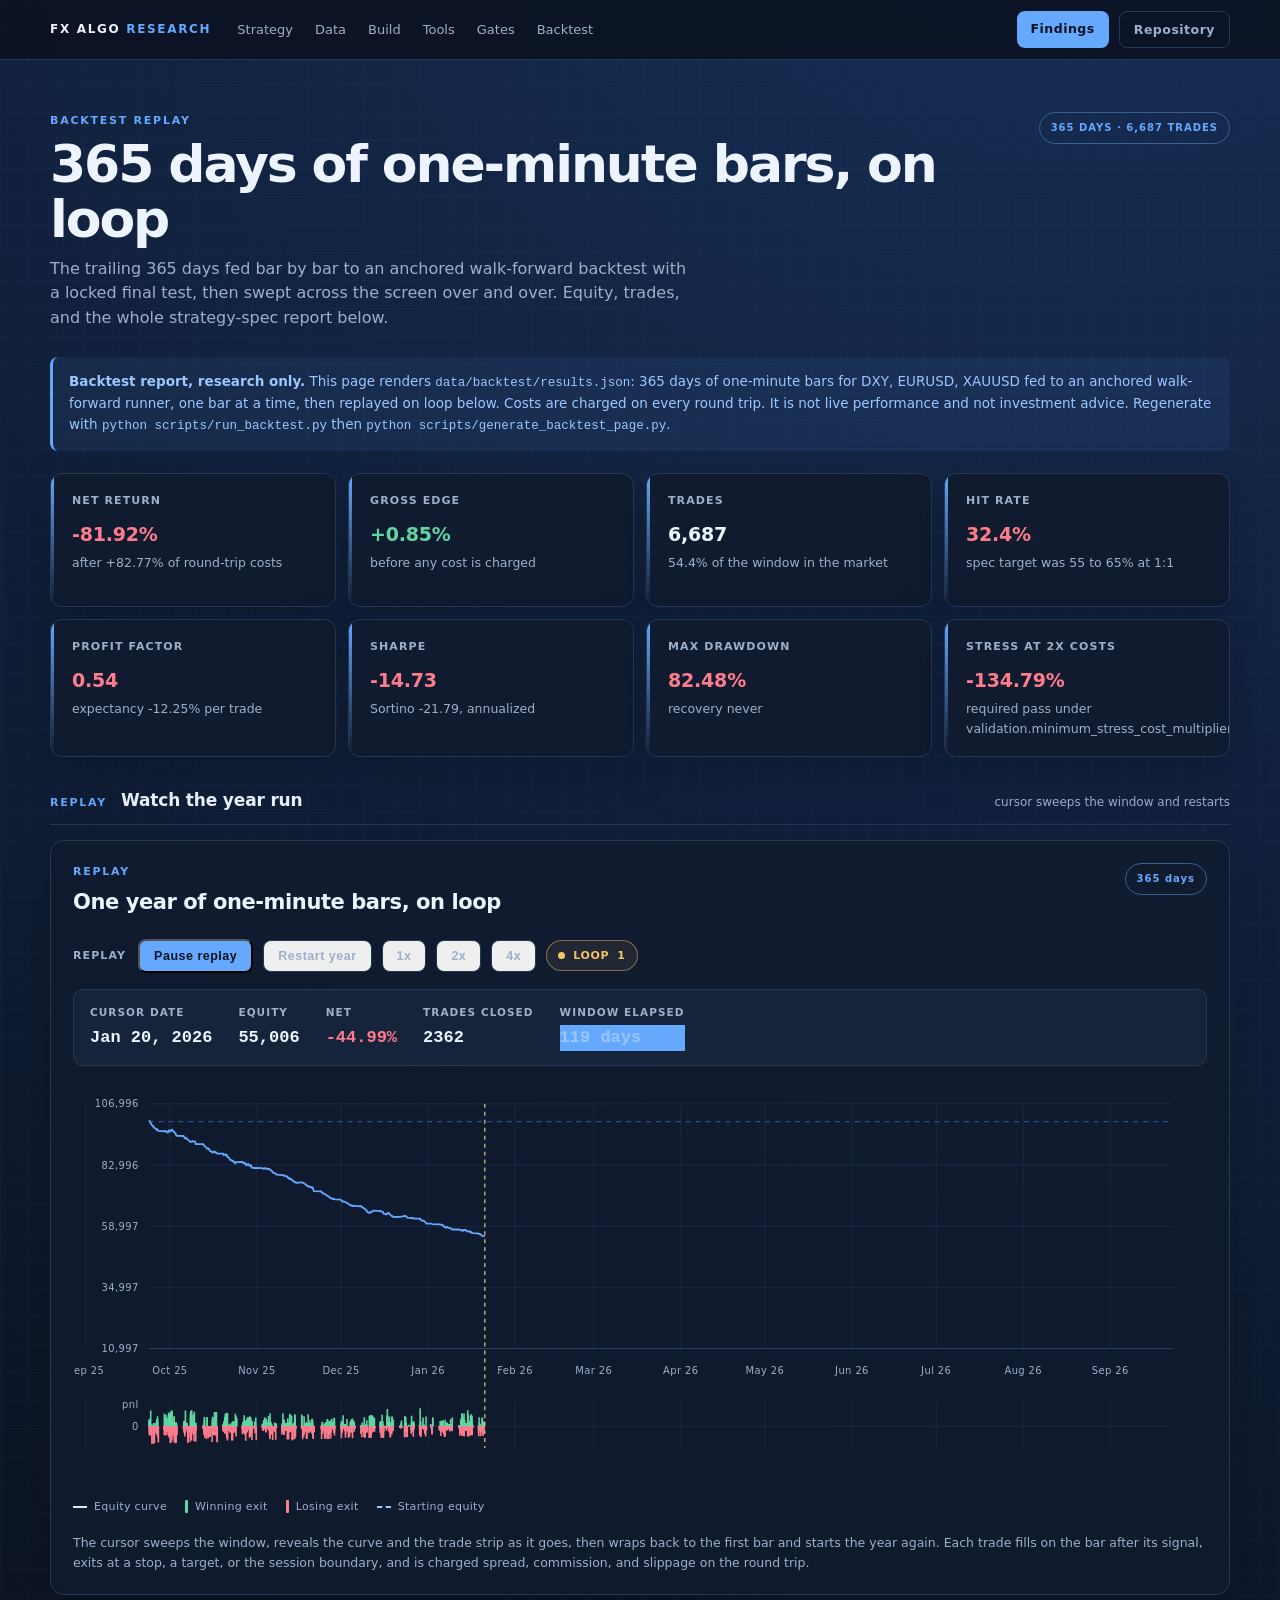
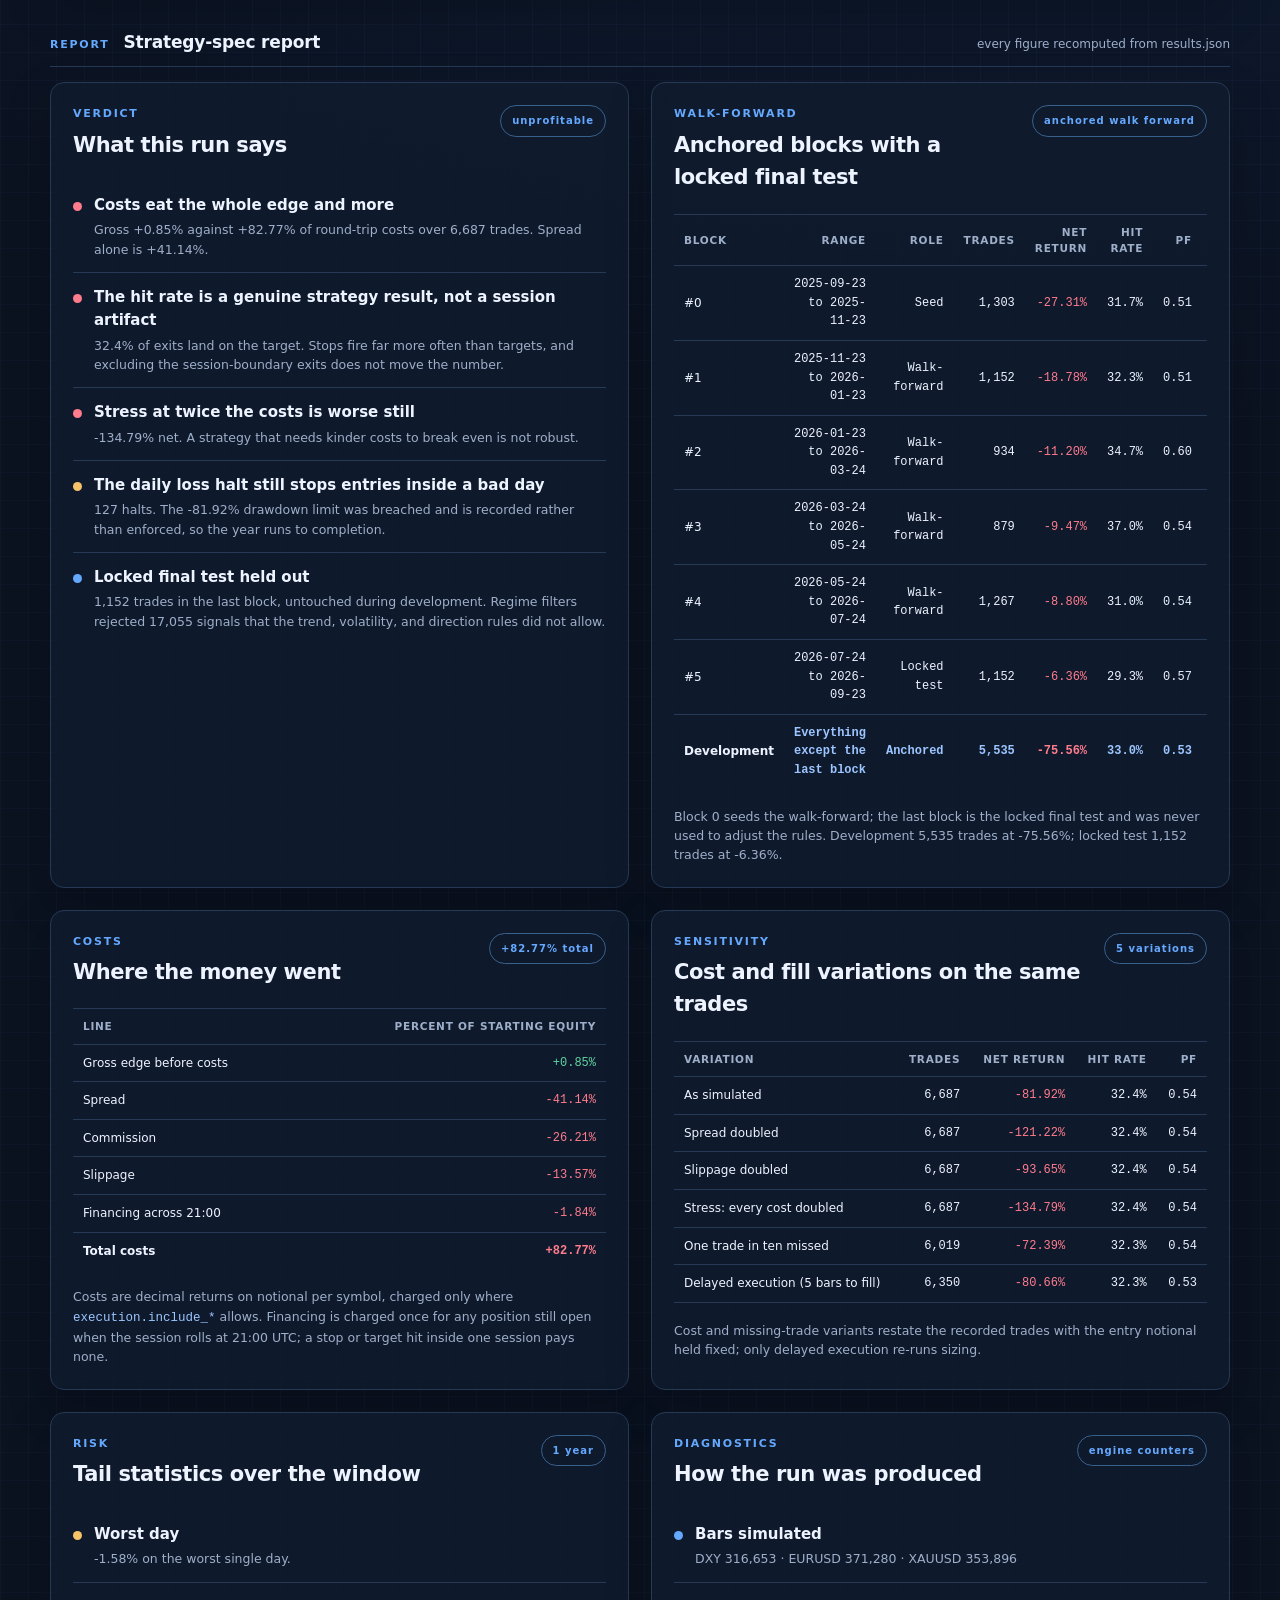
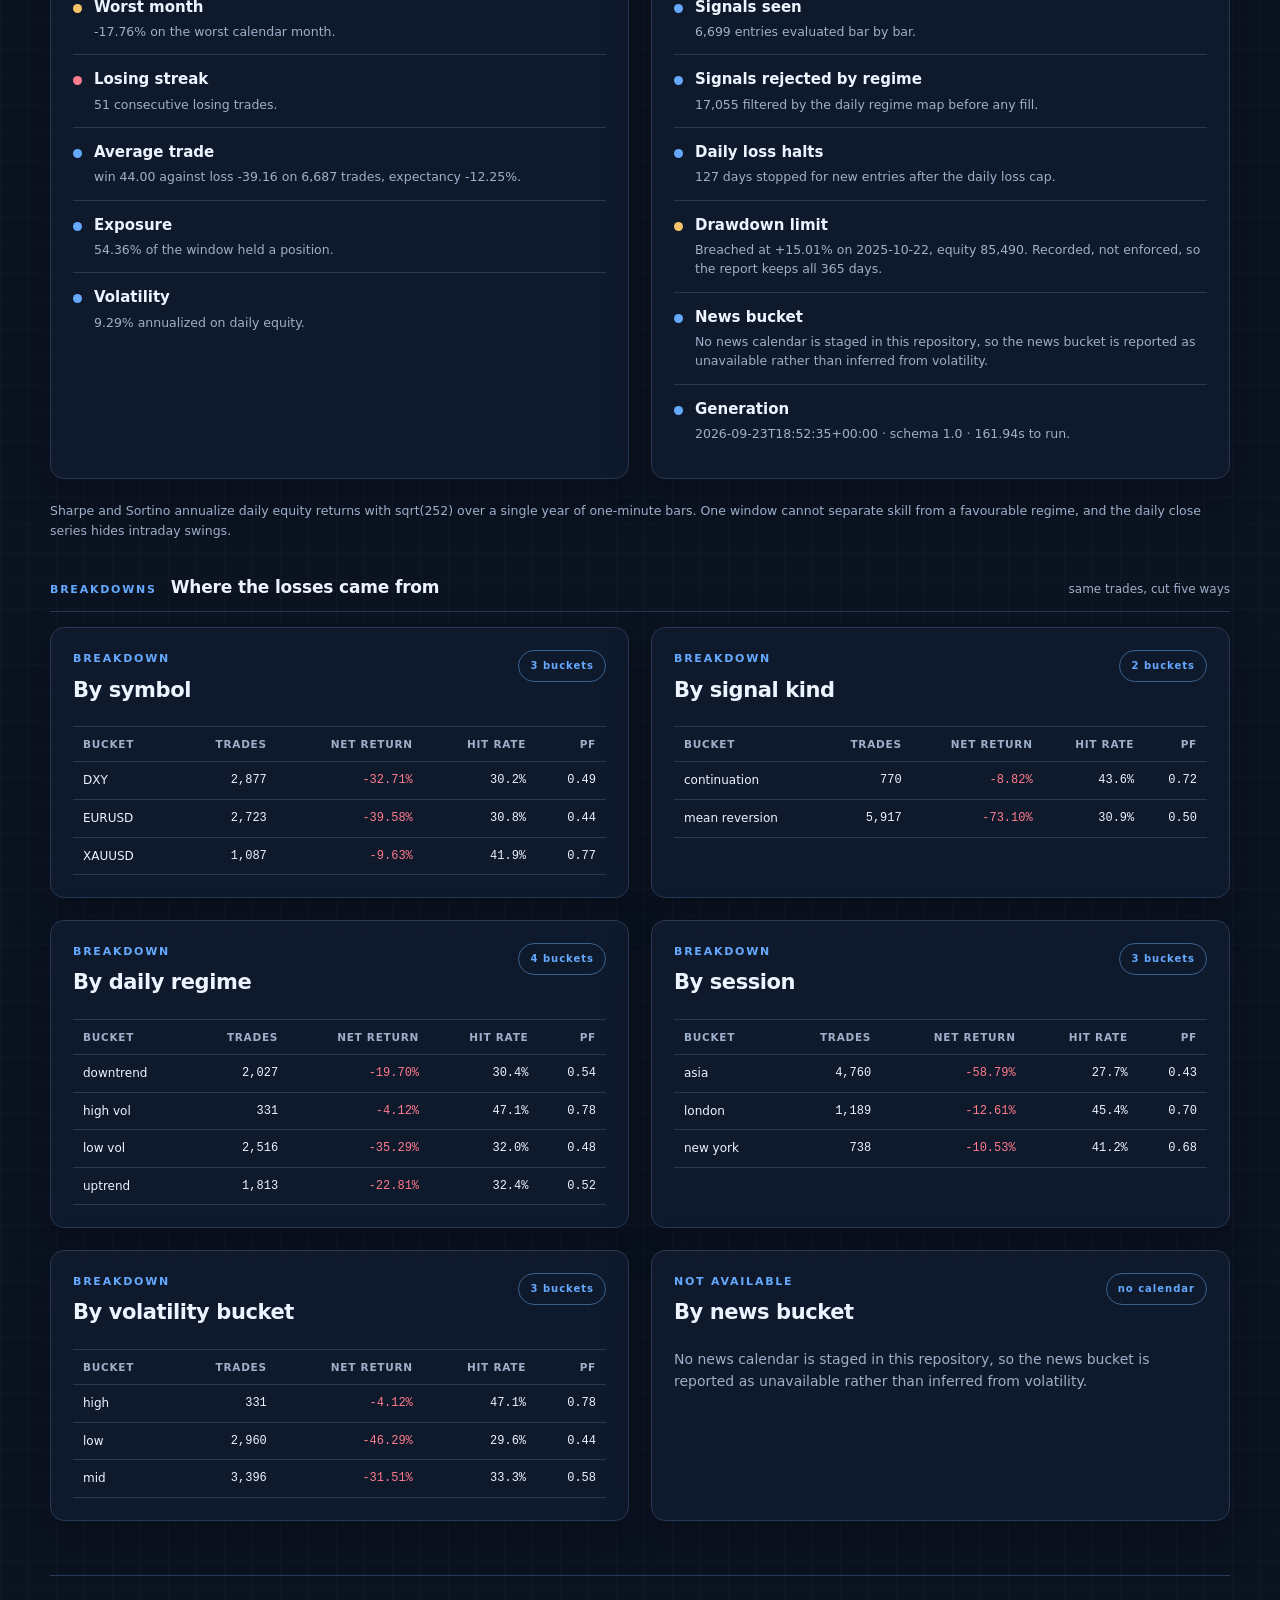
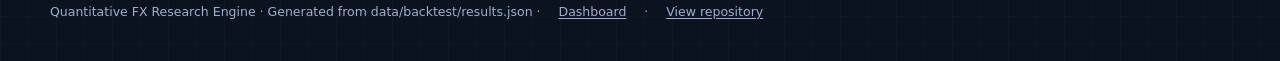
==== dashboard/backtest.html @ 33cde4d0 "Add one-year backtest runner, engine, and looping dashboard replay - src/fx_strategy/backtest/engine" ====
<!doctype html>
<html lang="en">
<head>
  <meta charset="utf-8">
  <meta name="viewport" content="width=device-width, initial-scale=1">
  <meta name="description" content="One year of one-minute bars replayed through an anchored walk-forward backtest for EURUSD, XAUUSD, and DXY, with equity, trades, costs, and the full strategy-spec report.">
  <title>Backtest replay | Quantitative FX Research Dashboard</title>
  <link rel="stylesheet" href="styles.css">
  <link rel="stylesheet" href="findings.css">
  <style>
.xtab-wrap { overflow-x: auto; }
.xtab { width: 100%; border-collapse: collapse; font-size: 12.5px; }
.xtab th, .xtab td { padding: 9px 10px; border-bottom: 1px solid var(--line); text-align: right; font-variant-numeric: tabular-nums; }
.xtab th:first-child, .xtab td:first-child { text-align: left; }
.xtab thead th { color: var(--muted); font-size: 10.5px; text-transform: uppercase; letter-spacing: .07em; border-top: 1px solid var(--line); }
.xtab tbody td { color: var(--text); font-family: var(--mono); font-size: 12px; }
.xtab tbody td:first-child { font-family: inherit; }
.xtab tbody td.mute { color: var(--muted); }
.xtab tbody td.pos { color: var(--green); }
.xtab tbody td.neg { color: var(--red); }
.xtab tfoot td { color: var(--b-70); font-weight: 700; font-family: var(--mono); font-size: 12px; border-bottom: 0; border-top: 1px solid var(--line); }
.xtab tfoot td:first-child { font-family: inherit; color: var(--text); }
.xtab tfoot td.pos { color: var(--green); }
.xtab tfoot td.neg { color: var(--red); }

.kpi strong.pos { color: var(--green); }
.kpi strong.neg { color: var(--red); }
.kpi strong.mute { color: var(--muted); }

.replay-bar { display: flex; flex-wrap: wrap; align-items: center; gap: 10px; margin-bottom: 16px; }
.replay-bar .switch-label { color: var(--muted); font-size: 11px; font-weight: 700; letter-spacing: .1em; text-transform: uppercase; margin-right: 2px; }
.readout { display: flex; flex-wrap: wrap; gap: 10px 26px; padding: 14px 16px; background: var(--surface-2); border: 1px solid var(--line); border-radius: var(--radius-sm); margin-bottom: 16px; }
.readout div span { display: block; color: var(--muted); font-size: 10.5px; font-weight: 700; letter-spacing: .1em; text-transform: uppercase; }
.readout div b { display: block; margin-top: 5px; font-family: var(--mono); font-size: 17px; font-variant-numeric: tabular-nums; color: var(--text); }
.readout div b.pos { color: var(--green); }
.readout div b.neg { color: var(--red); }
.readout div b.blue { color: var(--b-70); }

.chart.equity-chart { margin-top: 4px; }
.chart .grid { stroke: rgba(101, 169, 255, .10); stroke-width: 1; }
.chart .axis { fill: var(--muted); font-size: 10px; letter-spacing: .04em; }
.chart .axis-line { stroke: var(--line); stroke-width: 1; }
.chart .baseline { stroke: var(--b-25); stroke-width: 1; stroke-dasharray: 5 5; }
.chart .equity { fill: none; stroke: var(--b-50); stroke-width: 1.8; stroke-linejoin: round; }
.chart .cursor { stroke: var(--amber); stroke-width: 1.2; stroke-dasharray: 4 4; }
.chart .tick-win { stroke: var(--green); stroke-width: 1.6; }
.chart .tick-loss { stroke: var(--red); stroke-width: 1.6; }
.legend i.tick-win { background: var(--green); width: 3px; height: 13px; border-radius: 1px; }
.legend i.tick-loss { background: var(--red); width: 3px; height: 13px; border-radius: 1px; }

.loop-chip { display: inline-flex; align-items: center; gap: 8px; padding: 6px 11px; border: 1px solid rgba(245, 196, 106, .45); background: rgba(245, 196, 106, .08); border-radius: 999px; color: var(--amber); font-size: 11px; font-weight: 700; letter-spacing: .06em; }
.loop-chip i { width: 7px; height: 7px; border-radius: 50%; background: var(--amber); animation: pulse 1.1s ease-in-out infinite; }
@keyframes pulse { 0%, 100% { opacity: .25; } 50% { opacity: 1; } }

.two-up { display: grid; grid-template-columns: repeat(2, minmax(0, 1fr)); gap: 22px; }
@media (max-width: 900px) { .two-up { grid-template-columns: 1fr; } }
</style>
</head>
<body>
  <nav class="nav" aria-label="Primary">
    <div class="nav-inner">
      <a class="brand" href="index.html">FX ALGO <span>RESEARCH</span></a>
      <div class="nav-links">
        <a href="index.html#strategy">Strategy</a>
        <a href="index.html#data">Data</a>
        <a href="index.html#build">Build</a>
        <a href="index.html#tools">Tools</a>
        <a href="index.html#gates">Gates</a>
        <a href="backtest.html">Backtest</a>
      </div>
      <div class="nav-actions">
        <a class="btn btn-primary" href="findings.html">Findings</a>
        <a class="btn btn-ghost" href="https://github.com/shaswatishu2004-prog/forex-algo-trading-" target="_blank" rel="noreferrer">Repository</a>
      </div>
    </div>
  </nav>
  <header class="topbar">
    <div>
      <p class="eyebrow">BACKTEST REPLAY</p>
      <h1>365 days of one-minute bars, on loop</h1>
      <p class="subtitle">The trailing 365 days fed bar by bar to an anchored walk-forward backtest with a locked final test, then swept across the screen over and over. Equity, trades, and the whole strategy-spec report below.</p>
    </div>
    <span class="status-pill">365 DAYS &#183; 6,687 TRADES</span>
  </header>

  <main>
    <section class="notice" aria-label="Backtest note"><strong>Backtest report, research only.</strong> This page renders <span class='formula'>data/backtest/results.json</span>: 365 days of one-minute bars for DXY, EURUSD, XAUUSD fed to an anchored walk-forward runner, one bar at a time, then replayed on loop below. Costs are charged on every round trip. It is not live performance and not investment advice. Regenerate with <span class='formula'>python scripts/run_backtest.py</span> then <span class='formula'>python scripts/generate_backtest_page.py</span>.</section>

    <section class="kpi-grid" aria-label="Headline results"><article class="kpi"><span>Net return</span><strong class="neg">-81.92%</strong><small>after +82.77% of round-trip costs</small></article><article class="kpi"><span>Gross edge</span><strong class="pos">+0.85%</strong><small>before any cost is charged</small></article><article class="kpi"><span>Trades</span><strong>6,687</strong><small>54.4% of the window in the market</small></article><article class="kpi"><span>Hit rate</span><strong class="neg">32.4%</strong><small>spec target was 55 to 65% at 1:1</small></article><article class="kpi"><span>Profit factor</span><strong class="neg">0.54</strong><small>expectancy -12.25% per trade</small></article><article class="kpi"><span>Sharpe</span><strong class="neg">-14.73</strong><small>Sortino -21.79, annualized</small></article><article class="kpi"><span>Max drawdown</span><strong class="neg">82.48%</strong><small>recovery never</small></article><article class="kpi"><span>Stress at 2x costs</span><strong class="neg">-134.79%</strong><small>required pass under validation.minimum_stress_cost_multiplier</small></article></section>

    <section class="band" id="replay">
      <div class="band-head">
        <p class="eyebrow">REPLAY</p>
        <h2 class="band-title">Watch the year run</h2>
        <span class="band-note">cursor sweeps the window and restarts</span>
      </div>
      
    <section class="panel">
      <div class="panel-heading">
        <div><p class="eyebrow">REPLAY</p><h2>One year of one-minute bars, on loop</h2></div>
        <span class="panel-tag">365 days</span>
      </div>
      
    <div class="replay-bar">
      <span class="switch-label">Replay</span>
      <button id="btn-play" class="btn btn-primary" type="button">Pause replay</button>
      <button id="btn-restart" class="btn btn-ghost" type="button">Restart year</button>
      <button class="btn btn-ghost" data-speed="1" type="button">1x</button>
      <button class="btn btn-ghost" data-speed="2" type="button">2x</button>
      <button class="btn btn-ghost" data-speed="4" type="button">4x</button>
      <span class="loop-chip"><i></i>LOOP <span id="loop-count">1</span></span>
    </div>
    <div class="readout" aria-live="off">
      <div><span>Cursor date</span><b id="ro-date">&mdash;</b></div>
      <div><span>Equity</span><b id="ro-equity">&mdash;</b></div>
      <div><span>Net</span><b id="ro-net">&mdash;</b></div>
      <div><span>Trades closed</span><b id="ro-trades">0</b></div>
      <div><span>Window elapsed</span><b id="ro-elapsed" class="blue">0 days</b></div>
    </div><svg class="chart" role="img" aria-label="Equity curve and trade strip" viewBox="0 0 1140 404" preserveAspectRatio="xMidYMid meet"><defs><clipPath id="replay-cut"><rect id="replay-rect" x="76" y="0" width="0" height="404"/></clipPath></defs><line class="axis-line" x1="76" y1="268" x2="1106" y2="268"/><line class="grid" x1="76" y1="268.0" x2="1106" y2="268.0"/><text class="axis" x="66" y="271.5" text-anchor="end">10,997</text><line class="grid" x1="76" y1="206.5" x2="1106" y2="206.5"/><text class="axis" x="66" y="210.0" text-anchor="end">34,997</text><line class="grid" x1="76" y1="145.0" x2="1106" y2="145.0"/><text class="axis" x="66" y="148.5" text-anchor="end">58,997</text><line class="grid" x1="76" y1="83.5" x2="1106" y2="83.5"/><text class="axis" x="66" y="87.0" text-anchor="end">82,996</text><line class="grid" x1="76" y1="22.0" x2="1106" y2="22.0"/><text class="axis" x="66" y="25.5" text-anchor="end">106,996</text><line class="grid" x1="12.7" y1="22" x2="12.7" y2="268"/><text class="axis" x="12.7" y="294" text-anchor="middle">Sep 25</text><line class="grid" x1="97.4" y1="22" x2="97.4" y2="268"/><text class="axis" x="97.4" y="294" text-anchor="middle">Oct 25</text><line class="grid" x1="184.9" y1="22" x2="184.9" y2="268"/><text class="axis" x="184.9" y="294" text-anchor="middle">Nov 25</text><line class="grid" x1="269.5" y1="22" x2="269.5" y2="268"/><text class="axis" x="269.5" y="294" text-anchor="middle">Dec 25</text><line class="grid" x1="357.0" y1="22" x2="357.0" y2="268"/><text class="axis" x="357.0" y="294" text-anchor="middle">Jan 26</text><line class="grid" x1="444.5" y1="22" x2="444.5" y2="268"/><text class="axis" x="444.5" y="294" text-anchor="middle">Feb 26</text><line class="grid" x1="523.5" y1="22" x2="523.5" y2="268"/><text class="axis" x="523.5" y="294" text-anchor="middle">Mar 26</text><line class="grid" x1="611.0" y1="22" x2="611.0" y2="268"/><text class="axis" x="611.0" y="294" text-anchor="middle">Apr 26</text><line class="grid" x1="695.6" y1="22" x2="695.6" y2="268"/><text class="axis" x="695.6" y="294" text-anchor="middle">May 26</text><line class="grid" x1="783.1" y1="22" x2="783.1" y2="268"/><text class="axis" x="783.1" y="294" text-anchor="middle">Jun 26</text><line class="grid" x1="867.8" y1="22" x2="867.8" y2="268"/><text class="axis" x="867.8" y="294" text-anchor="middle">Jul 26</text><line class="grid" x1="955.3" y1="22" x2="955.3" y2="268"/><text class="axis" x="955.3" y="294" text-anchor="middle">Aug 26</text><line class="grid" x1="1042.7" y1="22" x2="1042.7" y2="268"/><text class="axis" x="1042.7" y="294" text-anchor="middle">Sep 26</text><line class="baseline" x1="76" y1="39.9" x2="1106" y2="39.9"/><line class="grid" x1="76" y1="346" x2="1106" y2="346"/><text class="axis" x="66" y="349.5" text-anchor="end">0</text><text class="axis" x="66" y="328" text-anchor="end">pnl</text><line class="grid" x1="12.7" y1="320" x2="12.7" y2="368.0"/><line class="grid" x1="97.4" y1="320" x2="97.4" y2="368.0"/><line class="grid" x1="184.9" y1="320" x2="184.9" y2="368.0"/><line class="grid" x1="269.5" y1="320" x2="269.5" y2="368.0"/><line class="grid" x1="357.0" y1="320" x2="357.0" y2="368.0"/><line class="grid" x1="444.5" y1="320" x2="444.5" y2="368.0"/><line class="grid" x1="523.5" y1="320" x2="523.5" y2="368.0"/><line class="grid" x1="611.0" y1="320" x2="611.0" y2="368.0"/><line class="grid" x1="695.6" y1="320" x2="695.6" y2="368.0"/><line class="grid" x1="783.1" y1="320" x2="783.1" y2="368.0"/><line class="grid" x1="867.8" y1="320" x2="867.8" y2="368.0"/><line class="grid" x1="955.3" y1="320" x2="955.3" y2="368.0"/><line class="grid" x1="1042.7" y1="320" x2="1042.7" y2="368.0"/><g clip-path="url(#replay-cut)"><polyline class="equity" points="76.0,39.9 76.3,39.4 76.5,39.4 76.8,39.0 77.3,39.6 77.4,39.9 77.6,40.2 77.7,40.8 78.1,41.4 78.4,41.7 79.3,43.4 80.6,44.1 80.6,44.7 80.7,44.9 81.0,45.6 81.3,45.5 81.4,45.7 83.3,46.9 83.4,47.4 83.9,48.1 84.3,47.8 84.6,47.7 84.8,47.4 84.9,48.3 85.8,49.2 91.5,49.5 91.8,49.3 92.8,49.2 92.9,49.3 93.0,49.8 93.2,49.5 93.4,49.8 94.3,49.6 94.4,49.8 94.6,50.0 94.6,49.9 94.7,50.4 94.9,50.5 95.5,51.0 96.4,48.6 96.8,48.5 97.1,48.6 97.3,48.7 97.4,48.9 97.5,49.1 97.7,49.6 97.9,49.7 98.8,48.5 99.2,47.8 99.9,48.2 100.0,48.3 100.2,48.8 100.3,49.2 100.8,49.1 101.0,50.0 101.8,50.4 103.1,51.6 103.2,51.9 103.2,51.9 103.3,52.7 103.6,52.9 103.7,53.9 103.8,53.4 104.4,54.1 111.2,54.3 111.3,54.6 111.5,54.7 111.6,55.0 111.6,55.2 111.7,55.2 112.1,55.5 112.4,56.6 114.0,56.1 114.1,56.2 114.2,56.4 114.3,56.5 114.4,56.8 114.5,57.3 114.8,57.3 114.9,57.5 117.2,59.5 117.3,59.9 118.1,60.1 119.0,60.1 119.7,59.3 120.0,59.3 120.3,59.7 120.7,59.9 122.5,59.8 122.8,60.3 122.9,60.5 122.9,60.9 123.1,61.3 123.4,62.5 131.0,62.5 131.3,62.8 131.5,63.6 132.1,64.2 132.6,64.7 134.2,65.9 134.5,66.9 136.6,67.1 136.9,67.4 137.0,67.7 137.0,68.1 137.6,69.2 139.7,70.0 139.9,71.0 140.7,70.5 141.2,69.9 141.6,70.5 142.3,70.3 142.6,70.5 142.6,71.1 142.8,69.9 142.9,70.3 143.4,70.4 143.9,70.9 145.0,71.9 151.0,72.0 151.1,72.1 151.1,72.3 151.2,72.7 151.6,73.6 151.8,73.4 152.5,73.2 152.8,72.9 153.1,73.0 153.5,73.2 153.8,73.4 153.9,73.5 154.1,72.9 154.8,73.6 155.0,75.2 156.7,75.9 156.8,76.4 157.0,76.8 157.4,77.1 157.5,77.3 157.8,78.0 159.6,78.8 160.2,79.3 160.4,79.9 160.6,79.1 161.1,79.8 162.3,80.4 162.3,80.7 162.4,81.2 162.8,81.7 163.2,82.0 163.6,80.8 163.9,80.6 170.4,80.3 170.5,80.6 170.6,80.6 170.7,80.8 170.8,81.0 170.9,81.4 171.5,81.3 172.0,81.9 172.4,81.4 173.0,81.6 173.3,81.8 173.4,82.1 173.6,83.1 174.1,83.7 174.4,83.7 174.7,83.4 175.1,83.4 175.6,82.6 176.1,82.2 176.3,82.5 176.4,82.7 176.5,83.0 176.5,83.4 177.5,84.4 178.3,84.1 178.6,83.4 179.0,83.8 179.2,84.4 179.3,84.7 179.5,85.4 179.9,86.3 182.1,86.4 182.2,86.5 183.3,86.3 190.3,86.5 190.5,86.7 190.7,86.8 191.0,87.1 191.4,87.4 192.1,87.0 193.0,86.5 193.1,86.8 193.2,87.1 193.9,87.2 194.4,87.1 195.8,87.2 195.9,87.5 196.0,87.7 196.3,87.8 196.8,87.4 197.2,87.3 197.9,88.0 198.6,88.4 198.7,88.7 199.0,88.7 199.8,89.2 200.0,90.0 201.8,91.5 203.0,91.7 204.3,92.5 204.3,92.8 204.4,93.1 210.2,93.6 210.4,93.6 210.7,93.8 210.9,93.9 211.2,94.0 212.0,93.6 212.7,94.3 212.9,94.7 213.6,94.6 213.9,94.7 214.1,94.6 215.6,95.1 215.6,95.4 215.6,95.7 215.7,96.0 215.8,96.2 215.9,96.1 216.1,96.3 216.4,96.5 216.9,96.8 217.0,96.7 217.3,96.8 217.6,97.5 217.8,97.0 218.4,97.1 218.5,97.3 218.6,97.7 218.9,97.6 219.4,97.6 219.6,97.8 220.6,98.9 221.2,99.1 221.3,99.4 221.3,99.7 221.8,99.6 221.9,99.7 222.4,100.4 222.4,100.4 222.7,100.4 223.1,100.5 223.6,100.9 224.0,101.0 224.1,101.2 224.1,101.3 229.9,101.0 230.2,100.6 230.9,101.4 232.5,101.8 232.6,102.1 232.9,102.2 233.2,102.3 233.4,102.6 233.6,103.0 233.8,102.9 234.7,103.9 235.8,104.5 235.9,104.8 236.1,104.9 236.3,104.9 236.6,104.7 236.8,105.2 237.2,105.0 238.2,105.4 238.2,105.6 238.5,105.8 239.7,105.8 240.1,105.9 240.2,106.3 240.3,106.2 241.0,105.9 241.0,106.1 241.0,106.3 241.1,106.6 241.2,107.2 241.4,107.8 241.8,108.9 242.3,109.8 249.7,110.0 249.9,110.7 250.0,110.9 250.2,111.2 250.8,111.3 251.0,111.9 252.8,112.3 253.0,112.5 253.5,112.9 254.0,113.3 255.4,113.9 255.5,114.2 255.7,114.5 257.1,115.1 258.2,116.1 258.4,116.5 259.2,117.1 260.7,116.9 260.8,117.1 261.0,117.3 261.1,117.4 261.2,117.7 261.6,117.7 261.8,117.3 262.0,117.2 262.6,117.7 262.9,117.8 263.6,118.0 269.3,118.2 269.4,118.4 269.5,118.6 269.7,118.8 269.9,119.4 270.4,119.4 270.7,120.2 272.5,120.0 272.9,120.3 273.2,120.5 273.4,120.5 273.7,121.0 274.1,121.3 275.4,121.3 276.8,122.6 277.7,123.2 278.0,123.3 278.8,124.1 279.8,123.8 280.3,124.4 280.6,124.6 280.8,124.7 280.9,124.6 281.4,124.8 282.6,124.2 283.3,124.2 283.4,124.4 283.4,124.6 289.4,124.9 290.2,125.1 290.6,125.9 291.0,126.2 292.5,127.0 293.0,127.3 293.1,127.7 294.9,128.6 295.0,129.0 295.1,128.9 295.1,129.1 295.1,129.4 295.2,129.8 295.2,129.9 295.3,129.7 295.4,130.2 295.5,130.5 298.1,131.5 298.6,131.8 299.3,130.6 299.6,130.1 300.2,130.1 300.3,130.3 300.6,130.4 300.7,130.5 301.0,130.2 301.4,130.0 302.2,129.5 302.6,129.1 303.2,129.4 309.0,129.8 309.1,129.4 309.2,129.7 309.9,130.1 310.1,130.3 311.1,130.5 311.5,130.5 311.6,130.6 311.9,130.9 312.0,131.6 312.1,132.3 314.7,132.7 314.9,132.9 314.9,133.3 316.3,131.8 317.2,131.7 317.3,132.0 317.5,132.1 317.6,132.1 317.7,132.4 317.9,132.6 318.2,132.3 318.5,132.9 319.3,134.0 320.4,134.5 320.5,134.9 320.7,134.7 320.8,134.8 321.1,134.7 321.9,135.7 328.7,135.5 328.8,135.5 329.7,135.4 331.4,135.1 333.8,134.6 334.2,134.9 334.5,134.6 335.1,135.1 336.0,136.4 337.4,136.7 340.0,136.8 340.0,137.0 340.2,137.1 340.5,136.6 340.7,136.8 340.9,136.8 341.6,136.7 342.4,137.1 342.6,137.2 342.6,137.4 348.4,137.3 348.6,137.9 349.0,137.5 349.4,138.0 349.9,139.0 351.5,139.6 352.2,139.3 352.3,139.5 352.6,139.4 353.6,140.3 353.9,140.6 354.1,140.7 354.3,140.8 354.4,141.0 354.4,140.8 354.5,141.6 354.9,141.6 355.2,142.3 360.0,142.3 360.3,142.5 361.6,142.9 368.4,143.1 368.5,143.2 369.5,143.2 370.8,143.8 370.8,144.0 371.1,143.9 371.4,144.0 372.1,144.0 372.9,145.4 374.0,145.9 374.2,146.1 374.8,146.5 375.7,145.9 375.8,145.6 376.4,146.0 376.7,146.1 376.9,146.1 377.0,146.4 377.5,146.5 377.7,146.4 377.9,146.7 378.3,146.8 378.4,146.8 379.4,147.2 379.7,147.0 379.8,147.4 380.4,147.5 380.8,148.2 381.3,148.3 388.1,148.1 388.2,148.4 389.8,148.8 390.6,148.9 390.6,149.1 390.7,149.3 390.8,149.3 390.9,149.2 391.1,148.7 391.9,149.6 392.4,149.5 392.6,148.8 392.8,148.7 393.4,148.6 393.7,148.6 394.1,148.8 394.7,148.7 394.8,148.9 395.1,149.6 395.3,149.6 396.5,150.1 396.9,150.4 398.1,149.9 399.0,150.2 399.1,150.5 399.4,151.0 399.6,150.7 399.8,151.4 400.0,150.9 400.3,150.7 400.4,150.9 400.6,151.4 401.1,151.2 401.2,151.8 401.8,151.9 401.9,152.0 407.6,152.1 407.9,152.9 408.2,152.6 409.3,152.8 410.3,153.7 410.3,153.8 410.6,153.9 410.8,154.5 411.0,154.7 411.5,154.4 413.2,154.9 413.2,155.2 413.4,155.0 413.6,155.1 413.6,155.3 413.8,155.2 414.3,155.0 414.9,155.6 415.2,154.9 415.4,155.7 415.8,156.2 415.9,156.1 415.9,156.2 416.0,156.3 416.0,156.4 416.4,156.3 416.7,156.6 416.8,156.8 417.1,156.8 417.2,156.9 417.3,157.2 417.4,157.3 417.6,157.3 418.8,157.6 418.8,157.7 419.2,157.8 419.4,158.2 419.9,158.3 420.2,158.3 420.6,158.3 421.6,157.7 421.7,157.7 427.6,158.2 427.8,158.1 428.5,158.8 429.1,158.8 429.8,159.3 430.6,159.3 430.9,159.7 431.8,159.4 432.9,158.8 433.1,159.0 433.5,159.7 434.5,160.3 437.2,161.3 437.8,161.4 438.5,161.1 438.9,161.5 439.1,162.4 440.0,161.6 440.6,161.4 441.4,161.7 441.4,162.1 447.1,162.2 447.2,162.4 447.5,163.0 448.1,163.3 448.4,163.2 449.9,163.6 449.9,163.7 450.1,163.3 451.7,163.3 451.9,163.4 452.7,163.5 453.0,163.7 453.3,163.4 454.6,163.1 454.8,163.5 455.0,164.5 455.5,164.9 455.9,164.9 456.0,165.0 456.6,165.2 457.2,165.5 457.8,165.6 458.3,165.9 458.3,166.1 458.6,166.3 461.1,166.1 461.1,166.3 466.9,166.4 467.2,166.4 467.9,166.2 469.5,166.2 469.6,166.3 469.8,166.5 470.1,166.8 470.9,166.4 471.4,166.4 471.5,166.4 471.9,166.7 472.4,166.9 472.5,167.0 472.6,167.2 474.2,167.2 474.6,168.6 476.0,168.3 476.3,168.7 477.4,168.0 477.7,167.7 478.0,167.8 478.1,168.0 478.4,168.1 478.5,168.0 478.6,168.1 479.0,168.4 480.3,168.0 480.9,168.1 480.9,168.1 487.0,168.4 487.4,168.0 487.7,168.1 487.8,168.3 488.0,168.4 488.6,168.8 489.4,168.9 489.6,169.1 489.8,168.8 490.3,168.9 490.5,168.6 490.7,168.7 492.2,168.7 492.2,168.9 492.4,168.8 492.6,168.8 492.9,169.3 493.6,169.7 494.1,169.6 495.0,169.7 495.0,169.9 495.3,170.1 495.6,170.3 495.7,170.4 496.0,170.4 496.2,170.5 496.5,171.0 497.8,171.2 498.3,171.2 499.0,171.4 499.3,172.0 499.7,172.4 506.7,172.5 506.9,172.7 507.5,172.7 508.5,172.4 509.1,172.5 509.3,172.9 509.9,172.7 511.6,172.3 512.0,172.4 512.2,172.4 512.4,172.5 512.5,172.7 513.2,172.4 514.7,173.0 515.2,173.1 516.0,172.9 516.9,173.4 517.5,173.8 517.6,173.9 518.0,174.0 518.1,174.1 518.8,174.5 519.5,174.2 519.7,174.2 520.3,174.5 520.4,174.6 520.5,174.4 526.4,174.8 526.6,175.2 526.8,175.6 528.0,176.0 529.3,176.0 529.4,176.1 530.1,176.1 531.6,175.7 531.9,175.8 532.8,175.8 533.5,176.7 534.8,177.2 535.9,176.5 537.5,176.4 537.6,176.5 537.8,176.7 538.2,176.7 538.6,176.4 539.6,176.6 540.1,177.1 540.2,177.0 546.1,176.9 546.5,177.2 547.0,178.0 547.6,178.4 548.9,178.6 549.7,178.6 550.3,177.8 550.9,177.7 551.7,178.2 551.9,178.3 552.2,178.7 552.6,178.7 554.3,179.4 555.5,179.6 555.9,179.8 557.0,179.9 557.4,180.2 557.5,180.7 559.3,180.3 565.6,180.5 565.7,180.6 565.9,180.6 566.3,181.1 566.8,181.0 568.7,182.0 569.1,182.0 569.3,182.0 569.7,181.9 570.6,183.3 571.5,183.9 571.5,184.3 572.5,184.2 572.8,183.9 573.0,183.1 574.0,183.2 574.3,183.2 574.4,183.4 574.9,183.4 575.5,183.1 575.6,182.4 575.8,182.7 576.8,183.0 577.1,183.1 578.4,183.8 585.3,184.2 585.7,184.3 586.9,185.7 590.6,186.1 591.2,186.8 593.9,186.9 594.4,187.0 596.0,186.3 598.3,185.9 605.4,185.7 606.2,186.0 608.3,186.2 609.6,186.4 611.0,186.3 612.8,185.8 614.0,185.6 624.8,185.6 625.5,186.2 626.8,186.7 628.2,186.9 629.6,187.1 630.5,187.4 630.5,187.4 630.6,187.3 630.9,186.8 632.1,187.4 633.7,187.1 635.4,186.1 636.4,186.6 637.6,187.3 644.9,187.4 646.8,186.9 647.5,187.3 648.5,187.4 650.2,187.5 650.5,187.5 650.8,187.7 651.6,187.7 651.7,188.1 652.6,188.7 653.4,188.8 653.5,188.9 654.1,189.4 654.9,190.1 656.2,190.3 656.3,190.4 656.4,190.6 656.6,190.7 657.0,190.8 657.2,190.6 657.7,189.8 664.3,190.9 664.4,191.1 665.4,191.2 667.5,191.4 667.6,191.6 667.8,191.4 668.3,191.8 669.2,191.7 669.6,192.2 670.4,192.8 670.6,192.8 671.0,192.9 672.0,193.3 673.1,193.4 674.1,193.3 674.5,193.5 674.7,193.4 675.4,194.3 675.9,194.4 676.0,194.8 676.2,194.9 676.6,194.7 676.8,194.6 677.2,194.8 684.1,195.3 686.9,195.6 687.0,195.8 687.2,195.8 687.3,195.9 687.4,196.2 688.3,196.5 690.0,196.6 690.1,196.7 690.3,196.9 690.9,197.1 691.3,197.2 691.6,197.6 693.0,197.7 693.6,198.0 695.4,198.0 695.4,198.0 695.7,198.3 695.8,198.4 695.8,198.2 695.9,198.7 696.1,198.8 696.5,199.0 698.1,199.2 703.9,199.3 704.1,199.7 704.2,199.7 704.4,199.7 704.6,199.7 705.0,199.5 705.4,199.9 706.6,200.6 707.0,200.9 707.3,200.8 707.6,200.9 707.7,200.7 708.0,200.8 708.2,200.7 708.6,200.8 709.5,200.9 709.6,201.0 709.8,201.0 710.0,201.2 710.3,201.3 712.6,201.8 712.6,201.9 712.6,201.9 712.7,202.2 713.0,202.1 713.4,201.8 713.4,201.8 714.2,202.5 714.6,202.5 715.4,202.9 715.6,202.9 715.7,203.0 715.8,203.0 717.0,203.9 723.6,203.8 723.7,203.8 723.8,203.9 723.9,204.0 723.9,203.9 724.0,203.5 724.0,203.9 724.1,203.1 724.2,202.9 724.6,202.7 725.3,202.9 726.2,203.6 726.4,203.8 726.5,203.9 726.7,204.2 726.8,204.2 727.2,204.8 729.5,205.0 729.5,205.1 729.6,205.3 729.7,205.6 729.7,205.7 729.9,205.9 732.3,205.5 732.4,205.6 732.4,206.0 732.5,206.3 732.5,206.5 735.2,206.6 735.5,206.8 735.8,207.6 743.4,207.7 743.6,207.4 743.6,207.4 743.7,207.8 744.0,207.5 744.2,207.4 745.0,208.3 746.5,208.1 746.5,208.3 746.7,208.7 747.2,208.9 749.3,209.0 749.3,208.8 749.4,208.9 749.4,208.9 749.7,209.1 750.0,209.1 750.1,208.9 750.4,208.9 750.6,209.1 750.8,209.1 750.9,209.0 751.7,209.5 751.9,209.6 752.0,209.7 752.1,209.9 752.1,209.7 752.2,209.7 752.7,209.9 753.1,210.0 754.1,210.2 754.6,210.0 754.7,210.1 754.8,210.0 754.9,210.1 755.0,210.0 755.0,210.2 755.1,210.5 755.1,210.7 757.4,211.0 763.4,211.3 763.4,211.4 763.5,211.3 764.1,211.3 764.3,211.4 764.8,211.5 765.3,211.2 766.0,211.0 766.1,211.2 766.2,211.2 766.3,211.2 766.6,211.4 767.2,211.5 767.4,211.6 767.6,211.8 768.8,212.0 769.0,212.1 769.1,212.2 769.2,212.1 769.4,212.0 769.7,212.1 769.8,212.2 769.9,212.3 770.2,212.4 770.5,212.5 770.7,212.3 771.6,212.3 771.6,212.4 771.8,212.3 771.9,212.3 772.0,212.2 772.2,212.4 773.5,212.8 774.3,213.0 774.5,213.1 774.7,213.1 774.7,213.3 774.8,213.3 774.8,213.5 774.9,213.5 775.0,213.2 775.4,213.7 775.6,213.9 782.9,214.1 783.0,214.3 783.1,214.6 783.2,214.7 783.3,214.5 783.5,214.7 783.7,214.6 783.9,215.0 784.3,215.3 786.0,215.8 786.0,215.8 786.1,216.0 786.1,216.1 786.2,216.0 786.4,216.2 787.6,216.1 788.8,216.1 789.1,216.4 789.4,216.3 789.7,216.6 790.0,216.4 790.5,216.9 791.7,216.8 791.7,217.0 791.8,216.9 791.9,217.2 792.2,217.5 792.3,217.4 792.5,217.4 792.6,217.5 794.4,217.9 794.4,217.9 794.5,218.0 794.5,218.1 794.6,218.2 794.6,218.3 794.7,218.4 794.8,218.5 795.0,218.7 802.6,218.8 802.7,218.8 802.8,218.8 802.9,219.0 803.5,218.9 803.9,219.0 804.2,219.3 805.5,219.5 805.7,219.6 805.8,219.7 805.9,219.7 806.2,220.3 808.6,220.5 808.7,220.6 809.2,220.8 809.7,221.2 811.4,221.3 811.4,221.6 811.5,222.0 814.7,222.0 815.1,222.0 815.3,222.3 815.8,221.9 816.2,221.2 822.3,220.9 822.4,221.1 822.6,221.1 822.8,220.8 823.2,221.2 824.2,221.4 825.1,221.5 825.3,221.5 825.5,221.6 825.6,221.7 825.7,221.9 826.1,222.3 828.3,222.5 828.4,222.5 828.6,222.4 828.9,222.6 829.0,222.6 829.2,222.7 830.0,223.3 831.5,223.5 831.9,223.5 832.1,223.3 833.7,223.3 833.9,223.3 834.0,223.4 834.0,223.5 835.4,223.8 842.1,224.1 842.3,224.2 842.4,224.0 842.4,224.2 842.5,224.3 842.9,224.1 844.2,223.9 844.9,224.0 845.1,224.0 845.2,223.9 845.3,224.0 845.4,224.0 845.6,223.9 846.0,223.8 846.5,224.0 848.0,224.0 848.1,223.9 848.8,224.4 849.7,224.4 850.6,224.4 850.9,224.4 851.1,224.5 851.9,224.8 852.3,225.0 853.7,225.4 853.7,225.5 853.8,225.6 854.0,225.4 854.2,225.8 856.1,226.2 861.9,226.2 862.1,226.2 862.2,226.3 862.3,225.8 862.4,225.9 862.5,225.9 862.8,225.6 863.5,225.8 863.8,226.0 864.7,226.0 864.8,226.0 865.0,226.0 865.7,226.3 867.4,226.7 867.8,226.6 868.5,226.7 869.4,227.1 870.6,227.2 870.7,227.3 870.8,227.4 871.0,227.6 871.2,227.8 873.5,228.1 874.2,228.4 881.6,228.1 881.7,228.1 881.9,228.4 881.9,228.5 882.0,228.6 882.7,228.5 884.5,228.8 884.6,228.8 884.7,228.8 884.9,228.9 885.7,229.0 886.4,229.0 887.3,228.9 887.5,229.0 887.6,229.0 887.8,228.7 887.9,229.0 888.4,229.3 890.0,229.3 890.1,229.4 890.2,229.4 890.4,229.6 890.4,229.7 890.8,229.5 891.0,229.7 891.4,229.7 892.1,229.9 892.9,229.9 893.1,229.9 893.2,229.9 893.3,229.8 893.3,230.0 893.5,230.3 894.4,229.9 901.4,229.8 901.7,229.6 902.4,229.3 903.3,229.2 904.3,229.0 904.3,229.0 904.5,228.9 904.5,229.1 904.7,229.0 904.9,229.3 905.4,229.5 905.9,229.8 907.3,229.7 907.3,229.7 907.6,229.6 908.1,229.8 909.0,229.9 909.8,230.0 909.9,230.0 910.2,230.1 910.3,229.9 911.0,230.0 912.0,229.5 912.7,229.5 912.8,229.5 912.9,229.8 913.0,229.9 913.0,230.0 913.1,230.2 915.4,230.6 921.2,230.6 921.4,231.0 924.2,231.4 924.3,231.5 924.4,231.5 924.5,231.7 924.8,231.8 925.5,231.9 927.0,232.1 927.1,232.2 927.2,232.4 927.5,232.6 927.7,232.6 927.9,232.8 929.9,232.8 929.9,233.0 930.0,233.1 930.1,233.1 930.7,233.0 931.4,232.6 932.4,232.7 932.5,232.8 932.5,232.9 932.6,232.9 932.7,233.0 932.8,233.0 932.8,233.0 933.0,233.1 933.3,233.0 933.5,233.3 934.0,233.3 934.4,233.5 935.2,233.4 940.9,233.4 941.2,233.5 941.2,233.5 941.4,233.8 941.9,233.7 942.4,233.7 943.6,233.8 943.7,233.9 943.8,233.9 944.0,234.0 944.1,234.0 944.3,234.0 944.4,234.0 944.7,234.2 945.7,234.4 946.5,234.4 946.8,234.4 946.8,234.4 946.9,234.7 947.0,234.8 947.1,235.1 949.7,235.2 949.8,235.0 950.3,235.3 950.7,235.4 951.2,236.0 952.5,236.0 952.6,235.9 952.8,236.1 953.3,236.2 953.5,235.9 953.6,235.8 954.5,236.4 960.6,236.6 960.7,236.7 960.9,236.6 960.9,236.6 961.0,236.5 961.7,236.5 962.5,236.4 963.4,237.0 963.6,237.0 963.7,237.0 963.7,237.1 963.8,237.3 964.2,237.2 964.4,237.4 964.5,237.6 964.6,237.5 964.8,237.7 966.7,237.9 966.7,238.0 966.8,238.2 967.1,238.4 969.4,238.4 969.5,238.7 969.8,238.6 970.4,238.7 970.9,238.9 972.2,239.1 972.3,239.1 972.3,239.2 972.6,239.1 973.1,239.3 973.2,239.4 973.6,239.3 980.3,239.6 980.4,239.7 980.6,239.7 980.7,239.8 980.8,239.9 981.0,240.0 983.6,239.9 983.7,240.0 984.1,240.2 984.4,240.4 984.9,240.1 985.7,240.0 986.1,240.1 986.2,239.9 986.4,239.9 986.5,240.0 986.9,240.2 987.5,240.0 988.3,240.2 988.8,240.3 989.1,240.4 989.3,240.5 989.7,240.7 990.0,240.8 992.0,241.0 992.1,241.1 994.4,240.8 1000.4,241.0 1001.3,241.0 1002.6,241.5 1003.2,241.5 1003.3,241.6 1003.4,241.8 1003.9,242.0 1004.3,242.0 1006.2,242.1 1006.2,242.3 1007.6,242.1 1008.6,242.1 1008.7,242.2 1008.7,242.2 1008.8,242.4 1008.9,242.4 1008.9,242.5 1009.0,242.5 1009.4,242.7 1009.5,242.9 1011.7,243.1 1011.8,243.3 1012.3,243.4 1014.2,243.7 1020.0,243.6 1020.1,243.6 1020.2,243.7 1020.4,243.4 1020.7,243.6 1021.0,243.7 1022.2,243.9 1023.0,243.9 1023.1,244.0 1023.3,244.3 1023.5,244.4 1026.0,244.6 1026.1,244.4 1026.3,244.6 1026.4,245.0 1028.9,245.1 1029.0,245.1 1029.0,245.2 1029.1,245.2 1029.2,245.2 1029.2,245.3 1029.2,245.3 1029.3,245.6 1029.5,245.6 1029.6,245.6 1031.5,245.9 1031.7,246.1 1031.8,246.1 1031.8,246.1 1031.9,246.3 1034.0,246.5 1039.8,246.5 1040.1,247.0 1043.0,247.2 1043.1,247.7 1045.6,247.7 1045.7,247.8 1045.8,247.8 1046.0,248.1 1048.4,248.2 1048.6,248.3 1049.8,248.5 1051.1,248.6 1051.6,248.7 1051.8,248.8 1052.1,248.8 1052.7,248.5 1059.4,248.5 1059.7,248.7 1059.8,248.9 1060.1,248.8 1060.6,249.0 1062.6,249.0 1062.6,249.1 1063.2,249.1 1063.3,249.3 1064.7,249.5 1066.6,249.7 1067.3,249.6 1067.9,249.7 1068.0,249.7 1068.1,249.7 1068.2,249.9 1068.3,249.8 1068.3,249.8 1068.4,250.0 1069.0,250.0 1071.1,250.0 1071.3,249.8 1071.4,250.0 1072.3,250.1 1073.1,250.0 1073.3,250.2 1073.4,250.2 1079.2,250.2 1079.2,250.2 1079.2,250.2 1079.4,250.4 1079.4,250.3 1079.5,250.4 1079.6,250.5 1079.9,250.6 1080.1,250.8 1082.4,250.7 1082.6,250.7 1082.7,250.7 1082.7,250.8 1082.9,250.8 1083.2,251.0 1083.5,251.0 1083.9,250.8 1084.2,250.7 1084.4,250.6 1084.6,250.1 1084.7,249.7 1084.7,249.5 1084.8,249.6 1084.9,249.6 1085.1,249.7 1085.3,249.5 1085.3,249.6 1085.4,249.6 1086.1,249.7 1086.5,249.9 1087.1,249.8 1087.2,250.0 1087.9,250.3 1088.1,250.3 1088.4,250.1 1088.6,250.1 1089.1,250.2 1089.4,250.5 1089.9,250.4 1090.1,250.5 1090.2,250.2 1090.2,250.1 1090.3,249.8 1090.3,249.4 1090.5,249.3 1090.5,249.3 1090.6,249.3 1090.7,249.4 1090.8,249.1 1091.1,248.9 1091.3,249.1 1092.1,248.9 1093.1,248.8 1093.2,248.6 1098.9,248.6 1099.0,248.5 1099.1,248.6 1099.3,248.6 1099.3,248.7 1099.4,248.7 1102.0,249.1 1102.1,249.0 1102.3,249.3 1104.8,249.6 1104.9,249.6"/><line class="tick-win" x1="76.1" y1="346" x2="76.1" y2="340.8"/><line class="tick-win" x1="76.1" y1="346" x2="76.1" y2="338.6"/><line class="tick-loss" x1="76.3" y1="346" x2="76.3" y2="355.5"/><line class="tick-win" x1="76.3" y1="346" x2="76.3" y2="340.8"/><line class="tick-win" x1="76.3" y1="346" x2="76.3" y2="339.9"/><line class="tick-win" x1="76.4" y1="346" x2="76.4" y2="339.7"/><line class="tick-loss" x1="76.5" y1="346" x2="76.5" y2="350.7"/><line class="tick-loss" x1="76.5" y1="346" x2="76.5" y2="351.0"/><line class="tick-win" x1="76.5" y1="346" x2="76.5" y2="343.0"/><line class="tick-win" x1="76.7" y1="346" x2="76.7" y2="340.2"/><line class="tick-win" x1="76.7" y1="346" x2="76.7" y2="342.1"/><line class="tick-win" x1="76.8" y1="346" x2="76.8" y2="339.0"/><line class="tick-win" x1="76.8" y1="346" x2="76.8" y2="341.5"/><line class="tick-loss" x1="76.8" y1="346" x2="76.8" y2="354.7"/><line class="tick-loss" x1="76.9" y1="346" x2="76.9" y2="353.6"/><line class="tick-loss" x1="77.1" y1="346" x2="77.1" y2="352.6"/><line class="tick-loss" x1="77.3" y1="346" x2="77.3" y2="347.7"/><line class="tick-loss" x1="77.3" y1="346" x2="77.3" y2="348.5"/><line class="tick-loss" x1="77.3" y1="346" x2="77.3" y2="347.8"/><line class="tick-loss" x1="77.3" y1="346" x2="77.3" y2="346.9"/><line class="tick-loss" x1="77.3" y1="346" x2="77.3" y2="347.0"/><line class="tick-loss" x1="77.4" y1="346" x2="77.4" y2="347.1"/><line class="tick-loss" x1="77.4" y1="346" x2="77.4" y2="348.0"/><line class="tick-loss" x1="77.4" y1="346" x2="77.4" y2="348.8"/><line class="tick-win" x1="77.5" y1="346" x2="77.5" y2="344.6"/><line class="tick-win" x1="77.6" y1="346" x2="77.6" y2="345.2"/><line class="tick-loss" x1="77.6" y1="346" x2="77.6" y2="353.7"/><line class="tick-loss" x1="77.7" y1="346" x2="77.7" y2="352.7"/><line class="tick-loss" x1="77.7" y1="346" x2="77.7" y2="348.8"/><line class="tick-loss" x1="77.7" y1="346" x2="77.7" y2="349.8"/><line class="tick-loss" x1="77.7" y1="346" x2="77.7" y2="348.9"/><line class="tick-loss" x1="77.8" y1="346" x2="77.8" y2="350.8"/><line class="tick-loss" x1="77.8" y1="346" x2="77.8" y2="353.1"/><line class="tick-loss" x1="77.8" y1="346" x2="77.8" y2="354.4"/><line class="tick-loss" x1="78.1" y1="346" x2="78.1" y2="353.3"/><line class="tick-loss" x1="77.9" y1="346" x2="77.9" y2="352.0"/><line class="tick-loss" x1="78.3" y1="346" x2="78.3" y2="353.8"/><line class="tick-win" x1="78.1" y1="346" x2="78.1" y2="330.3"/><line class="tick-win" x1="78.3" y1="346" x2="78.3" y2="344.5"/><line class="tick-loss" x1="78.3" y1="346" x2="78.3" y2="351.2"/><line class="tick-win" x1="78.4" y1="346" x2="78.4" y2="344.3"/><line class="tick-loss" x1="78.4" y1="346" x2="78.4" y2="355.0"/><line class="tick-loss" x1="78.4" y1="346" x2="78.4" y2="349.5"/><line class="tick-loss" x1="78.6" y1="346" x2="78.6" y2="355.9"/><line class="tick-loss" x1="79.3" y1="346" x2="79.3" y2="363.9"/><line class="tick-loss" x1="80.5" y1="346" x2="80.5" y2="349.1"/><line class="tick-loss" x1="80.6" y1="346" x2="80.6" y2="364.0"/><line class="tick-loss" x1="80.5" y1="346" x2="80.5" y2="348.6"/><line class="tick-loss" x1="80.6" y1="346" x2="80.6" y2="350.2"/><line class="tick-loss" x1="80.5" y1="346" x2="80.5" y2="348.4"/><line class="tick-loss" x1="80.6" y1="346" x2="80.6" y2="348.2"/><line class="tick-loss" x1="80.6" y1="346" x2="80.6" y2="348.8"/><line class="tick-win" x1="80.6" y1="346" x2="80.6" y2="344.7"/><line class="tick-win" x1="80.6" y1="346" x2="80.6" y2="345.5"/><line class="tick-win" x1="80.7" y1="346" x2="80.7" y2="344.2"/><line class="tick-win" x1="80.7" y1="346" x2="80.7" y2="344.5"/><line class="tick-loss" x1="80.7" y1="346" x2="80.7" y2="349.3"/><line class="tick-loss" x1="80.7" y1="346" x2="80.7" y2="350.2"/><line class="tick-loss" x1="80.7" y1="346" x2="80.7" y2="349.8"/><line class="tick-loss" x1="80.8" y1="346" x2="80.8" y2="348.8"/><line class="tick-loss" x1="80.8" y1="346" x2="80.8" y2="350.3"/><line class="tick-loss" x1="80.9" y1="346" x2="80.9" y2="349.9"/><line class="tick-loss" x1="81.0" y1="346" x2="81.0" y2="350.1"/><line class="tick-loss" x1="81.2" y1="346" x2="81.2" y2="351.3"/><line class="tick-win" x1="81.2" y1="346" x2="81.2" y2="343.0"/><line class="tick-win" x1="81.2" y1="346" x2="81.2" y2="343.2"/><line class="tick-win" x1="81.3" y1="346" x2="81.3" y2="343.6"/><line class="tick-win" x1="81.3" y1="346" x2="81.3" y2="344.5"/><line class="tick-win" x1="81.3" y1="346" x2="81.3" y2="342.7"/><line class="tick-win" x1="81.4" y1="346" x2="81.4" y2="344.6"/><line class="tick-loss" x1="81.4" y1="346" x2="81.4" y2="351.7"/><line class="tick-loss" x1="81.4" y1="346" x2="81.4" y2="350.5"/><line class="tick-loss" x1="81.8" y1="346" x2="81.8" y2="362.9"/><line class="tick-loss" x1="81.5" y1="346" x2="81.5" y2="352.2"/><line class="tick-loss" x1="81.5" y1="346" x2="81.5" y2="353.0"/><line class="tick-loss" x1="83.3" y1="346" x2="83.3" y2="350.6"/><line class="tick-loss" x1="83.3" y1="346" x2="83.3" y2="346.5"/><line class="tick-loss" x1="83.3" y1="346" x2="83.3" y2="348.5"/><line class="tick-loss" x1="83.3" y1="346" x2="83.3" y2="348.8"/><line class="tick-loss" x1="83.3" y1="346" x2="83.3" y2="347.6"/><line class="tick-loss" x1="83.4" y1="346" x2="83.4" y2="349.9"/><line class="tick-win" x1="83.5" y1="346" x2="83.5" y2="342.5"/><line class="tick-loss" x1="83.6" y1="346" x2="83.6" y2="352.2"/><line class="tick-loss" x1="83.6" y1="346" x2="83.6" y2="353.2"/><line class="tick-loss" x1="83.9" y1="346" x2="83.9" y2="353.1"/><line class="tick-win" x1="84.1" y1="346" x2="84.1" y2="341.1"/><line class="tick-win" x1="84.2" y1="346" x2="84.2" y2="339.1"/><line class="tick-win" x1="84.1" y1="346" x2="84.1" y2="342.1"/><line class="tick-win" x1="84.2" y1="346" x2="84.2" y2="341.8"/><line class="tick-loss" x1="84.3" y1="346" x2="84.3" y2="354.5"/><line class="tick-loss" x1="84.3" y1="346" x2="84.3" y2="352.5"/><line class="tick-win" x1="84.4" y1="346" x2="84.4" y2="341.9"/><line class="tick-win" x1="84.5" y1="346" x2="84.5" y2="339.7"/><line class="tick-win" x1="84.5" y1="346" x2="84.5" y2="342.9"/><line class="tick-loss" x1="84.6" y1="346" x2="84.6" y2="353.0"/><line class="tick-win" x1="84.7" y1="346" x2="84.7" y2="339.0"/><line class="tick-win" x1="84.7" y1="346" x2="84.7" y2="342.0"/><line class="tick-win" x1="84.8" y1="346" x2="84.8" y2="341.4"/><line class="tick-loss" x1="84.8" y1="346" x2="84.8" y2="350.5"/><line class="tick-win" x1="84.8" y1="346" x2="84.8" y2="339.4"/><line class="tick-loss" x1="84.8" y1="346" x2="84.8" y2="352.1"/><line class="tick-loss" x1="84.8" y1="346" x2="84.8" y2="354.9"/><line class="tick-win" x1="85.0" y1="346" x2="85.0" y2="336.0"/><line class="tick-loss" x1="84.9" y1="346" x2="84.9" y2="353.1"/><line class="tick-loss" x1="84.9" y1="346" x2="84.9" y2="354.7"/><line class="tick-loss" x1="84.9" y1="346" x2="84.9" y2="354.9"/><line class="tick-loss" x1="85.8" y1="346" x2="85.8" y2="362.5"/><line class="tick-loss" x1="85.3" y1="346" x2="85.3" y2="357.7"/><line class="tick-loss" x1="91.4" y1="346" x2="91.4" y2="348.8"/><line class="tick-win" x1="91.5" y1="346" x2="91.5" y2="345.8"/><line class="tick-loss" x1="91.5" y1="346" x2="91.5" y2="346.9"/><line class="tick-loss" x1="91.5" y1="346" x2="91.5" y2="348.7"/><line class="tick-loss" x1="91.6" y1="346" x2="91.6" y2="348.5"/><line class="tick-loss" x1="91.7" y1="346" x2="91.7" y2="349.3"/><line class="tick-loss" x1="91.8" y1="346" x2="91.8" y2="349.9"/><line class="tick-win" x1="91.8" y1="346" x2="91.8" y2="333.5"/><line class="tick-loss" x1="91.9" y1="346" x2="91.9" y2="355.1"/><line class="tick-loss" x1="92.0" y1="346" x2="92.0" y2="354.9"/><line class="tick-win" x1="92.6" y1="346" x2="92.6" y2="338.1"/><line class="tick-win" x1="92.7" y1="346" x2="92.7" y2="338.6"/><line class="tick-win" x1="92.8" y1="346" x2="92.8" y2="338.6"/><line class="tick-loss" x1="92.8" y1="346" x2="92.8" y2="347.6"/><line class="tick-loss" x1="92.9" y1="346" x2="92.9" y2="347.0"/><line class="tick-loss" x1="92.9" y1="346" x2="92.9" y2="348.5"/><line class="tick-win" x1="92.9" y1="346" x2="92.9" y2="345.5"/><line class="tick-loss" x1="92.9" y1="346" x2="92.9" y2="347.8"/><line class="tick-loss" x1="92.9" y1="346" x2="92.9" y2="347.8"/><line class="tick-loss" x1="92.9" y1="346" x2="92.9" y2="348.9"/><line class="tick-loss" x1="93.0" y1="346" x2="93.0" y2="349.6"/><line class="tick-loss" x1="93.0" y1="346" x2="93.0" y2="347.9"/><line class="tick-loss" x1="93.1" y1="346" x2="93.1" y2="348.8"/><line class="tick-win" x1="93.2" y1="346" x2="93.2" y2="339.2"/><line class="tick-win" x1="93.2" y1="346" x2="93.2" y2="343.3"/><line class="tick-loss" x1="93.2" y1="346" x2="93.2" y2="351.8"/><line class="tick-win" x1="93.2" y1="346" x2="93.2" y2="338.3"/><line class="tick-loss" x1="93.2" y1="346" x2="93.2" y2="350.7"/><line class="tick-loss" x1="93.2" y1="346" x2="93.2" y2="351.3"/><line class="tick-loss" x1="93.4" y1="346" x2="93.4" y2="355.4"/><line class="tick-win" x1="93.4" y1="346" x2="93.4" y2="337.4"/><line class="tick-win" x1="93.5" y1="346" x2="93.5" y2="334.4"/><line class="tick-loss" x1="94.3" y1="346" x2="94.3" y2="346.8"/><line class="tick-loss" x1="94.3" y1="346" x2="94.3" y2="347.6"/><line class="tick-loss" x1="94.3" y1="346" x2="94.3" y2="346.3"/><line class="tick-loss" x1="94.3" y1="346" x2="94.3" y2="348.7"/><line class="tick-win" x1="94.3" y1="346" x2="94.3" y2="345.7"/><line class="tick-loss" x1="94.3" y1="346" x2="94.3" y2="346.7"/><line class="tick-loss" x1="94.3" y1="346" x2="94.3" y2="346.8"/><line class="tick-loss" x1="94.4" y1="346" x2="94.4" y2="348.6"/><line class="tick-loss" x1="94.4" y1="346" x2="94.4" y2="346.2"/><line class="tick-loss" x1="94.4" y1="346" x2="94.4" y2="346.3"/><line class="tick-loss" x1="94.5" y1="346" x2="94.5" y2="348.5"/><line class="tick-loss" x1="94.6" y1="346" x2="94.6" y2="347.8"/><line class="tick-win" x1="94.6" y1="346" x2="94.6" y2="344.9"/><line class="tick-win" x1="94.6" y1="346" x2="94.6" y2="337.6"/><line class="tick-loss" x1="94.6" y1="346" x2="94.6" y2="347.9"/><line class="tick-loss" x1="94.6" y1="346" x2="94.6" y2="348.2"/><line class="tick-loss" x1="94.6" y1="346" x2="94.6" y2="349.0"/><line class="tick-loss" x1="94.6" y1="346" x2="94.6" y2="348.4"/><line class="tick-loss" x1="94.6" y1="346" x2="94.6" y2="348.0"/><line class="tick-loss" x1="94.6" y1="346" x2="94.6" y2="349.0"/><line class="tick-loss" x1="94.7" y1="346" x2="94.7" y2="348.7"/><line class="tick-loss" x1="94.7" y1="346" x2="94.7" y2="348.7"/><line class="tick-win" x1="94.7" y1="346" x2="94.7" y2="343.1"/><line class="tick-loss" x1="94.8" y1="346" x2="94.8" y2="350.7"/><line class="tick-loss" x1="94.8" y1="346" x2="94.8" y2="352.1"/><line class="tick-win" x1="94.9" y1="346" x2="94.9" y2="342.4"/><line class="tick-win" x1="95.1" y1="346" x2="95.1" y2="342.5"/><line class="tick-win" x1="95.1" y1="346" x2="95.1" y2="343.5"/><line class="tick-loss" x1="95.2" y1="346" x2="95.2" y2="350.3"/><line class="tick-loss" x1="95.2" y1="346" x2="95.2" y2="351.3"/><line class="tick-loss" x1="95.5" y1="346" x2="95.5" y2="355.0"/><line class="tick-win" x1="96.1" y1="346" x2="96.1" y2="335.6"/><line class="tick-win" x1="96.1" y1="346" x2="96.1" y2="334.5"/><line class="tick-win" x1="96.2" y1="346" x2="96.2" y2="332.9"/><line class="tick-win" x1="96.2" y1="346" x2="96.2" y2="335.4"/><line class="tick-win" x1="96.4" y1="346" x2="96.4" y2="335.7"/><line class="tick-win" x1="96.4" y1="346" x2="96.4" y2="332.2"/><line class="tick-loss" x1="96.6" y1="346" x2="96.6" y2="356.2"/><line class="tick-loss" x1="96.6" y1="346" x2="96.6" y2="357.5"/><line class="tick-win" x1="96.8" y1="346" x2="96.8" y2="335.1"/><line class="tick-win" x1="96.9" y1="346" x2="96.9" y2="335.2"/><line class="tick-loss" x1="97.1" y1="346" x2="97.1" y2="347.3"/><line class="tick-loss" x1="97.1" y1="346" x2="97.1" y2="348.1"/><line class="tick-loss" x1="97.1" y1="346" x2="97.1" y2="347.0"/><line class="tick-loss" x1="97.1" y1="346" x2="97.1" y2="347.1"/><line class="tick-loss" x1="97.1" y1="346" x2="97.1" y2="348.2"/><line class="tick-loss" x1="97.2" y1="346" x2="97.2" y2="347.1"/><line class="tick-loss" x1="97.2" y1="346" x2="97.2" y2="348.0"/><line class="tick-win" x1="97.2" y1="346" x2="97.2" y2="345.2"/><line class="tick-win" x1="97.3" y1="346" x2="97.3" y2="345.8"/><line class="tick-loss" x1="97.3" y1="346" x2="97.3" y2="348.6"/><line class="tick-win" x1="97.4" y1="346" x2="97.4" y2="345.1"/><line class="tick-loss" x1="97.4" y1="346" x2="97.4" y2="349.1"/><line class="tick-win" x1="97.5" y1="346" x2="97.5" y2="344.8"/><line class="tick-win" x1="97.5" y1="346" x2="97.5" y2="345.7"/><line class="tick-loss" x1="97.5" y1="346" x2="97.5" y2="346.2"/><line class="tick-loss" x1="97.5" y1="346" x2="97.5" y2="349.6"/><line class="tick-loss" x1="97.5" y1="346" x2="97.5" y2="348.9"/><line class="tick-loss" x1="97.6" y1="346" x2="97.6" y2="349.8"/><line class="tick-win" x1="97.7" y1="346" x2="97.7" y2="343.1"/><line class="tick-loss" x1="97.7" y1="346" x2="97.7" y2="363.0"/><line class="tick-win" x1="97.7" y1="346" x2="97.7" y2="344.4"/><line class="tick-win" x1="97.7" y1="346" x2="97.7" y2="344.7"/><line class="tick-win" x1="97.7" y1="346" x2="97.7" y2="345.6"/><line class="tick-win" x1="97.8" y1="346" x2="97.8" y2="345.2"/><line class="tick-loss" x1="97.9" y1="346" x2="97.9" y2="349.9"/><line class="tick-win" x1="97.9" y1="346" x2="97.9" y2="342.9"/><line class="tick-win" x1="98.0" y1="346" x2="98.0" y2="339.1"/><line class="tick-win" x1="98.3" y1="346" x2="98.3" y2="333.5"/><line class="tick-loss" x1="98.9" y1="346" x2="98.9" y2="362.5"/><line class="tick-win" x1="98.5" y1="346" x2="98.5" y2="331.1"/><line class="tick-loss" x1="98.6" y1="346" x2="98.6" y2="361.0"/><line class="tick-win" x1="98.8" y1="346" x2="98.8" y2="332.9"/><line class="tick-win" x1="98.8" y1="346" x2="98.8" y2="331.9"/><line class="tick-win" x1="98.9" y1="346" x2="98.9" y2="331.6"/><line class="tick-win" x1="99.1" y1="346" x2="99.1" y2="333.0"/><line class="tick-loss" x1="99.2" y1="346" x2="99.2" y2="356.0"/><line class="tick-win" x1="99.6" y1="346" x2="99.6" y2="330.0"/><line class="tick-loss" x1="99.3" y1="346" x2="99.3" y2="360.0"/><line class="tick-loss" x1="99.9" y1="346" x2="99.9" y2="354.7"/><line class="tick-loss" x1="99.9" y1="346" x2="99.9" y2="348.7"/><line class="tick-loss" x1="100.0" y1="346" x2="100.0" y2="347.3"/><line class="tick-win" x1="100.0" y1="346" x2="100.0" y2="345.0"/><line class="tick-loss" x1="100.0" y1="346" x2="100.0" y2="347.3"/><line class="tick-win" x1="100.0" y1="346" x2="100.0" y2="344.7"/><line class="tick-loss" x1="100.0" y1="346" x2="100.0" y2="349.3"/><line class="tick-loss" x1="100.1" y1="346" x2="100.1" y2="349.6"/><line class="tick-loss" x1="100.2" y1="346" x2="100.2" y2="350.1"/><line class="tick-loss" x1="100.2" y1="346" x2="100.2" y2="346.7"/><line class="tick-loss" x1="100.2" y1="346" x2="100.2" y2="349.9"/><line class="tick-loss" x1="100.3" y1="346" x2="100.3" y2="347.7"/><line class="tick-loss" x1="100.3" y1="346" x2="100.3" y2="350.3"/><line class="tick-win" x1="100.3" y1="346" x2="100.3" y2="345.6"/><line class="tick-loss" x1="100.3" y1="346" x2="100.3" y2="350.4"/><line class="tick-win" x1="100.4" y1="346" x2="100.4" y2="344.7"/><line class="tick-loss" x1="100.4" y1="346" x2="100.4" y2="348.7"/><line class="tick-loss" x1="100.4" y1="346" x2="100.4" y2="350.7"/><line class="tick-win" x1="100.8" y1="346" x2="100.8" y2="340.9"/><line class="tick-win" x1="100.7" y1="346" x2="100.7" y2="342.8"/><line class="tick-loss" x1="100.9" y1="346" x2="100.9" y2="349.6"/><line class="tick-loss" x1="100.9" y1="346" x2="100.9" y2="350.6"/><line class="tick-loss" x1="101.0" y1="346" x2="101.0" y2="351.0"/><line class="tick-loss" x1="101.0" y1="346" x2="101.0" y2="352.1"/><line class="tick-loss" x1="101.0" y1="346" x2="101.0" y2="350.3"/><line class="tick-loss" x1="101.0" y1="346" x2="101.0" y2="352.3"/><line class="tick-win" x1="101.7" y1="346" x2="101.7" y2="335.7"/><line class="tick-win" x1="101.7" y1="346" x2="101.7" y2="337.1"/><line class="tick-loss" x1="101.8" y1="346" x2="101.8" y2="362.5"/><line class="tick-loss" x1="101.8" y1="346" x2="101.8" y2="356.4"/><line class="tick-loss" x1="101.8" y1="346" x2="101.8" y2="356.3"/><line class="tick-loss" x1="102.8" y1="346" x2="102.8" y2="360.1"/><line class="tick-win" x1="103.1" y1="346" x2="103.1" y2="344.3"/><line class="tick-loss" x1="103.1" y1="346" x2="103.1" y2="347.0"/><line class="tick-loss" x1="103.1" y1="346" x2="103.1" y2="347.8"/><line class="tick-loss" x1="103.1" y1="346" x2="103.1" y2="348.2"/><line class="tick-loss" x1="103.2" y1="346" x2="103.2" y2="350.8"/><line class="tick-loss" x1="103.2" y1="346" x2="103.2" y2="348.2"/><line class="tick-loss" x1="103.2" y1="346" x2="103.2" y2="347.4"/><line class="tick-win" x1="103.2" y1="346" x2="103.2" y2="342.3"/><line class="tick-win" x1="103.2" y1="346" x2="103.2" y2="345.4"/><line class="tick-loss" x1="103.2" y1="346" x2="103.2" y2="349.7"/><line class="tick-loss" x1="103.2" y1="346" x2="103.2" y2="349.0"/><line class="tick-win" x1="103.2" y1="346" x2="103.2" y2="344.1"/><line class="tick-loss" x1="103.2" y1="346" x2="103.2" y2="363.1"/><line class="tick-loss" x1="103.3" y1="346" x2="103.3" y2="349.6"/><line class="tick-win" x1="103.3" y1="346" x2="103.3" y2="344.0"/><line class="tick-win" x1="103.3" y1="346" x2="103.3" y2="343.3"/><line class="tick-loss" x1="103.4" y1="346" x2="103.4" y2="350.5"/><line class="tick-win" x1="103.4" y1="346" x2="103.4" y2="344.0"/><line class="tick-loss" x1="103.7" y1="346" x2="103.7" y2="362.6"/><line class="tick-win" x1="103.6" y1="346" x2="103.6" y2="343.8"/><line class="tick-loss" x1="103.6" y1="346" x2="103.6" y2="349.3"/><line class="tick-loss" x1="103.7" y1="346" x2="103.7" y2="350.3"/><line class="tick-loss" x1="103.7" y1="346" x2="103.7" y2="350.3"/><line class="tick-win" x1="103.8" y1="346" x2="103.8" y2="342.5"/><line class="tick-loss" x1="103.7" y1="346" x2="103.7" y2="351.0"/><line class="tick-win" x1="103.8" y1="346" x2="103.8" y2="342.6"/><line class="tick-loss" x1="103.8" y1="346" x2="103.8" y2="347.2"/><line class="tick-win" x1="103.8" y1="346" x2="103.8" y2="342.2"/><line class="tick-win" x1="103.8" y1="346" x2="103.8" y2="343.3"/><line class="tick-win" x1="103.9" y1="346" x2="103.9" y2="343.9"/><line class="tick-win" x1="103.9" y1="346" x2="103.9" y2="342.7"/><line class="tick-loss" x1="103.9" y1="346" x2="103.9" y2="351.2"/><line class="tick-loss" x1="103.9" y1="346" x2="103.9" y2="350.2"/><line class="tick-loss" x1="104.4" y1="346" x2="104.4" y2="354.7"/><line class="tick-loss" x1="104.4" y1="346" x2="104.4" y2="354.8"/><line class="tick-loss" x1="111.2" y1="346" x2="111.2" y2="346.1"/><line class="tick-loss" x1="111.2" y1="346" x2="111.2" y2="347.3"/><line class="tick-loss" x1="111.2" y1="346" x2="111.2" y2="347.7"/><line class="tick-win" x1="111.2" y1="346" x2="111.2" y2="345.8"/><line class="tick-loss" x1="111.2" y1="346" x2="111.2" y2="346.1"/><line class="tick-loss" x1="111.3" y1="346" x2="111.3" y2="349.1"/><line class="tick-loss" x1="111.3" y1="346" x2="111.3" y2="348.0"/><line class="tick-loss" x1="111.3" y1="346" x2="111.3" y2="346.5"/><line class="tick-loss" x1="111.3" y1="346" x2="111.3" y2="349.7"/><line class="tick-loss" x1="111.3" y1="346" x2="111.3" y2="350.3"/><line class="tick-win" x1="111.5" y1="346" x2="111.5" y2="341.0"/><line class="tick-loss" x1="111.5" y1="346" x2="111.5" y2="348.7"/><line class="tick-loss" x1="111.5" y1="346" x2="111.5" y2="347.5"/><line class="tick-loss" x1="111.6" y1="346" x2="111.6" y2="348.9"/><line class="tick-loss" x1="111.6" y1="346" x2="111.6" y2="347.5"/><line class="tick-loss" x1="111.6" y1="346" x2="111.6" y2="348.4"/><line class="tick-win" x1="111.6" y1="346" x2="111.6" y2="341.7"/><line class="tick-loss" x1="111.6" y1="346" x2="111.6" y2="349.3"/><line class="tick-loss" x1="111.6" y1="346" x2="111.6" y2="347.6"/><line class="tick-win" x1="111.6" y1="346" x2="111.6" y2="345.6"/><line class="tick-loss" x1="111.6" y1="346" x2="111.6" y2="347.9"/><line class="tick-loss" x1="111.7" y1="346" x2="111.7" y2="348.1"/><line class="tick-win" x1="111.7" y1="346" x2="111.7" y2="341.5"/><line class="tick-win" x1="111.7" y1="346" x2="111.7" y2="345.4"/><line class="tick-loss" x1="111.7" y1="346" x2="111.7" y2="347.2"/><line class="tick-loss" x1="111.7" y1="346" x2="111.7" y2="348.4"/><line class="tick-loss" x1="111.7" y1="346" x2="111.7" y2="349.3"/><line class="tick-loss" x1="111.7" y1="346" x2="111.7" y2="352.4"/><line class="tick-win" x1="112.1" y1="346" x2="112.1" y2="340.6"/><line class="tick-loss" x1="112.2" y1="346" x2="112.2" y2="352.0"/><line class="tick-loss" x1="112.2" y1="346" x2="112.2" y2="351.6"/><line class="tick-loss" x1="112.2" y1="346" x2="112.2" y2="353.1"/><line class="tick-loss" x1="112.3" y1="346" x2="112.3" y2="353.3"/><line class="tick-loss" x1="112.4" y1="346" x2="112.4" y2="353.8"/><line class="tick-loss" x1="112.4" y1="346" x2="112.4" y2="356.4"/><line class="tick-win" x1="112.4" y1="346" x2="112.4" y2="340.7"/><line class="tick-loss" x1="112.4" y1="346" x2="112.4" y2="346.2"/><line class="tick-win" x1="113.0" y1="346" x2="113.0" y2="330.3"/><line class="tick-win" x1="114.3" y1="346" x2="114.3" y2="342.6"/><line class="tick-win" x1="114.0" y1="346" x2="114.0" y2="343.3"/><line class="tick-loss" x1="114.0" y1="346" x2="114.0" y2="348.6"/><line class="tick-loss" x1="114.0" y1="346" x2="114.0" y2="347.1"/><line class="tick-win" x1="114.1" y1="346" x2="114.1" y2="345.6"/><line class="tick-loss" x1="114.1" y1="346" x2="114.1" y2="346.1"/><line class="tick-loss" x1="114.1" y1="346" x2="114.1" y2="348.4"/><line class="tick-loss" x1="114.1" y1="346" x2="114.1" y2="347.8"/><line class="tick-loss" x1="114.1" y1="346" x2="114.1" y2="348.7"/><line class="tick-win" x1="114.2" y1="346" x2="114.2" y2="344.9"/><line class="tick-loss" x1="114.2" y1="346" x2="114.2" y2="346.1"/><line class="tick-loss" x1="114.3" y1="346" x2="114.3" y2="346.3"/><line class="tick-loss" x1="114.3" y1="346" x2="114.3" y2="346.2"/><line class="tick-loss" x1="114.3" y1="346" x2="114.3" y2="348.5"/><line class="tick-loss" x1="114.3" y1="346" x2="114.3" y2="349.1"/><line class="tick-loss" x1="114.4" y1="346" x2="114.4" y2="348.7"/><line class="tick-loss" x1="114.4" y1="346" x2="114.4" y2="346.5"/><line class="tick-win" x1="114.4" y1="346" x2="114.4" y2="345.8"/><line class="tick-loss" x1="114.4" y1="346" x2="114.4" y2="348.3"/><line class="tick-loss" x1="114.4" y1="346" x2="114.4" y2="349.0"/><line class="tick-loss" x1="114.4" y1="346" x2="114.4" y2="348.2"/><line class="tick-loss" x1="114.5" y1="346" x2="114.5" y2="348.6"/><line class="tick-loss" x1="114.5" y1="346" x2="114.5" y2="348.5"/><line class="tick-loss" x1="114.5" y1="346" x2="114.5" y2="349.9"/><line class="tick-loss" x1="114.5" y1="346" x2="114.5" y2="348.3"/><line class="tick-win" x1="114.8" y1="346" x2="114.8" y2="343.0"/><line class="tick-win" x1="114.7" y1="346" x2="114.7" y2="344.1"/><line class="tick-win" x1="114.8" y1="346" x2="114.8" y2="345.2"/><line class="tick-win" x1="114.8" y1="346" x2="114.8" y2="345.1"/><line class="tick-win" x1="114.9" y1="346" x2="114.9" y2="344.6"/><line class="tick-loss" x1="114.9" y1="346" x2="114.9" y2="351.8"/><line class="tick-loss" x1="114.9" y1="346" x2="114.9" y2="349.0"/><line class="tick-loss" x1="115.4" y1="346" x2="115.4" y2="362.2"/><line class="tick-loss" x1="115.7" y1="346" x2="115.7" y2="361.4"/><line class="tick-loss" x1="115.7" y1="346" x2="115.7" y2="363.0"/><line class="tick-loss" x1="117.2" y1="346" x2="117.2" y2="347.2"/><line class="tick-loss" x1="117.2" y1="346" x2="117.2" y2="348.4"/><line class="tick-win" x1="117.2" y1="346" x2="117.2" y2="345.7"/><line class="tick-loss" x1="117.3" y1="346" x2="117.3" y2="351.6"/><line class="tick-loss" x1="117.3" y1="346" x2="117.3" y2="349.0"/><line class="tick-loss" x1="117.3" y1="346" x2="117.3" y2="346.5"/><line class="tick-loss" x1="117.3" y1="346" x2="117.3" y2="349.6"/><line class="tick-loss" x1="117.8" y1="346" x2="117.8" y2="356.9"/><line class="tick-loss" x1="117.9" y1="346" x2="117.9" y2="361.6"/><line class="tick-win" x1="118.1" y1="346" x2="118.1" y2="337.3"/><line class="tick-win" x1="118.1" y1="346" x2="118.1" y2="332.6"/><line class="tick-win" x1="118.4" y1="346" x2="118.4" y2="337.0"/><line class="tick-win" x1="118.4" y1="346" x2="118.4" y2="330.6"/><line class="tick-loss" x1="119.0" y1="346" x2="119.0" y2="360.1"/><line class="tick-loss" x1="119.0" y1="346" x2="119.0" y2="354.7"/><line class="tick-win" x1="119.4" y1="346" x2="119.4" y2="330.1"/><line class="tick-win" x1="119.5" y1="346" x2="119.5" y2="335.5"/><line class="tick-loss" x1="119.6" y1="346" x2="119.6" y2="347.1"/><line class="tick-loss" x1="119.7" y1="346" x2="119.7" y2="347.0"/><line class="tick-loss" x1="119.7" y1="346" x2="119.7" y2="347.9"/><line class="tick-win" x1="119.7" y1="346" x2="119.7" y2="345.9"/><line class="tick-win" x1="119.8" y1="346" x2="119.8" y2="344.5"/><line class="tick-loss" x1="120.0" y1="346" x2="120.0" y2="346.9"/><line class="tick-loss" x1="120.0" y1="346" x2="120.0" y2="347.9"/><line class="tick-loss" x1="120.0" y1="346" x2="120.0" y2="348.9"/><line class="tick-win" x1="120.1" y1="346" x2="120.1" y2="344.3"/><line class="tick-loss" x1="120.1" y1="346" x2="120.1" y2="349.6"/><line class="tick-loss" x1="120.3" y1="346" x2="120.3" y2="351.6"/><line class="tick-win" x1="120.4" y1="346" x2="120.4" y2="343.0"/><line class="tick-loss" x1="120.6" y1="346" x2="120.6" y2="351.0"/><line class="tick-win" x1="120.6" y1="346" x2="120.6" y2="344.2"/><line class="tick-loss" x1="120.7" y1="346" x2="120.7" y2="354.1"/><line class="tick-win" x1="120.7" y1="346" x2="120.7" y2="341.2"/><line class="tick-win" x1="121.0" y1="346" x2="121.0" y2="334.1"/><line class="tick-loss" x1="121.6" y1="346" x2="121.6" y2="361.1"/><line class="tick-win" x1="122.0" y1="346" x2="122.0" y2="331.5"/><line class="tick-loss" x1="122.6" y1="346" x2="122.6" y2="353.1"/><line class="tick-loss" x1="122.5" y1="346" x2="122.5" y2="348.5"/><line class="tick-loss" x1="122.5" y1="346" x2="122.5" y2="349.8"/><line class="tick-loss" x1="122.6" y1="346" x2="122.6" y2="353.6"/><line class="tick-win" x1="122.7" y1="346" x2="122.7" y2="344.1"/><line class="tick-loss" x1="122.8" y1="346" x2="122.8" y2="349.3"/><line class="tick-win" x1="122.8" y1="346" x2="122.8" y2="344.7"/><line class="tick-loss" x1="122.9" y1="346" x2="122.9" y2="346.2"/><line class="tick-loss" x1="122.9" y1="346" x2="122.9" y2="349.1"/><line class="tick-loss" x1="122.9" y1="346" x2="122.9" y2="349.1"/><line class="tick-loss" x1="122.9" y1="346" x2="122.9" y2="348.8"/><line class="tick-loss" x1="122.9" y1="346" x2="122.9" y2="347.7"/><line class="tick-loss" x1="122.9" y1="346" x2="122.9" y2="350.2"/><line class="tick-loss" x1="122.9" y1="346" x2="122.9" y2="349.3"/><line class="tick-loss" x1="122.9" y1="346" x2="122.9" y2="348.2"/><line class="tick-win" x1="123.0" y1="346" x2="123.0" y2="344.3"/><line class="tick-win" x1="123.0" y1="346" x2="123.0" y2="344.9"/><line class="tick-loss" x1="123.1" y1="346" x2="123.1" y2="350.8"/><line class="tick-loss" x1="123.1" y1="346" x2="123.1" y2="350.3"/><line class="tick-loss" x1="123.2" y1="346" x2="123.2" y2="350.8"/><line class="tick-loss" x1="123.2" y1="346" x2="123.2" y2="350.2"/><line class="tick-loss" x1="123.4" y1="346" x2="123.4" y2="361.6"/><line class="tick-loss" x1="123.4" y1="346" x2="123.4" y2="350.7"/><line class="tick-loss" x1="123.4" y1="346" x2="123.4" y2="349.8"/><line class="tick-win" x1="123.5" y1="346" x2="123.5" y2="342.6"/><line class="tick-loss" x1="131.0" y1="346" x2="131.0" y2="349.2"/><line class="tick-win" x1="131.0" y1="346" x2="131.0" y2="344.7"/><line class="tick-loss" x1="131.0" y1="346" x2="131.0" y2="347.6"/><line class="tick-loss" x1="131.0" y1="346" x2="131.0" y2="348.2"/><line class="tick-loss" x1="131.0" y1="346" x2="131.0" y2="348.7"/><line class="tick-loss" x1="131.3" y1="346" x2="131.3" y2="347.9"/><line class="tick-loss" x1="131.3" y1="346" x2="131.3" y2="347.9"/><line class="tick-loss" x1="131.3" y1="346" x2="131.3" y2="347.9"/><line class="tick-loss" x1="131.4" y1="346" x2="131.4" y2="351.5"/><line class="tick-loss" x1="131.5" y1="346" x2="131.5" y2="351.9"/><line class="tick-loss" x1="131.5" y1="346" x2="131.5" y2="351.8"/><line class="tick-loss" x1="131.5" y1="346" x2="131.5" y2="352.2"/><line class="tick-loss" x1="132.0" y1="346" x2="132.0" y2="354.0"/><line class="tick-loss" x1="132.0" y1="346" x2="132.0" y2="355.1"/><line class="tick-win" x1="132.1" y1="346" x2="132.1" y2="336.9"/><line class="tick-win" x1="132.1" y1="346" x2="132.1" y2="340.8"/><line class="tick-loss" x1="132.1" y1="346" x2="132.1" y2="351.5"/><line class="tick-win" x1="132.1" y1="346" x2="132.1" y2="338.2"/><line class="tick-loss" x1="132.2" y1="346" x2="132.2" y2="355.4"/><line class="tick-loss" x1="132.6" y1="346" x2="132.6" y2="357.8"/><line class="tick-loss" x1="134.1" y1="346" x2="134.1" y2="358.8"/><line class="tick-loss" x1="133.7" y1="346" x2="133.7" y2="354.5"/><line class="tick-loss" x1="134.2" y1="346" x2="134.2" y2="354.2"/><line class="tick-loss" x1="134.2" y1="346" x2="134.2" y2="348.5"/><line class="tick-loss" x1="134.4" y1="346" x2="134.4" y2="352.8"/><line class="tick-loss" x1="134.4" y1="346" x2="134.4" y2="351.2"/><line class="tick-loss" x1="134.5" y1="346" x2="134.5" y2="350.7"/><line class="tick-loss" x1="134.5" y1="346" x2="134.5" y2="352.9"/><line class="tick-win" x1="134.8" y1="346" x2="134.8" y2="337.4"/><line class="tick-win" x1="134.8" y1="346" x2="134.8" y2="336.8"/><line class="tick-loss" x1="135.8" y1="346" x2="135.8" y2="358.3"/><line class="tick-loss" x1="135.9" y1="346" x2="135.9" y2="357.1"/><line class="tick-loss" x1="136.6" y1="346" x2="136.6" y2="347.4"/><line class="tick-loss" x1="136.6" y1="346" x2="136.6" y2="347.9"/><line class="tick-loss" x1="136.6" y1="346" x2="136.6" y2="348.2"/><line class="tick-loss" x1="136.7" y1="346" x2="136.7" y2="346.7"/><line class="tick-loss" x1="136.7" y1="346" x2="136.7" y2="347.6"/><line class="tick-loss" x1="136.9" y1="346" x2="136.9" y2="346.6"/><line class="tick-loss" x1="136.9" y1="346" x2="136.9" y2="347.2"/><line class="tick-loss" x1="136.9" y1="346" x2="136.9" y2="348.0"/><line class="tick-loss" x1="137.0" y1="346" x2="137.0" y2="349.5"/><line class="tick-loss" x1="137.0" y1="346" x2="137.0" y2="346.7"/><line class="tick-loss" x1="137.0" y1="346" x2="137.0" y2="347.7"/><line class="tick-loss" x1="137.0" y1="346" x2="137.0" y2="348.4"/><line class="tick-loss" x1="137.0" y1="346" x2="137.0" y2="348.2"/><line class="tick-loss" x1="137.0" y1="346" x2="137.0" y2="349.4"/><line class="tick-loss" x1="137.0" y1="346" x2="137.0" y2="347.1"/><line class="tick-loss" x1="137.0" y1="346" x2="137.0" y2="347.0"/><line class="tick-loss" x1="137.2" y1="346" x2="137.2" y2="353.1"/><line class="tick-loss" x1="137.6" y1="346" x2="137.6" y2="356.4"/><line class="tick-loss" x1="137.6" y1="346" x2="137.6" y2="355.0"/><line class="tick-loss" x1="137.7" y1="346" x2="137.7" y2="356.8"/><line class="tick-loss" x1="137.7" y1="346" x2="137.7" y2="355.0"/><line class="tick-win" x1="139.7" y1="346" x2="139.7" y2="344.8"/><line class="tick-loss" x1="139.7" y1="346" x2="139.7" y2="348.0"/><line class="tick-loss" x1="139.7" y1="346" x2="139.7" y2="347.9"/><line class="tick-loss" x1="139.8" y1="346" x2="139.8" y2="348.4"/><line class="tick-loss" x1="139.8" y1="346" x2="139.8" y2="361.8"/><line class="tick-loss" x1="139.9" y1="346" x2="139.9" y2="353.6"/><line class="tick-win" x1="140.1" y1="346" x2="140.1" y2="339.8"/><line class="tick-win" x1="140.3" y1="346" x2="140.3" y2="336.5"/><line class="tick-loss" x1="140.5" y1="346" x2="140.5" y2="354.4"/><line class="tick-win" x1="140.7" y1="346" x2="140.7" y2="339.3"/><line class="tick-loss" x1="140.7" y1="346" x2="140.7" y2="354.9"/><line class="tick-win" x1="140.7" y1="346" x2="140.7" y2="337.5"/><line class="tick-win" x1="140.9" y1="346" x2="140.9" y2="340.6"/><line class="tick-win" x1="141.2" y1="346" x2="141.2" y2="341.4"/><line class="tick-win" x1="141.2" y1="346" x2="141.2" y2="340.0"/><line class="tick-win" x1="141.3" y1="346" x2="141.3" y2="339.3"/><line class="tick-win" x1="141.4" y1="346" x2="141.4" y2="340.8"/><line class="tick-loss" x1="141.4" y1="346" x2="141.4" y2="353.0"/><line class="tick-loss" x1="141.4" y1="346" x2="141.4" y2="353.2"/><line class="tick-loss" x1="141.6" y1="346" x2="141.6" y2="354.8"/><line class="tick-loss" x1="141.6" y1="346" x2="141.6" y2="355.2"/><line class="tick-win" x1="142.2" y1="346" x2="142.2" y2="331.8"/><line class="tick-loss" x1="142.2" y1="346" x2="142.2" y2="347.4"/><line class="tick-loss" x1="142.2" y1="346" x2="142.2" y2="347.1"/><line class="tick-loss" x1="142.3" y1="346" x2="142.3" y2="348.8"/><line class="tick-win" x1="142.3" y1="346" x2="142.3" y2="345.9"/><line class="tick-loss" x1="142.3" y1="346" x2="142.3" y2="348.6"/><line class="tick-loss" x1="142.6" y1="346" x2="142.6" y2="348.2"/><line class="tick-loss" x1="142.6" y1="346" x2="142.6" y2="352.1"/><line class="tick-loss" x1="142.6" y1="346" x2="142.6" y2="349.2"/><line class="tick-loss" x1="142.6" y1="346" x2="142.6" y2="348.2"/><line class="tick-loss" x1="142.6" y1="346" x2="142.6" y2="348.1"/><line class="tick-loss" x1="142.6" y1="346" x2="142.6" y2="348.5"/><line class="tick-loss" x1="142.6" y1="346" x2="142.6" y2="347.3"/><line class="tick-win" x1="142.7" y1="346" x2="142.7" y2="342.7"/><line class="tick-win" x1="142.7" y1="346" x2="142.7" y2="332.9"/><line class="tick-win" x1="142.8" y1="346" x2="142.8" y2="338.1"/><line class="tick-win" x1="142.8" y1="346" x2="142.8" y2="345.3"/><line class="tick-win" x1="142.8" y1="346" x2="142.8" y2="332.0"/><line class="tick-loss" x1="142.8" y1="346" x2="142.8" y2="350.0"/><line class="tick-loss" x1="143.0" y1="346" x2="143.0" y2="354.4"/><line class="tick-loss" x1="142.9" y1="346" x2="142.9" y2="350.1"/><line class="tick-loss" x1="142.9" y1="346" x2="142.9" y2="349.3"/><line class="tick-loss" x1="143.1" y1="346" x2="143.1" y2="351.5"/><line class="tick-loss" x1="143.2" y1="346" x2="143.2" y2="354.7"/><line class="tick-win" x1="143.4" y1="346" x2="143.4" y2="339.1"/><line class="tick-win" x1="143.4" y1="346" x2="143.4" y2="339.4"/><line class="tick-win" x1="143.6" y1="346" x2="143.6" y2="340.7"/><line class="tick-win" x1="143.6" y1="346" x2="143.6" y2="336.6"/><line class="tick-loss" x1="143.8" y1="346" x2="143.8" y2="352.9"/><line class="tick-loss" x1="143.8" y1="346" x2="143.8" y2="355.8"/><line class="tick-loss" x1="143.9" y1="346" x2="143.9" y2="353.6"/><line class="tick-loss" x1="143.9" y1="346" x2="143.9" y2="352.2"/><line class="tick-win" x1="144.2" y1="346" x2="144.2" y2="331.7"/><line class="tick-loss" x1="150.8" y1="346" x2="150.8" y2="351.1"/><line class="tick-loss" x1="145.0" y1="346" x2="145.0" y2="361.9"/><line class="tick-loss" x1="144.9" y1="346" x2="144.9" y2="362.2"/><line class="tick-loss" x1="150.8" y1="346" x2="150.8" y2="348.6"/><line class="tick-win" x1="151.0" y1="346" x2="151.0" y2="344.1"/><line class="tick-loss" x1="151.0" y1="346" x2="151.0" y2="347.4"/><line class="tick-loss" x1="151.0" y1="346" x2="151.0" y2="347.2"/><line class="tick-loss" x1="151.0" y1="346" x2="151.0" y2="347.5"/><line class="tick-win" x1="151.1" y1="346" x2="151.1" y2="343.7"/><line class="tick-loss" x1="151.1" y1="346" x2="151.1" y2="347.7"/><line class="tick-loss" x1="151.1" y1="346" x2="151.1" y2="347.5"/><line class="tick-win" x1="151.1" y1="346" x2="151.1" y2="344.1"/><line class="tick-loss" x1="151.1" y1="346" x2="151.1" y2="348.1"/><line class="tick-loss" x1="151.1" y1="346" x2="151.1" y2="349.7"/><line class="tick-loss" x1="151.1" y1="346" x2="151.1" y2="348.7"/><line class="tick-loss" x1="151.1" y1="346" x2="151.1" y2="349.5"/><line class="tick-loss" x1="151.1" y1="346" x2="151.1" y2="348.0"/><line class="tick-win" x1="151.2" y1="346" x2="151.2" y2="345.2"/><line class="tick-loss" x1="151.2" y1="346" x2="151.2" y2="348.8"/><line class="tick-loss" x1="151.3" y1="346" x2="151.3" y2="351.1"/><line class="tick-loss" x1="151.3" y1="346" x2="151.3" y2="350.5"/><line class="tick-loss" x1="151.5" y1="346" x2="151.5" y2="350.2"/><line class="tick-loss" x1="151.6" y1="346" x2="151.6" y2="351.7"/><line class="tick-loss" x1="151.6" y1="346" x2="151.6" y2="350.1"/><line class="tick-win" x1="151.7" y1="346" x2="151.7" y2="343.3"/><line class="tick-win" x1="151.8" y1="346" x2="151.8" y2="341.1"/><line class="tick-win" x1="151.8" y1="346" x2="151.8" y2="342.4"/><line class="tick-loss" x1="151.8" y1="346" x2="151.8" y2="350.7"/><line class="tick-win" x1="151.9" y1="346" x2="151.9" y2="341.9"/><line class="tick-win" x1="152.1" y1="346" x2="152.1" y2="342.8"/><line class="tick-loss" x1="152.2" y1="346" x2="152.2" y2="350.6"/><line class="tick-loss" x1="152.2" y1="346" x2="152.2" y2="351.8"/><line class="tick-loss" x1="152.6" y1="346" x2="152.6" y2="353.2"/><line class="tick-loss" x1="152.6" y1="346" x2="152.6" y2="352.7"/><line class="tick-win" x1="152.5" y1="346" x2="152.5" y2="336.6"/><line class="tick-win" x1="153.2" y1="346" x2="153.2" y2="333.2"/><line class="tick-win" x1="152.7" y1="346" x2="152.7" y2="340.5"/><line class="tick-win" x1="152.7" y1="346" x2="152.7" y2="340.6"/><line class="tick-win" x1="152.8" y1="346" x2="152.8" y2="340.8"/><line class="tick-win" x1="152.8" y1="346" x2="152.8" y2="341.2"/><line class="tick-win" x1="152.9" y1="346" x2="152.9" y2="341.4"/><line class="tick-loss" x1="153.1" y1="346" x2="153.1" y2="353.5"/><line class="tick-loss" x1="153.1" y1="346" x2="153.1" y2="353.0"/><line class="tick-loss" x1="153.4" y1="346" x2="153.4" y2="352.8"/><line class="tick-loss" x1="153.5" y1="346" x2="153.5" y2="347.3"/><line class="tick-loss" x1="153.5" y1="346" x2="153.5" y2="348.4"/><line class="tick-loss" x1="153.5" y1="346" x2="153.5" y2="348.2"/><line class="tick-loss" x1="153.5" y1="346" x2="153.5" y2="348.4"/><line class="tick-loss" x1="153.5" y1="346" x2="153.5" y2="347.7"/><line class="tick-loss" x1="153.7" y1="346" x2="153.7" y2="346.5"/><line class="tick-loss" x1="153.8" y1="346" x2="153.8" y2="346.3"/><line class="tick-loss" x1="153.8" y1="346" x2="153.8" y2="346.8"/><line class="tick-loss" x1="153.9" y1="346" x2="153.9" y2="347.7"/><line class="tick-win" x1="153.9" y1="346" x2="153.9" y2="343.9"/><line class="tick-loss" x1="153.9" y1="346" x2="153.9" y2="348.8"/><line class="tick-win" x1="154.0" y1="346" x2="154.0" y2="343.0"/><line class="tick-loss" x1="154.0" y1="346" x2="154.0" y2="348.8"/><line class="tick-win" x1="154.0" y1="346" x2="154.0" y2="333.4"/><line class="tick-win" x1="154.0" y1="346" x2="154.0" y2="338.3"/><line class="tick-loss" x1="154.1" y1="346" x2="154.1" y2="350.9"/><line class="tick-loss" x1="154.1" y1="346" x2="154.1" y2="351.0"/><line class="tick-loss" x1="154.5" y1="346" x2="154.5" y2="353.5"/><line class="tick-loss" x1="154.5" y1="346" x2="154.5" y2="356.6"/><line class="tick-loss" x1="154.8" y1="346" x2="154.8" y2="355.0"/><line class="tick-loss" x1="154.9" y1="346" x2="154.9" y2="356.3"/><line class="tick-win" x1="154.8" y1="346" x2="154.8" y2="332.6"/><line class="tick-win" x1="155.3" y1="346" x2="155.3" y2="333.0"/><line class="tick-loss" x1="154.9" y1="346" x2="154.9" y2="353.4"/><line class="tick-loss" x1="155.0" y1="346" x2="155.0" y2="358.8"/><line class="tick-loss" x1="155.0" y1="346" x2="155.0" y2="356.8"/><line class="tick-loss" x1="155.3" y1="346" x2="155.3" y2="358.5"/><line class="tick-loss" x1="155.3" y1="346" x2="155.3" y2="360.5"/><line class="tick-loss" x1="156.7" y1="346" x2="156.7" y2="348.1"/><line class="tick-loss" x1="156.7" y1="346" x2="156.7" y2="347.5"/><line class="tick-loss" x1="156.7" y1="346" x2="156.7" y2="348.8"/><line class="tick-loss" x1="156.7" y1="346" x2="156.7" y2="347.4"/><line class="tick-loss" x1="156.8" y1="346" x2="156.8" y2="349.0"/><line class="tick-loss" x1="156.8" y1="346" x2="156.8" y2="349.9"/><line class="tick-win" x1="156.8" y1="346" x2="156.8" y2="345.7"/><line class="tick-loss" x1="156.9" y1="346" x2="156.9" y2="349.4"/><line class="tick-loss" x1="156.9" y1="346" x2="156.9" y2="349.8"/><line class="tick-loss" x1="157.0" y1="346" x2="157.0" y2="349.8"/><line class="tick-win" x1="157.1" y1="346" x2="157.1" y2="345.2"/><line class="tick-loss" x1="157.3" y1="346" x2="157.3" y2="350.4"/><line class="tick-win" x1="157.1" y1="346" x2="157.1" y2="344.6"/><line class="tick-loss" x1="157.3" y1="346" x2="157.3" y2="349.2"/><line class="tick-loss" x1="157.4" y1="346" x2="157.4" y2="349.3"/><line class="tick-win" x1="157.4" y1="346" x2="157.4" y2="344.0"/><line class="tick-loss" x1="157.4" y1="346" x2="157.4" y2="350.4"/><line class="tick-win" x1="157.5" y1="346" x2="157.5" y2="345.0"/><line class="tick-win" x1="157.5" y1="346" x2="157.5" y2="343.6"/><line class="tick-loss" x1="157.5" y1="346" x2="157.5" y2="351.0"/><line class="tick-win" x1="157.5" y1="346" x2="157.5" y2="343.5"/><line class="tick-loss" x1="157.6" y1="346" x2="157.6" y2="351.1"/><line class="tick-loss" x1="157.6" y1="346" x2="157.6" y2="351.2"/><line class="tick-loss" x1="157.8" y1="346" x2="157.8" y2="352.1"/><line class="tick-loss" x1="157.8" y1="346" x2="157.8" y2="352.6"/><line class="tick-loss" x1="159.5" y1="346" x2="159.5" y2="347.8"/><line class="tick-loss" x1="159.6" y1="346" x2="159.6" y2="360.5"/><line class="tick-loss" x1="159.7" y1="346" x2="159.7" y2="351.6"/><line class="tick-win" x1="159.6" y1="346" x2="159.6" y2="345.6"/><line class="tick-loss" x1="159.6" y1="346" x2="159.6" y2="349.8"/><line class="tick-loss" x1="159.7" y1="346" x2="159.7" y2="350.3"/><line class="tick-loss" x1="159.9" y1="346" x2="159.9" y2="351.3"/><line class="tick-win" x1="160.2" y1="346" x2="160.2" y2="342.9"/><line class="tick-loss" x1="160.4" y1="346" x2="160.4" y2="360.4"/><line class="tick-win" x1="160.2" y1="346" x2="160.2" y2="343.3"/><line class="tick-loss" x1="160.3" y1="346" x2="160.3" y2="351.2"/><line class="tick-win" x1="160.3" y1="346" x2="160.3" y2="341.8"/><line class="tick-win" x1="160.4" y1="346" x2="160.4" y2="341.8"/><line class="tick-win" x1="160.4" y1="346" x2="160.4" y2="342.2"/><line class="tick-win" x1="160.5" y1="346" x2="160.5" y2="342.6"/><line class="tick-win" x1="160.6" y1="346" x2="160.6" y2="342.9"/><line class="tick-win" x1="160.6" y1="346" x2="160.6" y2="342.6"/><line class="tick-loss" x1="160.7" y1="346" x2="160.7" y2="350.9"/><line class="tick-loss" x1="160.7" y1="346" x2="160.7" y2="351.8"/><line class="tick-loss" x1="160.9" y1="346" x2="160.9" y2="350.2"/><line class="tick-win" x1="161.0" y1="346" x2="161.0" y2="340.7"/><line class="tick-loss" x1="161.1" y1="346" x2="161.1" y2="351.7"/><line class="tick-loss" x1="161.1" y1="346" x2="161.1" y2="352.4"/><line class="tick-loss" x1="161.1" y1="346" x2="161.1" y2="353.0"/><line class="tick-loss" x1="161.1" y1="346" x2="161.1" y2="350.9"/><line class="tick-loss" x1="162.3" y1="346" x2="162.3" y2="348.7"/><line class="tick-loss" x1="162.3" y1="346" x2="162.3" y2="347.8"/><line class="tick-loss" x1="162.3" y1="346" x2="162.3" y2="348.2"/><line class="tick-loss" x1="162.3" y1="346" x2="162.3" y2="346.4"/><line class="tick-loss" x1="162.4" y1="346" x2="162.4" y2="348.9"/><line class="tick-loss" x1="162.3" y1="346" x2="162.3" y2="347.2"/><line class="tick-loss" x1="162.4" y1="346" x2="162.4" y2="347.8"/><line class="tick-loss" x1="162.4" y1="346" x2="162.4" y2="349.0"/><line class="tick-loss" x1="162.4" y1="346" x2="162.4" y2="348.6"/><line class="tick-loss" x1="162.4" y1="346" x2="162.4" y2="347.4"/><line class="tick-loss" x1="162.4" y1="346" x2="162.4" y2="347.8"/><line class="tick-loss" x1="162.4" y1="346" x2="162.4" y2="348.7"/><line class="tick-loss" x1="162.6" y1="346" x2="162.6" y2="351.2"/><line class="tick-loss" x1="162.9" y1="346" x2="162.9" y2="352.6"/><line class="tick-loss" x1="162.8" y1="346" x2="162.8" y2="350.4"/><line class="tick-win" x1="163.1" y1="346" x2="163.1" y2="341.3"/><line class="tick-win" x1="163.2" y1="346" x2="163.2" y2="333.5"/><line class="tick-win" x1="163.2" y1="346" x2="163.2" y2="342.0"/><line class="tick-loss" x1="163.2" y1="346" x2="163.2" y2="351.2"/><line class="tick-loss" x1="163.2" y1="346" x2="163.2" y2="351.6"/><line class="tick-win" x1="163.3" y1="346" x2="163.3" y2="341.3"/><line class="tick-win" x1="163.5" y1="346" x2="163.5" y2="340.5"/><line class="tick-win" x1="163.5" y1="346" x2="163.5" y2="341.3"/><line class="tick-win" x1="163.6" y1="346" x2="163.6" y2="342.0"/><line class="tick-win" x1="163.7" y1="346" x2="163.7" y2="342.3"/><line class="tick-win" x1="163.8" y1="346" x2="163.8" y2="343.9"/><line class="tick-loss" x1="163.9" y1="346" x2="163.9" y2="356.5"/><line class="tick-win" x1="163.9" y1="346" x2="163.9" y2="336.3"/><line class="tick-win" x1="164.1" y1="346" x2="164.1" y2="336.3"/><line class="tick-loss" x1="170.3" y1="346" x2="170.3" y2="354.1"/><line class="tick-win" x1="164.7" y1="346" x2="164.7" y2="338.0"/><line class="tick-loss" x1="170.4" y1="346" x2="170.4" y2="348.0"/><line class="tick-loss" x1="170.4" y1="346" x2="170.4" y2="346.8"/><line class="tick-loss" x1="170.4" y1="346" x2="170.4" y2="350.3"/><line class="tick-loss" x1="170.4" y1="346" x2="170.4" y2="347.6"/><line class="tick-loss" x1="170.4" y1="346" x2="170.4" y2="346.3"/><line class="tick-loss" x1="170.5" y1="346" x2="170.5" y2="346.4"/><line class="tick-win" x1="170.5" y1="346" x2="170.5" y2="344.4"/><line class="tick-loss" x1="170.5" y1="346" x2="170.5" y2="349.3"/><line class="tick-win" x1="170.6" y1="346" x2="170.6" y2="345.0"/><line class="tick-win" x1="170.6" y1="346" x2="170.6" y2="344.8"/><line class="tick-loss" x1="170.7" y1="346" x2="170.7" y2="348.8"/><line class="tick-loss" x1="170.7" y1="346" x2="170.7" y2="346.4"/><line class="tick-win" x1="170.7" y1="346" x2="170.7" y2="344.7"/><line class="tick-loss" x1="170.7" y1="346" x2="170.7" y2="348.0"/><line class="tick-loss" x1="170.7" y1="346" x2="170.7" y2="347.9"/><line class="tick-loss" x1="170.7" y1="346" x2="170.7" y2="346.3"/><line class="tick-loss" x1="170.7" y1="346" x2="170.7" y2="348.9"/><line class="tick-loss" x1="170.7" y1="346" x2="170.7" y2="348.7"/><line class="tick-win" x1="170.8" y1="346" x2="170.8" y2="344.3"/><line class="tick-win" x1="170.8" y1="346" x2="170.8" y2="345.5"/><line class="tick-loss" x1="170.9" y1="346" x2="170.9" y2="349.4"/><line class="tick-loss" x1="170.9" y1="346" x2="170.9" y2="350.9"/><line class="tick-loss" x1="170.9" y1="346" x2="170.9" y2="350.2"/><line class="tick-win" x1="171.0" y1="346" x2="171.0" y2="341.9"/><line class="tick-win" x1="171.0" y1="346" x2="171.0" y2="342.3"/><line class="tick-loss" x1="171.3" y1="346" x2="171.3" y2="351.9"/><line class="tick-loss" x1="171.3" y1="346" x2="171.3" y2="352.5"/><line class="tick-win" x1="171.5" y1="346" x2="171.5" y2="342.1"/><line class="tick-win" x1="171.5" y1="346" x2="171.5" y2="341.1"/><line class="tick-loss" x1="171.7" y1="346" x2="171.7" y2="351.9"/><line class="tick-win" x1="171.8" y1="346" x2="171.8" y2="340.9"/><line class="tick-win" x1="172.1" y1="346" x2="172.1" y2="335.0"/><line class="tick-loss" x1="171.9" y1="346" x2="171.9" y2="352.2"/><line class="tick-loss" x1="172.0" y1="346" x2="172.0" y2="352.4"/><line class="tick-loss" x1="172.2" y1="346" x2="172.2" y2="353.5"/><line class="tick-loss" x1="172.2" y1="346" x2="172.2" y2="352.2"/><line class="tick-win" x1="172.4" y1="346" x2="172.4" y2="339.2"/><line class="tick-win" x1="172.4" y1="346" x2="172.4" y2="340.0"/><line class="tick-win" x1="172.5" y1="346" x2="172.5" y2="340.6"/><line class="tick-win" x1="172.7" y1="346" x2="172.7" y2="340.2"/><line class="tick-loss" x1="173.0" y1="346" x2="173.0" y2="353.4"/><line class="tick-loss" x1="173.0" y1="346" x2="173.0" y2="354.6"/><line class="tick-loss" x1="173.6" y1="346" x2="173.6" y2="353.4"/><line class="tick-loss" x1="173.3" y1="346" x2="173.3" y2="347.0"/><line class="tick-loss" x1="173.3" y1="346" x2="173.3" y2="347.3"/><line class="tick-loss" x1="173.3" y1="346" x2="173.3" y2="348.0"/><line class="tick-loss" x1="173.3" y1="346" x2="173.3" y2="347.0"/><line class="tick-loss" x1="173.3" y1="346" x2="173.3" y2="347.3"/><line class="tick-loss" x1="173.3" y1="346" x2="173.3" y2="347.9"/><line class="tick-loss" x1="173.3" y1="346" x2="173.3" y2="347.7"/><line class="tick-loss" x1="173.4" y1="346" x2="173.4" y2="346.8"/><line class="tick-loss" x1="173.4" y1="346" x2="173.4" y2="347.3"/><line class="tick-loss" x1="173.4" y1="346" x2="173.4" y2="348.2"/><line class="tick-loss" x1="173.6" y1="346" x2="173.6" y2="360.7"/><line class="tick-loss" x1="173.6" y1="346" x2="173.6" y2="347.4"/><line class="tick-loss" x1="173.6" y1="346" x2="173.6" y2="349.5"/><line class="tick-loss" x1="173.7" y1="346" x2="173.7" y2="350.7"/><line class="tick-loss" x1="173.8" y1="346" x2="173.8" y2="351.9"/><line class="tick-win" x1="173.9" y1="346" x2="173.9" y2="343.2"/><line class="tick-loss" x1="174.1" y1="346" x2="174.1" y2="352.3"/><line class="tick-loss" x1="174.1" y1="346" x2="174.1" y2="350.2"/><line class="tick-loss" x1="174.1" y1="346" x2="174.1" y2="349.7"/><line class="tick-win" x1="174.4" y1="346" x2="174.4" y2="341.0"/><line class="tick-win" x1="174.4" y1="346" x2="174.4" y2="341.9"/><line class="tick-win" x1="174.5" y1="346" x2="174.5" y2="341.2"/><line class="tick-win" x1="174.6" y1="346" x2="174.6" y2="339.8"/><line class="tick-win" x1="174.6" y1="346" x2="174.6" y2="342.3"/><line class="tick-loss" x1="174.7" y1="346" x2="174.7" y2="350.9"/><line class="tick-loss" x1="174.7" y1="346" x2="174.7" y2="349.4"/><line class="tick-win" x1="174.7" y1="346" x2="174.7" y2="341.0"/><line class="tick-win" x1="174.7" y1="346" x2="174.7" y2="340.5"/><line class="tick-win" x1="174.9" y1="346" x2="174.9" y2="341.5"/><line class="tick-loss" x1="175.0" y1="346" x2="175.0" y2="352.3"/><line class="tick-loss" x1="175.1" y1="346" x2="175.1" y2="351.9"/><line class="tick-loss" x1="175.1" y1="346" x2="175.1" y2="351.6"/><line class="tick-win" x1="175.3" y1="346" x2="175.3" y2="337.7"/><line class="tick-win" x1="175.6" y1="346" x2="175.6" y2="337.9"/><line class="tick-win" x1="175.6" y1="346" x2="175.6" y2="338.2"/><line class="tick-win" x1="175.9" y1="346" x2="175.9" y2="336.9"/><line class="tick-win" x1="175.8" y1="346" x2="175.8" y2="338.6"/><line class="tick-loss" x1="176.1" y1="346" x2="176.1" y2="348.0"/><line class="tick-loss" x1="176.1" y1="346" x2="176.1" y2="347.3"/><line class="tick-loss" x1="176.1" y1="346" x2="176.1" y2="347.5"/><line class="tick-loss" x1="176.2" y1="346" x2="176.2" y2="347.8"/><line class="tick-loss" x1="176.2" y1="346" x2="176.2" y2="347.7"/><line class="tick-loss" x1="176.2" y1="346" x2="176.2" y2="347.6"/><line class="tick-loss" x1="176.3" y1="346" x2="176.3" y2="348.2"/><line class="tick-loss" x1="176.3" y1="346" x2="176.3" y2="346.2"/><line class="tick-loss" x1="176.4" y1="346" x2="176.4" y2="348.3"/><line class="tick-loss" x1="176.4" y1="346" x2="176.4" y2="347.9"/><line class="tick-loss" x1="176.4" y1="346" x2="176.4" y2="348.2"/><line class="tick-loss" x1="176.4" y1="346" x2="176.4" y2="348.4"/><line class="tick-win" x1="176.4" y1="346" x2="176.4" y2="345.9"/><line class="tick-loss" x1="176.4" y1="346" x2="176.4" y2="349.0"/><line class="tick-loss" x1="176.5" y1="346" x2="176.5" y2="349.8"/><line class="tick-win" x1="176.5" y1="346" x2="176.5" y2="344.2"/><line class="tick-loss" x1="176.5" y1="346" x2="176.5" y2="348.4"/><line class="tick-loss" x1="176.5" y1="346" x2="176.5" y2="349.6"/><line class="tick-loss" x1="176.5" y1="346" x2="176.5" y2="349.5"/><line class="tick-win" x1="176.5" y1="346" x2="176.5" y2="344.7"/><line class="tick-loss" x1="176.5" y1="346" x2="176.5" y2="348.2"/><line class="tick-loss" x1="176.6" y1="346" x2="176.6" y2="347.8"/><line class="tick-loss" x1="176.6" y1="346" x2="176.6" y2="348.0"/><line class="tick-loss" x1="176.6" y1="346" x2="176.6" y2="347.8"/><line class="tick-loss" x1="177.5" y1="346" x2="177.5" y2="356.7"/><line class="tick-loss" x1="177.5" y1="346" x2="177.5" y2="357.6"/><line class="tick-win" x1="177.6" y1="346" x2="177.6" y2="336.5"/><line class="tick-win" x1="178.0" y1="346" x2="178.0" y2="336.3"/><line class="tick-win" x1="178.0" y1="346" x2="178.0" y2="338.1"/><line class="tick-loss" x1="178.3" y1="346" x2="178.3" y2="356.1"/><line class="tick-loss" x1="178.3" y1="346" x2="178.3" y2="356.6"/><line class="tick-win" x1="178.5" y1="346" x2="178.5" y2="337.2"/><line class="tick-win" x1="178.6" y1="346" x2="178.6" y2="338.3"/><line class="tick-win" x1="178.6" y1="346" x2="178.6" y2="344.5"/><line class="tick-win" x1="178.6" y1="346" x2="178.6" y2="341.8"/><line class="tick-loss" x1="179.2" y1="346" x2="179.2" y2="352.1"/><line class="tick-loss" x1="178.9" y1="346" x2="178.9" y2="346.9"/><line class="tick-loss" x1="178.9" y1="346" x2="178.9" y2="348.6"/><line class="tick-loss" x1="178.9" y1="346" x2="178.9" y2="347.9"/><line class="tick-loss" x1="179.0" y1="346" x2="179.0" y2="346.3"/><line class="tick-loss" x1="179.0" y1="346" x2="179.0" y2="355.5"/><line class="tick-win" x1="179.1" y1="346" x2="179.1" y2="345.8"/><line class="tick-loss" x1="179.1" y1="346" x2="179.1" y2="348.2"/><line class="tick-loss" x1="179.1" y1="346" x2="179.1" y2="348.5"/><line class="tick-loss" x1="179.2" y1="346" x2="179.2" y2="348.1"/><line class="tick-loss" x1="179.2" y1="346" x2="179.2" y2="348.2"/><line class="tick-loss" x1="179.2" y1="346" x2="179.2" y2="347.7"/><line class="tick-loss" x1="179.3" y1="346" x2="179.3" y2="350.0"/><line class="tick-loss" x1="179.3" y1="346" x2="179.3" y2="348.7"/><line class="tick-loss" x1="179.3" y1="346" x2="179.3" y2="348.8"/><line class="tick-loss" x1="179.5" y1="346" x2="179.5" y2="352.3"/><line class="tick-loss" x1="179.5" y1="346" x2="179.5" y2="352.1"/><line class="tick-loss" x1="179.6" y1="346" x2="179.6" y2="351.5"/><line class="tick-win" x1="179.7" y1="346" x2="179.7" y2="342.0"/><line class="tick-loss" x1="179.7" y1="346" x2="179.7" y2="352.9"/><line class="tick-loss" x1="179.7" y1="346" x2="179.7" y2="349.6"/><line class="tick-loss" x1="179.9" y1="346" x2="179.9" y2="359.9"/><line class="tick-win" x1="180.0" y1="346" x2="180.0" y2="340.6"/><line class="tick-loss" x1="182.1" y1="346" x2="182.1" y2="348.3"/><line class="tick-loss" x1="182.1" y1="346" x2="182.1" y2="346.5"/><line class="tick-loss" x1="182.1" y1="346" x2="182.1" y2="348.3"/><line class="tick-loss" x1="182.1" y1="346" x2="182.1" y2="346.8"/><line class="tick-loss" x1="182.1" y1="346" x2="182.1" y2="346.3"/><line class="tick-win" x1="182.2" y1="346" x2="182.2" y2="345.9"/><line class="tick-loss" x1="182.2" y1="346" x2="182.2" y2="347.4"/><line class="tick-loss" x1="182.2" y1="346" x2="182.2" y2="346.2"/><line class="tick-win" x1="182.9" y1="346" x2="182.9" y2="341.9"/><line class="tick-loss" x1="183.1" y1="346" x2="183.1" y2="353.3"/><line class="tick-win" x1="183.2" y1="346" x2="183.2" y2="341.3"/><line class="tick-win" x1="183.3" y1="346" x2="183.3" y2="342.4"/><line class="tick-win" x1="183.4" y1="346" x2="183.4" y2="343.1"/><line class="tick-win" x1="183.7" y1="346" x2="183.7" y2="337.3"/><line class="tick-win" x1="190.6" y1="346" x2="190.6" y2="345.7"/><line class="tick-win" x1="190.3" y1="346" x2="190.3" y2="343.9"/><line class="tick-loss" x1="184.2" y1="346" x2="184.2" y2="359.9"/><line class="tick-loss" x1="190.4" y1="346" x2="190.4" y2="347.4"/><line class="tick-loss" x1="190.4" y1="346" x2="190.4" y2="348.5"/><line class="tick-loss" x1="190.4" y1="346" x2="190.4" y2="347.8"/><line class="tick-loss" x1="190.7" y1="346" x2="190.7" y2="347.2"/><line class="tick-loss" x1="190.7" y1="346" x2="190.7" y2="347.1"/><line class="tick-loss" x1="190.7" y1="346" x2="190.7" y2="348.0"/><line class="tick-loss" x1="190.7" y1="346" x2="190.7" y2="348.7"/><line class="tick-win" x1="190.7" y1="346" x2="190.7" y2="346.0"/><line class="tick-win" x1="190.8" y1="346" x2="190.8" y2="345.4"/><line class="tick-loss" x1="190.8" y1="346" x2="190.8" y2="347.7"/><line class="tick-loss" x1="191.0" y1="346" x2="191.0" y2="350.4"/><line class="tick-loss" x1="191.0" y1="346" x2="191.0" y2="348.6"/><line class="tick-loss" x1="191.2" y1="346" x2="191.2" y2="350.1"/><line class="tick-loss" x1="191.2" y1="346" x2="191.2" y2="349.7"/><line class="tick-loss" x1="191.3" y1="346" x2="191.3" y2="350.3"/><line class="tick-win" x1="191.4" y1="346" x2="191.4" y2="343.0"/><line class="tick-loss" x1="191.4" y1="346" x2="191.4" y2="350.5"/><line class="tick-win" x1="191.5" y1="346" x2="191.5" y2="343.2"/><line class="tick-win" x1="191.5" y1="346" x2="191.5" y2="342.7"/><line class="tick-win" x1="191.7" y1="346" x2="191.7" y2="339.7"/><line class="tick-win" x1="192.1" y1="346" x2="192.1" y2="340.5"/><line class="tick-win" x1="192.7" y1="346" x2="192.7" y2="337.4"/><line class="tick-win" x1="192.7" y1="346" x2="192.7" y2="337.6"/><line class="tick-loss" x1="193.0" y1="346" x2="193.0" y2="349.4"/><line class="tick-loss" x1="193.0" y1="346" x2="193.0" y2="347.8"/><line class="tick-loss" x1="193.0" y1="346" x2="193.0" y2="346.9"/><line class="tick-loss" x1="193.0" y1="346" x2="193.0" y2="347.2"/><line class="tick-loss" x1="193.1" y1="346" x2="193.1" y2="348.3"/><line class="tick-loss" x1="193.1" y1="346" x2="193.1" y2="347.8"/><line class="tick-loss" x1="193.1" y1="346" x2="193.1" y2="347.6"/><line class="tick-loss" x1="193.1" y1="346" x2="193.1" y2="348.0"/><line class="tick-loss" x1="193.1" y1="346" x2="193.1" y2="347.7"/><line class="tick-loss" x1="193.1" y1="346" x2="193.1" y2="347.6"/><line class="tick-loss" x1="193.1" y1="346" x2="193.1" y2="346.8"/><line class="tick-loss" x1="193.2" y1="346" x2="193.2" y2="348.1"/><line class="tick-loss" x1="193.3" y1="346" x2="193.3" y2="346.2"/><line class="tick-win" x1="193.4" y1="346" x2="193.4" y2="345.4"/><line class="tick-loss" x1="193.9" y1="346" x2="193.9" y2="352.3"/><line class="tick-win" x1="193.9" y1="346" x2="193.9" y2="341.5"/><line class="tick-loss" x1="194.1" y1="346" x2="194.1" y2="351.5"/><line class="tick-loss" x1="194.1" y1="346" x2="194.1" y2="351.5"/><line class="tick-win" x1="194.4" y1="346" x2="194.4" y2="338.6"/><line class="tick-win" x1="194.4" y1="346" x2="194.4" y2="339.7"/><line class="tick-loss" x1="195.8" y1="346" x2="195.8" y2="347.8"/><line class="tick-win" x1="195.1" y1="346" x2="195.1" y2="342.6"/><line class="tick-loss" x1="195.8" y1="346" x2="195.8" y2="347.3"/><line class="tick-loss" x1="195.8" y1="346" x2="195.8" y2="347.8"/><line class="tick-loss" x1="195.8" y1="346" x2="195.8" y2="346.9"/><line class="tick-loss" x1="195.9" y1="346" x2="195.9" y2="347.7"/><line class="tick-loss" x1="195.9" y1="346" x2="195.9" y2="347.3"/><line class="tick-loss" x1="195.9" y1="346" x2="195.9" y2="346.9"/><line class="tick-loss" x1="195.9" y1="346" x2="195.9" y2="347.7"/><line class="tick-loss" x1="195.9" y1="346" x2="195.9" y2="348.1"/><line class="tick-loss" x1="195.9" y1="346" x2="195.9" y2="347.8"/><line class="tick-loss" x1="196.0" y1="346" x2="196.0" y2="346.6"/><line class="tick-loss" x1="196.0" y1="346" x2="196.0" y2="347.5"/><line class="tick-loss" x1="196.0" y1="346" x2="196.0" y2="347.3"/><line class="tick-loss" x1="196.0" y1="346" x2="196.0" y2="347.4"/><line class="tick-loss" x1="196.2" y1="346" x2="196.2" y2="347.6"/><line class="tick-loss" x1="196.3" y1="346" x2="196.3" y2="346.2"/><line class="tick-loss" x1="196.3" y1="346" x2="196.3" y2="346.0"/><line class="tick-loss" x1="196.3" y1="346" x2="196.3" y2="349.5"/><line class="tick-loss" x1="196.3" y1="346" x2="196.3" y2="348.4"/><line class="tick-win" x1="196.4" y1="346" x2="196.4" y2="341.6"/><line class="tick-loss" x1="196.8" y1="346" x2="196.8" y2="350.6"/><line class="tick-win" x1="196.6" y1="346" x2="196.6" y2="335.7"/><line class="tick-win" x1="198.1" y1="346" x2="198.1" y2="333.0"/><line class="tick-win" x1="196.9" y1="346" x2="196.9" y2="343.6"/><line class="tick-loss" x1="197.1" y1="346" x2="197.1" y2="348.8"/><line class="tick-win" x1="197.2" y1="346" x2="197.2" y2="344.1"/><line class="tick-win" x1="197.2" y1="346" x2="197.2" y2="343.5"/><line class="tick-loss" x1="197.6" y1="346" x2="197.6" y2="354.8"/><line class="tick-win" x1="197.6" y1="346" x2="197.6" y2="342.9"/><line class="tick-win" x1="197.7" y1="346" x2="197.7" y2="343.2"/><line class="tick-loss" x1="197.9" y1="346" x2="197.9" y2="356.0"/><line class="tick-loss" x1="197.9" y1="346" x2="197.9" y2="357.9"/><line class="tick-win" x1="197.9" y1="346" x2="197.9" y2="341.6"/><line class="tick-loss" x1="198.0" y1="346" x2="198.0" y2="359.2"/><line class="tick-loss" x1="198.6" y1="346" x2="198.6" y2="348.3"/><line class="tick-loss" x1="198.6" y1="346" x2="198.6" y2="347.8"/><line class="tick-loss" x1="198.6" y1="346" x2="198.6" y2="347.3"/><line class="tick-loss" x1="198.6" y1="346" x2="198.6" y2="347.1"/><line class="tick-loss" x1="198.7" y1="346" x2="198.7" y2="348.5"/><line class="tick-loss" x1="198.7" y1="346" x2="198.7" y2="347.8"/><line class="tick-loss" x1="198.7" y1="346" x2="198.7" y2="348.8"/><line class="tick-win" x1="198.7" y1="346" x2="198.7" y2="345.6"/><line class="tick-win" x1="198.9" y1="346" x2="198.9" y2="341.9"/><line class="tick-loss" x1="198.9" y1="346" x2="198.9" y2="347.6"/><line class="tick-loss" x1="199.0" y1="346" x2="199.0" y2="348.5"/><line class="tick-loss" x1="199.1" y1="346" x2="199.1" y2="346.7"/><line class="tick-loss" x1="199.2" y1="346" x2="199.2" y2="351.6"/><line class="tick-loss" x1="199.7" y1="346" x2="199.7" y2="352.9"/><line class="tick-win" x1="199.8" y1="346" x2="199.8" y2="343.6"/><line class="tick-loss" x1="199.9" y1="346" x2="199.9" y2="353.9"/><line class="tick-loss" x1="199.9" y1="346" x2="199.9" y2="351.6"/><line class="tick-loss" x1="200.7" y1="346" x2="200.7" y2="359.8"/><line class="tick-loss" x1="200.0" y1="346" x2="200.0" y2="350.8"/><line class="tick-loss" x1="200.0" y1="346" x2="200.0" y2="352.4"/><line class="tick-loss" x1="200.4" y1="346" x2="200.4" y2="352.2"/><line class="tick-loss" x1="200.4" y1="346" x2="200.4" y2="354.8"/><line class="tick-loss" x1="200.4" y1="346" x2="200.4" y2="352.7"/><line class="tick-loss" x1="201.9" y1="346" x2="201.9" y2="348.3"/><line class="tick-loss" x1="202.2" y1="346" x2="202.2" y2="350.7"/><line class="tick-loss" x1="202.5" y1="346" x2="202.5" y2="351.3"/><line class="tick-win" x1="202.8" y1="346" x2="202.8" y2="342.2"/><line class="tick-win" x1="203.0" y1="346" x2="203.0" y2="342.7"/><line class="tick-loss" x1="203.1" y1="346" x2="203.1" y2="351.7"/><line class="tick-loss" x1="203.1" y1="346" x2="203.1" y2="352.1"/><line class="tick-loss" x1="203.8" y1="346" x2="203.8" y2="359.6"/><line class="tick-win" x1="204.3" y1="346" x2="204.3" y2="343.4"/><line class="tick-loss" x1="204.3" y1="346" x2="204.3" y2="347.4"/><line class="tick-loss" x1="204.3" y1="346" x2="204.3" y2="347.6"/><line class="tick-loss" x1="204.3" y1="346" x2="204.3" y2="347.1"/><line class="tick-loss" x1="204.3" y1="346" x2="204.3" y2="347.0"/><line class="tick-loss" x1="204.3" y1="346" x2="204.3" y2="347.1"/><line class="tick-loss" x1="204.3" y1="346" x2="204.3" y2="346.7"/><line class="tick-loss" x1="204.4" y1="346" x2="204.4" y2="347.7"/><line class="tick-loss" x1="204.4" y1="346" x2="204.4" y2="347.3"/><line class="tick-loss" x1="204.4" y1="346" x2="204.4" y2="348.0"/><line class="tick-loss" x1="210.0" y1="346" x2="210.0" y2="354.5"/><line class="tick-loss" x1="210.1" y1="346" x2="210.1" y2="347.8"/><line class="tick-loss" x1="210.2" y1="346" x2="210.2" y2="347.0"/><line class="tick-loss" x1="210.2" y1="346" x2="210.2" y2="347.5"/><line class="tick-loss" x1="210.2" y1="346" x2="210.2" y2="350.1"/><line class="tick-win" x1="210.4" y1="346" x2="210.4" y2="343.1"/><line class="tick-win" x1="210.4" y1="346" x2="210.4" y2="343.6"/><line class="tick-loss" x1="210.4" y1="346" x2="210.4" y2="348.9"/><line class="tick-loss" x1="210.4" y1="346" x2="210.4" y2="350.4"/><line class="tick-loss" x1="210.4" y1="346" x2="210.4" y2="348.3"/><line class="tick-win" x1="211.0" y1="346" x2="211.0" y2="332.9"/><line class="tick-win" x1="210.7" y1="346" x2="210.7" y2="343.9"/><line class="tick-loss" x1="210.6" y1="346" x2="210.6" y2="351.0"/><line class="tick-win" x1="210.7" y1="346" x2="210.7" y2="343.7"/><line class="tick-loss" x1="210.8" y1="346" x2="210.8" y2="350.2"/><line class="tick-loss" x1="210.8" y1="346" x2="210.8" y2="349.5"/><line class="tick-win" x1="210.9" y1="346" x2="210.9" y2="344.3"/><line class="tick-loss" x1="210.9" y1="346" x2="210.9" y2="350.1"/><line class="tick-win" x1="211.1" y1="346" x2="211.1" y2="343.4"/><line class="tick-win" x1="211.1" y1="346" x2="211.1" y2="342.8"/><line class="tick-loss" x1="211.2" y1="346" x2="211.2" y2="351.8"/><line class="tick-loss" x1="211.2" y1="346" x2="211.2" y2="350.5"/><line class="tick-win" x1="211.5" y1="346" x2="211.5" y2="340.7"/><line class="tick-win" x1="211.6" y1="346" x2="211.6" y2="339.3"/><line class="tick-loss" x1="211.8" y1="346" x2="211.8" y2="354.5"/><line class="tick-loss" x1="211.8" y1="346" x2="211.8" y2="352.8"/><line class="tick-win" x1="212.0" y1="346" x2="212.0" y2="339.8"/><line class="tick-win" x1="212.0" y1="346" x2="212.0" y2="339.2"/><line class="tick-loss" x1="212.2" y1="346" x2="212.2" y2="354.6"/><line class="tick-loss" x1="212.3" y1="346" x2="212.3" y2="354.9"/><line class="tick-loss" x1="212.7" y1="346" x2="212.7" y2="348.3"/><line class="tick-loss" x1="212.8" y1="346" x2="212.8" y2="347.4"/><line class="tick-loss" x1="212.8" y1="346" x2="212.8" y2="347.3"/><line class="tick-loss" x1="212.8" y1="346" x2="212.8" y2="347.1"/><line class="tick-loss" x1="212.8" y1="346" x2="212.8" y2="347.7"/><line class="tick-loss" x1="212.9" y1="346" x2="212.9" y2="349.7"/><line class="tick-loss" x1="213.2" y1="346" x2="213.2" y2="348.7"/><line class="tick-win" x1="213.3" y1="346" x2="213.3" y2="343.5"/><line class="tick-win" x1="213.5" y1="346" x2="213.5" y2="344.3"/><line class="tick-win" x1="213.6" y1="346" x2="213.6" y2="344.3"/><line class="tick-loss" x1="213.7" y1="346" x2="213.7" y2="350.2"/><line class="tick-win" x1="213.9" y1="346" x2="213.9" y2="343.1"/><line class="tick-win" x1="213.9" y1="346" x2="213.9" y2="343.5"/><line class="tick-loss" x1="213.9" y1="346" x2="213.9" y2="349.2"/><line class="tick-win" x1="214.0" y1="346" x2="214.0" y2="342.6"/><line class="tick-loss" x1="214.1" y1="346" x2="214.1" y2="350.1"/><line class="tick-win" x1="214.1" y1="346" x2="214.1" y2="343.1"/><line class="tick-loss" x1="214.1" y1="346" x2="214.1" y2="350.2"/><line class="tick-win" x1="214.1" y1="346" x2="214.1" y2="343.5"/><line class="tick-win" x1="214.1" y1="346" x2="214.1" y2="343.9"/><line class="tick-loss" x1="214.2" y1="346" x2="214.2" y2="350.4"/><line class="tick-loss" x1="214.3" y1="346" x2="214.3" y2="350.8"/><line class="tick-loss" x1="215.4" y1="346" x2="215.4" y2="359.4"/><line class="tick-win" x1="215.6" y1="346" x2="215.6" y2="342.8"/><line class="tick-win" x1="215.6" y1="346" x2="215.6" y2="345.0"/><line class="tick-loss" x1="215.6" y1="346" x2="215.6" y2="347.2"/><line class="tick-loss" x1="215.6" y1="346" x2="215.6" y2="347.3"/><line class="tick-loss" x1="215.6" y1="346" x2="215.6" y2="347.0"/><line class="tick-loss" x1="215.6" y1="346" x2="215.6" y2="347.5"/><line class="tick-loss" x1="215.6" y1="346" x2="215.6" y2="347.4"/><line class="tick-loss" x1="215.6" y1="346" x2="215.6" y2="347.7"/><line class="tick-loss" x1="215.6" y1="346" x2="215.6" y2="347.9"/><line class="tick-loss" x1="215.6" y1="346" x2="215.6" y2="347.9"/><line class="tick-loss" x1="215.6" y1="346" x2="215.6" y2="347.3"/><line class="tick-loss" x1="215.6" y1="346" x2="215.6" y2="347.8"/><line class="tick-loss" x1="215.6" y1="346" x2="215.6" y2="347.5"/><line class="tick-loss" x1="215.7" y1="346" x2="215.7" y2="347.9"/><line class="tick-loss" x1="215.6" y1="346" x2="215.6" y2="347.4"/><line class="tick-loss" x1="215.7" y1="346" x2="215.7" y2="347.9"/><line class="tick-loss" x1="215.7" y1="346" x2="215.7" y2="346.6"/><line class="tick-loss" x1="215.8" y1="346" x2="215.8" y2="346.6"/><line class="tick-loss" x1="215.8" y1="346" x2="215.8" y2="346.5"/><line class="tick-loss" x1="215.8" y1="346" x2="215.8" y2="347.9"/><line class="tick-win" x1="215.9" y1="346" x2="215.9" y2="338.3"/><line class="tick-loss" x1="215.9" y1="346" x2="215.9" y2="346.5"/><line class="tick-loss" x1="215.9" y1="346" x2="215.9" y2="346.6"/><line class="tick-loss" x1="215.9" y1="346" x2="215.9" y2="347.9"/><line class="tick-loss" x1="215.9" y1="346" x2="215.9" y2="347.9"/><line class="tick-loss" x1="216.0" y1="346" x2="216.0" y2="346.4"/><line class="tick-loss" x1="216.0" y1="346" x2="216.0" y2="348.2"/><line class="tick-loss" x1="216.1" y1="346" x2="216.1" y2="349.0"/><line class="tick-win" x1="216.3" y1="346" x2="216.3" y2="344.1"/><line class="tick-win" x1="216.3" y1="346" x2="216.3" y2="344.7"/><line class="tick-loss" x1="216.4" y1="346" x2="216.4" y2="350.3"/><line class="tick-loss" x1="216.8" y1="346" x2="216.8" y2="359.4"/><line class="tick-loss" x1="216.4" y1="346" x2="216.4" y2="350.0"/><line class="tick-win" x1="216.6" y1="346" x2="216.6" y2="343.4"/><line class="tick-win" x1="216.7" y1="346" x2="216.7" y2="343.2"/><line class="tick-loss" x1="216.8" y1="346" x2="216.8" y2="350.6"/><line class="tick-win" x1="216.9" y1="346" x2="216.9" y2="343.0"/><line class="tick-win" x1="216.9" y1="346" x2="216.9" y2="342.9"/><line class="tick-win" x1="217.0" y1="346" x2="217.0" y2="344.0"/><line class="tick-win" x1="217.0" y1="346" x2="217.0" y2="342.6"/><line class="tick-loss" x1="217.0" y1="346" x2="217.0" y2="350.8"/><line class="tick-win" x1="217.0" y1="346" x2="217.0" y2="343.6"/><line class="tick-loss" x1="217.0" y1="346" x2="217.0" y2="349.6"/><line class="tick-loss" x1="217.1" y1="346" x2="217.1" y2="350.8"/><line class="tick-loss" x1="217.1" y1="346" x2="217.1" y2="350.6"/><line class="tick-win" x1="217.3" y1="346" x2="217.3" y2="341.9"/><line class="tick-win" x1="217.3" y1="346" x2="217.3" y2="342.3"/><line class="tick-win" x1="217.5" y1="346" x2="217.5" y2="342.4"/><line class="tick-loss" x1="217.5" y1="346" x2="217.5" y2="352.0"/><line class="tick-loss" x1="217.5" y1="346" x2="217.5" y2="351.8"/><line class="tick-loss" x1="217.6" y1="346" x2="217.6" y2="349.9"/><line class="tick-loss" x1="217.6" y1="346" x2="217.6" y2="352.2"/><line class="tick-win" x1="217.7" y1="346" x2="217.7" y2="341.3"/><line class="tick-win" x1="217.8" y1="346" x2="217.8" y2="334.5"/><line class="tick-win" x1="217.7" y1="346" x2="217.7" y2="342.3"/><line class="tick-loss" x1="217.8" y1="346" x2="217.8" y2="351.4"/><line class="tick-loss" x1="217.8" y1="346" x2="217.8" y2="351.3"/><line class="tick-win" x1="218.1" y1="346" x2="218.1" y2="333.4"/><line class="tick-loss" x1="218.4" y1="346" x2="218.4" y2="348.6"/><line class="tick-loss" x1="218.4" y1="346" x2="218.4" y2="351.7"/><line class="tick-loss" x1="218.4" y1="346" x2="218.4" y2="347.5"/><line class="tick-loss" x1="218.4" y1="346" x2="218.4" y2="346.7"/><line class="tick-loss" x1="218.5" y1="346" x2="218.5" y2="346.6"/><line class="tick-loss" x1="218.4" y1="346" x2="218.4" y2="348.5"/><line class="tick-loss" x1="218.5" y1="346" x2="218.5" y2="348.1"/><line class="tick-loss" x1="218.5" y1="346" x2="218.5" y2="347.3"/><line class="tick-loss" x1="218.5" y1="346" x2="218.5" y2="346.6"/><line class="tick-loss" x1="218.5" y1="346" x2="218.5" y2="347.8"/><line class="tick-loss" x1="218.5" y1="346" x2="218.5" y2="347.8"/><line class="tick-loss" x1="218.6" y1="346" x2="218.6" y2="349.8"/><line class="tick-win" x1="218.7" y1="346" x2="218.7" y2="344.0"/><line class="tick-loss" x1="218.8" y1="346" x2="218.8" y2="349.2"/><line class="tick-win" x1="218.9" y1="346" x2="218.9" y2="342.3"/><line class="tick-win" x1="219.4" y1="346" x2="219.4" y2="343.1"/><line class="tick-win" x1="219.0" y1="346" x2="219.0" y2="343.4"/><line class="tick-win" x1="219.2" y1="346" x2="219.2" y2="343.9"/><line class="tick-win" x1="219.7" y1="346" x2="219.7" y2="335.3"/><line class="tick-win" x1="219.3" y1="346" x2="219.3" y2="344.0"/><line class="tick-loss" x1="219.4" y1="346" x2="219.4" y2="350.2"/><line class="tick-loss" x1="219.4" y1="346" x2="219.4" y2="350.8"/><line class="tick-win" x1="219.6" y1="346" x2="219.6" y2="343.9"/><line class="tick-win" x1="219.6" y1="346" x2="219.6" y2="344.5"/><line class="tick-loss" x1="219.6" y1="346" x2="219.6" y2="350.2"/><line class="tick-loss" x1="219.6" y1="346" x2="219.6" y2="349.7"/><line class="tick-loss" x1="220.4" y1="346" x2="220.4" y2="359.2"/><line class="tick-loss" x1="220.5" y1="346" x2="220.5" y2="360.1"/><line class="tick-loss" x1="220.6" y1="346" x2="220.6" y2="360.2"/><line class="tick-loss" x1="221.2" y1="346" x2="221.2" y2="349.9"/><line class="tick-win" x1="221.2" y1="346" x2="221.2" y2="344.4"/><line class="tick-loss" x1="221.2" y1="346" x2="221.2" y2="346.5"/><line class="tick-loss" x1="221.2" y1="346" x2="221.2" y2="347.6"/><line class="tick-loss" x1="221.2" y1="346" x2="221.2" y2="346.5"/><line class="tick-loss" x1="221.2" y1="346" x2="221.2" y2="347.7"/><line class="tick-loss" x1="221.2" y1="346" x2="221.2" y2="348.1"/><line class="tick-loss" x1="221.2" y1="346" x2="221.2" y2="347.5"/><line class="tick-loss" x1="221.2" y1="346" x2="221.2" y2="347.8"/><line class="tick-loss" x1="221.3" y1="346" x2="221.3" y2="347.5"/><line class="tick-loss" x1="221.3" y1="346" x2="221.3" y2="348.3"/><line class="tick-loss" x1="221.3" y1="346" x2="221.3" y2="347.6"/><line class="tick-loss" x1="221.3" y1="346" x2="221.3" y2="347.5"/><line class="tick-loss" x1="221.3" y1="346" x2="221.3" y2="347.5"/><line class="tick-win" x1="221.7" y1="346" x2="221.7" y2="345.4"/><line class="tick-win" x1="221.7" y1="346" x2="221.7" y2="344.5"/><line class="tick-win" x1="221.7" y1="346" x2="221.7" y2="343.4"/><line class="tick-loss" x1="221.8" y1="346" x2="221.8" y2="348.4"/><line class="tick-win" x1="221.8" y1="346" x2="221.8" y2="345.0"/><line class="tick-win" x1="221.8" y1="346" x2="221.8" y2="344.3"/><line class="tick-win" x1="221.8" y1="346" x2="221.8" y2="345.0"/><line class="tick-win" x1="221.9" y1="346" x2="221.9" y2="344.4"/><line class="tick-loss" x1="221.9" y1="346" x2="221.9" y2="349.9"/><line class="tick-loss" x1="222.0" y1="346" x2="222.0" y2="350.1"/><line class="tick-loss" x1="222.2" y1="346" x2="222.2" y2="359.2"/><line class="tick-loss" x1="222.2" y1="346" x2="222.2" y2="349.7"/><line class="tick-loss" x1="222.3" y1="346" x2="222.3" y2="350.0"/><line class="tick-win" x1="222.4" y1="346" x2="222.4" y2="342.4"/><line class="tick-win" x1="222.4" y1="346" x2="222.4" y2="344.2"/><line class="tick-win" x1="222.4" y1="346" x2="222.4" y2="344.1"/><line class="tick-loss" x1="222.4" y1="346" x2="222.4" y2="351.9"/><line class="tick-win" x1="222.4" y1="346" x2="222.4" y2="343.3"/><line class="tick-win" x1="222.5" y1="346" x2="222.5" y2="343.6"/><line class="tick-win" x1="222.5" y1="346" x2="222.5" y2="342.3"/><line class="tick-loss" x1="222.5" y1="346" x2="222.5" y2="349.5"/><line class="tick-win" x1="222.6" y1="346" x2="222.6" y2="342.5"/><line class="tick-loss" x1="222.7" y1="346" x2="222.7" y2="351.3"/><line class="tick-loss" x1="223.0" y1="346" x2="223.0" y2="359.0"/><line class="tick-win" x1="223.0" y1="346" x2="223.0" y2="334.9"/><line class="tick-win" x1="223.1" y1="346" x2="223.1" y2="333.9"/><line class="tick-loss" x1="223.1" y1="346" x2="223.1" y2="352.2"/><line class="tick-loss" x1="223.1" y1="346" x2="223.1" y2="354.6"/><line class="tick-loss" x1="224.0" y1="346" x2="224.0" y2="348.3"/><line class="tick-win" x1="223.2" y1="346" x2="223.2" y2="338.9"/><line class="tick-win" x1="223.2" y1="346" x2="223.2" y2="337.7"/><line class="tick-loss" x1="223.4" y1="346" x2="223.4" y2="355.7"/><line class="tick-loss" x1="223.6" y1="346" x2="223.6" y2="356.8"/><line class="tick-loss" x1="224.0" y1="346" x2="224.0" y2="347.6"/><line class="tick-loss" x1="224.0" y1="346" x2="224.0" y2="347.1"/><line class="tick-loss" x1="224.0" y1="346" x2="224.0" y2="347.5"/><line class="tick-loss" x1="224.0" y1="346" x2="224.0" y2="347.3"/><line class="tick-loss" x1="224.1" y1="346" x2="224.1" y2="346.6"/><line class="tick-loss" x1="224.1" y1="346" x2="224.1" y2="346.4"/><line class="tick-loss" x1="224.1" y1="346" x2="224.1" y2="346.7"/><line class="tick-loss" x1="224.1" y1="346" x2="224.1" y2="346.2"/><line class="tick-loss" x1="224.1" y1="346" x2="224.1" y2="348.5"/><line class="tick-loss" x1="224.1" y1="346" x2="224.1" y2="347.5"/><line class="tick-loss" x1="224.1" y1="346" x2="224.1" y2="347.0"/><line class="tick-loss" x1="224.1" y1="346" x2="224.1" y2="346.4"/><line class="tick-loss" x1="224.1" y1="346" x2="224.1" y2="346.3"/><line class="tick-loss" x1="224.1" y1="346" x2="224.1" y2="346.4"/><line class="tick-loss" x1="229.8" y1="346" x2="229.8" y2="347.3"/><line class="tick-loss" x1="229.9" y1="346" x2="229.9" y2="348.0"/><line class="tick-win" x1="229.9" y1="346" x2="229.9" y2="334.3"/><line class="tick-loss" x1="229.9" y1="346" x2="229.9" y2="348.1"/><line class="tick-win" x1="230.0" y1="346" x2="230.0" y2="344.2"/><line class="tick-win" x1="230.1" y1="346" x2="230.1" y2="335.6"/><line class="tick-win" x1="230.2" y1="346" x2="230.2" y2="345.8"/><line class="tick-loss" x1="230.2" y1="346" x2="230.2" y2="349.1"/><line class="tick-loss" x1="230.2" y1="346" x2="230.2" y2="346.3"/><line class="tick-loss" x1="230.9" y1="346" x2="230.9" y2="359.1"/><line class="tick-loss" x1="230.9" y1="346" x2="230.9" y2="349.7"/><line class="tick-loss" x1="231.9" y1="346" x2="231.9" y2="356.6"/><line class="tick-win" x1="232.3" y1="346" x2="232.3" y2="336.0"/><line class="tick-loss" x1="232.5" y1="346" x2="232.5" y2="353.9"/><line class="tick-loss" x1="232.5" y1="346" x2="232.5" y2="347.2"/><line class="tick-loss" x1="232.5" y1="346" x2="232.5" y2="346.9"/><line class="tick-loss" x1="232.5" y1="346" x2="232.5" y2="347.6"/><line class="tick-loss" x1="232.5" y1="346" x2="232.5" y2="347.2"/><line class="tick-loss" x1="232.6" y1="346" x2="232.6" y2="347.1"/><line class="tick-loss" x1="232.6" y1="346" x2="232.6" y2="347.1"/><line class="tick-loss" x1="232.6" y1="346" x2="232.6" y2="348.0"/><line class="tick-loss" x1="232.7" y1="346" x2="232.7" y2="346.3"/><line class="tick-loss" x1="232.7" y1="346" x2="232.7" y2="348.0"/><line class="tick-loss" x1="232.8" y1="346" x2="232.8" y2="346.1"/><line class="tick-win" x1="233.1" y1="346" x2="233.1" y2="345.0"/><line class="tick-win" x1="233.1" y1="346" x2="233.1" y2="345.6"/><line class="tick-loss" x1="233.2" y1="346" x2="233.2" y2="348.6"/><line class="tick-win" x1="233.2" y1="346" x2="233.2" y2="345.7"/><line class="tick-loss" x1="233.2" y1="346" x2="233.2" y2="348.7"/><line class="tick-loss" x1="233.2" y1="346" x2="233.2" y2="348.8"/><line class="tick-win" x1="233.3" y1="346" x2="233.3" y2="345.2"/><line class="tick-win" x1="233.3" y1="346" x2="233.3" y2="345.9"/><line class="tick-loss" x1="233.4" y1="346" x2="233.4" y2="349.1"/><line class="tick-loss" x1="233.4" y1="346" x2="233.4" y2="348.2"/><line class="tick-loss" x1="233.4" y1="346" x2="233.4" y2="350.5"/><line class="tick-loss" x1="233.6" y1="346" x2="233.6" y2="350.5"/><line class="tick-win" x1="233.6" y1="346" x2="233.6" y2="342.9"/><line class="tick-loss" x1="233.6" y1="346" x2="233.6" y2="351.1"/><line class="tick-win" x1="233.7" y1="346" x2="233.7" y2="343.1"/><line class="tick-win" x1="233.8" y1="346" x2="233.8" y2="343.6"/><line class="tick-win" x1="233.8" y1="346" x2="233.8" y2="344.0"/><line class="tick-loss" x1="233.8" y1="346" x2="233.8" y2="348.7"/><line class="tick-loss" x1="233.8" y1="346" x2="233.8" y2="348.8"/><line class="tick-loss" x1="234.6" y1="346" x2="234.6" y2="351.6"/><line class="tick-win" x1="234.6" y1="346" x2="234.6" y2="341.7"/><line class="tick-loss" x1="234.7" y1="346" x2="234.7" y2="358.8"/><line class="tick-loss" x1="234.7" y1="346" x2="234.7" y2="351.5"/><line class="tick-loss" x1="234.7" y1="346" x2="234.7" y2="351.0"/><line class="tick-loss" x1="235.2" y1="346" x2="235.2" y2="358.9"/><line class="tick-loss" x1="235.7" y1="346" x2="235.7" y2="348.3"/><line class="tick-loss" x1="235.8" y1="346" x2="235.8" y2="347.8"/><line class="tick-loss" x1="235.8" y1="346" x2="235.8" y2="348.8"/><line class="tick-win" x1="235.8" y1="346" x2="235.8" y2="345.6"/><line class="tick-win" x1="235.8" y1="346" x2="235.8" y2="346.0"/><line class="tick-loss" x1="235.9" y1="346" x2="235.9" y2="348.3"/><line class="tick-loss" x1="235.9" y1="346" x2="235.9" y2="348.3"/><line class="tick-loss" x1="235.9" y1="346" x2="235.9" y2="348.4"/><line class="tick-win" x1="236.0" y1="346" x2="236.0" y2="344.8"/><line class="tick-win" x1="236.0" y1="346" x2="236.0" y2="344.7"/><line class="tick-win" x1="236.1" y1="346" x2="236.1" y2="345.1"/><line class="tick-loss" x1="236.1" y1="346" x2="236.1" y2="349.4"/><line class="tick-win" x1="236.2" y1="346" x2="236.2" y2="344.7"/><line class="tick-win" x1="236.2" y1="346" x2="236.2" y2="345.1"/><line class="tick-win" x1="236.2" y1="346" x2="236.2" y2="345.2"/><line class="tick-loss" x1="236.3" y1="346" x2="236.3" y2="348.1"/><line class="tick-loss" x1="236.3" y1="346" x2="236.3" y2="349.4"/><line class="tick-loss" x1="236.3" y1="346" x2="236.3" y2="348.5"/><line class="tick-win" x1="236.4" y1="346" x2="236.4" y2="334.1"/><line class="tick-win" x1="236.5" y1="346" x2="236.5" y2="344.2"/><line class="tick-loss" x1="236.6" y1="346" x2="236.6" y2="349.1"/><line class="tick-loss" x1="236.6" y1="346" x2="236.6" y2="350.3"/><line class="tick-win" x1="236.6" y1="346" x2="236.6" y2="342.7"/><line class="tick-loss" x1="236.7" y1="346" x2="236.7" y2="351.0"/><line class="tick-loss" x1="236.7" y1="346" x2="236.7" y2="349.6"/><line class="tick-loss" x1="236.8" y1="346" x2="236.8" y2="350.6"/><line class="tick-loss" x1="237.0" y1="346" x2="237.0" y2="351.6"/><line class="tick-win" x1="237.0" y1="346" x2="237.0" y2="341.6"/><line class="tick-win" x1="237.2" y1="346" x2="237.2" y2="339.7"/><line class="tick-win" x1="237.2" y1="346" x2="237.2" y2="342.0"/><line class="tick-win" x1="237.3" y1="346" x2="237.3" y2="342.5"/><line class="tick-loss" x1="237.3" y1="346" x2="237.3" y2="353.0"/><line class="tick-loss" x1="237.3" y1="346" x2="237.3" y2="352.2"/><line class="tick-loss" x1="238.2" y1="346" x2="238.2" y2="347.3"/><line class="tick-loss" x1="238.2" y1="346" x2="238.2" y2="347.2"/><line class="tick-loss" x1="238.2" y1="346" x2="238.2" y2="346.9"/><line class="tick-loss" x1="238.2" y1="346" x2="238.2" y2="347.2"/><line class="tick-loss" x1="238.2" y1="346" x2="238.2" y2="347.5"/><line class="tick-loss" x1="238.2" y1="346" x2="238.2" y2="347.1"/><line class="tick-loss" x1="238.2" y1="346" x2="238.2" y2="347.9"/><line class="tick-loss" x1="238.2" y1="346" x2="238.2" y2="347.8"/><line class="tick-loss" x1="238.2" y1="346" x2="238.2" y2="347.1"/><line class="tick-loss" x1="238.2" y1="346" x2="238.2" y2="347.3"/><line class="tick-win" x1="238.5" y1="346" x2="238.5" y2="342.9"/><line class="tick-win" x1="238.6" y1="346" x2="238.6" y2="344.5"/><line class="tick-loss" x1="238.7" y1="346" x2="238.7" y2="351.2"/><line class="tick-win" x1="239.7" y1="346" x2="239.7" y2="339.9"/><line class="tick-loss" x1="239.7" y1="346" x2="239.7" y2="351.9"/><line class="tick-win" x1="239.8" y1="346" x2="239.8" y2="342.4"/><line class="tick-loss" x1="240.0" y1="346" x2="240.0" y2="352.5"/><line class="tick-loss" x1="240.1" y1="346" x2="240.1" y2="351.6"/><line class="tick-win" x1="240.1" y1="346" x2="240.1" y2="340.7"/><line class="tick-loss" x1="240.1" y1="346" x2="240.1" y2="347.1"/><line class="tick-loss" x1="240.1" y1="346" x2="240.1" y2="351.2"/><line class="tick-loss" x1="240.1" y1="346" x2="240.1" y2="351.4"/><line class="tick-loss" x1="240.1" y1="346" x2="240.1" y2="353.5"/><line class="tick-win" x1="240.2" y1="346" x2="240.2" y2="340.8"/><line class="tick-win" x1="240.2" y1="346" x2="240.2" y2="340.6"/><line class="tick-loss" x1="240.2" y1="346" x2="240.2" y2="352.3"/><line class="tick-loss" x1="240.2" y1="346" x2="240.2" y2="352.1"/><line class="tick-win" x1="240.3" y1="346" x2="240.3" y2="340.5"/><line class="tick-win" x1="240.3" y1="346" x2="240.3" y2="338.8"/><line class="tick-loss" x1="240.4" y1="346" x2="240.4" y2="352.5"/><line class="tick-win" x1="241.0" y1="346" x2="241.0" y2="343.2"/><line class="tick-win" x1="240.6" y1="346" x2="240.6" y2="338.6"/><line class="tick-win" x1="240.9" y1="346" x2="240.9" y2="340.8"/><line class="tick-loss" x1="241.0" y1="346" x2="241.0" y2="346.9"/><line class="tick-loss" x1="241.0" y1="346" x2="241.0" y2="347.3"/><line class="tick-loss" x1="241.0" y1="346" x2="241.0" y2="347.3"/><line class="tick-loss" x1="241.0" y1="346" x2="241.0" y2="347.3"/><line class="tick-loss" x1="241.0" y1="346" x2="241.0" y2="347.3"/><line class="tick-loss" x1="241.0" y1="346" x2="241.0" y2="347.8"/><line class="tick-loss" x1="241.0" y1="346" x2="241.0" y2="347.3"/><line class="tick-loss" x1="241.0" y1="346" x2="241.0" y2="346.4"/><line class="tick-loss" x1="241.0" y1="346" x2="241.0" y2="347.2"/><line class="tick-loss" x1="241.0" y1="346" x2="241.0" y2="346.4"/><line class="tick-loss" x1="241.1" y1="346" x2="241.1" y2="348.0"/><line class="tick-loss" x1="241.1" y1="346" x2="241.1" y2="347.8"/><line class="tick-loss" x1="241.1" y1="346" x2="241.1" y2="348.0"/><line class="tick-loss" x1="241.1" y1="346" x2="241.1" y2="346.4"/><line class="tick-loss" x1="241.1" y1="346" x2="241.1" y2="348.0"/><line class="tick-loss" x1="241.2" y1="346" x2="241.2" y2="347.5"/><line class="tick-loss" x1="241.2" y1="346" x2="241.2" y2="346.1"/><line class="tick-loss" x1="241.2" y1="346" x2="241.2" y2="348.4"/><line class="tick-loss" x1="241.2" y1="346" x2="241.2" y2="346.2"/><line class="tick-loss" x1="241.2" y1="346" x2="241.2" y2="355.6"/><line class="tick-loss" x1="241.2" y1="346" x2="241.2" y2="347.4"/><line class="tick-loss" x1="241.2" y1="346" x2="241.2" y2="358.1"/><line class="tick-loss" x1="241.4" y1="346" x2="241.4" y2="349.2"/><line class="tick-loss" x1="241.4" y1="346" x2="241.4" y2="346.8"/><line class="tick-loss" x1="241.5" y1="346" x2="241.5" y2="359.0"/><line class="tick-loss" x1="241.8" y1="346" x2="241.8" y2="352.4"/><line class="tick-loss" x1="241.6" y1="346" x2="241.6" y2="350.4"/><line class="tick-loss" x1="241.8" y1="346" x2="241.8" y2="350.2"/><line class="tick-loss" x1="242.0" y1="346" x2="242.0" y2="350.4"/><line class="tick-loss" x1="242.0" y1="346" x2="242.0" y2="351.0"/><line class="tick-loss" x1="242.2" y1="346" x2="242.2" y2="351.4"/><line class="tick-loss" x1="242.3" y1="346" x2="242.3" y2="351.8"/><line class="tick-loss" x1="242.3" y1="346" x2="242.3" y2="350.7"/><line class="tick-loss" x1="249.6" y1="346" x2="249.6" y2="346.4"/><line class="tick-loss" x1="249.6" y1="346" x2="249.6" y2="346.8"/><line class="tick-loss" x1="249.7" y1="346" x2="249.7" y2="346.9"/><line class="tick-loss" x1="249.7" y1="346" x2="249.7" y2="349.7"/><line class="tick-win" x1="249.7" y1="346" x2="249.7" y2="346.0"/><line class="tick-loss" x1="249.9" y1="346" x2="249.9" y2="359.0"/><line class="tick-loss" x1="249.9" y1="346" x2="249.9" y2="346.9"/><line class="tick-loss" x1="249.9" y1="346" x2="249.9" y2="348.2"/><line class="tick-loss" x1="250.0" y1="346" x2="250.0" y2="347.5"/><line class="tick-loss" x1="250.0" y1="346" x2="250.0" y2="346.8"/><line class="tick-loss" x1="250.0" y1="346" x2="250.0" y2="347.3"/><line class="tick-win" x1="250.0" y1="346" x2="250.0" y2="344.6"/><line class="tick-win" x1="250.0" y1="346" x2="250.0" y2="345.1"/><line class="tick-loss" x1="250.0" y1="346" x2="250.0" y2="349.3"/><line class="tick-loss" x1="250.0" y1="346" x2="250.0" y2="348.0"/><line class="tick-loss" x1="250.2" y1="346" x2="250.2" y2="349.5"/><line class="tick-loss" x1="250.2" y1="346" x2="250.2" y2="349.8"/><line class="tick-loss" x1="250.4" y1="346" x2="250.4" y2="349.6"/><line class="tick-win" x1="250.6" y1="346" x2="250.6" y2="342.3"/><line class="tick-win" x1="250.7" y1="346" x2="250.7" y2="341.6"/><line class="tick-loss" x1="250.8" y1="346" x2="250.8" y2="351.6"/><line class="tick-loss" x1="250.8" y1="346" x2="250.8" y2="350.6"/><line class="tick-win" x1="250.9" y1="346" x2="250.9" y2="343.2"/><line class="tick-loss" x1="251.0" y1="346" x2="251.0" y2="354.0"/><line class="tick-loss" x1="251.0" y1="346" x2="251.0" y2="350.6"/><line class="tick-loss" x1="251.0" y1="346" x2="251.0" y2="350.0"/><line class="tick-loss" x1="252.7" y1="346" x2="252.7" y2="348.3"/><line class="tick-loss" x1="252.8" y1="346" x2="252.8" y2="348.4"/><line class="tick-loss" x1="252.8" y1="346" x2="252.8" y2="347.7"/><line class="tick-loss" x1="252.8" y1="346" x2="252.8" y2="348.1"/><line class="tick-win" x1="252.8" y1="346" x2="252.8" y2="345.7"/><line class="tick-win" x1="252.9" y1="346" x2="252.9" y2="344.5"/><line class="tick-win" x1="252.9" y1="346" x2="252.9" y2="345.5"/><line class="tick-loss" x1="253.0" y1="346" x2="253.0" y2="358.5"/><line class="tick-loss" x1="253.0" y1="346" x2="253.0" y2="349.0"/><line class="tick-win" x1="253.0" y1="346" x2="253.0" y2="344.1"/><line class="tick-loss" x1="253.5" y1="346" x2="253.5" y2="350.7"/><line class="tick-win" x1="253.5" y1="346" x2="253.5" y2="343.2"/><line class="tick-win" x1="253.6" y1="346" x2="253.6" y2="343.5"/><line class="tick-loss" x1="253.6" y1="346" x2="253.6" y2="349.7"/><line class="tick-loss" x1="253.7" y1="346" x2="253.7" y2="351.0"/><line class="tick-loss" x1="253.8" y1="346" x2="253.8" y2="358.3"/><line class="tick-win" x1="254.0" y1="346" x2="254.0" y2="341.7"/><line class="tick-win" x1="254.0" y1="346" x2="254.0" y2="341.9"/><line class="tick-loss" x1="254.1" y1="346" x2="254.1" y2="351.6"/><line class="tick-loss" x1="254.1" y1="346" x2="254.1" y2="350.6"/><line class="tick-loss" x1="254.1" y1="346" x2="254.1" y2="352.7"/><line class="tick-win" x1="255.5" y1="346" x2="255.5" y2="338.8"/><line class="tick-loss" x1="255.5" y1="346" x2="255.5" y2="358.9"/><line class="tick-loss" x1="255.5" y1="346" x2="255.5" y2="348.9"/><line class="tick-win" x1="255.5" y1="346" x2="255.5" y2="345.7"/><line class="tick-win" x1="255.6" y1="346" x2="255.6" y2="345.6"/><line class="tick-win" x1="255.6" y1="346" x2="255.6" y2="345.6"/><line class="tick-loss" x1="255.6" y1="346" x2="255.6" y2="348.5"/><line class="tick-loss" x1="255.6" y1="346" x2="255.6" y2="347.7"/><line class="tick-loss" x1="255.7" y1="346" x2="255.7" y2="350.3"/><line class="tick-loss" x1="255.9" y1="346" x2="255.9" y2="352.0"/><line class="tick-loss" x1="256.2" y1="346" x2="256.2" y2="353.5"/><line class="tick-win" x1="256.3" y1="346" x2="256.3" y2="341.5"/><line class="tick-win" x1="256.3" y1="346" x2="256.3" y2="339.5"/><line class="tick-loss" x1="257.1" y1="346" x2="257.1" y2="358.8"/><line class="tick-loss" x1="257.2" y1="346" x2="257.2" y2="354.1"/><line class="tick-loss" x1="257.3" y1="346" x2="257.3" y2="353.6"/><line class="tick-loss" x1="257.3" y1="346" x2="257.3" y2="354.7"/><line class="tick-loss" x1="258.3" y1="346" x2="258.3" y2="349.8"/><line class="tick-win" x1="258.4" y1="346" x2="258.4" y2="341.1"/><line class="tick-win" x1="258.4" y1="346" x2="258.4" y2="341.4"/><line class="tick-loss" x1="258.4" y1="346" x2="258.4" y2="350.7"/><line class="tick-loss" x1="258.4" y1="346" x2="258.4" y2="352.0"/><line class="tick-loss" x1="259.1" y1="346" x2="259.1" y2="358.5"/><line class="tick-win" x1="258.6" y1="346" x2="258.6" y2="341.2"/><line class="tick-loss" x1="259.0" y1="346" x2="259.0" y2="350.6"/><line class="tick-loss" x1="259.0" y1="346" x2="259.0" y2="350.3"/><line class="tick-loss" x1="259.2" y1="346" x2="259.2" y2="351.4"/><line class="tick-loss" x1="259.3" y1="346" x2="259.3" y2="352.3"/><line class="tick-win" x1="259.9" y1="346" x2="259.9" y2="339.4"/><line class="tick-win" x1="260.0" y1="346" x2="260.0" y2="338.5"/><line class="tick-loss" x1="260.7" y1="346" x2="260.7" y2="347.4"/><line class="tick-loss" x1="260.7" y1="346" x2="260.7" y2="347.3"/><line class="tick-loss" x1="260.7" y1="346" x2="260.7" y2="347.3"/><line class="tick-loss" x1="260.8" y1="346" x2="260.8" y2="347.4"/><line class="tick-loss" x1="260.8" y1="346" x2="260.8" y2="347.3"/><line class="tick-loss" x1="260.8" y1="346" x2="260.8" y2="347.5"/><line class="tick-loss" x1="260.8" y1="346" x2="260.8" y2="347.0"/><line class="tick-loss" x1="260.8" y1="346" x2="260.8" y2="347.0"/><line class="tick-loss" x1="260.8" y1="346" x2="260.8" y2="347.5"/><line class="tick-win" x1="260.9" y1="346" x2="260.9" y2="345.4"/><line class="tick-loss" x1="261.0" y1="346" x2="261.0" y2="347.9"/><line class="tick-loss" x1="261.0" y1="346" x2="261.0" y2="346.4"/><line class="tick-loss" x1="261.1" y1="346" x2="261.1" y2="349.0"/><line class="tick-win" x1="261.1" y1="346" x2="261.1" y2="345.5"/><line class="tick-loss" x1="261.2" y1="346" x2="261.2" y2="348.6"/><line class="tick-loss" x1="261.2" y1="346" x2="261.2" y2="348.4"/><line class="tick-loss" x1="261.2" y1="346" x2="261.2" y2="346.5"/><line class="tick-loss" x1="261.2" y1="346" x2="261.2" y2="347.9"/><line class="tick-loss" x1="261.2" y1="346" x2="261.2" y2="346.3"/><line class="tick-loss" x1="261.2" y1="346" x2="261.2" y2="347.2"/><line class="tick-loss" x1="261.2" y1="346" x2="261.2" y2="347.4"/><line class="tick-loss" x1="261.2" y1="346" x2="261.2" y2="348.6"/><line class="tick-win" x1="261.5" y1="346" x2="261.5" y2="344.1"/><line class="tick-win" x1="261.6" y1="346" x2="261.6" y2="342.4"/><line class="tick-win" x1="261.7" y1="346" x2="261.7" y2="345.5"/><line class="tick-win" x1="261.7" y1="346" x2="261.7" y2="342.0"/><line class="tick-win" x1="261.8" y1="346" x2="261.8" y2="342.4"/><line class="tick-win" x1="261.8" y1="346" x2="261.8" y2="344.7"/><line class="tick-win" x1="261.8" y1="346" x2="261.8" y2="342.5"/><line class="tick-loss" x1="261.9" y1="346" x2="261.9" y2="349.4"/><line class="tick-win" x1="261.9" y1="346" x2="261.9" y2="341.9"/><line class="tick-loss" x1="262.0" y1="346" x2="262.0" y2="349.1"/><line class="tick-win" x1="262.0" y1="346" x2="262.0" y2="343.1"/><line class="tick-loss" x1="262.0" y1="346" x2="262.0" y2="351.1"/><line class="tick-loss" x1="262.2" y1="346" x2="262.2" y2="350.9"/><line class="tick-loss" x1="262.2" y1="346" x2="262.2" y2="351.0"/><line class="tick-loss" x1="262.2" y1="346" x2="262.2" y2="352.9"/><line class="tick-win" x1="262.6" y1="346" x2="262.6" y2="338.2"/><line class="tick-win" x1="262.7" y1="346" x2="262.7" y2="337.5"/><line class="tick-win" x1="262.8" y1="346" x2="262.8" y2="340.6"/><line class="tick-loss" x1="262.9" y1="346" x2="262.9" y2="351.7"/><line class="tick-loss" x1="262.9" y1="346" x2="262.9" y2="355.4"/><line class="tick-loss" x1="263.6" y1="346" x2="263.6" y2="347.3"/><line class="tick-loss" x1="263.6" y1="346" x2="263.6" y2="346.8"/><line class="tick-loss" x1="263.6" y1="346" x2="263.6" y2="347.0"/><line class="tick-loss" x1="263.6" y1="346" x2="263.6" y2="346.4"/><line class="tick-loss" x1="263.6" y1="346" x2="263.6" y2="347.6"/><line class="tick-loss" x1="263.6" y1="346" x2="263.6" y2="346.7"/><line class="tick-loss" x1="263.7" y1="346" x2="263.7" y2="347.9"/><line class="tick-loss" x1="269.3" y1="346" x2="269.3" y2="347.6"/><line class="tick-loss" x1="269.3" y1="346" x2="269.3" y2="346.9"/><line class="tick-loss" x1="269.3" y1="346" x2="269.3" y2="346.5"/><line class="tick-loss" x1="269.3" y1="346" x2="269.3" y2="347.8"/><line class="tick-loss" x1="269.4" y1="346" x2="269.4" y2="347.8"/><line class="tick-loss" x1="269.4" y1="346" x2="269.4" y2="347.3"/><line class="tick-loss" x1="269.4" y1="346" x2="269.4" y2="347.7"/><line class="tick-loss" x1="269.4" y1="346" x2="269.4" y2="347.7"/><line class="tick-loss" x1="269.4" y1="346" x2="269.4" y2="348.1"/><line class="tick-loss" x1="269.4" y1="346" x2="269.4" y2="347.3"/><line class="tick-win" x1="269.6" y1="346" x2="269.6" y2="343.8"/><line class="tick-loss" x1="269.6" y1="346" x2="269.6" y2="349.2"/><line class="tick-loss" x1="269.7" y1="346" x2="269.7" y2="349.4"/><line class="tick-loss" x1="269.7" y1="346" x2="269.7" y2="346.9"/><line class="tick-win" x1="269.7" y1="346" x2="269.7" y2="343.5"/><line class="tick-win" x1="269.8" y1="346" x2="269.8" y2="340.5"/><line class="tick-loss" x1="269.8" y1="346" x2="269.8" y2="357.9"/><line class="tick-loss" x1="269.8" y1="346" x2="269.8" y2="349.6"/><line class="tick-loss" x1="269.9" y1="346" x2="269.9" y2="351.6"/><line class="tick-win" x1="270.1" y1="346" x2="270.1" y2="342.5"/><line class="tick-win" x1="270.1" y1="346" x2="270.1" y2="342.1"/><line class="tick-loss" x1="270.3" y1="346" x2="270.3" y2="349.7"/><line class="tick-win" x1="270.4" y1="346" x2="270.4" y2="342.4"/><line class="tick-loss" x1="270.4" y1="346" x2="270.4" y2="350.6"/><line class="tick-loss" x1="270.4" y1="346" x2="270.4" y2="351.0"/><line class="tick-loss" x1="270.5" y1="346" x2="270.5" y2="349.7"/><line class="tick-loss" x1="270.5" y1="346" x2="270.5" y2="350.2"/><line class="tick-loss" x1="270.6" y1="346" x2="270.6" y2="352.6"/><line class="tick-loss" x1="270.7" y1="346" x2="270.7" y2="352.1"/><line class="tick-win" x1="271.6" y1="346" x2="271.6" y2="335.1"/><line class="tick-loss" x1="272.4" y1="346" x2="272.4" y2="348.1"/><line class="tick-loss" x1="272.5" y1="346" x2="272.5" y2="348.1"/><line class="tick-loss" x1="272.5" y1="346" x2="272.5" y2="346.3"/><line class="tick-loss" x1="272.5" y1="346" x2="272.5" y2="348.5"/><line class="tick-loss" x1="272.5" y1="346" x2="272.5" y2="348.1"/><line class="tick-loss" x1="272.8" y1="346" x2="272.8" y2="349.5"/><line class="tick-win" x1="272.9" y1="346" x2="272.9" y2="345.3"/><line class="tick-loss" x1="273.1" y1="346" x2="273.1" y2="348.5"/><line class="tick-loss" x1="273.1" y1="346" x2="273.1" y2="348.8"/><line class="tick-win" x1="273.2" y1="346" x2="273.2" y2="345.3"/><line class="tick-win" x1="273.2" y1="346" x2="273.2" y2="344.7"/><line class="tick-win" x1="273.2" y1="346" x2="273.2" y2="345.5"/><line class="tick-loss" x1="273.2" y1="346" x2="273.2" y2="350.6"/><line class="tick-win" x1="273.3" y1="346" x2="273.3" y2="344.7"/><line class="tick-win" x1="273.3" y1="346" x2="273.3" y2="345.3"/><line class="tick-win" x1="273.4" y1="346" x2="273.4" y2="345.2"/><line class="tick-loss" x1="273.5" y1="346" x2="273.5" y2="348.8"/><line class="tick-loss" x1="273.5" y1="346" x2="273.5" y2="349.0"/><line class="tick-loss" x1="273.9" y1="346" x2="273.9" y2="357.7"/><line class="tick-loss" x1="273.5" y1="346" x2="273.5" y2="348.0"/><line class="tick-loss" x1="273.6" y1="346" x2="273.6" y2="348.9"/><line class="tick-win" x1="273.7" y1="346" x2="273.7" y2="344.1"/><line class="tick-win" x1="273.8" y1="346" x2="273.8" y2="343.8"/><line class="tick-win" x1="273.9" y1="346" x2="273.9" y2="344.1"/><line class="tick-win" x1="274.1" y1="346" x2="274.1" y2="344.0"/><line class="tick-loss" x1="274.0" y1="346" x2="274.0" y2="354.0"/><line class="tick-loss" x1="274.2" y1="346" x2="274.2" y2="349.9"/><line class="tick-loss" x1="274.2" y1="346" x2="274.2" y2="349.1"/><line class="tick-win" x1="275.4" y1="346" x2="275.4" y2="338.7"/><line class="tick-loss" x1="275.8" y1="346" x2="275.8" y2="351.2"/><line class="tick-loss" x1="275.9" y1="346" x2="275.9" y2="350.9"/><line class="tick-loss" x1="276.0" y1="346" x2="276.0" y2="351.7"/><line class="tick-loss" x1="276.3" y1="346" x2="276.3" y2="350.6"/><line class="tick-loss" x1="276.8" y1="346" x2="276.8" y2="357.7"/><line class="tick-loss" x1="277.3" y1="346" x2="277.3" y2="357.1"/><line class="tick-loss" x1="277.7" y1="346" x2="277.7" y2="347.2"/><line class="tick-loss" x1="277.7" y1="346" x2="277.7" y2="347.1"/><line class="tick-loss" x1="277.7" y1="346" x2="277.7" y2="347.1"/><line class="tick-loss" x1="277.7" y1="346" x2="277.7" y2="346.9"/><line class="tick-loss" x1="277.7" y1="346" x2="277.7" y2="347.5"/><line class="tick-loss" x1="277.7" y1="346" x2="277.7" y2="347.7"/><line class="tick-loss" x1="277.7" y1="346" x2="277.7" y2="347.8"/><line class="tick-loss" x1="278.1" y1="346" x2="278.1" y2="356.5"/><line class="tick-loss" x1="278.2" y1="346" x2="278.2" y2="349.7"/><line class="tick-loss" x1="278.4" y1="346" x2="278.4" y2="349.9"/><line class="tick-win" x1="278.7" y1="346" x2="278.7" y2="341.6"/><line class="tick-loss" x1="278.8" y1="346" x2="278.8" y2="350.6"/><line class="tick-win" x1="278.9" y1="346" x2="278.9" y2="343.4"/><line class="tick-loss" x1="279.0" y1="346" x2="279.0" y2="349.7"/><line class="tick-loss" x1="279.4" y1="346" x2="279.4" y2="352.2"/><line class="tick-win" x1="279.6" y1="346" x2="279.6" y2="340.5"/><line class="tick-win" x1="279.8" y1="346" x2="279.8" y2="339.0"/><line class="tick-win" x1="279.8" y1="346" x2="279.8" y2="341.1"/><line class="tick-loss" x1="279.8" y1="346" x2="279.8" y2="352.4"/><line class="tick-loss" x1="280.1" y1="346" x2="280.1" y2="351.3"/><line class="tick-loss" x1="280.3" y1="346" x2="280.3" y2="352.3"/><line class="tick-loss" x1="280.5" y1="346" x2="280.5" y2="347.0"/><line class="tick-loss" x1="280.5" y1="346" x2="280.5" y2="347.2"/><line class="tick-loss" x1="280.5" y1="346" x2="280.5" y2="347.6"/><line class="tick-loss" x1="280.5" y1="346" x2="280.5" y2="347.0"/><line class="tick-loss" x1="280.6" y1="346" x2="280.6" y2="346.5"/><line class="tick-loss" x1="280.6" y1="346" x2="280.6" y2="346.1"/><line class="tick-loss" x1="280.7" y1="346" x2="280.7" y2="347.7"/><line class="tick-loss" x1="280.7" y1="346" x2="280.7" y2="347.6"/><line class="tick-loss" x1="280.8" y1="346" x2="280.8" y2="347.7"/><line class="tick-loss" x1="280.8" y1="346" x2="280.8" y2="348.0"/><line class="tick-win" x1="280.8" y1="346" x2="280.8" y2="344.7"/><line class="tick-win" x1="280.9" y1="346" x2="280.9" y2="345.4"/><line class="tick-win" x1="280.9" y1="346" x2="280.9" y2="344.8"/><line class="tick-win" x1="280.9" y1="346" x2="280.9" y2="343.9"/><line class="tick-win" x1="281.0" y1="346" x2="281.0" y2="338.4"/><line class="tick-loss" x1="281.0" y1="346" x2="281.0" y2="358.1"/><line class="tick-win" x1="281.2" y1="346" x2="281.2" y2="344.0"/><line class="tick-loss" x1="281.4" y1="346" x2="281.4" y2="348.7"/><line class="tick-loss" x1="281.4" y1="346" x2="281.4" y2="348.7"/><line class="tick-win" x1="281.9" y1="346" x2="281.9" y2="340.3"/><line class="tick-win" x1="282.4" y1="346" x2="282.4" y2="342.0"/><line class="tick-win" x1="282.5" y1="346" x2="282.5" y2="341.5"/><line class="tick-win" x1="282.6" y1="346" x2="282.6" y2="342.4"/><line class="tick-win" x1="282.6" y1="346" x2="282.6" y2="342.4"/><line class="tick-win" x1="282.7" y1="346" x2="282.7" y2="341.8"/><line class="tick-loss" x1="282.7" y1="346" x2="282.7" y2="351.5"/><line class="tick-loss" x1="283.3" y1="346" x2="283.3" y2="347.7"/><line class="tick-loss" x1="283.3" y1="346" x2="283.3" y2="347.2"/><line class="tick-loss" x1="283.3" y1="346" x2="283.3" y2="347.2"/><line class="tick-loss" x1="283.3" y1="346" x2="283.3" y2="346.6"/><line class="tick-loss" x1="283.4" y1="346" x2="283.4" y2="346.8"/><line class="tick-loss" x1="283.4" y1="346" x2="283.4" y2="347.0"/><line class="tick-loss" x1="283.4" y1="346" x2="283.4" y2="347.6"/><line class="tick-loss" x1="283.4" y1="346" x2="283.4" y2="347.2"/><line class="tick-loss" x1="283.4" y1="346" x2="283.4" y2="348.7"/><line class="tick-win" x1="283.4" y1="346" x2="283.4" y2="345.6"/><line class="tick-win" x1="289.1" y1="346" x2="289.1" y2="345.4"/><line class="tick-win" x1="289.1" y1="346" x2="289.1" y2="345.7"/><line class="tick-loss" x1="289.4" y1="346" x2="289.4" y2="353.7"/><line class="tick-loss" x1="289.4" y1="346" x2="289.4" y2="347.2"/><line class="tick-loss" x1="289.4" y1="346" x2="289.4" y2="347.3"/><line class="tick-loss" x1="289.8" y1="346" x2="289.8" y2="346.2"/><line class="tick-win" x1="290.0" y1="346" x2="290.0" y2="344.9"/><line class="tick-loss" x1="290.3" y1="346" x2="290.3" y2="357.1"/><line class="tick-win" x1="290.2" y1="346" x2="290.2" y2="344.5"/><line class="tick-loss" x1="290.3" y1="346" x2="290.3" y2="348.6"/><line class="tick-loss" x1="290.4" y1="346" x2="290.4" y2="349.3"/><line class="tick-loss" x1="290.5" y1="346" x2="290.5" y2="350.5"/><line class="tick-loss" x1="290.6" y1="346" x2="290.6" y2="350.3"/><line class="tick-loss" x1="290.6" y1="346" x2="290.6" y2="349.7"/><line class="tick-win" x1="290.8" y1="346" x2="290.8" y2="342.2"/><line class="tick-loss" x1="290.9" y1="346" x2="290.9" y2="351.6"/><line class="tick-loss" x1="291.0" y1="346" x2="291.0" y2="349.9"/><line class="tick-loss" x1="291.0" y1="346" x2="291.0" y2="350.2"/><line class="tick-loss" x1="292.2" y1="346" x2="292.2" y2="350.0"/><line class="tick-loss" x1="292.2" y1="346" x2="292.2" y2="346.8"/><line class="tick-loss" x1="292.7" y1="346" x2="292.7" y2="350.0"/><line class="tick-loss" x1="293.0" y1="346" x2="293.0" y2="351.1"/><line class="tick-loss" x1="292.5" y1="346" x2="292.5" y2="356.8"/><line class="tick-win" x1="292.8" y1="346" x2="292.8" y2="337.1"/><line class="tick-loss" x1="293.1" y1="346" x2="293.1" y2="357.6"/><line class="tick-win" x1="292.9" y1="346" x2="292.9" y2="345.2"/><line class="tick-loss" x1="293.0" y1="346" x2="293.0" y2="348.7"/><line class="tick-loss" x1="293.1" y1="346" x2="293.1" y2="349.3"/><line class="tick-loss" x1="293.1" y1="346" x2="293.1" y2="349.3"/><line class="tick-win" x1="293.1" y1="346" x2="293.1" y2="344.6"/><line class="tick-win" x1="293.1" y1="346" x2="293.1" y2="344.3"/><line class="tick-loss" x1="293.7" y1="346" x2="293.7" y2="357.3"/><line class="tick-loss" x1="293.3" y1="346" x2="293.3" y2="353.7"/><line class="tick-loss" x1="293.3" y1="346" x2="293.3" y2="352.6"/><line class="tick-win" x1="294.9" y1="346" x2="294.9" y2="344.2"/><line class="tick-loss" x1="295.0" y1="346" x2="295.0" y2="349.7"/><line class="tick-loss" x1="295.0" y1="346" x2="295.0" y2="347.6"/><line class="tick-loss" x1="295.0" y1="346" x2="295.0" y2="347.8"/><line class="tick-loss" x1="295.0" y1="346" x2="295.0" y2="349.6"/><line class="tick-loss" x1="295.0" y1="346" x2="295.0" y2="346.1"/><line class="tick-win" x1="295.1" y1="346" x2="295.1" y2="344.3"/><line class="tick-win" x1="295.1" y1="346" x2="295.1" y2="345.9"/><line class="tick-win" x1="295.1" y1="346" x2="295.1" y2="344.1"/><line class="tick-loss" x1="295.1" y1="346" x2="295.1" y2="347.4"/><line class="tick-loss" x1="295.1" y1="346" x2="295.1" y2="346.3"/><line class="tick-loss" x1="295.1" y1="346" x2="295.1" y2="347.0"/><line class="tick-loss" x1="295.1" y1="346" x2="295.1" y2="348.4"/><line class="tick-loss" x1="295.1" y1="346" x2="295.1" y2="346.2"/><line class="tick-loss" x1="295.1" y1="346" x2="295.1" y2="346.6"/><line class="tick-loss" x1="295.1" y1="346" x2="295.1" y2="347.2"/><line class="tick-loss" x1="295.1" y1="346" x2="295.1" y2="347.9"/><line class="tick-loss" x1="295.1" y1="346" x2="295.1" y2="348.5"/><line class="tick-loss" x1="295.1" y1="346" x2="295.1" y2="347.5"/><line class="tick-loss" x1="295.2" y1="346" x2="295.2" y2="347.3"/><line class="tick-win" x1="295.2" y1="346" x2="295.2" y2="345.8"/><line class="tick-loss" x1="295.2" y1="346" x2="295.2" y2="349.8"/><line class="tick-loss" x1="295.2" y1="346" x2="295.2" y2="352.1"/><line class="tick-loss" x1="295.2" y1="346" x2="295.2" y2="346.0"/><line class="tick-win" x1="295.2" y1="346" x2="295.2" y2="345.8"/><line class="tick-loss" x1="295.2" y1="346" x2="295.2" y2="346.5"/><line class="tick-win" x1="295.2" y1="346" x2="295.2" y2="345.7"/><line class="tick-loss" x1="295.2" y1="346" x2="295.2" y2="346.2"/><line class="tick-loss" x1="295.3" y1="346" x2="295.3" y2="351.2"/><line class="tick-loss" x1="295.3" y1="346" x2="295.3" y2="347.9"/><line class="tick-loss" x1="295.3" y1="346" x2="295.3" y2="346.3"/><line class="tick-win" x1="295.3" y1="346" x2="295.3" y2="340.1"/><line class="tick-loss" x1="295.3" y1="346" x2="295.3" y2="347.8"/><line class="tick-loss" x1="295.4" y1="346" x2="295.4" y2="351.1"/><line class="tick-win" x1="295.3" y1="346" x2="295.3" y2="345.9"/><line class="tick-loss" x1="295.3" y1="346" x2="295.3" y2="346.1"/><line class="tick-loss" x1="295.4" y1="346" x2="295.4" y2="347.7"/><line class="tick-win" x1="295.4" y1="346" x2="295.4" y2="345.9"/><line class="tick-win" x1="295.4" y1="346" x2="295.4" y2="345.8"/><line class="tick-loss" x1="295.5" y1="346" x2="295.5" y2="347.6"/><line class="tick-loss" x1="295.5" y1="346" x2="295.5" y2="352.7"/><line class="tick-loss" x1="295.5" y1="346" x2="295.5" y2="347.6"/><line class="tick-loss" x1="297.9" y1="346" x2="297.9" y2="357.9"/><line class="tick-win" x1="297.9" y1="346" x2="297.9" y2="335.8"/><line class="tick-loss" x1="298.1" y1="346" x2="298.1" y2="357.7"/><line class="tick-loss" x1="298.1" y1="346" x2="298.1" y2="357.7"/><line class="tick-loss" x1="298.3" y1="346" x2="298.3" y2="350.2"/><line class="tick-loss" x1="298.3" y1="346" x2="298.3" y2="350.6"/><line class="tick-loss" x1="298.5" y1="346" x2="298.5" y2="351.0"/><line class="tick-win" x1="298.9" y1="346" x2="298.9" y2="334.7"/><line class="tick-win" x1="298.6" y1="346" x2="298.6" y2="341.8"/><line class="tick-win" x1="298.6" y1="346" x2="298.6" y2="342.5"/><line class="tick-win" x1="298.9" y1="346" x2="298.9" y2="342.4"/><line class="tick-win" x1="298.9" y1="346" x2="298.9" y2="342.1"/><line class="tick-win" x1="299.4" y1="346" x2="299.4" y2="337.4"/><line class="tick-win" x1="299.3" y1="346" x2="299.3" y2="335.0"/><line class="tick-win" x1="299.4" y1="346" x2="299.4" y2="335.5"/><line class="tick-win" x1="299.6" y1="346" x2="299.6" y2="337.0"/><line class="tick-win" x1="299.6" y1="346" x2="299.6" y2="336.9"/><line class="tick-loss" x1="299.5" y1="346" x2="299.5" y2="357.5"/><line class="tick-loss" x1="299.6" y1="346" x2="299.6" y2="357.5"/><line class="tick-loss" x1="300.2" y1="346" x2="300.2" y2="347.2"/><line class="tick-loss" x1="300.2" y1="346" x2="300.2" y2="347.2"/><line class="tick-win" x1="300.2" y1="346" x2="300.2" y2="345.9"/><line class="tick-loss" x1="300.3" y1="346" x2="300.3" y2="347.2"/><line class="tick-loss" x1="300.3" y1="346" x2="300.3" y2="346.1"/><line class="tick-loss" x1="300.3" y1="346" x2="300.3" y2="346.9"/><line class="tick-loss" x1="300.3" y1="346" x2="300.3" y2="347.7"/><line class="tick-loss" x1="300.7" y1="346" x2="300.7" y2="346.4"/><line class="tick-loss" x1="300.3" y1="346" x2="300.3" y2="347.5"/><line class="tick-loss" x1="300.3" y1="346" x2="300.3" y2="347.6"/><line class="tick-win" x1="300.5" y1="346" x2="300.5" y2="346.0"/><line class="tick-win" x1="300.6" y1="346" x2="300.6" y2="345.4"/><line class="tick-loss" x1="300.5" y1="346" x2="300.5" y2="351.7"/><line class="tick-win" x1="300.6" y1="346" x2="300.6" y2="337.1"/><line class="tick-loss" x1="300.7" y1="346" x2="300.7" y2="351.5"/><line class="tick-win" x1="300.7" y1="346" x2="300.7" y2="345.8"/><line class="tick-loss" x1="300.7" y1="346" x2="300.7" y2="352.7"/><line class="tick-loss" x1="300.8" y1="346" x2="300.8" y2="347.7"/><line class="tick-win" x1="300.8" y1="346" x2="300.8" y2="335.1"/><line class="tick-loss" x1="301.0" y1="346" x2="301.0" y2="349.0"/><line class="tick-win" x1="300.9" y1="346" x2="300.9" y2="337.5"/><line class="tick-win" x1="301.2" y1="346" x2="301.2" y2="337.6"/><line class="tick-loss" x1="301.1" y1="346" x2="301.1" y2="349.4"/><line class="tick-loss" x1="301.2" y1="346" x2="301.2" y2="349.3"/><line class="tick-win" x1="301.3" y1="346" x2="301.3" y2="344.2"/><line class="tick-win" x1="301.4" y1="346" x2="301.4" y2="344.5"/><line class="tick-win" x1="301.6" y1="346" x2="301.6" y2="336.4"/><line class="tick-loss" x1="301.6" y1="346" x2="301.6" y2="349.0"/><line class="tick-loss" x1="301.8" y1="346" x2="301.8" y2="349.8"/><line class="tick-win" x1="302.3" y1="346" x2="302.3" y2="340.3"/><line class="tick-win" x1="302.2" y1="346" x2="302.2" y2="341.8"/><line class="tick-loss" x1="302.2" y1="346" x2="302.2" y2="351.4"/><line class="tick-win" x1="302.3" y1="346" x2="302.3" y2="342.9"/><line class="tick-win" x1="303.0" y1="346" x2="303.0" y2="337.6"/><line class="tick-win" x1="302.6" y1="346" x2="302.6" y2="341.3"/><line class="tick-win" x1="302.6" y1="346" x2="302.6" y2="343.0"/><line class="tick-loss" x1="303.1" y1="346" x2="303.1" y2="351.7"/><line class="tick-loss" x1="303.1" y1="346" x2="303.1" y2="348.1"/><line class="tick-loss" x1="303.1" y1="346" x2="303.1" y2="347.9"/><line class="tick-loss" x1="303.2" y1="346" x2="303.2" y2="347.9"/><line class="tick-loss" x1="303.2" y1="346" x2="303.2" y2="347.9"/><line class="tick-loss" x1="308.8" y1="346" x2="308.8" y2="347.8"/><line class="tick-loss" x1="309.0" y1="346" x2="309.0" y2="353.2"/><line class="tick-win" x1="309.0" y1="346" x2="309.0" y2="341.3"/><line class="tick-win" x1="309.1" y1="346" x2="309.1" y2="341.5"/><line class="tick-loss" x1="309.1" y1="346" x2="309.1" y2="348.6"/><line class="tick-win" x1="309.1" y1="346" x2="309.1" y2="341.5"/><line class="tick-win" x1="309.1" y1="346" x2="309.1" y2="342.1"/><line class="tick-win" x1="309.2" y1="346" x2="309.2" y2="344.1"/><line class="tick-loss" x1="309.2" y1="346" x2="309.2" y2="352.1"/><line class="tick-loss" x1="309.2" y1="346" x2="309.2" y2="347.0"/><line class="tick-loss" x1="309.2" y1="346" x2="309.2" y2="351.8"/><line class="tick-win" x1="309.2" y1="346" x2="309.2" y2="345.6"/><line class="tick-loss" x1="309.7" y1="346" x2="309.7" y2="357.5"/><line class="tick-loss" x1="309.8" y1="346" x2="309.8" y2="349.4"/><line class="tick-win" x1="309.9" y1="346" x2="309.9" y2="343.6"/><line class="tick-win" x1="309.9" y1="346" x2="309.9" y2="344.5"/><line class="tick-win" x1="310.7" y1="346" x2="310.7" y2="334.5"/><line class="tick-loss" x1="310.0" y1="346" x2="310.0" y2="349.7"/><line class="tick-win" x1="310.0" y1="346" x2="310.0" y2="344.7"/><line class="tick-win" x1="310.0" y1="346" x2="310.0" y2="344.3"/><line class="tick-win" x1="310.1" y1="346" x2="310.1" y2="344.2"/><line class="tick-loss" x1="310.3" y1="346" x2="310.3" y2="351.6"/><line class="tick-win" x1="310.8" y1="346" x2="310.8" y2="340.3"/><line class="tick-loss" x1="310.9" y1="346" x2="310.9" y2="357.3"/><line class="tick-loss" x1="311.1" y1="346" x2="311.1" y2="357.8"/><line class="tick-win" x1="311.5" y1="346" x2="311.5" y2="341.1"/><line class="tick-loss" x1="311.5" y1="346" x2="311.5" y2="347.5"/><line class="tick-loss" x1="311.5" y1="346" x2="311.5" y2="347.3"/><line class="tick-loss" x1="311.5" y1="346" x2="311.5" y2="347.7"/><line class="tick-win" x1="311.5" y1="346" x2="311.5" y2="345.9"/><line class="tick-loss" x1="311.6" y1="346" x2="311.6" y2="346.6"/><line class="tick-loss" x1="311.6" y1="346" x2="311.6" y2="347.8"/><line class="tick-win" x1="311.6" y1="346" x2="311.6" y2="344.7"/><line class="tick-loss" x1="311.6" y1="346" x2="311.6" y2="346.7"/><line class="tick-loss" x1="311.6" y1="346" x2="311.6" y2="346.8"/><line class="tick-loss" x1="311.7" y1="346" x2="311.7" y2="346.3"/><line class="tick-win" x1="311.9" y1="346" x2="311.9" y2="345.7"/><line class="tick-loss" x1="311.8" y1="346" x2="311.8" y2="354.0"/><line class="tick-loss" x1="312.0" y1="346" x2="312.0" y2="356.4"/><line class="tick-loss" x1="312.0" y1="346" x2="312.0" y2="348.9"/><line class="tick-loss" x1="312.0" y1="346" x2="312.0" y2="350.4"/><line class="tick-loss" x1="312.0" y1="346" x2="312.0" y2="347.8"/><line class="tick-loss" x1="312.0" y1="346" x2="312.0" y2="348.3"/><line class="tick-loss" x1="312.0" y1="346" x2="312.0" y2="347.8"/><line class="tick-loss" x1="312.1" y1="346" x2="312.1" y2="357.6"/><line class="tick-loss" x1="312.1" y1="346" x2="312.1" y2="347.8"/><line class="tick-win" x1="312.1" y1="346" x2="312.1" y2="345.2"/><line class="tick-win" x1="312.1" y1="346" x2="312.1" y2="345.4"/><line class="tick-loss" x1="312.2" y1="346" x2="312.2" y2="351.2"/><line class="tick-loss" x1="312.3" y1="346" x2="312.3" y2="351.4"/><line class="tick-loss" x1="314.7" y1="346" x2="314.7" y2="347.6"/><line class="tick-win" x1="314.8" y1="346" x2="314.8" y2="345.8"/><line class="tick-loss" x1="314.9" y1="346" x2="314.9" y2="347.5"/><line class="tick-loss" x1="314.9" y1="346" x2="314.9" y2="347.9"/><line class="tick-loss" x1="314.9" y1="346" x2="314.9" y2="347.0"/><line class="tick-loss" x1="314.9" y1="346" x2="314.9" y2="348.1"/><line class="tick-loss" x1="314.9" y1="346" x2="314.9" y2="348.1"/><line class="tick-loss" x1="314.9" y1="346" x2="314.9" y2="348.1"/><line class="tick-loss" x1="314.9" y1="346" x2="314.9" y2="348.3"/><line class="tick-loss" x1="314.9" y1="346" x2="314.9" y2="347.3"/><line class="tick-loss" x1="314.9" y1="346" x2="314.9" y2="346.9"/><line class="tick-loss" x1="315.2" y1="346" x2="315.2" y2="350.7"/><line class="tick-win" x1="315.7" y1="346" x2="315.7" y2="335.4"/><line class="tick-win" x1="316.3" y1="346" x2="316.3" y2="336.0"/><line class="tick-win" x1="316.3" y1="346" x2="316.3" y2="336.4"/><line class="tick-win" x1="316.0" y1="346" x2="316.0" y2="328.7"/><line class="tick-loss" x1="317.2" y1="346" x2="317.2" y2="346.6"/><line class="tick-loss" x1="317.2" y1="346" x2="317.2" y2="347.4"/><line class="tick-loss" x1="317.2" y1="346" x2="317.2" y2="346.6"/><line class="tick-loss" x1="317.2" y1="346" x2="317.2" y2="347.9"/><line class="tick-loss" x1="317.2" y1="346" x2="317.2" y2="347.9"/><line class="tick-loss" x1="317.3" y1="346" x2="317.3" y2="348.4"/><line class="tick-loss" x1="317.3" y1="346" x2="317.3" y2="347.0"/><line class="tick-loss" x1="317.3" y1="346" x2="317.3" y2="347.0"/><line class="tick-loss" x1="317.4" y1="346" x2="317.4" y2="348.2"/><line class="tick-loss" x1="317.4" y1="346" x2="317.4" y2="346.2"/><line class="tick-loss" x1="317.4" y1="346" x2="317.4" y2="350.5"/><line class="tick-win" x1="317.5" y1="346" x2="317.5" y2="341.1"/><line class="tick-win" x1="317.5" y1="346" x2="317.5" y2="341.5"/><line class="tick-win" x1="317.6" y1="346" x2="317.6" y2="341.9"/><line class="tick-loss" x1="317.6" y1="346" x2="317.6" y2="349.3"/><line class="tick-loss" x1="317.6" y1="346" x2="317.6" y2="351.7"/><line class="tick-loss" x1="317.6" y1="346" x2="317.6" y2="347.8"/><line class="tick-loss" x1="317.7" y1="346" x2="317.7" y2="348.6"/><line class="tick-loss" x1="317.7" y1="346" x2="317.7" y2="347.8"/><line class="tick-win" x1="317.7" y1="346" x2="317.7" y2="345.8"/><line class="tick-loss" x1="317.7" y1="346" x2="317.7" y2="347.4"/><line class="tick-loss" x1="317.7" y1="346" x2="317.7" y2="347.9"/><line class="tick-loss" x1="317.8" y1="346" x2="317.8" y2="348.1"/><line class="tick-win" x1="317.8" y1="346" x2="317.8" y2="345.3"/><line class="tick-win" x1="317.9" y1="346" x2="317.9" y2="344.9"/><line class="tick-loss" x1="317.8" y1="346" x2="317.8" y2="348.3"/><line class="tick-win" x1="318.1" y1="346" x2="318.1" y2="345.4"/><line class="tick-win" x1="318.0" y1="346" x2="318.0" y2="345.6"/><line class="tick-win" x1="318.1" y1="346" x2="318.1" y2="336.3"/><line class="tick-loss" x1="318.2" y1="346" x2="318.2" y2="350.0"/><line class="tick-win" x1="318.3" y1="346" x2="318.3" y2="345.7"/><line class="tick-loss" x1="318.4" y1="346" x2="318.4" y2="350.9"/><line class="tick-loss" x1="318.4" y1="346" x2="318.4" y2="347.8"/><line class="tick-loss" x1="318.5" y1="346" x2="318.5" y2="353.3"/><line class="tick-loss" x1="318.5" y1="346" x2="318.5" y2="347.7"/><line class="tick-loss" x1="318.9" y1="346" x2="318.9" y2="356.9"/><line class="tick-win" x1="319.1" y1="346" x2="319.1" y2="342.0"/><line class="tick-loss" x1="319.2" y1="346" x2="319.2" y2="357.5"/><line class="tick-loss" x1="319.2" y1="346" x2="319.2" y2="348.3"/><line class="tick-loss" x1="319.3" y1="346" x2="319.3" y2="352.3"/><line class="tick-loss" x1="320.4" y1="346" x2="320.4" y2="348.9"/><line class="tick-loss" x1="320.4" y1="346" x2="320.4" y2="350.4"/><line class="tick-loss" x1="320.4" y1="346" x2="320.4" y2="351.1"/><line class="tick-loss" x1="320.5" y1="346" x2="320.5" y2="347.1"/><line class="tick-loss" x1="320.5" y1="346" x2="320.5" y2="346.5"/><line class="tick-loss" x1="320.5" y1="346" x2="320.5" y2="354.1"/><line class="tick-loss" x1="320.5" y1="346" x2="320.5" y2="346.6"/><line class="tick-loss" x1="320.5" y1="346" x2="320.5" y2="347.1"/><line class="tick-win" x1="320.6" y1="346" x2="320.6" y2="345.4"/><line class="tick-win" x1="320.6" y1="346" x2="320.6" y2="336.2"/><line class="tick-loss" x1="320.6" y1="346" x2="320.6" y2="347.5"/><line class="tick-win" x1="321.0" y1="346" x2="321.0" y2="336.5"/><line class="tick-win" x1="320.7" y1="346" x2="320.7" y2="345.4"/><line class="tick-win" x1="320.7" y1="346" x2="320.7" y2="345.5"/><line class="tick-loss" x1="320.7" y1="346" x2="320.7" y2="347.4"/><line class="tick-win" x1="320.7" y1="346" x2="320.7" y2="345.2"/><line class="tick-loss" x1="320.8" y1="346" x2="320.8" y2="348.3"/><line class="tick-loss" x1="320.8" y1="346" x2="320.8" y2="348.0"/><line class="tick-loss" x1="320.8" y1="346" x2="320.8" y2="348.8"/><line class="tick-loss" x1="321.1" y1="346" x2="321.1" y2="349.8"/><line class="tick-loss" x1="321.1" y1="346" x2="321.1" y2="348.6"/><line class="tick-loss" x1="321.1" y1="346" x2="321.1" y2="347.6"/><line class="tick-loss" x1="321.2" y1="346" x2="321.2" y2="349.4"/><line class="tick-loss" x1="321.2" y1="346" x2="321.2" y2="349.5"/><line class="tick-loss" x1="321.3" y1="346" x2="321.3" y2="350.7"/><line class="tick-loss" x1="321.7" y1="346" x2="321.7" y2="351.0"/><line class="tick-loss" x1="321.9" y1="346" x2="321.9" y2="350.7"/><line class="tick-win" x1="322.0" y1="346" x2="322.0" y2="339.5"/><line class="tick-loss" x1="328.6" y1="346" x2="328.6" y2="347.6"/><line class="tick-loss" x1="328.7" y1="346" x2="328.7" y2="347.8"/><line class="tick-loss" x1="328.7" y1="346" x2="328.7" y2="346.0"/><line class="tick-win" x1="328.7" y1="346" x2="328.7" y2="345.9"/><line class="tick-loss" x1="328.8" y1="346" x2="328.8" y2="347.9"/><line class="tick-win" x1="328.8" y1="346" x2="328.8" y2="345.7"/><line class="tick-win" x1="328.9" y1="346" x2="328.9" y2="345.4"/><line class="tick-loss" x1="329.2" y1="346" x2="329.2" y2="346.2"/><line class="tick-win" x1="329.2" y1="346" x2="329.2" y2="345.9"/><line class="tick-loss" x1="329.6" y1="346" x2="329.6" y2="348.5"/><line class="tick-win" x1="329.7" y1="346" x2="329.7" y2="344.3"/><line class="tick-win" x1="329.7" y1="346" x2="329.7" y2="343.1"/><line class="tick-win" x1="329.8" y1="346" x2="329.8" y2="343.3"/><line class="tick-win" x1="330.2" y1="346" x2="330.2" y2="340.4"/><line class="tick-loss" x1="331.4" y1="346" x2="331.4" y2="347.6"/><line class="tick-loss" x1="333.3" y1="346" x2="333.3" y2="357.1"/><line class="tick-win" x1="333.8" y1="346" x2="333.8" y2="338.6"/><line class="tick-win" x1="333.6" y1="346" x2="333.6" y2="339.1"/><line class="tick-win" x1="333.6" y1="346" x2="333.6" y2="335.7"/><line class="tick-loss" x1="334.2" y1="346" x2="334.2" y2="350.5"/><line class="tick-loss" x1="334.1" y1="346" x2="334.1" y2="346.7"/><line class="tick-loss" x1="334.1" y1="346" x2="334.1" y2="347.0"/><line class="tick-loss" x1="334.1" y1="346" x2="334.1" y2="346.6"/><line class="tick-loss" x1="334.2" y1="346" x2="334.2" y2="346.1"/><line class="tick-loss" x1="334.2" y1="346" x2="334.2" y2="350.1"/><line class="tick-win" x1="334.2" y1="346" x2="334.2" y2="344.1"/><line class="tick-win" x1="334.5" y1="346" x2="334.5" y2="336.7"/><line class="tick-win" x1="334.5" y1="346" x2="334.5" y2="345.1"/><line class="tick-loss" x1="334.8" y1="346" x2="334.8" y2="351.5"/><line class="tick-loss" x1="334.8" y1="346" x2="334.8" y2="357.2"/><line class="tick-loss" x1="334.9" y1="346" x2="334.9" y2="350.5"/><line class="tick-loss" x1="336.0" y1="346" x2="336.0" y2="356.9"/><line class="tick-win" x1="335.1" y1="346" x2="335.1" y2="342.3"/><line class="tick-loss" x1="335.4" y1="346" x2="335.4" y2="349.2"/><line class="tick-loss" x1="335.4" y1="346" x2="335.4" y2="351.3"/><line class="tick-loss" x1="335.9" y1="346" x2="335.9" y2="350.4"/><line class="tick-loss" x1="336.0" y1="346" x2="336.0" y2="351.4"/><line class="tick-loss" x1="336.0" y1="346" x2="336.0" y2="350.3"/><line class="tick-loss" x1="336.0" y1="346" x2="336.0" y2="350.4"/><line class="tick-win" x1="337.4" y1="346" x2="337.4" y2="344.5"/><line class="tick-win" x1="337.5" y1="346" x2="337.5" y2="345.3"/><line class="tick-win" x1="337.6" y1="346" x2="337.6" y2="345.1"/><line class="tick-loss" x1="338.2" y1="346" x2="338.2" y2="346.7"/><line class="tick-loss" x1="339.9" y1="346" x2="339.9" y2="349.9"/><line class="tick-loss" x1="340.0" y1="346" x2="340.0" y2="346.6"/><line class="tick-loss" x1="340.0" y1="346" x2="340.0" y2="347.7"/><line class="tick-win" x1="340.0" y1="346" x2="340.0" y2="345.4"/><line class="tick-win" x1="340.0" y1="346" x2="340.0" y2="342.8"/><line class="tick-loss" x1="340.0" y1="346" x2="340.0" y2="346.1"/><line class="tick-loss" x1="340.0" y1="346" x2="340.0" y2="353.5"/><line class="tick-loss" x1="340.0" y1="346" x2="340.0" y2="347.0"/><line class="tick-loss" x1="340.1" y1="346" x2="340.1" y2="346.7"/><line class="tick-win" x1="340.2" y1="346" x2="340.2" y2="345.9"/><line class="tick-win" x1="340.2" y1="346" x2="340.2" y2="345.9"/><line class="tick-loss" x1="340.4" y1="346" x2="340.4" y2="346.3"/><line class="tick-win" x1="340.4" y1="346" x2="340.4" y2="335.5"/><line class="tick-win" x1="340.5" y1="346" x2="340.5" y2="345.4"/><line class="tick-win" x1="340.5" y1="346" x2="340.5" y2="345.7"/><line class="tick-loss" x1="340.6" y1="346" x2="340.6" y2="348.4"/><line class="tick-win" x1="340.6" y1="346" x2="340.6" y2="344.4"/><line class="tick-win" x1="340.6" y1="346" x2="340.6" y2="345.4"/><line class="tick-loss" x1="340.7" y1="346" x2="340.7" y2="348.5"/><line class="tick-loss" x1="340.7" y1="346" x2="340.7" y2="347.5"/><line class="tick-win" x1="340.7" y1="346" x2="340.7" y2="344.1"/><line class="tick-win" x1="340.8" y1="346" x2="340.8" y2="344.3"/><line class="tick-loss" x1="340.9" y1="346" x2="340.9" y2="349.1"/><line class="tick-loss" x1="340.9" y1="346" x2="340.9" y2="347.6"/><line class="tick-loss" x1="341.2" y1="346" x2="341.2" y2="351.3"/><line class="tick-loss" x1="341.2" y1="346" x2="341.2" y2="350.2"/><line class="tick-win" x1="341.4" y1="346" x2="341.4" y2="342.8"/><line class="tick-win" x1="341.4" y1="346" x2="341.4" y2="342.0"/><line class="tick-win" x1="341.6" y1="346" x2="341.6" y2="342.0"/><line class="tick-win" x1="341.6" y1="346" x2="341.6" y2="342.0"/><line class="tick-loss" x1="342.1" y1="346" x2="342.1" y2="356.6"/><line class="tick-loss" x1="342.0" y1="346" x2="342.0" y2="351.5"/><line class="tick-loss" x1="342.0" y1="346" x2="342.0" y2="351.4"/><line class="tick-win" x1="342.4" y1="346" x2="342.4" y2="341.2"/><line class="tick-win" x1="342.5" y1="346" x2="342.5" y2="341.3"/><line class="tick-loss" x1="342.6" y1="346" x2="342.6" y2="349.3"/><line class="tick-loss" x1="342.6" y1="346" x2="342.6" y2="347.1"/><line class="tick-win" x1="342.6" y1="346" x2="342.6" y2="344.4"/><line class="tick-win" x1="342.6" y1="346" x2="342.6" y2="343.3"/><line class="tick-loss" x1="342.6" y1="346" x2="342.6" y2="347.6"/><line class="tick-loss" x1="342.6" y1="346" x2="342.6" y2="347.7"/><line class="tick-loss" x1="342.6" y1="346" x2="342.6" y2="347.9"/><line class="tick-loss" x1="342.6" y1="346" x2="342.6" y2="348.5"/><line class="tick-loss" x1="342.6" y1="346" x2="342.6" y2="347.7"/><line class="tick-win" x1="342.7" y1="346" x2="342.7" y2="344.9"/><line class="tick-win" x1="348.7" y1="346" x2="348.7" y2="344.6"/><line class="tick-win" x1="348.3" y1="346" x2="348.3" y2="345.1"/><line class="tick-loss" x1="348.4" y1="346" x2="348.4" y2="346.0"/><line class="tick-loss" x1="348.5" y1="346" x2="348.5" y2="348.7"/><line class="tick-loss" x1="348.5" y1="346" x2="348.5" y2="354.8"/><line class="tick-loss" x1="348.5" y1="346" x2="348.5" y2="349.6"/><line class="tick-win" x1="349.0" y1="346" x2="349.0" y2="328.1"/><line class="tick-loss" x1="348.8" y1="346" x2="348.8" y2="347.9"/><line class="tick-loss" x1="348.9" y1="346" x2="348.9" y2="348.6"/><line class="tick-loss" x1="349.0" y1="346" x2="349.0" y2="348.9"/><line class="tick-loss" x1="349.0" y1="346" x2="349.0" y2="349.3"/><line class="tick-loss" x1="349.1" y1="346" x2="349.1" y2="350.4"/><line class="tick-loss" x1="349.1" y1="346" x2="349.1" y2="349.4"/><line class="tick-loss" x1="349.3" y1="346" x2="349.3" y2="356.7"/><line class="tick-win" x1="349.4" y1="346" x2="349.4" y2="341.0"/><line class="tick-win" x1="349.4" y1="346" x2="349.4" y2="341.6"/><line class="tick-loss" x1="349.6" y1="346" x2="349.6" y2="356.5"/><line class="tick-loss" x1="349.9" y1="346" x2="349.9" y2="356.5"/><line class="tick-loss" x1="349.9" y1="346" x2="349.9" y2="350.3"/><line class="tick-loss" x1="349.9" y1="346" x2="349.9" y2="351.8"/><line class="tick-loss" x1="350.0" y1="346" x2="350.0" y2="352.1"/><line class="tick-loss" x1="350.0" y1="346" x2="350.0" y2="351.1"/><line class="tick-loss" x1="351.5" y1="346" x2="351.5" y2="346.7"/><line class="tick-win" x1="351.6" y1="346" x2="351.6" y2="345.0"/><line class="tick-win" x1="351.9" y1="346" x2="351.9" y2="337.2"/><line class="tick-win" x1="351.7" y1="346" x2="351.7" y2="344.8"/><line class="tick-win" x1="351.8" y1="346" x2="351.8" y2="345.1"/><line class="tick-loss" x1="352.2" y1="346" x2="352.2" y2="348.4"/><line class="tick-win" x1="352.3" y1="346" x2="352.3" y2="344.2"/><line class="tick-loss" x1="352.3" y1="346" x2="352.3" y2="348.5"/><line class="tick-loss" x1="352.3" y1="346" x2="352.3" y2="348.3"/><line class="tick-loss" x1="352.3" y1="346" x2="352.3" y2="348.9"/><line class="tick-win" x1="352.4" y1="346" x2="352.4" y2="344.6"/><line class="tick-loss" x1="352.4" y1="346" x2="352.4" y2="348.8"/><line class="tick-win" x1="352.4" y1="346" x2="352.4" y2="345.0"/><line class="tick-win" x1="352.5" y1="346" x2="352.5" y2="344.4"/><line class="tick-win" x1="352.6" y1="346" x2="352.6" y2="344.5"/><line class="tick-loss" x1="352.8" y1="346" x2="352.8" y2="349.0"/><line class="tick-loss" x1="352.8" y1="346" x2="352.8" y2="349.5"/><line class="tick-loss" x1="353.0" y1="346" x2="353.0" y2="349.1"/><line class="tick-loss" x1="353.2" y1="346" x2="353.2" y2="350.1"/><line class="tick-loss" x1="353.6" y1="346" x2="353.6" y2="353.8"/><line class="tick-loss" x1="353.6" y1="346" x2="353.6" y2="352.0"/><line class="tick-loss" x1="353.9" y1="346" x2="353.9" y2="347.1"/><line class="tick-loss" x1="353.9" y1="346" x2="353.9" y2="347.0"/><line class="tick-loss" x1="353.9" y1="346" x2="353.9" y2="347.3"/><line class="tick-loss" x1="353.9" y1="346" x2="353.9" y2="347.3"/><line class="tick-loss" x1="353.9" y1="346" x2="353.9" y2="346.3"/><line class="tick-loss" x1="353.9" y1="346" x2="353.9" y2="346.5"/><line class="tick-loss" x1="354.0" y1="346" x2="354.0" y2="346.6"/><line class="tick-loss" x1="354.1" y1="346" x2="354.1" y2="346.3"/><line class="tick-loss" x1="354.1" y1="346" x2="354.1" y2="346.3"/><line class="tick-loss" x1="354.2" y1="346" x2="354.2" y2="346.3"/><line class="tick-loss" x1="354.2" y1="346" x2="354.2" y2="346.1"/><line class="tick-loss" x1="354.3" y1="346" x2="354.3" y2="347.9"/><line class="tick-loss" x1="354.3" y1="346" x2="354.3" y2="346.4"/><line class="tick-loss" x1="354.3" y1="346" x2="354.3" y2="347.7"/><line class="tick-loss" x1="354.4" y1="346" x2="354.4" y2="347.6"/><line class="tick-loss" x1="354.4" y1="346" x2="354.4" y2="346.2"/><line class="tick-loss" x1="354.5" y1="346" x2="354.5" y2="356.5"/><line class="tick-win" x1="354.4" y1="346" x2="354.4" y2="345.8"/><line class="tick-loss" x1="354.4" y1="346" x2="354.4" y2="346.1"/><line class="tick-loss" x1="354.4" y1="346" x2="354.4" y2="347.4"/><line class="tick-loss" x1="354.4" y1="346" x2="354.4" y2="346.1"/><line class="tick-loss" x1="354.4" y1="346" x2="354.4" y2="346.2"/><line class="tick-loss" x1="354.4" y1="346" x2="354.4" y2="346.4"/><line class="tick-loss" x1="354.4" y1="346" x2="354.4" y2="347.3"/><line class="tick-loss" x1="354.4" y1="346" x2="354.4" y2="346.8"/><line class="tick-loss" x1="354.5" y1="346" x2="354.5" y2="347.7"/><line class="tick-loss" x1="354.7" y1="346" x2="354.7" y2="348.5"/><line class="tick-loss" x1="354.7" y1="346" x2="354.7" y2="348.9"/><line class="tick-win" x1="354.9" y1="346" x2="354.9" y2="336.3"/><line class="tick-loss" x1="354.9" y1="346" x2="354.9" y2="349.7"/><line class="tick-loss" x1="354.9" y1="346" x2="354.9" y2="349.5"/><line class="tick-loss" x1="355.0" y1="346" x2="355.0" y2="350.1"/><line class="tick-loss" x1="355.1" y1="346" x2="355.1" y2="349.9"/><line class="tick-loss" x1="355.2" y1="346" x2="355.2" y2="350.4"/><line class="tick-loss" x1="355.2" y1="346" x2="355.2" y2="349.9"/><line class="tick-win" x1="359.7" y1="346" x2="359.7" y2="343.9"/><line class="tick-loss" x1="360.0" y1="346" x2="360.0" y2="347.2"/><line class="tick-loss" x1="360.0" y1="346" x2="360.0" y2="346.6"/><line class="tick-loss" x1="360.0" y1="346" x2="360.0" y2="346.9"/><line class="tick-loss" x1="360.1" y1="346" x2="360.1" y2="348.1"/><line class="tick-loss" x1="360.2" y1="346" x2="360.2" y2="346.3"/><line class="tick-loss" x1="360.3" y1="346" x2="360.3" y2="347.3"/><line class="tick-loss" x1="360.6" y1="346" x2="360.6" y2="350.9"/><line class="tick-loss" x1="360.7" y1="346" x2="360.7" y2="351.7"/><line class="tick-loss" x1="361.0" y1="346" x2="361.0" y2="354.4"/><line class="tick-loss" x1="361.0" y1="346" x2="361.0" y2="354.1"/><line class="tick-win" x1="361.6" y1="346" x2="361.6" y2="338.3"/><line class="tick-win" x1="361.7" y1="346" x2="361.7" y2="337.0"/><line class="tick-loss" x1="368.2" y1="346" x2="368.2" y2="346.4"/><line class="tick-loss" x1="368.4" y1="346" x2="368.4" y2="350.5"/><line class="tick-loss" x1="368.4" y1="346" x2="368.4" y2="347.3"/><line class="tick-loss" x1="368.6" y1="346" x2="368.6" y2="349.9"/><line class="tick-loss" x1="368.5" y1="346" x2="368.5" y2="347.4"/><line class="tick-win" x1="368.5" y1="346" x2="368.5" y2="345.4"/><line class="tick-loss" x1="368.5" y1="346" x2="368.5" y2="347.7"/><line class="tick-loss" x1="368.5" y1="346" x2="368.5" y2="348.1"/><line class="tick-loss" x1="368.6" y1="346" x2="368.6" y2="347.6"/><line class="tick-loss" x1="369.8" y1="346" x2="369.8" y2="356.0"/><line class="tick-win" x1="369.3" y1="346" x2="369.3" y2="341.1"/><line class="tick-win" x1="369.5" y1="346" x2="369.5" y2="340.7"/><line class="tick-win" x1="369.8" y1="346" x2="369.8" y2="342.1"/><line class="tick-loss" x1="369.8" y1="346" x2="369.8" y2="351.4"/><line class="tick-loss" x1="370.1" y1="346" x2="370.1" y2="350.6"/><line class="tick-loss" x1="370.8" y1="346" x2="370.8" y2="347.0"/><line class="tick-loss" x1="370.8" y1="346" x2="370.8" y2="347.3"/><line class="tick-loss" x1="370.8" y1="346" x2="370.8" y2="347.0"/><line class="tick-loss" x1="370.8" y1="346" x2="370.8" y2="346.8"/><line class="tick-loss" x1="370.8" y1="346" x2="370.8" y2="347.4"/><line class="tick-loss" x1="370.8" y1="346" x2="370.8" y2="346.4"/><line class="tick-loss" x1="370.9" y1="346" x2="370.9" y2="348.2"/><line class="tick-loss" x1="371.1" y1="346" x2="371.1" y2="348.5"/><line class="tick-win" x1="371.0" y1="346" x2="371.0" y2="340.2"/><line class="tick-loss" x1="371.2" y1="346" x2="371.2" y2="348.9"/><line class="tick-loss" x1="371.2" y1="346" x2="371.2" y2="346.8"/><line class="tick-win" x1="371.3" y1="346" x2="371.3" y2="344.2"/><line class="tick-win" x1="371.3" y1="346" x2="371.3" y2="343.7"/><line class="tick-loss" x1="371.4" y1="346" x2="371.4" y2="348.4"/><line class="tick-loss" x1="371.4" y1="346" x2="371.4" y2="349.5"/><line class="tick-loss" x1="372.0" y1="346" x2="372.0" y2="351.9"/><line class="tick-win" x1="372.1" y1="346" x2="372.1" y2="341.0"/><line class="tick-win" x1="372.1" y1="346" x2="372.1" y2="340.1"/><line class="tick-loss" x1="372.2" y1="346" x2="372.2" y2="350.8"/><line class="tick-loss" x1="372.2" y1="346" x2="372.2" y2="351.3"/><line class="tick-loss" x1="372.3" y1="346" x2="372.3" y2="351.3"/><line class="tick-loss" x1="372.4" y1="346" x2="372.4" y2="352.8"/><line class="tick-loss" x1="372.9" y1="346" x2="372.9" y2="354.0"/><line class="tick-loss" x1="372.9" y1="346" x2="372.9" y2="353.8"/><line class="tick-loss" x1="373.4" y1="346" x2="373.4" y2="356.8"/><line class="tick-loss" x1="374.0" y1="346" x2="374.0" y2="346.3"/><line class="tick-loss" x1="374.0" y1="346" x2="374.0" y2="347.6"/><line class="tick-loss" x1="374.1" y1="346" x2="374.1" y2="356.7"/><line class="tick-win" x1="374.1" y1="346" x2="374.1" y2="339.6"/><line class="tick-loss" x1="374.1" y1="346" x2="374.1" y2="348.6"/><line class="tick-win" x1="374.2" y1="346" x2="374.2" y2="345.0"/><line class="tick-loss" x1="374.4" y1="346" x2="374.4" y2="350.1"/><line class="tick-win" x1="374.8" y1="346" x2="374.8" y2="343.6"/><line class="tick-loss" x1="374.8" y1="346" x2="374.8" y2="348.9"/><line class="tick-loss" x1="374.8" y1="346" x2="374.8" y2="349.9"/><line class="tick-loss" x1="374.8" y1="346" x2="374.8" y2="346.8"/><line class="tick-win" x1="375.2" y1="346" x2="375.2" y2="343.3"/><line class="tick-win" x1="375.2" y1="346" x2="375.2" y2="342.7"/><line class="tick-win" x1="375.5" y1="346" x2="375.5" y2="342.4"/><line class="tick-win" x1="375.5" y1="346" x2="375.5" y2="343.1"/><line class="tick-win" x1="375.7" y1="346" x2="375.7" y2="343.1"/><line class="tick-win" x1="375.7" y1="346" x2="375.7" y2="342.2"/><line class="tick-loss" x1="375.7" y1="346" x2="375.7" y2="347.9"/><line class="tick-win" x1="375.8" y1="346" x2="375.8" y2="343.2"/><line class="tick-win" x1="375.8" y1="346" x2="375.8" y2="342.8"/><line class="tick-loss" x1="375.9" y1="346" x2="375.9" y2="349.3"/><line class="tick-win" x1="375.9" y1="346" x2="375.9" y2="343.3"/><line class="tick-loss" x1="376.2" y1="346" x2="376.2" y2="350.1"/><line class="tick-loss" x1="376.2" y1="346" x2="376.2" y2="350.3"/><line class="tick-loss" x1="376.4" y1="346" x2="376.4" y2="346.8"/><line class="tick-loss" x1="376.5" y1="346" x2="376.5" y2="347.1"/><line class="tick-loss" x1="376.5" y1="346" x2="376.5" y2="347.1"/><line class="tick-loss" x1="376.5" y1="346" x2="376.5" y2="347.0"/><line class="tick-loss" x1="376.5" y1="346" x2="376.5" y2="346.6"/><line class="tick-loss" x1="376.7" y1="346" x2="376.7" y2="346.2"/><line class="tick-loss" x1="376.7" y1="346" x2="376.7" y2="346.3"/><line class="tick-loss" x1="376.9" y1="346" x2="376.9" y2="346.1"/><line class="tick-win" x1="376.9" y1="346" x2="376.9" y2="345.4"/><line class="tick-loss" x1="376.9" y1="346" x2="376.9" y2="346.2"/><line class="tick-loss" x1="376.9" y1="346" x2="376.9" y2="346.3"/><line class="tick-loss" x1="376.9" y1="346" x2="376.9" y2="347.6"/><line class="tick-loss" x1="377.0" y1="346" x2="377.0" y2="347.4"/><line class="tick-loss" x1="377.0" y1="346" x2="377.0" y2="347.7"/><line class="tick-loss" x1="377.0" y1="346" x2="377.0" y2="348.2"/><line class="tick-loss" x1="377.1" y1="346" x2="377.1" y2="347.7"/><line class="tick-loss" x1="377.4" y1="346" x2="377.4" y2="348.4"/><line class="tick-win" x1="377.5" y1="346" x2="377.5" y2="344.5"/><line class="tick-win" x1="377.5" y1="346" x2="377.5" y2="345.3"/><line class="tick-loss" x1="377.6" y1="346" x2="377.6" y2="348.4"/><line class="tick-win" x1="377.6" y1="346" x2="377.6" y2="344.6"/><line class="tick-win" x1="377.6" y1="346" x2="377.6" y2="345.0"/><line class="tick-win" x1="377.7" y1="346" x2="377.7" y2="344.7"/><line class="tick-loss" x1="377.7" y1="346" x2="377.7" y2="347.8"/><line class="tick-win" x1="377.7" y1="346" x2="377.7" y2="344.8"/><line class="tick-loss" x1="377.7" y1="346" x2="377.7" y2="348.6"/><line class="tick-loss" x1="377.7" y1="346" x2="377.7" y2="347.5"/><line class="tick-loss" x1="377.9" y1="346" x2="377.9" y2="349.2"/><line class="tick-win" x1="378.0" y1="346" x2="378.0" y2="344.0"/><line class="tick-win" x1="378.0" y1="346" x2="378.0" y2="344.4"/><line class="tick-win" x1="378.0" y1="346" x2="378.0" y2="343.7"/><line class="tick-loss" x1="378.2" y1="346" x2="378.2" y2="349.1"/><line class="tick-win" x1="378.3" y1="346" x2="378.3" y2="344.0"/><line class="tick-loss" x1="378.3" y1="346" x2="378.3" y2="348.7"/><line class="tick-win" x1="378.3" y1="346" x2="378.3" y2="344.9"/><line class="tick-loss" x1="378.4" y1="346" x2="378.4" y2="348.3"/><line class="tick-loss" x1="378.4" y1="346" x2="378.4" y2="348.3"/><line class="tick-loss" x1="378.7" y1="346" x2="378.7" y2="350.9"/><line class="tick-loss" x1="378.7" y1="346" x2="378.7" y2="351.3"/><line class="tick-loss" x1="379.3" y1="346" x2="379.3" y2="347.0"/><line class="tick-loss" x1="379.3" y1="346" x2="379.3" y2="347.3"/><line class="tick-win" x1="379.4" y1="346" x2="379.4" y2="344.2"/><line class="tick-win" x1="379.5" y1="346" x2="379.5" y2="344.8"/><line class="tick-win" x1="379.6" y1="346" x2="379.6" y2="345.2"/><line class="tick-win" x1="379.6" y1="346" x2="379.6" y2="338.9"/><line class="tick-loss" x1="379.7" y1="346" x2="379.7" y2="348.6"/><line class="tick-loss" x1="379.7" y1="346" x2="379.7" y2="348.7"/><line class="tick-loss" x1="379.8" y1="346" x2="379.8" y2="348.4"/><line class="tick-loss" x1="379.8" y1="346" x2="379.8" y2="349.4"/><line class="tick-loss" x1="379.8" y1="346" x2="379.8" y2="349.6"/><line class="tick-win" x1="380.0" y1="346" x2="380.0" y2="344.0"/><line class="tick-win" x1="379.9" y1="346" x2="379.9" y2="344.4"/><line class="tick-win" x1="380.1" y1="346" x2="380.1" y2="344.3"/><line class="tick-loss" x1="380.3" y1="346" x2="380.3" y2="349.0"/><line class="tick-loss" x1="380.4" y1="346" x2="380.4" y2="349.0"/><line class="tick-loss" x1="380.4" y1="346" x2="380.4" y2="348.8"/><line class="tick-loss" x1="380.6" y1="346" x2="380.6" y2="349.5"/><line class="tick-loss" x1="380.6" y1="346" x2="380.6" y2="350.1"/><line class="tick-loss" x1="380.8" y1="346" x2="380.8" y2="350.3"/><line class="tick-loss" x1="380.8" y1="346" x2="380.8" y2="350.0"/><line class="tick-loss" x1="381.2" y1="346" x2="381.2" y2="351.0"/><line class="tick-loss" x1="381.2" y1="346" x2="381.2" y2="349.5"/><line class="tick-win" x1="381.3" y1="346" x2="381.3" y2="337.3"/><line class="tick-loss" x1="381.2" y1="346" x2="381.2" y2="348.4"/><line class="tick-win" x1="387.9" y1="346" x2="387.9" y2="345.3"/><line class="tick-win" x1="387.9" y1="346" x2="387.9" y2="345.3"/><line class="tick-win" x1="387.9" y1="346" x2="387.9" y2="345.9"/><line class="tick-win" x1="388.1" y1="346" x2="388.1" y2="344.8"/><line class="tick-loss" x1="388.1" y1="346" x2="388.1" y2="348.3"/><line class="tick-loss" x1="388.2" y1="346" x2="388.2" y2="346.5"/><line class="tick-loss" x1="388.2" y1="346" x2="388.2" y2="347.3"/><line class="tick-loss" x1="388.2" y1="346" x2="388.2" y2="347.7"/><line class="tick-loss" x1="388.9" y1="346" x2="388.9" y2="355.7"/><line class="tick-loss" x1="388.9" y1="346" x2="388.9" y2="350.6"/><line class="tick-win" x1="390.5" y1="346" x2="390.5" y2="338.1"/><line class="tick-loss" x1="389.6" y1="346" x2="389.6" y2="353.5"/><line class="tick-win" x1="389.8" y1="346" x2="389.8" y2="339.0"/><line class="tick-loss" x1="390.5" y1="346" x2="390.5" y2="346.9"/><line class="tick-loss" x1="390.6" y1="346" x2="390.6" y2="348.3"/><line class="tick-loss" x1="390.6" y1="346" x2="390.6" y2="347.5"/><line class="tick-loss" x1="390.6" y1="346" x2="390.6" y2="347.7"/><line class="tick-loss" x1="390.6" y1="346" x2="390.6" y2="346.3"/><line class="tick-loss" x1="390.6" y1="346" x2="390.6" y2="347.1"/><line class="tick-loss" x1="390.6" y1="346" x2="390.6" y2="347.6"/><line class="tick-loss" x1="390.6" y1="346" x2="390.6" y2="347.2"/><line class="tick-loss" x1="390.6" y1="346" x2="390.6" y2="347.6"/><line class="tick-loss" x1="390.6" y1="346" x2="390.6" y2="347.7"/><line class="tick-loss" x1="390.6" y1="346" x2="390.6" y2="347.5"/><line class="tick-loss" x1="390.6" y1="346" x2="390.6" y2="346.2"/><line class="tick-loss" x1="390.7" y1="346" x2="390.7" y2="346.2"/><line class="tick-loss" x1="390.7" y1="346" x2="390.7" y2="347.4"/><line class="tick-loss" x1="390.7" y1="346" x2="390.7" y2="348.0"/><line class="tick-loss" x1="390.7" y1="346" x2="390.7" y2="346.1"/><line class="tick-loss" x1="390.8" y1="346" x2="390.8" y2="346.1"/><line class="tick-win" x1="390.8" y1="346" x2="390.8" y2="343.9"/><line class="tick-loss" x1="390.8" y1="346" x2="390.8" y2="352.8"/><line class="tick-win" x1="390.9" y1="346" x2="390.9" y2="333.2"/><line class="tick-loss" x1="390.8" y1="346" x2="390.8" y2="347.4"/><line class="tick-loss" x1="390.8" y1="346" x2="390.8" y2="346.4"/><line class="tick-win" x1="390.9" y1="346" x2="390.9" y2="345.7"/><line class="tick-win" x1="391.0" y1="346" x2="391.0" y2="337.4"/><line class="tick-win" x1="391.0" y1="346" x2="391.0" y2="333.1"/><line class="tick-loss" x1="391.1" y1="346" x2="391.1" y2="355.0"/><line class="tick-loss" x1="391.1" y1="346" x2="391.1" y2="356.0"/><line class="tick-win" x1="391.6" y1="346" x2="391.6" y2="344.4"/><line class="tick-loss" x1="391.7" y1="346" x2="391.7" y2="353.9"/><line class="tick-loss" x1="391.8" y1="346" x2="391.8" y2="354.8"/><line class="tick-win" x1="391.9" y1="346" x2="391.9" y2="344.6"/><line class="tick-loss" x1="391.9" y1="346" x2="391.9" y2="349.2"/><line class="tick-loss" x1="392.0" y1="346" x2="392.0" y2="348.8"/><line class="tick-win" x1="392.1" y1="346" x2="392.1" y2="344.0"/><line class="tick-win" x1="392.2" y1="346" x2="392.2" y2="337.3"/><line class="tick-win" x1="392.4" y1="346" x2="392.4" y2="343.1"/><line class="tick-win" x1="392.4" y1="346" x2="392.4" y2="337.3"/><line class="tick-win" x1="392.6" y1="346" x2="392.6" y2="340.0"/><line class="tick-win" x1="392.5" y1="346" x2="392.5" y2="344.8"/><line class="tick-loss" x1="392.5" y1="346" x2="392.5" y2="350.0"/><line class="tick-win" x1="392.6" y1="346" x2="392.6" y2="344.6"/><line class="tick-win" x1="392.6" y1="346" x2="392.6" y2="344.0"/><line class="tick-loss" x1="392.7" y1="346" x2="392.7" y2="355.8"/><line class="tick-win" x1="392.8" y1="346" x2="392.8" y2="342.1"/><line class="tick-win" x1="392.8" y1="346" x2="392.8" y2="341.2"/><line class="tick-win" x1="393.1" y1="346" x2="393.1" y2="333.3"/><line class="tick-loss" x1="393.3" y1="346" x2="393.3" y2="356.3"/><line class="tick-win" x1="393.4" y1="346" x2="393.4" y2="345.1"/><line class="tick-loss" x1="393.4" y1="346" x2="393.4" y2="347.1"/><line class="tick-loss" x1="393.4" y1="346" x2="393.4" y2="346.1"/><line class="tick-win" x1="393.4" y1="346" x2="393.4" y2="345.7"/><line class="tick-loss" x1="393.4" y1="346" x2="393.4" y2="347.4"/><line class="tick-loss" x1="393.4" y1="346" x2="393.4" y2="347.6"/><line class="tick-win" x1="393.7" y1="346" x2="393.7" y2="339.9"/><line class="tick-loss" x1="393.7" y1="346" x2="393.7" y2="346.2"/><line class="tick-loss" x1="393.8" y1="346" x2="393.8" y2="348.8"/><line class="tick-loss" x1="394.1" y1="346" x2="394.1" y2="349.0"/><line class="tick-loss" x1="394.1" y1="346" x2="394.1" y2="348.6"/><line class="tick-win" x1="394.4" y1="346" x2="394.4" y2="344.0"/><line class="tick-win" x1="394.3" y1="346" x2="394.3" y2="344.9"/><line class="tick-loss" x1="394.5" y1="346" x2="394.5" y2="348.6"/><line class="tick-loss" x1="394.5" y1="346" x2="394.5" y2="349.1"/><line class="tick-win" x1="394.7" y1="346" x2="394.7" y2="343.9"/><line class="tick-win" x1="394.7" y1="346" x2="394.7" y2="342.8"/><line class="tick-win" x1="394.7" y1="346" x2="394.7" y2="344.6"/><line class="tick-loss" x1="394.8" y1="346" x2="394.8" y2="349.4"/><line class="tick-loss" x1="394.8" y1="346" x2="394.8" y2="349.0"/><line class="tick-loss" x1="394.8" y1="346" x2="394.8" y2="349.0"/><line class="tick-loss" x1="394.9" y1="346" x2="394.9" y2="349.0"/><line class="tick-loss" x1="394.9" y1="346" x2="394.9" y2="349.8"/><line class="tick-loss" x1="394.9" y1="346" x2="394.9" y2="349.5"/><line class="tick-loss" x1="395.1" y1="346" x2="395.1" y2="350.4"/><line class="tick-win" x1="395.1" y1="346" x2="395.1" y2="343.4"/><line class="tick-loss" x1="395.2" y1="346" x2="395.2" y2="350.7"/><line class="tick-loss" x1="395.2" y1="346" x2="395.2" y2="349.7"/><line class="tick-win" x1="395.3" y1="346" x2="395.3" y2="343.0"/><line class="tick-loss" x1="395.4" y1="346" x2="395.4" y2="350.9"/><line class="tick-win" x1="395.3" y1="346" x2="395.3" y2="344.1"/><line class="tick-loss" x1="395.4" y1="346" x2="395.4" y2="349.8"/><line class="tick-loss" x1="395.4" y1="346" x2="395.4" y2="349.1"/><line class="tick-win" x1="396.6" y1="346" x2="396.6" y2="345.5"/><line class="tick-loss" x1="396.7" y1="346" x2="396.7" y2="356.2"/><line class="tick-loss" x1="396.7" y1="346" x2="396.7" y2="350.7"/><line class="tick-win" x1="396.8" y1="346" x2="396.8" y2="330.1"/><line class="tick-loss" x1="396.9" y1="346" x2="396.9" y2="356.2"/><line class="tick-loss" x1="397.1" y1="346" x2="397.1" y2="356.1"/><line class="tick-win" x1="397.2" y1="346" x2="397.2" y2="333.8"/><line class="tick-win" x1="397.7" y1="346" x2="397.7" y2="343.6"/><line class="tick-win" x1="398.1" y1="346" x2="398.1" y2="340.8"/><line class="tick-win" x1="398.1" y1="346" x2="398.1" y2="341.9"/><line class="tick-win" x1="398.1" y1="346" x2="398.1" y2="344.4"/><line class="tick-win" x1="398.1" y1="346" x2="398.1" y2="343.2"/><line class="tick-loss" x1="398.1" y1="346" x2="398.1" y2="356.1"/><line class="tick-loss" x1="399.0" y1="346" x2="399.0" y2="347.4"/><line class="tick-loss" x1="399.0" y1="346" x2="399.0" y2="347.2"/><line class="tick-loss" x1="399.0" y1="346" x2="399.0" y2="347.0"/><line class="tick-loss" x1="399.0" y1="346" x2="399.0" y2="346.9"/><line class="tick-loss" x1="399.1" y1="346" x2="399.1" y2="348.5"/><line class="tick-loss" x1="399.1" y1="346" x2="399.1" y2="347.9"/><line class="tick-win" x1="399.4" y1="346" x2="399.4" y2="345.3"/><line class="tick-loss" x1="399.3" y1="346" x2="399.3" y2="350.5"/><line class="tick-loss" x1="399.4" y1="346" x2="399.4" y2="350.9"/><line class="tick-loss" x1="399.4" y1="346" x2="399.4" y2="352.1"/><line class="tick-win" x1="399.5" y1="346" x2="399.5" y2="335.9"/><line class="tick-loss" x1="399.6" y1="346" x2="399.6" y2="346.0"/><line class="tick-loss" x1="399.6" y1="346" x2="399.6" y2="355.5"/><line class="tick-win" x1="399.6" y1="346" x2="399.6" y2="345.7"/><line class="tick-win" x1="399.6" y1="346" x2="399.6" y2="345.4"/><line class="tick-loss" x1="399.6" y1="346" x2="399.6" y2="347.5"/><line class="tick-loss" x1="399.6" y1="346" x2="399.6" y2="348.0"/><line class="tick-loss" x1="399.8" y1="346" x2="399.8" y2="349.2"/><line class="tick-win" x1="399.7" y1="346" x2="399.7" y2="345.6"/><line class="tick-win" x1="400.0" y1="346" x2="400.0" y2="337.5"/><line class="tick-loss" x1="399.8" y1="346" x2="399.8" y2="348.4"/><line class="tick-win" x1="400.0" y1="346" x2="400.0" y2="344.1"/><line class="tick-win" x1="400.0" y1="346" x2="400.0" y2="345.4"/><line class="tick-win" x1="400.0" y1="346" x2="400.0" y2="345.3"/><line class="tick-win" x1="400.2" y1="346" x2="400.2" y2="334.1"/><line class="tick-loss" x1="400.2" y1="346" x2="400.2" y2="347.5"/><line class="tick-loss" x1="400.3" y1="346" x2="400.3" y2="349.2"/><line class="tick-loss" x1="400.3" y1="346" x2="400.3" y2="348.5"/><line class="tick-loss" x1="400.3" y1="346" x2="400.3" y2="347.4"/><line class="tick-loss" x1="400.3" y1="346" x2="400.3" y2="347.9"/><line class="tick-loss" x1="400.4" y1="346" x2="400.4" y2="349.4"/><line class="tick-loss" x1="400.3" y1="346" x2="400.3" y2="348.4"/><line class="tick-loss" x1="400.4" y1="346" x2="400.4" y2="348.6"/><line class="tick-win" x1="400.4" y1="346" x2="400.4" y2="345.1"/><line class="tick-loss" x1="400.4" y1="346" x2="400.4" y2="348.2"/><line class="tick-win" x1="400.5" y1="346" x2="400.5" y2="345.0"/><line class="tick-loss" x1="400.6" y1="346" x2="400.6" y2="349.8"/><line class="tick-loss" x1="400.6" y1="346" x2="400.6" y2="348.1"/><line class="tick-loss" x1="401.1" y1="346" x2="401.1" y2="349.9"/><line class="tick-win" x1="400.9" y1="346" x2="400.9" y2="336.2"/><line class="tick-loss" x1="400.9" y1="346" x2="400.9" y2="348.7"/><line class="tick-loss" x1="400.9" y1="346" x2="400.9" y2="355.0"/><line class="tick-loss" x1="401.1" y1="346" x2="401.1" y2="348.6"/><line class="tick-win" x1="401.0" y1="346" x2="401.0" y2="335.3"/><line class="tick-loss" x1="401.2" y1="346" x2="401.2" y2="355.2"/><line class="tick-win" x1="401.2" y1="346" x2="401.2" y2="340.7"/><line class="tick-loss" x1="401.2" y1="346" x2="401.2" y2="354.6"/><line class="tick-win" x1="401.8" y1="346" x2="401.8" y2="345.4"/><line class="tick-loss" x1="401.8" y1="346" x2="401.8" y2="347.1"/><line class="tick-loss" x1="401.8" y1="346" x2="401.8" y2="346.8"/><line class="tick-loss" x1="401.8" y1="346" x2="401.8" y2="347.9"/><line class="tick-loss" x1="401.8" y1="346" x2="401.8" y2="347.2"/><line class="tick-win" x1="401.8" y1="346" x2="401.8" y2="345.1"/><line class="tick-loss" x1="401.9" y1="346" x2="401.9" y2="346.6"/><line class="tick-loss" x1="401.9" y1="346" x2="401.9" y2="346.7"/><line class="tick-loss" x1="401.9" y1="346" x2="401.9" y2="346.9"/><line class="tick-loss" x1="401.9" y1="346" x2="401.9" y2="347.0"/><line class="tick-loss" x1="401.9" y1="346" x2="401.9" y2="346.7"/><line class="tick-loss" x1="401.9" y1="346" x2="401.9" y2="346.1"/><line class="tick-loss" x1="407.9" y1="346" x2="407.9" y2="348.2"/><line class="tick-loss" x1="407.6" y1="346" x2="407.6" y2="346.9"/><line class="tick-loss" x1="407.6" y1="346" x2="407.6" y2="347.4"/><line class="tick-loss" x1="407.7" y1="346" x2="407.7" y2="347.9"/><line class="tick-loss" x1="407.7" y1="346" x2="407.7" y2="353.0"/><line class="tick-loss" x1="407.9" y1="346" x2="407.9" y2="356.2"/><line class="tick-loss" x1="407.9" y1="346" x2="407.9" y2="347.2"/><line class="tick-loss" x1="407.9" y1="346" x2="407.9" y2="348.2"/><line class="tick-loss" x1="408.0" y1="346" x2="408.0" y2="348.1"/><line class="tick-loss" x1="409.8" y1="346" x2="409.8" y2="356.2"/><line class="tick-win" x1="408.2" y1="346" x2="408.2" y2="337.1"/><line class="tick-loss" x1="408.4" y1="346" x2="408.4" y2="350.4"/><line class="tick-loss" x1="408.7" y1="346" x2="408.7" y2="348.2"/><line class="tick-win" x1="408.7" y1="346" x2="408.7" y2="343.1"/><line class="tick-win" x1="409.3" y1="346" x2="409.3" y2="344.1"/><line class="tick-loss" x1="409.5" y1="346" x2="409.5" y2="350.4"/><line class="tick-loss" x1="409.7" y1="346" x2="409.7" y2="349.4"/><line class="tick-loss" x1="410.3" y1="346" x2="410.3" y2="346.9"/><line class="tick-loss" x1="410.3" y1="346" x2="410.3" y2="346.8"/><line class="tick-loss" x1="410.3" y1="346" x2="410.3" y2="346.9"/><line class="tick-loss" x1="410.3" y1="346" x2="410.3" y2="346.9"/><line class="tick-loss" x1="410.3" y1="346" x2="410.3" y2="347.2"/><line class="tick-loss" x1="410.3" y1="346" x2="410.3" y2="346.7"/><line class="tick-loss" x1="410.3" y1="346" x2="410.3" y2="347.0"/><line class="tick-loss" x1="410.3" y1="346" x2="410.3" y2="347.0"/><line class="tick-loss" x1="410.3" y1="346" x2="410.3" y2="346.9"/><line class="tick-loss" x1="410.4" y1="346" x2="410.4" y2="346.4"/><line class="tick-loss" x1="410.7" y1="346" x2="410.7" y2="351.1"/><line class="tick-loss" x1="410.8" y1="346" x2="410.8" y2="352.2"/><line class="tick-loss" x1="410.8" y1="346" x2="410.8" y2="347.2"/><line class="tick-loss" x1="410.8" y1="346" x2="410.8" y2="346.5"/><line class="tick-loss" x1="410.8" y1="346" x2="410.8" y2="347.0"/><line class="tick-loss" x1="410.8" y1="346" x2="410.8" y2="347.7"/><line class="tick-win" x1="410.9" y1="346" x2="410.9" y2="345.0"/><line class="tick-loss" x1="410.9" y1="346" x2="410.9" y2="347.9"/><line class="tick-loss" x1="410.9" y1="346" x2="410.9" y2="347.4"/><line class="tick-loss" x1="411.0" y1="346" x2="411.0" y2="349.0"/><line class="tick-loss" x1="411.0" y1="346" x2="411.0" y2="348.1"/><line class="tick-win" x1="411.2" y1="346" x2="411.2" y2="337.7"/><line class="tick-win" x1="411.5" y1="346" x2="411.5" y2="337.2"/><line class="tick-loss" x1="411.5" y1="346" x2="411.5" y2="352.7"/><line class="tick-loss" x1="412.2" y1="346" x2="412.2" y2="355.6"/><line class="tick-loss" x1="412.2" y1="346" x2="412.2" y2="355.7"/><line class="tick-win" x1="413.1" y1="346" x2="413.1" y2="341.1"/><line class="tick-win" x1="413.1" y1="346" x2="413.1" y2="343.4"/><line class="tick-loss" x1="413.2" y1="346" x2="413.2" y2="348.1"/><line class="tick-loss" x1="413.2" y1="346" x2="413.2" y2="347.7"/><line class="tick-loss" x1="413.2" y1="346" x2="413.2" y2="348.0"/><line class="tick-win" x1="413.2" y1="346" x2="413.2" y2="345.0"/><line class="tick-loss" x1="413.2" y1="346" x2="413.2" y2="347.5"/><line class="tick-loss" x1="413.2" y1="346" x2="413.2" y2="348.2"/><line class="tick-loss" x1="413.3" y1="346" x2="413.3" y2="346.1"/><line class="tick-loss" x1="413.3" y1="346" x2="413.3" y2="346.1"/><line class="tick-win" x1="413.4" y1="346" x2="413.4" y2="343.9"/><line class="tick-win" x1="413.4" y1="346" x2="413.4" y2="343.9"/><line class="tick-loss" x1="413.4" y1="346" x2="413.4" y2="347.8"/><line class="tick-win" x1="413.4" y1="346" x2="413.4" y2="341.8"/><line class="tick-loss" x1="413.5" y1="346" x2="413.5" y2="347.8"/><line class="tick-loss" x1="413.6" y1="346" x2="413.6" y2="347.5"/><line class="tick-loss" x1="413.6" y1="346" x2="413.6" y2="347.7"/><line class="tick-win" x1="413.6" y1="346" x2="413.6" y2="345.5"/><line class="tick-loss" x1="413.6" y1="346" x2="413.6" y2="347.2"/><line class="tick-loss" x1="413.6" y1="346" x2="413.6" y2="347.9"/><line class="tick-loss" x1="413.6" y1="346" x2="413.6" y2="348.4"/><line class="tick-win" x1="413.8" y1="346" x2="413.8" y2="344.3"/><line class="tick-win" x1="413.8" y1="346" x2="413.8" y2="343.8"/><line class="tick-win" x1="413.8" y1="346" x2="413.8" y2="343.8"/><line class="tick-loss" x1="413.8" y1="346" x2="413.8" y2="349.2"/><line class="tick-loss" x1="413.8" y1="346" x2="413.8" y2="348.2"/><line class="tick-win" x1="414.2" y1="346" x2="414.2" y2="343.9"/><line class="tick-win" x1="414.2" y1="346" x2="414.2" y2="344.1"/><line class="tick-win" x1="414.3" y1="346" x2="414.3" y2="343.8"/><line class="tick-win" x1="414.3" y1="346" x2="414.3" y2="343.3"/><line class="tick-loss" x1="414.4" y1="346" x2="414.4" y2="349.3"/><line class="tick-win" x1="414.4" y1="346" x2="414.4" y2="343.7"/><line class="tick-loss" x1="414.4" y1="346" x2="414.4" y2="350.1"/><line class="tick-loss" x1="414.6" y1="346" x2="414.6" y2="349.8"/><line class="tick-loss" x1="414.9" y1="346" x2="414.9" y2="351.0"/><line class="tick-loss" x1="415.0" y1="346" x2="415.0" y2="351.3"/><line class="tick-win" x1="415.1" y1="346" x2="415.1" y2="340.2"/><line class="tick-win" x1="415.1" y1="346" x2="415.1" y2="338.4"/><line class="tick-win" x1="415.3" y1="346" x2="415.3" y2="341.8"/><line class="tick-win" x1="415.2" y1="346" x2="415.2" y2="341.0"/><line class="tick-loss" x1="415.3" y1="346" x2="415.3" y2="352.2"/><line class="tick-loss" x1="415.4" y1="346" x2="415.4" y2="351.0"/><line class="tick-loss" x1="415.4" y1="346" x2="415.4" y2="352.5"/><line class="tick-loss" x1="415.4" y1="346" x2="415.4" y2="351.0"/><line class="tick-loss" x1="415.5" y1="346" x2="415.5" y2="352.3"/><line class="tick-win" x1="415.7" y1="346" x2="415.7" y2="336.2"/><line class="tick-loss" x1="415.5" y1="346" x2="415.5" y2="352.7"/><line class="tick-win" x1="415.7" y1="346" x2="415.7" y2="345.8"/><line class="tick-loss" x1="415.8" y1="346" x2="415.8" y2="355.4"/><line class="tick-win" x1="415.9" y1="346" x2="415.9" y2="340.0"/><line class="tick-loss" x1="415.9" y1="346" x2="415.9" y2="348.2"/><line class="tick-loss" x1="415.9" y1="346" x2="415.9" y2="347.1"/><line class="tick-win" x1="415.9" y1="346" x2="415.9" y2="345.3"/><line class="tick-win" x1="415.9" y1="346" x2="415.9" y2="344.6"/><line class="tick-loss" x1="415.9" y1="346" x2="415.9" y2="347.1"/><line class="tick-loss" x1="415.9" y1="346" x2="415.9" y2="346.5"/><line class="tick-loss" x1="415.9" y1="346" x2="415.9" y2="346.5"/><line class="tick-loss" x1="415.9" y1="346" x2="415.9" y2="347.4"/><line class="tick-loss" x1="415.9" y1="346" x2="415.9" y2="347.4"/><line class="tick-loss" x1="416.0" y1="346" x2="416.0" y2="346.1"/><line class="tick-loss" x1="416.0" y1="346" x2="416.0" y2="346.6"/><line class="tick-loss" x1="416.0" y1="346" x2="416.0" y2="346.3"/><line class="tick-loss" x1="416.0" y1="346" x2="416.0" y2="346.4"/><line class="tick-loss" x1="416.0" y1="346" x2="416.0" y2="347.0"/><line class="tick-loss" x1="416.0" y1="346" x2="416.0" y2="347.0"/><line class="tick-loss" x1="416.0" y1="346" x2="416.0" y2="346.7"/><line class="tick-loss" x1="416.0" y1="346" x2="416.0" y2="347.5"/><line class="tick-win" x1="416.3" y1="346" x2="416.3" y2="343.1"/><line class="tick-win" x1="416.4" y1="346" x2="416.4" y2="343.6"/><line class="tick-loss" x1="416.4" y1="346" x2="416.4" y2="347.6"/><line class="tick-loss" x1="416.4" y1="346" x2="416.4" y2="346.4"/><line class="tick-loss" x1="416.5" y1="346" x2="416.5" y2="349.6"/><line class="tick-loss" x1="416.5" y1="346" x2="416.5" y2="347.8"/><line class="tick-loss" x1="416.5" y1="346" x2="416.5" y2="347.5"/><line class="tick-loss" x1="416.6" y1="346" x2="416.6" y2="347.3"/><line class="tick-win" x1="416.7" y1="346" x2="416.7" y2="345.1"/><line class="tick-loss" x1="416.8" y1="346" x2="416.8" y2="349.8"/><line class="tick-win" x1="416.7" y1="346" x2="416.7" y2="345.9"/><line class="tick-loss" x1="416.8" y1="346" x2="416.8" y2="348.4"/><line class="tick-win" x1="416.8" y1="346" x2="416.8" y2="345.4"/><line class="tick-win" x1="417.0" y1="346" x2="417.0" y2="343.2"/><line class="tick-loss" x1="417.0" y1="346" x2="417.0" y2="348.4"/><line class="tick-loss" x1="417.0" y1="346" x2="417.0" y2="347.8"/><line class="tick-loss" x1="417.1" y1="346" x2="417.1" y2="347.9"/><line class="tick-win" x1="417.1" y1="346" x2="417.1" y2="343.7"/><line class="tick-loss" x1="417.1" y1="346" x2="417.1" y2="348.1"/><line class="tick-loss" x1="417.1" y1="346" x2="417.1" y2="348.0"/><line class="tick-win" x1="417.2" y1="346" x2="417.2" y2="344.6"/><line class="tick-win" x1="417.2" y1="346" x2="417.2" y2="345.6"/><line class="tick-loss" x1="417.2" y1="346" x2="417.2" y2="349.6"/><line class="tick-win" x1="417.2" y1="346" x2="417.2" y2="345.8"/><line class="tick-loss" x1="417.2" y1="346" x2="417.2" y2="348.4"/><line class="tick-win" x1="417.3" y1="346" x2="417.3" y2="343.5"/><line class="tick-win" x1="417.3" y1="346" x2="417.3" y2="345.0"/><line class="tick-loss" x1="417.3" y1="346" x2="417.3" y2="348.0"/><line class="tick-loss" x1="417.3" y1="346" x2="417.3" y2="348.2"/><line class="tick-loss" x1="417.3" y1="346" x2="417.3" y2="347.7"/><line class="tick-win" x1="417.3" y1="346" x2="417.3" y2="345.4"/><line class="tick-loss" x1="417.4" y1="346" x2="417.4" y2="347.5"/><line class="tick-loss" x1="417.4" y1="346" x2="417.4" y2="349.8"/><line class="tick-win" x1="417.5" y1="346" x2="417.5" y2="343.8"/><line class="tick-win" x1="417.5" y1="346" x2="417.5" y2="344.0"/><line class="tick-win" x1="417.5" y1="346" x2="417.5" y2="344.7"/><line class="tick-loss" x1="417.6" y1="346" x2="417.6" y2="348.3"/><line class="tick-loss" x1="417.6" y1="346" x2="417.6" y2="349.2"/><line class="tick-loss" x1="417.6" y1="346" x2="417.6" y2="348.2"/><line class="tick-loss" x1="418.7" y1="346" x2="418.7" y2="347.1"/><line class="tick-loss" x1="418.8" y1="346" x2="418.8" y2="346.9"/><line class="tick-loss" x1="418.8" y1="346" x2="418.8" y2="346.4"/><line class="tick-loss" x1="418.8" y1="346" x2="418.8" y2="346.6"/><line class="tick-loss" x1="418.8" y1="346" x2="418.8" y2="347.1"/><line class="tick-loss" x1="418.8" y1="346" x2="418.8" y2="347.4"/><line class="tick-loss" x1="418.8" y1="346" x2="418.8" y2="347.0"/><line class="tick-loss" x1="418.8" y1="346" x2="418.8" y2="347.3"/><line class="tick-win" x1="419.2" y1="346" x2="419.2" y2="345.5"/><line class="tick-loss" x1="419.2" y1="346" x2="419.2" y2="348.3"/><line class="tick-win" x1="419.2" y1="346" x2="419.2" y2="345.4"/><line class="tick-loss" x1="419.3" y1="346" x2="419.3" y2="348.6"/><line class="tick-loss" x1="419.3" y1="346" x2="419.3" y2="348.2"/><line class="tick-loss" x1="419.4" y1="346" x2="419.4" y2="348.4"/><line class="tick-loss" x1="419.4" y1="346" x2="419.4" y2="348.6"/><line class="tick-loss" x1="419.5" y1="346" x2="419.5" y2="348.5"/><line class="tick-win" x1="419.7" y1="346" x2="419.7" y2="344.8"/><line class="tick-win" x1="419.8" y1="346" x2="419.8" y2="344.6"/><line class="tick-loss" x1="419.9" y1="346" x2="419.9" y2="349.0"/><line class="tick-win" x1="419.9" y1="346" x2="419.9" y2="345.5"/><line class="tick-loss" x1="419.9" y1="346" x2="419.9" y2="348.3"/><line class="tick-loss" x1="420.0" y1="346" x2="420.0" y2="348.0"/><line class="tick-loss" x1="420.1" y1="346" x2="420.1" y2="350.1"/><line class="tick-win" x1="420.1" y1="346" x2="420.1" y2="338.4"/><line class="tick-loss" x1="420.3" y1="346" x2="420.3" y2="350.7"/><line class="tick-win" x1="420.2" y1="346" x2="420.2" y2="344.1"/><line class="tick-win" x1="420.3" y1="346" x2="420.3" y2="343.0"/><line class="tick-win" x1="420.6" y1="346" x2="420.6" y2="342.2"/><line class="tick-loss" x1="420.6" y1="346" x2="420.6" y2="349.8"/><line class="tick-win" x1="420.8" y1="346" x2="420.8" y2="342.6"/><line class="tick-loss" x1="420.8" y1="346" x2="420.8" y2="348.9"/><line class="tick-win" x1="421.1" y1="346" x2="421.1" y2="338.2"/><line class="tick-win" x1="421.5" y1="346" x2="421.5" y2="338.2"/><line class="tick-win" x1="421.6" y1="346" x2="421.6" y2="345.4"/><line class="tick-loss" x1="421.6" y1="346" x2="421.6" y2="347.2"/><line class="tick-loss" x1="421.6" y1="346" x2="421.6" y2="347.8"/><line class="tick-win" x1="421.7" y1="346" x2="421.7" y2="345.0"/><line class="tick-win" x1="421.7" y1="346" x2="421.7" y2="344.9"/><line class="tick-win" x1="421.7" y1="346" x2="421.7" y2="344.8"/><line class="tick-loss" x1="421.7" y1="346" x2="421.7" y2="352.4"/><line class="tick-loss" x1="427.6" y1="346" x2="427.6" y2="353.2"/><line class="tick-win" x1="427.8" y1="346" x2="427.8" y2="336.7"/><line class="tick-loss" x1="427.7" y1="346" x2="427.7" y2="346.5"/><line class="tick-loss" x1="427.7" y1="346" x2="427.7" y2="347.7"/><line class="tick-loss" x1="427.7" y1="346" x2="427.7" y2="348.1"/><line class="tick-loss" x1="427.7" y1="346" x2="427.7" y2="346.0"/><line class="tick-loss" x1="427.8" y1="346" x2="427.8" y2="350.4"/><line class="tick-loss" x1="427.9" y1="346" x2="427.9" y2="353.4"/><line class="tick-loss" x1="428.3" y1="346" x2="428.3" y2="350.2"/><line class="tick-loss" x1="428.5" y1="346" x2="428.5" y2="353.2"/><line class="tick-win" x1="428.4" y1="346" x2="428.4" y2="342.6"/><line class="tick-loss" x1="428.5" y1="346" x2="428.5" y2="348.6"/><line class="tick-win" x1="428.7" y1="346" x2="428.7" y2="340.0"/><line class="tick-win" x1="428.7" y1="346" x2="428.7" y2="342.1"/><line class="tick-loss" x1="429.1" y1="346" x2="429.1" y2="352.9"/><line class="tick-loss" x1="429.1" y1="346" x2="429.1" y2="350.3"/><line class="tick-win" x1="429.2" y1="346" x2="429.2" y2="340.3"/><line class="tick-win" x1="429.2" y1="346" x2="429.2" y2="341.7"/><line class="tick-loss" x1="429.8" y1="346" x2="429.8" y2="355.7"/><line class="tick-loss" x1="429.8" y1="346" x2="429.8" y2="355.5"/><line class="tick-loss" x1="430.0" y1="346" x2="430.0" y2="347.1"/><line class="tick-loss" x1="430.5" y1="346" x2="430.5" y2="348.2"/><line class="tick-win" x1="430.5" y1="346" x2="430.5" y2="344.8"/><line class="tick-win" x1="430.6" y1="346" x2="430.6" y2="344.1"/><line class="tick-win" x1="430.6" y1="346" x2="430.6" y2="345.2"/><line class="tick-win" x1="430.7" y1="346" x2="430.7" y2="345.2"/><line class="tick-loss" x1="430.8" y1="346" x2="430.8" y2="352.3"/><line class="tick-loss" x1="430.9" y1="346" x2="430.9" y2="350.2"/><line class="tick-win" x1="431.2" y1="346" x2="431.2" y2="343.4"/><line class="tick-win" x1="431.2" y1="346" x2="431.2" y2="343.1"/><line class="tick-loss" x1="431.3" y1="346" x2="431.3" y2="350.0"/><line class="tick-loss" x1="431.3" y1="346" x2="431.3" y2="350.3"/><line class="tick-win" x1="431.8" y1="346" x2="431.8" y2="338.4"/><line class="tick-win" x1="432.1" y1="346" x2="432.1" y2="337.7"/><line class="tick-win" x1="432.2" y1="346" x2="432.2" y2="338.3"/><line class="tick-win" x1="432.9" y1="346" x2="432.9" y2="337.7"/><line class="tick-loss" x1="432.9" y1="346" x2="432.9" y2="350.5"/><line class="tick-loss" x1="432.9" y1="346" x2="432.9" y2="348.6"/><line class="tick-loss" x1="432.9" y1="346" x2="432.9" y2="346.8"/><line class="tick-win" x1="432.9" y1="346" x2="432.9" y2="345.5"/><line class="tick-loss" x1="433.1" y1="346" x2="433.1" y2="348.9"/><line class="tick-loss" x1="433.1" y1="346" x2="433.1" y2="348.9"/><line class="tick-loss" x1="433.1" y1="346" x2="433.1" y2="355.4"/><line class="tick-loss" x1="433.3" y1="346" x2="433.3" y2="350.8"/><line class="tick-loss" x1="433.3" y1="346" x2="433.3" y2="355.2"/><line class="tick-win" x1="433.5" y1="346" x2="433.5" y2="339.0"/><line class="tick-win" x1="434.1" y1="346" x2="434.1" y2="336.8"/><line class="tick-loss" x1="433.8" y1="346" x2="433.8" y2="355.8"/><line class="tick-win" x1="434.1" y1="346" x2="434.1" y2="337.5"/><line class="tick-loss" x1="434.2" y1="346" x2="434.2" y2="355.7"/><line class="tick-loss" x1="434.8" y1="346" x2="434.8" y2="355.3"/><line class="tick-loss" x1="434.5" y1="346" x2="434.5" y2="355.6"/><line class="tick-loss" x1="434.8" y1="346" x2="434.8" y2="355.5"/><line class="tick-loss" x1="437.2" y1="346" x2="437.2" y2="353.4"/><line class="tick-loss" x1="437.2" y1="346" x2="437.2" y2="352.9"/><line class="tick-loss" x1="437.7" y1="346" x2="437.7" y2="354.2"/><line class="tick-win" x1="437.7" y1="346" x2="437.7" y2="338.2"/><line class="tick-win" x1="437.7" y1="346" x2="437.7" y2="338.2"/><line class="tick-loss" x1="437.8" y1="346" x2="437.8" y2="353.2"/><line class="tick-loss" x1="437.8" y1="346" x2="437.8" y2="354.2"/><line class="tick-win" x1="437.8" y1="346" x2="437.8" y2="337.3"/><line class="tick-win" x1="437.8" y1="346" x2="437.8" y2="337.8"/><line class="tick-loss" x1="438.5" y1="346" x2="438.5" y2="354.8"/><line class="tick-win" x1="438.0" y1="346" x2="438.0" y2="338.5"/><line class="tick-loss" x1="438.5" y1="346" x2="438.5" y2="347.0"/><line class="tick-loss" x1="438.5" y1="346" x2="438.5" y2="346.8"/><line class="tick-loss" x1="438.6" y1="346" x2="438.6" y2="355.2"/><line class="tick-loss" x1="438.9" y1="346" x2="438.9" y2="348.2"/><line class="tick-win" x1="439.1" y1="346" x2="439.1" y2="339.8"/><line class="tick-loss" x1="439.0" y1="346" x2="439.0" y2="355.6"/><line class="tick-loss" x1="439.1" y1="346" x2="439.1" y2="355.6"/><line class="tick-loss" x1="439.1" y1="346" x2="439.1" y2="355.5"/><line class="tick-win" x1="439.1" y1="346" x2="439.1" y2="338.4"/><line class="tick-win" x1="439.8" y1="346" x2="439.8" y2="335.8"/><line class="tick-win" x1="440.0" y1="346" x2="440.0" y2="338.4"/><line class="tick-win" x1="439.8" y1="346" x2="439.8" y2="337.0"/><line class="tick-loss" x1="440.0" y1="346" x2="440.0" y2="354.1"/><line class="tick-win" x1="440.2" y1="346" x2="440.2" y2="334.1"/><line class="tick-win" x1="440.2" y1="346" x2="440.2" y2="339.2"/><line class="tick-loss" x1="440.6" y1="346" x2="440.6" y2="353.7"/><line class="tick-loss" x1="440.6" y1="346" x2="440.6" y2="355.7"/><line class="tick-loss" x1="441.3" y1="346" x2="441.3" y2="346.7"/><line class="tick-loss" x1="441.3" y1="346" x2="441.3" y2="347.2"/><line class="tick-loss" x1="441.3" y1="346" x2="441.3" y2="346.5"/><line class="tick-loss" x1="441.4" y1="346" x2="441.4" y2="355.0"/><line class="tick-loss" x1="441.4" y1="346" x2="441.4" y2="347.6"/><line class="tick-loss" x1="441.4" y1="346" x2="441.4" y2="347.6"/><line class="tick-loss" x1="441.4" y1="346" x2="441.4" y2="347.5"/><line class="tick-loss" x1="441.4" y1="346" x2="441.4" y2="347.5"/><line class="tick-loss" x1="441.4" y1="346" x2="441.4" y2="347.8"/><line class="tick-win" x1="441.4" y1="346" x2="441.4" y2="345.7"/><line class="tick-win" x1="447.4" y1="346" x2="447.4" y2="346.0"/><line class="tick-loss" x1="447.1" y1="346" x2="447.1" y2="347.5"/><line class="tick-loss" x1="447.1" y1="346" x2="447.1" y2="346.4"/><line class="tick-loss" x1="447.1" y1="346" x2="447.1" y2="346.7"/><line class="tick-loss" x1="447.1" y1="346" x2="447.1" y2="347.1"/><line class="tick-loss" x1="447.1" y1="346" x2="447.1" y2="346.1"/><line class="tick-loss" x1="447.2" y1="346" x2="447.2" y2="346.9"/><line class="tick-loss" x1="447.2" y1="346" x2="447.2" y2="347.1"/><line class="tick-loss" x1="447.2" y1="346" x2="447.2" y2="347.0"/><line class="tick-loss" x1="447.5" y1="346" x2="447.5" y2="354.4"/><line class="tick-loss" x1="447.5" y1="346" x2="447.5" y2="347.5"/><line class="tick-loss" x1="447.5" y1="346" x2="447.5" y2="354.7"/><line class="tick-win" x1="447.5" y1="346" x2="447.5" y2="344.9"/><line class="tick-loss" x1="448.0" y1="346" x2="448.0" y2="347.9"/><line class="tick-loss" x1="448.0" y1="346" x2="448.0" y2="351.5"/><line class="tick-win" x1="448.2" y1="346" x2="448.2" y2="340.4"/><line class="tick-loss" x1="448.2" y1="346" x2="448.2" y2="354.6"/><line class="tick-win" x1="448.1" y1="346" x2="448.1" y2="343.3"/><line class="tick-loss" x1="448.4" y1="346" x2="448.4" y2="349.2"/><line class="tick-win" x1="448.4" y1="346" x2="448.4" y2="341.1"/><line class="tick-win" x1="448.4" y1="346" x2="448.4" y2="343.3"/><line class="tick-loss" x1="448.8" y1="346" x2="448.8" y2="350.1"/><line class="tick-loss" x1="448.8" y1="346" x2="448.8" y2="351.2"/><line class="tick-loss" x1="449.8" y1="346" x2="449.8" y2="346.8"/><line class="tick-loss" x1="449.8" y1="346" x2="449.8" y2="346.3"/><line class="tick-loss" x1="449.9" y1="346" x2="449.9" y2="346.5"/><line class="tick-loss" x1="449.9" y1="346" x2="449.9" y2="346.8"/><line class="tick-loss" x1="449.9" y1="346" x2="449.9" y2="346.6"/><line class="tick-loss" x1="449.9" y1="346" x2="449.9" y2="346.4"/><line class="tick-loss" x1="449.9" y1="346" x2="449.9" y2="346.6"/><line class="tick-win" x1="449.9" y1="346" x2="449.9" y2="345.0"/><line class="tick-win" x1="450.0" y1="346" x2="450.0" y2="345.5"/><line class="tick-win" x1="450.0" y1="346" x2="450.0" y2="345.8"/><line class="tick-win" x1="450.1" y1="346" x2="450.1" y2="338.6"/><line class="tick-win" x1="450.2" y1="346" x2="450.2" y2="344.4"/><line class="tick-win" x1="451.2" y1="346" x2="451.2" y2="343.7"/><line class="tick-loss" x1="451.3" y1="346" x2="451.3" y2="350.7"/><line class="tick-loss" x1="451.4" y1="346" x2="451.4" y2="351.9"/><line class="tick-win" x1="451.7" y1="346" x2="451.7" y2="339.2"/><line class="tick-loss" x1="451.8" y1="346" x2="451.8" y2="352.5"/><line class="tick-loss" x1="451.8" y1="346" x2="451.8" y2="351.4"/><line class="tick-win" x1="451.9" y1="346" x2="451.9" y2="340.9"/><line class="tick-win" x1="451.9" y1="346" x2="451.9" y2="339.5"/><line class="tick-loss" x1="452.7" y1="346" x2="452.7" y2="346.2"/><line class="tick-win" x1="452.7" y1="346" x2="452.7" y2="345.9"/><line class="tick-loss" x1="452.7" y1="346" x2="452.7" y2="347.4"/><line class="tick-loss" x1="452.7" y1="346" x2="452.7" y2="346.2"/><line class="tick-loss" x1="452.7" y1="346" x2="452.7" y2="347.2"/><line class="tick-loss" x1="452.7" y1="346" x2="452.7" y2="346.8"/><line class="tick-win" x1="452.8" y1="346" x2="452.8" y2="345.1"/><line class="tick-loss" x1="452.9" y1="346" x2="452.9" y2="348.8"/><line class="tick-loss" x1="453.0" y1="346" x2="453.0" y2="348.5"/><line class="tick-win" x1="453.1" y1="346" x2="453.1" y2="337.8"/><line class="tick-win" x1="453.1" y1="346" x2="453.1" y2="344.4"/><line class="tick-win" x1="453.1" y1="346" x2="453.1" y2="345.8"/><line class="tick-loss" x1="453.3" y1="346" x2="453.3" y2="348.3"/><line class="tick-win" x1="453.4" y1="346" x2="453.4" y2="344.9"/><line class="tick-loss" x1="454.1" y1="346" x2="454.1" y2="348.8"/><line class="tick-loss" x1="454.1" y1="346" x2="454.1" y2="349.6"/><line class="tick-win" x1="454.5" y1="346" x2="454.5" y2="341.7"/><line class="tick-win" x1="454.6" y1="346" x2="454.6" y2="342.2"/><line class="tick-win" x1="454.6" y1="346" x2="454.6" y2="341.7"/><line class="tick-loss" x1="454.6" y1="346" x2="454.6" y2="350.9"/><line class="tick-loss" x1="454.6" y1="346" x2="454.6" y2="351.5"/><line class="tick-loss" x1="454.7" y1="346" x2="454.7" y2="351.3"/><line class="tick-loss" x1="454.8" y1="346" x2="454.8" y2="352.6"/><line class="tick-win" x1="454.8" y1="346" x2="454.8" y2="342.2"/><line class="tick-loss" x1="454.8" y1="346" x2="454.8" y2="350.8"/><line class="tick-loss" x1="455.0" y1="346" x2="455.0" y2="351.6"/><line class="tick-loss" x1="455.0" y1="346" x2="455.0" y2="353.9"/><line class="tick-loss" x1="455.4" y1="346" x2="455.4" y2="349.1"/><line class="tick-loss" x1="455.4" y1="346" x2="455.4" y2="351.1"/><line class="tick-loss" x1="455.5" y1="346" x2="455.5" y2="346.2"/><line class="tick-loss" x1="455.5" y1="346" x2="455.5" y2="346.3"/><line class="tick-loss" x1="455.5" y1="346" x2="455.5" y2="346.6"/><line class="tick-loss" x1="455.5" y1="346" x2="455.5" y2="346.3"/><line class="tick-loss" x1="455.5" y1="346" x2="455.5" y2="346.2"/><line class="tick-loss" x1="455.9" y1="346" x2="455.9" y2="347.5"/><line class="tick-win" x1="455.9" y1="346" x2="455.9" y2="345.6"/><line class="tick-loss" x1="455.9" y1="346" x2="455.9" y2="346.4"/><line class="tick-loss" x1="455.9" y1="346" x2="455.9" y2="346.7"/><line class="tick-loss" x1="455.9" y1="346" x2="455.9" y2="347.3"/><line class="tick-loss" x1="456.0" y1="346" x2="456.0" y2="346.8"/><line class="tick-loss" x1="456.0" y1="346" x2="456.0" y2="347.7"/><line class="tick-loss" x1="456.0" y1="346" x2="456.0" y2="347.9"/><line class="tick-loss" x1="456.1" y1="346" x2="456.1" y2="349.3"/><line class="tick-loss" x1="456.1" y1="346" x2="456.1" y2="348.5"/><line class="tick-win" x1="456.6" y1="346" x2="456.6" y2="342.9"/><line class="tick-win" x1="456.6" y1="346" x2="456.6" y2="342.5"/><line class="tick-loss" x1="456.9" y1="346" x2="456.9" y2="350.0"/><line class="tick-loss" x1="456.9" y1="346" x2="456.9" y2="349.5"/><line class="tick-win" x1="457.2" y1="346" x2="457.2" y2="342.7"/><line class="tick-loss" x1="457.2" y1="346" x2="457.2" y2="351.2"/><line class="tick-win" x1="457.3" y1="346" x2="457.3" y2="342.7"/><line class="tick-loss" x1="457.6" y1="346" x2="457.6" y2="351.1"/><line class="tick-loss" x1="457.6" y1="346" x2="457.6" y2="351.3"/><line class="tick-win" x1="457.8" y1="346" x2="457.8" y2="341.9"/><line class="tick-win" x1="457.8" y1="346" x2="457.8" y2="342.1"/><line class="tick-loss" x1="458.2" y1="346" x2="458.2" y2="351.1"/><line class="tick-loss" x1="458.2" y1="346" x2="458.2" y2="351.4"/><line class="tick-loss" x1="458.3" y1="346" x2="458.3" y2="347.1"/><line class="tick-win" x1="458.3" y1="346" x2="458.3" y2="346.0"/><line class="tick-loss" x1="458.3" y1="346" x2="458.3" y2="347.3"/><line class="tick-loss" x1="458.3" y1="346" x2="458.3" y2="347.3"/><line class="tick-loss" x1="458.3" y1="346" x2="458.3" y2="346.1"/><line class="tick-loss" x1="458.3" y1="346" x2="458.3" y2="346.9"/><line class="tick-win" x1="458.3" y1="346" x2="458.3" y2="346.0"/><line class="tick-loss" x1="458.3" y1="346" x2="458.3" y2="348.8"/><line class="tick-loss" x1="458.3" y1="346" x2="458.3" y2="347.1"/><line class="tick-loss" x1="458.3" y1="346" x2="458.3" y2="347.7"/><line class="tick-loss" x1="458.6" y1="346" x2="458.6" y2="347.8"/><line class="tick-win" x1="458.7" y1="346" x2="458.7" y2="344.2"/><line class="tick-win" x1="460.3" y1="346" x2="460.3" y2="340.3"/><line class="tick-loss" x1="461.1" y1="346" x2="461.1" y2="346.4"/><line class="tick-loss" x1="461.1" y1="346" x2="461.1" y2="346.8"/><line class="tick-loss" x1="461.1" y1="346" x2="461.1" y2="347.1"/><line class="tick-loss" x1="461.1" y1="346" x2="461.1" y2="347.0"/><line class="tick-loss" x1="461.1" y1="346" x2="461.1" y2="346.8"/><line class="tick-loss" x1="461.1" y1="346" x2="461.1" y2="346.6"/><line class="tick-loss" x1="461.1" y1="346" x2="461.1" y2="347.1"/><line class="tick-loss" x1="461.2" y1="346" x2="461.2" y2="347.4"/><line class="tick-loss" x1="466.9" y1="346" x2="466.9" y2="346.9"/><line class="tick-loss" x1="466.9" y1="346" x2="466.9" y2="346.3"/><line class="tick-loss" x1="467.0" y1="346" x2="467.0" y2="347.4"/><line class="tick-win" x1="467.0" y1="346" x2="467.0" y2="338.3"/><line class="tick-loss" x1="467.3" y1="346" x2="467.3" y2="352.6"/><line class="tick-loss" x1="467.2" y1="346" x2="467.2" y2="347.5"/><line class="tick-loss" x1="467.2" y1="346" x2="467.2" y2="346.9"/><line class="tick-loss" x1="467.3" y1="346" x2="467.3" y2="349.4"/><line class="tick-loss" x1="467.3" y1="346" x2="467.3" y2="347.6"/><line class="tick-win" x1="467.6" y1="346" x2="467.6" y2="343.5"/><line class="tick-win" x1="467.9" y1="346" x2="467.9" y2="341.8"/><line class="tick-win" x1="467.9" y1="346" x2="467.9" y2="339.6"/><line class="tick-win" x1="469.5" y1="346" x2="469.5" y2="344.2"/><line class="tick-loss" x1="469.5" y1="346" x2="469.5" y2="346.9"/><line class="tick-loss" x1="469.5" y1="346" x2="469.5" y2="346.7"/><line class="tick-loss" x1="469.6" y1="346" x2="469.6" y2="346.3"/><line class="tick-loss" x1="469.6" y1="346" x2="469.6" y2="346.6"/><line class="tick-loss" x1="469.6" y1="346" x2="469.6" y2="347.3"/><line class="tick-loss" x1="469.6" y1="346" x2="469.6" y2="346.9"/><line class="tick-loss" x1="469.6" y1="346" x2="469.6" y2="346.8"/><line class="tick-loss" x1="469.6" y1="346" x2="469.6" y2="346.1"/><line class="tick-loss" x1="469.7" y1="346" x2="469.7" y2="346.9"/><line class="tick-loss" x1="469.7" y1="346" x2="469.7" y2="347.5"/><line class="tick-loss" x1="469.7" y1="346" x2="469.7" y2="347.0"/><line class="tick-loss" x1="469.8" y1="346" x2="469.8" y2="346.2"/><line class="tick-loss" x1="469.8" y1="346" x2="469.8" y2="347.7"/><line class="tick-loss" x1="470.1" y1="346" x2="470.1" y2="350.0"/><line class="tick-loss" x1="470.1" y1="346" x2="470.1" y2="349.8"/><line class="tick-win" x1="470.7" y1="346" x2="470.7" y2="344.1"/><line class="tick-win" x1="470.7" y1="346" x2="470.7" y2="343.9"/><line class="tick-win" x1="470.7" y1="346" x2="470.7" y2="343.8"/><line class="tick-win" x1="470.8" y1="346" x2="470.8" y2="344.1"/><line class="tick-win" x1="470.9" y1="346" x2="470.9" y2="343.4"/><line class="tick-win" x1="470.9" y1="346" x2="470.9" y2="344.8"/><line class="tick-win" x1="470.9" y1="346" x2="470.9" y2="344.2"/><line class="tick-loss" x1="471.4" y1="346" x2="471.4" y2="348.6"/><line class="tick-win" x1="471.3" y1="346" x2="471.3" y2="344.1"/><line class="tick-loss" x1="471.4" y1="346" x2="471.4" y2="347.8"/><line class="tick-loss" x1="471.4" y1="346" x2="471.4" y2="349.4"/><line class="tick-loss" x1="471.5" y1="346" x2="471.5" y2="348.9"/><line class="tick-win" x1="471.5" y1="346" x2="471.5" y2="342.9"/><line class="tick-win" x1="471.5" y1="346" x2="471.5" y2="343.1"/><line class="tick-win" x1="471.6" y1="346" x2="471.6" y2="342.0"/><line class="tick-loss" x1="471.6" y1="346" x2="471.6" y2="354.2"/><line class="tick-loss" x1="471.7" y1="346" x2="471.7" y2="355.2"/><line class="tick-win" x1="471.8" y1="346" x2="471.8" y2="342.6"/><line class="tick-win" x1="471.9" y1="346" x2="471.9" y2="343.3"/><line class="tick-loss" x1="472.0" y1="346" x2="472.0" y2="350.2"/><line class="tick-win" x1="472.2" y1="346" x2="472.2" y2="340.7"/><line class="tick-loss" x1="472.4" y1="346" x2="472.4" y2="350.6"/><line class="tick-loss" x1="472.4" y1="346" x2="472.4" y2="347.2"/><line class="tick-loss" x1="472.4" y1="346" x2="472.4" y2="346.5"/><line class="tick-loss" x1="472.5" y1="346" x2="472.5" y2="346.9"/><line class="tick-loss" x1="472.5" y1="346" x2="472.5" y2="346.5"/><line class="tick-loss" x1="472.5" y1="346" x2="472.5" y2="346.3"/><line class="tick-loss" x1="472.5" y1="346" x2="472.5" y2="346.7"/><line class="tick-win" x1="472.5" y1="346" x2="472.5" y2="345.4"/><line class="tick-win" x1="472.5" y1="346" x2="472.5" y2="346.0"/><line class="tick-loss" x1="472.6" y1="346" x2="472.6" y2="347.7"/><line class="tick-loss" x1="472.6" y1="346" x2="472.6" y2="347.6"/><line class="tick-loss" x1="472.6" y1="346" x2="472.6" y2="348.0"/><line class="tick-loss" x1="472.7" y1="346" x2="472.7" y2="347.8"/><line class="tick-win" x1="472.8" y1="346" x2="472.8" y2="344.8"/><line class="tick-win" x1="474.1" y1="346" x2="474.1" y2="338.0"/><line class="tick-loss" x1="474.2" y1="346" x2="474.2" y2="354.5"/><line class="tick-loss" x1="474.3" y1="346" x2="474.3" y2="352.7"/><line class="tick-loss" x1="474.3" y1="346" x2="474.3" y2="352.0"/><line class="tick-loss" x1="474.4" y1="346" x2="474.4" y2="355.1"/><line class="tick-loss" x1="474.6" y1="346" x2="474.6" y2="355.1"/><line class="tick-win" x1="474.8" y1="346" x2="474.8" y2="336.6"/><line class="tick-loss" x1="475.5" y1="346" x2="475.5" y2="347.7"/><line class="tick-loss" x1="475.7" y1="346" x2="475.7" y2="349.6"/><line class="tick-loss" x1="476.0" y1="346" x2="476.0" y2="347.8"/><line class="tick-win" x1="476.0" y1="346" x2="476.0" y2="343.5"/><line class="tick-loss" x1="476.0" y1="346" x2="476.0" y2="348.1"/><line class="tick-loss" x1="476.1" y1="346" x2="476.1" y2="348.0"/><line class="tick-loss" x1="476.3" y1="346" x2="476.3" y2="350.1"/><line class="tick-loss" x1="476.3" y1="346" x2="476.3" y2="349.9"/><line class="tick-win" x1="476.4" y1="346" x2="476.4" y2="342.6"/><line class="tick-win" x1="476.4" y1="346" x2="476.4" y2="342.1"/><line class="tick-win" x1="477.1" y1="346" x2="477.1" y2="340.9"/><line class="tick-win" x1="477.4" y1="346" x2="477.4" y2="340.6"/><line class="tick-win" x1="477.5" y1="346" x2="477.5" y2="342.1"/><line class="tick-win" x1="477.5" y1="346" x2="477.5" y2="341.7"/><line class="tick-win" x1="477.6" y1="346" x2="477.6" y2="342.0"/><line class="tick-win" x1="477.6" y1="346" x2="477.6" y2="341.7"/><line class="tick-loss" x1="477.7" y1="346" x2="477.7" y2="350.6"/><line class="tick-loss" x1="477.7" y1="346" x2="477.7" y2="351.0"/><line class="tick-loss" x1="478.0" y1="346" x2="478.0" y2="347.2"/><line class="tick-loss" x1="478.0" y1="346" x2="478.0" y2="346.4"/><line class="tick-loss" x1="478.0" y1="346" x2="478.0" y2="347.1"/><line class="tick-loss" x1="478.0" y1="346" x2="478.0" y2="346.3"/><line class="tick-loss" x1="478.0" y1="346" x2="478.0" y2="346.7"/><line class="tick-loss" x1="478.1" y1="346" x2="478.1" y2="346.6"/><line class="tick-loss" x1="478.1" y1="346" x2="478.1" y2="347.1"/><line class="tick-loss" x1="478.1" y1="346" x2="478.1" y2="346.9"/><line class="tick-loss" x1="478.1" y1="346" x2="478.1" y2="346.9"/><line class="tick-loss" x1="478.2" y1="346" x2="478.2" y2="347.2"/><line class="tick-win" x1="478.2" y1="346" x2="478.2" y2="345.7"/><line class="tick-loss" x1="478.2" y1="346" x2="478.2" y2="348.5"/><line class="tick-win" x1="478.4" y1="346" x2="478.4" y2="345.8"/><line class="tick-win" x1="478.5" y1="346" x2="478.5" y2="339.6"/><line class="tick-loss" x1="478.5" y1="346" x2="478.5" y2="347.4"/><line class="tick-win" x1="478.5" y1="346" x2="478.5" y2="345.5"/><line class="tick-loss" x1="478.5" y1="346" x2="478.5" y2="347.6"/><line class="tick-loss" x1="478.6" y1="346" x2="478.6" y2="348.6"/><line class="tick-loss" x1="478.6" y1="346" x2="478.6" y2="347.5"/><line class="tick-loss" x1="478.6" y1="346" x2="478.6" y2="347.5"/><line class="tick-win" x1="478.6" y1="346" x2="478.6" y2="344.6"/><line class="tick-win" x1="478.7" y1="346" x2="478.7" y2="345.8"/><line class="tick-loss" x1="478.9" y1="346" x2="478.9" y2="347.6"/><line class="tick-loss" x1="478.9" y1="346" x2="478.9" y2="347.3"/><line class="tick-loss" x1="478.9" y1="346" x2="478.9" y2="348.7"/><line class="tick-loss" x1="479.0" y1="346" x2="479.0" y2="348.5"/><line class="tick-win" x1="479.4" y1="346" x2="479.4" y2="342.6"/><line class="tick-win" x1="479.4" y1="346" x2="479.4" y2="343.0"/><line class="tick-win" x1="479.8" y1="346" x2="479.8" y2="343.3"/><line class="tick-loss" x1="480.2" y1="346" x2="480.2" y2="350.2"/><line class="tick-win" x1="480.3" y1="346" x2="480.3" y2="341.4"/><line class="tick-win" x1="480.3" y1="346" x2="480.3" y2="343.5"/><line class="tick-loss" x1="480.8" y1="346" x2="480.8" y2="346.9"/><line class="tick-loss" x1="480.9" y1="346" x2="480.9" y2="347.0"/><line class="tick-loss" x1="480.9" y1="346" x2="480.9" y2="347.0"/><line class="tick-loss" x1="480.9" y1="346" x2="480.9" y2="346.9"/><line class="tick-loss" x1="480.9" y1="346" x2="480.9" y2="346.6"/><line class="tick-loss" x1="480.9" y1="346" x2="480.9" y2="346.6"/><line class="tick-win" x1="480.9" y1="346" x2="480.9" y2="342.8"/><line class="tick-loss" x1="486.7" y1="346" x2="486.7" y2="347.9"/><line class="tick-loss" x1="486.9" y1="346" x2="486.9" y2="348.5"/><line class="tick-loss" x1="486.9" y1="346" x2="486.9" y2="348.9"/><line class="tick-loss" x1="487.0" y1="346" x2="487.0" y2="346.6"/><line class="tick-win" x1="487.0" y1="346" x2="487.0" y2="344.9"/><line class="tick-win" x1="487.1" y1="346" x2="487.1" y2="344.8"/><line class="tick-win" x1="487.3" y1="346" x2="487.3" y2="338.2"/><line class="tick-loss" x1="487.4" y1="346" x2="487.4" y2="347.5"/><line class="tick-win" x1="487.5" y1="346" x2="487.5" y2="345.2"/><line class="tick-loss" x1="487.5" y1="346" x2="487.5" y2="347.5"/><line class="tick-loss" x1="487.7" y1="346" x2="487.7" y2="348.5"/><line class="tick-loss" x1="487.7" y1="346" x2="487.7" y2="347.5"/><line class="tick-win" x1="487.7" y1="346" x2="487.7" y2="344.4"/><line class="tick-loss" x1="487.8" y1="346" x2="487.8" y2="347.8"/><line class="tick-win" x1="487.8" y1="346" x2="487.8" y2="345.4"/><line class="tick-win" x1="487.8" y1="346" x2="487.8" y2="345.7"/><line class="tick-loss" x1="487.8" y1="346" x2="487.8" y2="346.7"/><line class="tick-loss" x1="487.8" y1="346" x2="487.8" y2="348.0"/><line class="tick-loss" x1="487.8" y1="346" x2="487.8" y2="348.3"/><line class="tick-win" x1="487.9" y1="346" x2="487.9" y2="345.3"/><line class="tick-win" x1="487.9" y1="346" x2="487.9" y2="345.4"/><line class="tick-loss" x1="488.0" y1="346" x2="488.0" y2="348.0"/><line class="tick-loss" x1="488.1" y1="346" x2="488.1" y2="348.3"/><line class="tick-loss" x1="488.3" y1="346" x2="488.3" y2="348.3"/><line class="tick-loss" x1="488.3" y1="346" x2="488.3" y2="349.0"/><line class="tick-win" x1="488.5" y1="346" x2="488.5" y2="344.2"/><line class="tick-loss" x1="488.6" y1="346" x2="488.6" y2="350.1"/><line class="tick-loss" x1="488.6" y1="346" x2="488.6" y2="348.1"/><line class="tick-win" x1="489.3" y1="346" x2="489.3" y2="345.6"/><line class="tick-loss" x1="489.4" y1="346" x2="489.4" y2="346.5"/><line class="tick-loss" x1="489.4" y1="346" x2="489.4" y2="346.9"/><line class="tick-win" x1="489.4" y1="346" x2="489.4" y2="345.9"/><line class="tick-loss" x1="489.4" y1="346" x2="489.4" y2="347.4"/><line class="tick-loss" x1="489.6" y1="346" x2="489.6" y2="347.5"/><line class="tick-loss" x1="489.6" y1="346" x2="489.6" y2="347.0"/><line class="tick-loss" x1="489.6" y1="346" x2="489.6" y2="346.0"/><line class="tick-loss" x1="489.7" y1="346" x2="489.7" y2="346.0"/><line class="tick-win" x1="489.7" y1="346" x2="489.7" y2="338.6"/><line class="tick-loss" x1="489.7" y1="346" x2="489.7" y2="347.6"/><line class="tick-loss" x1="489.8" y1="346" x2="489.8" y2="346.2"/><line class="tick-win" x1="489.9" y1="346" x2="489.9" y2="344.7"/><line class="tick-win" x1="489.9" y1="346" x2="489.9" y2="344.8"/><line class="tick-loss" x1="490.0" y1="346" x2="490.0" y2="348.6"/><line class="tick-win" x1="490.2" y1="346" x2="490.2" y2="345.0"/><line class="tick-loss" x1="490.3" y1="346" x2="490.3" y2="349.3"/><line class="tick-win" x1="490.3" y1="346" x2="490.3" y2="344.8"/><line class="tick-win" x1="490.3" y1="346" x2="490.3" y2="338.4"/><line class="tick-win" x1="490.4" y1="346" x2="490.4" y2="344.5"/><line class="tick-loss" x1="490.5" y1="346" x2="490.5" y2="347.7"/><line class="tick-loss" x1="490.5" y1="346" x2="490.5" y2="348.7"/><line class="tick-loss" x1="490.5" y1="346" x2="490.5" y2="347.6"/><line class="tick-loss" x1="490.5" y1="346" x2="490.5" y2="347.2"/><line class="tick-win" x1="490.7" y1="346" x2="490.7" y2="344.6"/><line class="tick-win" x1="490.7" y1="346" x2="490.7" y2="343.7"/><line class="tick-loss" x1="491.0" y1="346" x2="491.0" y2="349.8"/><line class="tick-loss" x1="491.0" y1="346" x2="491.0" y2="349.3"/><line class="tick-win" x1="491.8" y1="346" x2="491.8" y2="339.4"/><line class="tick-loss" x1="492.1" y1="346" x2="492.1" y2="346.7"/><line class="tick-loss" x1="492.2" y1="346" x2="492.2" y2="346.5"/><line class="tick-loss" x1="492.2" y1="346" x2="492.2" y2="346.9"/><line class="tick-loss" x1="492.2" y1="346" x2="492.2" y2="347.0"/><line class="tick-loss" x1="492.2" y1="346" x2="492.2" y2="346.5"/><line class="tick-loss" x1="492.2" y1="346" x2="492.2" y2="347.2"/><line class="tick-loss" x1="492.2" y1="346" x2="492.2" y2="347.6"/><line class="tick-win" x1="492.3" y1="346" x2="492.3" y2="345.9"/><line class="tick-loss" x1="492.3" y1="346" x2="492.3" y2="346.2"/><line class="tick-win" x1="492.4" y1="346" x2="492.4" y2="339.0"/><line class="tick-loss" x1="492.4" y1="346" x2="492.4" y2="348.9"/><line class="tick-win" x1="492.5" y1="346" x2="492.5" y2="345.9"/><line class="tick-win" x1="492.5" y1="346" x2="492.5" y2="346.0"/><line class="tick-loss" x1="492.5" y1="346" x2="492.5" y2="347.0"/><line class="tick-loss" x1="492.6" y1="346" x2="492.6" y2="346.7"/><line class="tick-loss" x1="492.7" y1="346" x2="492.7" y2="348.9"/><line class="tick-loss" x1="492.7" y1="346" x2="492.7" y2="348.6"/><line class="tick-loss" x1="492.9" y1="346" x2="492.9" y2="349.6"/><line class="tick-loss" x1="492.9" y1="346" x2="492.9" y2="348.9"/><line class="tick-win" x1="493.3" y1="346" x2="493.3" y2="343.8"/><line class="tick-loss" x1="493.3" y1="346" x2="493.3" y2="349.1"/><line class="tick-loss" x1="493.3" y1="346" x2="493.3" y2="348.0"/><line class="tick-loss" x1="493.5" y1="346" x2="493.5" y2="350.0"/><line class="tick-loss" x1="493.6" y1="346" x2="493.6" y2="350.4"/><line class="tick-win" x1="493.7" y1="346" x2="493.7" y2="343.4"/><line class="tick-win" x1="493.9" y1="346" x2="493.9" y2="343.1"/><line class="tick-win" x1="493.9" y1="346" x2="493.9" y2="341.7"/><line class="tick-win" x1="494.1" y1="346" x2="494.1" y2="343.9"/><line class="tick-loss" x1="494.1" y1="346" x2="494.1" y2="349.8"/><line class="tick-loss" x1="494.1" y1="346" x2="494.1" y2="350.6"/><line class="tick-loss" x1="494.9" y1="346" x2="494.9" y2="347.7"/><line class="tick-loss" x1="494.9" y1="346" x2="494.9" y2="347.3"/><line class="tick-loss" x1="495.0" y1="346" x2="495.0" y2="346.8"/><line class="tick-loss" x1="495.0" y1="346" x2="495.0" y2="347.1"/><line class="tick-loss" x1="495.0" y1="346" x2="495.0" y2="346.5"/><line class="tick-loss" x1="495.0" y1="346" x2="495.0" y2="347.3"/><line class="tick-loss" x1="495.0" y1="346" x2="495.0" y2="347.1"/><line class="tick-loss" x1="495.0" y1="346" x2="495.0" y2="346.1"/><line class="tick-loss" x1="495.0" y1="346" x2="495.0" y2="347.1"/><line class="tick-loss" x1="495.0" y1="346" x2="495.0" y2="347.4"/><line class="tick-loss" x1="495.1" y1="346" x2="495.1" y2="347.1"/><line class="tick-loss" x1="495.1" y1="346" x2="495.1" y2="347.3"/><line class="tick-loss" x1="495.4" y1="346" x2="495.4" y2="347.8"/><line class="tick-loss" x1="495.4" y1="346" x2="495.4" y2="347.5"/><line class="tick-loss" x1="495.4" y1="346" x2="495.4" y2="346.4"/><line class="tick-loss" x1="495.6" y1="346" x2="495.6" y2="347.7"/><line class="tick-win" x1="495.7" y1="346" x2="495.7" y2="344.5"/><line class="tick-loss" x1="495.6" y1="346" x2="495.6" y2="347.5"/><line class="tick-loss" x1="495.6" y1="346" x2="495.6" y2="347.4"/><line class="tick-win" x1="495.6" y1="346" x2="495.6" y2="345.3"/><line class="tick-loss" x1="495.6" y1="346" x2="495.6" y2="346.4"/><line class="tick-loss" x1="495.7" y1="346" x2="495.7" y2="346.3"/><line class="tick-loss" x1="495.7" y1="346" x2="495.7" y2="347.4"/><line class="tick-win" x1="495.9" y1="346" x2="495.9" y2="345.0"/><line class="tick-loss" x1="496.0" y1="346" x2="496.0" y2="348.5"/><line class="tick-win" x1="496.1" y1="346" x2="496.1" y2="338.8"/><line class="tick-win" x1="496.0" y1="346" x2="496.0" y2="344.4"/><line class="tick-loss" x1="496.1" y1="346" x2="496.1" y2="348.8"/><line class="tick-loss" x1="496.5" y1="346" x2="496.5" y2="354.4"/><line class="tick-loss" x1="496.2" y1="346" x2="496.2" y2="349.2"/><line class="tick-loss" x1="496.2" y1="346" x2="496.2" y2="349.2"/><line class="tick-loss" x1="496.3" y1="346" x2="496.3" y2="348.9"/><line class="tick-loss" x1="496.4" y1="346" x2="496.4" y2="349.3"/><line class="tick-loss" x1="496.4" y1="346" x2="496.4" y2="349.3"/><line class="tick-win" x1="496.5" y1="346" x2="496.5" y2="343.5"/><line class="tick-win" x1="496.5" y1="346" x2="496.5" y2="343.5"/><line class="tick-loss" x1="496.6" y1="346" x2="496.6" y2="350.2"/><line class="tick-loss" x1="496.7" y1="346" x2="496.7" y2="349.4"/><line class="tick-win" x1="497.8" y1="346" x2="497.8" y2="344.5"/><line class="tick-win" x1="497.8" y1="346" x2="497.8" y2="345.2"/><line class="tick-loss" x1="498.2" y1="346" x2="498.2" y2="347.3"/><line class="tick-win" x1="498.2" y1="346" x2="498.2" y2="345.2"/><line class="tick-loss" x1="498.3" y1="346" x2="498.3" y2="347.5"/><line class="tick-loss" x1="498.3" y1="346" x2="498.3" y2="354.7"/><line class="tick-loss" x1="498.3" y1="346" x2="498.3" y2="348.1"/><line class="tick-win" x1="499.0" y1="346" x2="499.0" y2="342.9"/><line class="tick-loss" x1="498.7" y1="346" x2="498.7" y2="350.7"/><line class="tick-loss" x1="499.1" y1="346" x2="499.1" y2="350.9"/><line class="tick-win" x1="498.9" y1="346" x2="498.9" y2="338.9"/><line class="tick-loss" x1="499.1" y1="346" x2="499.1" y2="354.4"/><line class="tick-win" x1="499.0" y1="346" x2="499.0" y2="342.8"/><line class="tick-loss" x1="499.1" y1="346" x2="499.1" y2="350.1"/><line class="tick-loss" x1="499.5" y1="346" x2="499.5" y2="354.3"/><line class="tick-win" x1="499.3" y1="346" x2="499.3" y2="343.8"/><line class="tick-win" x1="499.3" y1="346" x2="499.3" y2="342.9"/><line class="tick-loss" x1="499.7" y1="346" x2="499.7" y2="350.1"/><line class="tick-loss" x1="499.7" y1="346" x2="499.7" y2="350.5"/><line class="tick-win" x1="506.5" y1="346" x2="506.5" y2="344.7"/><line class="tick-loss" x1="506.7" y1="346" x2="506.7" y2="346.9"/><line class="tick-loss" x1="506.7" y1="346" x2="506.7" y2="347.3"/><line class="tick-loss" x1="506.7" y1="346" x2="506.7" y2="347.3"/><line class="tick-loss" x1="506.7" y1="346" x2="506.7" y2="347.1"/><line class="tick-loss" x1="506.7" y1="346" x2="506.7" y2="347.3"/><line class="tick-win" x1="506.8" y1="346" x2="506.8" y2="345.2"/><line class="tick-loss" x1="506.9" y1="346" x2="506.9" y2="348.0"/><line class="tick-loss" x1="507.1" y1="346" x2="507.1" y2="348.1"/><line class="tick-loss" x1="507.2" y1="346" x2="507.2" y2="349.0"/><line class="tick-win" x1="507.3" y1="346" x2="507.3" y2="343.3"/><line class="tick-win" x1="507.5" y1="346" x2="507.5" y2="344.1"/><line class="tick-loss" x1="507.5" y1="346" x2="507.5" y2="348.7"/><line class="tick-loss" x1="507.6" y1="346" x2="507.6" y2="348.3"/><line class="tick-loss" x1="507.7" y1="346" x2="507.7" y2="351.9"/><line class="tick-loss" x1="509.0" y1="346" x2="509.0" y2="351.4"/><line class="tick-win" x1="508.3" y1="346" x2="508.3" y2="338.7"/><line class="tick-win" x1="508.5" y1="346" x2="508.5" y2="338.6"/><line class="tick-win" x1="508.5" y1="346" x2="508.5" y2="339.1"/><line class="tick-win" x1="509.0" y1="346" x2="509.0" y2="342.4"/><line class="tick-loss" x1="509.0" y1="346" x2="509.0" y2="350.1"/><line class="tick-loss" x1="509.1" y1="346" x2="509.1" y2="346.3"/><line class="tick-win" x1="509.1" y1="346" x2="509.1" y2="345.6"/><line class="tick-loss" x1="509.2" y1="346" x2="509.2" y2="346.7"/><line class="tick-loss" x1="509.3" y1="346" x2="509.3" y2="354.7"/><line class="tick-loss" x1="509.3" y1="346" x2="509.3" y2="347.4"/><line class="tick-loss" x1="509.4" y1="346" x2="509.4" y2="347.9"/><line class="tick-loss" x1="509.5" y1="346" x2="509.5" y2="347.6"/><line class="tick-win" x1="509.5" y1="346" x2="509.5" y2="339.9"/><line class="tick-win" x1="509.9" y1="346" x2="509.9" y2="342.8"/><line class="tick-win" x1="510.7" y1="346" x2="510.7" y2="342.7"/><line class="tick-win" x1="510.6" y1="346" x2="510.6" y2="343.0"/><line class="tick-win" x1="510.7" y1="346" x2="510.7" y2="343.6"/><line class="tick-loss" x1="511.3" y1="346" x2="511.3" y2="349.5"/><line class="tick-win" x1="511.6" y1="346" x2="511.6" y2="343.1"/><line class="tick-win" x1="511.8" y1="346" x2="511.8" y2="343.2"/><line class="tick-loss" x1="511.9" y1="346" x2="511.9" y2="346.6"/><line class="tick-loss" x1="511.9" y1="346" x2="511.9" y2="346.4"/><line class="tick-loss" x1="512.0" y1="346" x2="512.0" y2="348.0"/><line class="tick-win" x1="512.1" y1="346" x2="512.1" y2="345.8"/><line class="tick-loss" x1="512.2" y1="346" x2="512.2" y2="346.3"/><line class="tick-loss" x1="512.2" y1="346" x2="512.2" y2="346.1"/><line class="tick-loss" x1="512.2" y1="346" x2="512.2" y2="346.6"/><line class="tick-loss" x1="512.3" y1="346" x2="512.3" y2="347.5"/><line class="tick-loss" x1="512.3" y1="346" x2="512.3" y2="346.8"/><line class="tick-win" x1="512.3" y1="346" x2="512.3" y2="343.2"/><line class="tick-loss" x1="512.4" y1="346" x2="512.4" y2="347.6"/><line class="tick-win" x1="512.9" y1="346" x2="512.9" y2="338.5"/><line class="tick-loss" x1="512.4" y1="346" x2="512.4" y2="347.7"/><line class="tick-loss" x1="512.4" y1="346" x2="512.4" y2="348.1"/><line class="tick-win" x1="512.4" y1="346" x2="512.4" y2="344.8"/><line class="tick-loss" x1="512.5" y1="346" x2="512.5" y2="347.7"/><line class="tick-loss" x1="512.5" y1="346" x2="512.5" y2="347.9"/><line class="tick-win" x1="512.6" y1="346" x2="512.6" y2="342.8"/><line class="tick-loss" x1="512.7" y1="346" x2="512.7" y2="349.5"/><line class="tick-loss" x1="512.8" y1="346" x2="512.8" y2="349.7"/><line class="tick-win" x1="513.2" y1="346" x2="513.2" y2="342.2"/><line class="tick-loss" x1="514.1" y1="346" x2="514.1" y2="351.2"/><line class="tick-loss" x1="514.2" y1="346" x2="514.2" y2="351.2"/><line class="tick-loss" x1="514.7" y1="346" x2="514.7" y2="348.0"/><line class="tick-loss" x1="514.7" y1="346" x2="514.7" y2="346.7"/><line class="tick-loss" x1="514.7" y1="346" x2="514.7" y2="347.3"/><line class="tick-loss" x1="514.8" y1="346" x2="514.8" y2="346.9"/><line class="tick-loss" x1="515.2" y1="346" x2="515.2" y2="347.7"/><line class="tick-win" x1="514.9" y1="346" x2="514.9" y2="345.7"/><line class="tick-loss" x1="515.2" y1="346" x2="515.2" y2="346.9"/><line class="tick-win" x1="515.4" y1="346" x2="515.4" y2="342.7"/><line class="tick-win" x1="515.9" y1="346" x2="515.9" y2="343.9"/><line class="tick-win" x1="516.0" y1="346" x2="516.0" y2="343.9"/><line class="tick-loss" x1="516.0" y1="346" x2="516.0" y2="347.5"/><line class="tick-win" x1="516.6" y1="346" x2="516.6" y2="341.7"/><line class="tick-win" x1="516.8" y1="346" x2="516.8" y2="342.3"/><line class="tick-loss" x1="516.8" y1="346" x2="516.8" y2="354.3"/><line class="tick-loss" x1="516.9" y1="346" x2="516.9" y2="349.1"/><line class="tick-loss" x1="516.9" y1="346" x2="516.9" y2="354.2"/><line class="tick-loss" x1="517.5" y1="346" x2="517.5" y2="353.6"/><line class="tick-loss" x1="517.5" y1="346" x2="517.5" y2="346.8"/><line class="tick-loss" x1="517.5" y1="346" x2="517.5" y2="347.6"/><line class="tick-loss" x1="517.5" y1="346" x2="517.5" y2="347.9"/><line class="tick-loss" x1="517.5" y1="346" x2="517.5" y2="347.1"/><line class="tick-loss" x1="517.5" y1="346" x2="517.5" y2="346.5"/><line class="tick-win" x1="517.5" y1="346" x2="517.5" y2="345.5"/><line class="tick-loss" x1="517.6" y1="346" x2="517.6" y2="347.5"/><line class="tick-loss" x1="517.6" y1="346" x2="517.6" y2="347.5"/><line class="tick-loss" x1="517.6" y1="346" x2="517.6" y2="347.7"/><line class="tick-loss" x1="517.6" y1="346" x2="517.6" y2="347.5"/><line class="tick-win" x1="517.7" y1="346" x2="517.7" y2="344.6"/><line class="tick-loss" x1="518.0" y1="346" x2="518.0" y2="347.2"/><line class="tick-win" x1="518.1" y1="346" x2="518.1" y2="345.0"/><line class="tick-loss" x1="518.1" y1="346" x2="518.1" y2="347.9"/><line class="tick-loss" x1="518.1" y1="346" x2="518.1" y2="348.9"/><line class="tick-win" x1="518.1" y1="346" x2="518.1" y2="345.0"/><line class="tick-win" x1="518.2" y1="346" x2="518.2" y2="345.8"/><line class="tick-loss" x1="518.2" y1="346" x2="518.2" y2="348.3"/><line class="tick-loss" x1="518.6" y1="346" x2="518.6" y2="351.5"/><line class="tick-win" x1="518.6" y1="346" x2="518.6" y2="344.1"/><line class="tick-loss" x1="518.8" y1="346" x2="518.8" y2="348.8"/><line class="tick-win" x1="518.9" y1="346" x2="518.9" y2="344.0"/><line class="tick-win" x1="519.2" y1="346" x2="519.2" y2="343.0"/><line class="tick-win" x1="519.4" y1="346" x2="519.4" y2="342.1"/><line class="tick-loss" x1="519.5" y1="346" x2="519.5" y2="350.0"/><line class="tick-win" x1="519.8" y1="346" x2="519.8" y2="341.4"/><line class="tick-win" x1="519.5" y1="346" x2="519.5" y2="342.6"/><line class="tick-loss" x1="519.6" y1="346" x2="519.6" y2="349.7"/><line class="tick-win" x1="519.6" y1="346" x2="519.6" y2="342.4"/><line class="tick-win" x1="519.6" y1="346" x2="519.6" y2="343.6"/><line class="tick-loss" x1="519.7" y1="346" x2="519.7" y2="349.4"/><line class="tick-loss" x1="519.8" y1="346" x2="519.8" y2="349.4"/><line class="tick-loss" x1="520.3" y1="346" x2="520.3" y2="352.9"/><line class="tick-loss" x1="520.1" y1="346" x2="520.1" y2="347.1"/><line class="tick-loss" x1="520.3" y1="346" x2="520.3" y2="347.2"/><line class="tick-loss" x1="520.4" y1="346" x2="520.4" y2="346.4"/><line class="tick-loss" x1="520.4" y1="346" x2="520.4" y2="346.7"/><line class="tick-loss" x1="520.4" y1="346" x2="520.4" y2="346.7"/><line class="tick-loss" x1="520.4" y1="346" x2="520.4" y2="346.2"/><line class="tick-loss" x1="520.4" y1="346" x2="520.4" y2="346.1"/><line class="tick-loss" x1="520.4" y1="346" x2="520.4" y2="347.4"/><line class="tick-win" x1="520.4" y1="346" x2="520.4" y2="341.0"/><line class="tick-win" x1="520.4" y1="346" x2="520.4" y2="345.5"/><line class="tick-loss" x1="526.1" y1="346" x2="526.1" y2="353.6"/><line class="tick-loss" x1="526.2" y1="346" x2="526.2" y2="347.2"/><line class="tick-loss" x1="526.3" y1="346" x2="526.3" y2="349.5"/><line class="tick-win" x1="526.4" y1="346" x2="526.4" y2="343.1"/><line class="tick-loss" x1="526.5" y1="346" x2="526.5" y2="353.5"/><line class="tick-loss" x1="526.5" y1="346" x2="526.5" y2="348.4"/><line class="tick-loss" x1="526.5" y1="346" x2="526.5" y2="347.6"/><line class="tick-loss" x1="526.5" y1="346" x2="526.5" y2="348.3"/><line class="tick-win" x1="526.6" y1="346" x2="526.6" y2="343.2"/><line class="tick-loss" x1="526.7" y1="346" x2="526.7" y2="351.9"/><line class="tick-loss" x1="526.7" y1="346" x2="526.7" y2="349.7"/><line class="tick-loss" x1="526.7" y1="346" x2="526.7" y2="349.0"/><line class="tick-win" x1="526.8" y1="346" x2="526.8" y2="343.7"/><line class="tick-win" x1="526.9" y1="346" x2="526.9" y2="341.0"/><line class="tick-loss" x1="527.1" y1="346" x2="527.1" y2="350.6"/><line class="tick-win" x1="527.1" y1="346" x2="527.1" y2="339.7"/><line class="tick-loss" x1="528.0" y1="346" x2="528.0" y2="354.0"/><line class="tick-loss" x1="527.9" y1="346" x2="527.9" y2="354.3"/><line class="tick-loss" x1="528.2" y1="346" x2="528.2" y2="354.3"/><line class="tick-win" x1="529.3" y1="346" x2="529.3" y2="338.9"/><line class="tick-win" x1="529.2" y1="346" x2="529.2" y2="344.9"/><line class="tick-loss" x1="529.3" y1="346" x2="529.3" y2="346.1"/><line class="tick-loss" x1="529.3" y1="346" x2="529.3" y2="346.2"/><line class="tick-loss" x1="529.4" y1="346" x2="529.4" y2="351.5"/><line class="tick-win" x1="529.4" y1="346" x2="529.4" y2="344.5"/><line class="tick-win" x1="529.4" y1="346" x2="529.4" y2="343.7"/><line class="tick-win" x1="529.6" y1="346" x2="529.6" y2="344.1"/><line class="tick-loss" x1="529.7" y1="346" x2="529.7" y2="349.4"/><line class="tick-win" x1="529.8" y1="346" x2="529.8" y2="342.5"/><line class="tick-win" x1="530.0" y1="346" x2="530.0" y2="340.1"/><line class="tick-loss" x1="530.1" y1="346" x2="530.1" y2="353.9"/><line class="tick-win" x1="530.5" y1="346" x2="530.5" y2="340.2"/><line class="tick-win" x1="530.5" y1="346" x2="530.5" y2="339.4"/><line class="tick-loss" x1="530.9" y1="346" x2="530.9" y2="354.1"/><line class="tick-win" x1="531.6" y1="346" x2="531.6" y2="340.5"/><line class="tick-loss" x1="531.6" y1="346" x2="531.6" y2="346.4"/><line class="tick-loss" x1="531.6" y1="346" x2="531.6" y2="346.8"/><line class="tick-loss" x1="531.6" y1="346" x2="531.6" y2="346.8"/><line class="tick-loss" x1="531.9" y1="346" x2="531.9" y2="347.8"/><line class="tick-win" x1="531.9" y1="346" x2="531.9" y2="345.6"/><line class="tick-win" x1="532.1" y1="346" x2="532.1" y2="341.3"/><line class="tick-win" x1="532.5" y1="346" x2="532.5" y2="342.6"/><line class="tick-loss" x1="532.8" y1="346" x2="532.8" y2="349.2"/><line class="tick-loss" x1="532.8" y1="346" x2="532.8" y2="350.8"/><line class="tick-win" x1="533.0" y1="346" x2="533.0" y2="340.6"/><line class="tick-loss" x1="533.2" y1="346" x2="533.2" y2="352.4"/><line class="tick-loss" x1="533.2" y1="346" x2="533.2" y2="352.1"/><line class="tick-loss" x1="533.5" y1="346" x2="533.5" y2="354.5"/><line class="tick-loss" x1="533.5" y1="346" x2="533.5" y2="354.5"/><line class="tick-loss" x1="534.4" y1="346" x2="534.4" y2="350.8"/><line class="tick-loss" x1="534.4" y1="346" x2="534.4" y2="350.2"/><line class="tick-loss" x1="534.8" y1="346" x2="534.8" y2="347.9"/><line class="tick-loss" x1="534.9" y1="346" x2="534.9" y2="346.2"/><line class="tick-loss" x1="535.0" y1="346" x2="535.0" y2="348.9"/><line class="tick-loss" x1="535.0" y1="346" x2="535.0" y2="348.2"/><line class="tick-win" x1="535.0" y1="346" x2="535.0" y2="344.2"/><line class="tick-win" x1="535.9" y1="346" x2="535.9" y2="335.0"/><line class="tick-win" x1="536.0" y1="346" x2="536.0" y2="336.4"/><line class="tick-win" x1="536.4" y1="346" x2="536.4" y2="339.0"/><line class="tick-loss" x1="537.3" y1="346" x2="537.3" y2="348.3"/><line class="tick-loss" x1="537.4" y1="346" x2="537.4" y2="347.7"/><line class="tick-win" x1="537.5" y1="346" x2="537.5" y2="345.6"/><line class="tick-loss" x1="537.5" y1="346" x2="537.5" y2="347.5"/><line class="tick-loss" x1="537.6" y1="346" x2="537.6" y2="347.7"/><line class="tick-win" x1="537.6" y1="346" x2="537.6" y2="345.8"/><line class="tick-loss" x1="537.6" y1="346" x2="537.6" y2="347.5"/><line class="tick-loss" x1="537.7" y1="346" x2="537.7" y2="347.6"/><line class="tick-loss" x1="537.8" y1="346" x2="537.8" y2="348.1"/><line class="tick-loss" x1="537.7" y1="346" x2="537.7" y2="346.1"/><line class="tick-loss" x1="537.8" y1="346" x2="537.8" y2="346.7"/><line class="tick-loss" x1="537.8" y1="346" x2="537.8" y2="347.0"/><line class="tick-win" x1="537.8" y1="346" x2="537.8" y2="340.3"/><line class="tick-loss" x1="538.0" y1="346" x2="538.0" y2="349.1"/><line class="tick-loss" x1="538.0" y1="346" x2="538.0" y2="349.0"/><line class="tick-win" x1="538.2" y1="346" x2="538.2" y2="344.4"/><line class="tick-win" x1="538.2" y1="346" x2="538.2" y2="343.9"/><line class="tick-win" x1="538.5" y1="346" x2="538.5" y2="343.9"/><line class="tick-win" x1="538.5" y1="346" x2="538.5" y2="344.4"/><line class="tick-win" x1="538.6" y1="346" x2="538.6" y2="344.5"/><line class="tick-win" x1="538.7" y1="346" x2="538.7" y2="342.0"/><line class="tick-win" x1="538.7" y1="346" x2="538.7" y2="341.9"/><line class="tick-win" x1="539.1" y1="346" x2="539.1" y2="339.6"/><line class="tick-loss" x1="539.2" y1="346" x2="539.2" y2="354.4"/><line class="tick-loss" x1="539.6" y1="346" x2="539.6" y2="354.5"/><line class="tick-win" x1="540.1" y1="346" x2="540.1" y2="345.3"/><line class="tick-loss" x1="539.8" y1="346" x2="539.8" y2="354.5"/><line class="tick-loss" x1="540.1" y1="346" x2="540.1" y2="348.3"/><line class="tick-loss" x1="540.1" y1="346" x2="540.1" y2="347.8"/><line class="tick-loss" x1="540.1" y1="346" x2="540.1" y2="347.7"/><line class="tick-win" x1="540.2" y1="346" x2="540.2" y2="345.1"/><line class="tick-win" x1="540.2" y1="346" x2="540.2" y2="344.6"/><line class="tick-loss" x1="540.2" y1="346" x2="540.2" y2="347.8"/><line class="tick-win" x1="545.7" y1="346" x2="545.7" y2="344.8"/><line class="tick-loss" x1="545.8" y1="346" x2="545.8" y2="347.5"/><line class="tick-win" x1="545.9" y1="346" x2="545.9" y2="343.0"/><line class="tick-loss" x1="546.1" y1="346" x2="546.1" y2="346.4"/><line class="tick-loss" x1="546.1" y1="346" x2="546.1" y2="347.8"/><line class="tick-loss" x1="546.2" y1="346" x2="546.2" y2="347.2"/><line class="tick-loss" x1="546.3" y1="346" x2="546.3" y2="350.1"/><line class="tick-loss" x1="546.4" y1="346" x2="546.4" y2="348.8"/><line class="tick-win" x1="546.5" y1="346" x2="546.5" y2="342.9"/><line class="tick-loss" x1="546.6" y1="346" x2="546.6" y2="349.2"/><line class="tick-loss" x1="546.7" y1="346" x2="546.7" y2="348.6"/><line class="tick-loss" x1="546.7" y1="346" x2="546.7" y2="347.9"/><line class="tick-loss" x1="547.0" y1="346" x2="547.0" y2="354.1"/><line class="tick-win" x1="547.1" y1="346" x2="547.1" y2="337.4"/><line class="tick-win" x1="547.1" y1="346" x2="547.1" y2="338.2"/><line class="tick-loss" x1="547.2" y1="346" x2="547.2" y2="354.5"/><line class="tick-loss" x1="547.2" y1="346" x2="547.2" y2="354.5"/><line class="tick-loss" x1="547.6" y1="346" x2="547.6" y2="354.3"/><line class="tick-loss" x1="547.7" y1="346" x2="547.7" y2="354.5"/><line class="tick-loss" x1="548.9" y1="346" x2="548.9" y2="346.6"/><line class="tick-loss" x1="548.9" y1="346" x2="548.9" y2="346.8"/><line class="tick-loss" x1="548.9" y1="346" x2="548.9" y2="346.6"/><line class="tick-win" x1="549.0" y1="346" x2="549.0" y2="342.9"/><line class="tick-win" x1="549.1" y1="346" x2="549.1" y2="338.9"/><line class="tick-loss" x1="549.4" y1="346" x2="549.4" y2="353.9"/><line class="tick-loss" x1="549.7" y1="346" x2="549.7" y2="349.6"/><line class="tick-loss" x1="549.7" y1="346" x2="549.7" y2="350.7"/><line class="tick-loss" x1="549.8" y1="346" x2="549.8" y2="350.9"/><line class="tick-win" x1="550.2" y1="346" x2="550.2" y2="338.7"/><line class="tick-win" x1="550.2" y1="346" x2="550.2" y2="337.9"/><line class="tick-win" x1="550.3" y1="346" x2="550.3" y2="338.4"/><line class="tick-win" x1="550.3" y1="346" x2="550.3" y2="338.1"/><line class="tick-win" x1="550.5" y1="346" x2="550.5" y2="338.7"/><line class="tick-win" x1="550.5" y1="346" x2="550.5" y2="339.5"/><line class="tick-loss" x1="551.1" y1="346" x2="551.1" y2="353.8"/><line class="tick-loss" x1="550.9" y1="346" x2="550.9" y2="353.4"/><line class="tick-loss" x1="550.9" y1="346" x2="550.9" y2="352.8"/><line class="tick-loss" x1="551.5" y1="346" x2="551.5" y2="347.2"/><line class="tick-loss" x1="551.5" y1="346" x2="551.5" y2="347.3"/><line class="tick-loss" x1="551.7" y1="346" x2="551.7" y2="348.0"/><line class="tick-loss" x1="551.7" y1="346" x2="551.7" y2="347.2"/><line class="tick-win" x1="551.8" y1="346" x2="551.8" y2="343.2"/><line class="tick-win" x1="551.8" y1="346" x2="551.8" y2="344.4"/><line class="tick-loss" x1="551.9" y1="346" x2="551.9" y2="349.1"/><line class="tick-loss" x1="552.0" y1="346" x2="552.0" y2="348.6"/><line class="tick-win" x1="552.0" y1="346" x2="552.0" y2="344.8"/><line class="tick-loss" x1="552.1" y1="346" x2="552.1" y2="349.1"/><line class="tick-loss" x1="552.2" y1="346" x2="552.2" y2="349.7"/><line class="tick-loss" x1="552.2" y1="346" x2="552.2" y2="347.8"/><line class="tick-loss" x1="552.6" y1="346" x2="552.6" y2="351.8"/><line class="tick-loss" x1="552.6" y1="346" x2="552.6" y2="350.4"/><line class="tick-win" x1="552.6" y1="346" x2="552.6" y2="340.4"/><line class="tick-win" x1="552.6" y1="346" x2="552.6" y2="342.6"/><line class="tick-loss" x1="553.1" y1="346" x2="553.1" y2="354.2"/><line class="tick-loss" x1="553.4" y1="346" x2="553.4" y2="353.8"/><line class="tick-loss" x1="554.2" y1="346" x2="554.2" y2="346.9"/><line class="tick-loss" x1="554.3" y1="346" x2="554.3" y2="346.3"/><line class="tick-loss" x1="554.3" y1="346" x2="554.3" y2="347.3"/><line class="tick-loss" x1="554.6" y1="346" x2="554.6" y2="348.6"/><line class="tick-loss" x1="554.7" y1="346" x2="554.7" y2="348.6"/><line class="tick-win" x1="554.8" y1="346" x2="554.8" y2="342.9"/><line class="tick-loss" x1="555.5" y1="346" x2="555.5" y2="349.5"/><line class="tick-win" x1="555.6" y1="346" x2="555.6" y2="342.3"/><line class="tick-win" x1="555.6" y1="346" x2="555.6" y2="343.6"/><line class="tick-loss" x1="555.7" y1="346" x2="555.7" y2="349.3"/><line class="tick-loss" x1="555.9" y1="346" x2="555.9" y2="351.1"/><line class="tick-loss" x1="555.9" y1="346" x2="555.9" y2="350.1"/><line class="tick-win" x1="556.0" y1="346" x2="556.0" y2="342.1"/><line class="tick-loss" x1="557.4" y1="346" x2="557.4" y2="354.1"/><line class="tick-loss" x1="557.1" y1="346" x2="557.1" y2="348.9"/><line class="tick-loss" x1="557.0" y1="346" x2="557.0" y2="346.8"/><line class="tick-loss" x1="557.0" y1="346" x2="557.0" y2="347.0"/><line class="tick-loss" x1="557.0" y1="346" x2="557.0" y2="346.8"/><line class="tick-loss" x1="557.1" y1="346" x2="557.1" y2="346.7"/><line class="tick-loss" x1="557.1" y1="346" x2="557.1" y2="349.7"/><line class="tick-loss" x1="557.1" y1="346" x2="557.1" y2="346.9"/><line class="tick-loss" x1="557.4" y1="346" x2="557.4" y2="348.2"/><line class="tick-loss" x1="557.5" y1="346" x2="557.5" y2="348.6"/><line class="tick-loss" x1="557.5" y1="346" x2="557.5" y2="348.2"/><line class="tick-win" x1="557.5" y1="346" x2="557.5" y2="345.5"/><line class="tick-win" x1="557.6" y1="346" x2="557.6" y2="344.2"/><line class="tick-loss" x1="557.6" y1="346" x2="557.6" y2="349.9"/><line class="tick-win" x1="558.3" y1="346" x2="558.3" y2="339.9"/><line class="tick-win" x1="559.3" y1="346" x2="559.3" y2="340.7"/><line class="tick-loss" x1="565.5" y1="346" x2="565.5" y2="347.2"/><line class="tick-loss" x1="565.5" y1="346" x2="565.5" y2="347.7"/><line class="tick-loss" x1="565.5" y1="346" x2="565.5" y2="347.1"/><line class="tick-win" x1="565.6" y1="346" x2="565.6" y2="344.8"/><line class="tick-loss" x1="565.6" y1="346" x2="565.6" y2="347.9"/><line class="tick-loss" x1="565.6" y1="346" x2="565.6" y2="347.8"/><line class="tick-win" x1="565.6" y1="346" x2="565.6" y2="344.5"/><line class="tick-loss" x1="565.7" y1="346" x2="565.7" y2="348.6"/><line class="tick-loss" x1="565.8" y1="346" x2="565.8" y2="348.7"/><line class="tick-win" x1="565.8" y1="346" x2="565.8" y2="339.4"/><line class="tick-loss" x1="565.9" y1="346" x2="565.9" y2="347.4"/><line class="tick-loss" x1="565.9" y1="346" x2="565.9" y2="347.0"/><line class="tick-loss" x1="565.9" y1="346" x2="565.9" y2="346.8"/><line class="tick-loss" x1="565.9" y1="346" x2="565.9" y2="347.7"/><line class="tick-loss" x1="565.9" y1="346" x2="565.9" y2="347.9"/><line class="tick-loss" x1="566.0" y1="346" x2="566.0" y2="348.2"/><line class="tick-loss" x1="566.3" y1="346" x2="566.3" y2="352.0"/><line class="tick-win" x1="566.3" y1="346" x2="566.3" y2="345.6"/><line class="tick-win" x1="566.5" y1="346" x2="566.5" y2="340.4"/><line class="tick-win" x1="566.7" y1="346" x2="566.7" y2="343.2"/><line class="tick-loss" x1="566.8" y1="346" x2="566.8" y2="354.0"/><line class="tick-loss" x1="567.0" y1="346" x2="567.0" y2="352.0"/><line class="tick-loss" x1="567.0" y1="346" x2="567.0" y2="349.8"/><line class="tick-loss" x1="568.0" y1="346" x2="568.0" y2="354.0"/><line class="tick-loss" x1="568.0" y1="346" x2="568.0" y2="354.0"/><line class="tick-loss" x1="568.7" y1="346" x2="568.7" y2="347.2"/><line class="tick-win" x1="569.1" y1="346" x2="569.1" y2="341.7"/><line class="tick-loss" x1="569.0" y1="346" x2="569.0" y2="346.8"/><line class="tick-win" x1="569.0" y1="346" x2="569.0" y2="345.0"/><line class="tick-loss" x1="569.0" y1="346" x2="569.0" y2="347.5"/><line class="tick-win" x1="569.1" y1="346" x2="569.1" y2="343.9"/><line class="tick-win" x1="569.1" y1="346" x2="569.1" y2="345.5"/><line class="tick-loss" x1="569.2" y1="346" x2="569.2" y2="347.8"/><line class="tick-loss" x1="569.3" y1="346" x2="569.3" y2="347.8"/><line class="tick-win" x1="569.4" y1="346" x2="569.4" y2="343.9"/><line class="tick-win" x1="569.4" y1="346" x2="569.4" y2="341.4"/><line class="tick-win" x1="569.6" y1="346" x2="569.6" y2="342.1"/><line class="tick-loss" x1="569.7" y1="346" x2="569.7" y2="349.7"/><line class="tick-loss" x1="569.7" y1="346" x2="569.7" y2="350.6"/><line class="tick-loss" x1="570.0" y1="346" x2="570.0" y2="352.2"/><line class="tick-loss" x1="570.1" y1="346" x2="570.1" y2="352.6"/><line class="tick-loss" x1="570.1" y1="346" x2="570.1" y2="351.3"/><line class="tick-loss" x1="570.4" y1="346" x2="570.4" y2="354.1"/><line class="tick-loss" x1="570.8" y1="346" x2="570.8" y2="354.1"/><line class="tick-loss" x1="570.6" y1="346" x2="570.6" y2="353.6"/><line class="tick-loss" x1="570.8" y1="346" x2="570.8" y2="354.0"/><line class="tick-loss" x1="571.5" y1="346" x2="571.5" y2="346.8"/><line class="tick-loss" x1="571.5" y1="346" x2="571.5" y2="353.7"/><line class="tick-loss" x1="571.5" y1="346" x2="571.5" y2="346.4"/><line class="tick-loss" x1="571.5" y1="346" x2="571.5" y2="347.4"/><line class="tick-loss" x1="571.5" y1="346" x2="571.5" y2="347.0"/><line class="tick-win" x1="571.5" y1="346" x2="571.5" y2="345.9"/><line class="tick-loss" x1="572.0" y1="346" x2="572.0" y2="347.7"/><line class="tick-loss" x1="572.1" y1="346" x2="572.1" y2="348.2"/><line class="tick-win" x1="572.3" y1="346" x2="572.3" y2="344.7"/><line class="tick-win" x1="572.4" y1="346" x2="572.4" y2="344.4"/><line class="tick-win" x1="572.5" y1="346" x2="572.5" y2="342.7"/><line class="tick-win" x1="572.7" y1="346" x2="572.7" y2="343.4"/><line class="tick-win" x1="572.8" y1="346" x2="572.8" y2="341.1"/><line class="tick-loss" x1="572.8" y1="346" x2="572.8" y2="349.7"/><line class="tick-win" x1="572.8" y1="346" x2="572.8" y2="343.5"/><line class="tick-win" x1="572.9" y1="346" x2="572.9" y2="340.1"/><line class="tick-loss" x1="572.9" y1="346" x2="572.9" y2="349.0"/><line class="tick-win" x1="573.0" y1="346" x2="573.0" y2="339.9"/><line class="tick-win" x1="573.0" y1="346" x2="573.0" y2="339.4"/><line class="tick-win" x1="573.0" y1="346" x2="573.0" y2="339.7"/><line class="tick-win" x1="574.0" y1="346" x2="574.0" y2="341.1"/><line class="tick-loss" x1="574.3" y1="346" x2="574.3" y2="348.2"/><line class="tick-loss" x1="574.0" y1="346" x2="574.0" y2="347.1"/><line class="tick-loss" x1="574.0" y1="346" x2="574.0" y2="346.8"/><line class="tick-loss" x1="574.0" y1="346" x2="574.0" y2="347.2"/><line class="tick-loss" x1="574.0" y1="346" x2="574.0" y2="348.0"/><line class="tick-loss" x1="574.0" y1="346" x2="574.0" y2="347.7"/><line class="tick-win" x1="574.3" y1="346" x2="574.3" y2="344.4"/><line class="tick-loss" x1="574.3" y1="346" x2="574.3" y2="348.7"/><line class="tick-loss" x1="574.3" y1="346" x2="574.3" y2="346.3"/><line class="tick-loss" x1="574.4" y1="346" x2="574.4" y2="349.0"/><line class="tick-loss" x1="574.4" y1="346" x2="574.4" y2="346.7"/><line class="tick-win" x1="574.4" y1="346" x2="574.4" y2="345.5"/><line class="tick-loss" x1="574.4" y1="346" x2="574.4" y2="347.0"/><line class="tick-loss" x1="574.4" y1="346" x2="574.4" y2="347.3"/><line class="tick-loss" x1="574.6" y1="346" x2="574.6" y2="347.9"/><line class="tick-loss" x1="574.6" y1="346" x2="574.6" y2="346.5"/><line class="tick-win" x1="574.9" y1="346" x2="574.9" y2="340.8"/><line class="tick-win" x1="575.1" y1="346" x2="575.1" y2="339.2"/><line class="tick-win" x1="575.4" y1="346" x2="575.4" y2="339.8"/><line class="tick-win" x1="575.4" y1="346" x2="575.4" y2="340.8"/><line class="tick-loss" x1="575.5" y1="346" x2="575.5" y2="349.4"/><line class="tick-loss" x1="575.5" y1="346" x2="575.5" y2="351.8"/><line class="tick-win" x1="575.5" y1="346" x2="575.5" y2="342.5"/><line class="tick-win" x1="575.5" y1="346" x2="575.5" y2="341.1"/><line class="tick-win" x1="575.6" y1="346" x2="575.6" y2="342.6"/><line class="tick-win" x1="575.6" y1="346" x2="575.6" y2="341.2"/><line class="tick-loss" x1="575.7" y1="346" x2="575.7" y2="350.1"/><line class="tick-win" x1="575.8" y1="346" x2="575.8" y2="341.3"/><line class="tick-loss" x1="575.7" y1="346" x2="575.7" y2="350.5"/><line class="tick-win" x1="575.8" y1="346" x2="575.8" y2="342.8"/><line class="tick-loss" x1="575.8" y1="346" x2="575.8" y2="351.1"/><line class="tick-loss" x1="575.8" y1="346" x2="575.8" y2="350.4"/><line class="tick-win" x1="575.9" y1="346" x2="575.9" y2="340.9"/><line class="tick-loss" x1="575.9" y1="346" x2="575.9" y2="351.3"/><line class="tick-loss" x1="575.9" y1="346" x2="575.9" y2="351.3"/><line class="tick-loss" x1="576.8" y1="346" x2="576.8" y2="346.5"/><line class="tick-loss" x1="576.8" y1="346" x2="576.8" y2="346.5"/><line class="tick-loss" x1="577.1" y1="346" x2="577.1" y2="347.3"/><line class="tick-loss" x1="577.1" y1="346" x2="577.1" y2="346.7"/><line class="tick-win" x1="577.5" y1="346" x2="577.5" y2="341.0"/><line class="tick-win" x1="577.5" y1="346" x2="577.5" y2="344.5"/><line class="tick-loss" x1="577.8" y1="346" x2="577.8" y2="353.5"/><line class="tick-loss" x1="578.4" y1="346" x2="578.4" y2="354.0"/><line class="tick-loss" x1="578.4" y1="346" x2="578.4" y2="353.9"/><line class="tick-loss" x1="579.2" y1="346" x2="579.2" y2="353.8"/><line class="tick-win" x1="579.3" y1="346" x2="579.3" y2="339.8"/><line class="tick-loss" x1="578.9" y1="346" x2="578.9" y2="353.7"/><line class="tick-loss" x1="585.3" y1="346" x2="585.3" y2="346.9"/><line class="tick-loss" x1="585.3" y1="346" x2="585.3" y2="347.7"/><line class="tick-loss" x1="585.4" y1="346" x2="585.4" y2="348.3"/><line class="tick-win" x1="585.7" y1="346" x2="585.7" y2="343.8"/><line class="tick-loss" x1="585.7" y1="346" x2="585.7" y2="353.3"/><line class="tick-loss" x1="586.6" y1="346" x2="586.6" y2="353.9"/><line class="tick-loss" x1="586.6" y1="346" x2="586.6" y2="353.9"/><line class="tick-loss" x1="586.9" y1="346" x2="586.9" y2="353.6"/><line class="tick-loss" x1="586.9" y1="346" x2="586.9" y2="353.6"/><line class="tick-win" x1="588.4" y1="346" x2="588.4" y2="344.5"/><line class="tick-win" x1="588.4" y1="346" x2="588.4" y2="343.2"/><line class="tick-loss" x1="589.4" y1="346" x2="589.4" y2="353.4"/><line class="tick-loss" x1="590.6" y1="346" x2="590.6" y2="353.7"/><line class="tick-loss" x1="590.8" y1="346" x2="590.8" y2="353.6"/><line class="tick-loss" x1="590.9" y1="346" x2="590.9" y2="353.5"/><line class="tick-loss" x1="591.0" y1="346" x2="591.0" y2="346.8"/><line class="tick-loss" x1="591.3" y1="346" x2="591.3" y2="351.4"/><line class="tick-win" x1="591.8" y1="346" x2="591.8" y2="342.2"/><line class="tick-win" x1="593.7" y1="346" x2="593.7" y2="344.4"/><line class="tick-loss" x1="593.7" y1="346" x2="593.7" y2="346.6"/><line class="tick-loss" x1="593.9" y1="346" x2="593.9" y2="348.1"/><line class="tick-loss" x1="594.1" y1="346" x2="594.1" y2="347.2"/><line class="tick-loss" x1="594.1" y1="346" x2="594.1" y2="346.6"/><line class="tick-win" x1="594.1" y1="346" x2="594.1" y2="345.4"/><line class="tick-loss" x1="594.4" y1="346" x2="594.4" y2="349.0"/><line class="tick-win" x1="594.8" y1="346" x2="594.8" y2="340.0"/><line class="tick-win" x1="596.0" y1="346" x2="596.0" y2="339.4"/><line class="tick-win" x1="595.4" y1="346" x2="595.4" y2="342.5"/><line class="tick-win" x1="595.4" y1="346" x2="595.4" y2="342.9"/><line class="tick-loss" x1="596.7" y1="346" x2="596.7" y2="350.1"/><line class="tick-win" x1="597.5" y1="346" x2="597.5" y2="339.4"/><line class="tick-win" x1="598.0" y1="346" x2="598.0" y2="342.5"/><line class="tick-win" x1="598.3" y1="346" x2="598.3" y2="341.2"/><line class="tick-win" x1="598.7" y1="346" x2="598.7" y2="339.1"/><line class="tick-loss" x1="605.1" y1="346" x2="605.1" y2="346.4"/><line class="tick-loss" x1="605.5" y1="346" x2="605.5" y2="353.3"/><line class="tick-loss" x1="605.4" y1="346" x2="605.4" y2="346.5"/><line class="tick-loss" x1="605.4" y1="346" x2="605.4" y2="348.0"/><line class="tick-loss" x1="605.7" y1="346" x2="605.7" y2="349.9"/><line class="tick-win" x1="606.2" y1="346" x2="606.2" y2="342.5"/><line class="tick-loss" x1="608.2" y1="346" x2="608.2" y2="346.3"/><line class="tick-loss" x1="607.9" y1="346" x2="607.9" y2="348.3"/><line class="tick-win" x1="608.0" y1="346" x2="608.0" y2="344.8"/><line class="tick-loss" x1="608.3" y1="346" x2="608.3" y2="348.8"/><line class="tick-loss" x1="609.4" y1="346" x2="609.4" y2="353.2"/><line class="tick-win" x1="608.8" y1="346" x2="608.8" y2="341.4"/><line class="tick-loss" x1="609.5" y1="346" x2="609.5" y2="350.3"/><line class="tick-loss" x1="609.5" y1="346" x2="609.5" y2="349.7"/><line class="tick-win" x1="609.6" y1="346" x2="609.6" y2="339.9"/><line class="tick-win" x1="609.8" y1="346" x2="609.8" y2="339.4"/><line class="tick-loss" x1="610.8" y1="346" x2="610.8" y2="351.5"/><line class="tick-loss" x1="610.8" y1="346" x2="610.8" y2="348.5"/><line class="tick-win" x1="611.0" y1="346" x2="611.0" y2="343.8"/><line class="tick-loss" x1="611.3" y1="346" x2="611.3" y2="350.7"/><line class="tick-win" x1="611.8" y1="346" x2="611.8" y2="340.5"/><line class="tick-win" x1="612.0" y1="346" x2="612.0" y2="340.6"/><line class="tick-win" x1="612.8" y1="346" x2="612.8" y2="339.5"/><line class="tick-loss" x1="614.0" y1="346" x2="614.0" y2="353.3"/><line class="tick-win" x1="614.0" y1="346" x2="614.0" y2="343.9"/><line class="tick-win" x1="614.0" y1="346" x2="614.0" y2="340.2"/><line class="tick-win" x1="614.0" y1="346" x2="614.0" y2="339.8"/><line class="tick-loss" x1="624.8" y1="346" x2="624.8" y2="346.5"/><line class="tick-loss" x1="624.8" y1="346" x2="624.8" y2="346.5"/><line class="tick-loss" x1="625.1" y1="346" x2="625.1" y2="353.4"/><line class="tick-win" x1="625.2" y1="346" x2="625.2" y2="344.3"/><line class="tick-loss" x1="625.4" y1="346" x2="625.4" y2="348.2"/><line class="tick-loss" x1="625.5" y1="346" x2="625.5" y2="353.3"/><line class="tick-loss" x1="625.5" y1="346" x2="625.5" y2="350.5"/><line class="tick-loss" x1="625.7" y1="346" x2="625.7" y2="349.2"/><line class="tick-loss" x1="625.9" y1="346" x2="625.9" y2="349.6"/><line class="tick-win" x1="626.0" y1="346" x2="626.0" y2="340.8"/><line class="tick-loss" x1="626.8" y1="346" x2="626.8" y2="353.7"/><line class="tick-win" x1="628.2" y1="346" x2="628.2" y2="344.0"/><line class="tick-win" x1="628.2" y1="346" x2="628.2" y2="343.8"/><line class="tick-loss" x1="628.2" y1="346" x2="628.2" y2="353.3"/><line class="tick-loss" x1="628.9" y1="346" x2="628.9" y2="349.2"/><line class="tick-win" x1="628.9" y1="346" x2="628.9" y2="340.5"/><line class="tick-loss" x1="629.1" y1="346" x2="629.1" y2="353.3"/><line class="tick-win" x1="629.1" y1="346" x2="629.1" y2="340.0"/><line class="tick-loss" x1="629.6" y1="346" x2="629.6" y2="352.3"/><line class="tick-loss" x1="630.2" y1="346" x2="630.2" y2="353.5"/><line class="tick-win" x1="630.5" y1="346" x2="630.5" y2="340.1"/><line class="tick-win" x1="630.7" y1="346" x2="630.7" y2="339.0"/><line class="tick-win" x1="630.4" y1="346" x2="630.4" y2="345.0"/><line class="tick-loss" x1="630.4" y1="346" x2="630.4" y2="347.4"/><line class="tick-win" x1="630.5" y1="346" x2="630.5" y2="345.8"/><line class="tick-win" x1="630.5" y1="346" x2="630.5" y2="345.8"/><line class="tick-win" x1="630.5" y1="346" x2="630.5" y2="345.4"/><line class="tick-win" x1="630.5" y1="346" x2="630.5" y2="345.4"/><line class="tick-loss" x1="630.5" y1="346" x2="630.5" y2="346.9"/><line class="tick-loss" x1="630.5" y1="346" x2="630.5" y2="346.0"/><line class="tick-win" x1="630.5" y1="346" x2="630.5" y2="345.6"/><line class="tick-win" x1="630.5" y1="346" x2="630.5" y2="344.4"/><line class="tick-loss" x1="630.6" y1="346" x2="630.6" y2="350.0"/><line class="tick-loss" x1="630.6" y1="346" x2="630.6" y2="346.9"/><line class="tick-win" x1="630.6" y1="346" x2="630.6" y2="340.5"/><line class="tick-win" x1="630.8" y1="346" x2="630.8" y2="345.0"/><line class="tick-loss" x1="632.2" y1="346" x2="632.2" y2="353.4"/><line class="tick-loss" x1="630.9" y1="346" x2="630.9" y2="348.0"/><line class="tick-win" x1="631.0" y1="346" x2="631.0" y2="344.0"/><line class="tick-loss" x1="631.4" y1="346" x2="631.4" y2="348.9"/><line class="tick-loss" x1="631.7" y1="346" x2="631.7" y2="351.7"/><line class="tick-loss" x1="632.1" y1="346" x2="632.1" y2="351.0"/><line class="tick-win" x1="632.8" y1="346" x2="632.8" y2="339.2"/><line class="tick-win" x1="632.5" y1="346" x2="632.5" y2="340.0"/><line class="tick-loss" x1="633.7" y1="346" x2="633.7" y2="348.6"/><line class="tick-win" x1="634.9" y1="346" x2="634.9" y2="342.9"/><line class="tick-win" x1="634.9" y1="346" x2="634.9" y2="339.8"/><line class="tick-win" x1="635.2" y1="346" x2="635.2" y2="341.5"/><line class="tick-win" x1="635.4" y1="346" x2="635.4" y2="340.1"/><line class="tick-win" x1="635.4" y1="346" x2="635.4" y2="340.1"/><line class="tick-loss" x1="636.2" y1="346" x2="636.2" y2="350.6"/><line class="tick-loss" x1="636.4" y1="346" x2="636.4" y2="353.6"/><line class="tick-win" x1="636.2" y1="346" x2="636.2" y2="346.0"/><line class="tick-loss" x1="636.6" y1="346" x2="636.6" y2="348.3"/><line class="tick-loss" x1="636.7" y1="346" x2="636.7" y2="353.4"/><line class="tick-loss" x1="637.4" y1="346" x2="637.4" y2="349.9"/><line class="tick-loss" x1="637.5" y1="346" x2="637.5" y2="353.3"/><line class="tick-win" x1="637.6" y1="346" x2="637.6" y2="343.7"/><line class="tick-loss" x1="644.9" y1="346" x2="644.9" y2="347.5"/><line class="tick-loss" x1="644.9" y1="346" x2="644.9" y2="348.0"/><line class="tick-win" x1="644.9" y1="346" x2="644.9" y2="345.3"/><line class="tick-win" x1="645.0" y1="346" x2="645.0" y2="344.6"/><line class="tick-win" x1="645.6" y1="346" x2="645.6" y2="342.8"/><line class="tick-win" x1="645.6" y1="346" x2="645.6" y2="340.7"/><line class="tick-win" x1="646.8" y1="346" x2="646.8" y2="341.2"/><line class="tick-win" x1="647.3" y1="346" x2="647.3" y2="344.6"/><line class="tick-loss" x1="647.3" y1="346" x2="647.3" y2="347.2"/><line class="tick-loss" x1="647.5" y1="346" x2="647.5" y2="349.4"/><line class="tick-loss" x1="647.5" y1="346" x2="647.5" y2="349.2"/><line class="tick-loss" x1="647.5" y1="346" x2="647.5" y2="350.4"/><line class="tick-win" x1="647.5" y1="346" x2="647.5" y2="343.5"/><line class="tick-loss" x1="647.6" y1="346" x2="647.6" y2="353.7"/><line class="tick-loss" x1="648.0" y1="346" x2="648.0" y2="348.4"/><line class="tick-win" x1="648.5" y1="346" x2="648.5" y2="343.0"/><line class="tick-win" x1="648.5" y1="346" x2="648.5" y2="344.0"/><line class="tick-loss" x1="648.5" y1="346" x2="648.5" y2="353.3"/><line class="tick-win" x1="649.7" y1="346" x2="649.7" y2="340.3"/><line class="tick-loss" x1="650.3" y1="346" x2="650.3" y2="346.6"/><line class="tick-loss" x1="650.2" y1="346" x2="650.2" y2="347.0"/><line class="tick-loss" x1="650.2" y1="346" x2="650.2" y2="346.6"/><line class="tick-win" x1="650.2" y1="346" x2="650.2" y2="345.9"/><line class="tick-win" x1="650.3" y1="346" x2="650.3" y2="345.9"/><line class="tick-win" x1="650.6" y1="346" x2="650.6" y2="345.3"/><line class="tick-win" x1="650.6" y1="346" x2="650.6" y2="345.0"/><line class="tick-loss" x1="650.7" y1="346" x2="650.7" y2="353.3"/><line class="tick-loss" x1="650.8" y1="346" x2="650.8" y2="347.7"/><line class="tick-win" x1="650.8" y1="346" x2="650.8" y2="344.5"/><line class="tick-win" x1="651.1" y1="346" x2="651.1" y2="344.5"/><line class="tick-loss" x1="651.4" y1="346" x2="651.4" y2="348.8"/><line class="tick-win" x1="651.5" y1="346" x2="651.5" y2="344.4"/><line class="tick-win" x1="651.6" y1="346" x2="651.6" y2="344.7"/><line class="tick-loss" x1="651.6" y1="346" x2="651.6" y2="346.1"/><line class="tick-loss" x1="651.6" y1="346" x2="651.6" y2="347.8"/><line class="tick-loss" x1="651.6" y1="346" x2="651.6" y2="350.2"/><line class="tick-loss" x1="651.6" y1="346" x2="651.6" y2="348.8"/><line class="tick-loss" x1="651.7" y1="346" x2="651.7" y2="348.1"/><line class="tick-loss" x1="651.8" y1="346" x2="651.8" y2="351.6"/><line class="tick-loss" x1="651.8" y1="346" x2="651.8" y2="348.4"/><line class="tick-win" x1="652.0" y1="346" x2="652.0" y2="343.7"/><line class="tick-win" x1="652.0" y1="346" x2="652.0" y2="343.5"/><line class="tick-loss" x1="652.6" y1="346" x2="652.6" y2="353.0"/><line class="tick-loss" x1="652.6" y1="346" x2="652.6" y2="352.9"/><line class="tick-loss" x1="653.3" y1="346" x2="653.3" y2="346.3"/><line class="tick-loss" x1="653.4" y1="346" x2="653.4" y2="346.4"/><line class="tick-loss" x1="653.4" y1="346" x2="653.4" y2="346.0"/><line class="tick-loss" x1="653.4" y1="346" x2="653.4" y2="346.2"/><line class="tick-loss" x1="653.5" y1="346" x2="653.5" y2="347.0"/><line class="tick-loss" x1="653.5" y1="346" x2="653.5" y2="347.9"/><line class="tick-win" x1="653.5" y1="346" x2="653.5" y2="345.5"/><line class="tick-win" x1="653.7" y1="346" x2="653.7" y2="345.7"/><line class="tick-win" x1="653.7" y1="346" x2="653.7" y2="344.4"/><line class="tick-loss" x1="653.8" y1="346" x2="653.8" y2="351.5"/><line class="tick-loss" x1="653.8" y1="346" x2="653.8" y2="352.1"/><line class="tick-loss" x1="654.1" y1="346" x2="654.1" y2="349.4"/><line class="tick-loss" x1="654.1" y1="346" x2="654.1" y2="349.3"/><line class="tick-loss" x1="654.2" y1="346" x2="654.2" y2="349.8"/><line class="tick-loss" x1="654.2" y1="346" x2="654.2" y2="349.4"/><line class="tick-loss" x1="655.0" y1="346" x2="655.0" y2="352.4"/><line class="tick-loss" x1="654.9" y1="346" x2="654.9" y2="352.2"/><line class="tick-win" x1="656.2" y1="346" x2="656.2" y2="345.2"/><line class="tick-win" x1="656.2" y1="346" x2="656.2" y2="345.2"/><line class="tick-loss" x1="656.2" y1="346" x2="656.2" y2="346.7"/><line class="tick-loss" x1="656.2" y1="346" x2="656.2" y2="346.4"/><line class="tick-win" x1="656.2" y1="346" x2="656.2" y2="345.8"/><line class="tick-loss" x1="656.3" y1="346" x2="656.3" y2="347.5"/><line class="tick-loss" x1="656.3" y1="346" x2="656.3" y2="346.9"/><line class="tick-loss" x1="656.3" y1="346" x2="656.3" y2="347.7"/><line class="tick-win" x1="656.3" y1="346" x2="656.3" y2="341.4"/><line class="tick-loss" x1="656.3" y1="346" x2="656.3" y2="348.2"/><line class="tick-loss" x1="656.3" y1="346" x2="656.3" y2="347.3"/><line class="tick-loss" x1="656.4" y1="346" x2="656.4" y2="353.2"/><line class="tick-loss" x1="656.4" y1="346" x2="656.4" y2="347.7"/><line class="tick-loss" x1="656.4" y1="346" x2="656.4" y2="348.3"/><line class="tick-win" x1="656.5" y1="346" x2="656.5" y2="345.8"/><line class="tick-win" x1="656.6" y1="346" x2="656.6" y2="345.0"/><line class="tick-win" x1="656.6" y1="346" x2="656.6" y2="345.7"/><line class="tick-loss" x1="656.9" y1="346" x2="656.9" y2="346.0"/><line class="tick-loss" x1="656.9" y1="346" x2="656.9" y2="347.2"/><line class="tick-loss" x1="656.9" y1="346" x2="656.9" y2="347.9"/><line class="tick-win" x1="657.0" y1="346" x2="657.0" y2="345.4"/><line class="tick-win" x1="657.0" y1="346" x2="657.0" y2="344.5"/><line class="tick-win" x1="657.0" y1="346" x2="657.0" y2="344.9"/><line class="tick-win" x1="657.0" y1="346" x2="657.0" y2="345.4"/><line class="tick-win" x1="657.2" y1="346" x2="657.2" y2="344.5"/><line class="tick-win" x1="657.2" y1="346" x2="657.2" y2="343.9"/><line class="tick-win" x1="657.6" y1="346" x2="657.6" y2="342.3"/><line class="tick-win" x1="657.6" y1="346" x2="657.6" y2="342.7"/><line class="tick-win" x1="657.6" y1="346" x2="657.6" y2="341.9"/><line class="tick-win" x1="657.6" y1="346" x2="657.6" y2="340.4"/><line class="tick-win" x1="657.7" y1="346" x2="657.7" y2="341.9"/><line class="tick-loss" x1="658.0" y1="346" x2="658.0" y2="353.3"/><line class="tick-loss" x1="658.2" y1="346" x2="658.2" y2="353.2"/><line class="tick-loss" x1="664.4" y1="346" x2="664.4" y2="353.0"/><line class="tick-loss" x1="664.3" y1="346" x2="664.3" y2="353.4"/><line class="tick-loss" x1="664.6" y1="346" x2="664.6" y2="353.3"/><line class="tick-loss" x1="664.3" y1="346" x2="664.3" y2="346.3"/><line class="tick-loss" x1="664.3" y1="346" x2="664.3" y2="346.4"/><line class="tick-loss" x1="664.3" y1="346" x2="664.3" y2="346.8"/><line class="tick-loss" x1="664.4" y1="346" x2="664.4" y2="347.4"/><line class="tick-loss" x1="664.4" y1="346" x2="664.4" y2="348.0"/><line class="tick-win" x1="664.4" y1="346" x2="664.4" y2="345.1"/><line class="tick-win" x1="665.4" y1="346" x2="665.4" y2="343.8"/><line class="tick-loss" x1="667.1" y1="346" x2="667.1" y2="346.8"/><line class="tick-loss" x1="667.4" y1="346" x2="667.4" y2="347.1"/><line class="tick-loss" x1="667.5" y1="346" x2="667.5" y2="347.4"/><line class="tick-loss" x1="667.5" y1="346" x2="667.5" y2="346.8"/><line class="tick-win" x1="667.5" y1="346" x2="667.5" y2="345.8"/><line class="tick-loss" x1="667.5" y1="346" x2="667.5" y2="347.1"/><line class="tick-win" x1="667.6" y1="346" x2="667.6" y2="345.7"/><line class="tick-loss" x1="667.6" y1="346" x2="667.6" y2="346.3"/><line class="tick-win" x1="667.7" y1="346" x2="667.7" y2="340.3"/><line class="tick-loss" x1="667.7" y1="346" x2="667.7" y2="347.6"/><line class="tick-loss" x1="667.7" y1="346" x2="667.7" y2="347.0"/><line class="tick-loss" x1="667.7" y1="346" x2="667.7" y2="347.6"/><line class="tick-loss" x1="667.8" y1="346" x2="667.8" y2="347.3"/><line class="tick-loss" x1="668.1" y1="346" x2="668.1" y2="348.1"/><line class="tick-loss" x1="668.2" y1="346" x2="668.2" y2="348.4"/><line class="tick-loss" x1="668.3" y1="346" x2="668.3" y2="348.5"/><line class="tick-loss" x1="668.3" y1="346" x2="668.3" y2="348.4"/><line class="tick-loss" x1="668.3" y1="346" x2="668.3" y2="347.5"/><line class="tick-win" x1="668.8" y1="346" x2="668.8" y2="341.7"/><line class="tick-win" x1="669.2" y1="346" x2="669.2" y2="341.9"/><line class="tick-win" x1="669.0" y1="346" x2="669.0" y2="342.4"/><line class="tick-win" x1="669.6" y1="346" x2="669.6" y2="340.3"/><line class="tick-loss" x1="669.2" y1="346" x2="669.2" y2="350.3"/><line class="tick-loss" x1="669.2" y1="346" x2="669.2" y2="350.4"/><line class="tick-loss" x1="669.2" y1="346" x2="669.2" y2="350.5"/><line class="tick-loss" x1="669.6" y1="346" x2="669.6" y2="352.5"/><line class="tick-loss" x1="669.6" y1="346" x2="669.6" y2="352.9"/><line class="tick-loss" x1="669.7" y1="346" x2="669.7" y2="353.3"/><line class="tick-loss" x1="669.7" y1="346" x2="669.7" y2="352.9"/><line class="tick-loss" x1="670.4" y1="346" x2="670.4" y2="347.2"/><line class="tick-loss" x1="670.4" y1="346" x2="670.4" y2="346.5"/><line class="tick-win" x1="670.4" y1="346" x2="670.4" y2="345.3"/><line class="tick-win" x1="670.5" y1="346" x2="670.5" y2="345.2"/><line class="tick-loss" x1="670.6" y1="346" x2="670.6" y2="347.4"/><line class="tick-win" x1="670.9" y1="346" x2="670.9" y2="344.6"/><line class="tick-loss" x1="670.6" y1="346" x2="670.6" y2="347.8"/><line class="tick-loss" x1="670.7" y1="346" x2="670.7" y2="347.7"/><line class="tick-win" x1="670.9" y1="346" x2="670.9" y2="345.1"/><line class="tick-win" x1="670.9" y1="346" x2="670.9" y2="344.0"/><line class="tick-loss" x1="671.0" y1="346" x2="671.0" y2="350.7"/><line class="tick-loss" x1="671.6" y1="346" x2="671.6" y2="349.1"/><line class="tick-loss" x1="671.6" y1="346" x2="671.6" y2="349.1"/><line class="tick-win" x1="671.9" y1="346" x2="671.9" y2="342.4"/><line class="tick-loss" x1="672.0" y1="346" x2="672.0" y2="350.2"/><line class="tick-loss" x1="672.0" y1="346" x2="672.0" y2="348.7"/><line class="tick-loss" x1="672.8" y1="346" x2="672.8" y2="346.7"/><line class="tick-loss" x1="673.0" y1="346" x2="673.0" y2="346.2"/><line class="tick-loss" x1="673.1" y1="346" x2="673.1" y2="346.9"/><line class="tick-loss" x1="673.4" y1="346" x2="673.4" y2="348.4"/><line class="tick-loss" x1="673.4" y1="346" x2="673.4" y2="348.7"/><line class="tick-win" x1="673.8" y1="346" x2="673.8" y2="343.6"/><line class="tick-win" x1="674.1" y1="346" x2="674.1" y2="344.4"/><line class="tick-win" x1="674.0" y1="346" x2="674.0" y2="344.1"/><line class="tick-loss" x1="674.1" y1="346" x2="674.1" y2="348.5"/><line class="tick-win" x1="674.2" y1="346" x2="674.2" y2="344.4"/><line class="tick-loss" x1="674.2" y1="346" x2="674.2" y2="348.5"/><line class="tick-loss" x1="674.3" y1="346" x2="674.3" y2="349.0"/><line class="tick-win" x1="674.5" y1="346" x2="674.5" y2="343.5"/><line class="tick-loss" x1="674.6" y1="346" x2="674.6" y2="350.5"/><line class="tick-win" x1="674.6" y1="346" x2="674.6" y2="342.9"/><line class="tick-loss" x1="674.6" y1="346" x2="674.6" y2="349.4"/><line class="tick-win" x1="674.7" y1="346" x2="674.7" y2="343.3"/><line class="tick-win" x1="674.7" y1="346" x2="674.7" y2="342.7"/><line class="tick-loss" x1="675.1" y1="346" x2="675.1" y2="349.8"/><line class="tick-loss" x1="675.1" y1="346" x2="675.1" y2="350.0"/><line class="tick-loss" x1="675.2" y1="346" x2="675.2" y2="352.8"/><line class="tick-loss" x1="675.4" y1="346" x2="675.4" y2="350.3"/><line class="tick-loss" x1="675.5" y1="346" x2="675.5" y2="350.6"/><line class="tick-loss" x1="675.6" y1="346" x2="675.6" y2="346.5"/><line class="tick-loss" x1="675.6" y1="346" x2="675.6" y2="347.2"/><line class="tick-loss" x1="675.9" y1="346" x2="675.9" y2="346.7"/><line class="tick-loss" x1="676.0" y1="346" x2="676.0" y2="353.3"/><line class="tick-loss" x1="676.0" y1="346" x2="676.0" y2="347.2"/><line class="tick-win" x1="676.0" y1="346" x2="676.0" y2="345.9"/><line class="tick-loss" x1="676.0" y1="346" x2="676.0" y2="346.2"/><line class="tick-win" x1="676.1" y1="346" x2="676.1" y2="345.6"/><line class="tick-loss" x1="676.1" y1="346" x2="676.1" y2="346.1"/><line class="tick-loss" x1="676.1" y1="346" x2="676.1" y2="346.1"/><line class="tick-loss" x1="676.2" y1="346" x2="676.2" y2="347.1"/><line class="tick-loss" x1="676.2" y1="346" x2="676.2" y2="347.2"/><line class="tick-loss" x1="676.2" y1="346" x2="676.2" y2="347.3"/><line class="tick-loss" x1="676.2" y1="346" x2="676.2" y2="347.5"/><line class="tick-win" x1="676.4" y1="346" x2="676.4" y2="341.2"/><line class="tick-win" x1="676.6" y1="346" x2="676.6" y2="344.9"/><line class="tick-win" x1="676.6" y1="346" x2="676.6" y2="345.1"/><line class="tick-win" x1="676.7" y1="346" x2="676.7" y2="345.1"/><line class="tick-win" x1="676.7" y1="346" x2="676.7" y2="345.4"/><line class="tick-win" x1="676.8" y1="346" x2="676.8" y2="345.1"/><line class="tick-win" x1="676.7" y1="346" x2="676.7" y2="344.7"/><line class="tick-loss" x1="676.8" y1="346" x2="676.8" y2="350.0"/><line class="tick-loss" x1="677.0" y1="346" x2="677.0" y2="350.6"/><line class="tick-loss" x1="677.0" y1="346" x2="677.0" y2="349.8"/><line class="tick-win" x1="677.2" y1="346" x2="677.2" y2="342.8"/><line class="tick-win" x1="677.2" y1="346" x2="677.2" y2="342.4"/><line class="tick-win" x1="677.2" y1="346" x2="677.2" y2="342.5"/><line class="tick-loss" x1="684.0" y1="346" x2="684.0" y2="353.1"/><line class="tick-loss" x1="684.1" y1="346" x2="684.1" y2="352.7"/><line class="tick-loss" x1="684.1" y1="346" x2="684.1" y2="349.1"/><line class="tick-win" x1="684.5" y1="346" x2="684.5" y2="345.2"/><line class="tick-loss" x1="684.5" y1="346" x2="684.5" y2="352.8"/><line class="tick-win" x1="687.2" y1="346" x2="687.2" y2="345.2"/><line class="tick-loss" x1="686.9" y1="346" x2="686.9" y2="346.7"/><line class="tick-loss" x1="686.9" y1="346" x2="686.9" y2="346.6"/><line class="tick-loss" x1="686.9" y1="346" x2="686.9" y2="347.0"/><line class="tick-loss" x1="686.9" y1="346" x2="686.9" y2="346.8"/><line class="tick-loss" x1="687.0" y1="346" x2="687.0" y2="347.1"/><line class="tick-loss" x1="687.0" y1="346" x2="687.0" y2="347.6"/><line class="tick-loss" x1="687.2" y1="346" x2="687.2" y2="346.8"/><line class="tick-loss" x1="687.2" y1="346" x2="687.2" y2="347.0"/><line class="tick-loss" x1="687.2" y1="346" x2="687.2" y2="346.4"/><line class="tick-loss" x1="687.2" y1="346" x2="687.2" y2="348.0"/><line class="tick-loss" x1="687.2" y1="346" x2="687.2" y2="346.7"/><line class="tick-loss" x1="687.2" y1="346" x2="687.2" y2="347.1"/><line class="tick-win" x1="687.3" y1="346" x2="687.3" y2="345.7"/><line class="tick-loss" x1="687.3" y1="346" x2="687.3" y2="347.7"/><line class="tick-win" x1="687.3" y1="346" x2="687.3" y2="345.8"/><line class="tick-loss" x1="687.3" y1="346" x2="687.3" y2="347.0"/><line class="tick-loss" x1="687.4" y1="346" x2="687.4" y2="348.4"/><line class="tick-loss" x1="687.4" y1="346" x2="687.4" y2="347.7"/><line class="tick-win" x1="687.8" y1="346" x2="687.8" y2="342.3"/><line class="tick-win" x1="687.6" y1="346" x2="687.6" y2="344.7"/><line class="tick-loss" x1="687.8" y1="346" x2="687.8" y2="348.5"/><line class="tick-loss" x1="687.9" y1="346" x2="687.9" y2="348.3"/><line class="tick-loss" x1="688.3" y1="346" x2="688.3" y2="350.6"/><line class="tick-loss" x1="688.3" y1="346" x2="688.3" y2="350.9"/><line class="tick-loss" x1="688.6" y1="346" x2="688.6" y2="351.1"/><line class="tick-win" x1="688.8" y1="346" x2="688.8" y2="341.2"/><line class="tick-loss" x1="690.0" y1="346" x2="690.0" y2="346.7"/><line class="tick-loss" x1="690.0" y1="346" x2="690.0" y2="346.5"/><line class="tick-win" x1="690.1" y1="346" x2="690.1" y2="345.9"/><line class="tick-loss" x1="690.1" y1="346" x2="690.1" y2="347.0"/><line class="tick-loss" x1="690.1" y1="346" x2="690.1" y2="347.6"/><line class="tick-loss" x1="690.1" y1="346" x2="690.1" y2="347.9"/><line class="tick-loss" x1="690.2" y1="346" x2="690.2" y2="346.0"/><line class="tick-win" x1="690.2" y1="346" x2="690.2" y2="344.9"/><line class="tick-loss" x1="690.3" y1="346" x2="690.3" y2="348.3"/><line class="tick-loss" x1="690.3" y1="346" x2="690.3" y2="347.8"/><line class="tick-loss" x1="690.5" y1="346" x2="690.5" y2="348.4"/><line class="tick-loss" x1="690.4" y1="346" x2="690.4" y2="347.6"/><line class="tick-loss" x1="690.6" y1="346" x2="690.6" y2="348.5"/><line class="tick-win" x1="690.9" y1="346" x2="690.9" y2="343.5"/><line class="tick-loss" x1="691.0" y1="346" x2="691.0" y2="348.0"/><line class="tick-loss" x1="691.0" y1="346" x2="691.0" y2="348.7"/><line class="tick-loss" x1="691.2" y1="346" x2="691.2" y2="349.3"/><line class="tick-win" x1="691.3" y1="346" x2="691.3" y2="343.9"/><line class="tick-win" x1="691.3" y1="346" x2="691.3" y2="343.8"/><line class="tick-win" x1="691.4" y1="346" x2="691.4" y2="345.8"/><line class="tick-loss" x1="691.5" y1="346" x2="691.5" y2="348.8"/><line class="tick-loss" x1="691.5" y1="346" x2="691.5" y2="348.6"/><line class="tick-loss" x1="691.6" y1="346" x2="691.6" y2="348.2"/><line class="tick-loss" x1="691.6" y1="346" x2="691.6" y2="349.2"/><line class="tick-loss" x1="692.9" y1="346" x2="692.9" y2="346.4"/><line class="tick-loss" x1="692.9" y1="346" x2="692.9" y2="346.9"/><line class="tick-loss" x1="693.0" y1="346" x2="693.0" y2="347.9"/><line class="tick-loss" x1="693.1" y1="346" x2="693.1" y2="348.5"/><line class="tick-loss" x1="693.1" y1="346" x2="693.1" y2="349.0"/><line class="tick-loss" x1="693.3" y1="346" x2="693.3" y2="349.1"/><line class="tick-loss" x1="693.3" y1="346" x2="693.3" y2="349.2"/><line class="tick-win" x1="693.7" y1="346" x2="693.7" y2="342.4"/><line class="tick-win" x1="693.6" y1="346" x2="693.6" y2="342.8"/><line class="tick-loss" x1="695.4" y1="346" x2="695.4" y2="346.6"/><line class="tick-loss" x1="694.4" y1="346" x2="694.4" y2="352.8"/><line class="tick-win" x1="694.6" y1="346" x2="694.6" y2="339.8"/><line class="tick-loss" x1="695.3" y1="346" x2="695.3" y2="346.8"/><line class="tick-loss" x1="695.4" y1="346" x2="695.4" y2="346.2"/><line class="tick-loss" x1="695.4" y1="346" x2="695.4" y2="346.8"/><line class="tick-loss" x1="695.4" y1="346" x2="695.4" y2="346.5"/><line class="tick-win" x1="695.4" y1="346" x2="695.4" y2="345.9"/><line class="tick-win" x1="695.5" y1="346" x2="695.5" y2="345.9"/><line class="tick-loss" x1="695.6" y1="346" x2="695.6" y2="347.3"/><line class="tick-loss" x1="695.7" y1="346" x2="695.7" y2="346.6"/><line class="tick-loss" x1="695.7" y1="346" x2="695.7" y2="350.5"/><line class="tick-loss" x1="695.7" y1="346" x2="695.7" y2="347.1"/><line class="tick-loss" x1="695.7" y1="346" x2="695.7" y2="346.0"/><line class="tick-loss" x1="695.8" y1="346" x2="695.8" y2="347.4"/><line class="tick-loss" x1="695.9" y1="346" x2="695.9" y2="353.0"/><line class="tick-loss" x1="695.7" y1="346" x2="695.7" y2="346.2"/><line class="tick-win" x1="695.8" y1="346" x2="695.8" y2="345.4"/><line class="tick-win" x1="695.8" y1="346" x2="695.8" y2="345.6"/><line class="tick-loss" x1="695.8" y1="346" x2="695.8" y2="346.1"/><line class="tick-loss" x1="695.8" y1="346" x2="695.8" y2="346.7"/><line class="tick-win" x1="695.8" y1="346" x2="695.8" y2="344.9"/><line class="tick-win" x1="695.8" y1="346" x2="695.8" y2="346.0"/><line class="tick-loss" x1="695.8" y1="346" x2="695.8" y2="346.6"/><line class="tick-win" x1="696.0" y1="346" x2="696.0" y2="345.5"/><line class="tick-loss" x1="695.9" y1="346" x2="695.9" y2="347.2"/><line class="tick-loss" x1="695.9" y1="346" x2="695.9" y2="346.9"/><line class="tick-win" x1="696.0" y1="346" x2="696.0" y2="345.8"/><line class="tick-loss" x1="696.0" y1="346" x2="696.0" y2="347.2"/><line class="tick-loss" x1="696.0" y1="346" x2="696.0" y2="347.2"/><line class="tick-win" x1="696.1" y1="346" x2="696.1" y2="345.8"/><line class="tick-loss" x1="696.2" y1="346" x2="696.2" y2="347.3"/><line class="tick-loss" x1="696.2" y1="346" x2="696.2" y2="347.4"/><line class="tick-win" x1="696.6" y1="346" x2="696.6" y2="340.7"/><line class="tick-loss" x1="696.4" y1="346" x2="696.4" y2="347.5"/><line class="tick-loss" x1="696.5" y1="346" x2="696.5" y2="348.2"/><line class="tick-loss" x1="696.6" y1="346" x2="696.6" y2="350.4"/><line class="tick-loss" x1="696.6" y1="346" x2="696.6" y2="348.4"/><line class="tick-loss" x1="696.6" y1="346" x2="696.6" y2="348.3"/><line class="tick-loss" x1="703.8" y1="346" x2="703.8" y2="346.3"/><line class="tick-loss" x1="703.8" y1="346" x2="703.8" y2="347.1"/><line class="tick-loss" x1="703.9" y1="346" x2="703.9" y2="346.5"/><line class="tick-loss" x1="703.9" y1="346" x2="703.9" y2="348.2"/><line class="tick-loss" x1="703.9" y1="346" x2="703.9" y2="346.5"/><line class="tick-loss" x1="703.9" y1="346" x2="703.9" y2="347.6"/><line class="tick-win" x1="703.9" y1="346" x2="703.9" y2="345.9"/><line class="tick-loss" x1="703.9" y1="346" x2="703.9" y2="349.9"/><line class="tick-loss" x1="704.1" y1="346" x2="704.1" y2="348.9"/><line class="tick-loss" x1="704.1" y1="346" x2="704.1" y2="346.3"/><line class="tick-loss" x1="704.2" y1="346" x2="704.2" y2="347.1"/><line class="tick-win" x1="704.2" y1="346" x2="704.2" y2="345.8"/><line class="tick-win" x1="704.2" y1="346" x2="704.2" y2="345.9"/><line class="tick-loss" x1="704.2" y1="346" x2="704.2" y2="347.0"/><line class="tick-win" x1="704.6" y1="346" x2="704.6" y2="343.4"/><line class="tick-loss" x1="704.2" y1="346" x2="704.2" y2="346.8"/><line class="tick-win" x1="704.3" y1="346" x2="704.3" y2="345.8"/><line class="tick-win" x1="704.3" y1="346" x2="704.3" y2="345.6"/><line class="tick-win" x1="704.4" y1="346" x2="704.4" y2="345.8"/><line class="tick-loss" x1="704.4" y1="346" x2="704.4" y2="347.6"/><line class="tick-win" x1="704.4" y1="346" x2="704.4" y2="345.8"/><line class="tick-win" x1="704.5" y1="346" x2="704.5" y2="345.8"/><line class="tick-win" x1="704.6" y1="346" x2="704.6" y2="345.9"/><line class="tick-win" x1="704.7" y1="346" x2="704.7" y2="343.2"/><line class="tick-win" x1="704.9" y1="346" x2="704.9" y2="343.2"/><line class="tick-win" x1="704.9" y1="346" x2="704.9" y2="343.3"/><line class="tick-loss" x1="705.0" y1="346" x2="705.0" y2="348.7"/><line class="tick-loss" x1="705.0" y1="346" x2="705.0" y2="349.4"/><line class="tick-loss" x1="705.3" y1="346" x2="705.3" y2="349.7"/><line class="tick-loss" x1="705.3" y1="346" x2="705.3" y2="349.5"/><line class="tick-win" x1="705.3" y1="346" x2="705.3" y2="340.6"/><line class="tick-loss" x1="705.4" y1="346" x2="705.4" y2="351.1"/><line class="tick-loss" x1="706.0" y1="346" x2="706.0" y2="351.5"/><line class="tick-loss" x1="706.0" y1="346" x2="706.0" y2="351.7"/><line class="tick-loss" x1="706.9" y1="346" x2="706.9" y2="349.0"/><line class="tick-loss" x1="706.6" y1="346" x2="706.6" y2="350.8"/><line class="tick-loss" x1="706.6" y1="346" x2="706.6" y2="346.4"/><line class="tick-loss" x1="707.0" y1="346" x2="707.0" y2="351.3"/><line class="tick-loss" x1="707.0" y1="346" x2="707.0" y2="346.5"/><line class="tick-loss" x1="707.0" y1="346" x2="707.0" y2="346.9"/><line class="tick-loss" x1="707.1" y1="346" x2="707.1" y2="347.3"/><line class="tick-loss" x1="707.1" y1="346" x2="707.1" y2="347.5"/><line class="tick-win" x1="707.1" y1="346" x2="707.1" y2="341.2"/><line class="tick-win" x1="707.2" y1="346" x2="707.2" y2="344.9"/><line class="tick-loss" x1="707.3" y1="346" x2="707.3" y2="347.6"/><line class="tick-loss" x1="707.5" y1="346" x2="707.5" y2="347.7"/><line class="tick-win" x1="707.5" y1="346" x2="707.5" y2="345.3"/><line class="tick-loss" x1="707.5" y1="346" x2="707.5" y2="348.1"/><line class="tick-win" x1="707.6" y1="346" x2="707.6" y2="344.7"/><line class="tick-win" x1="707.7" y1="346" x2="707.7" y2="344.9"/><line class="tick-win" x1="707.6" y1="346" x2="707.6" y2="345.0"/><line class="tick-win" x1="707.7" y1="346" x2="707.7" y2="344.7"/><line class="tick-win" x1="707.7" y1="346" x2="707.7" y2="344.7"/><line class="tick-win" x1="707.7" y1="346" x2="707.7" y2="344.8"/><line class="tick-loss" x1="707.8" y1="346" x2="707.8" y2="347.8"/><line class="tick-loss" x1="707.8" y1="346" x2="707.8" y2="347.9"/><line class="tick-loss" x1="707.9" y1="346" x2="707.9" y2="348.4"/><line class="tick-win" x1="708.0" y1="346" x2="708.0" y2="344.3"/><line class="tick-win" x1="708.0" y1="346" x2="708.0" y2="344.9"/><line class="tick-win" x1="708.1" y1="346" x2="708.1" y2="344.8"/><line class="tick-win" x1="708.1" y1="346" x2="708.1" y2="345.0"/><line class="tick-win" x1="708.1" y1="346" x2="708.1" y2="344.0"/><line class="tick-loss" x1="708.2" y1="346" x2="708.2" y2="347.9"/><line class="tick-win" x1="708.3" y1="346" x2="708.3" y2="344.5"/><line class="tick-win" x1="708.4" y1="346" x2="708.4" y2="344.8"/><line class="tick-win" x1="708.4" y1="346" x2="708.4" y2="344.9"/><line class="tick-loss" x1="708.5" y1="346" x2="708.5" y2="348.0"/><line class="tick-loss" x1="708.6" y1="346" x2="708.6" y2="350.1"/><line class="tick-loss" x1="708.6" y1="346" x2="708.6" y2="346.1"/><line class="tick-loss" x1="709.0" y1="346" x2="709.0" y2="352.4"/><line class="tick-win" x1="709.0" y1="346" x2="709.0" y2="344.0"/><line class="tick-win" x1="709.1" y1="346" x2="709.1" y2="344.1"/><line class="tick-loss" x1="709.5" y1="346" x2="709.5" y2="347.0"/><line class="tick-loss" x1="709.5" y1="346" x2="709.5" y2="346.8"/><line class="tick-loss" x1="709.6" y1="346" x2="709.6" y2="346.9"/><line class="tick-loss" x1="709.6" y1="346" x2="709.6" y2="346.7"/><line class="tick-loss" x1="709.6" y1="346" x2="709.6" y2="346.2"/><line class="tick-loss" x1="709.6" y1="346" x2="709.6" y2="346.4"/><line class="tick-loss" x1="709.6" y1="346" x2="709.6" y2="346.1"/><line class="tick-loss" x1="710.3" y1="346" x2="710.3" y2="351.2"/><line class="tick-loss" x1="709.8" y1="346" x2="709.8" y2="346.3"/><line class="tick-win" x1="709.8" y1="346" x2="709.8" y2="345.8"/><line class="tick-loss" x1="709.8" y1="346" x2="709.8" y2="347.1"/><line class="tick-loss" x1="709.8" y1="346" x2="709.8" y2="346.7"/><line class="tick-loss" x1="709.9" y1="346" x2="709.9" y2="347.9"/><line class="tick-loss" x1="710.0" y1="346" x2="710.0" y2="347.9"/><line class="tick-win" x1="710.0" y1="346" x2="710.0" y2="345.0"/><line class="tick-win" x1="710.1" y1="346" x2="710.1" y2="345.0"/><line class="tick-win" x1="710.3" y1="346" x2="710.3" y2="345.6"/><line class="tick-win" x1="710.3" y1="346" x2="710.3" y2="345.2"/><line class="tick-loss" x1="710.8" y1="346" x2="710.8" y2="352.7"/><line class="tick-loss" x1="710.8" y1="346" x2="710.8" y2="350.9"/><line class="tick-loss" x1="712.3" y1="346" x2="712.3" y2="346.4"/><line class="tick-loss" x1="712.5" y1="346" x2="712.5" y2="347.4"/><line class="tick-win" x1="712.6" y1="346" x2="712.6" y2="345.9"/><line class="tick-win" x1="712.6" y1="346" x2="712.6" y2="345.6"/><line class="tick-loss" x1="712.6" y1="346" x2="712.6" y2="346.1"/><line class="tick-loss" x1="712.6" y1="346" x2="712.6" y2="346.9"/><line class="tick-win" x1="712.6" y1="346" x2="712.6" y2="345.9"/><line class="tick-loss" x1="712.6" y1="346" x2="712.6" y2="346.8"/><line class="tick-loss" x1="712.6" y1="346" x2="712.6" y2="346.5"/><line class="tick-win" x1="712.6" y1="346" x2="712.6" y2="345.6"/><line class="tick-loss" x1="712.6" y1="346" x2="712.6" y2="347.0"/><line class="tick-loss" x1="712.7" y1="346" x2="712.7" y2="347.6"/><line class="tick-loss" x1="712.7" y1="346" x2="712.7" y2="347.0"/><line class="tick-loss" x1="712.7" y1="346" x2="712.7" y2="352.1"/><line class="tick-win" x1="712.7" y1="346" x2="712.7" y2="345.4"/><line class="tick-win" x1="712.7" y1="346" x2="712.7" y2="345.8"/><line class="tick-win" x1="712.7" y1="346" x2="712.7" y2="345.9"/><line class="tick-loss" x1="712.7" y1="346" x2="712.7" y2="346.7"/><line class="tick-loss" x1="712.7" y1="346" x2="712.7" y2="347.2"/><line class="tick-win" x1="712.7" y1="346" x2="712.7" y2="342.1"/><line class="tick-win" x1="713.0" y1="346" x2="713.0" y2="344.7"/><line class="tick-win" x1="713.1" y1="346" x2="713.1" y2="344.7"/><line class="tick-win" x1="713.4" y1="346" x2="713.4" y2="344.8"/><line class="tick-win" x1="713.4" y1="346" x2="713.4" y2="345.0"/><line class="tick-win" x1="713.4" y1="346" x2="713.4" y2="341.0"/><line class="tick-loss" x1="713.4" y1="346" x2="713.4" y2="348.2"/><line class="tick-win" x1="713.4" y1="346" x2="713.4" y2="345.0"/><line class="tick-win" x1="713.4" y1="346" x2="713.4" y2="345.1"/><line class="tick-win" x1="713.4" y1="346" x2="713.4" y2="344.4"/><line class="tick-loss" x1="713.4" y1="346" x2="713.4" y2="347.3"/><line class="tick-loss" x1="713.4" y1="346" x2="713.4" y2="347.6"/><line class="tick-loss" x1="713.7" y1="346" x2="713.7" y2="349.1"/><line class="tick-loss" x1="714.1" y1="346" x2="714.1" y2="350.3"/><line class="tick-loss" x1="714.1" y1="346" x2="714.1" y2="350.3"/><line class="tick-loss" x1="714.2" y1="346" x2="714.2" y2="350.2"/><line class="tick-win" x1="714.5" y1="346" x2="714.5" y2="342.7"/><line class="tick-win" x1="714.4" y1="346" x2="714.4" y2="343.0"/><line class="tick-loss" x1="714.6" y1="346" x2="714.6" y2="349.9"/><line class="tick-loss" x1="714.6" y1="346" x2="714.6" y2="349.3"/><line class="tick-loss" x1="714.8" y1="346" x2="714.8" y2="350.4"/><line class="tick-loss" x1="714.9" y1="346" x2="714.9" y2="350.7"/><line class="tick-loss" x1="715.4" y1="346" x2="715.4" y2="346.7"/><line class="tick-loss" x1="715.4" y1="346" x2="715.4" y2="347.2"/><line class="tick-win" x1="715.5" y1="346" x2="715.5" y2="345.6"/><line class="tick-loss" x1="715.5" y1="346" x2="715.5" y2="346.1"/><line class="tick-win" x1="715.5" y1="346" x2="715.5" y2="345.7"/><line class="tick-win" x1="715.5" y1="346" x2="715.5" y2="345.8"/><line class="tick-loss" x1="715.6" y1="346" x2="715.6" y2="347.1"/><line class="tick-loss" x1="715.6" y1="346" x2="715.6" y2="347.3"/><line class="tick-win" x1="715.6" y1="346" x2="715.6" y2="345.8"/><line class="tick-win" x1="715.7" y1="346" x2="715.7" y2="345.7"/><line class="tick-win" x1="715.6" y1="346" x2="715.6" y2="345.7"/><line class="tick-loss" x1="715.7" y1="346" x2="715.7" y2="346.8"/><line class="tick-win" x1="715.7" y1="346" x2="715.7" y2="345.5"/><line class="tick-win" x1="715.8" y1="346" x2="715.8" y2="345.9"/><line class="tick-loss" x1="715.8" y1="346" x2="715.8" y2="347.1"/><line class="tick-loss" x1="715.8" y1="346" x2="715.8" y2="347.1"/><line class="tick-loss" x1="716.0" y1="346" x2="716.0" y2="347.4"/><line class="tick-loss" x1="716.0" y1="346" x2="716.0" y2="347.5"/><line class="tick-loss" x1="716.9" y1="346" x2="716.9" y2="352.7"/><line class="tick-loss" x1="716.9" y1="346" x2="716.9" y2="351.9"/><line class="tick-loss" x1="717.0" y1="346" x2="717.0" y2="352.6"/><line class="tick-win" x1="723.5" y1="346" x2="723.5" y2="345.6"/><line class="tick-win" x1="723.6" y1="346" x2="723.6" y2="345.3"/><line class="tick-win" x1="723.6" y1="346" x2="723.6" y2="345.6"/><line class="tick-win" x1="723.6" y1="346" x2="723.6" y2="345.7"/><line class="tick-loss" x1="723.6" y1="346" x2="723.6" y2="346.6"/><line class="tick-loss" x1="723.6" y1="346" x2="723.6" y2="347.4"/><line class="tick-loss" x1="723.8" y1="346" x2="723.8" y2="348.9"/><line class="tick-win" x1="723.7" y1="346" x2="723.7" y2="340.2"/><line class="tick-loss" x1="723.7" y1="346" x2="723.7" y2="349.0"/><line class="tick-win" x1="723.7" y1="346" x2="723.7" y2="342.8"/><line class="tick-loss" x1="723.8" y1="346" x2="723.8" y2="348.9"/><line class="tick-win" x1="723.8" y1="346" x2="723.8" y2="342.7"/><line class="tick-loss" x1="723.8" y1="346" x2="723.8" y2="349.9"/><line class="tick-loss" x1="723.9" y1="346" x2="723.9" y2="346.2"/><line class="tick-loss" x1="723.9" y1="346" x2="723.9" y2="348.4"/><line class="tick-loss" x1="723.9" y1="346" x2="723.9" y2="346.3"/><line class="tick-loss" x1="723.9" y1="346" x2="723.9" y2="346.2"/><line class="tick-loss" x1="723.9" y1="346" x2="723.9" y2="346.4"/><line class="tick-loss" x1="723.9" y1="346" x2="723.9" y2="346.8"/><line class="tick-win" x1="723.9" y1="346" x2="723.9" y2="340.9"/><line class="tick-loss" x1="723.9" y1="346" x2="723.9" y2="346.9"/><line class="tick-loss" x1="724.0" y1="346" x2="724.0" y2="346.0"/><line class="tick-win" x1="724.0" y1="346" x2="724.0" y2="343.2"/><line class="tick-win" x1="724.2" y1="346" x2="724.2" y2="343.5"/><line class="tick-loss" x1="724.0" y1="346" x2="724.0" y2="346.8"/><line class="tick-loss" x1="724.0" y1="346" x2="724.0" y2="346.2"/><line class="tick-win" x1="724.0" y1="346" x2="724.0" y2="336.9"/><line class="tick-loss" x1="724.0" y1="346" x2="724.0" y2="346.6"/><line class="tick-win" x1="724.0" y1="346" x2="724.0" y2="345.5"/><line class="tick-loss" x1="724.0" y1="346" x2="724.0" y2="349.2"/><line class="tick-loss" x1="724.0" y1="346" x2="724.0" y2="352.4"/><line class="tick-loss" x1="724.1" y1="346" x2="724.1" y2="346.6"/><line class="tick-win" x1="724.1" y1="346" x2="724.1" y2="339.8"/><line class="tick-win" x1="724.1" y1="346" x2="724.1" y2="339.2"/><line class="tick-loss" x1="724.1" y1="346" x2="724.1" y2="347.4"/><line class="tick-win" x1="724.1" y1="346" x2="724.1" y2="337.2"/><line class="tick-loss" x1="724.2" y1="346" x2="724.2" y2="347.4"/><line class="tick-win" x1="724.2" y1="346" x2="724.2" y2="340.5"/><line class="tick-win" x1="724.2" y1="346" x2="724.2" y2="339.9"/><line class="tick-loss" x1="724.2" y1="346" x2="724.2" y2="351.5"/><line class="tick-win" x1="724.2" y1="346" x2="724.2" y2="339.9"/><line class="tick-loss" x1="724.3" y1="346" x2="724.3" y2="352.4"/><line class="tick-win" x1="724.6" y1="346" x2="724.6" y2="344.0"/><line class="tick-win" x1="724.6" y1="346" x2="724.6" y2="344.3"/><line class="tick-loss" x1="725.0" y1="346" x2="725.0" y2="352.5"/><line class="tick-loss" x1="724.7" y1="346" x2="724.7" y2="348.9"/><line class="tick-loss" x1="724.8" y1="346" x2="724.8" y2="348.8"/><line class="tick-win" x1="725.0" y1="346" x2="725.0" y2="343.5"/><line class="tick-loss" x1="725.4" y1="346" x2="725.4" y2="349.9"/><line class="tick-win" x1="725.3" y1="346" x2="725.3" y2="344.2"/><line class="tick-loss" x1="725.4" y1="346" x2="725.4" y2="352.4"/><line class="tick-loss" x1="725.4" y1="346" x2="725.4" y2="348.9"/><line class="tick-loss" x1="726.3" y1="346" x2="726.3" y2="349.4"/><line class="tick-win" x1="726.2" y1="346" x2="726.2" y2="342.8"/><line class="tick-loss" x1="726.2" y1="346" x2="726.2" y2="352.2"/><line class="tick-win" x1="726.3" y1="346" x2="726.3" y2="345.6"/><line class="tick-loss" x1="726.4" y1="346" x2="726.4" y2="347.0"/><line class="tick-win" x1="726.4" y1="346" x2="726.4" y2="345.9"/><line class="tick-loss" x1="726.4" y1="346" x2="726.4" y2="346.5"/><line class="tick-loss" x1="726.5" y1="346" x2="726.5" y2="346.9"/><line class="tick-loss" x1="726.5" y1="346" x2="726.5" y2="346.5"/><line class="tick-loss" x1="726.5" y1="346" x2="726.5" y2="348.1"/><line class="tick-win" x1="726.5" y1="346" x2="726.5" y2="345.1"/><line class="tick-win" x1="726.5" y1="346" x2="726.5" y2="344.7"/><line class="tick-loss" x1="726.5" y1="346" x2="726.5" y2="347.1"/><line class="tick-loss" x1="726.6" y1="346" x2="726.6" y2="351.1"/><line class="tick-loss" x1="726.6" y1="346" x2="726.6" y2="348.4"/><line class="tick-loss" x1="726.7" y1="346" x2="726.7" y2="347.8"/><line class="tick-loss" x1="726.7" y1="346" x2="726.7" y2="346.8"/><line class="tick-loss" x1="726.7" y1="346" x2="726.7" y2="346.7"/><line class="tick-win" x1="726.8" y1="346" x2="726.8" y2="337.9"/><line class="tick-loss" x1="726.8" y1="346" x2="726.8" y2="346.8"/><line class="tick-loss" x1="726.8" y1="346" x2="726.8" y2="346.6"/><line class="tick-loss" x1="726.9" y1="346" x2="726.9" y2="352.6"/><line class="tick-loss" x1="727.2" y1="346" x2="727.2" y2="349.1"/><line class="tick-loss" x1="727.2" y1="346" x2="727.2" y2="352.2"/><line class="tick-loss" x1="727.3" y1="346" x2="727.3" y2="350.4"/><line class="tick-win" x1="727.4" y1="346" x2="727.4" y2="344.1"/><line class="tick-loss" x1="727.3" y1="346" x2="727.3" y2="352.2"/><line class="tick-loss" x1="729.5" y1="346" x2="729.5" y2="346.3"/><line class="tick-win" x1="729.5" y1="346" x2="729.5" y2="346.0"/><line class="tick-loss" x1="729.5" y1="346" x2="729.5" y2="346.7"/><line class="tick-loss" x1="729.5" y1="346" x2="729.5" y2="347.3"/><line class="tick-loss" x1="729.5" y1="346" x2="729.5" y2="346.9"/><line class="tick-win" x1="729.5" y1="346" x2="729.5" y2="345.8"/><line class="tick-loss" x1="729.6" y1="346" x2="729.6" y2="347.4"/><line class="tick-win" x1="729.6" y1="346" x2="729.6" y2="345.8"/><line class="tick-loss" x1="729.6" y1="346" x2="729.6" y2="349.0"/><line class="tick-loss" x1="729.6" y1="346" x2="729.6" y2="347.1"/><line class="tick-loss" x1="729.6" y1="346" x2="729.6" y2="346.8"/><line class="tick-win" x1="729.6" y1="346" x2="729.6" y2="345.8"/><line class="tick-loss" x1="729.6" y1="346" x2="729.6" y2="346.8"/><line class="tick-loss" x1="729.7" y1="346" x2="729.7" y2="347.3"/><line class="tick-loss" x1="729.7" y1="346" x2="729.7" y2="349.0"/><line class="tick-loss" x1="729.7" y1="346" x2="729.7" y2="346.8"/><line class="tick-loss" x1="729.7" y1="346" x2="729.7" y2="346.4"/><line class="tick-loss" x1="729.7" y1="346" x2="729.7" y2="347.2"/><line class="tick-loss" x1="729.7" y1="346" x2="729.7" y2="347.0"/><line class="tick-loss" x1="729.7" y1="346" x2="729.7" y2="347.2"/><line class="tick-loss" x1="729.8" y1="346" x2="729.8" y2="347.4"/><line class="tick-loss" x1="729.8" y1="346" x2="729.8" y2="347.1"/><line class="tick-win" x1="729.9" y1="346" x2="729.9" y2="345.7"/><line class="tick-loss" x1="729.9" y1="346" x2="729.9" y2="347.2"/><line class="tick-win" x1="729.9" y1="346" x2="729.9" y2="345.5"/><line class="tick-win" x1="730.2" y1="346" x2="730.2" y2="338.9"/><line class="tick-loss" x1="730.0" y1="346" x2="730.0" y2="347.3"/><line class="tick-win" x1="732.3" y1="346" x2="732.3" y2="343.7"/><line class="tick-win" x1="732.3" y1="346" x2="732.3" y2="345.5"/><line class="tick-loss" x1="732.3" y1="346" x2="732.3" y2="346.6"/><line class="tick-loss" x1="732.3" y1="346" x2="732.3" y2="346.3"/><line class="tick-loss" x1="732.4" y1="346" x2="732.4" y2="346.4"/><line class="tick-win" x1="732.5" y1="346" x2="732.5" y2="345.4"/><line class="tick-loss" x1="732.4" y1="346" x2="732.4" y2="348.7"/><line class="tick-loss" x1="732.4" y1="346" x2="732.4" y2="346.5"/><line class="tick-loss" x1="732.4" y1="346" x2="732.4" y2="349.6"/><line class="tick-loss" x1="732.4" y1="346" x2="732.4" y2="349.8"/><line class="tick-loss" x1="732.4" y1="346" x2="732.4" y2="346.6"/><line class="tick-loss" x1="732.5" y1="346" x2="732.5" y2="346.6"/><line class="tick-loss" x1="732.5" y1="346" x2="732.5" y2="349.7"/><line class="tick-loss" x1="732.5" y1="346" x2="732.5" y2="346.0"/><line class="tick-loss" x1="732.5" y1="346" x2="732.5" y2="350.3"/><line class="tick-loss" x1="732.5" y1="346" x2="732.5" y2="350.8"/><line class="tick-loss" x1="732.5" y1="346" x2="732.5" y2="346.4"/><line class="tick-loss" x1="732.5" y1="346" x2="732.5" y2="346.3"/><line class="tick-loss" x1="732.5" y1="346" x2="732.5" y2="346.6"/><line class="tick-loss" x1="735.2" y1="346" x2="735.2" y2="349.6"/><line class="tick-loss" x1="735.2" y1="346" x2="735.2" y2="346.6"/><line class="tick-win" x1="735.2" y1="346" x2="735.2" y2="341.3"/><line class="tick-loss" x1="735.2" y1="346" x2="735.2" y2="347.1"/><line class="tick-loss" x1="735.2" y1="346" x2="735.2" y2="348.0"/><line class="tick-loss" x1="735.2" y1="346" x2="735.2" y2="351.0"/><line class="tick-loss" x1="735.2" y1="346" x2="735.2" y2="346.8"/><line class="tick-loss" x1="735.3" y1="346" x2="735.3" y2="347.8"/><line class="tick-loss" x1="735.7" y1="346" x2="735.7" y2="352.0"/><line class="tick-win" x1="735.5" y1="346" x2="735.5" y2="344.3"/><line class="tick-loss" x1="735.8" y1="346" x2="735.8" y2="349.7"/><line class="tick-loss" x1="735.8" y1="346" x2="735.8" y2="352.1"/><line class="tick-loss" x1="735.7" y1="346" x2="735.7" y2="348.8"/><line class="tick-loss" x1="743.3" y1="346" x2="743.3" y2="346.9"/><line class="tick-loss" x1="743.3" y1="346" x2="743.3" y2="346.8"/><line class="tick-loss" x1="743.4" y1="346" x2="743.4" y2="346.1"/><line class="tick-loss" x1="743.4" y1="346" x2="743.4" y2="346.1"/><line class="tick-loss" x1="743.4" y1="346" x2="743.4" y2="346.8"/><line class="tick-win" x1="743.5" y1="346" x2="743.5" y2="345.8"/><line class="tick-win" x1="743.5" y1="346" x2="743.5" y2="340.5"/><line class="tick-win" x1="743.5" y1="346" x2="743.5" y2="340.9"/><line class="tick-loss" x1="743.6" y1="346" x2="743.6" y2="351.6"/><line class="tick-loss" x1="743.6" y1="346" x2="743.6" y2="347.0"/><line class="tick-loss" x1="743.6" y1="346" x2="743.6" y2="347.9"/><line class="tick-win" x1="743.6" y1="346" x2="743.6" y2="341.1"/><line class="tick-loss" x1="743.6" y1="346" x2="743.6" y2="351.4"/><line class="tick-loss" x1="743.6" y1="346" x2="743.6" y2="346.4"/><line class="tick-loss" x1="743.6" y1="346" x2="743.6" y2="347.7"/><line class="tick-loss" x1="743.6" y1="346" x2="743.6" y2="347.1"/><line class="tick-loss" x1="743.7" y1="346" x2="743.7" y2="347.6"/><line class="tick-loss" x1="743.7" y1="346" x2="743.7" y2="348.0"/><line class="tick-win" x1="743.8" y1="346" x2="743.8" y2="339.2"/><line class="tick-win" x1="743.8" y1="346" x2="743.8" y2="345.0"/><line class="tick-win" x1="743.9" y1="346" x2="743.9" y2="345.7"/><line class="tick-win" x1="744.0" y1="346" x2="744.0" y2="345.3"/><line class="tick-loss" x1="744.1" y1="346" x2="744.1" y2="347.2"/><line class="tick-loss" x1="744.1" y1="346" x2="744.1" y2="347.7"/><line class="tick-loss" x1="745.0" y1="346" x2="745.0" y2="352.0"/><line class="tick-win" x1="744.2" y1="346" x2="744.2" y2="345.0"/><line class="tick-win" x1="744.2" y1="346" x2="744.2" y2="345.0"/><line class="tick-loss" x1="744.3" y1="346" x2="744.3" y2="347.9"/><line class="tick-loss" x1="744.3" y1="346" x2="744.3" y2="348.0"/><line class="tick-loss" x1="744.3" y1="346" x2="744.3" y2="347.4"/><line class="tick-loss" x1="745.0" y1="346" x2="745.0" y2="350.6"/><line class="tick-loss" x1="745.0" y1="346" x2="745.0" y2="350.3"/><line class="tick-loss" x1="745.0" y1="346" x2="745.0" y2="346.3"/><line class="tick-win" x1="746.5" y1="346" x2="746.5" y2="338.0"/><line class="tick-loss" x1="746.5" y1="346" x2="746.5" y2="346.8"/><line class="tick-loss" x1="746.5" y1="346" x2="746.5" y2="347.7"/><line class="tick-loss" x1="746.5" y1="346" x2="746.5" y2="347.0"/><line class="tick-win" x1="746.5" y1="346" x2="746.5" y2="345.6"/><line class="tick-win" x1="746.5" y1="346" x2="746.5" y2="345.8"/><line class="tick-loss" x1="746.5" y1="346" x2="746.5" y2="350.4"/><line class="tick-loss" x1="746.5" y1="346" x2="746.5" y2="347.2"/><line class="tick-loss" x1="746.5" y1="346" x2="746.5" y2="351.8"/><line class="tick-win" x1="746.6" y1="346" x2="746.6" y2="345.1"/><line class="tick-loss" x1="746.7" y1="346" x2="746.7" y2="352.2"/><line class="tick-loss" x1="746.7" y1="346" x2="746.7" y2="348.3"/><line class="tick-loss" x1="746.7" y1="346" x2="746.7" y2="347.6"/><line class="tick-loss" x1="747.0" y1="346" x2="747.0" y2="348.4"/><line class="tick-loss" x1="747.0" y1="346" x2="747.0" y2="347.5"/><line class="tick-win" x1="747.2" y1="346" x2="747.2" y2="345.2"/><line class="tick-loss" x1="747.3" y1="346" x2="747.3" y2="349.0"/><line class="tick-win" x1="747.4" y1="346" x2="747.4" y2="339.5"/><line class="tick-loss" x1="747.3" y1="346" x2="747.3" y2="347.7"/><line class="tick-loss" x1="749.3" y1="346" x2="749.3" y2="346.5"/><line class="tick-win" x1="749.3" y1="346" x2="749.3" y2="342.0"/><line class="tick-win" x1="749.3" y1="346" x2="749.3" y2="341.8"/><line class="tick-loss" x1="749.3" y1="346" x2="749.3" y2="346.4"/><line class="tick-loss" x1="749.3" y1="346" x2="749.3" y2="348.9"/><line class="tick-loss" x1="749.3" y1="346" x2="749.3" y2="346.7"/><line class="tick-win" x1="749.3" y1="346" x2="749.3" y2="345.1"/><line class="tick-win" x1="749.3" y1="346" x2="749.3" y2="345.7"/><line class="tick-win" x1="749.4" y1="346" x2="749.4" y2="346.0"/><line class="tick-loss" x1="749.4" y1="346" x2="749.4" y2="347.0"/><line class="tick-loss" x1="749.4" y1="346" x2="749.4" y2="347.3"/><line class="tick-win" x1="749.4" y1="346" x2="749.4" y2="339.4"/><line class="tick-loss" x1="749.4" y1="346" x2="749.4" y2="347.0"/><line class="tick-loss" x1="749.4" y1="346" x2="749.4" y2="352.1"/><line class="tick-loss" x1="749.6" y1="346" x2="749.6" y2="347.6"/><line class="tick-win" x1="749.5" y1="346" x2="749.5" y2="344.9"/><line class="tick-loss" x1="749.6" y1="346" x2="749.6" y2="351.6"/><line class="tick-win" x1="749.6" y1="346" x2="749.6" y2="345.2"/><line class="tick-win" x1="749.7" y1="346" x2="749.7" y2="344.7"/><line class="tick-loss" x1="749.7" y1="346" x2="749.7" y2="348.0"/><line class="tick-loss" x1="749.7" y1="346" x2="749.7" y2="347.7"/><line class="tick-win" x1="750.1" y1="346" x2="750.1" y2="340.0"/><line class="tick-win" x1="749.8" y1="346" x2="749.8" y2="345.1"/><line class="tick-loss" x1="749.9" y1="346" x2="749.9" y2="348.0"/><line class="tick-win" x1="750.0" y1="346" x2="750.0" y2="344.8"/><line class="tick-win" x1="750.0" y1="346" x2="750.0" y2="344.9"/><line class="tick-loss" x1="750.0" y1="346" x2="750.0" y2="347.6"/><line class="tick-win" x1="750.0" y1="346" x2="750.0" y2="344.9"/><line class="tick-win" x1="750.1" y1="346" x2="750.1" y2="344.8"/><line class="tick-win" x1="750.1" y1="346" x2="750.1" y2="345.2"/><line class="tick-loss" x1="750.2" y1="346" x2="750.2" y2="348.3"/><line class="tick-loss" x1="750.2" y1="346" x2="750.2" y2="347.6"/><line class="tick-loss" x1="750.4" y1="346" x2="750.4" y2="348.4"/><line class="tick-win" x1="750.4" y1="346" x2="750.4" y2="340.5"/><line class="tick-loss" x1="750.4" y1="346" x2="750.4" y2="348.7"/><line class="tick-loss" x1="750.6" y1="346" x2="750.6" y2="352.0"/><line class="tick-win" x1="750.5" y1="346" x2="750.5" y2="344.3"/><line class="tick-win" x1="750.5" y1="346" x2="750.5" y2="344.5"/><line class="tick-loss" x1="750.6" y1="346" x2="750.6" y2="348.1"/><line class="tick-win" x1="750.7" y1="346" x2="750.7" y2="344.4"/><line class="tick-win" x1="750.7" y1="346" x2="750.7" y2="344.7"/><line class="tick-win" x1="750.8" y1="346" x2="750.8" y2="345.2"/><line class="tick-loss" x1="750.9" y1="346" x2="750.9" y2="348.4"/><line class="tick-win" x1="750.8" y1="346" x2="750.8" y2="345.4"/><line class="tick-loss" x1="750.9" y1="346" x2="750.9" y2="346.0"/><line class="tick-loss" x1="750.9" y1="346" x2="750.9" y2="348.1"/><line class="tick-win" x1="750.9" y1="346" x2="750.9" y2="340.5"/><line class="tick-win" x1="750.9" y1="346" x2="750.9" y2="345.3"/><line class="tick-loss" x1="751.0" y1="346" x2="751.0" y2="352.0"/><line class="tick-loss" x1="751.6" y1="346" x2="751.6" y2="352.2"/><line class="tick-loss" x1="751.5" y1="346" x2="751.5" y2="351.5"/><line class="tick-win" x1="751.7" y1="346" x2="751.7" y2="340.8"/><line class="tick-loss" x1="751.8" y1="346" x2="751.8" y2="346.8"/><line class="tick-loss" x1="751.8" y1="346" x2="751.8" y2="347.1"/><line class="tick-loss" x1="751.8" y1="346" x2="751.8" y2="347.1"/><line class="tick-loss" x1="751.9" y1="346" x2="751.9" y2="347.2"/><line class="tick-loss" x1="751.9" y1="346" x2="751.9" y2="346.2"/><line class="tick-loss" x1="751.9" y1="346" x2="751.9" y2="346.8"/><line class="tick-win" x1="752.0" y1="346" x2="752.0" y2="345.6"/><line class="tick-win" x1="752.0" y1="346" x2="752.0" y2="343.2"/><line class="tick-loss" x1="752.0" y1="346" x2="752.0" y2="349.0"/><line class="tick-loss" x1="752.1" y1="346" x2="752.1" y2="349.2"/><line class="tick-win" x1="752.1" y1="346" x2="752.1" y2="345.5"/><line class="tick-loss" x1="752.1" y1="346" x2="752.1" y2="347.9"/><line class="tick-loss" x1="752.1" y1="346" x2="752.1" y2="348.8"/><line class="tick-win" x1="752.1" y1="346" x2="752.1" y2="345.7"/><line class="tick-win" x1="752.1" y1="346" x2="752.1" y2="342.8"/><line class="tick-loss" x1="752.1" y1="346" x2="752.1" y2="346.3"/><line class="tick-win" x1="752.1" y1="346" x2="752.1" y2="343.2"/><line class="tick-loss" x1="752.1" y1="346" x2="752.1" y2="346.6"/><line class="tick-loss" x1="752.2" y1="346" x2="752.2" y2="347.4"/><line class="tick-loss" x1="752.2" y1="346" x2="752.2" y2="346.7"/><line class="tick-loss" x1="752.2" y1="346" x2="752.2" y2="347.8"/><line class="tick-win" x1="752.2" y1="346" x2="752.2" y2="342.0"/><line class="tick-loss" x1="752.2" y1="346" x2="752.2" y2="347.3"/><line class="tick-win" x1="752.3" y1="346" x2="752.3" y2="344.7"/><line class="tick-win" x1="752.4" y1="346" x2="752.4" y2="339.3"/><line class="tick-loss" x1="752.5" y1="346" x2="752.5" y2="352.0"/><line class="tick-loss" x1="752.7" y1="346" x2="752.7" y2="352.0"/><line class="tick-loss" x1="752.9" y1="346" x2="752.9" y2="352.0"/><line class="tick-win" x1="752.9" y1="346" x2="752.9" y2="343.3"/><line class="tick-win" x1="753.0" y1="346" x2="753.0" y2="343.3"/><line class="tick-loss" x1="753.1" y1="346" x2="753.1" y2="348.0"/><line class="tick-win" x1="753.3" y1="346" x2="753.3" y2="341.6"/><line class="tick-win" x1="753.3" y1="346" x2="753.3" y2="344.0"/><line class="tick-loss" x1="753.3" y1="346" x2="753.3" y2="351.9"/><line class="tick-loss" x1="754.1" y1="346" x2="754.1" y2="352.0"/><line class="tick-loss" x1="754.1" y1="346" x2="754.1" y2="351.9"/><line class="tick-win" x1="754.1" y1="346" x2="754.1" y2="339.5"/><line class="tick-loss" x1="754.2" y1="346" x2="754.2" y2="351.8"/><line class="tick-win" x1="754.3" y1="346" x2="754.3" y2="341.1"/><line class="tick-win" x1="754.3" y1="346" x2="754.3" y2="340.5"/><line class="tick-win" x1="754.7" y1="346" x2="754.7" y2="345.8"/><line class="tick-loss" x1="754.6" y1="346" x2="754.6" y2="346.4"/><line class="tick-win" x1="754.6" y1="346" x2="754.6" y2="345.8"/><line class="tick-win" x1="754.7" y1="346" x2="754.7" y2="345.7"/><line class="tick-win" x1="754.8" y1="346" x2="754.8" y2="345.9"/><line class="tick-loss" x1="754.7" y1="346" x2="754.7" y2="346.9"/><line class="tick-loss" x1="754.7" y1="346" x2="754.7" y2="347.7"/><line class="tick-win" x1="754.8" y1="346" x2="754.8" y2="345.4"/><line class="tick-win" x1="754.8" y1="346" x2="754.8" y2="345.2"/><line class="tick-win" x1="754.8" y1="346" x2="754.8" y2="344.7"/><line class="tick-loss" x1="754.8" y1="346" x2="754.8" y2="346.8"/><line class="tick-win" x1="754.9" y1="346" x2="754.9" y2="345.9"/><line class="tick-loss" x1="754.9" y1="346" x2="754.9" y2="346.6"/><line class="tick-loss" x1="754.9" y1="346" x2="754.9" y2="346.8"/><line class="tick-loss" x1="754.9" y1="346" x2="754.9" y2="347.0"/><line class="tick-loss" x1="754.9" y1="346" x2="754.9" y2="346.9"/><line class="tick-loss" x1="754.9" y1="346" x2="754.9" y2="346.0"/><line class="tick-loss" x1="755.0" y1="346" x2="755.0" y2="346.1"/><line class="tick-win" x1="755.0" y1="346" x2="755.0" y2="340.9"/><line class="tick-loss" x1="755.0" y1="346" x2="755.0" y2="346.9"/><line class="tick-loss" x1="755.0" y1="346" x2="755.0" y2="347.3"/><line class="tick-loss" x1="755.0" y1="346" x2="755.0" y2="349.6"/><line class="tick-loss" x1="755.0" y1="346" x2="755.0" y2="347.0"/><line class="tick-loss" x1="755.0" y1="346" x2="755.0" y2="346.5"/><line class="tick-loss" x1="755.0" y1="346" x2="755.0" y2="346.5"/><line class="tick-loss" x1="755.0" y1="346" x2="755.0" y2="348.0"/><line class="tick-loss" x1="755.1" y1="346" x2="755.1" y2="346.9"/><line class="tick-loss" x1="755.1" y1="346" x2="755.1" y2="347.0"/><line class="tick-loss" x1="755.1" y1="346" x2="755.1" y2="351.0"/><line class="tick-loss" x1="755.1" y1="346" x2="755.1" y2="346.8"/><line class="tick-loss" x1="755.1" y1="346" x2="755.1" y2="347.3"/><line class="tick-win" x1="755.1" y1="346" x2="755.1" y2="346.0"/><line class="tick-loss" x1="755.1" y1="346" x2="755.1" y2="346.8"/><line class="tick-loss" x1="755.1" y1="346" x2="755.1" y2="346.4"/><line class="tick-loss" x1="755.2" y1="346" x2="755.2" y2="351.5"/><line class="tick-loss" x1="755.1" y1="346" x2="755.1" y2="347.0"/><line class="tick-loss" x1="763.0" y1="346" x2="763.0" y2="347.7"/><line class="tick-loss" x1="763.2" y1="346" x2="763.2" y2="349.3"/><line class="tick-loss" x1="763.2" y1="346" x2="763.2" y2="347.4"/><line class="tick-loss" x1="763.4" y1="346" x2="763.4" y2="347.0"/><line class="tick-win" x1="763.5" y1="346" x2="763.5" y2="340.3"/><line class="tick-loss" x1="763.4" y1="346" x2="763.4" y2="346.5"/><line class="tick-loss" x1="763.4" y1="346" x2="763.4" y2="346.5"/><line class="tick-loss" x1="763.4" y1="346" x2="763.4" y2="346.7"/><line class="tick-loss" x1="763.4" y1="346" x2="763.4" y2="346.5"/><line class="tick-loss" x1="763.5" y1="346" x2="763.5" y2="347.9"/><line class="tick-loss" x1="763.4" y1="346" x2="763.4" y2="346.5"/><line class="tick-loss" x1="763.5" y1="346" x2="763.5" y2="346.4"/><line class="tick-loss" x1="763.5" y1="346" x2="763.5" y2="346.8"/><line class="tick-loss" x1="763.5" y1="346" x2="763.5" y2="347.9"/><line class="tick-win" x1="763.6" y1="346" x2="763.6" y2="345.3"/><line class="tick-win" x1="763.6" y1="346" x2="763.6" y2="345.0"/><line class="tick-win" x1="764.1" y1="346" x2="764.1" y2="345.2"/><line class="tick-loss" x1="764.0" y1="346" x2="764.0" y2="347.7"/><line class="tick-win" x1="764.1" y1="346" x2="764.1" y2="345.7"/><line class="tick-win" x1="764.2" y1="346" x2="764.2" y2="345.3"/><line class="tick-win" x1="764.2" y1="346" x2="764.2" y2="345.9"/><line class="tick-loss" x1="764.3" y1="346" x2="764.3" y2="349.3"/><line class="tick-loss" x1="764.4" y1="346" x2="764.4" y2="347.6"/><line class="tick-loss" x1="764.7" y1="346" x2="764.7" y2="347.9"/><line class="tick-win" x1="764.8" y1="346" x2="764.8" y2="340.5"/><line class="tick-loss" x1="764.7" y1="346" x2="764.7" y2="347.8"/><line class="tick-loss" x1="764.8" y1="346" x2="764.8" y2="348.0"/><line class="tick-win" x1="765.0" y1="346" x2="765.0" y2="344.7"/><line class="tick-win" x1="765.1" y1="346" x2="765.1" y2="344.8"/><line class="tick-win" x1="765.1" y1="346" x2="765.1" y2="345.2"/><line class="tick-win" x1="765.3" y1="346" x2="765.3" y2="344.7"/><line class="tick-win" x1="765.3" y1="346" x2="765.3" y2="344.9"/><line class="tick-win" x1="765.5" y1="346" x2="765.5" y2="338.8"/><line class="tick-win" x1="766.2" y1="346" x2="766.2" y2="344.8"/><line class="tick-loss" x1="765.9" y1="346" x2="765.9" y2="346.5"/><line class="tick-loss" x1="766.0" y1="346" x2="766.0" y2="346.9"/><line class="tick-loss" x1="766.0" y1="346" x2="766.0" y2="346.6"/><line class="tick-win" x1="766.0" y1="346" x2="766.0" y2="345.2"/><line class="tick-loss" x1="766.1" y1="346" x2="766.1" y2="347.2"/><line class="tick-loss" x1="766.1" y1="346" x2="766.1" y2="347.8"/><line class="tick-loss" x1="766.1" y1="346" x2="766.1" y2="346.7"/><line class="tick-loss" x1="766.1" y1="346" x2="766.1" y2="347.4"/><line class="tick-loss" x1="766.1" y1="346" x2="766.1" y2="348.1"/><line class="tick-loss" x1="766.1" y1="346" x2="766.1" y2="347.7"/><line class="tick-win" x1="766.1" y1="346" x2="766.1" y2="341.7"/><line class="tick-loss" x1="766.2" y1="346" x2="766.2" y2="346.2"/><line class="tick-loss" x1="766.2" y1="346" x2="766.2" y2="346.5"/><line class="tick-loss" x1="766.3" y1="346" x2="766.3" y2="346.6"/><line class="tick-loss" x1="766.3" y1="346" x2="766.3" y2="346.1"/><line class="tick-loss" x1="766.3" y1="346" x2="766.3" y2="346.5"/><line class="tick-loss" x1="766.4" y1="346" x2="766.4" y2="346.3"/><line class="tick-loss" x1="766.4" y1="346" x2="766.4" y2="347.6"/><line class="tick-loss" x1="766.6" y1="346" x2="766.6" y2="348.6"/><line class="tick-win" x1="766.6" y1="346" x2="766.6" y2="346.0"/><line class="tick-loss" x1="767.0" y1="346" x2="767.0" y2="347.8"/><line class="tick-loss" x1="767.1" y1="346" x2="767.1" y2="349.6"/><line class="tick-win" x1="767.1" y1="346" x2="767.1" y2="344.9"/><line class="tick-win" x1="767.1" y1="346" x2="767.1" y2="345.0"/><line class="tick-win" x1="767.2" y1="346" x2="767.2" y2="345.0"/><line class="tick-win" x1="767.3" y1="346" x2="767.3" y2="344.8"/><line class="tick-loss" x1="767.3" y1="346" x2="767.3" y2="347.8"/><line class="tick-loss" x1="767.3" y1="346" x2="767.3" y2="347.4"/><line class="tick-loss" x1="767.4" y1="346" x2="767.4" y2="347.4"/><line class="tick-loss" x1="767.4" y1="346" x2="767.4" y2="347.7"/><line class="tick-loss" x1="767.5" y1="346" x2="767.5" y2="348.0"/><line class="tick-loss" x1="767.5" y1="346" x2="767.5" y2="347.7"/><line class="tick-win" x1="767.6" y1="346" x2="767.6" y2="344.9"/><line class="tick-win" x1="767.6" y1="346" x2="767.6" y2="345.1"/><line class="tick-win" x1="768.0" y1="346" x2="768.0" y2="344.4"/><line class="tick-loss" x1="768.5" y1="346" x2="768.5" y2="351.3"/><line class="tick-loss" x1="768.7" y1="346" x2="768.7" y2="346.7"/><line class="tick-loss" x1="768.7" y1="346" x2="768.7" y2="346.4"/><line class="tick-loss" x1="768.8" y1="346" x2="768.8" y2="346.6"/><line class="tick-win" x1="769.2" y1="346" x2="769.2" y2="338.7"/><line class="tick-loss" x1="769.0" y1="346" x2="769.0" y2="346.6"/><line class="tick-loss" x1="769.0" y1="346" x2="769.0" y2="346.5"/><line class="tick-loss" x1="769.0" y1="346" x2="769.0" y2="346.5"/><line class="tick-loss" x1="769.1" y1="346" x2="769.1" y2="346.7"/><line class="tick-loss" x1="769.1" y1="346" x2="769.1" y2="346.8"/><line class="tick-loss" x1="769.1" y1="346" x2="769.1" y2="346.3"/><line class="tick-loss" x1="769.1" y1="346" x2="769.1" y2="346.5"/><line class="tick-loss" x1="769.1" y1="346" x2="769.1" y2="346.7"/><line class="tick-loss" x1="769.1" y1="346" x2="769.1" y2="346.7"/><line class="tick-win" x1="769.2" y1="346" x2="769.2" y2="344.9"/><line class="tick-loss" x1="769.1" y1="346" x2="769.1" y2="346.2"/><line class="tick-loss" x1="769.2" y1="346" x2="769.2" y2="346.4"/><line class="tick-loss" x1="769.2" y1="346" x2="769.2" y2="346.1"/><line class="tick-loss" x1="769.2" y1="346" x2="769.2" y2="346.8"/><line class="tick-win" x1="769.4" y1="346" x2="769.4" y2="345.7"/><line class="tick-loss" x1="769.4" y1="346" x2="769.4" y2="347.8"/><line class="tick-loss" x1="769.4" y1="346" x2="769.4" y2="346.9"/><line class="tick-win" x1="769.4" y1="346" x2="769.4" y2="345.7"/><line class="tick-loss" x1="769.6" y1="346" x2="769.6" y2="347.8"/><line class="tick-loss" x1="769.6" y1="346" x2="769.6" y2="347.4"/><line class="tick-loss" x1="769.7" y1="346" x2="769.7" y2="346.9"/><line class="tick-win" x1="769.7" y1="346" x2="769.7" y2="345.7"/><line class="tick-loss" x1="769.8" y1="346" x2="769.8" y2="347.7"/><line class="tick-win" x1="769.7" y1="346" x2="769.7" y2="345.7"/><line class="tick-win" x1="769.8" y1="346" x2="769.8" y2="345.8"/><line class="tick-loss" x1="769.8" y1="346" x2="769.8" y2="346.2"/><line class="tick-win" x1="769.8" y1="346" x2="769.8" y2="345.8"/><line class="tick-win" x1="769.9" y1="346" x2="769.9" y2="345.6"/><line class="tick-loss" x1="769.9" y1="346" x2="769.9" y2="348.2"/><line class="tick-loss" x1="769.9" y1="346" x2="769.9" y2="347.9"/><line class="tick-win" x1="769.9" y1="346" x2="769.9" y2="345.9"/><line class="tick-win" x1="770.0" y1="346" x2="770.0" y2="344.5"/><line class="tick-loss" x1="770.0" y1="346" x2="770.0" y2="346.4"/><line class="tick-win" x1="770.2" y1="346" x2="770.2" y2="344.5"/><line class="tick-loss" x1="770.1" y1="346" x2="770.1" y2="347.2"/><line class="tick-loss" x1="770.2" y1="346" x2="770.2" y2="347.4"/><line class="tick-loss" x1="770.2" y1="346" x2="770.2" y2="347.2"/><line class="tick-loss" x1="770.3" y1="346" x2="770.3" y2="346.5"/><line class="tick-win" x1="770.6" y1="346" x2="770.6" y2="342.0"/><line class="tick-loss" x1="770.3" y1="346" x2="770.3" y2="347.4"/><line class="tick-loss" x1="770.5" y1="346" x2="770.5" y2="347.3"/><line class="tick-win" x1="770.7" y1="346" x2="770.7" y2="344.1"/><line class="tick-loss" x1="770.7" y1="346" x2="770.7" y2="347.5"/><line class="tick-win" x1="770.7" y1="346" x2="770.7" y2="344.5"/><line class="tick-win" x1="770.8" y1="346" x2="770.8" y2="343.7"/><line class="tick-loss" x1="770.8" y1="346" x2="770.8" y2="348.2"/><line class="tick-loss" x1="771.5" y1="346" x2="771.5" y2="346.5"/><line class="tick-loss" x1="771.5" y1="346" x2="771.5" y2="346.2"/><line class="tick-loss" x1="771.6" y1="346" x2="771.6" y2="347.1"/><line class="tick-loss" x1="771.6" y1="346" x2="771.6" y2="346.8"/><line class="tick-win" x1="771.6" y1="346" x2="771.6" y2="345.9"/><line class="tick-loss" x1="771.6" y1="346" x2="771.6" y2="346.5"/><line class="tick-loss" x1="771.6" y1="346" x2="771.6" y2="347.1"/><line class="tick-win" x1="771.6" y1="346" x2="771.6" y2="345.8"/><line class="tick-win" x1="771.7" y1="346" x2="771.7" y2="344.3"/><line class="tick-loss" x1="771.7" y1="346" x2="771.7" y2="346.0"/><line class="tick-win" x1="771.7" y1="346" x2="771.7" y2="346.0"/><line class="tick-win" x1="771.8" y1="346" x2="771.8" y2="343.1"/><line class="tick-loss" x1="771.8" y1="346" x2="771.8" y2="346.1"/><line class="tick-loss" x1="771.9" y1="346" x2="771.9" y2="346.5"/><line class="tick-loss" x1="771.9" y1="346" x2="771.9" y2="346.8"/><line class="tick-win" x1="771.9" y1="346" x2="771.9" y2="345.8"/><line class="tick-loss" x1="771.9" y1="346" x2="771.9" y2="347.6"/><line class="tick-loss" x1="771.9" y1="346" x2="771.9" y2="347.2"/><line class="tick-loss" x1="772.0" y1="346" x2="772.0" y2="348.0"/><line class="tick-win" x1="772.0" y1="346" x2="772.0" y2="346.0"/><line class="tick-win" x1="772.0" y1="346" x2="772.0" y2="341.5"/><line class="tick-loss" x1="772.0" y1="346" x2="772.0" y2="346.3"/><line class="tick-loss" x1="772.0" y1="346" x2="772.0" y2="346.8"/><line class="tick-loss" x1="772.0" y1="346" x2="772.0" y2="346.7"/><line class="tick-loss" x1="772.2" y1="346" x2="772.2" y2="348.0"/><line class="tick-win" x1="772.6" y1="346" x2="772.6" y2="342.3"/><line class="tick-win" x1="773.1" y1="346" x2="773.1" y2="342.8"/><line class="tick-loss" x1="773.3" y1="346" x2="773.3" y2="349.5"/><line class="tick-loss" x1="773.3" y1="346" x2="773.3" y2="350.3"/><line class="tick-loss" x1="773.5" y1="346" x2="773.5" y2="351.6"/><line class="tick-loss" x1="773.5" y1="346" x2="773.5" y2="349.9"/><line class="tick-loss" x1="773.5" y1="346" x2="773.5" y2="346.6"/><line class="tick-win" x1="773.5" y1="346" x2="773.5" y2="345.7"/><line class="tick-loss" x1="774.3" y1="346" x2="774.3" y2="347.8"/><line class="tick-loss" x1="774.3" y1="346" x2="774.3" y2="346.7"/><line class="tick-loss" x1="774.3" y1="346" x2="774.3" y2="346.5"/><line class="tick-loss" x1="774.4" y1="346" x2="774.4" y2="346.8"/><line class="tick-loss" x1="774.4" y1="346" x2="774.4" y2="347.1"/><line class="tick-loss" x1="774.5" y1="346" x2="774.5" y2="346.7"/><line class="tick-loss" x1="774.5" y1="346" x2="774.5" y2="346.3"/><line class="tick-win" x1="774.7" y1="346" x2="774.7" y2="344.5"/><line class="tick-loss" x1="774.7" y1="346" x2="774.7" y2="346.7"/><line class="tick-loss" x1="774.7" y1="346" x2="774.7" y2="346.3"/><line class="tick-loss" x1="774.7" y1="346" x2="774.7" y2="347.8"/><line class="tick-loss" x1="774.7" y1="346" x2="774.7" y2="346.9"/><line class="tick-loss" x1="774.7" y1="346" x2="774.7" y2="348.4"/><line class="tick-loss" x1="774.7" y1="346" x2="774.7" y2="346.5"/><line class="tick-loss" x1="774.7" y1="346" x2="774.7" y2="346.9"/><line class="tick-loss" x1="774.7" y1="346" x2="774.7" y2="346.3"/><line class="tick-loss" x1="774.7" y1="346" x2="774.7" y2="346.0"/><line class="tick-win" x1="774.8" y1="346" x2="774.8" y2="343.6"/><line class="tick-loss" x1="774.8" y1="346" x2="774.8" y2="346.3"/><line class="tick-loss" x1="774.8" y1="346" x2="774.8" y2="347.0"/><line class="tick-loss" x1="774.8" y1="346" x2="774.8" y2="346.9"/><line class="tick-win" x1="774.8" y1="346" x2="774.8" y2="345.9"/><line class="tick-loss" x1="774.8" y1="346" x2="774.8" y2="347.1"/><line class="tick-loss" x1="774.8" y1="346" x2="774.8" y2="348.5"/><line class="tick-loss" x1="774.8" y1="346" x2="774.8" y2="346.0"/><line class="tick-loss" x1="774.8" y1="346" x2="774.8" y2="346.7"/><line class="tick-loss" x1="774.8" y1="346" x2="774.8" y2="347.1"/><line class="tick-win" x1="775.0" y1="346" x2="775.0" y2="338.9"/><line class="tick-loss" x1="774.9" y1="346" x2="774.9" y2="347.0"/><line class="tick-loss" x1="774.9" y1="346" x2="774.9" y2="347.1"/><line class="tick-win" x1="775.0" y1="346" x2="775.0" y2="345.6"/><line class="tick-win" x1="775.0" y1="346" x2="775.0" y2="340.3"/><line class="tick-loss" x1="775.0" y1="346" x2="775.0" y2="347.6"/><line class="tick-loss" x1="775.0" y1="346" x2="775.0" y2="347.1"/><line class="tick-loss" x1="775.2" y1="346" x2="775.2" y2="349.0"/><line class="tick-win" x1="775.4" y1="346" x2="775.4" y2="344.0"/><line class="tick-loss" x1="775.4" y1="346" x2="775.4" y2="350.5"/><line class="tick-loss" x1="775.4" y1="346" x2="775.4" y2="351.9"/><line class="tick-win" x1="775.5" y1="346" x2="775.5" y2="344.4"/><line class="tick-win" x1="775.5" y1="346" x2="775.5" y2="344.7"/><line class="tick-loss" x1="775.6" y1="346" x2="775.6" y2="347.7"/><line class="tick-loss" x1="775.6" y1="346" x2="775.6" y2="351.8"/><line class="tick-loss" x1="775.6" y1="346" x2="775.6" y2="348.5"/><line class="tick-loss" x1="775.6" y1="346" x2="775.6" y2="347.8"/><line class="tick-loss" x1="782.8" y1="346" x2="782.8" y2="347.1"/><line class="tick-loss" x1="782.9" y1="346" x2="782.9" y2="346.8"/><line class="tick-loss" x1="782.9" y1="346" x2="782.9" y2="346.9"/><line class="tick-loss" x1="782.9" y1="346" x2="782.9" y2="347.2"/><line class="tick-win" x1="782.9" y1="346" x2="782.9" y2="345.4"/><line class="tick-win" x1="782.9" y1="346" x2="782.9" y2="345.9"/><line class="tick-loss" x1="783.0" y1="346" x2="783.0" y2="350.9"/><line class="tick-loss" x1="783.0" y1="346" x2="783.0" y2="346.0"/><line class="tick-loss" x1="783.0" y1="346" x2="783.0" y2="351.5"/><line class="tick-win" x1="783.3" y1="346" x2="783.3" y2="340.2"/><line class="tick-loss" x1="783.1" y1="346" x2="783.1" y2="346.0"/><line class="tick-loss" x1="783.1" y1="346" x2="783.1" y2="346.8"/><line class="tick-loss" x1="783.2" y1="346" x2="783.2" y2="347.3"/><line class="tick-loss" x1="783.2" y1="346" x2="783.2" y2="346.3"/><line class="tick-loss" x1="783.2" y1="346" x2="783.2" y2="346.5"/><line class="tick-loss" x1="783.2" y1="346" x2="783.2" y2="347.1"/><line class="tick-loss" x1="783.2" y1="346" x2="783.2" y2="347.3"/><line class="tick-loss" x1="783.2" y1="346" x2="783.2" y2="346.9"/><line class="tick-loss" x1="783.3" y1="346" x2="783.3" y2="346.8"/><line class="tick-win" x1="783.3" y1="346" x2="783.3" y2="339.1"/><line class="tick-loss" x1="783.3" y1="346" x2="783.3" y2="347.1"/><line class="tick-loss" x1="783.3" y1="346" x2="783.3" y2="346.9"/><line class="tick-loss" x1="783.4" y1="346" x2="783.4" y2="350.9"/><line class="tick-win" x1="783.5" y1="346" x2="783.5" y2="345.3"/><line class="tick-loss" x1="783.5" y1="346" x2="783.5" y2="349.1"/><line class="tick-loss" x1="783.5" y1="346" x2="783.5" y2="346.1"/><line class="tick-win" x1="783.7" y1="346" x2="783.7" y2="344.5"/><line class="tick-loss" x1="783.6" y1="346" x2="783.6" y2="347.2"/><line class="tick-win" x1="783.6" y1="346" x2="783.6" y2="345.8"/><line class="tick-win" x1="783.7" y1="346" x2="783.7" y2="345.6"/><line class="tick-loss" x1="783.7" y1="346" x2="783.7" y2="347.2"/><line class="tick-loss" x1="783.9" y1="346" x2="783.9" y2="351.7"/><line class="tick-loss" x1="783.9" y1="346" x2="783.9" y2="347.9"/><line class="tick-loss" x1="783.9" y1="346" x2="783.9" y2="347.3"/><line class="tick-loss" x1="784.0" y1="346" x2="784.0" y2="348.0"/><line class="tick-win" x1="784.2" y1="346" x2="784.2" y2="344.6"/><line class="tick-loss" x1="784.2" y1="346" x2="784.2" y2="348.0"/><line class="tick-win" x1="784.2" y1="346" x2="784.2" y2="345.2"/><line class="tick-loss" x1="784.3" y1="346" x2="784.3" y2="351.5"/><line class="tick-loss" x1="784.7" y1="346" x2="784.7" y2="351.5"/><line class="tick-loss" x1="784.4" y1="346" x2="784.4" y2="348.3"/><line class="tick-win" x1="786.0" y1="346" x2="786.0" y2="345.7"/><line class="tick-loss" x1="786.0" y1="346" x2="786.0" y2="350.7"/><line class="tick-win" x1="786.0" y1="346" x2="786.0" y2="345.8"/><line class="tick-loss" x1="786.0" y1="346" x2="786.0" y2="346.2"/><line class="tick-loss" x1="786.0" y1="346" x2="786.0" y2="346.5"/><line class="tick-loss" x1="786.0" y1="346" x2="786.0" y2="346.8"/><line class="tick-loss" x1="786.1" y1="346" x2="786.1" y2="346.9"/><line class="tick-loss" x1="786.1" y1="346" x2="786.1" y2="346.8"/><line class="tick-win" x1="786.1" y1="346" x2="786.1" y2="345.7"/><line class="tick-loss" x1="786.1" y1="346" x2="786.1" y2="346.9"/><line class="tick-loss" x1="786.1" y1="346" x2="786.1" y2="346.7"/><line class="tick-loss" x1="786.1" y1="346" x2="786.1" y2="349.5"/><line class="tick-loss" x1="786.1" y1="346" x2="786.1" y2="346.8"/><line class="tick-loss" x1="786.1" y1="346" x2="786.1" y2="348.8"/><line class="tick-win" x1="786.1" y1="346" x2="786.1" y2="343.2"/><line class="tick-win" x1="786.1" y1="346" x2="786.1" y2="345.9"/><line class="tick-loss" x1="786.2" y1="346" x2="786.2" y2="346.8"/><line class="tick-loss" x1="786.2" y1="346" x2="786.2" y2="347.1"/><line class="tick-win" x1="786.2" y1="346" x2="786.2" y2="341.0"/><line class="tick-win" x1="786.2" y1="346" x2="786.2" y2="345.9"/><line class="tick-win" x1="786.2" y1="346" x2="786.2" y2="345.8"/><line class="tick-loss" x1="786.3" y1="346" x2="786.3" y2="346.0"/><line class="tick-win" x1="786.3" y1="346" x2="786.3" y2="345.9"/><line class="tick-loss" x1="786.3" y1="346" x2="786.3" y2="348.1"/><line class="tick-loss" x1="786.4" y1="346" x2="786.4" y2="350.9"/><line class="tick-loss" x1="786.5" y1="346" x2="786.5" y2="347.4"/><line class="tick-loss" x1="786.5" y1="346" x2="786.5" y2="347.0"/><line class="tick-loss" x1="786.7" y1="346" x2="786.7" y2="347.1"/><line class="tick-win" x1="787.2" y1="346" x2="787.2" y2="343.9"/><line class="tick-win" x1="787.6" y1="346" x2="787.6" y2="340.8"/><line class="tick-loss" x1="788.8" y1="346" x2="788.8" y2="346.5"/><line class="tick-win" x1="788.8" y1="346" x2="788.8" y2="345.3"/><line class="tick-loss" x1="788.8" y1="346" x2="788.8" y2="346.6"/><line class="tick-loss" x1="788.8" y1="346" x2="788.8" y2="346.5"/><line class="tick-loss" x1="788.9" y1="346" x2="788.9" y2="351.6"/><line class="tick-loss" x1="789.0" y1="346" x2="789.0" y2="347.5"/><line class="tick-loss" x1="788.9" y1="346" x2="788.9" y2="347.5"/><line class="tick-win" x1="789.1" y1="346" x2="789.1" y2="345.5"/><line class="tick-win" x1="789.1" y1="346" x2="789.1" y2="345.4"/><line class="tick-win" x1="789.1" y1="346" x2="789.1" y2="345.4"/><line class="tick-win" x1="789.3" y1="346" x2="789.3" y2="341.2"/><line class="tick-loss" x1="789.4" y1="346" x2="789.4" y2="347.6"/><line class="tick-loss" x1="789.4" y1="346" x2="789.4" y2="347.6"/><line class="tick-loss" x1="789.5" y1="346" x2="789.5" y2="347.1"/><line class="tick-loss" x1="789.7" y1="346" x2="789.7" y2="348.2"/><line class="tick-loss" x1="789.7" y1="346" x2="789.7" y2="348.5"/><line class="tick-loss" x1="789.7" y1="346" x2="789.7" y2="348.2"/><line class="tick-win" x1="789.8" y1="346" x2="789.8" y2="344.3"/><line class="tick-loss" x1="789.8" y1="346" x2="789.8" y2="347.9"/><line class="tick-win" x1="790.0" y1="346" x2="790.0" y2="344.0"/><line class="tick-win" x1="790.0" y1="346" x2="790.0" y2="344.4"/><line class="tick-win" x1="790.1" y1="346" x2="790.1" y2="344.0"/><line class="tick-win" x1="790.0" y1="346" x2="790.0" y2="344.2"/><line class="tick-loss" x1="790.2" y1="346" x2="790.2" y2="348.7"/><line class="tick-loss" x1="790.2" y1="346" x2="790.2" y2="348.7"/><line class="tick-loss" x1="790.4" y1="346" x2="790.4" y2="351.3"/><line class="tick-loss" x1="790.5" y1="346" x2="790.5" y2="349.2"/><line class="tick-loss" x1="791.6" y1="346" x2="791.6" y2="348.0"/><line class="tick-win" x1="791.7" y1="346" x2="791.7" y2="340.3"/><line class="tick-win" x1="791.6" y1="346" x2="791.6" y2="345.9"/><line class="tick-win" x1="792.0" y1="346" x2="792.0" y2="344.6"/><line class="tick-loss" x1="791.7" y1="346" x2="791.7" y2="346.8"/><line class="tick-loss" x1="791.7" y1="346" x2="791.7" y2="346.2"/><line class="tick-loss" x1="791.7" y1="346" x2="791.7" y2="346.5"/><line class="tick-loss" x1="791.7" y1="346" x2="791.7" y2="346.3"/><line class="tick-loss" x1="791.7" y1="346" x2="791.7" y2="351.5"/><line class="tick-loss" x1="791.7" y1="346" x2="791.7" y2="346.1"/><line class="tick-win" x1="791.7" y1="346" x2="791.7" y2="345.9"/><line class="tick-win" x1="791.8" y1="346" x2="791.8" y2="345.7"/><line class="tick-loss" x1="791.9" y1="346" x2="791.9" y2="351.4"/><line class="tick-win" x1="791.8" y1="346" x2="791.8" y2="345.9"/><line class="tick-loss" x1="791.8" y1="346" x2="791.8" y2="346.1"/><line class="tick-win" x1="791.9" y1="346" x2="791.9" y2="345.9"/><line class="tick-loss" x1="791.9" y1="346" x2="791.9" y2="346.6"/><line class="tick-loss" x1="791.9" y1="346" x2="791.9" y2="346.1"/><line class="tick-loss" x1="792.0" y1="346" x2="792.0" y2="347.1"/><line class="tick-loss" x1="792.1" y1="346" x2="792.1" y2="351.4"/><line class="tick-win" x1="792.1" y1="346" x2="792.1" y2="345.9"/><line class="tick-loss" x1="792.2" y1="346" x2="792.2" y2="347.1"/><line class="tick-win" x1="792.2" y1="346" x2="792.2" y2="344.9"/><line class="tick-loss" x1="792.2" y1="346" x2="792.2" y2="346.1"/><line class="tick-win" x1="792.3" y1="346" x2="792.3" y2="345.7"/><line class="tick-loss" x1="792.9" y1="346" x2="792.9" y2="351.3"/><line class="tick-loss" x1="792.4" y1="346" x2="792.4" y2="347.9"/><line class="tick-loss" x1="792.3" y1="346" x2="792.3" y2="346.6"/><line class="tick-win" x1="792.3" y1="346" x2="792.3" y2="345.6"/><line class="tick-loss" x1="792.4" y1="346" x2="792.4" y2="347.0"/><line class="tick-win" x1="792.5" y1="346" x2="792.5" y2="345.0"/><line class="tick-loss" x1="792.5" y1="346" x2="792.5" y2="347.3"/><line class="tick-loss" x1="792.5" y1="346" x2="792.5" y2="347.7"/><line class="tick-win" x1="792.5" y1="346" x2="792.5" y2="345.0"/><line class="tick-win" x1="792.5" y1="346" x2="792.5" y2="345.1"/><line class="tick-win" x1="792.5" y1="346" x2="792.5" y2="345.5"/><line class="tick-loss" x1="792.6" y1="346" x2="792.6" y2="347.5"/><line class="tick-loss" x1="792.6" y1="346" x2="792.6" y2="346.6"/><line class="tick-loss" x1="792.7" y1="346" x2="792.7" y2="346.9"/><line class="tick-loss" x1="792.7" y1="346" x2="792.7" y2="346.9"/><line class="tick-loss" x1="794.4" y1="346" x2="794.4" y2="346.4"/><line class="tick-loss" x1="794.4" y1="346" x2="794.4" y2="346.1"/><line class="tick-loss" x1="794.4" y1="346" x2="794.4" y2="346.2"/><line class="tick-loss" x1="794.4" y1="346" x2="794.4" y2="346.8"/><line class="tick-loss" x1="794.4" y1="346" x2="794.4" y2="346.4"/><line class="tick-loss" x1="794.4" y1="346" x2="794.4" y2="346.5"/><line class="tick-loss" x1="794.5" y1="346" x2="794.5" y2="346.2"/><line class="tick-loss" x1="794.5" y1="346" x2="794.5" y2="346.6"/><line class="tick-loss" x1="794.5" y1="346" x2="794.5" y2="346.2"/><line class="tick-loss" x1="794.5" y1="346" x2="794.5" y2="346.7"/><line class="tick-loss" x1="794.5" y1="346" x2="794.5" y2="346.3"/><line class="tick-loss" x1="794.5" y1="346" x2="794.5" y2="346.3"/><line class="tick-loss" x1="794.5" y1="346" x2="794.5" y2="346.6"/><line class="tick-loss" x1="794.5" y1="346" x2="794.5" y2="346.3"/><line class="tick-loss" x1="794.6" y1="346" x2="794.6" y2="346.5"/><line class="tick-loss" x1="794.6" y1="346" x2="794.6" y2="346.2"/><line class="tick-loss" x1="794.6" y1="346" x2="794.6" y2="346.5"/><line class="tick-loss" x1="794.6" y1="346" x2="794.6" y2="346.8"/><line class="tick-loss" x1="794.6" y1="346" x2="794.6" y2="346.8"/><line class="tick-loss" x1="794.6" y1="346" x2="794.6" y2="346.2"/><line class="tick-loss" x1="794.6" y1="346" x2="794.6" y2="346.2"/><line class="tick-loss" x1="794.6" y1="346" x2="794.6" y2="346.4"/><line class="tick-loss" x1="794.6" y1="346" x2="794.6" y2="346.8"/><line class="tick-loss" x1="794.6" y1="346" x2="794.6" y2="346.8"/><line class="tick-loss" x1="794.6" y1="346" x2="794.6" y2="346.5"/><line class="tick-loss" x1="794.6" y1="346" x2="794.6" y2="346.5"/><line class="tick-loss" x1="794.7" y1="346" x2="794.7" y2="346.1"/><line class="tick-loss" x1="794.7" y1="346" x2="794.7" y2="346.8"/><line class="tick-loss" x1="794.7" y1="346" x2="794.7" y2="346.6"/><line class="tick-loss" x1="794.7" y1="346" x2="794.7" y2="346.8"/><line class="tick-loss" x1="794.8" y1="346" x2="794.8" y2="346.9"/><line class="tick-loss" x1="794.8" y1="346" x2="794.8" y2="346.6"/><line class="tick-loss" x1="794.8" y1="346" x2="794.8" y2="346.9"/><line class="tick-loss" x1="794.8" y1="346" x2="794.8" y2="346.8"/><line class="tick-loss" x1="794.9" y1="346" x2="794.9" y2="347.2"/><line class="tick-loss" x1="794.9" y1="346" x2="794.9" y2="347.0"/><line class="tick-loss" x1="795.0" y1="346" x2="795.0" y2="346.9"/><line class="tick-loss" x1="795.0" y1="346" x2="795.0" y2="346.7"/><line class="tick-loss" x1="802.6" y1="346" x2="802.6" y2="346.1"/><line class="tick-loss" x1="802.6" y1="346" x2="802.6" y2="346.8"/><line class="tick-loss" x1="802.6" y1="346" x2="802.6" y2="346.9"/><line class="tick-loss" x1="802.6" y1="346" x2="802.6" y2="346.2"/><line class="tick-loss" x1="802.6" y1="346" x2="802.6" y2="346.1"/><line class="tick-loss" x1="802.6" y1="346" x2="802.6" y2="346.1"/><line class="tick-loss" x1="802.7" y1="346" x2="802.7" y2="346.2"/><line class="tick-loss" x1="802.7" y1="346" x2="802.7" y2="346.0"/><line class="tick-loss" x1="802.7" y1="346" x2="802.7" y2="349.6"/><line class="tick-win" x1="802.7" y1="346" x2="802.7" y2="341.0"/><line class="tick-win" x1="802.8" y1="346" x2="802.8" y2="345.6"/><line class="tick-loss" x1="802.8" y1="346" x2="802.8" y2="347.3"/><line class="tick-loss" x1="802.8" y1="346" x2="802.8" y2="350.9"/><line class="tick-loss" x1="802.9" y1="346" x2="802.9" y2="346.0"/><line class="tick-loss" x1="802.9" y1="346" x2="802.9" y2="347.0"/><line class="tick-loss" x1="802.9" y1="346" x2="802.9" y2="347.0"/><line class="tick-win" x1="803.0" y1="346" x2="803.0" y2="341.0"/><line class="tick-win" x1="803.1" y1="346" x2="803.1" y2="343.7"/><line class="tick-loss" x1="803.4" y1="346" x2="803.4" y2="348.8"/><line class="tick-loss" x1="803.5" y1="346" x2="803.5" y2="348.0"/><line class="tick-loss" x1="803.6" y1="346" x2="803.6" y2="351.1"/><line class="tick-win" x1="803.7" y1="346" x2="803.7" y2="343.3"/><line class="tick-win" x1="803.8" y1="346" x2="803.8" y2="345.1"/><line class="tick-win" x1="803.8" y1="346" x2="803.8" y2="344.1"/><line class="tick-loss" x1="803.9" y1="346" x2="803.9" y2="348.8"/><line class="tick-loss" x1="804.0" y1="346" x2="804.0" y2="349.5"/><line class="tick-win" x1="804.1" y1="346" x2="804.1" y2="343.8"/><line class="tick-loss" x1="804.1" y1="346" x2="804.1" y2="347.0"/><line class="tick-loss" x1="804.2" y1="346" x2="804.2" y2="348.3"/><line class="tick-loss" x1="804.2" y1="346" x2="804.2" y2="347.7"/><line class="tick-loss" x1="804.5" y1="346" x2="804.5" y2="351.2"/><line class="tick-win" x1="805.5" y1="346" x2="805.5" y2="345.5"/><line class="tick-win" x1="805.1" y1="346" x2="805.1" y2="343.0"/><line class="tick-loss" x1="804.7" y1="346" x2="804.7" y2="350.5"/><line class="tick-loss" x1="805.7" y1="346" x2="805.7" y2="346.7"/><line class="tick-loss" x1="805.7" y1="346" x2="805.7" y2="346.5"/><line class="tick-loss" x1="805.7" y1="346" x2="805.7" y2="346.6"/><line class="tick-loss" x1="805.7" y1="346" x2="805.7" y2="346.3"/><line class="tick-loss" x1="805.7" y1="346" x2="805.7" y2="346.5"/><line class="tick-loss" x1="805.8" y1="346" x2="805.8" y2="346.3"/><line class="tick-loss" x1="805.8" y1="346" x2="805.8" y2="346.6"/><line class="tick-loss" x1="805.8" y1="346" x2="805.8" y2="346.4"/><line class="tick-loss" x1="805.8" y1="346" x2="805.8" y2="346.7"/><line class="tick-loss" x1="805.8" y1="346" x2="805.8" y2="346.4"/><line class="tick-loss" x1="805.8" y1="346" x2="805.8" y2="346.5"/><line class="tick-win" x1="805.8" y1="346" x2="805.8" y2="341.4"/><line class="tick-loss" x1="805.9" y1="346" x2="805.9" y2="349.4"/><line class="tick-loss" x1="805.9" y1="346" x2="805.9" y2="349.7"/><line class="tick-loss" x1="805.9" y1="346" x2="805.9" y2="347.3"/><line class="tick-loss" x1="806.0" y1="346" x2="806.0" y2="351.0"/><line class="tick-loss" x1="806.2" y1="346" x2="806.2" y2="347.7"/><line class="tick-loss" x1="806.0" y1="346" x2="806.0" y2="351.4"/><line class="tick-loss" x1="808.5" y1="346" x2="808.5" y2="346.9"/><line class="tick-loss" x1="808.6" y1="346" x2="808.6" y2="347.2"/><line class="tick-loss" x1="808.6" y1="346" x2="808.6" y2="347.2"/><line class="tick-win" x1="808.6" y1="346" x2="808.6" y2="345.9"/><line class="tick-loss" x1="808.6" y1="346" x2="808.6" y2="347.1"/><line class="tick-loss" x1="808.6" y1="346" x2="808.6" y2="347.0"/><line class="tick-loss" x1="808.6" y1="346" x2="808.6" y2="347.5"/><line class="tick-loss" x1="808.7" y1="346" x2="808.7" y2="347.3"/><line class="tick-win" x1="808.7" y1="346" x2="808.7" y2="345.4"/><line class="tick-loss" x1="808.8" y1="346" x2="808.8" y2="347.0"/><line class="tick-loss" x1="808.8" y1="346" x2="808.8" y2="347.2"/><line class="tick-loss" x1="808.9" y1="346" x2="808.9" y2="347.1"/><line class="tick-loss" x1="809.2" y1="346" x2="809.2" y2="347.8"/><line class="tick-loss" x1="809.2" y1="346" x2="809.2" y2="347.4"/><line class="tick-loss" x1="809.4" y1="346" x2="809.4" y2="347.8"/><line class="tick-loss" x1="809.4" y1="346" x2="809.4" y2="348.6"/><line class="tick-loss" x1="809.7" y1="346" x2="809.7" y2="348.0"/><line class="tick-loss" x1="809.7" y1="346" x2="809.7" y2="348.7"/><line class="tick-loss" x1="811.4" y1="346" x2="811.4" y2="347.0"/><line class="tick-loss" x1="811.4" y1="346" x2="811.4" y2="346.5"/><line class="tick-loss" x1="811.4" y1="346" x2="811.4" y2="346.3"/><line class="tick-loss" x1="811.4" y1="346" x2="811.4" y2="347.0"/><line class="tick-loss" x1="811.4" y1="346" x2="811.4" y2="346.2"/><line class="tick-loss" x1="811.4" y1="346" x2="811.4" y2="346.5"/><line class="tick-win" x1="811.4" y1="346" x2="811.4" y2="345.9"/><line class="tick-loss" x1="811.4" y1="346" x2="811.4" y2="351.3"/><line class="tick-loss" x1="811.4" y1="346" x2="811.4" y2="351.1"/><line class="tick-loss" x1="811.4" y1="346" x2="811.4" y2="346.1"/><line class="tick-loss" x1="811.5" y1="346" x2="811.5" y2="351.1"/><line class="tick-win" x1="811.4" y1="346" x2="811.4" y2="345.9"/><line class="tick-loss" x1="811.5" y1="346" x2="811.5" y2="346.6"/><line class="tick-loss" x1="814.2" y1="346" x2="814.2" y2="347.0"/><line class="tick-loss" x1="815.1" y1="346" x2="815.1" y2="350.9"/><line class="tick-win" x1="814.6" y1="346" x2="814.6" y2="344.3"/><line class="tick-win" x1="814.7" y1="346" x2="814.7" y2="344.6"/><line class="tick-loss" x1="814.7" y1="346" x2="814.7" y2="351.3"/><line class="tick-win" x1="814.8" y1="346" x2="814.8" y2="344.0"/><line class="tick-loss" x1="814.9" y1="346" x2="814.9" y2="348.1"/><line class="tick-win" x1="814.9" y1="346" x2="814.9" y2="343.9"/><line class="tick-loss" x1="815.1" y1="346" x2="815.1" y2="348.1"/><line class="tick-loss" x1="815.1" y1="346" x2="815.1" y2="347.6"/><line class="tick-loss" x1="815.2" y1="346" x2="815.2" y2="348.3"/><line class="tick-win" x1="815.3" y1="346" x2="815.3" y2="340.7"/><line class="tick-loss" x1="815.3" y1="346" x2="815.3" y2="348.0"/><line class="tick-loss" x1="815.3" y1="346" x2="815.3" y2="346.3"/><line class="tick-win" x1="815.6" y1="346" x2="815.6" y2="341.4"/><line class="tick-win" x1="815.7" y1="346" x2="815.7" y2="343.6"/><line class="tick-win" x1="815.8" y1="346" x2="815.8" y2="342.2"/><line class="tick-win" x1="815.9" y1="346" x2="815.9" y2="342.1"/><line class="tick-win" x1="816.0" y1="346" x2="816.0" y2="340.6"/><line class="tick-win" x1="816.1" y1="346" x2="816.1" y2="344.3"/><line class="tick-win" x1="816.1" y1="346" x2="816.1" y2="340.9"/><line class="tick-win" x1="816.2" y1="346" x2="816.2" y2="342.1"/><line class="tick-win" x1="816.2" y1="346" x2="816.2" y2="340.9"/><line class="tick-loss" x1="822.6" y1="346" x2="822.6" y2="350.6"/><line class="tick-win" x1="822.3" y1="346" x2="822.3" y2="344.4"/><line class="tick-loss" x1="822.3" y1="346" x2="822.3" y2="346.6"/><line class="tick-loss" x1="822.3" y1="346" x2="822.3" y2="346.9"/><line class="tick-loss" x1="822.3" y1="346" x2="822.3" y2="346.5"/><line class="tick-loss" x1="822.3" y1="346" x2="822.3" y2="346.5"/><line class="tick-loss" x1="822.3" y1="346" x2="822.3" y2="346.5"/><line class="tick-loss" x1="822.4" y1="346" x2="822.4" y2="349.2"/><line class="tick-loss" x1="822.4" y1="346" x2="822.4" y2="349.0"/><line class="tick-win" x1="822.4" y1="346" x2="822.4" y2="343.9"/><line class="tick-win" x1="822.8" y1="346" x2="822.8" y2="342.3"/><line class="tick-win" x1="822.4" y1="346" x2="822.4" y2="339.7"/><line class="tick-loss" x1="822.7" y1="346" x2="822.7" y2="346.6"/><line class="tick-loss" x1="822.7" y1="346" x2="822.7" y2="351.2"/><line class="tick-loss" x1="822.7" y1="346" x2="822.7" y2="346.7"/><line class="tick-win" x1="822.8" y1="346" x2="822.8" y2="334.9"/><line class="tick-win" x1="822.8" y1="346" x2="822.8" y2="345.2"/><line class="tick-loss" x1="822.8" y1="346" x2="822.8" y2="351.2"/><line class="tick-loss" x1="823.2" y1="346" x2="823.2" y2="348.1"/><line class="tick-loss" x1="823.2" y1="346" x2="823.2" y2="349.4"/><line class="tick-win" x1="823.4" y1="346" x2="823.4" y2="343.8"/><line class="tick-loss" x1="823.6" y1="346" x2="823.6" y2="351.0"/><line class="tick-win" x1="824.1" y1="346" x2="824.1" y2="343.8"/><line class="tick-win" x1="824.0" y1="346" x2="824.0" y2="344.9"/><line class="tick-loss" x1="824.2" y1="346" x2="824.2" y2="351.0"/><line class="tick-loss" x1="824.2" y1="346" x2="824.2" y2="348.9"/><line class="tick-win" x1="824.3" y1="346" x2="824.3" y2="344.8"/><line class="tick-win" x1="824.4" y1="346" x2="824.4" y2="343.7"/><line class="tick-loss" x1="825.5" y1="346" x2="825.5" y2="347.6"/><line class="tick-loss" x1="825.1" y1="346" x2="825.1" y2="347.6"/><line class="tick-loss" x1="825.1" y1="346" x2="825.1" y2="347.4"/><line class="tick-win" x1="825.2" y1="346" x2="825.2" y2="345.9"/><line class="tick-loss" x1="825.2" y1="346" x2="825.2" y2="346.4"/><line class="tick-loss" x1="825.3" y1="346" x2="825.3" y2="346.9"/><line class="tick-win" x1="825.3" y1="346" x2="825.3" y2="345.7"/><line class="tick-loss" x1="825.4" y1="346" x2="825.4" y2="347.2"/><line class="tick-win" x1="825.5" y1="346" x2="825.5" y2="345.8"/><line class="tick-loss" x1="825.5" y1="346" x2="825.5" y2="346.7"/><line class="tick-loss" x1="825.5" y1="346" x2="825.5" y2="346.5"/><line class="tick-win" x1="825.6" y1="346" x2="825.6" y2="345.9"/><line class="tick-loss" x1="825.6" y1="346" x2="825.6" y2="346.3"/><line class="tick-loss" x1="825.6" y1="346" x2="825.6" y2="346.8"/><line class="tick-loss" x1="825.6" y1="346" x2="825.6" y2="347.1"/><line class="tick-loss" x1="825.6" y1="346" x2="825.6" y2="351.2"/><line class="tick-win" x1="825.6" y1="346" x2="825.6" y2="345.8"/><line class="tick-win" x1="825.6" y1="346" x2="825.6" y2="345.8"/><line class="tick-loss" x1="825.7" y1="346" x2="825.7" y2="347.1"/><line class="tick-win" x1="825.7" y1="346" x2="825.7" y2="345.1"/><line class="tick-loss" x1="825.8" y1="346" x2="825.8" y2="347.2"/><line class="tick-loss" x1="825.8" y1="346" x2="825.8" y2="347.2"/><line class="tick-loss" x1="825.9" y1="346" x2="825.9" y2="347.0"/><line class="tick-loss" x1="826.1" y1="346" x2="826.1" y2="351.0"/><line class="tick-loss" x1="826.2" y1="346" x2="826.2" y2="349.3"/><line class="tick-loss" x1="828.3" y1="346" x2="828.3" y2="347.6"/><line class="tick-loss" x1="828.3" y1="346" x2="828.3" y2="347.0"/><line class="tick-loss" x1="828.3" y1="346" x2="828.3" y2="346.7"/><line class="tick-win" x1="828.4" y1="346" x2="828.4" y2="343.3"/><line class="tick-win" x1="828.4" y1="346" x2="828.4" y2="345.9"/><line class="tick-loss" x1="828.4" y1="346" x2="828.4" y2="348.8"/><line class="tick-win" x1="828.5" y1="346" x2="828.5" y2="345.5"/><line class="tick-loss" x1="828.4" y1="346" x2="828.4" y2="347.7"/><line class="tick-loss" x1="828.4" y1="346" x2="828.4" y2="347.3"/><line class="tick-win" x1="828.6" y1="346" x2="828.6" y2="341.7"/><line class="tick-win" x1="828.6" y1="346" x2="828.6" y2="346.0"/><line class="tick-win" x1="828.6" y1="346" x2="828.6" y2="345.7"/><line class="tick-win" x1="828.7" y1="346" x2="828.7" y2="345.7"/><line class="tick-loss" x1="828.8" y1="346" x2="828.8" y2="346.2"/><line class="tick-loss" x1="828.9" y1="346" x2="828.9" y2="351.0"/><line class="tick-win" x1="828.9" y1="346" x2="828.9" y2="345.8"/><line class="tick-loss" x1="829.0" y1="346" x2="829.0" y2="346.0"/><line class="tick-win" x1="828.9" y1="346" x2="828.9" y2="345.7"/><line class="tick-win" x1="829.0" y1="346" x2="829.0" y2="345.7"/><line class="tick-win" x1="829.0" y1="346" x2="829.0" y2="345.7"/><line class="tick-loss" x1="829.0" y1="346" x2="829.0" y2="347.1"/><line class="tick-win" x1="829.1" y1="346" x2="829.1" y2="345.4"/><line class="tick-loss" x1="829.1" y1="346" x2="829.1" y2="347.9"/><line class="tick-win" x1="829.1" y1="346" x2="829.1" y2="345.5"/><line class="tick-loss" x1="829.2" y1="346" x2="829.2" y2="347.2"/><line class="tick-loss" x1="829.2" y1="346" x2="829.2" y2="347.4"/><line class="tick-loss" x1="829.4" y1="346" x2="829.4" y2="348.4"/><line class="tick-loss" x1="829.5" y1="346" x2="829.5" y2="347.8"/><line class="tick-loss" x1="829.8" y1="346" x2="829.8" y2="349.7"/><line class="tick-loss" x1="830.0" y1="346" x2="830.0" y2="348.9"/><line class="tick-loss" x1="829.9" y1="346" x2="829.9" y2="350.5"/><line class="tick-loss" x1="831.2" y1="346" x2="831.2" y2="348.1"/><line class="tick-loss" x1="831.2" y1="346" x2="831.2" y2="347.3"/><line class="tick-loss" x1="831.5" y1="346" x2="831.5" y2="348.3"/><line class="tick-win" x1="831.8" y1="346" x2="831.8" y2="340.8"/><line class="tick-loss" x1="831.5" y1="346" x2="831.5" y2="347.1"/><line class="tick-win" x1="831.7" y1="346" x2="831.7" y2="345.2"/><line class="tick-loss" x1="831.9" y1="346" x2="831.9" y2="347.9"/><line class="tick-loss" x1="831.9" y1="346" x2="831.9" y2="347.2"/><line class="tick-win" x1="831.9" y1="346" x2="831.9" y2="344.4"/><line class="tick-win" x1="831.9" y1="346" x2="831.9" y2="345.2"/><line class="tick-win" x1="832.0" y1="346" x2="832.0" y2="344.3"/><line class="tick-loss" x1="832.1" y1="346" x2="832.1" y2="348.4"/><line class="tick-win" x1="832.1" y1="346" x2="832.1" y2="343.7"/><line class="tick-win" x1="832.4" y1="346" x2="832.4" y2="341.7"/><line class="tick-loss" x1="833.6" y1="346" x2="833.6" y2="349.9"/><line class="tick-loss" x1="833.7" y1="346" x2="833.7" y2="346.7"/><line class="tick-win" x1="833.7" y1="346" x2="833.7" y2="345.0"/><line class="tick-loss" x1="833.8" y1="346" x2="833.8" y2="348.1"/><line class="tick-win" x1="833.8" y1="346" x2="833.8" y2="343.2"/><line class="tick-loss" x1="833.8" y1="346" x2="833.8" y2="346.8"/><line class="tick-loss" x1="833.9" y1="346" x2="833.9" y2="347.3"/><line class="tick-loss" x1="833.9" y1="346" x2="833.9" y2="346.7"/><line class="tick-loss" x1="833.9" y1="346" x2="833.9" y2="346.2"/><line class="tick-loss" x1="833.9" y1="346" x2="833.9" y2="346.5"/><line class="tick-loss" x1="834.0" y1="346" x2="834.0" y2="346.7"/><line class="tick-win" x1="834.0" y1="346" x2="834.0" y2="346.0"/><line class="tick-loss" x1="834.0" y1="346" x2="834.0" y2="346.9"/><line class="tick-loss" x1="834.0" y1="346" x2="834.0" y2="346.6"/><line class="tick-loss" x1="834.0" y1="346" x2="834.0" y2="347.0"/><line class="tick-loss" x1="834.0" y1="346" x2="834.0" y2="347.0"/><line class="tick-loss" x1="834.0" y1="346" x2="834.0" y2="346.9"/><line class="tick-win" x1="834.2" y1="346" x2="834.2" y2="345.6"/><line class="tick-win" x1="834.2" y1="346" x2="834.2" y2="345.5"/><line class="tick-win" x1="834.3" y1="346" x2="834.3" y2="345.0"/><line class="tick-loss" x1="835.4" y1="346" x2="835.4" y2="350.2"/><line class="tick-loss" x1="835.4" y1="346" x2="835.4" y2="350.5"/><line class="tick-win" x1="842.4" y1="346" x2="842.4" y2="344.0"/><line class="tick-loss" x1="836.1" y1="346" x2="836.1" y2="350.5"/><line class="tick-loss" x1="842.0" y1="346" x2="842.0" y2="346.5"/><line class="tick-loss" x1="842.1" y1="346" x2="842.1" y2="346.4"/><line class="tick-loss" x1="842.1" y1="346" x2="842.1" y2="346.9"/><line class="tick-loss" x1="842.2" y1="346" x2="842.2" y2="347.1"/><line class="tick-win" x1="842.2" y1="346" x2="842.2" y2="345.3"/><line class="tick-loss" x1="842.3" y1="346" x2="842.3" y2="348.9"/><line class="tick-win" x1="842.3" y1="346" x2="842.3" y2="345.5"/><line class="tick-win" x1="842.3" y1="346" x2="842.3" y2="342.4"/><line class="tick-win" x1="842.4" y1="346" x2="842.4" y2="345.7"/><line class="tick-loss" x1="842.4" y1="346" x2="842.4" y2="346.6"/><line class="tick-loss" x1="842.4" y1="346" x2="842.4" y2="346.5"/><line class="tick-loss" x1="842.4" y1="346" x2="842.4" y2="351.2"/><line class="tick-loss" x1="842.4" y1="346" x2="842.4" y2="346.3"/><line class="tick-loss" x1="842.4" y1="346" x2="842.4" y2="346.5"/><line class="tick-loss" x1="842.4" y1="346" x2="842.4" y2="346.4"/><line class="tick-win" x1="842.4" y1="346" x2="842.4" y2="345.8"/><line class="tick-loss" x1="842.5" y1="346" x2="842.5" y2="346.5"/><line class="tick-loss" x1="842.5" y1="346" x2="842.5" y2="347.0"/><line class="tick-loss" x1="842.5" y1="346" x2="842.5" y2="346.8"/><line class="tick-loss" x1="842.5" y1="346" x2="842.5" y2="346.9"/><line class="tick-win" x1="842.6" y1="346" x2="842.6" y2="345.0"/><line class="tick-win" x1="842.6" y1="346" x2="842.6" y2="345.0"/><line class="tick-win" x1="842.9" y1="346" x2="842.9" y2="341.2"/><line class="tick-win" x1="844.2" y1="346" x2="844.2" y2="340.9"/><line class="tick-win" x1="843.6" y1="346" x2="843.6" y2="344.7"/><line class="tick-win" x1="843.9" y1="346" x2="843.9" y2="344.6"/><line class="tick-loss" x1="844.1" y1="346" x2="844.1" y2="351.1"/><line class="tick-win" x1="844.2" y1="346" x2="844.2" y2="343.6"/><line class="tick-loss" x1="844.9" y1="346" x2="844.9" y2="346.5"/><line class="tick-loss" x1="844.9" y1="346" x2="844.9" y2="346.3"/><line class="tick-loss" x1="844.9" y1="346" x2="844.9" y2="346.6"/><line class="tick-loss" x1="844.9" y1="346" x2="844.9" y2="346.4"/><line class="tick-loss" x1="845.0" y1="346" x2="845.0" y2="346.6"/><line class="tick-loss" x1="845.0" y1="346" x2="845.0" y2="346.8"/><line class="tick-loss" x1="845.0" y1="346" x2="845.0" y2="346.1"/><line class="tick-loss" x1="845.0" y1="346" x2="845.0" y2="346.8"/><line class="tick-win" x1="845.1" y1="346" x2="845.1" y2="345.9"/><line class="tick-loss" x1="845.2" y1="346" x2="845.2" y2="347.2"/><line class="tick-win" x1="845.2" y1="346" x2="845.2" y2="344.9"/><line class="tick-loss" x1="845.2" y1="346" x2="845.2" y2="346.4"/><line class="tick-win" x1="845.2" y1="346" x2="845.2" y2="342.8"/><line class="tick-loss" x1="845.3" y1="346" x2="845.3" y2="346.6"/><line class="tick-win" x1="845.3" y1="346" x2="845.3" y2="346.0"/><line class="tick-loss" x1="845.3" y1="346" x2="845.3" y2="346.9"/><line class="tick-loss" x1="845.3" y1="346" x2="845.3" y2="350.2"/><line class="tick-loss" x1="845.3" y1="346" x2="845.3" y2="346.3"/><line class="tick-loss" x1="845.3" y1="346" x2="845.3" y2="346.6"/><line class="tick-win" x1="845.3" y1="346" x2="845.3" y2="345.9"/><line class="tick-win" x1="845.3" y1="346" x2="845.3" y2="346.0"/><line class="tick-win" x1="845.4" y1="346" x2="845.4" y2="341.6"/><line class="tick-win" x1="845.6" y1="346" x2="845.6" y2="342.5"/><line class="tick-win" x1="845.4" y1="346" x2="845.4" y2="345.9"/><line class="tick-loss" x1="845.5" y1="346" x2="845.5" y2="346.6"/><line class="tick-loss" x1="845.4" y1="346" x2="845.4" y2="346.7"/><line class="tick-win" x1="845.6" y1="346" x2="845.6" y2="345.7"/><line class="tick-win" x1="845.7" y1="346" x2="845.7" y2="345.7"/><line class="tick-win" x1="845.7" y1="346" x2="845.7" y2="345.5"/><line class="tick-win" x1="846.0" y1="346" x2="846.0" y2="345.3"/><line class="tick-win" x1="846.0" y1="346" x2="846.0" y2="345.5"/><line class="tick-loss" x1="846.0" y1="346" x2="846.0" y2="347.1"/><line class="tick-loss" x1="846.1" y1="346" x2="846.1" y2="347.2"/><line class="tick-loss" x1="846.0" y1="346" x2="846.0" y2="347.0"/><line class="tick-loss" x1="846.2" y1="346" x2="846.2" y2="349.1"/><line class="tick-win" x1="846.5" y1="346" x2="846.5" y2="344.2"/><line class="tick-win" x1="848.0" y1="346" x2="848.0" y2="344.6"/><line class="tick-loss" x1="847.8" y1="346" x2="847.8" y2="346.3"/><line class="tick-loss" x1="847.8" y1="346" x2="847.8" y2="346.5"/><line class="tick-loss" x1="848.0" y1="346" x2="848.0" y2="346.9"/><line class="tick-loss" x1="848.0" y1="346" x2="848.0" y2="346.7"/><line class="tick-win" x1="848.1" y1="346" x2="848.1" y2="338.7"/><line class="tick-loss" x1="848.1" y1="346" x2="848.1" y2="346.3"/><line class="tick-loss" x1="848.1" y1="346" x2="848.1" y2="348.2"/><line class="tick-loss" x1="848.2" y1="346" x2="848.2" y2="350.8"/><line class="tick-win" x1="848.3" y1="346" x2="848.3" y2="345.8"/><line class="tick-win" x1="848.3" y1="346" x2="848.3" y2="345.8"/><line class="tick-loss" x1="848.7" y1="346" x2="848.7" y2="350.8"/><line class="tick-loss" x1="848.8" y1="346" x2="848.8" y2="348.2"/><line class="tick-loss" x1="848.8" y1="346" x2="848.8" y2="349.0"/><line class="tick-win" x1="848.8" y1="346" x2="848.8" y2="345.1"/><line class="tick-win" x1="849.0" y1="346" x2="849.0" y2="343.4"/><line class="tick-loss" x1="849.8" y1="346" x2="849.8" y2="351.0"/><line class="tick-win" x1="849.6" y1="346" x2="849.6" y2="342.8"/><line class="tick-loss" x1="849.7" y1="346" x2="849.7" y2="350.7"/><line class="tick-win" x1="850.1" y1="346" x2="850.1" y2="341.9"/><line class="tick-loss" x1="850.6" y1="346" x2="850.6" y2="346.2"/><line class="tick-loss" x1="850.6" y1="346" x2="850.6" y2="346.4"/><line class="tick-loss" x1="850.7" y1="346" x2="850.7" y2="346.1"/><line class="tick-loss" x1="850.8" y1="346" x2="850.8" y2="349.1"/><line class="tick-win" x1="850.9" y1="346" x2="850.9" y2="341.3"/><line class="tick-loss" x1="850.9" y1="346" x2="850.9" y2="346.4"/><line class="tick-win" x1="850.9" y1="346" x2="850.9" y2="345.8"/><line class="tick-loss" x1="851.0" y1="346" x2="851.0" y2="346.6"/><line class="tick-loss" x1="851.0" y1="346" x2="851.0" y2="346.9"/><line class="tick-loss" x1="851.0" y1="346" x2="851.0" y2="347.1"/><line class="tick-loss" x1="851.1" y1="346" x2="851.1" y2="347.7"/><line class="tick-loss" x1="851.3" y1="346" x2="851.3" y2="348.2"/><line class="tick-loss" x1="851.2" y1="346" x2="851.2" y2="347.9"/><line class="tick-win" x1="851.5" y1="346" x2="851.5" y2="344.9"/><line class="tick-loss" x1="851.9" y1="346" x2="851.9" y2="347.6"/><line class="tick-loss" x1="851.9" y1="346" x2="851.9" y2="348.2"/><line class="tick-win" x1="851.9" y1="346" x2="851.9" y2="340.5"/><line class="tick-loss" x1="852.0" y1="346" x2="852.0" y2="348.5"/><line class="tick-loss" x1="852.0" y1="346" x2="852.0" y2="348.4"/><line class="tick-loss" x1="852.3" y1="346" x2="852.3" y2="351.1"/><line class="tick-loss" x1="852.3" y1="346" x2="852.3" y2="350.6"/><line class="tick-loss" x1="852.4" y1="346" x2="852.4" y2="346.8"/><line class="tick-loss" x1="852.5" y1="346" x2="852.5" y2="349.0"/><line class="tick-loss" x1="852.5" y1="346" x2="852.5" y2="349.2"/><line class="tick-loss" x1="853.7" y1="346" x2="853.7" y2="346.2"/><line class="tick-loss" x1="853.7" y1="346" x2="853.7" y2="346.4"/><line class="tick-loss" x1="853.7" y1="346" x2="853.7" y2="346.4"/><line class="tick-loss" x1="853.7" y1="346" x2="853.7" y2="346.7"/><line class="tick-loss" x1="853.8" y1="346" x2="853.8" y2="346.1"/><line class="tick-loss" x1="853.8" y1="346" x2="853.8" y2="346.8"/><line class="tick-loss" x1="853.8" y1="346" x2="853.8" y2="346.9"/><line class="tick-loss" x1="853.8" y1="346" x2="853.8" y2="346.5"/><line class="tick-loss" x1="853.8" y1="346" x2="853.8" y2="346.8"/><line class="tick-loss" x1="853.8" y1="346" x2="853.8" y2="346.5"/><line class="tick-win" x1="853.8" y1="346" x2="853.8" y2="342.1"/><line class="tick-loss" x1="853.8" y1="346" x2="853.8" y2="346.4"/><line class="tick-loss" x1="853.9" y1="346" x2="853.9" y2="347.6"/><line class="tick-win" x1="854.0" y1="346" x2="854.0" y2="341.6"/><line class="tick-loss" x1="854.2" y1="346" x2="854.2" y2="350.7"/><line class="tick-loss" x1="854.1" y1="346" x2="854.1" y2="347.4"/><line class="tick-loss" x1="854.1" y1="346" x2="854.1" y2="347.8"/><line class="tick-loss" x1="854.2" y1="346" x2="854.2" y2="347.9"/><line class="tick-loss" x1="854.4" y1="346" x2="854.4" y2="348.3"/><line class="tick-loss" x1="854.6" y1="346" x2="854.6" y2="348.7"/><line class="tick-loss" x1="854.6" y1="346" x2="854.6" y2="350.8"/><line class="tick-loss" x1="854.6" y1="346" x2="854.6" y2="348.7"/><line class="tick-loss" x1="861.8" y1="346" x2="861.8" y2="346.3"/></g><line id="cursor" class="cursor" x1="76" y1="22" x2="76" y2="368.0"/></svg><div class="legend"><span><i class="ln"></i>Equity curve</span><span><i class="tick-win"></i>Winning exit</span><span><i class="tick-loss"></i>Losing exit</span><span><i class="dash"></i>Starting equity</span></div><p class="caption">The cursor sweeps the window, reveals the curve and the trade strip as it goes, then wraps back to the first bar and starts the year again. Each trade fills on the bar after its signal, exits at a stop, a target, or the session boundary, and is charged spread, commission, and slippage on the round trip.</p>
    </section>
    </section>

    <section class="band" id="verdict">
      <div class="band-head">
        <p class="eyebrow">REPORT</p>
        <h2 class="band-title">Strategy-spec report</h2>
        <span class="band-note">every figure recomputed from results.json</span>
      </div>
      <div class="grid two-up">
        
    <section class="panel">
      <div class="panel-heading">
        <div><p class="eyebrow">VERDICT</p><h2>What this run says</h2></div>
        <span class="panel-tag">unprofitable</span>
      </div>
      <ul class="gate-list"><li><span class="gate-dot red"></span><div><b>Costs eat the whole edge and more</b><small>Gross +0.85% against +82.77% of round-trip costs over 6,687 trades. Spread alone is +41.14%.</small></div></li><li><span class="gate-dot red"></span><div><b>The hit rate is a genuine strategy result, not a session artifact</b><small>32.4% of exits land on the target. Stops fire far more often than targets, and excluding the session-boundary exits does not move the number.</small></div></li><li><span class="gate-dot red"></span><div><b>Stress at twice the costs is worse still</b><small>-134.79% net. A strategy that needs kinder costs to break even is not robust.</small></div></li><li><span class="gate-dot amber"></span><div><b>The daily loss halt still stops entries inside a bad day</b><small>127 halts. The -81.92% drawdown limit was breached and is recorded rather than enforced, so the year runs to completion.</small></div></li><li><span class="gate-dot blue"></span><div><b>Locked final test held out</b><small>1,152 trades in the last block, untouched during development. Regime filters rejected 17,055 signals that the trend, volatility, and direction rules did not allow.</small></div></li></ul>
    </section>
        
    <section class="panel">
      <div class="panel-heading">
        <div><p class="eyebrow">WALK-FORWARD</p><h2>Anchored blocks with a locked final test</h2></div>
        <span class="panel-tag">anchored walk forward</span>
      </div>
      <div class="xtab-wrap"><table class="xtab"><thead><tr><th>Block</th><th>Range</th><th>Role</th><th>Trades</th><th>Net return</th><th>Hit rate</th><th>PF</th><th>Expectancy</th></tr></thead><tbody><tr><td>#0</td><td>2025-09-23 to 2025-11-23</td><td>Seed</td><td>1,303</td><td class="neg">-27.31%</td><td>31.7%</td><td>0.51</td><td class="mute">-20.96%</td></tr><tr><td>#1</td><td>2025-11-23 to 2026-01-23</td><td>Walk-forward</td><td>1,152</td><td class="neg">-18.78%</td><td>32.3%</td><td>0.51</td><td class="mute">-16.30%</td></tr><tr><td>#2</td><td>2026-01-23 to 2026-03-24</td><td>Walk-forward</td><td>934</td><td class="neg">-11.20%</td><td>34.7%</td><td>0.60</td><td class="mute">-11.99%</td></tr><tr><td>#3</td><td>2026-03-24 to 2026-05-24</td><td>Walk-forward</td><td>879</td><td class="neg">-9.47%</td><td>37.0%</td><td>0.54</td><td class="mute">-10.78%</td></tr><tr><td>#4</td><td>2026-05-24 to 2026-07-24</td><td>Walk-forward</td><td>1,267</td><td class="neg">-8.80%</td><td>31.0%</td><td>0.54</td><td class="mute">-6.95%</td></tr><tr><td>#5</td><td>2026-07-24 to 2026-09-23</td><td>Locked test</td><td>1,152</td><td class="neg">-6.36%</td><td>29.3%</td><td>0.57</td><td class="mute">-5.52%</td></tr></tbody><tfoot><tr><td>Development</td><td>Everything except the last block</td><td>Anchored</td><td>5,535</td><td class="neg">-75.56%</td><td>33.0%</td><td>0.53</td><td class="neg">-13.65%</td></tr></tfoot></table></div><p class="caption">Block 0 seeds the walk-forward; the last block is the locked final test and was never used to adjust the rules. Development 5,535 trades at -75.56%; locked test 1,152 trades at -6.36%.</p>
    </section>
      </div>
      <div class="grid two-up">
        
    <section class="panel">
      <div class="panel-heading">
        <div><p class="eyebrow">COSTS</p><h2>Where the money went</h2></div>
        <span class="panel-tag">+82.77% total</span>
      </div>
      <div class="xtab-wrap"><table class="xtab"><thead><tr><th>Line</th><th>Percent of starting equity</th></tr></thead><tbody><tr><td>Gross edge before costs</td><td class="pos">+0.85%</td></tr><tr><td>Spread</td><td class="neg">-41.14%</td></tr><tr><td>Commission</td><td class="neg">-26.21%</td></tr><tr><td>Slippage</td><td class="neg">-13.57%</td></tr><tr><td>Financing across 21:00</td><td class="neg">-1.84%</td></tr></tbody><tfoot><tr><td>Total costs</td><td class="neg">+82.77%</td></tr></tfoot></table></div><p class="caption">Costs are decimal returns on notional per symbol, charged only where <span class='formula'>execution.include_*</span> allows. Financing is charged once for any position still open when the session rolls at 21:00 UTC; a stop or target hit inside one session pays none.</p>
    </section>
        
    <section class="panel">
      <div class="panel-heading">
        <div><p class="eyebrow">SENSITIVITY</p><h2>Cost and fill variations on the same trades</h2></div>
        <span class="panel-tag">5 variations</span>
      </div>
      <div class="xtab-wrap"><table class="xtab"><thead><tr><th>Variation</th><th>Trades</th><th>Net return</th><th>Hit rate</th><th>PF</th></tr></thead><tbody><tr><td>As simulated</td><td>6,687</td><td class="neg">-81.92%</td><td>32.4%</td><td>0.54</td></tr><tr><td>Spread doubled</td><td>6,687</td><td class="neg">-121.22%</td><td>32.4%</td><td>0.54</td></tr><tr><td>Slippage doubled</td><td>6,687</td><td class="neg">-93.65%</td><td>32.4%</td><td>0.54</td></tr><tr><td>Stress: every cost doubled</td><td>6,687</td><td class="neg">-134.79%</td><td>32.4%</td><td>0.54</td></tr><tr><td>One trade in ten missed</td><td>6,019</td><td class="neg">-72.39%</td><td>32.3%</td><td>0.54</td></tr><tr><td>Delayed execution (5 bars to fill)</td><td>6,350</td><td class="neg">-80.66%</td><td>32.3%</td><td>0.53</td></tr></tbody></table></div><p class="caption">Cost and missing-trade variants restate the recorded trades with the entry notional held fixed; only delayed execution re-runs sizing.</p>
    </section>
      </div>
      <div class="grid two-up">
        
    <section class="panel">
      <div class="panel-heading">
        <div><p class="eyebrow">RISK</p><h2>Tail statistics over the window</h2></div>
        <span class="panel-tag">1 year</span>
      </div>
      <ul class="gate-list"><li><span class="gate-dot amber"></span><div><b>Worst day</b><small>-1.58% on the worst single day.</small></div></li><li><span class="gate-dot amber"></span><div><b>Worst month</b><small>-17.76% on the worst calendar month.</small></div></li><li><span class="gate-dot red"></span><div><b>Losing streak</b><small>51 consecutive losing trades.</small></div></li><li><span class="gate-dot blue"></span><div><b>Average trade</b><small>win 44.00 against loss -39.16 on 6,687 trades, expectancy -12.25%.</small></div></li><li><span class="gate-dot blue"></span><div><b>Exposure</b><small>54.36% of the window held a position.</small></div></li><li><span class="gate-dot blue"></span><div><b>Volatility</b><small>9.29% annualized on daily equity.</small></div></li></ul>
    </section>
        
    <section class="panel">
      <div class="panel-heading">
        <div><p class="eyebrow">DIAGNOSTICS</p><h2>How the run was produced</h2></div>
        <span class="panel-tag">engine counters</span>
      </div>
      <ul class="gate-list"><li><span class="gate-dot blue"></span><div><b>Bars simulated</b><small>DXY 316,653 · EURUSD 371,280 · XAUUSD 353,896</small></div></li><li><span class="gate-dot blue"></span><div><b>Signals seen</b><small>6,699 entries evaluated bar by bar.</small></div></li><li><span class="gate-dot blue"></span><div><b>Signals rejected by regime</b><small>17,055 filtered by the daily regime map before any fill.</small></div></li><li><span class="gate-dot blue"></span><div><b>Daily loss halts</b><small>127 days stopped for new entries after the daily loss cap.</small></div></li><li><span class="gate-dot amber"></span><div><b>Drawdown limit</b><small>Breached at +15.01% on 2025-10-22, equity 85,490. Recorded, not enforced, so the report keeps all 365 days.</small></div></li><li><span class="gate-dot blue"></span><div><b>News bucket</b><small>No news calendar is staged in this repository, so the news bucket is reported as unavailable rather than inferred from volatility.</small></div></li><li><span class="gate-dot blue"></span><div><b>Generation</b><small>2026-09-23T18:52:35+00:00 · schema 1.0 · 161.94s to run.</small></div></li></ul>
    </section>
      </div>
      <p class="caption">Sharpe and Sortino annualize daily equity returns with sqrt(252) over a single year of one-minute bars. One window cannot separate skill from a favourable regime, and the daily close series hides intraday swings.</p>
    </section>

    <section class="band" id="breakdowns">
      <div class="band-head">
        <p class="eyebrow">BREAKDOWNS</p>
        <h2 class="band-title">Where the losses came from</h2>
        <span class="band-note">same trades, cut five ways</span>
      </div>
      <div class="grid two-up">
        
    <section class="panel">
      <div class="panel-heading">
        <div><p class="eyebrow">BREAKDOWN</p><h2>By symbol</h2></div>
        <span class="panel-tag">3 buckets</span>
      </div>
      <div class="xtab-wrap"><table class="xtab"><thead><tr><th>Bucket</th><th>Trades</th><th>Net return</th><th>Hit rate</th><th>PF</th></tr></thead><tbody><tr><td>DXY</td><td>2,877</td><td class="neg">-32.71%</td><td>30.2%</td><td>0.49</td></tr><tr><td>EURUSD</td><td>2,723</td><td class="neg">-39.58%</td><td>30.8%</td><td>0.44</td></tr><tr><td>XAUUSD</td><td>1,087</td><td class="neg">-9.63%</td><td>41.9%</td><td>0.77</td></tr></tbody></table></div>
    </section>

    <section class="panel">
      <div class="panel-heading">
        <div><p class="eyebrow">BREAKDOWN</p><h2>By signal kind</h2></div>
        <span class="panel-tag">2 buckets</span>
      </div>
      <div class="xtab-wrap"><table class="xtab"><thead><tr><th>Bucket</th><th>Trades</th><th>Net return</th><th>Hit rate</th><th>PF</th></tr></thead><tbody><tr><td>continuation</td><td>770</td><td class="neg">-8.82%</td><td>43.6%</td><td>0.72</td></tr><tr><td>mean reversion</td><td>5,917</td><td class="neg">-73.10%</td><td>30.9%</td><td>0.50</td></tr></tbody></table></div>
    </section>

    <section class="panel">
      <div class="panel-heading">
        <div><p class="eyebrow">BREAKDOWN</p><h2>By daily regime</h2></div>
        <span class="panel-tag">4 buckets</span>
      </div>
      <div class="xtab-wrap"><table class="xtab"><thead><tr><th>Bucket</th><th>Trades</th><th>Net return</th><th>Hit rate</th><th>PF</th></tr></thead><tbody><tr><td>downtrend</td><td>2,027</td><td class="neg">-19.70%</td><td>30.4%</td><td>0.54</td></tr><tr><td>high vol</td><td>331</td><td class="neg">-4.12%</td><td>47.1%</td><td>0.78</td></tr><tr><td>low vol</td><td>2,516</td><td class="neg">-35.29%</td><td>32.0%</td><td>0.48</td></tr><tr><td>uptrend</td><td>1,813</td><td class="neg">-22.81%</td><td>32.4%</td><td>0.52</td></tr></tbody></table></div>
    </section>

    <section class="panel">
      <div class="panel-heading">
        <div><p class="eyebrow">BREAKDOWN</p><h2>By session</h2></div>
        <span class="panel-tag">3 buckets</span>
      </div>
      <div class="xtab-wrap"><table class="xtab"><thead><tr><th>Bucket</th><th>Trades</th><th>Net return</th><th>Hit rate</th><th>PF</th></tr></thead><tbody><tr><td>asia</td><td>4,760</td><td class="neg">-58.79%</td><td>27.7%</td><td>0.43</td></tr><tr><td>london</td><td>1,189</td><td class="neg">-12.61%</td><td>45.4%</td><td>0.70</td></tr><tr><td>new york</td><td>738</td><td class="neg">-10.53%</td><td>41.2%</td><td>0.68</td></tr></tbody></table></div>
    </section>

    <section class="panel">
      <div class="panel-heading">
        <div><p class="eyebrow">BREAKDOWN</p><h2>By volatility bucket</h2></div>
        <span class="panel-tag">3 buckets</span>
      </div>
      <div class="xtab-wrap"><table class="xtab"><thead><tr><th>Bucket</th><th>Trades</th><th>Net return</th><th>Hit rate</th><th>PF</th></tr></thead><tbody><tr><td>high</td><td>331</td><td class="neg">-4.12%</td><td>47.1%</td><td>0.78</td></tr><tr><td>low</td><td>2,960</td><td class="neg">-46.29%</td><td>29.6%</td><td>0.44</td></tr><tr><td>mid</td><td>3,396</td><td class="neg">-31.51%</td><td>33.3%</td><td>0.58</td></tr></tbody></table></div>
    </section>

    <section class="panel">
      <div class="panel-heading">
        <div><p class="eyebrow">NOT AVAILABLE</p><h2>By news bucket</h2></div>
        <span class="panel-tag">no calendar</span>
      </div>
      <div class="prose"><p>No news calendar is staged in this repository, so the news bucket is reported as unavailable rather than inferred from volatility.</p></div>
    </section>
      </div>
    </section>
  </main>

  <footer>Quantitative FX Research Engine · Generated from data/backtest/results.json · <a href="index.html">Dashboard</a> · <a href="https://github.com/shaswatishu2004-prog/forex-algo-trading-" target="_blank" rel="noreferrer">View repository</a></footer>
  <script>
(function () {
  var LEFT = 76;
  var PLOT_W = 1030;
  var T0 = 1758601740000;
  var T1 = 1790137740000;
  var CYCLE = 16000;
  var PTS = [[1758601740000, 100000.0], [1758611880000, 100221.02], [1758616380000, 100211.72], [1758627300000, 100375.35], [1758642060000, 100120.8], [1758643920000, 100017.64], [1758652140000, 99892.67], [1758653820000, 99649.05], [1758664680000, 99424.94], [1758674040000, 99317.12], [1758704040000, 98627.57], [1758741420000, 98376.54], [1758743520000, 98122.24], [1758746580000, 98041.11], [1758754800000, 97775.34], [1758763380000, 97841.31], [1758766560000, 97757.97], [1758825360000, 97273.05], [1758828240000, 97065.89], [1758844380000, 96809.09], [1758855900000, 96946.12], [1758863820000, 96979.56], [1758870060000, 97087.58], [1758875400000, 96740.47], [1758900540000, 96374.53], [1759076640000, 96280.8], [1759086960000, 96323.59], [1759116180000, 96395.41], [1759118640000, 96326.57], [1759122420000, 96144.82], [1759128180000, 96274.54], [1759135980000, 96159.01], [1759161660000, 96205.9], [1759165080000, 96144.68], [1759170840000, 96081.7], [1759172100000, 96109.84], [1759173060000, 95918.96], [1759179780000, 95854.74], [1759199460000, 95665.26], [1759225440000, 96631.06], [1759237380000, 96660.47], [1759248060000, 96630.41], [1759253520000, 96567.32], [1759257120000, 96495.58], [1759261080000, 96417.17], [1759267020000, 96209.05], [1759273320000, 96196.36], [1759298760000, 96642.11], [1759312200000, 96938.56], [1759334460000, 96767.93], [1759336380000, 96714.16], [1759344060000, 96527.41], [1759347180000, 96377.3], [1759359600000, 96410.89], [1759368360000, 96054.6], [1759392660000, 95899.33], [1759431360000, 95426.87], [1759433460000, 95321.56], [1759434060000, 95311.73], [1759437300000, 95015.32], [1759447740000, 94922.64], [1759451340000, 94553.42], [1759454280000, 94728.08], [1759471500000, 94468.45], [1759679160000, 94382.38], [1759681980000, 94282.02], [1759689240000, 94228.65], [1759690320000, 94099.16], [1759692840000, 94058.53], [1759694580000, 94056.4], [1759707840000, 93940.08], [1759716600000, 93507.97], [1759764600000, 93696.19], [1759768080000, 93644.95], [1759771200000, 93558.57], [1759775400000, 93513.99], [1759777140000, 93422.94], [1759779240000, 93230.71], [1759789560000, 93205.03], [1759792620000, 93124.02], [1759862160000, 92374.76], [1759865460000, 92205.52], [1759889880000, 92109.18], [1759918980000, 92111.35], [1759939080000, 92447.99], [1759948260000, 92458.86], [1759958100000, 92273.18], [1759971420000, 92220.48], [1760025540000, 92247.49], [1760034480000, 92055.31], [1760037420000, 91971.23], [1760039100000, 91798.27], [1760042520000, 91670.8], [1760053080000, 91172.39], [1760285520000, 91194.23], [1760294100000, 91067.51], [1760299920000, 90750.3], [1760318400000, 90539.58], [1760335980000, 90329.41], [1760384100000, 89848.99], [1760393280000, 89493.1], [1760456160000, 89387.78], [1760466540000, 89290.32], [1760468100000, 89179.23], [1760470200000, 89022.48], [1760489040000, 88593.15], [1760553180000, 88281.62], [1760559540000, 87866.48], [1760582400000, 88057.3], [1760599380000, 88312.36], [1760611380000, 88070.28], [1760630580000, 88141.79], [1760639940000, 88070.66], [1760641380000, 87829.63], [1760645880000, 88299.62], [1760651220000, 88164.18], [1760665800000, 88089.25], [1760679780000, 87901.56], [1760714460000, 87524.55], [1760898900000, 87497.92], [1760899680000, 87444.38], [1760901360000, 87362.04], [1760904300000, 87207.12], [1760914920000, 86853.01], [1760923800000, 86953.25], [1760943960000, 87027.83], [1760952180000, 87129.58], [1760961960000, 87093.47], [1760975760000, 87005.09], [1760984940000, 86931.06], [1760988120000, 86883.45], [1760992800000, 87118.05], [1761014520000, 86871.44], [1761021960000, 86254.1], [1761071640000, 85970.99], [1761075360000, 85781.99], [1761081120000, 85620.4], [1761093360000, 85489.66], [1761097140000, 85429.19], [1761105120000, 85158.07], [1761162660000, 84835.38], [1761178680000, 84639.7], [1761185160000, 84409.09], [1761191940000, 84718.79], [1761206700000, 84452.27], [1761244140000, 84213.13], [1761245520000, 84082.62], [1761247440000, 83912.88], [1761258960000, 83703.29], [1761271260000, 83576.64], [1761285000000, 84043.14], [1761293880000, 84117.69], [1761490740000, 84232.81], [1761494100000, 84121.75], [1761499140000, 84128.61], [1761500520000, 84041.85], [1761504480000, 83965.75], [1761507300000, 83800.64], [1761525420000, 83855.19], [1761539880000, 83627.46], [1761552600000, 83798.83], [1761571560000, 83741.89], [1761581520000, 83643.88], [1761582660000, 83557.26], [1761590580000, 83169.71], [1761603900000, 82918.22], [1761614520000, 82922.93], [1761622680000, 83019.55], [1761635160000, 83020.64], [1761650100000, 83338.88], [1761666600000, 83514.38], [1761673620000, 83402.06], [1761676140000, 83305.72], [1761678000000, 83194.95], [1761680220000, 83038.75], [1761708540000, 82644.94], [1761732960000, 82775.89], [1761743160000, 83050.07], [1761755280000, 82890.82], [1761760260000, 82648.79], [1761763020000, 82512.49], [1761770400000, 82242.69], [1761782100000, 81888.33], [1761850500000, 81858.69], [1761852180000, 81823.12], [1761887040000, 81896.55], [1762101000000, 81815.81], [1762108140000, 81730.29], [1762113840000, 81706.22], [1762123020000, 81582.23], [1762135200000, 81467.15], [1762156500000, 81646.12], [1762185180000, 81810.58], [1762186080000, 81706.11], [1762189800000, 81582.87], [1762212300000, 81560.74], [1762226520000, 81600.25], [1762271100000, 81563.46], [1762272660000, 81446.95], [1762276500000, 81369.13], [1762284600000, 81320.7], [1762300740000, 81460.07], [1762313400000, 81518.07], [1762333620000, 81221.02], [1762356660000, 81071.63], [1762358520000, 80966.2], [1762367340000, 80973.16], [1762391880000, 80773.98], [1762399560000, 80448.74], [1762453740000, 79868.46], [1762489020000, 79791.58], [1762529400000, 79480.32], [1762530960000, 79352.96], [1762532940000, 79266.65], [1762709460000, 79073.02], [1762717260000, 79047.79], [1762725900000, 78984.55], [1762732800000, 78922.51], [1762740180000, 78916.47], [1762765320000, 79056.18], [1762788600000, 78763.59], [1762792200000, 78626.41], [1762814700000, 78674.85], [1762824600000, 78644.94], [1762830240000, 78651.12], [1762875000000, 78457.43], [1762875420000, 78354.21], [1762876320000, 78226.95], [1762877640000, 78108.56], [1762880820000, 78055.96], [1762884540000, 78097.19], [1762890780000, 77984.53], [1762901280000, 77909.52], [1762914660000, 77810.14], [1762918920000, 77848.93], [1762929000000, 77795.55], [1762936680000, 77535.5], [1762942860000, 77719.49], [1762961400000, 77703.95], [1762963920000, 77594.69], [1762968600000, 77455.8], [1762978140000, 77494.6], [1762993620000, 77476.46], [1762999260000, 77412.05], [1763027940000, 76974.27], [1763048100000, 76901.48], [1763049180000, 76773.17], [1763050200000, 76670.08], [1763064900000, 76704.34], [1763070000000, 76672.64], [1763082780000, 76412.26], [1763085060000, 76409.26], [1763093820000, 76420.65], [1763106540000, 76350.92], [1763121000000, 76205.88], [1763134620000, 76155.33], [1763136120000, 76090.6], [1763137560000, 76041.19], [1763314440000, 76163.81], [1763323080000, 76317.76], [1763344860000, 76015.09], [1763393940000, 75855.62], [1763396760000, 75750.35], [1763404140000, 75714.97], [1763415240000, 75645.01], [1763419860000, 75551.19], [1763427960000, 75384.22], [1763433300000, 75411.65], [1763461920000, 75041.46], [1763494440000, 74785.39], [1763497140000, 74680.41], [1763504280000, 74634.46], [1763508600000, 74656.8], [1763517660000, 74734.2], [1763524680000, 74514.74], [1763538600000, 74596.39], [1763566440000, 74469.06], [1763567400000, 74370.02], [1763576940000, 74278.76], [1763613000000, 74300.0], [1763625960000, 74239.49], [1763628120000, 74102.98], [1763632920000, 74126.99], [1763652840000, 74246.27], [1763653380000, 74168.19], [1763655000000, 74091.26], [1763657280000, 73967.16], [1763660100000, 73765.2], [1763665800000, 73506.83], [1763678700000, 73074.23], [1763693100000, 72733.4], [1763919060000, 72659.99], [1763926860000, 72396.28], [1763928600000, 72308.7], [1763935260000, 72178.65], [1763952180000, 72142.8], [1763959080000, 71917.52], [1764013560000, 71761.77], [1764019800000, 71686.4], [1764037560000, 71534.04], [1764050880000, 71366.35], [1764095340000, 71128.0], [1764099060000, 71003.57], [1764103140000, 70886.53], [1764147840000, 70656.57], [1764181740000, 70289.29], [1764187320000, 70105.12], [1764211140000, 69882.85], [1764257820000, 69979.01], [1764260100000, 69876.79], [1764264720000, 69805.16], [1764270420000, 69760.82], [1764272820000, 69644.43], [1764284220000, 69649.69], [1764289680000, 69790.31], [1764296400000, 69847.95], [1764314400000, 69644.52], [1764325560000, 69621.18], [1764346500000, 69543.03], [1764521100000, 69465.14], [1764521940000, 69383.33], [1764527340000, 69279.9], [1764532980000, 69237.33], [1764538500000, 69003.36], [1764555240000, 68992.26], [1764561540000, 68658.04], [1764617040000, 68758.39], [1764631140000, 68642.05], [1764640920000, 68547.29], [1764646500000, 68572.46], [1764655440000, 68352.94], [1764668220000, 68234.77], [1764707700000, 68254.4], [1764751140000, 67749.06], [1764776220000, 67522.11], [1764786540000, 67446.66], [1764809580000, 67171.08], [1764840900000, 67250.8], [1764855420000, 67053.77], [1764865500000, 66972.93], [1764871800000, 66911.59], [1764876600000, 66948.53], [1764889080000, 66869.31], [1764927060000, 67094.37], [1764948600000, 67101.94], [1764950340000, 67030.75], [1764952140000, 66953.73], [1765135800000, 66851.03], [1765161180000, 66776.42], [1765171440000, 66461.77], [1765185660000, 66319.61], [1765229400000, 66009.72], [1765244760000, 65922.39], [1765249200000, 65736.29], [1765304940000, 65377.08], [1765307400000, 65256.71], [1765308900000, 65297.88], [1765309980000, 65213.39], [1765311000000, 65103.06], [1765312560000, 64937.46], [1765314600000, 64896.7], [1765317120000, 64979.78], [1765318920000, 64780.77], [1765323660000, 64636.89], [1765402500000, 64278.7], [1765417980000, 64149.43], [1765438200000, 64629.48], [1765448340000, 64814.04], [1765467600000, 64792.79], [1765469760000, 64718.72], [1765477740000, 64689.87], [1765482000000, 64659.45], [1765489320000, 64780.33], [1765502580000, 64855.75], [1765527060000, 65038.26], [1765540380000, 65208.42], [1765556580000, 65078.92], [1765735680000, 64917.99], [1765737840000, 65086.07], [1765742280000, 64980.7], [1765761960000, 64797.09], [1765769640000, 64730.84], [1765799640000, 64663.73], [1765813020000, 64669.97], [1765815600000, 64629.72], [1765823520000, 64511.62], [1765827900000, 64218.73], [1765830300000, 63967.84], [1765910400000, 63794.56], [1765916160000, 63729.98], [1765917240000, 63581.01], [1765957740000, 64143.96], [1765986360000, 64173.02], [1765989120000, 64050.54], [1765996140000, 64020.11], [1765999140000, 64013.47], [1766001960000, 63905.66], [1766007540000, 63833.28], [1766018640000, 63933.41], [1766026380000, 63702.8], [1766052300000, 63297.39], [1766086140000, 63110.15], [1766087760000, 62940.52], [1766094540000, 63016.5], [1766097720000, 62995.9], [1766106600000, 62997.84], [1766130300000, 62638.7], [1766337600000, 62723.2], [1766342940000, 62701.17], [1766370060000, 62736.88], [1766421180000, 62841.46], [1766496420000, 63044.55], [1766506020000, 62939.61], [1766516940000, 63057.93], [1766535240000, 62863.0], [1766562600000, 62337.49], [1766604300000, 62247.63], [1766683500000, 62193.77], [1766684760000, 62111.31], [1766690160000, 62087.43], [1766701080000, 62257.05], [1766706240000, 62196.87], [1766711400000, 62179.32], [1766733960000, 62237.31], [1766759400000, 62077.26], [1766763660000, 62043.5], [1766764860000, 61971.6], [1766942040000, 61995.85], [1766946540000, 61768.93], [1766959500000, 61925.19], [1766971800000, 61740.35], [1766986920000, 61326.13], [1767036660000, 61090.58], [1767059520000, 61234.36], [1767062040000, 61145.25], [1767069240000, 61184.6], [1767100320000, 60823.04], [1767110340000, 60719.82], [1767115560000, 60673.49], [1767122220000, 60635.59], [1767125040000, 60576.38], [1767126240000, 60621.53], [1767130200000, 60329.79], [1767141180000, 60314.63], [1767149820000, 60040.93], [1767296760000, 60046.13], [1767307800000, 59976.29], [1767346560000, 59806.97], [1767555300000, 59745.59], [1767557700000, 59705.57], [1767587880000, 59718.3], [1767627360000, 59466.99], [1767628020000, 59399.1], [1767637740000, 59409.95], [1767644940000, 59381.36], [1767668340000, 59404.04], [1767692400000, 58855.78], [1767726120000, 58639.26], [1767731040000, 58549.65], [1767751560000, 58409.24], [1767778200000, 58639.43], [1767781260000, 58758.26], [1767800160000, 58610.39], [1767807300000, 58551.11], [1767814800000, 58555.24], [1767818940000, 58465.15], [1767834000000, 58416.1], [1767839280000, 58434.8], [1767845220000, 58315.5], [1767857100000, 58296.37], [1767859380000, 58293.04], [1767889920000, 58133.41], [1767901020000, 58209.25], [1767904800000, 58048.53], [1767922200000, 58030.99], [1767933420000, 57756.07], [1767949680000, 57722.87], [1768156140000, 57769.84], [1768161120000, 57673.47], [1768208400000, 57517.46], [1768233300000, 57475.14], [1768234380000, 57386.72], [1768236060000, 57333.74], [1768239000000, 57311.43], [1768242540000, 57375.29], [1768248000000, 57568.08], [1768272900000, 57213.12], [1768287840000, 57253.69], [1768294020000, 57499.5], [1768301040000, 57542.95], [1768318800000, 57575.16], [1768327800000, 57600.25], [1768341900000, 57497.37], [1768358700000, 57538.02], [1768362300000, 57461.97], [1768372200000, 57197.03], [1768378860000, 57203.9], [1768415340000, 57006.62], [1768426980000, 56875.77], [1768464000000, 57083.92], [1768491780000, 56959.19], [1768494360000, 56863.78], [1768503780000, 56638.81], [1768510140000, 56779.31], [1768515300000, 56516.98], [1768522920000, 56708.14], [1768529700000, 56757.37], [1768534200000, 56689.36], [1768539540000, 56509.98], [1768555380000, 56570.16], [1768560000000, 56357.11], [1768578180000, 56291.89], [1768579380000, 56257.43], [1768754040000, 56232.58], [1768763040000, 55923.05], [1768771860000, 56034.52], [1768807500000, 55936.87], [1768837080000, 55618.93], [1768838160000, 55549.08], [1768847340000, 55514.42], [1768852080000, 55304.4], [1768858740000, 55203.16], [1768874580000, 55323.24], [1768924620000, 55120.14], [1768926420000, 55016.66], [1768931820000, 55077.33], [1768937520000, 55064.62], [1768938780000, 54962.91], [1768945500000, 55005.94], [1768960380000, 55105.09], [1768979040000, 54865.34], [1768988640000, 55125.47], [1768994520000, 54815.05], [1769004300000, 54628.67], [1769009640000, 54680.11], [1769010060000, 54642.69], [1769010780000, 54605.78], [1769011320000, 54543.66], [1769025300000, 54594.34], [1769031900000, 54482.48], [1769037240000, 54397.86], [1769044920000, 54384.07], [1769048040000, 54364.43], [1769050560000, 54220.18], [1769053860000, 54199.62], [1769059440000, 54203.2], [1769095980000, 54092.59], [1769097060000, 54023.8], [1769111100000, 53987.61], [1769116440000, 53839.42], [1769131020000, 53787.18], [1769139780000, 53796.17], [1769152740000, 53793.03], [1769183700000, 54042.56], [1769185320000, 54046.19], [1769365860000, 53842.76], [1769371860000, 53882.03], [1769393520000, 53623.65], [1769411640000, 53619.47], [1769435160000, 53420.32], [1769458440000, 53430.2], [1769468100000, 53266.65], [1769496960000, 53379.4], [1769528040000, 53614.25], [1769536140000, 53523.36], [1769547720000, 53274.98], [1769579340000, 53023.99], [1769662020000, 52636.59], [1769679960000, 52590.51], [1769700000000, 52722.31], [1769711340000, 52556.6], [1769719620000, 52218.16], [1769746860000, 52521.13], [1769765460000, 52598.3], [1769788560000, 52492.49], [1769790360000, 52316.55], [1769964360000, 52275.32], [1769967900000, 52213.18], [1769975640000, 51987.33], [1769995980000, 51864.99], [1770004560000, 51896.66], [1770048720000, 51733.44], [1770049620000, 51697.05], [1770056940000, 51843.11], [1770104580000, 51837.78], [1770112320000, 51834.04], [1770135960000, 51791.08], [1770143460000, 51713.9], [1770153780000, 51829.49], [1770193320000, 51913.89], [1770198240000, 51758.67], [1770206940000, 51383.69], [1770219780000, 51244.47], [1770232860000, 51220.56], [1770235320000, 51173.36], [1770255120000, 51113.15], [1770274320000, 50989.35], [1770290160000, 50971.56], [1770305580000, 50830.23], [1770306960000, 50776.76], [1770316140000, 50692.74], [1770392580000, 50759.43], [1770393900000, 50690.64], [1770569520000, 50651.28], [1770580560000, 50651.95], [1770599700000, 50728.98], [1770651240000, 50735.48], [1770653100000, 50677.16], [1770658080000, 50621.62], [1770666900000, 50479.07], [1770691560000, 50638.33], [1770707880000, 50645.39], [1770712200000, 50640.81], [1770722100000, 50531.57], [1770738180000, 50452.98], [1770741240000, 50417.89], [1770745200000, 50347.24], [1770793860000, 50350.34], [1770805200000, 49796.16], [1770848580000, 49899.91], [1770857220000, 49755.15], [1770892860000, 50023.63], [1770900420000, 50145.65], [1770910920000, 50080.56], [1770912600000, 50031.04], [1770920880000, 49969.47], [1770926100000, 50028.27], [1770929640000, 49965.69], [1770941700000, 49845.65], [1770979620000, 50023.21], [1770998100000, 49984.21], [1771000140000, 49998.76], [1771184040000, 49881.25], [1771197360000, 50008.29], [1771208040000, 49962.72], [1771210560000, 49910.1], [1771215180000, 49865.54], [1771233240000, 49711.36], [1771258140000, 49669.38], [1771266480000, 49610.93], [1771270200000, 49694.49], [1771285560000, 49656.21], [1771292100000, 49781.39], [1771298160000, 49761.38], [1771343400000, 49737.99], [1771344300000, 49685.52], [1771350300000, 49720.92], [1771356300000, 49697.5], [1771367460000, 49514.99], [1771387860000, 49338.65], [1771402920000, 49414.54], [1771428960000, 49341.43], [1771430760000, 49280.35], [1771439340000, 49205.57], [1771447860000, 49124.18], [1771451340000, 49085.58], [1771462020000, 49085.87], [1771467000000, 49032.52], [1771476540000, 48868.94], [1771515000000, 48782.33], [1771530000000, 48762.21], [1771551420000, 48710.78], [1771562760000, 48471.79], [1771574340000, 48288.29], [1771789080000, 48274.16], [1771796280000, 48201.54], [1771813020000, 48194.12], [1771843680000, 48312.2], [1771861020000, 48262.69], [1771868220000, 48104.91], [1771887480000, 48191.86], [1771938300000, 48327.1], [1771950660000, 48309.86], [1771958580000, 48298.41], [1771963260000, 48249.68], [1771965540000, 48198.93], [1771987140000, 48297.57], [1772034480000, 48080.12], [1772047800000, 48045.2], [1772073240000, 48122.2], [1772100480000, 47910.43], [1772120040000, 47769.64], [1772122620000, 47709.41], [1772134440000, 47664.44], [1772138820000, 47623.16], [1772159160000, 47494.36], [1772182020000, 47594.73], [1772186820000, 47614.07], [1772206500000, 47478.74], [1772208300000, 47449.17], [1772209680000, 47510.5], [1772391780000, 47369.99], [1772397960000, 47204.81], [1772405340000, 47051.24], [1772440740000, 46907.36], [1772480400000, 46904.21], [1772485020000, 46875.67], [1772505120000, 46874.9], [1772552160000, 47015.12], [1772561460000, 46968.71], [1772588280000, 46969.6], [1772609940000, 46607.81], [1772650140000, 46443.42], [1772683800000, 46697.33], [1772732160000, 46751.38], [1772735340000, 46705.68], [1772741100000, 46615.09], [1772753100000, 46640.51], [1772764440000, 46726.15], [1772795760000, 46683.71], [1772811660000, 46484.54], [1772814540000, 46490.79], [1772995260000, 46528.56], [1773007140000, 46428.91], [1773023400000, 46100.93], [1773042300000, 45959.79], [1773082080000, 45898.21], [1773104040000, 45879.55], [1773124440000, 46211.19], [1773142920000, 46219.12], [1773167340000, 46029.21], [1773172740000, 46010.67], [1773180300000, 45860.27], [1773194820000, 45842.99], [1773246780000, 45564.21], [1773282600000, 45480.99], [1773294660000, 45421.68], [1773329940000, 45368.95], [1773339540000, 45254.44], [1773344460000, 45054.69], [1773398160000, 45203.1], [1773592140000, 45160.78], [1773596220000, 45087.32], [1773600360000, 45109.71], [1773612900000, 44907.91], [1773628620000, 44931.4], [1773685740000, 44544.23], [1773698400000, 44571.98], [1773704760000, 44556.91], [1773717180000, 44591.49], [1773745140000, 44044.93], [1773772260000, 43828.44], [1773773820000, 43671.55], [1773802560000, 43704.94], [1773813360000, 43800.21], [1773819360000, 44129.74], [1773849600000, 44096.0], [1773858600000, 44078.54], [1773860640000, 44002.25], [1773875400000, 44010.06], [1773894120000, 44147.3], [1773899760000, 44395.39], [1773904320000, 44265.4], [1773934560000, 44152.6], [1773945120000, 44115.76], [1773984900000, 43863.33], [1774194420000, 43709.79], [1774206720000, 43659.6], [1774244100000, 43105.24], [1774357500000, 42942.3], [1774376940000, 42703.24], [1774458000000, 42661.31], [1774474980000, 42598.16], [1774522920000, 42885.36], [1774592400000, 43047.85], [1774809300000, 43131.88], [1774834500000, 42989.96], [1774898100000, 42926.43], [1774940280000, 42858.54], [1774981620000, 42870.68], [1775036400000, 43060.05], [1775074620000, 43161.85], [1775405100000, 43147.17], [1775424720000, 42900.05], [1775465820000, 42710.31], [1775509740000, 42663.95], [1775552040000, 42585.28], [1775577960000, 42436.64], [1775579040000, 42441.44], [1775581440000, 42499.65], [1775591700000, 42668.6], [1775627520000, 42447.8], [1775678580000, 42559.94], [1775728920000, 42944.04], [1775759400000, 42761.5], [1775797800000, 42481.03], [1776020100000, 42439.01], [1776078180000, 42659.2], [1776100560000, 42497.06], [1776130320000, 42462.02], [1776181800000, 42428.46], [1776191340000, 42404.35], [1776200400000, 42316.65], [1776223800000, 42340.95], [1776228420000, 42174.02], [1776255120000, 41941.75], [1776278760000, 41907.08], [1776284580000, 41868.71], [1776301080000, 41652.11], [1776327660000, 41379.22], [1776365160000, 41319.01], [1776368340000, 41274.2], [1776370860000, 41187.76], [1776377520000, 41146.29], [1776389820000, 41129.57], [1776396840000, 41211.13], [1776410400000, 41525.1], [1776612900000, 41067.81], [1776616200000, 41014.25], [1776646920000, 40953.61], [1776711660000, 40892.53], [1776714420000, 40829.13], [1776720900000, 40884.17], [1776737280000, 40720.79], [1776763680000, 40779.41], [1776775620000, 40587.65], [1776800100000, 40347.24], [1776807960000, 40336.88], [1776818100000, 40290.27], [1776849660000, 40147.69], [1776882660000, 40120.12], [1776913020000, 40132.27], [1776925320000, 40072.11], [1776933720000, 40094.29], [1776953100000, 39768.76], [1776969240000, 39703.88], [1776972900000, 39573.87], [1776977460000, 39542.02], [1776989400000, 39603.34], [1776995280000, 39659.96], [1777008840000, 39573.73], [1777221240000, 39371.27], [1777305180000, 39254.88], [1777307700000, 39176.62], [1777315260000, 39178.18], [1777317000000, 39119.05], [1777321620000, 39017.74], [1777348920000, 38901.12], [1777400940000, 38872.62], [1777404600000, 38817.26], [1777410660000, 38744.21], [1777428240000, 38683.89], [1777440480000, 38629.44], [1777448940000, 38469.79], [1777493160000, 38421.78], [1777512600000, 38323.42], [1777565220000, 38311.55], [1777567440000, 38295.69], [1777575060000, 38201.09], [1777577460000, 38155.64], [1777578960000, 38237.85], [1777581540000, 38039.91], [1777587180000, 38015.07], [1777600740000, 37930.36], [1777649340000, 37862.25], [1777826160000, 37792.39], [1777832040000, 37667.6], [1777836120000, 37649.51], [1777841100000, 37633.02], [1777846500000, 37638.91], [1777860720000, 37713.12], [1777873380000, 37586.04], [1777909620000, 37289.9], [1777920840000, 37193.06], [1777929540000, 37215.36], [1777939740000, 37193.55], [1777943220000, 37276.63], [1777951980000, 37225.16], [1777957440000, 37261.64], [1777970880000, 37226.4], [1777997760000, 37173.11], [1778000940000, 37133.65], [1778007060000, 37149.89], [1778014680000, 37053.91], [1778022000000, 37012.03], [1778092140000, 36815.57], [1778092740000, 36804.14], [1778093760000, 36774.44], [1778096040000, 36663.27], [1778104800000, 36708.55], [1778116140000, 36837.86], [1778117820000, 36838.6], [1778140800000, 36572.93], [1778155380000, 36560.23], [1778179620000, 36393.3], [1778183340000, 36387.42], [1778187900000, 36379.61], [1778192040000, 36343.47], [1778227380000, 36012.38], [1778428320000, 36032.98], [1778432280000, 36041.15], [1778435820000, 36000.73], [1778438580000, 35956.36], [1778439660000, 35997.91], [1778442000000, 36174.54], [1778443380000, 36012.26], [1778445780000, 36332.62], [1778448420000, 36419.13], [1778461380000, 36470.1], [1778480760000, 36390.64], [1778510460000, 36128.52], [1778514360000, 36050.13], [1778518620000, 36002.35], [1778524140000, 35883.06], [1778526480000, 35884.26], [1778538420000, 35652.52], [1778610720000, 35568.55], [1778611380000, 35524.85], [1778613840000, 35448.68], [1778615100000, 35361.87], [1778616420000, 35310.78], [1778621880000, 35241.19], [1778697060000, 35372.2], [1778697720000, 35360.02], [1778700540000, 35196.18], [1778701740000, 35071.33], [1778702880000, 34979.75], [1778784480000, 34971.36], [1778793660000, 34889.72], [1778801880000, 34573.74], [1779035160000, 34545.36], [1779040920000, 34652.09], [1779042540000, 34642.08], [1779043980000, 34486.09], [1779052740000, 34591.86], [1779061560000, 34628.92], [1779084540000, 34310.93], [1779129240000, 34378.54], [1779130680000, 34307.02], [1779136500000, 34131.21], [1779151740000, 34066.7], [1779215340000, 34016.78], [1779216900000, 34083.74], [1779218880000, 34075.49], [1779220740000, 34047.39], [1779227880000, 33981.71], [1779237900000, 33992.28], [1779241020000, 34052.33], [1779249420000, 34053.57], [1779256740000, 33969.87], [1779261840000, 33992.69], [1779266700000, 34015.61], [1779290940000, 33836.52], [1779295140000, 33788.77], [1779300360000, 33762.76], [1779302700000, 33652.99], [1779303480000, 33744.35], [1779305700000, 33738.43], [1779321120000, 33658.51], [1779332400000, 33628.09], [1779363600000, 33561.9], [1779377820000, 33634.0], [1779382560000, 33607.77], [1779385680000, 33623.64], [1779388620000, 33593.17], [1779390000000, 33628.63], [1779391860000, 33549.09], [1779393240000, 33440.44], [1779393960000, 33366.57], [1779463740000, 33240.79], [1779647820000, 33129.23], [1779649200000, 33092.52], [1779651900000, 33126.6], [1779668760000, 33120.73], [1779674520000, 33076.9], [1779692460000, 33049.94], [1779705720000, 33172.28], [1779727440000, 33225.63], [1779730200000, 33147.02], [1779733800000, 33177.88], [1779737640000, 33156.62], [1779746340000, 33082.31], [1779765180000, 33048.06], [1779769500000, 32997.21], [1779775500000, 32945.6], [1779813060000, 32864.69], [1779820920000, 32828.44], [1779822900000, 32785.77], [1779825420000, 32818.5], [1779831180000, 32864.92], [1779839640000, 32793.71], [1779844500000, 32775.26], [1779847980000, 32722.22], [1779855900000, 32680.93], [1779864660000, 32660.23], [1779872640000, 32747.61], [1779897780000, 32721.51], [1779900120000, 32688.52], [1779904320000, 32728.44], [1779908460000, 32738.72], [1779911760000, 32753.43], [1779916680000, 32677.05], [1779957720000, 32536.31], [1779982740000, 32476.86], [1779986640000, 32430.89], [1779993720000, 32411.24], [1779994920000, 32335.28], [1779996120000, 32362.74], [1779996840000, 32279.97], [1779999420000, 32280.02], [1780003920000, 32378.4], [1780015920000, 32205.09], [1780021800000, 32102.78], [1780244820000, 32029.87], [1780247760000, 31954.27], [1780252500000, 31825.89], [1780255080000, 31783.84], [1780256760000, 31866.08], [1780263060000, 31810.0], [1780270320000, 31822.35], [1780276980000, 31671.69], [1780286580000, 31561.62], [1780339500000, 31379.25], [1780341180000, 31359.58], [1780342980000, 31284.01], [1780344540000, 31251.72], [1780347360000, 31307.39], [1780351020000, 31199.71], [1780389000000, 31255.57], [1780425780000, 31236.07], [1780434120000, 31134.7], [1780444800000, 31162.32], [1780454460000, 31041.73], [1780462980000, 31133.38], [1780477680000, 30940.74], [1780513860000, 30993.95], [1780515720000, 30905.22], [1780519200000, 30945.32], [1780522320000, 30809.42], [1780528500000, 30713.66], [1780534200000, 30748.04], [1780538160000, 30737.16], [1780541940000, 30720.66], [1780597740000, 30553.05], [1780598580000, 30529.55], [1780600980000, 30501.02], [1780601880000, 30468.9], [1780602900000, 30438.94], [1780604400000, 30405.8], [1780605180000, 30362.24], [1780608180000, 30319.02], [1780614600000, 30245.14], [1780849140000, 30208.62], [1780850100000, 30199.89], [1780854000000, 30208.14], [1780859100000, 30104.09], [1780876020000, 30142.44], [1780889100000, 30105.97], [1780897800000, 30010.71], [1780936200000, 29919.06], [1780944240000, 29887.6], [1780946040000, 29850.23], [1780948020000, 29854.79], [1780958940000, 29595.83], [1781031780000, 29546.38], [1781034540000, 29476.44], [1781049540000, 29401.63], [1781064960000, 29246.3], [1781116680000, 29218.03], [1781118180000, 29113.45], [1781119800000, 28951.07], [1781217360000, 28951.45], [1781229780000, 28940.62], [1781235960000, 28820.48], [1781251200000, 28977.5], [1781264160000, 29277.34], [1781451300000, 29371.0], [1781454000000, 29299.15], [1781461800000, 29316.95], [1781465400000, 29427.13], [1781480520000, 29275.09], [1781509500000, 29188.01], [1781537820000, 29140.49], [1781544300000, 29126.57], [1781549040000, 29105.74], [1781551740000, 29067.1], [1781555520000, 28978.72], [1781568420000, 28843.54], [1781635800000, 28765.17], [1781638260000, 28742.71], [1781644500000, 28798.06], [1781654400000, 28732.32], [1781657460000, 28722.24], [1781663460000, 28671.44], [1781686320000, 28440.47], [1781733660000, 28362.6], [1781744340000, 28382.36], [1781751900000, 28443.12], [1781801160000, 28453.64], [1781807400000, 28432.57], [1781809140000, 28402.49], [1781810520000, 28349.8], [1781853660000, 28242.84], [1782056280000, 28138.76], [1782063240000, 28074.57], [1782066780000, 28179.19], [1782067860000, 28082.1], [1782069900000, 28057.46], [1782080820000, 28133.39], [1782123300000, 28211.44], [1782144360000, 28183.98], [1782150600000, 28150.84], [1782153660000, 28191.11], [1782156120000, 28174.05], [1782158820000, 28159.91], [1782163740000, 28198.41], [1782176760000, 28227.3], [1782191820000, 28159.63], [1782239400000, 28154.48], [1782242460000, 28215.57], [1782261420000, 28017.91], [1782289620000, 28010.23], [1782318360000, 28005.63], [1782326640000, 28016.08], [1782334320000, 27954.78], [1782356400000, 27869.51], [1782370800000, 27762.95], [1782412140000, 27614.09], [1782414360000, 27589.26], [1782415800000, 27545.05], [1782422160000, 27631.84], [1782429660000, 27482.88], [1782487740000, 27295.05], [1782664680000, 27314.93], [1782671400000, 27303.0], [1782674340000, 27283.52], [1782676080000, 27459.64], [1782678060000, 27426.08], [1782683520000, 27437.84], [1782691980000, 27533.62], [1782714300000, 27460.28], [1782723060000, 27398.03], [1782750420000, 27380.52], [1782752160000, 27379.24], [1782757680000, 27368.33], [1782781320000, 27284.49], [1782833400000, 27130.24], [1782845040000, 27147.16], [1782865440000, 27118.28], [1782892860000, 26947.15], [1782930840000, 26935.52], [1782931980000, 26871.46], [1782935940000, 26830.11], [1782943020000, 26757.83], [1782948060000, 26670.68], [1783017780000, 26577.3], [1783039620000, 26468.29], [1783267440000, 26562.64], [1783269960000, 26553.6], [1783276140000, 26455.13], [1783277760000, 26425.55], [1783279560000, 26391.22], [1783301460000, 26422.16], [1783355880000, 26307.44], [1783358340000, 26291.52], [1783363320000, 26295.42], [1783369440000, 26266.91], [1783393260000, 26233.6], [1783412820000, 26197.56], [1783441800000, 26239.18], [1783448940000, 26208.02], [1783450560000, 26207.3], [1783457520000, 26351.32], [1783459860000, 26229.17], [1783475640000, 26086.4], [1783524600000, 26103.15], [1783525920000, 26076.33], [1783530720000, 26050.6], [1783535340000, 25991.58], [1783537320000, 25945.11], [1783548180000, 26022.45], [1783554060000, 25957.02], [1783567200000, 25933.24], [1783589580000, 25859.5], [1783613700000, 25878.57], [1783619580000, 25859.79], [1783622580000, 25863.94], [1783624440000, 25888.73], [1783626300000, 25842.03], [1783632600000, 25721.01], [1783659240000, 25848.92], [1783873800000, 25904.94], [1783883280000, 25974.51], [1783902540000, 26086.26], [1783931520000, 26150.44], [1783960680000, 26225.0], [1783962840000, 26216.38], [1783967580000, 26239.38], [1783969680000, 26189.7], [1783974120000, 26204.52], [1783980000000, 26082.73], [1783995540000, 26036.77], [1784010780000, 25903.97], [1784054340000, 25931.71], [1784055240000, 25931.31], [1784061960000, 25979.34], [1784078460000, 25920.15], [1784107020000, 25870.21], [1784131560000, 25821.08], [1784133840000, 25810.94], [1784143080000, 25796.76], [1784145600000, 25878.71], [1784168220000, 25843.64], [1784199360000, 26003.07], [1784218500000, 26011.79], [1784223000000, 26006.45], [1784226120000, 25906.88], [1784227980000, 25883.44], [1784230080000, 25830.12], [1784232420000, 25766.6], [1784302140000, 25606.64], [1784479200000, 25577.92], [1784487060000, 25443.8], [1784572140000, 25287.98], [1784573460000, 25235.69], [1784578500000, 25254.0], [1784582100000, 25169.17], [1784589900000, 25129.7], [1784611140000, 25088.87], [1784658540000, 24988.08], [1784659320000, 24953.22], [1784664000000, 24887.49], [1784671080000, 24821.88], [1784678640000, 24806.92], [1784684640000, 24752.12], [1784746140000, 24740.97], [1784746440000, 24667.0], [1784747760000, 24608.13], [1784750760000, 24610.45], [1784770260000, 24668.79], [1784792580000, 24801.38], [1784822460000, 24765.56], [1784824200000, 24741.98], [1784826660000, 24713.19], [1784828220000, 24676.26], [1784831340000, 24646.01], [1784833500000, 24640.82], [1784835000000, 24637.23], [1784840460000, 24611.85], [1784850600000, 24647.69], [1784856540000, 24548.41], [1784870580000, 24552.09], [1784883840000, 24456.65], [1784906940000, 24518.69], [1785081960000, 24509.62], [1785090540000, 24447.1], [1785091200000, 24449.49], [1785097620000, 24334.72], [1785114600000, 24366.76], [1785127200000, 24395.71], [1785166200000, 24333.15], [1785167940000, 24308.89], [1785170400000, 24286.67], [1785177300000, 24264.94], [1785180120000, 24280.38], [1785185520000, 24266.01], [1785191460000, 24246.77], [1785200220000, 24196.1], [1785229200000, 24123.68], [1785253620000, 24108.84], [1785263340000, 24106.01], [1785264300000, 24118.2], [1785266880000, 23997.27], [1785269220000, 23945.39], [1785271200000, 23849.08], [1785350700000, 23793.24], [1785354120000, 23879.54], [1785371940000, 23744.35], [1785383760000, 23703.87], [1785399480000, 23498.5], [1785437580000, 23490.81], [1785440880000, 23506.03], [1785447660000, 23456.46], [1785460980000, 23418.97], [1785468300000, 23523.59], [1785470280000, 23547.7], [1785498840000, 23327.19], [1785687420000, 23247.77], [1785688920000, 23219.42], [1785695340000, 23269.46], [1785696180000, 23246.64], [1785699000000, 23299.58], [1785719760000, 23305.43], [1785744060000, 23310.44], [1785771900000, 23112.2], [1785776640000, 23087.35], [1785780960000, 23080.48], [1785781740000, 23052.39], [1785785220000, 22987.58], [1785795000000, 23011.25], [1785801480000, 22953.04], [1785804720000, 22850.38], [1785807540000, 22888.64], [1785813060000, 22827.34], [1785871800000, 22748.25], [1785872940000, 22687.21], [1785875400000, 22610.67], [1785886320000, 22557.23], [1785956340000, 22550.9], [1785958440000, 22446.09], [1785966420000, 22481.85], [1785985500000, 22441.75], [1786001760000, 22352.94], [1786041660000, 22284.06], [1786043280000, 22281.09], [1786044180000, 22245.12], [1786053240000, 22268.74], [1786068840000, 22199.62], [1786070460000, 22176.34], [1786084380000, 22209.92], [1786289400000, 22085.46], [1786293300000, 22059.87], [1786299240000, 22055.56], [1786302180000, 22005.19], [1786304040000, 21950.1], [1786310040000, 21917.49], [1786388700000, 21950.12], [1786394340000, 21917.71], [1786406340000, 21832.46], [1786413180000, 21775.61], [1786430340000, 21875.68], [1786454040000, 21938.37], [1786465800000, 21902.55], [1786470540000, 21953.93], [1786475640000, 21974.55], [1786480380000, 21915.12], [1786492320000, 21858.31], [1786509360000, 21904.87], [1786532580000, 21853.08], [1786550280000, 21823.49], [1786559340000, 21770.33], [1786563600000, 21740.24], [1786577280000, 21664.42], [1786587000000, 21596.84], [1786646280000, 21533.81], [1786651260000, 21510.36], [1786721340000, 21611.83], [1786903380000, 21550.01], [1786932720000, 21542.4], [1786971660000, 21357.95], [1786991640000, 21319.15], [1786992900000, 21295.78], [1786997880000, 21238.06], [1787013180000, 21156.23], [1787023500000, 21160.11], [1787080680000, 21096.09], [1787083560000, 21025.43], [1787126340000, 21103.11], [1787155500000, 21121.24], [1787157180000, 21083.24], [1787158980000, 21058.37], [1787161980000, 21000.11], [1787164740000, 20969.47], [1787165580000, 20964.42], [1787167860000, 20931.77], [1787180580000, 20884.58], [1787184240000, 20794.09], [1787250780000, 20711.59], [1787253060000, 20619.78], [1787267460000, 20583.85], [1787326140000, 20493.86], [1787505000000, 20503.64], [1787509140000, 20517.29], [1787512140000, 20465.24], [1787516400000, 20582.42], [1787525880000, 20506.5], [1787534820000, 20461.07], [1787572380000, 20411.77], [1787596440000, 20388.26], [1787599800000, 20354.09], [1787606460000, 20261.8], [1787612400000, 20195.5], [1787687760000, 20137.63], [1787692920000, 20225.57], [1787696400000, 20127.76], [1787699160000, 19970.89], [1787777160000, 19927.0], [1787779560000, 19946.6], [1787781600000, 19914.12], [1787784120000, 19887.11], [1787784960000, 19899.23], [1787785740000, 19875.12], [1787786820000, 19849.38], [1787790720000, 19752.31], [1787794200000, 19754.26], [1787799540000, 19719.82], [1787856420000, 19609.86], [1787862840000, 19533.27], [1787864940000, 19555.56], [1787866140000, 19529.72], [1787868180000, 19473.72], [1787932740000, 19398.61], [1788109560000, 19390.58], [1788120240000, 19190.25], [1788208560000, 19128.31], [1788213300000, 18938.0], [1788289260000, 18920.98], [1788291540000, 18881.94], [1788293100000, 18863.73], [1788301200000, 18760.38], [1788374520000, 18735.39], [1788379200000, 18697.54], [1788417600000, 18606.74], [1788457920000, 18550.96], [1788473340000, 18517.45], [1788478860000, 18473.57], [1788488760000, 18502.31], [1788505080000, 18588.4], [1788711660000, 18613.34], [1788719160000, 18537.44], [1788722760000, 18459.42], [1788731520000, 18473.34], [1788748260000, 18419.93], [1788808680000, 18401.01], [1788810240000, 18376.44], [1788826800000, 18389.81], [1788830760000, 18304.48], [1788873480000, 18213.28], [1788931380000, 18149.44], [1788952800000, 18173.82], [1788971940000, 18151.49], [1788973560000, 18131.13], [1788978540000, 18125.56], [1788980640000, 18079.94], [1788982200000, 18101.08], [1788983640000, 18100.0], [1788985980000, 18033.71], [1789005120000, 18021.71], [1789069920000, 18032.38], [1789075620000, 18097.35], [1789078080000, 18024.41], [1789105200000, 17964.9], [1789129140000, 18008.75], [1789137720000, 17961.53], [1789139580000, 17941.2], [1789317060000, 17935.96], [1789317780000, 17934.65], [1789318140000, 17935.21], [1789322640000, 17880.79], [1789324620000, 17902.39], [1789327860000, 17877.53], [1789330500000, 17817.6], [1789338840000, 17791.42], [1789343580000, 17725.86], [1789414200000, 17755.48], [1789420080000, 17742.54], [1789424040000, 17767.12], [1789425660000, 17725.15], [1789431540000, 17702.87], [1789438620000, 17641.49], [1789448880000, 17617.88], [1789460820000, 17709.44], [1789469880000, 17754.31], [1789477740000, 17802.3], [1789483620000, 17975.44], [1789484760000, 18142.58], [1789486140000, 18209.07], [1789489980000, 18189.97], [1789492380000, 18190.11], [1789497000000, 18152.87], [1789502460000, 18205.72], [1789503240000, 18191.35], [1789505760000, 18190.09], [1789528620000, 18144.38], [1789541940000, 18056.67], [1789557660000, 18110.69], [1789561860000, 18033.41], [1789583940000, 17887.16], [1789590480000, 17906.56], [1789600320000, 17990.1], [1789603800000, 18001.24], [1789620120000, 17925.58], [1789628280000, 17816.3], [1789643520000, 17860.81], [1789649460000, 17827.54], [1789653000000, 17953.25], [1789654740000, 17980.06], [1789656720000, 18084.6], [1789658340000, 18258.71], [1789662000000, 18306.29], [1789664280000, 18287.71], [1789667760000, 18286.63], [1789669680000, 18267.93], [1789672140000, 18371.12], [1789680240000, 18457.43], [1789686780000, 18386.37], [1789712040000, 18452.14], [1789743000000, 18484.54], [1789745400000, 18586.81], [1789921800000, 18575.96], [1789923660000, 18607.39], [1789927260000, 18587.17], [1789931340000, 18585.8], [1789933140000, 18533.06], [1789936260000, 18522.12], [1790015340000, 18384.99], [1790019180000, 18406.28], [1790024100000, 18301.24], [1790101920000, 18183.38], [1790104860000, 18174.72]];
  var TRS = [1758603300000, 1758605880000, 1758610440000, 1758611880000, 1758612060000, 1758614400000, 1758615660000, 1758615720000, 1758616380000, 1758623280000, 1758623400000, 1758625500000, 1758625500000, 1758627300000, 1758628560000, 1758636540000, 1758641760000, 1758642060000, 1758642120000, 1758642660000, 1758642900000, 1758643320000, 1758643920000, 1758645480000, 1758646680000, 1758650640000, 1758650940000, 1758652260000, 1758652380000, 1758652860000, 1758653820000, 1758655920000, 1758656940000, 1758657120000, 1758661440000, 1758664680000, 1758666420000, 1758671580000, 1758673140000, 1758673140000, 1758674040000, 1758674580000, 1758675300000, 1758681000000, 1758704040000, 1758739560000, 1758740400000, 1758741000000, 1758741420000, 1758742020000, 1758742020000, 1758742620000, 1758743220000, 1758743520000, 1758744120000, 1758744540000, 1758744840000, 1758746580000, 1758746580000, 1758747840000, 1758747900000, 1758750840000, 1758754800000, 1758759780000, 1758761160000, 1758761640000, 1758762600000, 1758763380000, 1758764580000, 1758765720000, 1758766560000, 1758766560000, 1758768960000, 1758769680000, 1758778440000, 1758825360000, 1758825420000, 1758825900000, 1758826260000, 1758826320000, 1758828240000, 1758831600000, 1758833340000, 1758833940000, 1758844380000, 1758849360000, 1758851100000, 1758853200000, 1758854040000, 1758855900000, 1758856320000, 1758857940000, 1758860700000, 1758862260000, 1758863820000, 1758867780000, 1758868560000, 1758870000000, 1758870060000, 1758870180000, 1758871740000, 1758871800000, 1758873900000, 1758875400000, 1758875520000, 1758875880000, 1758888000000, 1758900480000, 1759074120000, 1759076340000, 1759076580000, 1759076640000, 1759077900000, 1759081560000, 1759084260000, 1759086960000, 1759090080000, 1759092000000, 1759109460000, 1759114140000, 1759116180000, 1759117560000, 1759117980000, 1759118280000, 1759118640000, 1759119120000, 1759119360000, 1759120680000, 1759122300000, 1759122420000, 1759123920000, 1759127100000, 1759127160000, 1759127400000, 1759128180000, 1759129620000, 1759129620000, 1759133040000, 1759135980000, 1759138920000, 1759160520000, 1759161000000, 1759161360000, 1759161660000, 1759162140000, 1759162860000, 1759163340000, 1759164000000, 1759165080000, 1759166160000, 1759167060000, 1759170840000, 1759170900000, 1759170960000, 1759171020000, 1759171800000, 1759172100000, 1759172100000, 1759172460000, 1759172580000, 1759173000000, 1759173060000, 1759174740000, 1759177620000, 1759177680000, 1759179780000, 1759186740000, 1759187460000, 1759188420000, 1759189200000, 1759199460000, 1759216020000, 1759217760000, 1759219680000, 1759220160000, 1759225440000, 1759226100000, 1759231320000, 1759231560000, 1759237380000, 1759243020000, 1759247100000, 1759247280000, 1759247580000, 1759248060000, 1759248420000, 1759249380000, 1759249680000, 1759251540000, 1759253520000, 1759253700000, 1759255800000, 1759257120000, 1759259520000, 1759259940000, 1759260240000, 1759261080000, 1759261080000, 1759263240000, 1759264740000, 1759265340000, 1759265640000, 1759267020000, 1759267080000, 1759269300000, 1759271940000, 1759273320000, 1759274700000, 1759285980000, 1759289340000, 1759294140000, 1759298760000, 1759301100000, 1759302660000, 1759302660000, 1759308000000, 1759312200000, 1759314600000, 1759323840000, 1759332720000, 1759334460000, 1759335060000, 1759335540000, 1759335660000, 1759336080000, 1759336380000, 1759340100000, 1759342380000, 1759343760000, 1759344060000, 1759344660000, 1759345740000, 1759347000000, 1759347180000, 1759347300000, 1759348200000, 1759349100000, 1759356840000, 1759359600000, 1759365060000, 1759365420000, 1759367220000, 1759367220000, 1759368360000, 1759368660000, 1759389060000, 1759389120000, 1759392660000, 1759392780000, 1759393200000, 1759422600000, 1759431360000, 1759431720000, 1759432140000, 1759432260000, 1759433400000, 1759433460000, 1759433760000, 1759433940000, 1759434060000, 1759434060000, 1759434360000, 1759435560000, 1759435740000, 1759436400000, 1759437300000, 1759438560000, 1759441500000, 1759441500000, 1759446240000, 1759447740000, 1759448700000, 1759449060000, 1759449180000, 1759451340000, 1759451820000, 1759453020000, 1759453380000, 1759454220000, 1759454280000, 1759455000000, 1759455060000, 1759457040000, 1759457040000, 1759471500000, 1759471500000, 1759678860000, 1759679160000, 1759679580000, 1759680420000, 1759680900000, 1759681440000, 1759681980000, 1759682160000, 1759682880000, 1759683900000, 1759689240000, 1759689540000, 1759689780000, 1759690200000, 1759690320000, 1759690680000, 1759691100000, 1759692060000, 1759692120000, 1759692840000, 1759693140000, 1759694220000, 1759694460000, 1759694460000, 1759694580000, 1759694940000, 1759695360000, 1759696260000, 1759707840000, 1759708860000, 1759711200000, 1759711320000, 1759713060000, 1759716600000, 1759716600000, 1759716660000, 1759716660000, 1759735980000, 1759764600000, 1759765680000, 1759765740000, 1759767180000, 1759768080000, 1759768260000, 1759768260000, 1759769160000, 1759770240000, 1759771200000, 1759773720000, 1759774320000, 1759774440000, 1759775400000, 1759775460000, 1759776060000, 1759776360000, 1759777140000, 1759777440000, 1759777560000, 1759777740000, 1759779240000, 1759779240000, 1759780800000, 1759781100000, 1759786920000, 1759788240000, 1759789560000, 1759790820000, 1759792200000, 1759792440000, 1759792620000, 1759808640000, 1759816500000, 1759816500000, 1759862160000, 1759863180000, 1759863960000, 1759865400000, 1759865400000, 1759865460000, 1759866780000, 1759880340000, 1759884540000, 1759889880000, 1759889880000, 1759899480000, 1759900320000, 1759918920000, 1759918980000, 1759930440000, 1759933500000, 1759937880000, 1759938600000, 1759939080000, 1759940220000, 1759944120000, 1759948260000, 1759948440000, 1759949460000, 1759951500000, 1759952160000, 1759958100000, 1759959960000, 1759966740000, 1759968720000, 1759971420000, 1759971420000, 1759979040000, 1759997400000, 1760009220000, 1760025540000, 1760026740000, 1760027400000, 1760027460000, 1760031240000, 1760034480000, 1760034960000, 1760036340000, 1760036940000, 1760037420000, 1760037720000, 1760037720000, 1760039100000, 1760039100000, 1760039160000, 1760041560000, 1760041620000, 1760042520000, 1760042520000, 1760047200000, 1760047500000, 1760052600000, 1760052600000, 1760053080000, 1760056200000, 1760284740000, 1760285520000, 1760285640000, 1760286300000, 1760286720000, 1760294100000, 1760294640000, 1760296140000, 1760297100000, 1760299860000, 1760299920000, 1760301060000, 1760316300000, 1760316540000, 1760318400000, 1760318700000, 1760319540000, 1760320800000, 1760323620000, 1760335980000, 1760369400000, 1760380200000, 1760383620000, 1760384100000, 1760390700000, 1760390700000, 1760393100000, 1760393280000, 1760403180000, 1760403300000, 1760432700000, 1760437200000, 1760456160000, 1760457660000, 1760458200000, 1760459220000, 1760459460000, 1760467080000, 1760467140000, 1760467800000, 1760468100000, 1760468100000, 1760468760000, 1760469060000, 1760469300000, 1760470200000, 1760470620000, 1760470620000, 1760474220000, 1760488860000, 1760489040000, 1760490960000, 1760491140000, 1760553180000, 1760553480000, 1760553600000, 1760554020000, 1760556540000, 1760559540000, 1760565360000, 1760569080000, 1760577720000, 1760581620000, 1760582400000, 1760583180000, 1760588100000, 1760598480000, 1760599380000, 1760602080000, 1760603400000, 1760604540000, 1760605200000, 1760611380000, 1760611500000, 1760627880000, 1760629380000, 1760629620000, 1760630580000, 1760632200000, 1760632320000, 1760639940000, 1760640420000, 1760640660000, 1760640660000, 1760641080000, 1760641380000, 1760642160000, 1760644080000, 1760645400000, 1760645640000, 1760645880000, 1760646720000, 1760646780000, 1760648820000, 1760651220000, 1760653140000, 1760656800000, 1760658300000, 1760665200000, 1760665800000, 1760673000000, 1760673000000, 1760678880000, 1760678880000, 1760679780000, 1760679780000, 1760690640000, 1760712120000, 1760714460000, 1760890620000, 1760891400000, 1760898900000, 1760898900000, 1760899020000, 1760899140000, 1760899680000, 1760899680000, 1760900040000, 1760900520000, 1760900820000, 1760901360000, 1760901840000, 1760902080000, 1760902140000, 1760903400000, 1760904300000, 1760906580000, 1760906580000, 1760912580000, 1760914920000, 1760914920000, 1760920680000, 1760921040000, 1760922300000, 1760923800000, 1760925480000, 1760930460000, 1760935200000, 1760935560000, 1760943960000, 1760946000000, 1760947500000, 1760950140000, 1760951040000, 1760952180000, 1760953680000, 1760955480000, 1760961840000, 1760961960000, 1760965140000, 1760970300000, 1760975040000, 1760975280000, 1760975760000, 1760975940000, 1760976000000, 1760980260000, 1760983260000, 1760985120000, 1760985360000, 1760986560000, 1760988120000, 1760990340000, 1760990340000, 1760990400000, 1760990820000, 1760992800000, 1760994480000, 1761004680000, 1761004980000, 1761014100000, 1761014520000, 1761016560000, 1761016680000, 1761021720000, 1761021960000, 1761028680000, 1761028860000, 1761029040000, 1761071640000, 1761072000000, 1761072240000, 1761072240000, 1761075240000, 1761075360000, 1761076560000, 1761079260000, 1761079440000, 1761081120000, 1761083460000, 1761085740000, 1761089520000, 1761089700000, 1761093360000, 1761094620000, 1761095220000, 1761096600000, 1761096960000, 1761097140000, 1761097860000, 1761100080000, 1761100260000, 1761105120000, 1761105120000, 1761158220000, 1761161160000, 1761162660000, 1761162720000, 1761164880000, 1761164940000, 1761171780000, 1761178680000, 1761181020000, 1761181860000, 1761184020000, 1761185160000, 1761185940000, 1761186480000, 1761188940000, 1761191340000, 1761191940000, 1761196320000, 1761196500000, 1761202080000, 1761203280000, 1761206700000, 1761206700000, 1761208380000, 1761208560000, 1761244380000, 1761244680000, 1761244680000, 1761244920000, 1761245520000, 1761246000000, 1761246420000, 1761246420000, 1761247200000, 1761247440000, 1761248100000, 1761248460000, 1761253740000, 1761258960000, 1761263760000, 1761269340000, 1761271200000, 1761271260000, 1761271260000, 1761272700000, 1761273900000, 1761280320000, 1761280500000, 1761285000000, 1761287400000, 1761289260000, 1761291540000, 1761293880000, 1761297780000, 1761318780000, 1761489000000, 1761490740000, 1761491700000, 1761492600000, 1761492900000, 1761493440000, 1761494100000, 1761495420000, 1761496380000, 1761497280000, 1761499140000, 1761499920000, 1761500040000, 1761500100000, 1761500160000, 1761500520000, 1761501180000, 1761501660000, 1761501720000, 1761504480000, 1761505260000, 1761506280000, 1761506460000, 1761507300000, 1761511080000, 1761511260000, 1761518160000, 1761518160000, 1761525420000, 1761525420000, 1761531900000, 1761534180000, 1761538560000, 1761539880000, 1761543660000, 1761546060000, 1761546180000, 1761552600000, 1761552660000, 1761557820000, 1761561300000, 1761571200000, 1761571560000, 1761579900000, 1761580140000, 1761580560000, 1761581220000, 1761581520000, 1761582000000, 1761582180000, 1761582480000, 1761582660000, 1761583620000, 1761589800000, 1761590160000, 1761590580000, 1761591000000, 1761593880000, 1761597420000, 1761599040000, 1761603900000, 1761604860000, 1761605220000, 1761614520000, 1761614520000, 1761617580000, 1761619560000, 1761620520000, 1761622680000, 1761622680000, 1761624600000, 1761624840000, 1761630360000, 1761633960000, 1761635160000, 1761635280000, 1761641580000, 1761649740000, 1761650100000, 1761656100000, 1761661500000, 1761665880000, 1761665940000, 1761666600000, 1761668220000, 1761669420000, 1761669660000, 1761671700000, 1761673620000, 1761675000000, 1761675600000, 1761675900000, 1761676440000, 1761677040000, 1761677100000, 1761677700000, 1761678000000, 1761678240000, 1761679440000, 1761679440000, 1761679740000, 1761680220000, 1761680940000, 1761681300000, 1761681660000, 1761708540000, 1761708600000, 1761711420000, 1761723900000, 1761723960000, 1761732960000, 1761733320000, 1761741000000, 1761742920000, 1761743160000, 1761743160000, 1761752160000, 1761753180000, 1761753300000, 1761755280000, 1761755460000, 1761756960000, 1761758040000, 1761759000000, 1761760260000, 1761761340000, 1761762600000, 1761762840000, 1761763020000, 1761763260000, 1761763440000, 1761770340000, 1761770400000, 1761773520000, 1761777480000, 1761777900000, 1761778020000, 1761782100000, 1761786360000, 1761849300000, 1761849840000, 1761850500000, 1761850920000, 1761851460000, 1761852060000, 1761852180000, 1761852480000, 1761874320000, 1761879480000, 1761883380000, 1761887040000, 1761890580000, 1761898260000, 1761914520000, 1762101000000, 1762103820000, 1762104660000, 1762104720000, 1762111800000, 1762112040000, 1762112580000, 1762112700000, 1762113840000, 1762114800000, 1762115400000, 1762115820000, 1762122000000, 1762123020000, 1762128480000, 1762128480000, 1762131840000, 1762135200000, 1762135740000, 1762136820000, 1762137360000, 1762144800000, 1762156500000, 1762174140000, 1762174560000, 1762183860000, 1762184940000, 1762185180000, 1762185360000, 1762185780000, 1762186020000, 1762186080000, 1762186860000, 1762186980000, 1762187100000, 1762187400000, 1762189800000, 1762194360000, 1762194840000, 1762211460000, 1762212300000, 1762217460000, 1762217520000, 1762226520000, 1762226520000, 1762246980000, 1762270200000, 1762270560000, 1762271040000, 1762271100000, 1762271340000, 1762272180000, 1762272480000, 1762272660000, 1762272660000, 1762273680000, 1762274340000, 1762276260000, 1762276500000, 1762276920000, 1762282800000, 1762284240000, 1762284600000, 1762285620000, 1762285980000, 1762289040000, 1762294680000, 1762300740000, 1762304400000, 1762310340000, 1762313400000, 1762313400000, 1762323900000, 1762326240000, 1762328700000, 1762332480000, 1762333620000, 1762334940000, 1762336080000, 1762341420000, 1762356600000, 1762356660000, 1762356840000, 1762356960000, 1762357500000, 1762358520000, 1762359120000, 1762359960000, 1762363800000, 1762364580000, 1762368120000, 1762371060000, 1762375200000, 1762389360000, 1762391880000, 1762396500000, 1762396560000, 1762399440000, 1762399560000, 1762409580000, 1762411080000, 1762411500000, 1762419540000, 1762455120000, 1762465020000, 1762475220000, 1762484040000, 1762489020000, 1762492620000, 1762494300000, 1762515000000, 1762529400000, 1762529400000, 1762529820000, 1762529880000, 1762530600000, 1762530960000, 1762531440000, 1762531500000, 1762531620000, 1762532040000, 1762705800000, 1762708500000, 1762709280000, 1762709460000, 1762712040000, 1762716720000, 1762717140000, 1762717260000, 1762717860000, 1762717920000, 1762722780000, 1762724820000, 1762725900000, 1762729560000, 1762729560000, 1762731900000, 1762732800000, 1762734060000, 1762737420000, 1762739520000, 1762740000000, 1762740180000, 1762750800000, 1762752840000, 1762760880000, 1762761000000, 1762765320000, 1762765380000, 1762770540000, 1762773540000, 1762788600000, 1762788780000, 1762789020000, 1762789560000, 1762789740000, 1762792200000, 1762801860000, 1762806780000, 1762810380000, 1762814700000, 1762818300000, 1762823460000, 1762823520000, 1762824600000, 1762826220000, 1762828680000, 1762828980000, 1762829520000, 1762830240000, 1762831500000, 1762833360000, 1762836660000, 1762870860000, 1762875000000, 1762875000000, 1762875120000, 1762875240000, 1762875420000, 1762875660000, 1762875780000, 1762876140000, 1762876260000, 1762876320000, 1762876560000, 1762876920000, 1762877220000, 1762877460000, 1762877640000, 1762878420000, 1762880460000, 1762880640000, 1762880820000, 1762882080000, 1762883640000, 1762883700000, 1762884120000, 1762884540000, 1762886040000, 1762887900000, 1762889040000, 1762890780000, 1762897860000, 1762897920000, 1762901100000, 1762901280000, 1762907760000, 1762909560000, 1762911300000, 1762911540000, 1762914660000, 1762914720000, 1762917480000, 1762917480000, 1762918500000, 1762918920000, 1762919100000, 1762920720000, 1762922520000, 1762929000000, 1762929000000, 1762932600000, 1762934400000, 1762934460000, 1762936680000, 1762936920000, 1762939860000, 1762941660000, 1762941840000, 1762942860000, 1762943280000, 1762952220000, 1762961400000, 1762961400000, 1762961760000, 1762962360000, 1762962660000, 1762963260000, 1762963920000, 1762964160000, 1762964280000, 1762964460000, 1762964520000, 1762968600000, 1762972320000, 1762974120000, 1762978140000, 1762980840000, 1762985100000, 1762988220000, 1762992300000, 1762993620000, 1762993620000, 1762998060000, 1762998480000, 1762999200000, 1762999260000, 1763001900000, 1763023140000, 1763024760000, 1763027940000, 1763047800000, 1763047800000, 1763047800000, 1763047860000, 1763048100000, 1763048640000, 1763048640000, 1763048700000, 1763048820000, 1763049180000, 1763049540000, 1763049720000, 1763049720000, 1763050200000, 1763062260000, 1763063460000, 1763063820000, 1763064900000, 1763065680000, 1763066160000, 1763066760000, 1763067960000, 1763070000000, 1763070600000, 1763077260000, 1763078820000, 1763080020000, 1763082780000, 1763083020000, 1763083800000, 1763084820000, 1763085060000, 1763085840000, 1763086980000, 1763087340000, 1763089920000, 1763093820000, 1763102460000, 1763102940000, 1763104500000, 1763104980000, 1763106540000, 1763109360000, 1763109420000, 1763115360000, 1763121000000, 1763134200000, 1763134260000, 1763134380000, 1763134560000, 1763134620000, 1763134860000, 1763135160000, 1763135940000, 1763135940000, 1763136120000, 1763136360000, 1763136720000, 1763137140000, 1763137560000, 1763137560000, 1763311200000, 1763312340000, 1763314440000, 1763314500000, 1763318040000, 1763321400000, 1763323080000, 1763323500000, 1763324280000, 1763344620000, 1763344860000, 1763375220000, 1763388720000, 1763393400000, 1763393820000, 1763393940000, 1763394780000, 1763394780000, 1763395260000, 1763396340000, 1763396760000, 1763398860000, 1763400720000, 1763403000000, 1763411880000, 1763411880000, 1763413800000, 1763414460000, 1763415240000, 1763415240000, 1763418720000, 1763418960000, 1763419860000, 1763419860000, 1763422380000, 1763426100000, 1763427960000, 1763427960000, 1763429340000, 1763432820000, 1763432820000, 1763433300000, 1763433300000, 1763456580000, 1763458260000, 1763459220000, 1763459880000, 1763461920000, 1763475960000, 1763491380000, 1763494440000, 1763494980000, 1763495160000, 1763495460000, 1763496660000, 1763497140000, 1763497440000, 1763499780000, 1763500080000, 1763502840000, 1763504280000, 1763505540000, 1763505900000, 1763507820000, 1763508600000, 1763508720000, 1763510820000, 1763512200000, 1763516220000, 1763517660000, 1763517840000, 1763519760000, 1763521320000, 1763521800000, 1763524680000, 1763530200000, 1763531100000, 1763536440000, 1763538600000, 1763539440000, 1763541180000, 1763541360000, 1763566440000, 1763566440000, 1763566560000, 1763566680000, 1763566980000, 1763567100000, 1763567400000, 1763567820000, 1763567880000, 1763568120000, 1763578200000, 1763580960000, 1763583720000, 1763612520000, 1763613000000, 1763617800000, 1763623260000, 1763625660000, 1763625840000, 1763625960000, 1763626020000, 1763627460000, 1763627580000, 1763628120000, 1763628120000, 1763629020000, 1763629080000, 1763632440000, 1763632920000, 1763635560000, 1763640420000, 1763649960000, 1763652600000, 1763652840000, 1763652960000, 1763653140000, 1763653140000, 1763653380000, 1763653920000, 1763654340000, 1763654580000, 1763654700000, 1763655000000, 1763655300000, 1763655420000, 1763655900000, 1763656620000, 1763657280000, 1763658540000, 1763659320000, 1763659800000, 1763660100000, 1763660340000, 1763660640000, 1763660940000, 1763665800000, 1763667060000, 1763670300000, 1763670900000, 1763678220000, 1763678700000, 1763685480000, 1763685720000, 1763690760000, 1763693100000, 1763693100000, 1763917260000, 1763917920000, 1763919060000, 1763919060000, 1763920560000, 1763926020000, 1763926860000, 1763927640000, 1763928120000, 1763928180000, 1763928600000, 1763929560000, 1763929620000, 1763930580000, 1763930580000, 1763935260000, 1763935620000, 1763939940000, 1763947800000, 1763950620000, 1763952180000, 1763952720000, 1763956200000, 1763958900000, 1763959080000, 1763960700000, 1764012600000, 1764013560000, 1764013560000, 1764014520000, 1764015900000, 1764018060000, 1764018660000, 1764019800000, 1764020880000, 1764021180000, 1764036360000, 1764037560000, 1764039180000, 1764040740000, 1764042300000, 1764045180000, 1764050880000, 1764051360000, 1764054780000, 1764054780000, 1764055320000, 1764097020000, 1764097260000, 1764098340000, 1764099060000, 1764099360000, 1764099600000, 1764100500000, 1764100800000, 1764103140000, 1764108480000, 1764117720000, 1764121860000, 1764123600000, 1764147840000, 1764150480000, 1764153180000, 1764153240000, 1764183660000, 1764186300000, 1764186720000, 1764187140000, 1764187320000, 1764192480000, 1764205740000, 1764205800000, 1764206580000, 1764211140000, 1764214680000, 1764231780000, 1764236880000, 1764257820000, 1764258000000, 1764258120000, 1764258540000, 1764258600000, 1764260100000, 1764260400000, 1764260700000, 1764260880000, 1764263220000, 1764264720000, 1764264900000, 1764268980000, 1764270420000, 1764271200000, 1764272040000, 1764272340000, 1764272700000, 1764272820000, 1764273000000, 1764273180000, 1764273360000, 1764282120000, 1764284220000, 1764287100000, 1764287820000, 1764289500000, 1764289680000, 1764290640000, 1764292680000, 1764294480000, 1764295740000, 1764296400000, 1764296820000, 1764302280000, 1764304020000, 1764304020000, 1764314400000, 1764318720000, 1764320400000, 1764324840000, 1764325560000, 1764344160000, 1764344280000, 1764344880000, 1764345660000, 1764346500000, 1764346560000, 1764347220000, 1764520740000, 1764521100000, 1764521400000, 1764521580000, 1764521880000, 1764521940000, 1764522420000, 1764522600000, 1764523620000, 1764523680000, 1764527760000, 1764530400000, 1764531300000, 1764531420000, 1764532980000, 1764534960000, 1764535800000, 1764536640000, 1764538500000, 1764544080000, 1764544140000, 1764550380000, 1764553200000, 1764555240000, 1764555300000, 1764556560000, 1764556680000, 1764559860000, 1764561540000, 1764591660000, 1764614820000, 1764617040000, 1764617460000, 1764618180000, 1764618180000, 1764628440000, 1764631140000, 1764636720000, 1764636900000, 1764638760000, 1764639000000, 1764640920000, 1764640920000, 1764641940000, 1764643020000, 1764646500000, 1764647460000, 1764648720000, 1764649920000, 1764650460000, 1764655440000, 1764658620000, 1764660240000, 1764661080000, 1764665520000, 1764668220000, 1764668880000, 1764669060000, 1764707700000, 1764719040000, 1764723180000, 1764725460000, 1764734820000, 1764751140000, 1764764340000, 1764775860000, 1764776040000, 1764776100000, 1764776220000, 1764776340000, 1764777720000, 1764778800000, 1764789960000, 1764791580000, 1764797460000, 1764807000000, 1764809580000, 1764814800000, 1764816060000, 1764828180000, 1764834120000, 1764840900000, 1764841560000, 1764843060000, 1764849840000, 1764855420000, 1764862500000, 1764862740000, 1764863220000, 1764863280000, 1764865500000, 1764866460000, 1764869460000, 1764870480000, 1764871380000, 1764871800000, 1764872280000, 1764874860000, 1764876600000, 1764876720000, 1764877260000, 1764878700000, 1764885420000, 1764889080000, 1764891060000, 1764904920000, 1764922200000, 1764925200000, 1764927060000, 1764927720000, 1764930060000, 1764931080000, 1764948600000, 1764949320000, 1764949500000, 1764949560000, 1764950280000, 1764950340000, 1764950580000, 1764950640000, 1764951900000, 1764952080000, 1765125000000, 1765126680000, 1765135800000, 1765136640000, 1765136820000, 1765146840000, 1765153860000, 1765161180000, 1765161900000, 1765162500000, 1765165260000, 1765168080000, 1765171440000, 1765173120000, 1765179660000, 1765181520000, 1765185660000, 1765185780000, 1765221900000, 1765222440000, 1765229400000, 1765237020000, 1765240020000, 1765242240000, 1765244640000, 1765244760000, 1765247580000, 1765247640000, 1765247820000, 1765249200000, 1765249980000, 1765256160000, 1765256160000, 1765267260000, 1765305180000, 1765305720000, 1765306260000, 1765306860000, 1765307400000, 1765307460000, 1765308660000, 1765308780000, 1765308900000, 1765308900000, 1765309080000, 1765309200000, 1765309260000, 1765309980000, 1765309980000, 1765310100000, 1765310340000, 1765310940000, 1765311000000, 1765311720000, 1765311960000, 1765312380000, 1765312560000, 1765312920000, 1765313160000, 1765313760000, 1765314540000, 1765314600000, 1765314780000, 1765315620000, 1765316340000, 1765316580000, 1765317120000, 1765317360000, 1765317600000, 1765318380000, 1765318920000, 1765318980000, 1765319160000, 1765321740000, 1765322220000, 1765323660000, 1765395120000, 1765396860000, 1765400820000, 1765402500000, 1765407000000, 1765407120000, 1765412940000, 1765417980000, 1765418700000, 1765425720000, 1765426020000, 1765427820000, 1765438200000, 1765440900000, 1765441140000, 1765444020000, 1765446660000, 1765448340000, 1765448400000, 1765467240000, 1765467240000, 1765467600000, 1765467900000, 1765468320000, 1765468320000, 1765469280000, 1765469760000, 1765470540000, 1765474200000, 1765476540000, 1765477020000, 1765478820000, 1765480980000, 1765481400000, 1765482000000, 1765482660000, 1765483980000, 1765485540000, 1765489080000, 1765489320000, 1765492440000, 1765495740000, 1765497480000, 1765498920000, 1765502580000, 1765509780000, 1765509960000, 1765513980000, 1765527060000, 1765528320000, 1765530060000, 1765530600000, 1765539960000, 1765540380000, 1765553400000, 1765555200000, 1765555200000, 1765556040000, 1765556580000, 1765556640000, 1765729800000, 1765735680000, 1765736820000, 1765737240000, 1765737600000, 1765737840000, 1765740060000, 1765740600000, 1765741020000, 1765741380000, 1765742280000, 1765742700000, 1765756860000, 1765760100000, 1765761960000, 1765763520000, 1765765500000, 1765766700000, 1765767660000, 1765769640000, 1765775220000, 1765788900000, 1765790760000, 1765795200000, 1765799640000, 1765811340000, 1765812600000, 1765812840000, 1765813020000, 1765813080000, 1765814340000, 1765814880000, 1765815600000, 1765815600000, 1765815780000, 1765816920000, 1765820340000, 1765823520000, 1765826640000, 1765827360000, 1765827900000, 1765827900000, 1765828200000, 1765828560000, 1765830000000, 1765830120000, 1765830300000, 1765830540000, 1765833780000, 1765835400000, 1765910400000, 1765912260000, 1765915320000, 1765915740000, 1765916160000, 1765916760000, 1765916760000, 1765917180000, 1765917240000, 1765917240000, 1765917300000, 1765925580000, 1765942260000, 1765950420000, 1765957740000, 1765960260000, 1765985580000, 1765985940000, 1765986360000, 1765986840000, 1765987380000, 1765988400000, 1765988580000, 1765989120000, 1765991460000, 1765992600000, 1765993140000, 1765995300000, 1765997100000, 1765998420000, 1765998780000, 1765999140000, 1765999980000, 1766001000000, 1766001300000, 1766001600000, 1766001960000, 1766002140000, 1766004300000, 1766004960000, 1766006100000, 1766007540000, 1766012520000, 1766013660000, 1766014800000, 1766018640000, 1766019420000, 1766022180000, 1766024880000, 1766025300000, 1766026380000, 1766039760000, 1766043900000, 1766049120000, 1766049240000, 1766052300000, 1766083260000, 1766085180000, 1766086140000, 1766086500000, 1766086920000, 1766087460000, 1766087640000, 1766087760000, 1766089320000, 1766089920000, 1766092020000, 1766093700000, 1766094540000, 1766094720000, 1766094720000, 1766095380000, 1766097720000, 1766098080000, 1766102700000, 1766106540000, 1766106600000, 1766106600000, 1766108160000, 1766108640000, 1766113380000, 1766123100000, 1766130300000, 1766133120000, 1766335080000, 1766337600000, 1766338200000, 1766340180000, 1766340900000, 1766342940000, 1766344140000, 1766353740000, 1766355240000, 1766366520000, 1766370060000, 1766370180000, 1766373480000, 1766385540000, 1766421180000, 1766480460000, 1766488680000, 1766488980000, 1766496420000, 1766505000000, 1766505240000, 1766505540000, 1766505960000, 1766506020000, 1766506800000, 1766507700000, 1766516940000, 1766517060000, 1766525280000, 1766525400000, 1766528580000, 1766535240000, 1766543760000, 1766544360000, 1766560380000, 1766561280000, 1766562600000, 1766563200000, 1766563200000, 1766604300000, 1766608200000, 1766611020000, 1766628600000, 1766680500000, 1766683500000, 1766683800000, 1766684460000, 1766684580000, 1766684640000, 1766684760000, 1766685900000, 1766687880000, 1766690160000, 1766691960000, 1766696400000, 1766697600000, 1766700060000, 1766701080000, 1766702760000, 1766703780000, 1766703900000, 1766705400000, 1766706240000, 1766707500000, 1766709060000, 1766711280000, 1766711400000, 1766720820000, 1766721240000, 1766728380000, 1766728500000, 1766733960000, 1766734260000, 1766746260000, 1766746620000, 1766749800000, 1766759400000, 1766761680000, 1766763360000, 1766763540000, 1766763660000, 1766763900000, 1766764260000, 1766764380000, 1766764680000, 1766764860000, 1766764920000, 1766766360000, 1766939640000, 1766942040000, 1766943600000, 1766945940000, 1766946060000, 1766950200000, 1766954700000, 1766957400000, 1766959080000, 1766959500000, 1766961120000, 1766963520000, 1766963700000, 1766970900000, 1766971800000, 1766971860000, 1766978400000, 1766986860000, 1766986920000, 1766988540000, 1766990640000, 1766991240000, 1767036660000, 1767039420000, 1767043320000, 1767045360000, 1767049800000, 1767059520000, 1767060120000, 1767060420000, 1767061020000, 1767062040000, 1767063780000, 1767065400000, 1767065940000, 1767066720000, 1767069240000, 1767075960000, 1767076320000, 1767083400000, 1767087720000, 1767100320000, 1767101160000, 1767109740000, 1767109860000, 1767110340000, 1767110400000, 1767110580000, 1767111240000, 1767112320000, 1767115560000, 1767115860000, 1767119220000, 1767119580000, 1767122220000, 1767122700000, 1767123660000, 1767124860000, 1767125040000, 1767125700000, 1767125700000, 1767125880000, 1767126120000, 1767126240000, 1767126300000, 1767126420000, 1767126420000, 1767129960000, 1767130200000, 1767134640000, 1767136080000, 1767140580000, 1767141180000, 1767141720000, 1767145260000, 1767145620000, 1767149820000, 1767149820000, 1767288840000, 1767296100000, 1767296760000, 1767296940000, 1767301200000, 1767303000000, 1767307800000, 1767315600000, 1767319200000, 1767327900000, 1767328800000, 1767346560000, 1767348360000, 1767547620000, 1767555300000, 1767555480000, 1767555960000, 1767557220000, 1767557700000, 1767558480000, 1767558960000, 1767558960000, 1767582540000, 1767587880000, 1767597660000, 1767598080000, 1767598680000, 1767605580000, 1767627360000, 1767627540000, 1767627660000, 1767627900000, 1767628020000, 1767628560000, 1767630660000, 1767634740000, 1767636180000, 1767639240000, 1767641460000, 1767643620000, 1767643920000, 1767644940000, 1767647520000, 1767663360000, 1767666420000, 1767668340000, 1767671580000, 1767671640000, 1767674760000, 1767677820000, 1767692400000, 1767692460000, 1767708360000, 1767725160000, 1767726120000, 1767727740000, 1767729840000, 1767729840000, 1767731040000, 1767738840000, 1767750300000, 1767751380000, 1767751440000, 1767751560000, 1767761280000, 1767761400000, 1767772080000, 1767772860000, 1767778200000, 1767779040000, 1767779220000, 1767780060000, 1767781260000, 1767782580000, 1767784320000, 1767792420000, 1767793740000, 1767800160000, 1767801180000, 1767801300000, 1767801360000, 1767803400000, 1767807300000, 1767808920000, 1767814140000, 1767814800000, 1767815280000, 1767815880000, 1767815940000, 1767816420000, 1767818940000, 1767818940000, 1767820260000, 1767830880000, 1767833760000, 1767834000000, 1767835500000, 1767836580000, 1767837240000, 1767839280000, 1767839520000, 1767840180000, 1767840300000, 1767840360000, 1767845220000, 1767847320000, 1767847740000, 1767848940000, 1767855300000, 1767857100000, 1767858660000, 1767858660000, 1767859320000, 1767859380000, 1767868680000, 1767869100000, 1767886800000, 1767887520000, 1767889920000, 1767895440000, 1767898440000, 1767898680000, 1767901020000, 1767901020000, 1767902100000, 1767903240000, 1767904800000, 1767907620000, 1767908220000, 1767911460000, 1767919260000, 1767922200000, 1767922260000, 1767926520000, 1767927660000, 1767932460000, 1767933420000, 1767945600000, 1767945600000, 1767946020000, 1767949680000, 1768150140000, 1768150860000, 1768151760000, 1768156320000, 1768156680000, 1768160520000, 1768160820000, 1768161120000, 1768181760000, 1768181820000, 1768203540000, 1768208400000, 1768231800000, 1768232040000, 1768232940000, 1768233120000, 1768233300000, 1768233420000, 1768233960000, 1768234020000, 1768234140000, 1768234380000, 1768234740000, 1768234740000, 1768235100000, 1768236060000, 1768236660000, 1768237620000, 1768238160000, 1768239000000, 1768239000000, 1768239660000, 1768240440000, 1768240980000, 1768242060000, 1768244460000, 1768246020000, 1768246680000, 1768248000000, 1768249740000, 1768263240000, 1768266240000, 1768271100000, 1768272900000, 1768275180000, 1768276860000, 1768280820000, 1768283820000, 1768287840000, 1768288680000, 1768291380000, 1768293180000, 1768294020000, 1768294320000, 1768295400000, 1768297980000, 1768300620000, 1768301040000, 1768309680000, 1768316640000, 1768318200000, 1768318380000, 1768318800000, 1768319100000, 1768319820000, 1768320480000, 1768327800000, 1768328700000, 1768331220000, 1768341840000, 1768341900000, 1768348140000, 1768349280000, 1768353900000, 1768354260000, 1768358700000, 1768358700000, 1768360440000, 1768362240000, 1768362300000, 1768363380000, 1768364280000, 1768364520000, 1768366140000, 1768372200000, 1768372620000, 1768375500000, 1768375560000, 1768377300000, 1768378860000, 1768379640000, 1768379640000, 1768380060000, 1768417620000, 1768419900000, 1768420080000, 1768423200000, 1768426980000, 1768434300000, 1768437540000, 1768451280000, 1768464000000, 1768464000000, 1768464420000, 1768464600000, 1768465020000, 1768491540000, 1768491780000, 1768491840000, 1768492020000, 1768494060000, 1768494360000, 1768500060000, 1768502040000, 1768502160000, 1768503780000, 1768507860000, 1768508820000, 1768509660000, 1768510080000, 1768510140000, 1768510980000, 1768511040000, 1768513800000, 1768515300000, 1768515600000, 1768520520000, 1768522260000, 1768522800000, 1768522920000, 1768527360000, 1768527780000, 1768529580000, 1768529640000, 1768529700000, 1768530120000, 1768531740000, 1768532880000, 1768534200000, 1768535460000, 1768535520000, 1768537620000, 1768539540000, 1768539540000, 1768548420000, 1768548660000, 1768549560000, 1768552200000, 1768555380000, 1768555440000, 1768557240000, 1768558320000, 1768560000000, 1768577400000, 1768577760000, 1768577940000, 1768578060000, 1768578180000, 1768578360000, 1768578660000, 1768578720000, 1768579080000, 1768579380000, 1768579860000, 1768579980000, 1768754040000, 1768755900000, 1768756980000, 1768758600000, 1768763040000, 1768764600000, 1768764840000, 1768765020000, 1768765260000, 1768771860000, 1768780500000, 1768786920000, 1768788240000, 1768807500000, 1768813200000, 1768818360000, 1768820340000, 1768836960000, 1768837080000, 1768837320000, 1768837680000, 1768837980000, 1768838100000, 1768838160000, 1768838280000, 1768838280000, 1768838760000, 1768848960000, 1768850940000, 1768851060000, 1768851720000, 1768852080000, 1768853400000, 1768854240000, 1768854540000, 1768856940000, 1768858740000, 1768859280000, 1768865340000, 1768874040000, 1768874580000, 1768896240000, 1768896240000, 1768923000000, 1768923000000, 1768924620000, 1768924860000, 1768925040000, 1768925640000, 1768926180000, 1768926420000, 1768928040000, 1768929900000, 1768931220000, 1768931820000, 1768932960000, 1768932960000, 1768935120000, 1768937520000, 1768937760000, 1768938060000, 1768938180000, 1768938720000, 1768938780000, 1768942800000, 1768945080000, 1768945380000, 1768945500000, 1768945560000, 1768957920000, 1768957920000, 1768960020000, 1768960380000, 1768961340000, 1768962240000, 1768962900000, 1768968120000, 1768979040000, 1768979640000, 1768984860000, 1768985520000, 1768988640000, 1768988880000, 1768991220000, 1768992720000, 1768994520000, 1768994520000, 1768997100000, 1768997220000, 1769001600000, 1769003880000, 1769004300000, 1769009400000, 1769009580000, 1769009640000, 1769009640000, 1769009760000, 1769009760000, 1769009940000, 1769009940000, 1769010060000, 1769010120000, 1769010600000, 1769010600000, 1769010780000, 1769010780000, 1769011080000, 1769011140000, 1769011140000, 1769011320000, 1769022060000, 1769024040000, 1769024820000, 1769025300000, 1769027220000, 1769027760000, 1769027820000, 1769029020000, 1769031900000, 1769034060000, 1769034960000, 1769035020000, 1769037240000, 1769040960000, 1769041020000, 1769042220000, 1769044800000, 1769044920000, 1769045640000, 1769046180000, 1769046900000, 1769047440000, 1769048040000, 1769048520000, 1769048580000, 1769050080000, 1769050560000, 1769051040000, 1769051100000, 1769051820000, 1769052540000, 1769053860000, 1769054040000, 1769057460000, 1769059020000, 1769059080000, 1769059440000, 1769060400000, 1769061480000, 1769095860000, 1769095980000, 1769096040000, 1769096220000, 1769096400000, 1769096820000, 1769097060000, 1769097120000, 1769109840000, 1769110200000, 1769111100000, 1769113980000, 1769114040000, 1769116440000, 1769116440000, 1769118540000, 1769124180000, 1769128680000, 1769130480000, 1769131020000, 1769131020000, 1769134500000, 1769136060000, 1769137080000, 1769139780000, 1769142600000, 1769142780000, 1769152620000, 1769152740000, 1769158320000, 1769159940000, 1769168460000, 1769178960000, 1769183700000, 1769184360000, 1769184360000, 1769184780000, 1769185320000, 1769185320000, 1769185740000, 1769365860000, 1769369820000, 1769370300000, 1769370720000, 1769370960000, 1769371860000, 1769372820000, 1769377020000, 1769388240000, 1769391600000, 1769393520000, 1769394120000, 1769399400000, 1769400120000, 1769411640000, 1769412660000, 1769416620000, 1769417340000, 1769434380000, 1769435160000, 1769441460000, 1769455920000, 1769456880000, 1769458440000, 1769458860000, 1769461560000, 1769463300000, 1769468100000, 1769476560000, 1769476560000, 1769480700000, 1769480760000, 1769496960000, 1769504460000, 1769506380000, 1769527800000, 1769527800000, 1769528040000, 1769528160000, 1769528160000, 1769535900000, 1769536140000, 1769536740000, 1769542200000, 1769542860000, 1769547720000, 1769556660000, 1769564640000, 1769564640000, 1769570160000, 1769579340000, 1769586660000, 1769586660000, 1769662020000, 1769662080000, 1769674800000, 1769676180000, 1769676900000, 1769679960000, 1769679960000, 1769680020000, 1769680620000, 1769685600000, 1769700000000, 1769700960000, 1769701140000, 1769702880000, 1769712480000, 1769716320000, 1769718540000, 1769718600000, 1769719620000, 1769719860000, 1769739900000, 1769739900000, 1769746440000, 1769746860000, 1769751480000, 1769751540000, 1769765280000, 1769765460000, 1769787360000, 1769787360000, 1769787540000, 1769788560000, 1769788560000, 1769789160000, 1769789160000, 1769789280000, 1769789340000, 1769790360000, 1769963400000, 1769963940000, 1769964360000, 1769964660000, 1769965020000, 1769966220000, 1769967060000, 1769967900000, 1769974200000, 1769974800000, 1769974800000, 1769975640000, 1769976300000, 1769990220000, 1769991720000, 1769995980000, 1769996160000, 1769998260000, 1770003180000, 1770004560000, 1770004560000, 1770016140000, 1770017160000, 1770046380000, 1770048060000, 1770048720000, 1770049260000, 1770049260000, 1770049620000, 1770049620000, 1770051120000, 1770052860000, 1770053400000, 1770054420000, 1770057420000, 1770090480000, 1770092160000, 1770094080000, 1770104580000, 1770107700000, 1770107700000, 1770111960000, 1770112320000, 1770134400000, 1770134400000, 1770135660000, 1770135780000, 1770135960000, 1770135960000, 1770139800000, 1770141600000, 1770143460000, 1770146760000, 1770147060000, 1770147720000, 1770153780000, 1770157620000, 1770177660000, 1770178680000, 1770191100000, 1770193320000, 1770193320000, 1770194460000, 1770194460000, 1770195720000, 1770198240000, 1770199020000, 1770199260000, 1770206940000, 1770206940000, 1770219000000, 1770219000000, 1770219600000, 1770219600000, 1770219780000, 1770222300000, 1770222360000, 1770232140000, 1770232860000, 1770234240000, 1770234360000, 1770234600000, 1770235320000, 1770237180000, 1770237360000, 1770239400000, 1770239760000, 1770255120000, 1770255240000, 1770263700000, 1770265440000, 1770273420000, 1770274320000, 1770274800000, 1770286560000, 1770286560000, 1770290160000, 1770290460000, 1770304440000, 1770304920000, 1770305580000, 1770305580000, 1770305760000, 1770305760000, 1770306300000, 1770306660000, 1770306960000, 1770307320000, 1770307500000, 1770307740000, 1770317040000, 1770318720000, 1770369120000, 1770391800000, 1770392580000, 1770392700000, 1770392760000, 1770393600000, 1770393840000, 1770393900000, 1770394140000, 1770569100000, 1770569520000, 1770572580000, 1770573480000, 1770579780000, 1770580560000, 1770581280000, 1770582600000, 1770582720000, 1770591180000, 1770599700000, 1770599760000, 1770651000000, 1770651240000, 1770651240000, 1770652080000, 1770652260000, 1770652620000, 1770652680000, 1770653100000, 1770653280000, 1770655020000, 1770656100000, 1770656160000, 1770658080000, 1770659220000, 1770666900000, 1770666900000, 1770685560000, 1770687660000, 1770687660000, 1770690540000, 1770691560000, 1770692160000, 1770692940000, 1770705240000, 1770707640000, 1770707880000, 1770708660000, 1770710160000, 1770710700000, 1770712200000, 1770713940000, 1770715020000, 1770716700000, 1770718740000, 1770722100000, 1770725760000, 1770733260000, 1770737400000, 1770737700000, 1770738180000, 1770740220000, 1770740880000, 1770740940000, 1770741240000, 1770742320000, 1770742800000, 1770743460000, 1770744420000, 1770745200000, 1770746760000, 1770749640000, 1770789480000, 1770793860000, 1770796800000, 1770796800000, 1770801060000, 1770805200000, 1770811320000, 1770834900000, 1770839520000, 1770848580000, 1770849180000, 1770849900000, 1770851640000, 1770857160000, 1770857220000, 1770861120000, 1770861300000, 1770883140000, 1770892860000, 1770894600000, 1770894720000, 1770897060000, 1770897060000, 1770900420000, 1770900480000, 1770910200000, 1770910200000, 1770910260000, 1770910920000, 1770911160000, 1770911820000, 1770912540000, 1770912600000, 1770913920000, 1770915000000, 1770915600000, 1770917460000, 1770920880000, 1770924780000, 1770925380000, 1770925860000, 1770926100000, 1770927960000, 1770928080000, 1770928440000, 1770929640000, 1770932820000, 1770936600000, 1770937380000, 1770938280000, 1770941700000, 1770953460000, 1770953460000, 1770966120000, 1770978480000, 1770979620000, 1770979920000, 1770997200000, 1770997260000, 1770998100000, 1770998100000, 1770998460000, 1770998640000, 1770999360000, 1771176720000, 1771181880000, 1771183860000, 1771184040000, 1771185600000, 1771188900000, 1771193940000, 1771197360000, 1771200780000, 1771201560000, 1771206600000, 1771207440000, 1771208040000, 1771208760000, 1771209180000, 1771209180000, 1771210440000, 1771210560000, 1771211340000, 1771212360000, 1771212360000, 1771215180000, 1771220100000, 1771224300000, 1771224360000, 1771232460000, 1771233240000, 1771233840000, 1771257180000, 1771257540000, 1771257720000, 1771258140000, 1771259400000, 1771264140000, 1771264200000, 1771266480000, 1771267500000, 1771268100000, 1771269120000, 1771270200000, 1771273800000, 1771274400000, 1771277580000, 1771282740000, 1771285560000, 1771286340000, 1771286520000, 1771288320000, 1771292100000, 1771292340000, 1771292700000, 1771292940000, 1771298100000, 1771298160000, 1771309200000, 1771309500000, 1771331400000, 1771342800000, 1771343400000, 1771343580000, 1771343580000, 1771343940000, 1771344300000, 1771345740000, 1771347240000, 1771348260000, 1771349760000, 1771350300000, 1771353000000, 1771354800000, 1771355220000, 1771356300000, 1771361040000, 1771361040000, 1771366560000, 1771367460000, 1771377600000, 1771379040000, 1771379340000, 1771383240000, 1771387860000, 1771389600000, 1771396200000, 1771397940000, 1771401480000, 1771402920000, 1771402980000, 1771428660000, 1771428720000, 1771428960000, 1771429080000, 1771429320000, 1771429860000, 1771430160000, 1771430760000, 1771430880000, 1771431660000, 1771432080000, 1771432140000, 1771441200000, 1771442580000, 1771443120000, 1771447860000, 1771448580000, 1771449120000, 1771449660000, 1771450200000, 1771451340000, 1771451760000, 1771451760000, 1771457220000, 1771461960000, 1771462020000, 1771463700000, 1771464180000, 1771466640000, 1771467000000, 1771470240000, 1771471860000, 1771472100000, 1771475580000, 1771476540000, 1771476540000, 1771480680000, 1771481220000, 1771515000000, 1771515000000, 1771527060000, 1771528920000, 1771530000000, 1771530240000, 1771530840000, 1771544280000, 1771548900000, 1771551420000, 1771553580000, 1771554540000, 1771555080000, 1771555080000, 1771562760000, 1771562880000, 1771568820000, 1771574100000, 1771574340000, 1771782240000, 1771788720000, 1771789080000, 1771789200000, 1771789380000, 1771789560000, 1771792740000, 1771796280000, 1771799940000, 1771803300000, 1771807020000, 1771813020000, 1771814040000, 1771814820000, 1771820580000, 1771839060000, 1771843680000, 1771845060000, 1771860600000, 1771860600000, 1771860600000, 1771861020000, 1771863180000, 1771863840000, 1771868160000, 1771868220000, 1771870140000, 1771873500000, 1771875900000, 1771887480000, 1771908120000, 1771910700000, 1771911180000, 1771930680000, 1771938300000, 1771943700000, 1771947660000, 1771948980000, 1771950660000, 1771952940000, 1771957680000, 1771957920000, 1771958580000, 1771961160000, 1771961220000, 1771961400000, 1771962300000, 1771963260000, 1771963500000, 1771964580000, 1771965300000, 1771965540000, 1771970160000, 1771973700000, 1771975920000, 1771978740000, 1771987140000, 1772015580000, 1772019780000, 1772033400000, 1772033580000, 1772034480000, 1772035740000, 1772038380000, 1772047800000, 1772047920000, 1772053860000, 1772070480000, 1772072580000, 1772073240000, 1772091480000, 1772096700000, 1772097180000, 1772099520000, 1772100480000, 1772119800000, 1772119860000, 1772119980000, 1772120040000, 1772120280000, 1772120460000, 1772120700000, 1772121180000, 1772122620000, 1772122980000, 1772123280000, 1772124900000, 1772134440000, 1772136240000, 1772137560000, 1772137980000, 1772138820000, 1772140140000, 1772141220000, 1772153700000, 1772154480000, 1772159160000, 1772163000000, 1772171160000, 1772178300000, 1772180280000, 1772182020000, 1772183220000, 1772184000000, 1772184660000, 1772186820000, 1772188860000, 1772189100000, 1772199120000, 1772206200000, 1772206500000, 1772207100000, 1772207220000, 1772207460000, 1772208240000, 1772208300000, 1772208540000, 1772208660000, 1772209440000, 1772382600000, 1772385300000, 1772389260000, 1772391780000, 1772393400000, 1772393460000, 1772393880000, 1772395380000, 1772397960000, 1772400900000, 1772401020000, 1772402220000, 1772405340000, 1772408580000, 1772412120000, 1772412780000, 1772437080000, 1772440740000, 1772447040000, 1772478900000, 1772480220000, 1772480400000, 1772480760000, 1772483100000, 1772483400000, 1772485020000, 1772489580000, 1772493300000, 1772496600000, 1772503320000, 1772505120000, 1772516220000, 1772517660000, 1772528160000, 1772551800000, 1772552160000, 1772552280000, 1772552340000, 1772559600000, 1772561460000, 1772567400000, 1772579820000, 1772586660000, 1772588280000, 1772593200000, 1772599020000, 1772599080000, 1772609880000, 1772609940000, 1772638200000, 1772638200000, 1772650140000, 1772653260000, 1772654160000, 1772654220000, 1772654760000, 1772683800000, 1772684640000, 1772697180000, 1772724600000, 1772728140000, 1772732160000, 1772733180000, 1772734620000, 1772735340000, 1772735940000, 1772736360000, 1772739060000, 1772739420000, 1772741100000, 1772741100000, 1772741580000, 1772747580000, 1772747640000, 1772753100000, 1772753400000, 1772762340000, 1772762400000, 1772764440000, 1772768940000, 1772769420000, 1772779200000, 1772784000000, 1772795760000, 1772800980000, 1772811000000, 1772811000000, 1772811660000, 1772811660000, 1772812920000, 1772813040000, 1772814480000, 1772983800000, 1772984460000, 1772988300000, 1772995260000, 1772996460000, 1772996640000, 1773000180000, 1773005400000, 1773007140000, 1773010980000, 1773012840000, 1773013920000, 1773023400000, 1773024600000, 1773024840000, 1773029040000, 1773029040000, 1773042300000, 1773042900000, 1773081180000, 1773081240000, 1773082080000, 1773083820000, 1773088020000, 1773095460000, 1773104040000, 1773106680000, 1773107640000, 1773119160000, 1773119160000, 1773124440000, 1773124500000, 1773130260000, 1773130620000, 1773142680000, 1773142920000, 1773146880000, 1773159060000, 1773160380000, 1773167400000, 1773168000000, 1773168660000, 1773170940000, 1773172740000, 1773174660000, 1773176340000, 1773177600000, 1773180300000, 1773180300000, 1773193500000, 1773193500000, 1773193800000, 1773194820000, 1773208020000, 1773217860000, 1773243840000, 1773246420000, 1773246780000, 1773256200000, 1773258300000, 1773262380000, 1773282600000, 1773284940000, 1773285840000, 1773288600000, 1773294660000, 1773295620000, 1773297360000, 1773329520000, 1773329880000, 1773329940000, 1773330540000, 1773333000000, 1773333060000, 1773333300000, 1773339540000, 1773340200000, 1773344160000, 1773344460000, 1773345240000, 1773346020000, 1773348000000, 1773368280000, 1773398160000, 1773588900000, 1773589680000, 1773589740000, 1773592140000, 1773592320000, 1773592380000, 1773592980000, 1773596220000, 1773597180000, 1773598500000, 1773599760000, 1773600360000, 1773600420000, 1773600840000, 1773601740000, 1773603000000, 1773612900000, 1773614160000, 1773619380000, 1773626700000, 1773628620000, 1773636060000, 1773636060000, 1773664620000, 1773665640000, 1773685860000, 1773695400000, 1773696600000, 1773697620000, 1773698400000, 1773699300000, 1773699300000, 1773702960000, 1773704760000, 1773707160000, 1773708180000, 1773715500000, 1773717000000, 1773717180000, 1773726720000, 1773729480000, 1773729900000, 1773739200000, 1773745140000, 1773750720000, 1773750780000, 1773772260000, 1773772620000, 1773772800000, 1773772800000, 1773773280000, 1773773820000, 1773789480000, 1773790860000, 1773798660000, 1773798960000, 1773802560000, 1773810060000, 1773812280000, 1773812460000, 1773813360000, 1773815280000, 1773815460000, 1773817620000, 1773819180000, 1773819360000, 1773847800000, 1773848100000, 1773848820000, 1773849000000, 1773849600000, 1773850380000, 1773857640000, 1773858600000, 1773858780000, 1773858900000, 1773860280000, 1773860400000, 1773860640000, 1773861480000, 1773862080000, 1773866220000, 1773866280000, 1773875400000, 1773883020000, 1773892560000, 1773892560000, 1773894060000, 1773894120000, 1773896100000, 1773896100000, 1773899700000, 1773899760000, 1773901800000, 1773902220000, 1773903240000, 1773903360000, 1773904320000, 1773904320000, 1773907260000, 1773907680000, 1773908400000, 1773934560000, 1773934620000, 1773945060000, 1773945120000, 1773956160000, 1773956220000, 1773966480000, 1773983520000, 1773984900000, 1774000380000, 1774007640000, 1774012320000, 1774194420000, 1774194960000, 1774196940000, 1774206720000, 1774208580000, 1774234380000, 1774234500000, 1774244100000, 1774244100000, 1774291260000, 1774291500000, 1774320900000, 1774357500000, 1774364520000, 1774365420000, 1774369860000, 1774378800000, 1774394400000, 1774452600000, 1774452900000, 1774458000000, 1774463700000, 1774463760000, 1774465980000, 1774474980000, 1774484820000, 1774505460000, 1774505460000, 1774522920000, 1774542780000, 1774567620000, 1774582620000, 1774592400000, 1774605060000, 1774802280000, 1774809300000, 1774810140000, 1774814700000, 1774818720000, 1774834500000, 1774887240000, 1774890060000, 1774895400000, 1774898100000, 1774914120000, 1774933680000, 1774936620000, 1774937520000, 1774940280000, 1774945500000, 1774974660000, 1774974900000, 1774981620000, 1774992060000, 1775005320000, 1775012400000, 1775036400000, 1775072460000, 1775072940000, 1775073600000, 1775074620000, 1775403720000, 1775405100000, 1775414580000, 1775416740000, 1775421660000, 1775424720000, 1775427540000, 1775432340000, 1775438400000, 1775442000000, 1775465820000, 1775507820000, 1775507820000, 1775509740000, 1775529120000, 1775530260000, 1775537760000, 1775537760000, 1775552040000, 1775569680000, 1775576220000, 1775577060000, 1775577720000, 1775577960000, 1775578260000, 1775578440000, 1775578620000, 1775579040000, 1775579400000, 1775579460000, 1775579700000, 1775581320000, 1775581440000, 1775581740000, 1775586600000, 1775587080000, 1775591700000, 1775595060000, 1775605860000, 1775614560000, 1775627520000, 1775632260000, 1775641080000, 1775649120000, 1775678580000, 1775714400000, 1775715300000, 1775721960000, 1775728920000, 1775728920000, 1775752200000, 1775752200000, 1775759400000, 1775767380000, 1775770200000, 1775788860000, 1775792880000, 1775797800000, 1776018780000, 1776019320000, 1776020100000, 1776022140000, 1776040620000, 1776041160000, 1776078180000, 1776094200000, 1776094260000, 1776098160000, 1776099240000, 1776100560000, 1776101100000, 1776103140000, 1776114960000, 1776130320000, 1776130320000, 1776131640000, 1776168480000, 1776181800000, 1776182640000, 1776183720000, 1776184200000, 1776184200000, 1776194880000, 1776195600000, 1776196200000, 1776199200000, 1776200400000, 1776209400000, 1776217680000, 1776221220000, 1776223800000, 1776224040000, 1776224340000, 1776224700000, 1776225960000, 1776228420000, 1776230160000, 1776230460000, 1776236520000, 1776237720000, 1776255120000, 1776255360000, 1776277980000, 1776278760000, 1776279540000, 1776280680000, 1776283440000, 1776283620000, 1776284580000, 1776288420000, 1776288780000, 1776292500000, 1776293880000, 1776301080000, 1776301200000, 1776304920000, 1776306120000, 1776327660000, 1776327780000, 1776364500000, 1776365040000, 1776365160000, 1776365400000, 1776366120000, 1776367980000, 1776368100000, 1776368340000, 1776368520000, 1776369420000, 1776369420000, 1776370860000, 1776371940000, 1776372060000, 1776375000000, 1776377400000, 1776377520000, 1776386580000, 1776387600000, 1776387840000, 1776389400000, 1776389820000, 1776390540000, 1776390900000, 1776396120000, 1776396840000, 1776408900000, 1776408900000, 1776410160000, 1776410340000, 1776410400000, 1776419880000, 1776426060000, 1776612600000, 1776612900000, 1776613080000, 1776614580000, 1776615960000, 1776616200000, 1776617580000, 1776618060000, 1776623400000, 1776646920000, 1776699660000, 1776709920000, 1776711360000, 1776711660000, 1776712620000, 1776712980000, 1776714420000, 1776714420000, 1776716580000, 1776716700000, 1776716760000, 1776718320000, 1776720900000, 1776731520000, 1776732600000, 1776735240000, 1776737280000, 1776737280000, 1776753000000, 1776758520000, 1776762660000, 1776763680000, 1776763800000, 1776765420000, 1776775560000, 1776775560000, 1776775620000, 1776780660000, 1776780660000, 1776799740000, 1776800100000, 1776802200000, 1776803460000, 1776806700000, 1776807960000, 1776809940000, 1776814740000, 1776815160000, 1776815460000, 1776818100000, 1776838380000, 1776838980000, 1776845700000, 1776848520000, 1776849660000, 1776873060000, 1776880680000, 1776882660000, 1776893100000, 1776893100000, 1776904200000, 1776911400000, 1776913020000, 1776915540000, 1776916080000, 1776916740000, 1776919140000, 1776925320000, 1776928380000, 1776930240000, 1776930240000, 1776933720000, 1776933900000, 1776944340000, 1776944400000, 1776946980000, 1776953100000, 1776958200000, 1776958800000, 1776959640000, 1776969240000, 1776971820000, 1776972180000, 1776972540000, 1776972900000, 1776974640000, 1776974880000, 1776975480000, 1776976920000, 1776977460000, 1776977700000, 1776978720000, 1776984720000, 1776989340000, 1776989400000, 1776992940000, 1776993000000, 1776994680000, 1776995280000, 1776997860000, 1777002540000, 1777002720000, 1777008840000, 1777008840000, 1777009920000, 1777217400000, 1777221000000, 1777221240000, 1777231680000, 1777232640000, 1777305180000, 1777305360000, 1777305660000, 1777307160000, 1777307640000, 1777307700000, 1777314600000, 1777314840000, 1777315020000, 1777315260000, 1777315560000, 1777316160000, 1777316160000, 1777317000000, 1777317540000, 1777317840000, 1777317840000, 1777321140000, 1777321620000, 1777327260000, 1777332600000, 1777334760000, 1777336200000, 1777348920000, 1777349100000, 1777357080000, 1777363620000, 1777401240000, 1777401660000, 1777403460000, 1777404060000, 1777404600000, 1777404840000, 1777407060000, 1777408260000, 1777410660000, 1777410660000, 1777414260000, 1777414740000, 1777419720000, 1777428240000, 1777430100000, 1777430100000, 1777436880000, 1777440420000, 1777440480000, 1777444500000, 1777447260000, 1777447260000, 1777448760000, 1777448940000, 1777489200000, 1777489500000, 1777493160000, 1777495740000, 1777496400000, 1777501980000, 1777502160000, 1777512600000, 1777512900000, 1777534380000, 1777540860000, 1777563900000, 1777565220000, 1777565880000, 1777566600000, 1777566660000, 1777567440000, 1777570020000, 1777573800000, 1777574220000, 1777575060000, 1777575360000, 1777575900000, 1777576920000, 1777577100000, 1777577460000, 1777577520000, 1777578240000, 1777578600000, 1777578960000, 1777579080000, 1777579260000, 1777580400000, 1777580820000, 1777581540000, 1777583640000, 1777584000000, 1777585560000, 1777585860000, 1777587180000, 1777589820000, 1777591860000, 1777598340000, 1777600740000, 1777602000000, 1777602060000, 1777603920000, 1777604220000, 1777823100000, 1777823640000, 1777825260000, 1777826040000, 1777826160000, 1777826340000, 1777826400000, 1777826640000, 1777832040000, 1777833780000, 1777834260000, 1777834860000, 1777836120000, 1777836420000, 1777836960000, 1777837740000, 1777839000000, 1777841100000, 1777841820000, 1777842960000, 1777843980000, 1777846500000, 1777846860000, 1777850280000, 1777857600000, 1777857720000, 1777860720000, 1777861320000, 1777869120000, 1777869120000, 1777870260000, 1777873380000, 1777890060000, 1777890060000, 1777908600000, 1777909620000, 1777919400000, 1777920180000, 1777920600000, 1777920840000, 1777923000000, 1777923000000, 1777925220000, 1777928040000, 1777929540000, 1777935600000, 1777936620000, 1777937100000, 1777939740000, 1777941060000, 1777941480000, 1777942800000, 1777942800000, 1777943220000, 1777944960000, 1777946760000, 1777948920000, 1777951800000, 1777951980000, 1777953600000, 1777953600000, 1777953660000, 1777957440000, 1777960560000, 1777963200000, 1777964760000, 1777966680000, 1777970880000, 1777971180000, 1777981200000, 1777981200000, 1777986180000, 1777997760000, 1777998660000, 1778000160000, 1778000280000, 1778000940000, 1778001780000, 1778001900000, 1778006340000, 1778007060000, 1778007300000, 1778007780000, 1778010480000, 1778012220000, 1778014680000, 1778016780000, 1778021760000, 1778021880000, 1778022000000, 1778036520000, 1778037060000, 1778082180000, 1778089140000, 1778092200000, 1778092440000, 1778092440000, 1778092680000, 1778092740000, 1778092920000, 1778092920000, 1778093700000, 1778093760000, 1778094720000, 1778094780000, 1778095200000, 1778095200000, 1778096040000, 1778096220000, 1778096460000, 1778096520000, 1778096760000, 1778104800000, 1778108940000, 1778115900000, 1778115900000, 1778116140000, 1778116500000, 1778116680000, 1778117400000, 1778117580000, 1778117820000, 1778117820000, 1778126700000, 1778138340000, 1778138400000, 1778140800000, 1778147820000, 1778150100000, 1778154960000, 1778155380000, 1778159640000, 1778161740000, 1778179020000, 1778179620000, 1778180520000, 1778181360000, 1778182200000, 1778182560000, 1778183340000, 1778183520000, 1778184360000, 1778185860000, 1778187900000, 1778187960000, 1778188740000, 1778190420000, 1778191380000, 1778192040000, 1778195700000, 1778195700000, 1778223840000, 1778223840000, 1778227380000, 1778427480000, 1778428260000, 1778428320000, 1778428500000, 1778428800000, 1778430600000, 1778431800000, 1778432280000, 1778432820000, 1778434440000, 1778434980000, 1778435220000, 1778435820000, 1778437860000, 1778438580000, 1778438580000, 1778438820000, 1778439060000, 1778439300000, 1778439600000, 1778439660000, 1778440440000, 1778440980000, 1778441460000, 1778441640000, 1778442000000, 1778442000000, 1778442660000, 1778442720000, 1778443380000, 1778443500000, 1778444400000, 1778445000000, 1778445360000, 1778445780000, 1778446800000, 1778447580000, 1778447640000, 1778448300000, 1778448420000, 1778449320000, 1778452020000, 1778461380000, 1778461380000, 1778464500000, 1778467500000, 1778471640000, 1778473800000, 1778480760000, 1778484600000, 1778484960000, 1778485080000, 1778509860000, 1778510460000, 1778513400000, 1778513700000, 1778513820000, 1778514360000, 1778514780000, 1778516880000, 1778517540000, 1778518200000, 1778518620000, 1778518740000, 1778519220000, 1778522460000, 1778522820000, 1778524200000, 1778524500000, 1778525520000, 1778526480000, 1778526780000, 1778527380000, 1778529360000, 1778538360000, 1778538420000, 1778541840000, 1778542920000, 1778545500000, 1778610720000, 1778610840000, 1778610900000, 1778611320000, 1778611380000, 1778611740000, 1778612940000, 1778613000000, 1778613720000, 1778613840000, 1778614200000, 1778614320000, 1778614320000, 1778615040000, 1778615100000, 1778615100000, 1778615640000, 1778616000000, 1778616420000, 1778617080000, 1778617980000, 1778617980000, 1778621520000, 1778621880000, 1778623020000, 1778627100000, 1778632680000, 1778697060000, 1778697180000, 1778697240000, 1778697240000, 1778697720000, 1778698020000, 1778698860000, 1778699760000, 1778700420000, 1778700540000, 1778700660000, 1778700780000, 1778700960000, 1778701080000, 1778701740000, 1778702340000, 1778702580000, 1778702820000, 1778702880000, 1778784120000, 1778784360000, 1778784480000, 1778784480000, 1778784840000, 1778785200000, 1778785200000, 1778788320000, 1778793660000, 1778800380000, 1778801580000, 1778801880000, 1778801880000, 1779032520000, 1779032700000, 1779035100000, 1779035160000, 1779035460000, 1779038760000, 1779039480000, 1779039600000, 1779040920000, 1779041400000, 1779041760000, 1779042180000, 1779042660000, 1779042780000, 1779042840000, 1779043020000, 1779043980000, 1779044640000, 1779049140000, 1779049260000, 1779050040000, 1779052740000, 1779055980000, 1779057300000, 1779061500000, 1779061560000, 1779062820000, 1779064200000, 1779064200000, 1779084540000, 1779084540000, 1779084600000, 1779084660000, 1779129240000, 1779129240000, 1779129900000, 1779130140000, 1779130380000, 1779130680000, 1779131100000, 1779131220000, 1779132000000, 1779135120000, 1779136500000, 1779136500000, 1779136560000, 1779145680000, 1779145980000, 1779151740000, 1779154200000, 1779154260000, 1779157560000, 1779215760000, 1779216000000, 1779216300000, 1779216420000, 1779216900000, 1779216960000, 1779217680000, 1779217740000, 1779218580000, 1779218880000, 1779219360000, 1779219720000, 1779220320000, 1779220740000, 1779223920000, 1779224760000, 1779225180000, 1779225480000, 1779227880000, 1779228720000, 1779229800000, 1779231840000, 1779236280000, 1779237900000, 1779237900000, 1779238560000, 1779239100000, 1779241020000, 1779241140000, 1779241140000, 1779243480000, 1779243480000, 1779249420000, 1779250620000, 1779251220000, 1779253500000, 1779253500000, 1779256740000, 1779257520000, 1779258180000, 1779259800000, 1779261840000, 1779263760000, 1779264840000, 1779265920000, 1779266040000, 1779266700000, 1779266820000, 1779267060000, 1779283380000, 1779286140000, 1779290940000, 1779291600000, 1779292380000, 1779293100000, 1779295140000, 1779295200000, 1779295260000, 1779297840000, 1779299760000, 1779300360000, 1779300960000, 1779301800000, 1779301800000, 1779302700000, 1779302880000, 1779303000000, 1779303420000, 1779303480000, 1779303540000, 1779303780000, 1779304920000, 1779304980000, 1779305700000, 1779305940000, 1779308580000, 1779310080000, 1779315660000, 1779321120000, 1779326700000, 1779328140000, 1779328500000, 1779332400000, 1779339000000, 1779339300000, 1779339360000, 1779363600000, 1779363600000, 1779363900000, 1779366300000, 1779369840000, 1779369840000, 1779377820000, 1779380220000, 1779381000000, 1779381300000, 1779382560000, 1779383340000, 1779383580000, 1779384300000, 1779384480000, 1779385680000, 1779385920000, 1779387480000, 1779388260000, 1779388620000, 1779388860000, 1779388860000, 1779389460000, 1779390000000, 1779390120000, 1779390240000, 1779391260000, 1779391500000, 1779391860000, 1779391920000, 1779391980000, 1779392100000, 1779392700000, 1779393240000, 1779393300000, 1779393780000, 1779393780000, 1779393960000, 1779394380000, 1779395100000, 1779395160000, 1779395760000, 1779636900000, 1779641820000, 1779642060000, 1779647820000, 1779648120000, 1779648240000, 1779648780000, 1779649200000, 1779649680000, 1779650280000, 1779650340000, 1779651480000, 1779651900000, 1779652740000, 1779653640000, 1779654240000, 1779666120000, 1779668760000, 1779668760000, 1779672420000, 1779672960000, 1779674520000, 1779679860000, 1779688380000, 1779688980000, 1779690960000, 1779692460000, 1779696960000, 1779701520000, 1779701520000, 1779705060000, 1779705720000, 1779711480000, 1779725040000, 1779727080000, 1779727440000, 1779728280000, 1779729420000, 1779729480000, 1779729840000, 1779730200000, 1779730740000, 1779731220000, 1779732300000, 1779733800000, 1779734340000, 1779734520000, 1779737160000, 1779737640000, 1779738300000, 1779738660000, 1779741540000, 1779745800000, 1779746340000, 1779756900000, 1779760800000, 1779760980000, 1779762660000, 1779765180000, 1779766200000, 1779768240000, 1779768240000, 1779769500000, 1779771600000, 1779773940000, 1779774060000, 1779775500000, 1779775500000, 1779790020000, 1779804240000, 1779810300000, 1779810540000, 1779813060000, 1779820560000, 1779820680000, 1779820920000, 1779821220000, 1779821580000, 1779822240000, 1779822420000, 1779822900000, 1779823800000, 1779823920000, 1779824400000, 1779825180000, 1779825420000, 1779826080000, 1779826560000, 1779830460000, 1779831180000, 1779831180000, 1779833220000, 1779837540000, 1779838440000, 1779839640000, 1779841080000, 1779842280000, 1779843900000, 1779844440000, 1779844500000, 1779845400000, 1779846600000, 1779847260000, 1779847980000, 1779848280000, 1779849000000, 1779849060000, 1779853680000, 1779855900000, 1779857460000, 1779857580000, 1779858600000, 1779860940000, 1779864660000, 1779867360000, 1779871800000, 1779872580000, 1779872640000, 1779873600000, 1779873780000, 1779896100000, 1779897420000, 1779897780000, 1779898680000, 1779898860000, 1779899100000, 1779899580000, 1779900120000, 1779901860000, 1779902040000, 1779903720000, 1779904320000, 1779905700000, 1779907080000, 1779907440000, 1779908460000, 1779909900000, 1779909900000, 1779910860000, 1779911640000, 1779911760000, 1779912120000, 1779912180000, 1779912840000, 1779916680000, 1779928800000, 1779945120000, 1779951600000, 1779951600000, 1779957720000, 1779957780000, 1779957780000, 1779957780000, 1779982200000, 1779982740000, 1779982860000, 1779986040000, 1779986100000, 1779986640000, 1779989280000, 1779993180000, 1779993420000, 1779993720000, 1779993720000, 1779994200000, 1779994500000, 1779994620000, 1779994920000, 1779995100000, 1779995640000, 1779995760000, 1779996120000, 1779996300000, 1779996300000, 1779996660000, 1779996780000, 1779996840000, 1779997080000, 1779997200000, 1779997200000, 1779999300000, 1779999420000, 1780002060000, 1780002480000, 1780003800000, 1780003800000, 1780003920000, 1780010820000, 1780014240000, 1780015440000, 1780015920000, 1780019040000, 1780019580000, 1780020300000, 1780020360000, 1780021800000, 1780021800000, 1780242120000, 1780243740000, 1780244820000, 1780245180000, 1780245420000, 1780246320000, 1780247760000, 1780247820000, 1780249380000, 1780251360000, 1780252500000, 1780253100000, 1780253280000, 1780253340000, 1780254240000, 1780255080000, 1780255440000, 1780255980000, 1780256220000, 1780256760000, 1780257060000, 1780257420000, 1780261200000, 1780262280000, 1780263060000, 1780263780000, 1780265580000, 1780267680000, 1780269540000, 1780270320000, 1780270380000, 1780274880000, 1780276740000, 1780276980000, 1780279080000, 1780283760000, 1780285200000, 1780285380000, 1780286580000, 1780292460000, 1780299660000, 1780339260000, 1780339500000, 1780339920000, 1780340400000, 1780340580000, 1780341180000, 1780341720000, 1780341900000, 1780342500000, 1780342980000, 1780342980000, 1780343040000, 1780343940000, 1780343940000, 1780344480000, 1780344540000, 1780344960000, 1780345020000, 1780345260000, 1780347360000, 1780347420000, 1780349460000, 1780349460000, 1780349880000, 1780351020000, 1780353960000, 1780353960000, 1780360500000, 1780375860000, 1780389000000, 1780425420000, 1780425600000, 1780425780000, 1780426260000, 1780427460000, 1780430340000, 1780430880000, 1780434120000, 1780434900000, 1780435560000, 1780441140000, 1780444620000, 1780444800000, 1780446300000, 1780451940000, 1780452060000, 1780454460000, 1780455660000, 1780456200000, 1780461300000, 1780461300000, 1780462980000, 1780466400000, 1780469880000, 1780469940000, 1780476000000, 1780477680000, 1780512420000, 1780512720000, 1780513860000, 1780513980000, 1780514460000, 1780514760000, 1780515060000, 1780515720000, 1780515780000, 1780516080000, 1780517460000, 1780518600000, 1780519200000, 1780520400000, 1780521660000, 1780521660000, 1780522320000, 1780522860000, 1780523700000, 1780527780000, 1780527840000, 1780528500000, 1780529940000, 1780530900000, 1780531860000, 1780533120000, 1780534200000, 1780534980000, 1780535100000, 1780537860000, 1780538160000, 1780539060000, 1780540380000, 1780540380000, 1780540680000, 1780541940000, 1780542000000, 1780543800000, 1780543800000, 1780552560000, 1780598040000, 1780598220000, 1780598520000, 1780598580000, 1780598640000, 1780598820000, 1780599180000, 1780600320000, 1780600980000, 1780601340000, 1780601400000, 1780601700000, 1780601760000, 1780601880000, 1780602180000, 1780602300000, 1780602660000, 1780602900000, 1780603380000, 1780603440000, 1780603920000, 1780603920000, 1780604400000, 1780604640000, 1780604880000, 1780604880000, 1780605000000, 1780605180000, 1780605180000, 1780608000000, 1780608180000, 1780608180000, 1780610100000, 1780610160000, 1780612200000, 1780612200000, 1780614600000, 1780614600000, 1780848540000, 1780848960000, 1780849140000, 1780849320000, 1780849740000, 1780849920000, 1780850100000, 1780850520000, 1780850640000, 1780852560000, 1780853160000, 1780854000000, 1780854120000, 1780857720000, 1780858440000, 1780859100000, 1780861020000, 1780862280000, 1780872360000, 1780876020000, 1780879860000, 1780882920000, 1780884360000, 1780886340000, 1780889100000, 1780891620000, 1780895040000, 1780895100000, 1780896060000, 1780897800000, 1780906080000, 1780911840000, 1780925220000, 1780936200000, 1780943640000, 1780943880000, 1780944000000, 1780944240000, 1780944660000, 1780945140000, 1780945380000, 1780945560000, 1780946040000, 1780946400000, 1780946940000, 1780947660000, 1780948020000, 1780948320000, 1780949520000, 1780952460000, 1780953300000, 1780958940000, 1781030400000, 1781030640000, 1781031480000, 1781031780000, 1781033280000, 1781033280000, 1781033520000, 1781034540000, 1781035200000, 1781038740000, 1781038800000, 1781040720000, 1781049540000, 1781049600000, 1781055900000, 1781055960000, 1781064900000, 1781064960000, 1781116320000, 1781116380000, 1781116680000, 1781116980000, 1781117040000, 1781117280000, 1781117640000, 1781118180000, 1781118720000, 1781118840000, 1781119080000, 1781119560000, 1781119800000, 1781202660000, 1781215260000, 1781217360000, 1781217600000, 1781221560000, 1781223600000, 1781224680000, 1781229780000, 1781232420000, 1781232480000, 1781233680000, 1781235960000, 1781235960000, 1781237040000, 1781246100000, 1781250600000, 1781251200000, 1781255160000, 1781258700000, 1781260260000, 1781260980000, 1781264160000, 1781264700000, 1781451000000, 1781451180000, 1781451300000, 1781451600000, 1781451900000, 1781452320000, 1781454000000, 1781454780000, 1781454780000, 1781456100000, 1781461800000, 1781462460000, 1781462940000, 1781463420000, 1781465400000, 1781465400000, 1781465760000, 1781467320000, 1781479800000, 1781480520000, 1781484780000, 1781492580000, 1781502300000, 1781506080000, 1781509500000, 1781511000000, 1781513520000, 1781514660000, 1781537700000, 1781537820000, 1781539500000, 1781539800000, 1781542140000, 1781544300000, 1781547300000, 1781548200000, 1781548500000, 1781549040000, 1781550720000, 1781551200000, 1781551200000, 1781551680000, 1781551740000, 1781552160000, 1781553240000, 1781553900000, 1781555520000, 1781556600000, 1781559180000, 1781560140000, 1781562840000, 1781568420000, 1781571960000, 1781635020000, 1781635620000, 1781635800000, 1781637300000, 1781637600000, 1781638200000, 1781638260000, 1781638560000, 1781640120000, 1781643840000, 1781644500000, 1781644500000, 1781647920000, 1781650680000, 1781653320000, 1781654100000, 1781654400000, 1781655900000, 1781655960000, 1781656860000, 1781657460000, 1781658300000, 1781660280000, 1781661240000, 1781661600000, 1781663460000, 1781668500000, 1781671740000, 1781681040000, 1781684100000, 1781686320000, 1781724780000, 1781724960000, 1781733660000, 1781733660000, 1781740680000, 1781743020000, 1781744340000, 1781744340000, 1781746020000, 1781746320000, 1781748900000, 1781750820000, 1781751900000, 1781760600000, 1781796600000, 1781800860000, 1781801160000, 1781803260000, 1781803740000, 1781803860000, 1781807400000, 1781807580000, 1781807640000, 1781807760000, 1781808360000, 1781809140000, 1781809560000, 1781809560000, 1781810220000, 1781810520000, 1781811240000, 1781814420000, 1781814540000, 1781819160000, 1781853660000, 1781853660000, 1781874840000, 1782056100000, 1782056280000, 1782058140000, 1782059700000, 1782061440000, 1782063240000, 1782063960000, 1782064800000, 1782066600000, 1782066780000, 1782066960000, 1782067500000, 1782067560000, 1782067740000, 1782067860000, 1782068220000, 1782068280000, 1782068520000, 1782069900000, 1782070020000, 1782070140000, 1782073680000, 1782073740000, 1782080820000, 1782104820000, 1782113520000, 1782120000000, 1782122280000, 1782123300000, 1782142620000, 1782143460000, 1782143520000, 1782144360000, 1782145860000, 1782146460000, 1782147240000, 1782147660000, 1782150600000, 1782151620000, 1782152340000, 1782153600000, 1782153660000, 1782154920000, 1782154980000, 1782155700000, 1782156120000, 1782156180000, 1782156600000, 1782156660000, 1782156660000, 1782158820000, 1782159900000, 1782160320000, 1782160380000, 1782163620000, 1782163740000, 1782168360000, 1782168720000, 1782176220000, 1782176760000, 1782178440000, 1782178620000, 1782178740000, 1782181980000, 1782191820000, 1782232200000, 1782232980000, 1782238800000, 1782239400000, 1782239700000, 1782240120000, 1782240840000, 1782242460000, 1782243720000, 1782247020000, 1782248940000, 1782259320000, 1782261420000, 1782261600000, 1782261960000, 1782269040000, 1782286260000, 1782289620000, 1782294720000, 1782301920000, 1782318180000, 1782318360000, 1782321840000, 1782324240000, 1782326460000, 1782326640000, 1782327960000, 1782328980000, 1782329460000, 1782329640000, 1782334320000, 1782336900000, 1782339600000, 1782346620000, 1782356400000, 1782356460000, 1782358080000, 1782360060000, 1782360120000, 1782370800000, 1782370800000, 1782371760000, 1782376380000, 1782376380000, 1782413280000, 1782413520000, 1782413940000, 1782414360000, 1782414540000, 1782414960000, 1782415260000, 1782415320000, 1782415800000, 1782415860000, 1782415920000, 1782416220000, 1782419640000, 1782422160000, 1782425580000, 1782426600000, 1782427620000, 1782429660000, 1782435600000, 1782439020000, 1782439620000, 1782439620000, 1782661080000];
  var INITIAL = 100000;

  var rect = document.getElementById("replay-rect");
  var cursor = document.getElementById("cursor");
  var elDate = document.getElementById("ro-date");
  var elEquity = document.getElementById("ro-equity");
  var elNet = document.getElementById("ro-net");
  var elTrades = document.getElementById("ro-trades");
  var elLoop = document.getElementById("loop-count");
  var elapsedEl = document.getElementById("ro-elapsed");
  var playing = true;
  var speed = 1;
  var loop = 1;
  var offset = 0;
  var last = null;

  function xOf(t) { return LEFT + ((t - T0) / (T1 - T0)) * PLOT_W; }

  function equityAt(t) {
    var lo = 0, hi = PTS.length - 1;
    if (t <= PTS[0][0]) return PTS[0][1];
    if (t >= PTS[hi][0]) return PTS[hi][1];
    while (hi - lo > 1) {
      var mid = (lo + hi) >> 1;
      if (PTS[mid][0] <= t) lo = mid; else hi = mid;
    }
    return PTS[lo][1];
  }

  function tradesAt(t) {
    var n = 0;
    for (var i = 0; i < TRS.length; i++) { if (TRS[i] <= t) n++; else break; }
    return n;
  }

  function fmtDate(t) {
    var d = new Date(t);
    var months = ["Jan", "Feb", "Mar", "Apr", "May", "Jun", "Jul", "Aug", "Sep", "Oct", "Nov", "Dec"];
    return months[d.getUTCMonth()] + " " + String(d.getUTCDate()).padStart(2, "0") + ", " + d.getUTCFullYear();
  }

  function fmtDuration(ms) {
    var days = Math.floor(ms / 86400000);
    return days + " days";
  }

  function setClass(el, cls) { if (el) el.className = cls; }

  function frame(now) {
    if (last === null) last = now;
    var dt = now - last;
    last = now;
    if (playing) offset += dt * speed;
    if (offset >= CYCLE) {
      offset = offset % CYCLE;
      loop += 1;
      if (elLoop) elLoop.textContent = String(loop);
    }
    var frac = offset / CYCLE;
    var t = T0 + frac * (T1 - T0);
    var x = xOf(t);
    if (rect) rect.setAttribute("width", String(Math.max(0, x - LEFT)));
    if (cursor) { cursor.setAttribute("x1", x.toFixed(1)); cursor.setAttribute("x2", x.toFixed(1)); }

    var eq = equityAt(t);
    if (elDate) elDate.textContent = fmtDate(t);
    if (elEquity) elEquity.textContent = eq.toLocaleString("en-US", { maximumFractionDigits: 0 });
    if (elNet) {
      var net = (eq / INITIAL - 1) * 100;
      elNet.textContent = (net >= 0 ? "+" : "") + net.toFixed(2) + "%";
      setClass(elNet, net >= 0 ? "pos" : "neg");
    }
    if (elTrades) elTrades.textContent = String(tradesAt(t));
    if (elapsedEl) elapsedEl.textContent = fmtDuration(t - T0);

    requestAnimationFrame(frame);
  }

  var playBtn = document.getElementById("btn-play");
  if (playBtn) {
    playBtn.addEventListener("click", function () {
      playing = !playing;
      playBtn.textContent = playing ? "Pause replay" : "Resume replay";
      playBtn.className = playing ? "btn btn-primary" : "btn btn-ghost";
    });
  }
  var restartBtn = document.getElementById("btn-restart");
  if (restartBtn) {
    restartBtn.addEventListener("click", function () {
      offset = 0;
      loop += 1;
      if (elLoop) elLoop.textContent = String(loop);
    });
  }
  document.querySelectorAll("[data-speed]").forEach(function (btn) {
    btn.addEventListener("click", function () {
      speed = parseFloat(btn.getAttribute("data-speed"));
      document.querySelectorAll("[data-speed]").forEach(function (b) {
        b.className = "btn " + (b === btn ? "btn-primary" : "btn-ghost");
      });
    });
  });

  requestAnimationFrame(frame);
})();
</script>
</body>
</html>
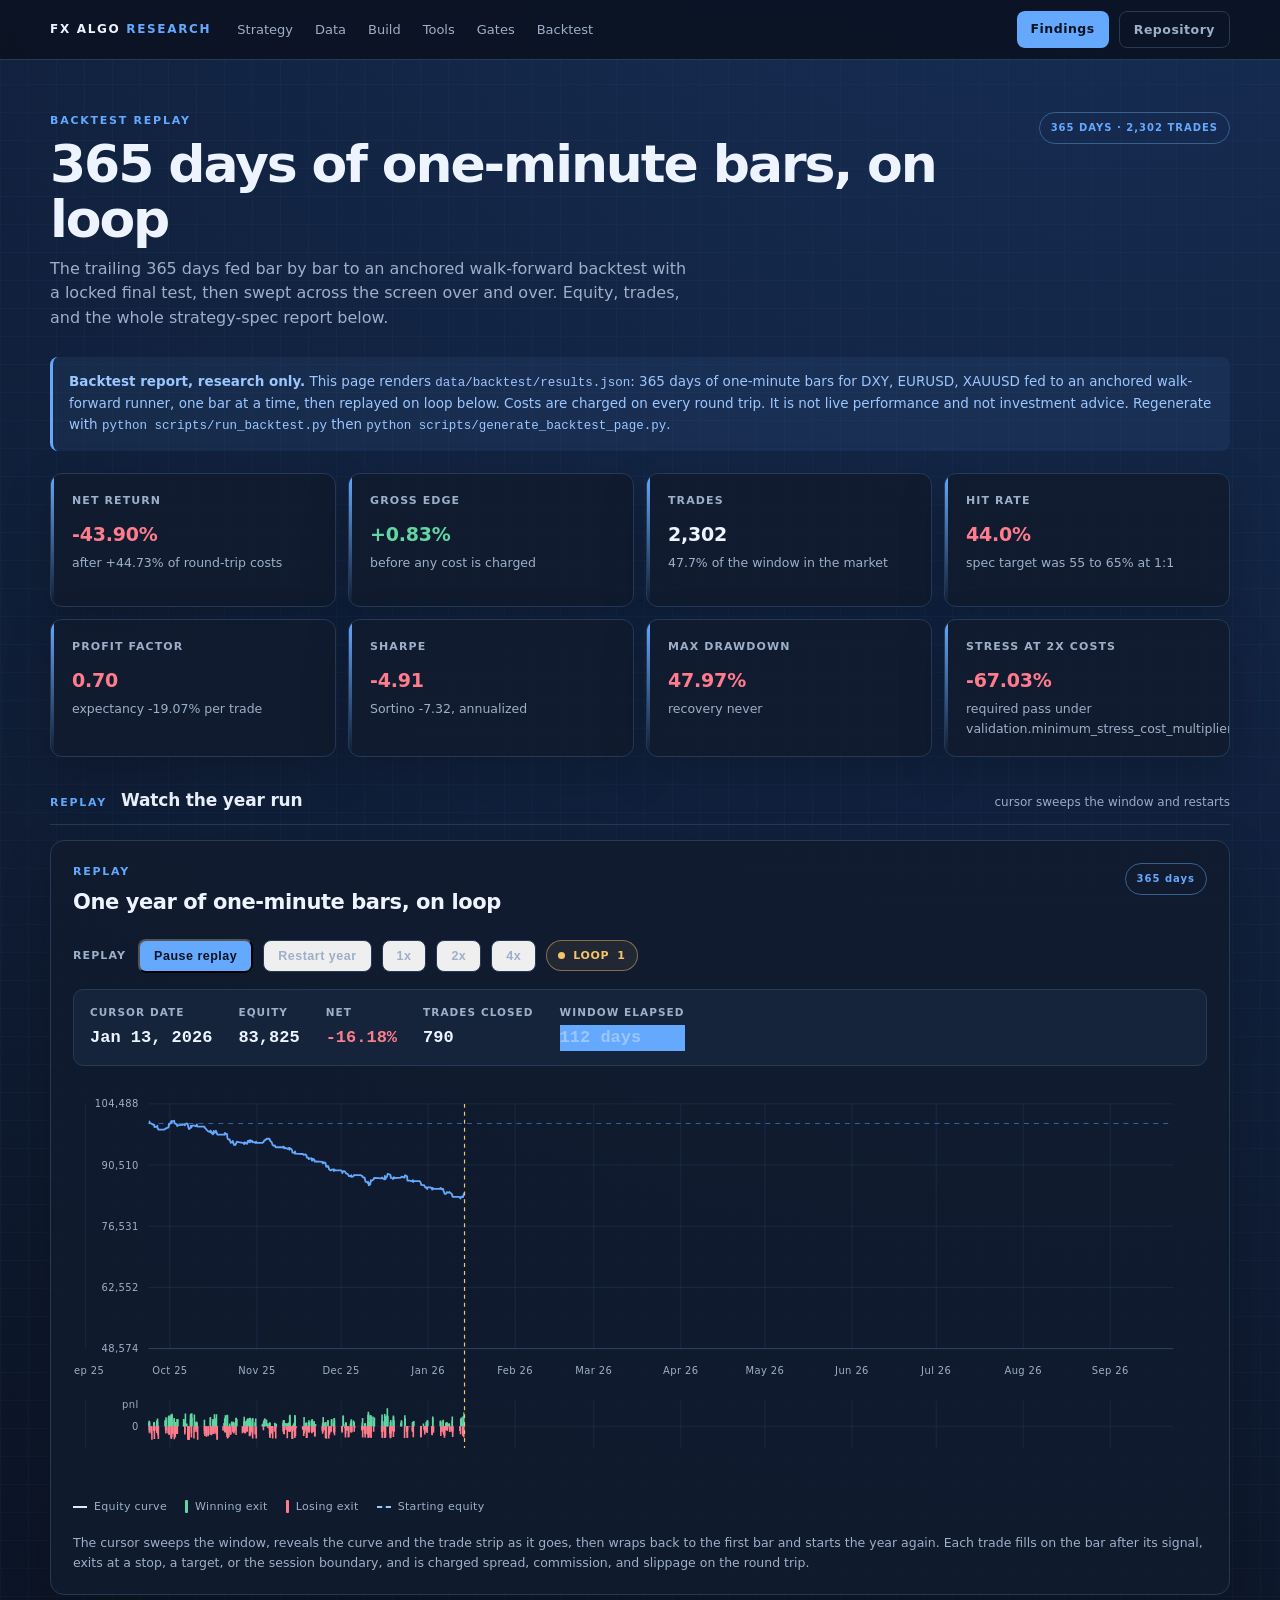
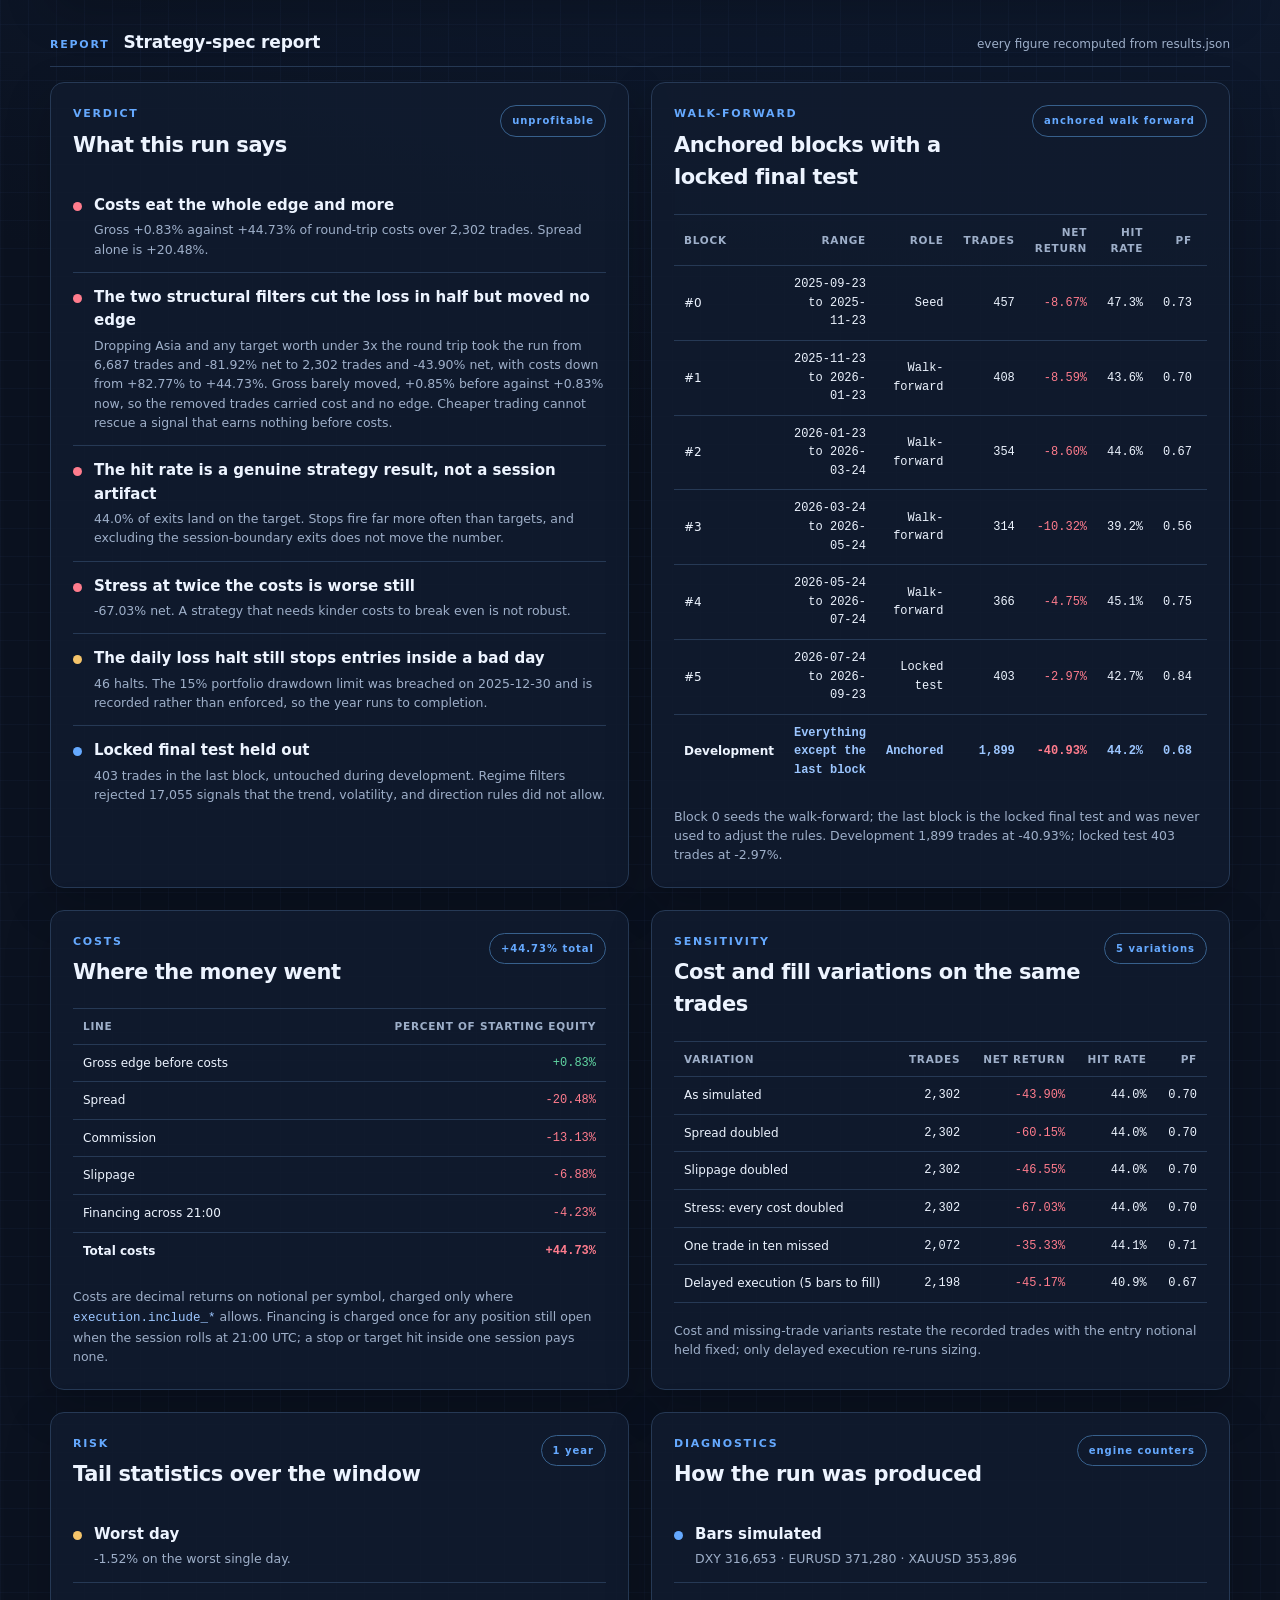
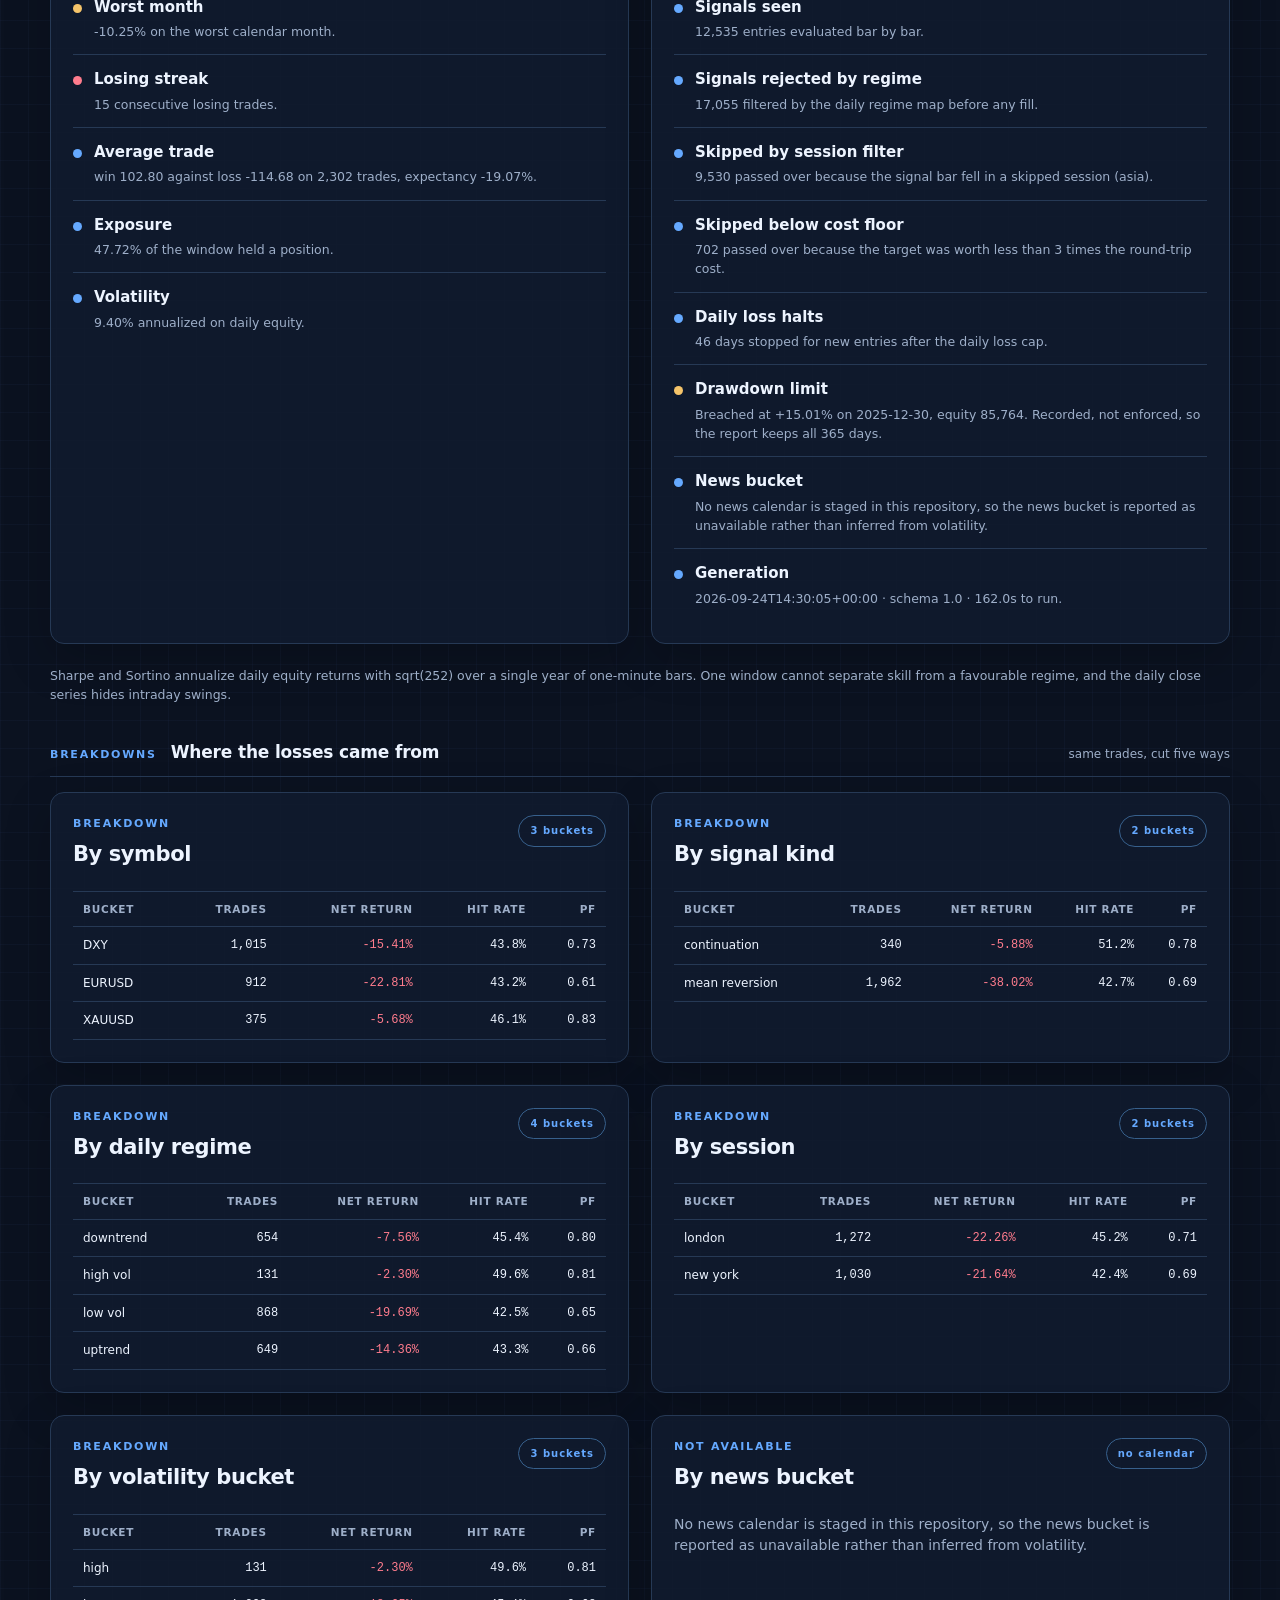
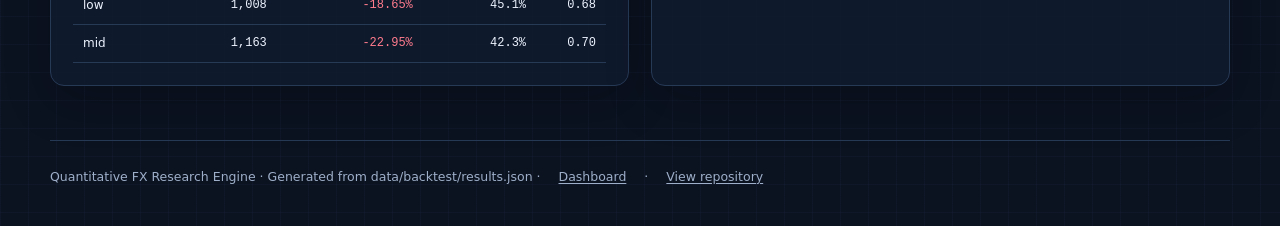
==== commit 5502c091: "Add session and cost-floor entry filters; cut backtest loss from -81.9% to -43.9% - config: new filt" ====
--- a/dashboard/backtest.html
+++ b/dashboard/backtest.html
@@ -80,13 +80,13 @@
       <h1>365 days of one-minute bars, on loop</h1>
       <p class="subtitle">The trailing 365 days fed bar by bar to an anchored walk-forward backtest with a locked final test, then swept across the screen over and over. Equity, trades, and the whole strategy-spec report below.</p>
     </div>
-    <span class="status-pill">365 DAYS &#183; 6,687 TRADES</span>
+    <span class="status-pill">365 DAYS &#183; 2,302 TRADES</span>
   </header>
 
   <main>
     <section class="notice" aria-label="Backtest note"><strong>Backtest report, research only.</strong> This page renders <span class='formula'>data/backtest/results.json</span>: 365 days of one-minute bars for DXY, EURUSD, XAUUSD fed to an anchored walk-forward runner, one bar at a time, then replayed on loop below. Costs are charged on every round trip. It is not live performance and not investment advice. Regenerate with <span class='formula'>python scripts/run_backtest.py</span> then <span class='formula'>python scripts/generate_backtest_page.py</span>.</section>
 
-    <section class="kpi-grid" aria-label="Headline results"><article class="kpi"><span>Net return</span><strong class="neg">-81.92%</strong><small>after +82.77% of round-trip costs</small></article><article class="kpi"><span>Gross edge</span><strong class="pos">+0.85%</strong><small>before any cost is charged</small></article><article class="kpi"><span>Trades</span><strong>6,687</strong><small>54.4% of the window in the market</small></article><article class="kpi"><span>Hit rate</span><strong class="neg">32.4%</strong><small>spec target was 55 to 65% at 1:1</small></article><article class="kpi"><span>Profit factor</span><strong class="neg">0.54</strong><small>expectancy -12.25% per trade</small></article><article class="kpi"><span>Sharpe</span><strong class="neg">-14.73</strong><small>Sortino -21.79, annualized</small></article><article class="kpi"><span>Max drawdown</span><strong class="neg">82.48%</strong><small>recovery never</small></article><article class="kpi"><span>Stress at 2x costs</span><strong class="neg">-134.79%</strong><small>required pass under validation.minimum_stress_cost_multiplier</small></article></section>
+    <section class="kpi-grid" aria-label="Headline results"><article class="kpi"><span>Net return</span><strong class="neg">-43.90%</strong><small>after +44.73% of round-trip costs</small></article><article class="kpi"><span>Gross edge</span><strong class="pos">+0.83%</strong><small>before any cost is charged</small></article><article class="kpi"><span>Trades</span><strong>2,302</strong><small>47.7% of the window in the market</small></article><article class="kpi"><span>Hit rate</span><strong class="neg">44.0%</strong><small>spec target was 55 to 65% at 1:1</small></article><article class="kpi"><span>Profit factor</span><strong class="neg">0.70</strong><small>expectancy -19.07% per trade</small></article><article class="kpi"><span>Sharpe</span><strong class="neg">-4.91</strong><small>Sortino -7.32, annualized</small></article><article class="kpi"><span>Max drawdown</span><strong class="neg">47.97%</strong><small>recovery never</small></article><article class="kpi"><span>Stress at 2x costs</span><strong class="neg">-67.03%</strong><small>required pass under validation.minimum_stress_cost_multiplier</small></article></section>
 
     <section class="band" id="replay">
       <div class="band-head">
@@ -116,7 +116,7 @@
       <div><span>Net</span><b id="ro-net">&mdash;</b></div>
       <div><span>Trades closed</span><b id="ro-trades">0</b></div>
       <div><span>Window elapsed</span><b id="ro-elapsed" class="blue">0 days</b></div>
-    </div><svg class="chart" role="img" aria-label="Equity curve and trade strip" viewBox="0 0 1140 404" preserveAspectRatio="xMidYMid meet"><defs><clipPath id="replay-cut"><rect id="replay-rect" x="76" y="0" width="0" height="404"/></clipPath></defs><line class="axis-line" x1="76" y1="268" x2="1106" y2="268"/><line class="grid" x1="76" y1="268.0" x2="1106" y2="268.0"/><text class="axis" x="66" y="271.5" text-anchor="end">10,997</text><line class="grid" x1="76" y1="206.5" x2="1106" y2="206.5"/><text class="axis" x="66" y="210.0" text-anchor="end">34,997</text><line class="grid" x1="76" y1="145.0" x2="1106" y2="145.0"/><text class="axis" x="66" y="148.5" text-anchor="end">58,997</text><line class="grid" x1="76" y1="83.5" x2="1106" y2="83.5"/><text class="axis" x="66" y="87.0" text-anchor="end">82,996</text><line class="grid" x1="76" y1="22.0" x2="1106" y2="22.0"/><text class="axis" x="66" y="25.5" text-anchor="end">106,996</text><line class="grid" x1="12.7" y1="22" x2="12.7" y2="268"/><text class="axis" x="12.7" y="294" text-anchor="middle">Sep 25</text><line class="grid" x1="97.4" y1="22" x2="97.4" y2="268"/><text class="axis" x="97.4" y="294" text-anchor="middle">Oct 25</text><line class="grid" x1="184.9" y1="22" x2="184.9" y2="268"/><text class="axis" x="184.9" y="294" text-anchor="middle">Nov 25</text><line class="grid" x1="269.5" y1="22" x2="269.5" y2="268"/><text class="axis" x="269.5" y="294" text-anchor="middle">Dec 25</text><line class="grid" x1="357.0" y1="22" x2="357.0" y2="268"/><text class="axis" x="357.0" y="294" text-anchor="middle">Jan 26</text><line class="grid" x1="444.5" y1="22" x2="444.5" y2="268"/><text class="axis" x="444.5" y="294" text-anchor="middle">Feb 26</text><line class="grid" x1="523.5" y1="22" x2="523.5" y2="268"/><text class="axis" x="523.5" y="294" text-anchor="middle">Mar 26</text><line class="grid" x1="611.0" y1="22" x2="611.0" y2="268"/><text class="axis" x="611.0" y="294" text-anchor="middle">Apr 26</text><line class="grid" x1="695.6" y1="22" x2="695.6" y2="268"/><text class="axis" x="695.6" y="294" text-anchor="middle">May 26</text><line class="grid" x1="783.1" y1="22" x2="783.1" y2="268"/><text class="axis" x="783.1" y="294" text-anchor="middle">Jun 26</text><line class="grid" x1="867.8" y1="22" x2="867.8" y2="268"/><text class="axis" x="867.8" y="294" text-anchor="middle">Jul 26</text><line class="grid" x1="955.3" y1="22" x2="955.3" y2="268"/><text class="axis" x="955.3" y="294" text-anchor="middle">Aug 26</text><line class="grid" x1="1042.7" y1="22" x2="1042.7" y2="268"/><text class="axis" x="1042.7" y="294" text-anchor="middle">Sep 26</text><line class="baseline" x1="76" y1="39.9" x2="1106" y2="39.9"/><line class="grid" x1="76" y1="346" x2="1106" y2="346"/><text class="axis" x="66" y="349.5" text-anchor="end">0</text><text class="axis" x="66" y="328" text-anchor="end">pnl</text><line class="grid" x1="12.7" y1="320" x2="12.7" y2="368.0"/><line class="grid" x1="97.4" y1="320" x2="97.4" y2="368.0"/><line class="grid" x1="184.9" y1="320" x2="184.9" y2="368.0"/><line class="grid" x1="269.5" y1="320" x2="269.5" y2="368.0"/><line class="grid" x1="357.0" y1="320" x2="357.0" y2="368.0"/><line class="grid" x1="444.5" y1="320" x2="444.5" y2="368.0"/><line class="grid" x1="523.5" y1="320" x2="523.5" y2="368.0"/><line class="grid" x1="611.0" y1="320" x2="611.0" y2="368.0"/><line class="grid" x1="695.6" y1="320" x2="695.6" y2="368.0"/><line class="grid" x1="783.1" y1="320" x2="783.1" y2="368.0"/><line class="grid" x1="867.8" y1="320" x2="867.8" y2="368.0"/><line class="grid" x1="955.3" y1="320" x2="955.3" y2="368.0"/><line class="grid" x1="1042.7" y1="320" x2="1042.7" y2="368.0"/><g clip-path="url(#replay-cut)"><polyline class="equity" points="76.0,39.9 76.3,39.4 76.5,39.4 76.8,39.0 77.3,39.6 77.4,39.9 77.6,40.2 77.7,40.8 78.1,41.4 78.4,41.7 79.3,43.4 80.6,44.1 80.6,44.7 80.7,44.9 81.0,45.6 81.3,45.5 81.4,45.7 83.3,46.9 83.4,47.4 83.9,48.1 84.3,47.8 84.6,47.7 84.8,47.4 84.9,48.3 85.8,49.2 91.5,49.5 91.8,49.3 92.8,49.2 92.9,49.3 93.0,49.8 93.2,49.5 93.4,49.8 94.3,49.6 94.4,49.8 94.6,50.0 94.6,49.9 94.7,50.4 94.9,50.5 95.5,51.0 96.4,48.6 96.8,48.5 97.1,48.6 97.3,48.7 97.4,48.9 97.5,49.1 97.7,49.6 97.9,49.7 98.8,48.5 99.2,47.8 99.9,48.2 100.0,48.3 100.2,48.8 100.3,49.2 100.8,49.1 101.0,50.0 101.8,50.4 103.1,51.6 103.2,51.9 103.2,51.9 103.3,52.7 103.6,52.9 103.7,53.9 103.8,53.4 104.4,54.1 111.2,54.3 111.3,54.6 111.5,54.7 111.6,55.0 111.6,55.2 111.7,55.2 112.1,55.5 112.4,56.6 114.0,56.1 114.1,56.2 114.2,56.4 114.3,56.5 114.4,56.8 114.5,57.3 114.8,57.3 114.9,57.5 117.2,59.5 117.3,59.9 118.1,60.1 119.0,60.1 119.7,59.3 120.0,59.3 120.3,59.7 120.7,59.9 122.5,59.8 122.8,60.3 122.9,60.5 122.9,60.9 123.1,61.3 123.4,62.5 131.0,62.5 131.3,62.8 131.5,63.6 132.1,64.2 132.6,64.7 134.2,65.9 134.5,66.9 136.6,67.1 136.9,67.4 137.0,67.7 137.0,68.1 137.6,69.2 139.7,70.0 139.9,71.0 140.7,70.5 141.2,69.9 141.6,70.5 142.3,70.3 142.6,70.5 142.6,71.1 142.8,69.9 142.9,70.3 143.4,70.4 143.9,70.9 145.0,71.9 151.0,72.0 151.1,72.1 151.1,72.3 151.2,72.7 151.6,73.6 151.8,73.4 152.5,73.2 152.8,72.9 153.1,73.0 153.5,73.2 153.8,73.4 153.9,73.5 154.1,72.9 154.8,73.6 155.0,75.2 156.7,75.9 156.8,76.4 157.0,76.8 157.4,77.1 157.5,77.3 157.8,78.0 159.6,78.8 160.2,79.3 160.4,79.9 160.6,79.1 161.1,79.8 162.3,80.4 162.3,80.7 162.4,81.2 162.8,81.7 163.2,82.0 163.6,80.8 163.9,80.6 170.4,80.3 170.5,80.6 170.6,80.6 170.7,80.8 170.8,81.0 170.9,81.4 171.5,81.3 172.0,81.9 172.4,81.4 173.0,81.6 173.3,81.8 173.4,82.1 173.6,83.1 174.1,83.7 174.4,83.7 174.7,83.4 175.1,83.4 175.6,82.6 176.1,82.2 176.3,82.5 176.4,82.7 176.5,83.0 176.5,83.4 177.5,84.4 178.3,84.1 178.6,83.4 179.0,83.8 179.2,84.4 179.3,84.7 179.5,85.4 179.9,86.3 182.1,86.4 182.2,86.5 183.3,86.3 190.3,86.5 190.5,86.7 190.7,86.8 191.0,87.1 191.4,87.4 192.1,87.0 193.0,86.5 193.1,86.8 193.2,87.1 193.9,87.2 194.4,87.1 195.8,87.2 195.9,87.5 196.0,87.7 196.3,87.8 196.8,87.4 197.2,87.3 197.9,88.0 198.6,88.4 198.7,88.7 199.0,88.7 199.8,89.2 200.0,90.0 201.8,91.5 203.0,91.7 204.3,92.5 204.3,92.8 204.4,93.1 210.2,93.6 210.4,93.6 210.7,93.8 210.9,93.9 211.2,94.0 212.0,93.6 212.7,94.3 212.9,94.7 213.6,94.6 213.9,94.7 214.1,94.6 215.6,95.1 215.6,95.4 215.6,95.7 215.7,96.0 215.8,96.2 215.9,96.1 216.1,96.3 216.4,96.5 216.9,96.8 217.0,96.7 217.3,96.8 217.6,97.5 217.8,97.0 218.4,97.1 218.5,97.3 218.6,97.7 218.9,97.6 219.4,97.6 219.6,97.8 220.6,98.9 221.2,99.1 221.3,99.4 221.3,99.7 221.8,99.6 221.9,99.7 222.4,100.4 222.4,100.4 222.7,100.4 223.1,100.5 223.6,100.9 224.0,101.0 224.1,101.2 224.1,101.3 229.9,101.0 230.2,100.6 230.9,101.4 232.5,101.8 232.6,102.1 232.9,102.2 233.2,102.3 233.4,102.6 233.6,103.0 233.8,102.9 234.7,103.9 235.8,104.5 235.9,104.8 236.1,104.9 236.3,104.9 236.6,104.7 236.8,105.2 237.2,105.0 238.2,105.4 238.2,105.6 238.5,105.8 239.7,105.8 240.1,105.9 240.2,106.3 240.3,106.2 241.0,105.9 241.0,106.1 241.0,106.3 241.1,106.6 241.2,107.2 241.4,107.8 241.8,108.9 242.3,109.8 249.7,110.0 249.9,110.7 250.0,110.9 250.2,111.2 250.8,111.3 251.0,111.9 252.8,112.3 253.0,112.5 253.5,112.9 254.0,113.3 255.4,113.9 255.5,114.2 255.7,114.5 257.1,115.1 258.2,116.1 258.4,116.5 259.2,117.1 260.7,116.9 260.8,117.1 261.0,117.3 261.1,117.4 261.2,117.7 261.6,117.7 261.8,117.3 262.0,117.2 262.6,117.7 262.9,117.8 263.6,118.0 269.3,118.2 269.4,118.4 269.5,118.6 269.7,118.8 269.9,119.4 270.4,119.4 270.7,120.2 272.5,120.0 272.9,120.3 273.2,120.5 273.4,120.5 273.7,121.0 274.1,121.3 275.4,121.3 276.8,122.6 277.7,123.2 278.0,123.3 278.8,124.1 279.8,123.8 280.3,124.4 280.6,124.6 280.8,124.7 280.9,124.6 281.4,124.8 282.6,124.2 283.3,124.2 283.4,124.4 283.4,124.6 289.4,124.9 290.2,125.1 290.6,125.9 291.0,126.2 292.5,127.0 293.0,127.3 293.1,127.7 294.9,128.6 295.0,129.0 295.1,128.9 295.1,129.1 295.1,129.4 295.2,129.8 295.2,129.9 295.3,129.7 295.4,130.2 295.5,130.5 298.1,131.5 298.6,131.8 299.3,130.6 299.6,130.1 300.2,130.1 300.3,130.3 300.6,130.4 300.7,130.5 301.0,130.2 301.4,130.0 302.2,129.5 302.6,129.1 303.2,129.4 309.0,129.8 309.1,129.4 309.2,129.7 309.9,130.1 310.1,130.3 311.1,130.5 311.5,130.5 311.6,130.6 311.9,130.9 312.0,131.6 312.1,132.3 314.7,132.7 314.9,132.9 314.9,133.3 316.3,131.8 317.2,131.7 317.3,132.0 317.5,132.1 317.6,132.1 317.7,132.4 317.9,132.6 318.2,132.3 318.5,132.9 319.3,134.0 320.4,134.5 320.5,134.9 320.7,134.7 320.8,134.8 321.1,134.7 321.9,135.7 328.7,135.5 328.8,135.5 329.7,135.4 331.4,135.1 333.8,134.6 334.2,134.9 334.5,134.6 335.1,135.1 336.0,136.4 337.4,136.7 340.0,136.8 340.0,137.0 340.2,137.1 340.5,136.6 340.7,136.8 340.9,136.8 341.6,136.7 342.4,137.1 342.6,137.2 342.6,137.4 348.4,137.3 348.6,137.9 349.0,137.5 349.4,138.0 349.9,139.0 351.5,139.6 352.2,139.3 352.3,139.5 352.6,139.4 353.6,140.3 353.9,140.6 354.1,140.7 354.3,140.8 354.4,141.0 354.4,140.8 354.5,141.6 354.9,141.6 355.2,142.3 360.0,142.3 360.3,142.5 361.6,142.9 368.4,143.1 368.5,143.2 369.5,143.2 370.8,143.8 370.8,144.0 371.1,143.9 371.4,144.0 372.1,144.0 372.9,145.4 374.0,145.9 374.2,146.1 374.8,146.5 375.7,145.9 375.8,145.6 376.4,146.0 376.7,146.1 376.9,146.1 377.0,146.4 377.5,146.5 377.7,146.4 377.9,146.7 378.3,146.8 378.4,146.8 379.4,147.2 379.7,147.0 379.8,147.4 380.4,147.5 380.8,148.2 381.3,148.3 388.1,148.1 388.2,148.4 389.8,148.8 390.6,148.9 390.6,149.1 390.7,149.3 390.8,149.3 390.9,149.2 391.1,148.7 391.9,149.6 392.4,149.5 392.6,148.8 392.8,148.7 393.4,148.6 393.7,148.6 394.1,148.8 394.7,148.7 394.8,148.9 395.1,149.6 395.3,149.6 396.5,150.1 396.9,150.4 398.1,149.9 399.0,150.2 399.1,150.5 399.4,151.0 399.6,150.7 399.8,151.4 400.0,150.9 400.3,150.7 400.4,150.9 400.6,151.4 401.1,151.2 401.2,151.8 401.8,151.9 401.9,152.0 407.6,152.1 407.9,152.9 408.2,152.6 409.3,152.8 410.3,153.7 410.3,153.8 410.6,153.9 410.8,154.5 411.0,154.7 411.5,154.4 413.2,154.9 413.2,155.2 413.4,155.0 413.6,155.1 413.6,155.3 413.8,155.2 414.3,155.0 414.9,155.6 415.2,154.9 415.4,155.7 415.8,156.2 415.9,156.1 415.9,156.2 416.0,156.3 416.0,156.4 416.4,156.3 416.7,156.6 416.8,156.8 417.1,156.8 417.2,156.9 417.3,157.2 417.4,157.3 417.6,157.3 418.8,157.6 418.8,157.7 419.2,157.8 419.4,158.2 419.9,158.3 420.2,158.3 420.6,158.3 421.6,157.7 421.7,157.7 427.6,158.2 427.8,158.1 428.5,158.8 429.1,158.8 429.8,159.3 430.6,159.3 430.9,159.7 431.8,159.4 432.9,158.8 433.1,159.0 433.5,159.7 434.5,160.3 437.2,161.3 437.8,161.4 438.5,161.1 438.9,161.5 439.1,162.4 440.0,161.6 440.6,161.4 441.4,161.7 441.4,162.1 447.1,162.2 447.2,162.4 447.5,163.0 448.1,163.3 448.4,163.2 449.9,163.6 449.9,163.7 450.1,163.3 451.7,163.3 451.9,163.4 452.7,163.5 453.0,163.7 453.3,163.4 454.6,163.1 454.8,163.5 455.0,164.5 455.5,164.9 455.9,164.9 456.0,165.0 456.6,165.2 457.2,165.5 457.8,165.6 458.3,165.9 458.3,166.1 458.6,166.3 461.1,166.1 461.1,166.3 466.9,166.4 467.2,166.4 467.9,166.2 469.5,166.2 469.6,166.3 469.8,166.5 470.1,166.8 470.9,166.4 471.4,166.4 471.5,166.4 471.9,166.7 472.4,166.9 472.5,167.0 472.6,167.2 474.2,167.2 474.6,168.6 476.0,168.3 476.3,168.7 477.4,168.0 477.7,167.7 478.0,167.8 478.1,168.0 478.4,168.1 478.5,168.0 478.6,168.1 479.0,168.4 480.3,168.0 480.9,168.1 480.9,168.1 487.0,168.4 487.4,168.0 487.7,168.1 487.8,168.3 488.0,168.4 488.6,168.8 489.4,168.9 489.6,169.1 489.8,168.8 490.3,168.9 490.5,168.6 490.7,168.7 492.2,168.7 492.2,168.9 492.4,168.8 492.6,168.8 492.9,169.3 493.6,169.7 494.1,169.6 495.0,169.7 495.0,169.9 495.3,170.1 495.6,170.3 495.7,170.4 496.0,170.4 496.2,170.5 496.5,171.0 497.8,171.2 498.3,171.2 499.0,171.4 499.3,172.0 499.7,172.4 506.7,172.5 506.9,172.7 507.5,172.7 508.5,172.4 509.1,172.5 509.3,172.9 509.9,172.7 511.6,172.3 512.0,172.4 512.2,172.4 512.4,172.5 512.5,172.7 513.2,172.4 514.7,173.0 515.2,173.1 516.0,172.9 516.9,173.4 517.5,173.8 517.6,173.9 518.0,174.0 518.1,174.1 518.8,174.5 519.5,174.2 519.7,174.2 520.3,174.5 520.4,174.6 520.5,174.4 526.4,174.8 526.6,175.2 526.8,175.6 528.0,176.0 529.3,176.0 529.4,176.1 530.1,176.1 531.6,175.7 531.9,175.8 532.8,175.8 533.5,176.7 534.8,177.2 535.9,176.5 537.5,176.4 537.6,176.5 537.8,176.7 538.2,176.7 538.6,176.4 539.6,176.6 540.1,177.1 540.2,177.0 546.1,176.9 546.5,177.2 547.0,178.0 547.6,178.4 548.9,178.6 549.7,178.6 550.3,177.8 550.9,177.7 551.7,178.2 551.9,178.3 552.2,178.7 552.6,178.7 554.3,179.4 555.5,179.6 555.9,179.8 557.0,179.9 557.4,180.2 557.5,180.7 559.3,180.3 565.6,180.5 565.7,180.6 565.9,180.6 566.3,181.1 566.8,181.0 568.7,182.0 569.1,182.0 569.3,182.0 569.7,181.9 570.6,183.3 571.5,183.9 571.5,184.3 572.5,184.2 572.8,183.9 573.0,183.1 574.0,183.2 574.3,183.2 574.4,183.4 574.9,183.4 575.5,183.1 575.6,182.4 575.8,182.7 576.8,183.0 577.1,183.1 578.4,183.8 585.3,184.2 585.7,184.3 586.9,185.7 590.6,186.1 591.2,186.8 593.9,186.9 594.4,187.0 596.0,186.3 598.3,185.9 605.4,185.7 606.2,186.0 608.3,186.2 609.6,186.4 611.0,186.3 612.8,185.8 614.0,185.6 624.8,185.6 625.5,186.2 626.8,186.7 628.2,186.9 629.6,187.1 630.5,187.4 630.5,187.4 630.6,187.3 630.9,186.8 632.1,187.4 633.7,187.1 635.4,186.1 636.4,186.6 637.6,187.3 644.9,187.4 646.8,186.9 647.5,187.3 648.5,187.4 650.2,187.5 650.5,187.5 650.8,187.7 651.6,187.7 651.7,188.1 652.6,188.7 653.4,188.8 653.5,188.9 654.1,189.4 654.9,190.1 656.2,190.3 656.3,190.4 656.4,190.6 656.6,190.7 657.0,190.8 657.2,190.6 657.7,189.8 664.3,190.9 664.4,191.1 665.4,191.2 667.5,191.4 667.6,191.6 667.8,191.4 668.3,191.8 669.2,191.7 669.6,192.2 670.4,192.8 670.6,192.8 671.0,192.9 672.0,193.3 673.1,193.4 674.1,193.3 674.5,193.5 674.7,193.4 675.4,194.3 675.9,194.4 676.0,194.8 676.2,194.9 676.6,194.7 676.8,194.6 677.2,194.8 684.1,195.3 686.9,195.6 687.0,195.8 687.2,195.8 687.3,195.9 687.4,196.2 688.3,196.5 690.0,196.6 690.1,196.7 690.3,196.9 690.9,197.1 691.3,197.2 691.6,197.6 693.0,197.7 693.6,198.0 695.4,198.0 695.4,198.0 695.7,198.3 695.8,198.4 695.8,198.2 695.9,198.7 696.1,198.8 696.5,199.0 698.1,199.2 703.9,199.3 704.1,199.7 704.2,199.7 704.4,199.7 704.6,199.7 705.0,199.5 705.4,199.9 706.6,200.6 707.0,200.9 707.3,200.8 707.6,200.9 707.7,200.7 708.0,200.8 708.2,200.7 708.6,200.8 709.5,200.9 709.6,201.0 709.8,201.0 710.0,201.2 710.3,201.3 712.6,201.8 712.6,201.9 712.6,201.9 712.7,202.2 713.0,202.1 713.4,201.8 713.4,201.8 714.2,202.5 714.6,202.5 715.4,202.9 715.6,202.9 715.7,203.0 715.8,203.0 717.0,203.9 723.6,203.8 723.7,203.8 723.8,203.9 723.9,204.0 723.9,203.9 724.0,203.5 724.0,203.9 724.1,203.1 724.2,202.9 724.6,202.7 725.3,202.9 726.2,203.6 726.4,203.8 726.5,203.9 726.7,204.2 726.8,204.2 727.2,204.8 729.5,205.0 729.5,205.1 729.6,205.3 729.7,205.6 729.7,205.7 729.9,205.9 732.3,205.5 732.4,205.6 732.4,206.0 732.5,206.3 732.5,206.5 735.2,206.6 735.5,206.8 735.8,207.6 743.4,207.7 743.6,207.4 743.6,207.4 743.7,207.8 744.0,207.5 744.2,207.4 745.0,208.3 746.5,208.1 746.5,208.3 746.7,208.7 747.2,208.9 749.3,209.0 749.3,208.8 749.4,208.9 749.4,208.9 749.7,209.1 750.0,209.1 750.1,208.9 750.4,208.9 750.6,209.1 750.8,209.1 750.9,209.0 751.7,209.5 751.9,209.6 752.0,209.7 752.1,209.9 752.1,209.7 752.2,209.7 752.7,209.9 753.1,210.0 754.1,210.2 754.6,210.0 754.7,210.1 754.8,210.0 754.9,210.1 755.0,210.0 755.0,210.2 755.1,210.5 755.1,210.7 757.4,211.0 763.4,211.3 763.4,211.4 763.5,211.3 764.1,211.3 764.3,211.4 764.8,211.5 765.3,211.2 766.0,211.0 766.1,211.2 766.2,211.2 766.3,211.2 766.6,211.4 767.2,211.5 767.4,211.6 767.6,211.8 768.8,212.0 769.0,212.1 769.1,212.2 769.2,212.1 769.4,212.0 769.7,212.1 769.8,212.2 769.9,212.3 770.2,212.4 770.5,212.5 770.7,212.3 771.6,212.3 771.6,212.4 771.8,212.3 771.9,212.3 772.0,212.2 772.2,212.4 773.5,212.8 774.3,213.0 774.5,213.1 774.7,213.1 774.7,213.3 774.8,213.3 774.8,213.5 774.9,213.5 775.0,213.2 775.4,213.7 775.6,213.9 782.9,214.1 783.0,214.3 783.1,214.6 783.2,214.7 783.3,214.5 783.5,214.7 783.7,214.6 783.9,215.0 784.3,215.3 786.0,215.8 786.0,215.8 786.1,216.0 786.1,216.1 786.2,216.0 786.4,216.2 787.6,216.1 788.8,216.1 789.1,216.4 789.4,216.3 789.7,216.6 790.0,216.4 790.5,216.9 791.7,216.8 791.7,217.0 791.8,216.9 791.9,217.2 792.2,217.5 792.3,217.4 792.5,217.4 792.6,217.5 794.4,217.9 794.4,217.9 794.5,218.0 794.5,218.1 794.6,218.2 794.6,218.3 794.7,218.4 794.8,218.5 795.0,218.7 802.6,218.8 802.7,218.8 802.8,218.8 802.9,219.0 803.5,218.9 803.9,219.0 804.2,219.3 805.5,219.5 805.7,219.6 805.8,219.7 805.9,219.7 806.2,220.3 808.6,220.5 808.7,220.6 809.2,220.8 809.7,221.2 811.4,221.3 811.4,221.6 811.5,222.0 814.7,222.0 815.1,222.0 815.3,222.3 815.8,221.9 816.2,221.2 822.3,220.9 822.4,221.1 822.6,221.1 822.8,220.8 823.2,221.2 824.2,221.4 825.1,221.5 825.3,221.5 825.5,221.6 825.6,221.7 825.7,221.9 826.1,222.3 828.3,222.5 828.4,222.5 828.6,222.4 828.9,222.6 829.0,222.6 829.2,222.7 830.0,223.3 831.5,223.5 831.9,223.5 832.1,223.3 833.7,223.3 833.9,223.3 834.0,223.4 834.0,223.5 835.4,223.8 842.1,224.1 842.3,224.2 842.4,224.0 842.4,224.2 842.5,224.3 842.9,224.1 844.2,223.9 844.9,224.0 845.1,224.0 845.2,223.9 845.3,224.0 845.4,224.0 845.6,223.9 846.0,223.8 846.5,224.0 848.0,224.0 848.1,223.9 848.8,224.4 849.7,224.4 850.6,224.4 850.9,224.4 851.1,224.5 851.9,224.8 852.3,225.0 853.7,225.4 853.7,225.5 853.8,225.6 854.0,225.4 854.2,225.8 856.1,226.2 861.9,226.2 862.1,226.2 862.2,226.3 862.3,225.8 862.4,225.9 862.5,225.9 862.8,225.6 863.5,225.8 863.8,226.0 864.7,226.0 864.8,226.0 865.0,226.0 865.7,226.3 867.4,226.7 867.8,226.6 868.5,226.7 869.4,227.1 870.6,227.2 870.7,227.3 870.8,227.4 871.0,227.6 871.2,227.8 873.5,228.1 874.2,228.4 881.6,228.1 881.7,228.1 881.9,228.4 881.9,228.5 882.0,228.6 882.7,228.5 884.5,228.8 884.6,228.8 884.7,228.8 884.9,228.9 885.7,229.0 886.4,229.0 887.3,228.9 887.5,229.0 887.6,229.0 887.8,228.7 887.9,229.0 888.4,229.3 890.0,229.3 890.1,229.4 890.2,229.4 890.4,229.6 890.4,229.7 890.8,229.5 891.0,229.7 891.4,229.7 892.1,229.9 892.9,229.9 893.1,229.9 893.2,229.9 893.3,229.8 893.3,230.0 893.5,230.3 894.4,229.9 901.4,229.8 901.7,229.6 902.4,229.3 903.3,229.2 904.3,229.0 904.3,229.0 904.5,228.9 904.5,229.1 904.7,229.0 904.9,229.3 905.4,229.5 905.9,229.8 907.3,229.7 907.3,229.7 907.6,229.6 908.1,229.8 909.0,229.9 909.8,230.0 909.9,230.0 910.2,230.1 910.3,229.9 911.0,230.0 912.0,229.5 912.7,229.5 912.8,229.5 912.9,229.8 913.0,229.9 913.0,230.0 913.1,230.2 915.4,230.6 921.2,230.6 921.4,231.0 924.2,231.4 924.3,231.5 924.4,231.5 924.5,231.7 924.8,231.8 925.5,231.9 927.0,232.1 927.1,232.2 927.2,232.4 927.5,232.6 927.7,232.6 927.9,232.8 929.9,232.8 929.9,233.0 930.0,233.1 930.1,233.1 930.7,233.0 931.4,232.6 932.4,232.7 932.5,232.8 932.5,232.9 932.6,232.9 932.7,233.0 932.8,233.0 932.8,233.0 933.0,233.1 933.3,233.0 933.5,233.3 934.0,233.3 934.4,233.5 935.2,233.4 940.9,233.4 941.2,233.5 941.2,233.5 941.4,233.8 941.9,233.7 942.4,233.7 943.6,233.8 943.7,233.9 943.8,233.9 944.0,234.0 944.1,234.0 944.3,234.0 944.4,234.0 944.7,234.2 945.7,234.4 946.5,234.4 946.8,234.4 946.8,234.4 946.9,234.7 947.0,234.8 947.1,235.1 949.7,235.2 949.8,235.0 950.3,235.3 950.7,235.4 951.2,236.0 952.5,236.0 952.6,235.9 952.8,236.1 953.3,236.2 953.5,235.9 953.6,235.8 954.5,236.4 960.6,236.6 960.7,236.7 960.9,236.6 960.9,236.6 961.0,236.5 961.7,236.5 962.5,236.4 963.4,237.0 963.6,237.0 963.7,237.0 963.7,237.1 963.8,237.3 964.2,237.2 964.4,237.4 964.5,237.6 964.6,237.5 964.8,237.7 966.7,237.9 966.7,238.0 966.8,238.2 967.1,238.4 969.4,238.4 969.5,238.7 969.8,238.6 970.4,238.7 970.9,238.9 972.2,239.1 972.3,239.1 972.3,239.2 972.6,239.1 973.1,239.3 973.2,239.4 973.6,239.3 980.3,239.6 980.4,239.7 980.6,239.7 980.7,239.8 980.8,239.9 981.0,240.0 983.6,239.9 983.7,240.0 984.1,240.2 984.4,240.4 984.9,240.1 985.7,240.0 986.1,240.1 986.2,239.9 986.4,239.9 986.5,240.0 986.9,240.2 987.5,240.0 988.3,240.2 988.8,240.3 989.1,240.4 989.3,240.5 989.7,240.7 990.0,240.8 992.0,241.0 992.1,241.1 994.4,240.8 1000.4,241.0 1001.3,241.0 1002.6,241.5 1003.2,241.5 1003.3,241.6 1003.4,241.8 1003.9,242.0 1004.3,242.0 1006.2,242.1 1006.2,242.3 1007.6,242.1 1008.6,242.1 1008.7,242.2 1008.7,242.2 1008.8,242.4 1008.9,242.4 1008.9,242.5 1009.0,242.5 1009.4,242.7 1009.5,242.9 1011.7,243.1 1011.8,243.3 1012.3,243.4 1014.2,243.7 1020.0,243.6 1020.1,243.6 1020.2,243.7 1020.4,243.4 1020.7,243.6 1021.0,243.7 1022.2,243.9 1023.0,243.9 1023.1,244.0 1023.3,244.3 1023.5,244.4 1026.0,244.6 1026.1,244.4 1026.3,244.6 1026.4,245.0 1028.9,245.1 1029.0,245.1 1029.0,245.2 1029.1,245.2 1029.2,245.2 1029.2,245.3 1029.2,245.3 1029.3,245.6 1029.5,245.6 1029.6,245.6 1031.5,245.9 1031.7,246.1 1031.8,246.1 1031.8,246.1 1031.9,246.3 1034.0,246.5 1039.8,246.5 1040.1,247.0 1043.0,247.2 1043.1,247.7 1045.6,247.7 1045.7,247.8 1045.8,247.8 1046.0,248.1 1048.4,248.2 1048.6,248.3 1049.8,248.5 1051.1,248.6 1051.6,248.7 1051.8,248.8 1052.1,248.8 1052.7,248.5 1059.4,248.5 1059.7,248.7 1059.8,248.9 1060.1,248.8 1060.6,249.0 1062.6,249.0 1062.6,249.1 1063.2,249.1 1063.3,249.3 1064.7,249.5 1066.6,249.7 1067.3,249.6 1067.9,249.7 1068.0,249.7 1068.1,249.7 1068.2,249.9 1068.3,249.8 1068.3,249.8 1068.4,250.0 1069.0,250.0 1071.1,250.0 1071.3,249.8 1071.4,250.0 1072.3,250.1 1073.1,250.0 1073.3,250.2 1073.4,250.2 1079.2,250.2 1079.2,250.2 1079.2,250.2 1079.4,250.4 1079.4,250.3 1079.5,250.4 1079.6,250.5 1079.9,250.6 1080.1,250.8 1082.4,250.7 1082.6,250.7 1082.7,250.7 1082.7,250.8 1082.9,250.8 1083.2,251.0 1083.5,251.0 1083.9,250.8 1084.2,250.7 1084.4,250.6 1084.6,250.1 1084.7,249.7 1084.7,249.5 1084.8,249.6 1084.9,249.6 1085.1,249.7 1085.3,249.5 1085.3,249.6 1085.4,249.6 1086.1,249.7 1086.5,249.9 1087.1,249.8 1087.2,250.0 1087.9,250.3 1088.1,250.3 1088.4,250.1 1088.6,250.1 1089.1,250.2 1089.4,250.5 1089.9,250.4 1090.1,250.5 1090.2,250.2 1090.2,250.1 1090.3,249.8 1090.3,249.4 1090.5,249.3 1090.5,249.3 1090.6,249.3 1090.7,249.4 1090.8,249.1 1091.1,248.9 1091.3,249.1 1092.1,248.9 1093.1,248.8 1093.2,248.6 1098.9,248.6 1099.0,248.5 1099.1,248.6 1099.3,248.6 1099.3,248.7 1099.4,248.7 1102.0,249.1 1102.1,249.0 1102.3,249.3 1104.8,249.6 1104.9,249.6"/><line class="tick-win" x1="76.1" y1="346" x2="76.1" y2="340.8"/><line class="tick-win" x1="76.1" y1="346" x2="76.1" y2="338.6"/><line class="tick-loss" x1="76.3" y1="346" x2="76.3" y2="355.5"/><line class="tick-win" x1="76.3" y1="346" x2="76.3" y2="340.8"/><line class="tick-win" x1="76.3" y1="346" x2="76.3" y2="339.9"/><line class="tick-win" x1="76.4" y1="346" x2="76.4" y2="339.7"/><line class="tick-loss" x1="76.5" y1="346" x2="76.5" y2="350.7"/><line class="tick-loss" x1="76.5" y1="346" x2="76.5" y2="351.0"/><line class="tick-win" x1="76.5" y1="346" x2="76.5" y2="343.0"/><line class="tick-win" x1="76.7" y1="346" x2="76.7" y2="340.2"/><line class="tick-win" x1="76.7" y1="346" x2="76.7" y2="342.1"/><line class="tick-win" x1="76.8" y1="346" x2="76.8" y2="339.0"/><line class="tick-win" x1="76.8" y1="346" x2="76.8" y2="341.5"/><line class="tick-loss" x1="76.8" y1="346" x2="76.8" y2="354.7"/><line class="tick-loss" x1="76.9" y1="346" x2="76.9" y2="353.6"/><line class="tick-loss" x1="77.1" y1="346" x2="77.1" y2="352.6"/><line class="tick-loss" x1="77.3" y1="346" x2="77.3" y2="347.7"/><line class="tick-loss" x1="77.3" y1="346" x2="77.3" y2="348.5"/><line class="tick-loss" x1="77.3" y1="346" x2="77.3" y2="347.8"/><line class="tick-loss" x1="77.3" y1="346" x2="77.3" y2="346.9"/><line class="tick-loss" x1="77.3" y1="346" x2="77.3" y2="347.0"/><line class="tick-loss" x1="77.4" y1="346" x2="77.4" y2="347.1"/><line class="tick-loss" x1="77.4" y1="346" x2="77.4" y2="348.0"/><line class="tick-loss" x1="77.4" y1="346" x2="77.4" y2="348.8"/><line class="tick-win" x1="77.5" y1="346" x2="77.5" y2="344.6"/><line class="tick-win" x1="77.6" y1="346" x2="77.6" y2="345.2"/><line class="tick-loss" x1="77.6" y1="346" x2="77.6" y2="353.7"/><line class="tick-loss" x1="77.7" y1="346" x2="77.7" y2="352.7"/><line class="tick-loss" x1="77.7" y1="346" x2="77.7" y2="348.8"/><line class="tick-loss" x1="77.7" y1="346" x2="77.7" y2="349.8"/><line class="tick-loss" x1="77.7" y1="346" x2="77.7" y2="348.9"/><line class="tick-loss" x1="77.8" y1="346" x2="77.8" y2="350.8"/><line class="tick-loss" x1="77.8" y1="346" x2="77.8" y2="353.1"/><line class="tick-loss" x1="77.8" y1="346" x2="77.8" y2="354.4"/><line class="tick-loss" x1="78.1" y1="346" x2="78.1" y2="353.3"/><line class="tick-loss" x1="77.9" y1="346" x2="77.9" y2="352.0"/><line class="tick-loss" x1="78.3" y1="346" x2="78.3" y2="353.8"/><line class="tick-win" x1="78.1" y1="346" x2="78.1" y2="330.3"/><line class="tick-win" x1="78.3" y1="346" x2="78.3" y2="344.5"/><line class="tick-loss" x1="78.3" y1="346" x2="78.3" y2="351.2"/><line class="tick-win" x1="78.4" y1="346" x2="78.4" y2="344.3"/><line class="tick-loss" x1="78.4" y1="346" x2="78.4" y2="355.0"/><line class="tick-loss" x1="78.4" y1="346" x2="78.4" y2="349.5"/><line class="tick-loss" x1="78.6" y1="346" x2="78.6" y2="355.9"/><line class="tick-loss" x1="79.3" y1="346" x2="79.3" y2="363.9"/><line class="tick-loss" x1="80.5" y1="346" x2="80.5" y2="349.1"/><line class="tick-loss" x1="80.6" y1="346" x2="80.6" y2="364.0"/><line class="tick-loss" x1="80.5" y1="346" x2="80.5" y2="348.6"/><line class="tick-loss" x1="80.6" y1="346" x2="80.6" y2="350.2"/><line class="tick-loss" x1="80.5" y1="346" x2="80.5" y2="348.4"/><line class="tick-loss" x1="80.6" y1="346" x2="80.6" y2="348.2"/><line class="tick-loss" x1="80.6" y1="346" x2="80.6" y2="348.8"/><line class="tick-win" x1="80.6" y1="346" x2="80.6" y2="344.7"/><line class="tick-win" x1="80.6" y1="346" x2="80.6" y2="345.5"/><line class="tick-win" x1="80.7" y1="346" x2="80.7" y2="344.2"/><line class="tick-win" x1="80.7" y1="346" x2="80.7" y2="344.5"/><line class="tick-loss" x1="80.7" y1="346" x2="80.7" y2="349.3"/><line class="tick-loss" x1="80.7" y1="346" x2="80.7" y2="350.2"/><line class="tick-loss" x1="80.7" y1="346" x2="80.7" y2="349.8"/><line class="tick-loss" x1="80.8" y1="346" x2="80.8" y2="348.8"/><line class="tick-loss" x1="80.8" y1="346" x2="80.8" y2="350.3"/><line class="tick-loss" x1="80.9" y1="346" x2="80.9" y2="349.9"/><line class="tick-loss" x1="81.0" y1="346" x2="81.0" y2="350.1"/><line class="tick-loss" x1="81.2" y1="346" x2="81.2" y2="351.3"/><line class="tick-win" x1="81.2" y1="346" x2="81.2" y2="343.0"/><line class="tick-win" x1="81.2" y1="346" x2="81.2" y2="343.2"/><line class="tick-win" x1="81.3" y1="346" x2="81.3" y2="343.6"/><line class="tick-win" x1="81.3" y1="346" x2="81.3" y2="344.5"/><line class="tick-win" x1="81.3" y1="346" x2="81.3" y2="342.7"/><line class="tick-win" x1="81.4" y1="346" x2="81.4" y2="344.6"/><line class="tick-loss" x1="81.4" y1="346" x2="81.4" y2="351.7"/><line class="tick-loss" x1="81.4" y1="346" x2="81.4" y2="350.5"/><line class="tick-loss" x1="81.8" y1="346" x2="81.8" y2="362.9"/><line class="tick-loss" x1="81.5" y1="346" x2="81.5" y2="352.2"/><line class="tick-loss" x1="81.5" y1="346" x2="81.5" y2="353.0"/><line class="tick-loss" x1="83.3" y1="346" x2="83.3" y2="350.6"/><line class="tick-loss" x1="83.3" y1="346" x2="83.3" y2="346.5"/><line class="tick-loss" x1="83.3" y1="346" x2="83.3" y2="348.5"/><line class="tick-loss" x1="83.3" y1="346" x2="83.3" y2="348.8"/><line class="tick-loss" x1="83.3" y1="346" x2="83.3" y2="347.6"/><line class="tick-loss" x1="83.4" y1="346" x2="83.4" y2="349.9"/><line class="tick-win" x1="83.5" y1="346" x2="83.5" y2="342.5"/><line class="tick-loss" x1="83.6" y1="346" x2="83.6" y2="352.2"/><line class="tick-loss" x1="83.6" y1="346" x2="83.6" y2="353.2"/><line class="tick-loss" x1="83.9" y1="346" x2="83.9" y2="353.1"/><line class="tick-win" x1="84.1" y1="346" x2="84.1" y2="341.1"/><line class="tick-win" x1="84.2" y1="346" x2="84.2" y2="339.1"/><line class="tick-win" x1="84.1" y1="346" x2="84.1" y2="342.1"/><line class="tick-win" x1="84.2" y1="346" x2="84.2" y2="341.8"/><line class="tick-loss" x1="84.3" y1="346" x2="84.3" y2="354.5"/><line class="tick-loss" x1="84.3" y1="346" x2="84.3" y2="352.5"/><line class="tick-win" x1="84.4" y1="346" x2="84.4" y2="341.9"/><line class="tick-win" x1="84.5" y1="346" x2="84.5" y2="339.7"/><line class="tick-win" x1="84.5" y1="346" x2="84.5" y2="342.9"/><line class="tick-loss" x1="84.6" y1="346" x2="84.6" y2="353.0"/><line class="tick-win" x1="84.7" y1="346" x2="84.7" y2="339.0"/><line class="tick-win" x1="84.7" y1="346" x2="84.7" y2="342.0"/><line class="tick-win" x1="84.8" y1="346" x2="84.8" y2="341.4"/><line class="tick-loss" x1="84.8" y1="346" x2="84.8" y2="350.5"/><line class="tick-win" x1="84.8" y1="346" x2="84.8" y2="339.4"/><line class="tick-loss" x1="84.8" y1="346" x2="84.8" y2="352.1"/><line class="tick-loss" x1="84.8" y1="346" x2="84.8" y2="354.9"/><line class="tick-win" x1="85.0" y1="346" x2="85.0" y2="336.0"/><line class="tick-loss" x1="84.9" y1="346" x2="84.9" y2="353.1"/><line class="tick-loss" x1="84.9" y1="346" x2="84.9" y2="354.7"/><line class="tick-loss" x1="84.9" y1="346" x2="84.9" y2="354.9"/><line class="tick-loss" x1="85.8" y1="346" x2="85.8" y2="362.5"/><line class="tick-loss" x1="85.3" y1="346" x2="85.3" y2="357.7"/><line class="tick-loss" x1="91.4" y1="346" x2="91.4" y2="348.8"/><line class="tick-win" x1="91.5" y1="346" x2="91.5" y2="345.8"/><line class="tick-loss" x1="91.5" y1="346" x2="91.5" y2="346.9"/><line class="tick-loss" x1="91.5" y1="346" x2="91.5" y2="348.7"/><line class="tick-loss" x1="91.6" y1="346" x2="91.6" y2="348.5"/><line class="tick-loss" x1="91.7" y1="346" x2="91.7" y2="349.3"/><line class="tick-loss" x1="91.8" y1="346" x2="91.8" y2="349.9"/><line class="tick-win" x1="91.8" y1="346" x2="91.8" y2="333.5"/><line class="tick-loss" x1="91.9" y1="346" x2="91.9" y2="355.1"/><line class="tick-loss" x1="92.0" y1="346" x2="92.0" y2="354.9"/><line class="tick-win" x1="92.6" y1="346" x2="92.6" y2="338.1"/><line class="tick-win" x1="92.7" y1="346" x2="92.7" y2="338.6"/><line class="tick-win" x1="92.8" y1="346" x2="92.8" y2="338.6"/><line class="tick-loss" x1="92.8" y1="346" x2="92.8" y2="347.6"/><line class="tick-loss" x1="92.9" y1="346" x2="92.9" y2="347.0"/><line class="tick-loss" x1="92.9" y1="346" x2="92.9" y2="348.5"/><line class="tick-win" x1="92.9" y1="346" x2="92.9" y2="345.5"/><line class="tick-loss" x1="92.9" y1="346" x2="92.9" y2="347.8"/><line class="tick-loss" x1="92.9" y1="346" x2="92.9" y2="347.8"/><line class="tick-loss" x1="92.9" y1="346" x2="92.9" y2="348.9"/><line class="tick-loss" x1="93.0" y1="346" x2="93.0" y2="349.6"/><line class="tick-loss" x1="93.0" y1="346" x2="93.0" y2="347.9"/><line class="tick-loss" x1="93.1" y1="346" x2="93.1" y2="348.8"/><line class="tick-win" x1="93.2" y1="346" x2="93.2" y2="339.2"/><line class="tick-win" x1="93.2" y1="346" x2="93.2" y2="343.3"/><line class="tick-loss" x1="93.2" y1="346" x2="93.2" y2="351.8"/><line class="tick-win" x1="93.2" y1="346" x2="93.2" y2="338.3"/><line class="tick-loss" x1="93.2" y1="346" x2="93.2" y2="350.7"/><line class="tick-loss" x1="93.2" y1="346" x2="93.2" y2="351.3"/><line class="tick-loss" x1="93.4" y1="346" x2="93.4" y2="355.4"/><line class="tick-win" x1="93.4" y1="346" x2="93.4" y2="337.4"/><line class="tick-win" x1="93.5" y1="346" x2="93.5" y2="334.4"/><line class="tick-loss" x1="94.3" y1="346" x2="94.3" y2="346.8"/><line class="tick-loss" x1="94.3" y1="346" x2="94.3" y2="347.6"/><line class="tick-loss" x1="94.3" y1="346" x2="94.3" y2="346.3"/><line class="tick-loss" x1="94.3" y1="346" x2="94.3" y2="348.7"/><line class="tick-win" x1="94.3" y1="346" x2="94.3" y2="345.7"/><line class="tick-loss" x1="94.3" y1="346" x2="94.3" y2="346.7"/><line class="tick-loss" x1="94.3" y1="346" x2="94.3" y2="346.8"/><line class="tick-loss" x1="94.4" y1="346" x2="94.4" y2="348.6"/><line class="tick-loss" x1="94.4" y1="346" x2="94.4" y2="346.2"/><line class="tick-loss" x1="94.4" y1="346" x2="94.4" y2="346.3"/><line class="tick-loss" x1="94.5" y1="346" x2="94.5" y2="348.5"/><line class="tick-loss" x1="94.6" y1="346" x2="94.6" y2="347.8"/><line class="tick-win" x1="94.6" y1="346" x2="94.6" y2="344.9"/><line class="tick-win" x1="94.6" y1="346" x2="94.6" y2="337.6"/><line class="tick-loss" x1="94.6" y1="346" x2="94.6" y2="347.9"/><line class="tick-loss" x1="94.6" y1="346" x2="94.6" y2="348.2"/><line class="tick-loss" x1="94.6" y1="346" x2="94.6" y2="349.0"/><line class="tick-loss" x1="94.6" y1="346" x2="94.6" y2="348.4"/><line class="tick-loss" x1="94.6" y1="346" x2="94.6" y2="348.0"/><line class="tick-loss" x1="94.6" y1="346" x2="94.6" y2="349.0"/><line class="tick-loss" x1="94.7" y1="346" x2="94.7" y2="348.7"/><line class="tick-loss" x1="94.7" y1="346" x2="94.7" y2="348.7"/><line class="tick-win" x1="94.7" y1="346" x2="94.7" y2="343.1"/><line class="tick-loss" x1="94.8" y1="346" x2="94.8" y2="350.7"/><line class="tick-loss" x1="94.8" y1="346" x2="94.8" y2="352.1"/><line class="tick-win" x1="94.9" y1="346" x2="94.9" y2="342.4"/><line class="tick-win" x1="95.1" y1="346" x2="95.1" y2="342.5"/><line class="tick-win" x1="95.1" y1="346" x2="95.1" y2="343.5"/><line class="tick-loss" x1="95.2" y1="346" x2="95.2" y2="350.3"/><line class="tick-loss" x1="95.2" y1="346" x2="95.2" y2="351.3"/><line class="tick-loss" x1="95.5" y1="346" x2="95.5" y2="355.0"/><line class="tick-win" x1="96.1" y1="346" x2="96.1" y2="335.6"/><line class="tick-win" x1="96.1" y1="346" x2="96.1" y2="334.5"/><line class="tick-win" x1="96.2" y1="346" x2="96.2" y2="332.9"/><line class="tick-win" x1="96.2" y1="346" x2="96.2" y2="335.4"/><line class="tick-win" x1="96.4" y1="346" x2="96.4" y2="335.7"/><line class="tick-win" x1="96.4" y1="346" x2="96.4" y2="332.2"/><line class="tick-loss" x1="96.6" y1="346" x2="96.6" y2="356.2"/><line class="tick-loss" x1="96.6" y1="346" x2="96.6" y2="357.5"/><line class="tick-win" x1="96.8" y1="346" x2="96.8" y2="335.1"/><line class="tick-win" x1="96.9" y1="346" x2="96.9" y2="335.2"/><line class="tick-loss" x1="97.1" y1="346" x2="97.1" y2="347.3"/><line class="tick-loss" x1="97.1" y1="346" x2="97.1" y2="348.1"/><line class="tick-loss" x1="97.1" y1="346" x2="97.1" y2="347.0"/><line class="tick-loss" x1="97.1" y1="346" x2="97.1" y2="347.1"/><line class="tick-loss" x1="97.1" y1="346" x2="97.1" y2="348.2"/><line class="tick-loss" x1="97.2" y1="346" x2="97.2" y2="347.1"/><line class="tick-loss" x1="97.2" y1="346" x2="97.2" y2="348.0"/><line class="tick-win" x1="97.2" y1="346" x2="97.2" y2="345.2"/><line class="tick-win" x1="97.3" y1="346" x2="97.3" y2="345.8"/><line class="tick-loss" x1="97.3" y1="346" x2="97.3" y2="348.6"/><line class="tick-win" x1="97.4" y1="346" x2="97.4" y2="345.1"/><line class="tick-loss" x1="97.4" y1="346" x2="97.4" y2="349.1"/><line class="tick-win" x1="97.5" y1="346" x2="97.5" y2="344.8"/><line class="tick-win" x1="97.5" y1="346" x2="97.5" y2="345.7"/><line class="tick-loss" x1="97.5" y1="346" x2="97.5" y2="346.2"/><line class="tick-loss" x1="97.5" y1="346" x2="97.5" y2="349.6"/><line class="tick-loss" x1="97.5" y1="346" x2="97.5" y2="348.9"/><line class="tick-loss" x1="97.6" y1="346" x2="97.6" y2="349.8"/><line class="tick-win" x1="97.7" y1="346" x2="97.7" y2="343.1"/><line class="tick-loss" x1="97.7" y1="346" x2="97.7" y2="363.0"/><line class="tick-win" x1="97.7" y1="346" x2="97.7" y2="344.4"/><line class="tick-win" x1="97.7" y1="346" x2="97.7" y2="344.7"/><line class="tick-win" x1="97.7" y1="346" x2="97.7" y2="345.6"/><line class="tick-win" x1="97.8" y1="346" x2="97.8" y2="345.2"/><line class="tick-loss" x1="97.9" y1="346" x2="97.9" y2="349.9"/><line class="tick-win" x1="97.9" y1="346" x2="97.9" y2="342.9"/><line class="tick-win" x1="98.0" y1="346" x2="98.0" y2="339.1"/><line class="tick-win" x1="98.3" y1="346" x2="98.3" y2="333.5"/><line class="tick-loss" x1="98.9" y1="346" x2="98.9" y2="362.5"/><line class="tick-win" x1="98.5" y1="346" x2="98.5" y2="331.1"/><line class="tick-loss" x1="98.6" y1="346" x2="98.6" y2="361.0"/><line class="tick-win" x1="98.8" y1="346" x2="98.8" y2="332.9"/><line class="tick-win" x1="98.8" y1="346" x2="98.8" y2="331.9"/><line class="tick-win" x1="98.9" y1="346" x2="98.9" y2="331.6"/><line class="tick-win" x1="99.1" y1="346" x2="99.1" y2="333.0"/><line class="tick-loss" x1="99.2" y1="346" x2="99.2" y2="356.0"/><line class="tick-win" x1="99.6" y1="346" x2="99.6" y2="330.0"/><line class="tick-loss" x1="99.3" y1="346" x2="99.3" y2="360.0"/><line class="tick-loss" x1="99.9" y1="346" x2="99.9" y2="354.7"/><line class="tick-loss" x1="99.9" y1="346" x2="99.9" y2="348.7"/><line class="tick-loss" x1="100.0" y1="346" x2="100.0" y2="347.3"/><line class="tick-win" x1="100.0" y1="346" x2="100.0" y2="345.0"/><line class="tick-loss" x1="100.0" y1="346" x2="100.0" y2="347.3"/><line class="tick-win" x1="100.0" y1="346" x2="100.0" y2="344.7"/><line class="tick-loss" x1="100.0" y1="346" x2="100.0" y2="349.3"/><line class="tick-loss" x1="100.1" y1="346" x2="100.1" y2="349.6"/><line class="tick-loss" x1="100.2" y1="346" x2="100.2" y2="350.1"/><line class="tick-loss" x1="100.2" y1="346" x2="100.2" y2="346.7"/><line class="tick-loss" x1="100.2" y1="346" x2="100.2" y2="349.9"/><line class="tick-loss" x1="100.3" y1="346" x2="100.3" y2="347.7"/><line class="tick-loss" x1="100.3" y1="346" x2="100.3" y2="350.3"/><line class="tick-win" x1="100.3" y1="346" x2="100.3" y2="345.6"/><line class="tick-loss" x1="100.3" y1="346" x2="100.3" y2="350.4"/><line class="tick-win" x1="100.4" y1="346" x2="100.4" y2="344.7"/><line class="tick-loss" x1="100.4" y1="346" x2="100.4" y2="348.7"/><line class="tick-loss" x1="100.4" y1="346" x2="100.4" y2="350.7"/><line class="tick-win" x1="100.8" y1="346" x2="100.8" y2="340.9"/><line class="tick-win" x1="100.7" y1="346" x2="100.7" y2="342.8"/><line class="tick-loss" x1="100.9" y1="346" x2="100.9" y2="349.6"/><line class="tick-loss" x1="100.9" y1="346" x2="100.9" y2="350.6"/><line class="tick-loss" x1="101.0" y1="346" x2="101.0" y2="351.0"/><line class="tick-loss" x1="101.0" y1="346" x2="101.0" y2="352.1"/><line class="tick-loss" x1="101.0" y1="346" x2="101.0" y2="350.3"/><line class="tick-loss" x1="101.0" y1="346" x2="101.0" y2="352.3"/><line class="tick-win" x1="101.7" y1="346" x2="101.7" y2="335.7"/><line class="tick-win" x1="101.7" y1="346" x2="101.7" y2="337.1"/><line class="tick-loss" x1="101.8" y1="346" x2="101.8" y2="362.5"/><line class="tick-loss" x1="101.8" y1="346" x2="101.8" y2="356.4"/><line class="tick-loss" x1="101.8" y1="346" x2="101.8" y2="356.3"/><line class="tick-loss" x1="102.8" y1="346" x2="102.8" y2="360.1"/><line class="tick-win" x1="103.1" y1="346" x2="103.1" y2="344.3"/><line class="tick-loss" x1="103.1" y1="346" x2="103.1" y2="347.0"/><line class="tick-loss" x1="103.1" y1="346" x2="103.1" y2="347.8"/><line class="tick-loss" x1="103.1" y1="346" x2="103.1" y2="348.2"/><line class="tick-loss" x1="103.2" y1="346" x2="103.2" y2="350.8"/><line class="tick-loss" x1="103.2" y1="346" x2="103.2" y2="348.2"/><line class="tick-loss" x1="103.2" y1="346" x2="103.2" y2="347.4"/><line class="tick-win" x1="103.2" y1="346" x2="103.2" y2="342.3"/><line class="tick-win" x1="103.2" y1="346" x2="103.2" y2="345.4"/><line class="tick-loss" x1="103.2" y1="346" x2="103.2" y2="349.7"/><line class="tick-loss" x1="103.2" y1="346" x2="103.2" y2="349.0"/><line class="tick-win" x1="103.2" y1="346" x2="103.2" y2="344.1"/><line class="tick-loss" x1="103.2" y1="346" x2="103.2" y2="363.1"/><line class="tick-loss" x1="103.3" y1="346" x2="103.3" y2="349.6"/><line class="tick-win" x1="103.3" y1="346" x2="103.3" y2="344.0"/><line class="tick-win" x1="103.3" y1="346" x2="103.3" y2="343.3"/><line class="tick-loss" x1="103.4" y1="346" x2="103.4" y2="350.5"/><line class="tick-win" x1="103.4" y1="346" x2="103.4" y2="344.0"/><line class="tick-loss" x1="103.7" y1="346" x2="103.7" y2="362.6"/><line class="tick-win" x1="103.6" y1="346" x2="103.6" y2="343.8"/><line class="tick-loss" x1="103.6" y1="346" x2="103.6" y2="349.3"/><line class="tick-loss" x1="103.7" y1="346" x2="103.7" y2="350.3"/><line class="tick-loss" x1="103.7" y1="346" x2="103.7" y2="350.3"/><line class="tick-win" x1="103.8" y1="346" x2="103.8" y2="342.5"/><line class="tick-loss" x1="103.7" y1="346" x2="103.7" y2="351.0"/><line class="tick-win" x1="103.8" y1="346" x2="103.8" y2="342.6"/><line class="tick-loss" x1="103.8" y1="346" x2="103.8" y2="347.2"/><line class="tick-win" x1="103.8" y1="346" x2="103.8" y2="342.2"/><line class="tick-win" x1="103.8" y1="346" x2="103.8" y2="343.3"/><line class="tick-win" x1="103.9" y1="346" x2="103.9" y2="343.9"/><line class="tick-win" x1="103.9" y1="346" x2="103.9" y2="342.7"/><line class="tick-loss" x1="103.9" y1="346" x2="103.9" y2="351.2"/><line class="tick-loss" x1="103.9" y1="346" x2="103.9" y2="350.2"/><line class="tick-loss" x1="104.4" y1="346" x2="104.4" y2="354.7"/><line class="tick-loss" x1="104.4" y1="346" x2="104.4" y2="354.8"/><line class="tick-loss" x1="111.2" y1="346" x2="111.2" y2="346.1"/><line class="tick-loss" x1="111.2" y1="346" x2="111.2" y2="347.3"/><line class="tick-loss" x1="111.2" y1="346" x2="111.2" y2="347.7"/><line class="tick-win" x1="111.2" y1="346" x2="111.2" y2="345.8"/><line class="tick-loss" x1="111.2" y1="346" x2="111.2" y2="346.1"/><line class="tick-loss" x1="111.3" y1="346" x2="111.3" y2="349.1"/><line class="tick-loss" x1="111.3" y1="346" x2="111.3" y2="348.0"/><line class="tick-loss" x1="111.3" y1="346" x2="111.3" y2="346.5"/><line class="tick-loss" x1="111.3" y1="346" x2="111.3" y2="349.7"/><line class="tick-loss" x1="111.3" y1="346" x2="111.3" y2="350.3"/><line class="tick-win" x1="111.5" y1="346" x2="111.5" y2="341.0"/><line class="tick-loss" x1="111.5" y1="346" x2="111.5" y2="348.7"/><line class="tick-loss" x1="111.5" y1="346" x2="111.5" y2="347.5"/><line class="tick-loss" x1="111.6" y1="346" x2="111.6" y2="348.9"/><line class="tick-loss" x1="111.6" y1="346" x2="111.6" y2="347.5"/><line class="tick-loss" x1="111.6" y1="346" x2="111.6" y2="348.4"/><line class="tick-win" x1="111.6" y1="346" x2="111.6" y2="341.7"/><line class="tick-loss" x1="111.6" y1="346" x2="111.6" y2="349.3"/><line class="tick-loss" x1="111.6" y1="346" x2="111.6" y2="347.6"/><line class="tick-win" x1="111.6" y1="346" x2="111.6" y2="345.6"/><line class="tick-loss" x1="111.6" y1="346" x2="111.6" y2="347.9"/><line class="tick-loss" x1="111.7" y1="346" x2="111.7" y2="348.1"/><line class="tick-win" x1="111.7" y1="346" x2="111.7" y2="341.5"/><line class="tick-win" x1="111.7" y1="346" x2="111.7" y2="345.4"/><line class="tick-loss" x1="111.7" y1="346" x2="111.7" y2="347.2"/><line class="tick-loss" x1="111.7" y1="346" x2="111.7" y2="348.4"/><line class="tick-loss" x1="111.7" y1="346" x2="111.7" y2="349.3"/><line class="tick-loss" x1="111.7" y1="346" x2="111.7" y2="352.4"/><line class="tick-win" x1="112.1" y1="346" x2="112.1" y2="340.6"/><line class="tick-loss" x1="112.2" y1="346" x2="112.2" y2="352.0"/><line class="tick-loss" x1="112.2" y1="346" x2="112.2" y2="351.6"/><line class="tick-loss" x1="112.2" y1="346" x2="112.2" y2="353.1"/><line class="tick-loss" x1="112.3" y1="346" x2="112.3" y2="353.3"/><line class="tick-loss" x1="112.4" y1="346" x2="112.4" y2="353.8"/><line class="tick-loss" x1="112.4" y1="346" x2="112.4" y2="356.4"/><line class="tick-win" x1="112.4" y1="346" x2="112.4" y2="340.7"/><line class="tick-loss" x1="112.4" y1="346" x2="112.4" y2="346.2"/><line class="tick-win" x1="113.0" y1="346" x2="113.0" y2="330.3"/><line class="tick-win" x1="114.3" y1="346" x2="114.3" y2="342.6"/><line class="tick-win" x1="114.0" y1="346" x2="114.0" y2="343.3"/><line class="tick-loss" x1="114.0" y1="346" x2="114.0" y2="348.6"/><line class="tick-loss" x1="114.0" y1="346" x2="114.0" y2="347.1"/><line class="tick-win" x1="114.1" y1="346" x2="114.1" y2="345.6"/><line class="tick-loss" x1="114.1" y1="346" x2="114.1" y2="346.1"/><line class="tick-loss" x1="114.1" y1="346" x2="114.1" y2="348.4"/><line class="tick-loss" x1="114.1" y1="346" x2="114.1" y2="347.8"/><line class="tick-loss" x1="114.1" y1="346" x2="114.1" y2="348.7"/><line class="tick-win" x1="114.2" y1="346" x2="114.2" y2="344.9"/><line class="tick-loss" x1="114.2" y1="346" x2="114.2" y2="346.1"/><line class="tick-loss" x1="114.3" y1="346" x2="114.3" y2="346.3"/><line class="tick-loss" x1="114.3" y1="346" x2="114.3" y2="346.2"/><line class="tick-loss" x1="114.3" y1="346" x2="114.3" y2="348.5"/><line class="tick-loss" x1="114.3" y1="346" x2="114.3" y2="349.1"/><line class="tick-loss" x1="114.4" y1="346" x2="114.4" y2="348.7"/><line class="tick-loss" x1="114.4" y1="346" x2="114.4" y2="346.5"/><line class="tick-win" x1="114.4" y1="346" x2="114.4" y2="345.8"/><line class="tick-loss" x1="114.4" y1="346" x2="114.4" y2="348.3"/><line class="tick-loss" x1="114.4" y1="346" x2="114.4" y2="349.0"/><line class="tick-loss" x1="114.4" y1="346" x2="114.4" y2="348.2"/><line class="tick-loss" x1="114.5" y1="346" x2="114.5" y2="348.6"/><line class="tick-loss" x1="114.5" y1="346" x2="114.5" y2="348.5"/><line class="tick-loss" x1="114.5" y1="346" x2="114.5" y2="349.9"/><line class="tick-loss" x1="114.5" y1="346" x2="114.5" y2="348.3"/><line class="tick-win" x1="114.8" y1="346" x2="114.8" y2="343.0"/><line class="tick-win" x1="114.7" y1="346" x2="114.7" y2="344.1"/><line class="tick-win" x1="114.8" y1="346" x2="114.8" y2="345.2"/><line class="tick-win" x1="114.8" y1="346" x2="114.8" y2="345.1"/><line class="tick-win" x1="114.9" y1="346" x2="114.9" y2="344.6"/><line class="tick-loss" x1="114.9" y1="346" x2="114.9" y2="351.8"/><line class="tick-loss" x1="114.9" y1="346" x2="114.9" y2="349.0"/><line class="tick-loss" x1="115.4" y1="346" x2="115.4" y2="362.2"/><line class="tick-loss" x1="115.7" y1="346" x2="115.7" y2="361.4"/><line class="tick-loss" x1="115.7" y1="346" x2="115.7" y2="363.0"/><line class="tick-loss" x1="117.2" y1="346" x2="117.2" y2="347.2"/><line class="tick-loss" x1="117.2" y1="346" x2="117.2" y2="348.4"/><line class="tick-win" x1="117.2" y1="346" x2="117.2" y2="345.7"/><line class="tick-loss" x1="117.3" y1="346" x2="117.3" y2="351.6"/><line class="tick-loss" x1="117.3" y1="346" x2="117.3" y2="349.0"/><line class="tick-loss" x1="117.3" y1="346" x2="117.3" y2="346.5"/><line class="tick-loss" x1="117.3" y1="346" x2="117.3" y2="349.6"/><line class="tick-loss" x1="117.8" y1="346" x2="117.8" y2="356.9"/><line class="tick-loss" x1="117.9" y1="346" x2="117.9" y2="361.6"/><line class="tick-win" x1="118.1" y1="346" x2="118.1" y2="337.3"/><line class="tick-win" x1="118.1" y1="346" x2="118.1" y2="332.6"/><line class="tick-win" x1="118.4" y1="346" x2="118.4" y2="337.0"/><line class="tick-win" x1="118.4" y1="346" x2="118.4" y2="330.6"/><line class="tick-loss" x1="119.0" y1="346" x2="119.0" y2="360.1"/><line class="tick-loss" x1="119.0" y1="346" x2="119.0" y2="354.7"/><line class="tick-win" x1="119.4" y1="346" x2="119.4" y2="330.1"/><line class="tick-win" x1="119.5" y1="346" x2="119.5" y2="335.5"/><line class="tick-loss" x1="119.6" y1="346" x2="119.6" y2="347.1"/><line class="tick-loss" x1="119.7" y1="346" x2="119.7" y2="347.0"/><line class="tick-loss" x1="119.7" y1="346" x2="119.7" y2="347.9"/><line class="tick-win" x1="119.7" y1="346" x2="119.7" y2="345.9"/><line class="tick-win" x1="119.8" y1="346" x2="119.8" y2="344.5"/><line class="tick-loss" x1="120.0" y1="346" x2="120.0" y2="346.9"/><line class="tick-loss" x1="120.0" y1="346" x2="120.0" y2="347.9"/><line class="tick-loss" x1="120.0" y1="346" x2="120.0" y2="348.9"/><line class="tick-win" x1="120.1" y1="346" x2="120.1" y2="344.3"/><line class="tick-loss" x1="120.1" y1="346" x2="120.1" y2="349.6"/><line class="tick-loss" x1="120.3" y1="346" x2="120.3" y2="351.6"/><line class="tick-win" x1="120.4" y1="346" x2="120.4" y2="343.0"/><line class="tick-loss" x1="120.6" y1="346" x2="120.6" y2="351.0"/><line class="tick-win" x1="120.6" y1="346" x2="120.6" y2="344.2"/><line class="tick-loss" x1="120.7" y1="346" x2="120.7" y2="354.1"/><line class="tick-win" x1="120.7" y1="346" x2="120.7" y2="341.2"/><line class="tick-win" x1="121.0" y1="346" x2="121.0" y2="334.1"/><line class="tick-loss" x1="121.6" y1="346" x2="121.6" y2="361.1"/><line class="tick-win" x1="122.0" y1="346" x2="122.0" y2="331.5"/><line class="tick-loss" x1="122.6" y1="346" x2="122.6" y2="353.1"/><line class="tick-loss" x1="122.5" y1="346" x2="122.5" y2="348.5"/><line class="tick-loss" x1="122.5" y1="346" x2="122.5" y2="349.8"/><line class="tick-loss" x1="122.6" y1="346" x2="122.6" y2="353.6"/><line class="tick-win" x1="122.7" y1="346" x2="122.7" y2="344.1"/><line class="tick-loss" x1="122.8" y1="346" x2="122.8" y2="349.3"/><line class="tick-win" x1="122.8" y1="346" x2="122.8" y2="344.7"/><line class="tick-loss" x1="122.9" y1="346" x2="122.9" y2="346.2"/><line class="tick-loss" x1="122.9" y1="346" x2="122.9" y2="349.1"/><line class="tick-loss" x1="122.9" y1="346" x2="122.9" y2="349.1"/><line class="tick-loss" x1="122.9" y1="346" x2="122.9" y2="348.8"/><line class="tick-loss" x1="122.9" y1="346" x2="122.9" y2="347.7"/><line class="tick-loss" x1="122.9" y1="346" x2="122.9" y2="350.2"/><line class="tick-loss" x1="122.9" y1="346" x2="122.9" y2="349.3"/><line class="tick-loss" x1="122.9" y1="346" x2="122.9" y2="348.2"/><line class="tick-win" x1="123.0" y1="346" x2="123.0" y2="344.3"/><line class="tick-win" x1="123.0" y1="346" x2="123.0" y2="344.9"/><line class="tick-loss" x1="123.1" y1="346" x2="123.1" y2="350.8"/><line class="tick-loss" x1="123.1" y1="346" x2="123.1" y2="350.3"/><line class="tick-loss" x1="123.2" y1="346" x2="123.2" y2="350.8"/><line class="tick-loss" x1="123.2" y1="346" x2="123.2" y2="350.2"/><line class="tick-loss" x1="123.4" y1="346" x2="123.4" y2="361.6"/><line class="tick-loss" x1="123.4" y1="346" x2="123.4" y2="350.7"/><line class="tick-loss" x1="123.4" y1="346" x2="123.4" y2="349.8"/><line class="tick-win" x1="123.5" y1="346" x2="123.5" y2="342.6"/><line class="tick-loss" x1="131.0" y1="346" x2="131.0" y2="349.2"/><line class="tick-win" x1="131.0" y1="346" x2="131.0" y2="344.7"/><line class="tick-loss" x1="131.0" y1="346" x2="131.0" y2="347.6"/><line class="tick-loss" x1="131.0" y1="346" x2="131.0" y2="348.2"/><line class="tick-loss" x1="131.0" y1="346" x2="131.0" y2="348.7"/><line class="tick-loss" x1="131.3" y1="346" x2="131.3" y2="347.9"/><line class="tick-loss" x1="131.3" y1="346" x2="131.3" y2="347.9"/><line class="tick-loss" x1="131.3" y1="346" x2="131.3" y2="347.9"/><line class="tick-loss" x1="131.4" y1="346" x2="131.4" y2="351.5"/><line class="tick-loss" x1="131.5" y1="346" x2="131.5" y2="351.9"/><line class="tick-loss" x1="131.5" y1="346" x2="131.5" y2="351.8"/><line class="tick-loss" x1="131.5" y1="346" x2="131.5" y2="352.2"/><line class="tick-loss" x1="132.0" y1="346" x2="132.0" y2="354.0"/><line class="tick-loss" x1="132.0" y1="346" x2="132.0" y2="355.1"/><line class="tick-win" x1="132.1" y1="346" x2="132.1" y2="336.9"/><line class="tick-win" x1="132.1" y1="346" x2="132.1" y2="340.8"/><line class="tick-loss" x1="132.1" y1="346" x2="132.1" y2="351.5"/><line class="tick-win" x1="132.1" y1="346" x2="132.1" y2="338.2"/><line class="tick-loss" x1="132.2" y1="346" x2="132.2" y2="355.4"/><line class="tick-loss" x1="132.6" y1="346" x2="132.6" y2="357.8"/><line class="tick-loss" x1="134.1" y1="346" x2="134.1" y2="358.8"/><line class="tick-loss" x1="133.7" y1="346" x2="133.7" y2="354.5"/><line class="tick-loss" x1="134.2" y1="346" x2="134.2" y2="354.2"/><line class="tick-loss" x1="134.2" y1="346" x2="134.2" y2="348.5"/><line class="tick-loss" x1="134.4" y1="346" x2="134.4" y2="352.8"/><line class="tick-loss" x1="134.4" y1="346" x2="134.4" y2="351.2"/><line class="tick-loss" x1="134.5" y1="346" x2="134.5" y2="350.7"/><line class="tick-loss" x1="134.5" y1="346" x2="134.5" y2="352.9"/><line class="tick-win" x1="134.8" y1="346" x2="134.8" y2="337.4"/><line class="tick-win" x1="134.8" y1="346" x2="134.8" y2="336.8"/><line class="tick-loss" x1="135.8" y1="346" x2="135.8" y2="358.3"/><line class="tick-loss" x1="135.9" y1="346" x2="135.9" y2="357.1"/><line class="tick-loss" x1="136.6" y1="346" x2="136.6" y2="347.4"/><line class="tick-loss" x1="136.6" y1="346" x2="136.6" y2="347.9"/><line class="tick-loss" x1="136.6" y1="346" x2="136.6" y2="348.2"/><line class="tick-loss" x1="136.7" y1="346" x2="136.7" y2="346.7"/><line class="tick-loss" x1="136.7" y1="346" x2="136.7" y2="347.6"/><line class="tick-loss" x1="136.9" y1="346" x2="136.9" y2="346.6"/><line class="tick-loss" x1="136.9" y1="346" x2="136.9" y2="347.2"/><line class="tick-loss" x1="136.9" y1="346" x2="136.9" y2="348.0"/><line class="tick-loss" x1="137.0" y1="346" x2="137.0" y2="349.5"/><line class="tick-loss" x1="137.0" y1="346" x2="137.0" y2="346.7"/><line class="tick-loss" x1="137.0" y1="346" x2="137.0" y2="347.7"/><line class="tick-loss" x1="137.0" y1="346" x2="137.0" y2="348.4"/><line class="tick-loss" x1="137.0" y1="346" x2="137.0" y2="348.2"/><line class="tick-loss" x1="137.0" y1="346" x2="137.0" y2="349.4"/><line class="tick-loss" x1="137.0" y1="346" x2="137.0" y2="347.1"/><line class="tick-loss" x1="137.0" y1="346" x2="137.0" y2="347.0"/><line class="tick-loss" x1="137.2" y1="346" x2="137.2" y2="353.1"/><line class="tick-loss" x1="137.6" y1="346" x2="137.6" y2="356.4"/><line class="tick-loss" x1="137.6" y1="346" x2="137.6" y2="355.0"/><line class="tick-loss" x1="137.7" y1="346" x2="137.7" y2="356.8"/><line class="tick-loss" x1="137.7" y1="346" x2="137.7" y2="355.0"/><line class="tick-win" x1="139.7" y1="346" x2="139.7" y2="344.8"/><line class="tick-loss" x1="139.7" y1="346" x2="139.7" y2="348.0"/><line class="tick-loss" x1="139.7" y1="346" x2="139.7" y2="347.9"/><line class="tick-loss" x1="139.8" y1="346" x2="139.8" y2="348.4"/><line class="tick-loss" x1="139.8" y1="346" x2="139.8" y2="361.8"/><line class="tick-loss" x1="139.9" y1="346" x2="139.9" y2="353.6"/><line class="tick-win" x1="140.1" y1="346" x2="140.1" y2="339.8"/><line class="tick-win" x1="140.3" y1="346" x2="140.3" y2="336.5"/><line class="tick-loss" x1="140.5" y1="346" x2="140.5" y2="354.4"/><line class="tick-win" x1="140.7" y1="346" x2="140.7" y2="339.3"/><line class="tick-loss" x1="140.7" y1="346" x2="140.7" y2="354.9"/><line class="tick-win" x1="140.7" y1="346" x2="140.7" y2="337.5"/><line class="tick-win" x1="140.9" y1="346" x2="140.9" y2="340.6"/><line class="tick-win" x1="141.2" y1="346" x2="141.2" y2="341.4"/><line class="tick-win" x1="141.2" y1="346" x2="141.2" y2="340.0"/><line class="tick-win" x1="141.3" y1="346" x2="141.3" y2="339.3"/><line class="tick-win" x1="141.4" y1="346" x2="141.4" y2="340.8"/><line class="tick-loss" x1="141.4" y1="346" x2="141.4" y2="353.0"/><line class="tick-loss" x1="141.4" y1="346" x2="141.4" y2="353.2"/><line class="tick-loss" x1="141.6" y1="346" x2="141.6" y2="354.8"/><line class="tick-loss" x1="141.6" y1="346" x2="141.6" y2="355.2"/><line class="tick-win" x1="142.2" y1="346" x2="142.2" y2="331.8"/><line class="tick-loss" x1="142.2" y1="346" x2="142.2" y2="347.4"/><line class="tick-loss" x1="142.2" y1="346" x2="142.2" y2="347.1"/><line class="tick-loss" x1="142.3" y1="346" x2="142.3" y2="348.8"/><line class="tick-win" x1="142.3" y1="346" x2="142.3" y2="345.9"/><line class="tick-loss" x1="142.3" y1="346" x2="142.3" y2="348.6"/><line class="tick-loss" x1="142.6" y1="346" x2="142.6" y2="348.2"/><line class="tick-loss" x1="142.6" y1="346" x2="142.6" y2="352.1"/><line class="tick-loss" x1="142.6" y1="346" x2="142.6" y2="349.2"/><line class="tick-loss" x1="142.6" y1="346" x2="142.6" y2="348.2"/><line class="tick-loss" x1="142.6" y1="346" x2="142.6" y2="348.1"/><line class="tick-loss" x1="142.6" y1="346" x2="142.6" y2="348.5"/><line class="tick-loss" x1="142.6" y1="346" x2="142.6" y2="347.3"/><line class="tick-win" x1="142.7" y1="346" x2="142.7" y2="342.7"/><line class="tick-win" x1="142.7" y1="346" x2="142.7" y2="332.9"/><line class="tick-win" x1="142.8" y1="346" x2="142.8" y2="338.1"/><line class="tick-win" x1="142.8" y1="346" x2="142.8" y2="345.3"/><line class="tick-win" x1="142.8" y1="346" x2="142.8" y2="332.0"/><line class="tick-loss" x1="142.8" y1="346" x2="142.8" y2="350.0"/><line class="tick-loss" x1="143.0" y1="346" x2="143.0" y2="354.4"/><line class="tick-loss" x1="142.9" y1="346" x2="142.9" y2="350.1"/><line class="tick-loss" x1="142.9" y1="346" x2="142.9" y2="349.3"/><line class="tick-loss" x1="143.1" y1="346" x2="143.1" y2="351.5"/><line class="tick-loss" x1="143.2" y1="346" x2="143.2" y2="354.7"/><line class="tick-win" x1="143.4" y1="346" x2="143.4" y2="339.1"/><line class="tick-win" x1="143.4" y1="346" x2="143.4" y2="339.4"/><line class="tick-win" x1="143.6" y1="346" x2="143.6" y2="340.7"/><line class="tick-win" x1="143.6" y1="346" x2="143.6" y2="336.6"/><line class="tick-loss" x1="143.8" y1="346" x2="143.8" y2="352.9"/><line class="tick-loss" x1="143.8" y1="346" x2="143.8" y2="355.8"/><line class="tick-loss" x1="143.9" y1="346" x2="143.9" y2="353.6"/><line class="tick-loss" x1="143.9" y1="346" x2="143.9" y2="352.2"/><line class="tick-win" x1="144.2" y1="346" x2="144.2" y2="331.7"/><line class="tick-loss" x1="150.8" y1="346" x2="150.8" y2="351.1"/><line class="tick-loss" x1="145.0" y1="346" x2="145.0" y2="361.9"/><line class="tick-loss" x1="144.9" y1="346" x2="144.9" y2="362.2"/><line class="tick-loss" x1="150.8" y1="346" x2="150.8" y2="348.6"/><line class="tick-win" x1="151.0" y1="346" x2="151.0" y2="344.1"/><line class="tick-loss" x1="151.0" y1="346" x2="151.0" y2="347.4"/><line class="tick-loss" x1="151.0" y1="346" x2="151.0" y2="347.2"/><line class="tick-loss" x1="151.0" y1="346" x2="151.0" y2="347.5"/><line class="tick-win" x1="151.1" y1="346" x2="151.1" y2="343.7"/><line class="tick-loss" x1="151.1" y1="346" x2="151.1" y2="347.7"/><line class="tick-loss" x1="151.1" y1="346" x2="151.1" y2="347.5"/><line class="tick-win" x1="151.1" y1="346" x2="151.1" y2="344.1"/><line class="tick-loss" x1="151.1" y1="346" x2="151.1" y2="348.1"/><line class="tick-loss" x1="151.1" y1="346" x2="151.1" y2="349.7"/><line class="tick-loss" x1="151.1" y1="346" x2="151.1" y2="348.7"/><line class="tick-loss" x1="151.1" y1="346" x2="151.1" y2="349.5"/><line class="tick-loss" x1="151.1" y1="346" x2="151.1" y2="348.0"/><line class="tick-win" x1="151.2" y1="346" x2="151.2" y2="345.2"/><line class="tick-loss" x1="151.2" y1="346" x2="151.2" y2="348.8"/><line class="tick-loss" x1="151.3" y1="346" x2="151.3" y2="351.1"/><line class="tick-loss" x1="151.3" y1="346" x2="151.3" y2="350.5"/><line class="tick-loss" x1="151.5" y1="346" x2="151.5" y2="350.2"/><line class="tick-loss" x1="151.6" y1="346" x2="151.6" y2="351.7"/><line class="tick-loss" x1="151.6" y1="346" x2="151.6" y2="350.1"/><line class="tick-win" x1="151.7" y1="346" x2="151.7" y2="343.3"/><line class="tick-win" x1="151.8" y1="346" x2="151.8" y2="341.1"/><line class="tick-win" x1="151.8" y1="346" x2="151.8" y2="342.4"/><line class="tick-loss" x1="151.8" y1="346" x2="151.8" y2="350.7"/><line class="tick-win" x1="151.9" y1="346" x2="151.9" y2="341.9"/><line class="tick-win" x1="152.1" y1="346" x2="152.1" y2="342.8"/><line class="tick-loss" x1="152.2" y1="346" x2="152.2" y2="350.6"/><line class="tick-loss" x1="152.2" y1="346" x2="152.2" y2="351.8"/><line class="tick-loss" x1="152.6" y1="346" x2="152.6" y2="353.2"/><line class="tick-loss" x1="152.6" y1="346" x2="152.6" y2="352.7"/><line class="tick-win" x1="152.5" y1="346" x2="152.5" y2="336.6"/><line class="tick-win" x1="153.2" y1="346" x2="153.2" y2="333.2"/><line class="tick-win" x1="152.7" y1="346" x2="152.7" y2="340.5"/><line class="tick-win" x1="152.7" y1="346" x2="152.7" y2="340.6"/><line class="tick-win" x1="152.8" y1="346" x2="152.8" y2="340.8"/><line class="tick-win" x1="152.8" y1="346" x2="152.8" y2="341.2"/><line class="tick-win" x1="152.9" y1="346" x2="152.9" y2="341.4"/><line class="tick-loss" x1="153.1" y1="346" x2="153.1" y2="353.5"/><line class="tick-loss" x1="153.1" y1="346" x2="153.1" y2="353.0"/><line class="tick-loss" x1="153.4" y1="346" x2="153.4" y2="352.8"/><line class="tick-loss" x1="153.5" y1="346" x2="153.5" y2="347.3"/><line class="tick-loss" x1="153.5" y1="346" x2="153.5" y2="348.4"/><line class="tick-loss" x1="153.5" y1="346" x2="153.5" y2="348.2"/><line class="tick-loss" x1="153.5" y1="346" x2="153.5" y2="348.4"/><line class="tick-loss" x1="153.5" y1="346" x2="153.5" y2="347.7"/><line class="tick-loss" x1="153.7" y1="346" x2="153.7" y2="346.5"/><line class="tick-loss" x1="153.8" y1="346" x2="153.8" y2="346.3"/><line class="tick-loss" x1="153.8" y1="346" x2="153.8" y2="346.8"/><line class="tick-loss" x1="153.9" y1="346" x2="153.9" y2="347.7"/><line class="tick-win" x1="153.9" y1="346" x2="153.9" y2="343.9"/><line class="tick-loss" x1="153.9" y1="346" x2="153.9" y2="348.8"/><line class="tick-win" x1="154.0" y1="346" x2="154.0" y2="343.0"/><line class="tick-loss" x1="154.0" y1="346" x2="154.0" y2="348.8"/><line class="tick-win" x1="154.0" y1="346" x2="154.0" y2="333.4"/><line class="tick-win" x1="154.0" y1="346" x2="154.0" y2="338.3"/><line class="tick-loss" x1="154.1" y1="346" x2="154.1" y2="350.9"/><line class="tick-loss" x1="154.1" y1="346" x2="154.1" y2="351.0"/><line class="tick-loss" x1="154.5" y1="346" x2="154.5" y2="353.5"/><line class="tick-loss" x1="154.5" y1="346" x2="154.5" y2="356.6"/><line class="tick-loss" x1="154.8" y1="346" x2="154.8" y2="355.0"/><line class="tick-loss" x1="154.9" y1="346" x2="154.9" y2="356.3"/><line class="tick-win" x1="154.8" y1="346" x2="154.8" y2="332.6"/><line class="tick-win" x1="155.3" y1="346" x2="155.3" y2="333.0"/><line class="tick-loss" x1="154.9" y1="346" x2="154.9" y2="353.4"/><line class="tick-loss" x1="155.0" y1="346" x2="155.0" y2="358.8"/><line class="tick-loss" x1="155.0" y1="346" x2="155.0" y2="356.8"/><line class="tick-loss" x1="155.3" y1="346" x2="155.3" y2="358.5"/><line class="tick-loss" x1="155.3" y1="346" x2="155.3" y2="360.5"/><line class="tick-loss" x1="156.7" y1="346" x2="156.7" y2="348.1"/><line class="tick-loss" x1="156.7" y1="346" x2="156.7" y2="347.5"/><line class="tick-loss" x1="156.7" y1="346" x2="156.7" y2="348.8"/><line class="tick-loss" x1="156.7" y1="346" x2="156.7" y2="347.4"/><line class="tick-loss" x1="156.8" y1="346" x2="156.8" y2="349.0"/><line class="tick-loss" x1="156.8" y1="346" x2="156.8" y2="349.9"/><line class="tick-win" x1="156.8" y1="346" x2="156.8" y2="345.7"/><line class="tick-loss" x1="156.9" y1="346" x2="156.9" y2="349.4"/><line class="tick-loss" x1="156.9" y1="346" x2="156.9" y2="349.8"/><line class="tick-loss" x1="157.0" y1="346" x2="157.0" y2="349.8"/><line class="tick-win" x1="157.1" y1="346" x2="157.1" y2="345.2"/><line class="tick-loss" x1="157.3" y1="346" x2="157.3" y2="350.4"/><line class="tick-win" x1="157.1" y1="346" x2="157.1" y2="344.6"/><line class="tick-loss" x1="157.3" y1="346" x2="157.3" y2="349.2"/><line class="tick-loss" x1="157.4" y1="346" x2="157.4" y2="349.3"/><line class="tick-win" x1="157.4" y1="346" x2="157.4" y2="344.0"/><line class="tick-loss" x1="157.4" y1="346" x2="157.4" y2="350.4"/><line class="tick-win" x1="157.5" y1="346" x2="157.5" y2="345.0"/><line class="tick-win" x1="157.5" y1="346" x2="157.5" y2="343.6"/><line class="tick-loss" x1="157.5" y1="346" x2="157.5" y2="351.0"/><line class="tick-win" x1="157.5" y1="346" x2="157.5" y2="343.5"/><line class="tick-loss" x1="157.6" y1="346" x2="157.6" y2="351.1"/><line class="tick-loss" x1="157.6" y1="346" x2="157.6" y2="351.2"/><line class="tick-loss" x1="157.8" y1="346" x2="157.8" y2="352.1"/><line class="tick-loss" x1="157.8" y1="346" x2="157.8" y2="352.6"/><line class="tick-loss" x1="159.5" y1="346" x2="159.5" y2="347.8"/><line class="tick-loss" x1="159.6" y1="346" x2="159.6" y2="360.5"/><line class="tick-loss" x1="159.7" y1="346" x2="159.7" y2="351.6"/><line class="tick-win" x1="159.6" y1="346" x2="159.6" y2="345.6"/><line class="tick-loss" x1="159.6" y1="346" x2="159.6" y2="349.8"/><line class="tick-loss" x1="159.7" y1="346" x2="159.7" y2="350.3"/><line class="tick-loss" x1="159.9" y1="346" x2="159.9" y2="351.3"/><line class="tick-win" x1="160.2" y1="346" x2="160.2" y2="342.9"/><line class="tick-loss" x1="160.4" y1="346" x2="160.4" y2="360.4"/><line class="tick-win" x1="160.2" y1="346" x2="160.2" y2="343.3"/><line class="tick-loss" x1="160.3" y1="346" x2="160.3" y2="351.2"/><line class="tick-win" x1="160.3" y1="346" x2="160.3" y2="341.8"/><line class="tick-win" x1="160.4" y1="346" x2="160.4" y2="341.8"/><line class="tick-win" x1="160.4" y1="346" x2="160.4" y2="342.2"/><line class="tick-win" x1="160.5" y1="346" x2="160.5" y2="342.6"/><line class="tick-win" x1="160.6" y1="346" x2="160.6" y2="342.9"/><line class="tick-win" x1="160.6" y1="346" x2="160.6" y2="342.6"/><line class="tick-loss" x1="160.7" y1="346" x2="160.7" y2="350.9"/><line class="tick-loss" x1="160.7" y1="346" x2="160.7" y2="351.8"/><line class="tick-loss" x1="160.9" y1="346" x2="160.9" y2="350.2"/><line class="tick-win" x1="161.0" y1="346" x2="161.0" y2="340.7"/><line class="tick-loss" x1="161.1" y1="346" x2="161.1" y2="351.7"/><line class="tick-loss" x1="161.1" y1="346" x2="161.1" y2="352.4"/><line class="tick-loss" x1="161.1" y1="346" x2="161.1" y2="353.0"/><line class="tick-loss" x1="161.1" y1="346" x2="161.1" y2="350.9"/><line class="tick-loss" x1="162.3" y1="346" x2="162.3" y2="348.7"/><line class="tick-loss" x1="162.3" y1="346" x2="162.3" y2="347.8"/><line class="tick-loss" x1="162.3" y1="346" x2="162.3" y2="348.2"/><line class="tick-loss" x1="162.3" y1="346" x2="162.3" y2="346.4"/><line class="tick-loss" x1="162.4" y1="346" x2="162.4" y2="348.9"/><line class="tick-loss" x1="162.3" y1="346" x2="162.3" y2="347.2"/><line class="tick-loss" x1="162.4" y1="346" x2="162.4" y2="347.8"/><line class="tick-loss" x1="162.4" y1="346" x2="162.4" y2="349.0"/><line class="tick-loss" x1="162.4" y1="346" x2="162.4" y2="348.6"/><line class="tick-loss" x1="162.4" y1="346" x2="162.4" y2="347.4"/><line class="tick-loss" x1="162.4" y1="346" x2="162.4" y2="347.8"/><line class="tick-loss" x1="162.4" y1="346" x2="162.4" y2="348.7"/><line class="tick-loss" x1="162.6" y1="346" x2="162.6" y2="351.2"/><line class="tick-loss" x1="162.9" y1="346" x2="162.9" y2="352.6"/><line class="tick-loss" x1="162.8" y1="346" x2="162.8" y2="350.4"/><line class="tick-win" x1="163.1" y1="346" x2="163.1" y2="341.3"/><line class="tick-win" x1="163.2" y1="346" x2="163.2" y2="333.5"/><line class="tick-win" x1="163.2" y1="346" x2="163.2" y2="342.0"/><line class="tick-loss" x1="163.2" y1="346" x2="163.2" y2="351.2"/><line class="tick-loss" x1="163.2" y1="346" x2="163.2" y2="351.6"/><line class="tick-win" x1="163.3" y1="346" x2="163.3" y2="341.3"/><line class="tick-win" x1="163.5" y1="346" x2="163.5" y2="340.5"/><line class="tick-win" x1="163.5" y1="346" x2="163.5" y2="341.3"/><line class="tick-win" x1="163.6" y1="346" x2="163.6" y2="342.0"/><line class="tick-win" x1="163.7" y1="346" x2="163.7" y2="342.3"/><line class="tick-win" x1="163.8" y1="346" x2="163.8" y2="343.9"/><line class="tick-loss" x1="163.9" y1="346" x2="163.9" y2="356.5"/><line class="tick-win" x1="163.9" y1="346" x2="163.9" y2="336.3"/><line class="tick-win" x1="164.1" y1="346" x2="164.1" y2="336.3"/><line class="tick-loss" x1="170.3" y1="346" x2="170.3" y2="354.1"/><line class="tick-win" x1="164.7" y1="346" x2="164.7" y2="338.0"/><line class="tick-loss" x1="170.4" y1="346" x2="170.4" y2="348.0"/><line class="tick-loss" x1="170.4" y1="346" x2="170.4" y2="346.8"/><line class="tick-loss" x1="170.4" y1="346" x2="170.4" y2="350.3"/><line class="tick-loss" x1="170.4" y1="346" x2="170.4" y2="347.6"/><line class="tick-loss" x1="170.4" y1="346" x2="170.4" y2="346.3"/><line class="tick-loss" x1="170.5" y1="346" x2="170.5" y2="346.4"/><line class="tick-win" x1="170.5" y1="346" x2="170.5" y2="344.4"/><line class="tick-loss" x1="170.5" y1="346" x2="170.5" y2="349.3"/><line class="tick-win" x1="170.6" y1="346" x2="170.6" y2="345.0"/><line class="tick-win" x1="170.6" y1="346" x2="170.6" y2="344.8"/><line class="tick-loss" x1="170.7" y1="346" x2="170.7" y2="348.8"/><line class="tick-loss" x1="170.7" y1="346" x2="170.7" y2="346.4"/><line class="tick-win" x1="170.7" y1="346" x2="170.7" y2="344.7"/><line class="tick-loss" x1="170.7" y1="346" x2="170.7" y2="348.0"/><line class="tick-loss" x1="170.7" y1="346" x2="170.7" y2="347.9"/><line class="tick-loss" x1="170.7" y1="346" x2="170.7" y2="346.3"/><line class="tick-loss" x1="170.7" y1="346" x2="170.7" y2="348.9"/><line class="tick-loss" x1="170.7" y1="346" x2="170.7" y2="348.7"/><line class="tick-win" x1="170.8" y1="346" x2="170.8" y2="344.3"/><line class="tick-win" x1="170.8" y1="346" x2="170.8" y2="345.5"/><line class="tick-loss" x1="170.9" y1="346" x2="170.9" y2="349.4"/><line class="tick-loss" x1="170.9" y1="346" x2="170.9" y2="350.9"/><line class="tick-loss" x1="170.9" y1="346" x2="170.9" y2="350.2"/><line class="tick-win" x1="171.0" y1="346" x2="171.0" y2="341.9"/><line class="tick-win" x1="171.0" y1="346" x2="171.0" y2="342.3"/><line class="tick-loss" x1="171.3" y1="346" x2="171.3" y2="351.9"/><line class="tick-loss" x1="171.3" y1="346" x2="171.3" y2="352.5"/><line class="tick-win" x1="171.5" y1="346" x2="171.5" y2="342.1"/><line class="tick-win" x1="171.5" y1="346" x2="171.5" y2="341.1"/><line class="tick-loss" x1="171.7" y1="346" x2="171.7" y2="351.9"/><line class="tick-win" x1="171.8" y1="346" x2="171.8" y2="340.9"/><line class="tick-win" x1="172.1" y1="346" x2="172.1" y2="335.0"/><line class="tick-loss" x1="171.9" y1="346" x2="171.9" y2="352.2"/><line class="tick-loss" x1="172.0" y1="346" x2="172.0" y2="352.4"/><line class="tick-loss" x1="172.2" y1="346" x2="172.2" y2="353.5"/><line class="tick-loss" x1="172.2" y1="346" x2="172.2" y2="352.2"/><line class="tick-win" x1="172.4" y1="346" x2="172.4" y2="339.2"/><line class="tick-win" x1="172.4" y1="346" x2="172.4" y2="340.0"/><line class="tick-win" x1="172.5" y1="346" x2="172.5" y2="340.6"/><line class="tick-win" x1="172.7" y1="346" x2="172.7" y2="340.2"/><line class="tick-loss" x1="173.0" y1="346" x2="173.0" y2="353.4"/><line class="tick-loss" x1="173.0" y1="346" x2="173.0" y2="354.6"/><line class="tick-loss" x1="173.6" y1="346" x2="173.6" y2="353.4"/><line class="tick-loss" x1="173.3" y1="346" x2="173.3" y2="347.0"/><line class="tick-loss" x1="173.3" y1="346" x2="173.3" y2="347.3"/><line class="tick-loss" x1="173.3" y1="346" x2="173.3" y2="348.0"/><line class="tick-loss" x1="173.3" y1="346" x2="173.3" y2="347.0"/><line class="tick-loss" x1="173.3" y1="346" x2="173.3" y2="347.3"/><line class="tick-loss" x1="173.3" y1="346" x2="173.3" y2="347.9"/><line class="tick-loss" x1="173.3" y1="346" x2="173.3" y2="347.7"/><line class="tick-loss" x1="173.4" y1="346" x2="173.4" y2="346.8"/><line class="tick-loss" x1="173.4" y1="346" x2="173.4" y2="347.3"/><line class="tick-loss" x1="173.4" y1="346" x2="173.4" y2="348.2"/><line class="tick-loss" x1="173.6" y1="346" x2="173.6" y2="360.7"/><line class="tick-loss" x1="173.6" y1="346" x2="173.6" y2="347.4"/><line class="tick-loss" x1="173.6" y1="346" x2="173.6" y2="349.5"/><line class="tick-loss" x1="173.7" y1="346" x2="173.7" y2="350.7"/><line class="tick-loss" x1="173.8" y1="346" x2="173.8" y2="351.9"/><line class="tick-win" x1="173.9" y1="346" x2="173.9" y2="343.2"/><line class="tick-loss" x1="174.1" y1="346" x2="174.1" y2="352.3"/><line class="tick-loss" x1="174.1" y1="346" x2="174.1" y2="350.2"/><line class="tick-loss" x1="174.1" y1="346" x2="174.1" y2="349.7"/><line class="tick-win" x1="174.4" y1="346" x2="174.4" y2="341.0"/><line class="tick-win" x1="174.4" y1="346" x2="174.4" y2="341.9"/><line class="tick-win" x1="174.5" y1="346" x2="174.5" y2="341.2"/><line class="tick-win" x1="174.6" y1="346" x2="174.6" y2="339.8"/><line class="tick-win" x1="174.6" y1="346" x2="174.6" y2="342.3"/><line class="tick-loss" x1="174.7" y1="346" x2="174.7" y2="350.9"/><line class="tick-loss" x1="174.7" y1="346" x2="174.7" y2="349.4"/><line class="tick-win" x1="174.7" y1="346" x2="174.7" y2="341.0"/><line class="tick-win" x1="174.7" y1="346" x2="174.7" y2="340.5"/><line class="tick-win" x1="174.9" y1="346" x2="174.9" y2="341.5"/><line class="tick-loss" x1="175.0" y1="346" x2="175.0" y2="352.3"/><line class="tick-loss" x1="175.1" y1="346" x2="175.1" y2="351.9"/><line class="tick-loss" x1="175.1" y1="346" x2="175.1" y2="351.6"/><line class="tick-win" x1="175.3" y1="346" x2="175.3" y2="337.7"/><line class="tick-win" x1="175.6" y1="346" x2="175.6" y2="337.9"/><line class="tick-win" x1="175.6" y1="346" x2="175.6" y2="338.2"/><line class="tick-win" x1="175.9" y1="346" x2="175.9" y2="336.9"/><line class="tick-win" x1="175.8" y1="346" x2="175.8" y2="338.6"/><line class="tick-loss" x1="176.1" y1="346" x2="176.1" y2="348.0"/><line class="tick-loss" x1="176.1" y1="346" x2="176.1" y2="347.3"/><line class="tick-loss" x1="176.1" y1="346" x2="176.1" y2="347.5"/><line class="tick-loss" x1="176.2" y1="346" x2="176.2" y2="347.8"/><line class="tick-loss" x1="176.2" y1="346" x2="176.2" y2="347.7"/><line class="tick-loss" x1="176.2" y1="346" x2="176.2" y2="347.6"/><line class="tick-loss" x1="176.3" y1="346" x2="176.3" y2="348.2"/><line class="tick-loss" x1="176.3" y1="346" x2="176.3" y2="346.2"/><line class="tick-loss" x1="176.4" y1="346" x2="176.4" y2="348.3"/><line class="tick-loss" x1="176.4" y1="346" x2="176.4" y2="347.9"/><line class="tick-loss" x1="176.4" y1="346" x2="176.4" y2="348.2"/><line class="tick-loss" x1="176.4" y1="346" x2="176.4" y2="348.4"/><line class="tick-win" x1="176.4" y1="346" x2="176.4" y2="345.9"/><line class="tick-loss" x1="176.4" y1="346" x2="176.4" y2="349.0"/><line class="tick-loss" x1="176.5" y1="346" x2="176.5" y2="349.8"/><line class="tick-win" x1="176.5" y1="346" x2="176.5" y2="344.2"/><line class="tick-loss" x1="176.5" y1="346" x2="176.5" y2="348.4"/><line class="tick-loss" x1="176.5" y1="346" x2="176.5" y2="349.6"/><line class="tick-loss" x1="176.5" y1="346" x2="176.5" y2="349.5"/><line class="tick-win" x1="176.5" y1="346" x2="176.5" y2="344.7"/><line class="tick-loss" x1="176.5" y1="346" x2="176.5" y2="348.2"/><line class="tick-loss" x1="176.6" y1="346" x2="176.6" y2="347.8"/><line class="tick-loss" x1="176.6" y1="346" x2="176.6" y2="348.0"/><line class="tick-loss" x1="176.6" y1="346" x2="176.6" y2="347.8"/><line class="tick-loss" x1="177.5" y1="346" x2="177.5" y2="356.7"/><line class="tick-loss" x1="177.5" y1="346" x2="177.5" y2="357.6"/><line class="tick-win" x1="177.6" y1="346" x2="177.6" y2="336.5"/><line class="tick-win" x1="178.0" y1="346" x2="178.0" y2="336.3"/><line class="tick-win" x1="178.0" y1="346" x2="178.0" y2="338.1"/><line class="tick-loss" x1="178.3" y1="346" x2="178.3" y2="356.1"/><line class="tick-loss" x1="178.3" y1="346" x2="178.3" y2="356.6"/><line class="tick-win" x1="178.5" y1="346" x2="178.5" y2="337.2"/><line class="tick-win" x1="178.6" y1="346" x2="178.6" y2="338.3"/><line class="tick-win" x1="178.6" y1="346" x2="178.6" y2="344.5"/><line class="tick-win" x1="178.6" y1="346" x2="178.6" y2="341.8"/><line class="tick-loss" x1="179.2" y1="346" x2="179.2" y2="352.1"/><line class="tick-loss" x1="178.9" y1="346" x2="178.9" y2="346.9"/><line class="tick-loss" x1="178.9" y1="346" x2="178.9" y2="348.6"/><line class="tick-loss" x1="178.9" y1="346" x2="178.9" y2="347.9"/><line class="tick-loss" x1="179.0" y1="346" x2="179.0" y2="346.3"/><line class="tick-loss" x1="179.0" y1="346" x2="179.0" y2="355.5"/><line class="tick-win" x1="179.1" y1="346" x2="179.1" y2="345.8"/><line class="tick-loss" x1="179.1" y1="346" x2="179.1" y2="348.2"/><line class="tick-loss" x1="179.1" y1="346" x2="179.1" y2="348.5"/><line class="tick-loss" x1="179.2" y1="346" x2="179.2" y2="348.1"/><line class="tick-loss" x1="179.2" y1="346" x2="179.2" y2="348.2"/><line class="tick-loss" x1="179.2" y1="346" x2="179.2" y2="347.7"/><line class="tick-loss" x1="179.3" y1="346" x2="179.3" y2="350.0"/><line class="tick-loss" x1="179.3" y1="346" x2="179.3" y2="348.7"/><line class="tick-loss" x1="179.3" y1="346" x2="179.3" y2="348.8"/><line class="tick-loss" x1="179.5" y1="346" x2="179.5" y2="352.3"/><line class="tick-loss" x1="179.5" y1="346" x2="179.5" y2="352.1"/><line class="tick-loss" x1="179.6" y1="346" x2="179.6" y2="351.5"/><line class="tick-win" x1="179.7" y1="346" x2="179.7" y2="342.0"/><line class="tick-loss" x1="179.7" y1="346" x2="179.7" y2="352.9"/><line class="tick-loss" x1="179.7" y1="346" x2="179.7" y2="349.6"/><line class="tick-loss" x1="179.9" y1="346" x2="179.9" y2="359.9"/><line class="tick-win" x1="180.0" y1="346" x2="180.0" y2="340.6"/><line class="tick-loss" x1="182.1" y1="346" x2="182.1" y2="348.3"/><line class="tick-loss" x1="182.1" y1="346" x2="182.1" y2="346.5"/><line class="tick-loss" x1="182.1" y1="346" x2="182.1" y2="348.3"/><line class="tick-loss" x1="182.1" y1="346" x2="182.1" y2="346.8"/><line class="tick-loss" x1="182.1" y1="346" x2="182.1" y2="346.3"/><line class="tick-win" x1="182.2" y1="346" x2="182.2" y2="345.9"/><line class="tick-loss" x1="182.2" y1="346" x2="182.2" y2="347.4"/><line class="tick-loss" x1="182.2" y1="346" x2="182.2" y2="346.2"/><line class="tick-win" x1="182.9" y1="346" x2="182.9" y2="341.9"/><line class="tick-loss" x1="183.1" y1="346" x2="183.1" y2="353.3"/><line class="tick-win" x1="183.2" y1="346" x2="183.2" y2="341.3"/><line class="tick-win" x1="183.3" y1="346" x2="183.3" y2="342.4"/><line class="tick-win" x1="183.4" y1="346" x2="183.4" y2="343.1"/><line class="tick-win" x1="183.7" y1="346" x2="183.7" y2="337.3"/><line class="tick-win" x1="190.6" y1="346" x2="190.6" y2="345.7"/><line class="tick-win" x1="190.3" y1="346" x2="190.3" y2="343.9"/><line class="tick-loss" x1="184.2" y1="346" x2="184.2" y2="359.9"/><line class="tick-loss" x1="190.4" y1="346" x2="190.4" y2="347.4"/><line class="tick-loss" x1="190.4" y1="346" x2="190.4" y2="348.5"/><line class="tick-loss" x1="190.4" y1="346" x2="190.4" y2="347.8"/><line class="tick-loss" x1="190.7" y1="346" x2="190.7" y2="347.2"/><line class="tick-loss" x1="190.7" y1="346" x2="190.7" y2="347.1"/><line class="tick-loss" x1="190.7" y1="346" x2="190.7" y2="348.0"/><line class="tick-loss" x1="190.7" y1="346" x2="190.7" y2="348.7"/><line class="tick-win" x1="190.7" y1="346" x2="190.7" y2="346.0"/><line class="tick-win" x1="190.8" y1="346" x2="190.8" y2="345.4"/><line class="tick-loss" x1="190.8" y1="346" x2="190.8" y2="347.7"/><line class="tick-loss" x1="191.0" y1="346" x2="191.0" y2="350.4"/><line class="tick-loss" x1="191.0" y1="346" x2="191.0" y2="348.6"/><line class="tick-loss" x1="191.2" y1="346" x2="191.2" y2="350.1"/><line class="tick-loss" x1="191.2" y1="346" x2="191.2" y2="349.7"/><line class="tick-loss" x1="191.3" y1="346" x2="191.3" y2="350.3"/><line class="tick-win" x1="191.4" y1="346" x2="191.4" y2="343.0"/><line class="tick-loss" x1="191.4" y1="346" x2="191.4" y2="350.5"/><line class="tick-win" x1="191.5" y1="346" x2="191.5" y2="343.2"/><line class="tick-win" x1="191.5" y1="346" x2="191.5" y2="342.7"/><line class="tick-win" x1="191.7" y1="346" x2="191.7" y2="339.7"/><line class="tick-win" x1="192.1" y1="346" x2="192.1" y2="340.5"/><line class="tick-win" x1="192.7" y1="346" x2="192.7" y2="337.4"/><line class="tick-win" x1="192.7" y1="346" x2="192.7" y2="337.6"/><line class="tick-loss" x1="193.0" y1="346" x2="193.0" y2="349.4"/><line class="tick-loss" x1="193.0" y1="346" x2="193.0" y2="347.8"/><line class="tick-loss" x1="193.0" y1="346" x2="193.0" y2="346.9"/><line class="tick-loss" x1="193.0" y1="346" x2="193.0" y2="347.2"/><line class="tick-loss" x1="193.1" y1="346" x2="193.1" y2="348.3"/><line class="tick-loss" x1="193.1" y1="346" x2="193.1" y2="347.8"/><line class="tick-loss" x1="193.1" y1="346" x2="193.1" y2="347.6"/><line class="tick-loss" x1="193.1" y1="346" x2="193.1" y2="348.0"/><line class="tick-loss" x1="193.1" y1="346" x2="193.1" y2="347.7"/><line class="tick-loss" x1="193.1" y1="346" x2="193.1" y2="347.6"/><line class="tick-loss" x1="193.1" y1="346" x2="193.1" y2="346.8"/><line class="tick-loss" x1="193.2" y1="346" x2="193.2" y2="348.1"/><line class="tick-loss" x1="193.3" y1="346" x2="193.3" y2="346.2"/><line class="tick-win" x1="193.4" y1="346" x2="193.4" y2="345.4"/><line class="tick-loss" x1="193.9" y1="346" x2="193.9" y2="352.3"/><line class="tick-win" x1="193.9" y1="346" x2="193.9" y2="341.5"/><line class="tick-loss" x1="194.1" y1="346" x2="194.1" y2="351.5"/><line class="tick-loss" x1="194.1" y1="346" x2="194.1" y2="351.5"/><line class="tick-win" x1="194.4" y1="346" x2="194.4" y2="338.6"/><line class="tick-win" x1="194.4" y1="346" x2="194.4" y2="339.7"/><line class="tick-loss" x1="195.8" y1="346" x2="195.8" y2="347.8"/><line class="tick-win" x1="195.1" y1="346" x2="195.1" y2="342.6"/><line class="tick-loss" x1="195.8" y1="346" x2="195.8" y2="347.3"/><line class="tick-loss" x1="195.8" y1="346" x2="195.8" y2="347.8"/><line class="tick-loss" x1="195.8" y1="346" x2="195.8" y2="346.9"/><line class="tick-loss" x1="195.9" y1="346" x2="195.9" y2="347.7"/><line class="tick-loss" x1="195.9" y1="346" x2="195.9" y2="347.3"/><line class="tick-loss" x1="195.9" y1="346" x2="195.9" y2="346.9"/><line class="tick-loss" x1="195.9" y1="346" x2="195.9" y2="347.7"/><line class="tick-loss" x1="195.9" y1="346" x2="195.9" y2="348.1"/><line class="tick-loss" x1="195.9" y1="346" x2="195.9" y2="347.8"/><line class="tick-loss" x1="196.0" y1="346" x2="196.0" y2="346.6"/><line class="tick-loss" x1="196.0" y1="346" x2="196.0" y2="347.5"/><line class="tick-loss" x1="196.0" y1="346" x2="196.0" y2="347.3"/><line class="tick-loss" x1="196.0" y1="346" x2="196.0" y2="347.4"/><line class="tick-loss" x1="196.2" y1="346" x2="196.2" y2="347.6"/><line class="tick-loss" x1="196.3" y1="346" x2="196.3" y2="346.2"/><line class="tick-loss" x1="196.3" y1="346" x2="196.3" y2="346.0"/><line class="tick-loss" x1="196.3" y1="346" x2="196.3" y2="349.5"/><line class="tick-loss" x1="196.3" y1="346" x2="196.3" y2="348.4"/><line class="tick-win" x1="196.4" y1="346" x2="196.4" y2="341.6"/><line class="tick-loss" x1="196.8" y1="346" x2="196.8" y2="350.6"/><line class="tick-win" x1="196.6" y1="346" x2="196.6" y2="335.7"/><line class="tick-win" x1="198.1" y1="346" x2="198.1" y2="333.0"/><line class="tick-win" x1="196.9" y1="346" x2="196.9" y2="343.6"/><line class="tick-loss" x1="197.1" y1="346" x2="197.1" y2="348.8"/><line class="tick-win" x1="197.2" y1="346" x2="197.2" y2="344.1"/><line class="tick-win" x1="197.2" y1="346" x2="197.2" y2="343.5"/><line class="tick-loss" x1="197.6" y1="346" x2="197.6" y2="354.8"/><line class="tick-win" x1="197.6" y1="346" x2="197.6" y2="342.9"/><line class="tick-win" x1="197.7" y1="346" x2="197.7" y2="343.2"/><line class="tick-loss" x1="197.9" y1="346" x2="197.9" y2="356.0"/><line class="tick-loss" x1="197.9" y1="346" x2="197.9" y2="357.9"/><line class="tick-win" x1="197.9" y1="346" x2="197.9" y2="341.6"/><line class="tick-loss" x1="198.0" y1="346" x2="198.0" y2="359.2"/><line class="tick-loss" x1="198.6" y1="346" x2="198.6" y2="348.3"/><line class="tick-loss" x1="198.6" y1="346" x2="198.6" y2="347.8"/><line class="tick-loss" x1="198.6" y1="346" x2="198.6" y2="347.3"/><line class="tick-loss" x1="198.6" y1="346" x2="198.6" y2="347.1"/><line class="tick-loss" x1="198.7" y1="346" x2="198.7" y2="348.5"/><line class="tick-loss" x1="198.7" y1="346" x2="198.7" y2="347.8"/><line class="tick-loss" x1="198.7" y1="346" x2="198.7" y2="348.8"/><line class="tick-win" x1="198.7" y1="346" x2="198.7" y2="345.6"/><line class="tick-win" x1="198.9" y1="346" x2="198.9" y2="341.9"/><line class="tick-loss" x1="198.9" y1="346" x2="198.9" y2="347.6"/><line class="tick-loss" x1="199.0" y1="346" x2="199.0" y2="348.5"/><line class="tick-loss" x1="199.1" y1="346" x2="199.1" y2="346.7"/><line class="tick-loss" x1="199.2" y1="346" x2="199.2" y2="351.6"/><line class="tick-loss" x1="199.7" y1="346" x2="199.7" y2="352.9"/><line class="tick-win" x1="199.8" y1="346" x2="199.8" y2="343.6"/><line class="tick-loss" x1="199.9" y1="346" x2="199.9" y2="353.9"/><line class="tick-loss" x1="199.9" y1="346" x2="199.9" y2="351.6"/><line class="tick-loss" x1="200.7" y1="346" x2="200.7" y2="359.8"/><line class="tick-loss" x1="200.0" y1="346" x2="200.0" y2="350.8"/><line class="tick-loss" x1="200.0" y1="346" x2="200.0" y2="352.4"/><line class="tick-loss" x1="200.4" y1="346" x2="200.4" y2="352.2"/><line class="tick-loss" x1="200.4" y1="346" x2="200.4" y2="354.8"/><line class="tick-loss" x1="200.4" y1="346" x2="200.4" y2="352.7"/><line class="tick-loss" x1="201.9" y1="346" x2="201.9" y2="348.3"/><line class="tick-loss" x1="202.2" y1="346" x2="202.2" y2="350.7"/><line class="tick-loss" x1="202.5" y1="346" x2="202.5" y2="351.3"/><line class="tick-win" x1="202.8" y1="346" x2="202.8" y2="342.2"/><line class="tick-win" x1="203.0" y1="346" x2="203.0" y2="342.7"/><line class="tick-loss" x1="203.1" y1="346" x2="203.1" y2="351.7"/><line class="tick-loss" x1="203.1" y1="346" x2="203.1" y2="352.1"/><line class="tick-loss" x1="203.8" y1="346" x2="203.8" y2="359.6"/><line class="tick-win" x1="204.3" y1="346" x2="204.3" y2="343.4"/><line class="tick-loss" x1="204.3" y1="346" x2="204.3" y2="347.4"/><line class="tick-loss" x1="204.3" y1="346" x2="204.3" y2="347.6"/><line class="tick-loss" x1="204.3" y1="346" x2="204.3" y2="347.1"/><line class="tick-loss" x1="204.3" y1="346" x2="204.3" y2="347.0"/><line class="tick-loss" x1="204.3" y1="346" x2="204.3" y2="347.1"/><line class="tick-loss" x1="204.3" y1="346" x2="204.3" y2="346.7"/><line class="tick-loss" x1="204.4" y1="346" x2="204.4" y2="347.7"/><line class="tick-loss" x1="204.4" y1="346" x2="204.4" y2="347.3"/><line class="tick-loss" x1="204.4" y1="346" x2="204.4" y2="348.0"/><line class="tick-loss" x1="210.0" y1="346" x2="210.0" y2="354.5"/><line class="tick-loss" x1="210.1" y1="346" x2="210.1" y2="347.8"/><line class="tick-loss" x1="210.2" y1="346" x2="210.2" y2="347.0"/><line class="tick-loss" x1="210.2" y1="346" x2="210.2" y2="347.5"/><line class="tick-loss" x1="210.2" y1="346" x2="210.2" y2="350.1"/><line class="tick-win" x1="210.4" y1="346" x2="210.4" y2="343.1"/><line class="tick-win" x1="210.4" y1="346" x2="210.4" y2="343.6"/><line class="tick-loss" x1="210.4" y1="346" x2="210.4" y2="348.9"/><line class="tick-loss" x1="210.4" y1="346" x2="210.4" y2="350.4"/><line class="tick-loss" x1="210.4" y1="346" x2="210.4" y2="348.3"/><line class="tick-win" x1="211.0" y1="346" x2="211.0" y2="332.9"/><line class="tick-win" x1="210.7" y1="346" x2="210.7" y2="343.9"/><line class="tick-loss" x1="210.6" y1="346" x2="210.6" y2="351.0"/><line class="tick-win" x1="210.7" y1="346" x2="210.7" y2="343.7"/><line class="tick-loss" x1="210.8" y1="346" x2="210.8" y2="350.2"/><line class="tick-loss" x1="210.8" y1="346" x2="210.8" y2="349.5"/><line class="tick-win" x1="210.9" y1="346" x2="210.9" y2="344.3"/><line class="tick-loss" x1="210.9" y1="346" x2="210.9" y2="350.1"/><line class="tick-win" x1="211.1" y1="346" x2="211.1" y2="343.4"/><line class="tick-win" x1="211.1" y1="346" x2="211.1" y2="342.8"/><line class="tick-loss" x1="211.2" y1="346" x2="211.2" y2="351.8"/><line class="tick-loss" x1="211.2" y1="346" x2="211.2" y2="350.5"/><line class="tick-win" x1="211.5" y1="346" x2="211.5" y2="340.7"/><line class="tick-win" x1="211.6" y1="346" x2="211.6" y2="339.3"/><line class="tick-loss" x1="211.8" y1="346" x2="211.8" y2="354.5"/><line class="tick-loss" x1="211.8" y1="346" x2="211.8" y2="352.8"/><line class="tick-win" x1="212.0" y1="346" x2="212.0" y2="339.8"/><line class="tick-win" x1="212.0" y1="346" x2="212.0" y2="339.2"/><line class="tick-loss" x1="212.2" y1="346" x2="212.2" y2="354.6"/><line class="tick-loss" x1="212.3" y1="346" x2="212.3" y2="354.9"/><line class="tick-loss" x1="212.7" y1="346" x2="212.7" y2="348.3"/><line class="tick-loss" x1="212.8" y1="346" x2="212.8" y2="347.4"/><line class="tick-loss" x1="212.8" y1="346" x2="212.8" y2="347.3"/><line class="tick-loss" x1="212.8" y1="346" x2="212.8" y2="347.1"/><line class="tick-loss" x1="212.8" y1="346" x2="212.8" y2="347.7"/><line class="tick-loss" x1="212.9" y1="346" x2="212.9" y2="349.7"/><line class="tick-loss" x1="213.2" y1="346" x2="213.2" y2="348.7"/><line class="tick-win" x1="213.3" y1="346" x2="213.3" y2="343.5"/><line class="tick-win" x1="213.5" y1="346" x2="213.5" y2="344.3"/><line class="tick-win" x1="213.6" y1="346" x2="213.6" y2="344.3"/><line class="tick-loss" x1="213.7" y1="346" x2="213.7" y2="350.2"/><line class="tick-win" x1="213.9" y1="346" x2="213.9" y2="343.1"/><line class="tick-win" x1="213.9" y1="346" x2="213.9" y2="343.5"/><line class="tick-loss" x1="213.9" y1="346" x2="213.9" y2="349.2"/><line class="tick-win" x1="214.0" y1="346" x2="214.0" y2="342.6"/><line class="tick-loss" x1="214.1" y1="346" x2="214.1" y2="350.1"/><line class="tick-win" x1="214.1" y1="346" x2="214.1" y2="343.1"/><line class="tick-loss" x1="214.1" y1="346" x2="214.1" y2="350.2"/><line class="tick-win" x1="214.1" y1="346" x2="214.1" y2="343.5"/><line class="tick-win" x1="214.1" y1="346" x2="214.1" y2="343.9"/><line class="tick-loss" x1="214.2" y1="346" x2="214.2" y2="350.4"/><line class="tick-loss" x1="214.3" y1="346" x2="214.3" y2="350.8"/><line class="tick-loss" x1="215.4" y1="346" x2="215.4" y2="359.4"/><line class="tick-win" x1="215.6" y1="346" x2="215.6" y2="342.8"/><line class="tick-win" x1="215.6" y1="346" x2="215.6" y2="345.0"/><line class="tick-loss" x1="215.6" y1="346" x2="215.6" y2="347.2"/><line class="tick-loss" x1="215.6" y1="346" x2="215.6" y2="347.3"/><line class="tick-loss" x1="215.6" y1="346" x2="215.6" y2="347.0"/><line class="tick-loss" x1="215.6" y1="346" x2="215.6" y2="347.5"/><line class="tick-loss" x1="215.6" y1="346" x2="215.6" y2="347.4"/><line class="tick-loss" x1="215.6" y1="346" x2="215.6" y2="347.7"/><line class="tick-loss" x1="215.6" y1="346" x2="215.6" y2="347.9"/><line class="tick-loss" x1="215.6" y1="346" x2="215.6" y2="347.9"/><line class="tick-loss" x1="215.6" y1="346" x2="215.6" y2="347.3"/><line class="tick-loss" x1="215.6" y1="346" x2="215.6" y2="347.8"/><line class="tick-loss" x1="215.6" y1="346" x2="215.6" y2="347.5"/><line class="tick-loss" x1="215.7" y1="346" x2="215.7" y2="347.9"/><line class="tick-loss" x1="215.6" y1="346" x2="215.6" y2="347.4"/><line class="tick-loss" x1="215.7" y1="346" x2="215.7" y2="347.9"/><line class="tick-loss" x1="215.7" y1="346" x2="215.7" y2="346.6"/><line class="tick-loss" x1="215.8" y1="346" x2="215.8" y2="346.6"/><line class="tick-loss" x1="215.8" y1="346" x2="215.8" y2="346.5"/><line class="tick-loss" x1="215.8" y1="346" x2="215.8" y2="347.9"/><line class="tick-win" x1="215.9" y1="346" x2="215.9" y2="338.3"/><line class="tick-loss" x1="215.9" y1="346" x2="215.9" y2="346.5"/><line class="tick-loss" x1="215.9" y1="346" x2="215.9" y2="346.6"/><line class="tick-loss" x1="215.9" y1="346" x2="215.9" y2="347.9"/><line class="tick-loss" x1="215.9" y1="346" x2="215.9" y2="347.9"/><line class="tick-loss" x1="216.0" y1="346" x2="216.0" y2="346.4"/><line class="tick-loss" x1="216.0" y1="346" x2="216.0" y2="348.2"/><line class="tick-loss" x1="216.1" y1="346" x2="216.1" y2="349.0"/><line class="tick-win" x1="216.3" y1="346" x2="216.3" y2="344.1"/><line class="tick-win" x1="216.3" y1="346" x2="216.3" y2="344.7"/><line class="tick-loss" x1="216.4" y1="346" x2="216.4" y2="350.3"/><line class="tick-loss" x1="216.8" y1="346" x2="216.8" y2="359.4"/><line class="tick-loss" x1="216.4" y1="346" x2="216.4" y2="350.0"/><line class="tick-win" x1="216.6" y1="346" x2="216.6" y2="343.4"/><line class="tick-win" x1="216.7" y1="346" x2="216.7" y2="343.2"/><line class="tick-loss" x1="216.8" y1="346" x2="216.8" y2="350.6"/><line class="tick-win" x1="216.9" y1="346" x2="216.9" y2="343.0"/><line class="tick-win" x1="216.9" y1="346" x2="216.9" y2="342.9"/><line class="tick-win" x1="217.0" y1="346" x2="217.0" y2="344.0"/><line class="tick-win" x1="217.0" y1="346" x2="217.0" y2="342.6"/><line class="tick-loss" x1="217.0" y1="346" x2="217.0" y2="350.8"/><line class="tick-win" x1="217.0" y1="346" x2="217.0" y2="343.6"/><line class="tick-loss" x1="217.0" y1="346" x2="217.0" y2="349.6"/><line class="tick-loss" x1="217.1" y1="346" x2="217.1" y2="350.8"/><line class="tick-loss" x1="217.1" y1="346" x2="217.1" y2="350.6"/><line class="tick-win" x1="217.3" y1="346" x2="217.3" y2="341.9"/><line class="tick-win" x1="217.3" y1="346" x2="217.3" y2="342.3"/><line class="tick-win" x1="217.5" y1="346" x2="217.5" y2="342.4"/><line class="tick-loss" x1="217.5" y1="346" x2="217.5" y2="352.0"/><line class="tick-loss" x1="217.5" y1="346" x2="217.5" y2="351.8"/><line class="tick-loss" x1="217.6" y1="346" x2="217.6" y2="349.9"/><line class="tick-loss" x1="217.6" y1="346" x2="217.6" y2="352.2"/><line class="tick-win" x1="217.7" y1="346" x2="217.7" y2="341.3"/><line class="tick-win" x1="217.8" y1="346" x2="217.8" y2="334.5"/><line class="tick-win" x1="217.7" y1="346" x2="217.7" y2="342.3"/><line class="tick-loss" x1="217.8" y1="346" x2="217.8" y2="351.4"/><line class="tick-loss" x1="217.8" y1="346" x2="217.8" y2="351.3"/><line class="tick-win" x1="218.1" y1="346" x2="218.1" y2="333.4"/><line class="tick-loss" x1="218.4" y1="346" x2="218.4" y2="348.6"/><line class="tick-loss" x1="218.4" y1="346" x2="218.4" y2="351.7"/><line class="tick-loss" x1="218.4" y1="346" x2="218.4" y2="347.5"/><line class="tick-loss" x1="218.4" y1="346" x2="218.4" y2="346.7"/><line class="tick-loss" x1="218.5" y1="346" x2="218.5" y2="346.6"/><line class="tick-loss" x1="218.4" y1="346" x2="218.4" y2="348.5"/><line class="tick-loss" x1="218.5" y1="346" x2="218.5" y2="348.1"/><line class="tick-loss" x1="218.5" y1="346" x2="218.5" y2="347.3"/><line class="tick-loss" x1="218.5" y1="346" x2="218.5" y2="346.6"/><line class="tick-loss" x1="218.5" y1="346" x2="218.5" y2="347.8"/><line class="tick-loss" x1="218.5" y1="346" x2="218.5" y2="347.8"/><line class="tick-loss" x1="218.6" y1="346" x2="218.6" y2="349.8"/><line class="tick-win" x1="218.7" y1="346" x2="218.7" y2="344.0"/><line class="tick-loss" x1="218.8" y1="346" x2="218.8" y2="349.2"/><line class="tick-win" x1="218.9" y1="346" x2="218.9" y2="342.3"/><line class="tick-win" x1="219.4" y1="346" x2="219.4" y2="343.1"/><line class="tick-win" x1="219.0" y1="346" x2="219.0" y2="343.4"/><line class="tick-win" x1="219.2" y1="346" x2="219.2" y2="343.9"/><line class="tick-win" x1="219.7" y1="346" x2="219.7" y2="335.3"/><line class="tick-win" x1="219.3" y1="346" x2="219.3" y2="344.0"/><line class="tick-loss" x1="219.4" y1="346" x2="219.4" y2="350.2"/><line class="tick-loss" x1="219.4" y1="346" x2="219.4" y2="350.8"/><line class="tick-win" x1="219.6" y1="346" x2="219.6" y2="343.9"/><line class="tick-win" x1="219.6" y1="346" x2="219.6" y2="344.5"/><line class="tick-loss" x1="219.6" y1="346" x2="219.6" y2="350.2"/><line class="tick-loss" x1="219.6" y1="346" x2="219.6" y2="349.7"/><line class="tick-loss" x1="220.4" y1="346" x2="220.4" y2="359.2"/><line class="tick-loss" x1="220.5" y1="346" x2="220.5" y2="360.1"/><line class="tick-loss" x1="220.6" y1="346" x2="220.6" y2="360.2"/><line class="tick-loss" x1="221.2" y1="346" x2="221.2" y2="349.9"/><line class="tick-win" x1="221.2" y1="346" x2="221.2" y2="344.4"/><line class="tick-loss" x1="221.2" y1="346" x2="221.2" y2="346.5"/><line class="tick-loss" x1="221.2" y1="346" x2="221.2" y2="347.6"/><line class="tick-loss" x1="221.2" y1="346" x2="221.2" y2="346.5"/><line class="tick-loss" x1="221.2" y1="346" x2="221.2" y2="347.7"/><line class="tick-loss" x1="221.2" y1="346" x2="221.2" y2="348.1"/><line class="tick-loss" x1="221.2" y1="346" x2="221.2" y2="347.5"/><line class="tick-loss" x1="221.2" y1="346" x2="221.2" y2="347.8"/><line class="tick-loss" x1="221.3" y1="346" x2="221.3" y2="347.5"/><line class="tick-loss" x1="221.3" y1="346" x2="221.3" y2="348.3"/><line class="tick-loss" x1="221.3" y1="346" x2="221.3" y2="347.6"/><line class="tick-loss" x1="221.3" y1="346" x2="221.3" y2="347.5"/><line class="tick-loss" x1="221.3" y1="346" x2="221.3" y2="347.5"/><line class="tick-win" x1="221.7" y1="346" x2="221.7" y2="345.4"/><line class="tick-win" x1="221.7" y1="346" x2="221.7" y2="344.5"/><line class="tick-win" x1="221.7" y1="346" x2="221.7" y2="343.4"/><line class="tick-loss" x1="221.8" y1="346" x2="221.8" y2="348.4"/><line class="tick-win" x1="221.8" y1="346" x2="221.8" y2="345.0"/><line class="tick-win" x1="221.8" y1="346" x2="221.8" y2="344.3"/><line class="tick-win" x1="221.8" y1="346" x2="221.8" y2="345.0"/><line class="tick-win" x1="221.9" y1="346" x2="221.9" y2="344.4"/><line class="tick-loss" x1="221.9" y1="346" x2="221.9" y2="349.9"/><line class="tick-loss" x1="222.0" y1="346" x2="222.0" y2="350.1"/><line class="tick-loss" x1="222.2" y1="346" x2="222.2" y2="359.2"/><line class="tick-loss" x1="222.2" y1="346" x2="222.2" y2="349.7"/><line class="tick-loss" x1="222.3" y1="346" x2="222.3" y2="350.0"/><line class="tick-win" x1="222.4" y1="346" x2="222.4" y2="342.4"/><line class="tick-win" x1="222.4" y1="346" x2="222.4" y2="344.2"/><line class="tick-win" x1="222.4" y1="346" x2="222.4" y2="344.1"/><line class="tick-loss" x1="222.4" y1="346" x2="222.4" y2="351.9"/><line class="tick-win" x1="222.4" y1="346" x2="222.4" y2="343.3"/><line class="tick-win" x1="222.5" y1="346" x2="222.5" y2="343.6"/><line class="tick-win" x1="222.5" y1="346" x2="222.5" y2="342.3"/><line class="tick-loss" x1="222.5" y1="346" x2="222.5" y2="349.5"/><line class="tick-win" x1="222.6" y1="346" x2="222.6" y2="342.5"/><line class="tick-loss" x1="222.7" y1="346" x2="222.7" y2="351.3"/><line class="tick-loss" x1="223.0" y1="346" x2="223.0" y2="359.0"/><line class="tick-win" x1="223.0" y1="346" x2="223.0" y2="334.9"/><line class="tick-win" x1="223.1" y1="346" x2="223.1" y2="333.9"/><line class="tick-loss" x1="223.1" y1="346" x2="223.1" y2="352.2"/><line class="tick-loss" x1="223.1" y1="346" x2="223.1" y2="354.6"/><line class="tick-loss" x1="224.0" y1="346" x2="224.0" y2="348.3"/><line class="tick-win" x1="223.2" y1="346" x2="223.2" y2="338.9"/><line class="tick-win" x1="223.2" y1="346" x2="223.2" y2="337.7"/><line class="tick-loss" x1="223.4" y1="346" x2="223.4" y2="355.7"/><line class="tick-loss" x1="223.6" y1="346" x2="223.6" y2="356.8"/><line class="tick-loss" x1="224.0" y1="346" x2="224.0" y2="347.6"/><line class="tick-loss" x1="224.0" y1="346" x2="224.0" y2="347.1"/><line class="tick-loss" x1="224.0" y1="346" x2="224.0" y2="347.5"/><line class="tick-loss" x1="224.0" y1="346" x2="224.0" y2="347.3"/><line class="tick-loss" x1="224.1" y1="346" x2="224.1" y2="346.6"/><line class="tick-loss" x1="224.1" y1="346" x2="224.1" y2="346.4"/><line class="tick-loss" x1="224.1" y1="346" x2="224.1" y2="346.7"/><line class="tick-loss" x1="224.1" y1="346" x2="224.1" y2="346.2"/><line class="tick-loss" x1="224.1" y1="346" x2="224.1" y2="348.5"/><line class="tick-loss" x1="224.1" y1="346" x2="224.1" y2="347.5"/><line class="tick-loss" x1="224.1" y1="346" x2="224.1" y2="347.0"/><line class="tick-loss" x1="224.1" y1="346" x2="224.1" y2="346.4"/><line class="tick-loss" x1="224.1" y1="346" x2="224.1" y2="346.3"/><line class="tick-loss" x1="224.1" y1="346" x2="224.1" y2="346.4"/><line class="tick-loss" x1="229.8" y1="346" x2="229.8" y2="347.3"/><line class="tick-loss" x1="229.9" y1="346" x2="229.9" y2="348.0"/><line class="tick-win" x1="229.9" y1="346" x2="229.9" y2="334.3"/><line class="tick-loss" x1="229.9" y1="346" x2="229.9" y2="348.1"/><line class="tick-win" x1="230.0" y1="346" x2="230.0" y2="344.2"/><line class="tick-win" x1="230.1" y1="346" x2="230.1" y2="335.6"/><line class="tick-win" x1="230.2" y1="346" x2="230.2" y2="345.8"/><line class="tick-loss" x1="230.2" y1="346" x2="230.2" y2="349.1"/><line class="tick-loss" x1="230.2" y1="346" x2="230.2" y2="346.3"/><line class="tick-loss" x1="230.9" y1="346" x2="230.9" y2="359.1"/><line class="tick-loss" x1="230.9" y1="346" x2="230.9" y2="349.7"/><line class="tick-loss" x1="231.9" y1="346" x2="231.9" y2="356.6"/><line class="tick-win" x1="232.3" y1="346" x2="232.3" y2="336.0"/><line class="tick-loss" x1="232.5" y1="346" x2="232.5" y2="353.9"/><line class="tick-loss" x1="232.5" y1="346" x2="232.5" y2="347.2"/><line class="tick-loss" x1="232.5" y1="346" x2="232.5" y2="346.9"/><line class="tick-loss" x1="232.5" y1="346" x2="232.5" y2="347.6"/><line class="tick-loss" x1="232.5" y1="346" x2="232.5" y2="347.2"/><line class="tick-loss" x1="232.6" y1="346" x2="232.6" y2="347.1"/><line class="tick-loss" x1="232.6" y1="346" x2="232.6" y2="347.1"/><line class="tick-loss" x1="232.6" y1="346" x2="232.6" y2="348.0"/><line class="tick-loss" x1="232.7" y1="346" x2="232.7" y2="346.3"/><line class="tick-loss" x1="232.7" y1="346" x2="232.7" y2="348.0"/><line class="tick-loss" x1="232.8" y1="346" x2="232.8" y2="346.1"/><line class="tick-win" x1="233.1" y1="346" x2="233.1" y2="345.0"/><line class="tick-win" x1="233.1" y1="346" x2="233.1" y2="345.6"/><line class="tick-loss" x1="233.2" y1="346" x2="233.2" y2="348.6"/><line class="tick-win" x1="233.2" y1="346" x2="233.2" y2="345.7"/><line class="tick-loss" x1="233.2" y1="346" x2="233.2" y2="348.7"/><line class="tick-loss" x1="233.2" y1="346" x2="233.2" y2="348.8"/><line class="tick-win" x1="233.3" y1="346" x2="233.3" y2="345.2"/><line class="tick-win" x1="233.3" y1="346" x2="233.3" y2="345.9"/><line class="tick-loss" x1="233.4" y1="346" x2="233.4" y2="349.1"/><line class="tick-loss" x1="233.4" y1="346" x2="233.4" y2="348.2"/><line class="tick-loss" x1="233.4" y1="346" x2="233.4" y2="350.5"/><line class="tick-loss" x1="233.6" y1="346" x2="233.6" y2="350.5"/><line class="tick-win" x1="233.6" y1="346" x2="233.6" y2="342.9"/><line class="tick-loss" x1="233.6" y1="346" x2="233.6" y2="351.1"/><line class="tick-win" x1="233.7" y1="346" x2="233.7" y2="343.1"/><line class="tick-win" x1="233.8" y1="346" x2="233.8" y2="343.6"/><line class="tick-win" x1="233.8" y1="346" x2="233.8" y2="344.0"/><line class="tick-loss" x1="233.8" y1="346" x2="233.8" y2="348.7"/><line class="tick-loss" x1="233.8" y1="346" x2="233.8" y2="348.8"/><line class="tick-loss" x1="234.6" y1="346" x2="234.6" y2="351.6"/><line class="tick-win" x1="234.6" y1="346" x2="234.6" y2="341.7"/><line class="tick-loss" x1="234.7" y1="346" x2="234.7" y2="358.8"/><line class="tick-loss" x1="234.7" y1="346" x2="234.7" y2="351.5"/><line class="tick-loss" x1="234.7" y1="346" x2="234.7" y2="351.0"/><line class="tick-loss" x1="235.2" y1="346" x2="235.2" y2="358.9"/><line class="tick-loss" x1="235.7" y1="346" x2="235.7" y2="348.3"/><line class="tick-loss" x1="235.8" y1="346" x2="235.8" y2="347.8"/><line class="tick-loss" x1="235.8" y1="346" x2="235.8" y2="348.8"/><line class="tick-win" x1="235.8" y1="346" x2="235.8" y2="345.6"/><line class="tick-win" x1="235.8" y1="346" x2="235.8" y2="346.0"/><line class="tick-loss" x1="235.9" y1="346" x2="235.9" y2="348.3"/><line class="tick-loss" x1="235.9" y1="346" x2="235.9" y2="348.3"/><line class="tick-loss" x1="235.9" y1="346" x2="235.9" y2="348.4"/><line class="tick-win" x1="236.0" y1="346" x2="236.0" y2="344.8"/><line class="tick-win" x1="236.0" y1="346" x2="236.0" y2="344.7"/><line class="tick-win" x1="236.1" y1="346" x2="236.1" y2="345.1"/><line class="tick-loss" x1="236.1" y1="346" x2="236.1" y2="349.4"/><line class="tick-win" x1="236.2" y1="346" x2="236.2" y2="344.7"/><line class="tick-win" x1="236.2" y1="346" x2="236.2" y2="345.1"/><line class="tick-win" x1="236.2" y1="346" x2="236.2" y2="345.2"/><line class="tick-loss" x1="236.3" y1="346" x2="236.3" y2="348.1"/><line class="tick-loss" x1="236.3" y1="346" x2="236.3" y2="349.4"/><line class="tick-loss" x1="236.3" y1="346" x2="236.3" y2="348.5"/><line class="tick-win" x1="236.4" y1="346" x2="236.4" y2="334.1"/><line class="tick-win" x1="236.5" y1="346" x2="236.5" y2="344.2"/><line class="tick-loss" x1="236.6" y1="346" x2="236.6" y2="349.1"/><line class="tick-loss" x1="236.6" y1="346" x2="236.6" y2="350.3"/><line class="tick-win" x1="236.6" y1="346" x2="236.6" y2="342.7"/><line class="tick-loss" x1="236.7" y1="346" x2="236.7" y2="351.0"/><line class="tick-loss" x1="236.7" y1="346" x2="236.7" y2="349.6"/><line class="tick-loss" x1="236.8" y1="346" x2="236.8" y2="350.6"/><line class="tick-loss" x1="237.0" y1="346" x2="237.0" y2="351.6"/><line class="tick-win" x1="237.0" y1="346" x2="237.0" y2="341.6"/><line class="tick-win" x1="237.2" y1="346" x2="237.2" y2="339.7"/><line class="tick-win" x1="237.2" y1="346" x2="237.2" y2="342.0"/><line class="tick-win" x1="237.3" y1="346" x2="237.3" y2="342.5"/><line class="tick-loss" x1="237.3" y1="346" x2="237.3" y2="353.0"/><line class="tick-loss" x1="237.3" y1="346" x2="237.3" y2="352.2"/><line class="tick-loss" x1="238.2" y1="346" x2="238.2" y2="347.3"/><line class="tick-loss" x1="238.2" y1="346" x2="238.2" y2="347.2"/><line class="tick-loss" x1="238.2" y1="346" x2="238.2" y2="346.9"/><line class="tick-loss" x1="238.2" y1="346" x2="238.2" y2="347.2"/><line class="tick-loss" x1="238.2" y1="346" x2="238.2" y2="347.5"/><line class="tick-loss" x1="238.2" y1="346" x2="238.2" y2="347.1"/><line class="tick-loss" x1="238.2" y1="346" x2="238.2" y2="347.9"/><line class="tick-loss" x1="238.2" y1="346" x2="238.2" y2="347.8"/><line class="tick-loss" x1="238.2" y1="346" x2="238.2" y2="347.1"/><line class="tick-loss" x1="238.2" y1="346" x2="238.2" y2="347.3"/><line class="tick-win" x1="238.5" y1="346" x2="238.5" y2="342.9"/><line class="tick-win" x1="238.6" y1="346" x2="238.6" y2="344.5"/><line class="tick-loss" x1="238.7" y1="346" x2="238.7" y2="351.2"/><line class="tick-win" x1="239.7" y1="346" x2="239.7" y2="339.9"/><line class="tick-loss" x1="239.7" y1="346" x2="239.7" y2="351.9"/><line class="tick-win" x1="239.8" y1="346" x2="239.8" y2="342.4"/><line class="tick-loss" x1="240.0" y1="346" x2="240.0" y2="352.5"/><line class="tick-loss" x1="240.1" y1="346" x2="240.1" y2="351.6"/><line class="tick-win" x1="240.1" y1="346" x2="240.1" y2="340.7"/><line class="tick-loss" x1="240.1" y1="346" x2="240.1" y2="347.1"/><line class="tick-loss" x1="240.1" y1="346" x2="240.1" y2="351.2"/><line class="tick-loss" x1="240.1" y1="346" x2="240.1" y2="351.4"/><line class="tick-loss" x1="240.1" y1="346" x2="240.1" y2="353.5"/><line class="tick-win" x1="240.2" y1="346" x2="240.2" y2="340.8"/><line class="tick-win" x1="240.2" y1="346" x2="240.2" y2="340.6"/><line class="tick-loss" x1="240.2" y1="346" x2="240.2" y2="352.3"/><line class="tick-loss" x1="240.2" y1="346" x2="240.2" y2="352.1"/><line class="tick-win" x1="240.3" y1="346" x2="240.3" y2="340.5"/><line class="tick-win" x1="240.3" y1="346" x2="240.3" y2="338.8"/><line class="tick-loss" x1="240.4" y1="346" x2="240.4" y2="352.5"/><line class="tick-win" x1="241.0" y1="346" x2="241.0" y2="343.2"/><line class="tick-win" x1="240.6" y1="346" x2="240.6" y2="338.6"/><line class="tick-win" x1="240.9" y1="346" x2="240.9" y2="340.8"/><line class="tick-loss" x1="241.0" y1="346" x2="241.0" y2="346.9"/><line class="tick-loss" x1="241.0" y1="346" x2="241.0" y2="347.3"/><line class="tick-loss" x1="241.0" y1="346" x2="241.0" y2="347.3"/><line class="tick-loss" x1="241.0" y1="346" x2="241.0" y2="347.3"/><line class="tick-loss" x1="241.0" y1="346" x2="241.0" y2="347.3"/><line class="tick-loss" x1="241.0" y1="346" x2="241.0" y2="347.8"/><line class="tick-loss" x1="241.0" y1="346" x2="241.0" y2="347.3"/><line class="tick-loss" x1="241.0" y1="346" x2="241.0" y2="346.4"/><line class="tick-loss" x1="241.0" y1="346" x2="241.0" y2="347.2"/><line class="tick-loss" x1="241.0" y1="346" x2="241.0" y2="346.4"/><line class="tick-loss" x1="241.1" y1="346" x2="241.1" y2="348.0"/><line class="tick-loss" x1="241.1" y1="346" x2="241.1" y2="347.8"/><line class="tick-loss" x1="241.1" y1="346" x2="241.1" y2="348.0"/><line class="tick-loss" x1="241.1" y1="346" x2="241.1" y2="346.4"/><line class="tick-loss" x1="241.1" y1="346" x2="241.1" y2="348.0"/><line class="tick-loss" x1="241.2" y1="346" x2="241.2" y2="347.5"/><line class="tick-loss" x1="241.2" y1="346" x2="241.2" y2="346.1"/><line class="tick-loss" x1="241.2" y1="346" x2="241.2" y2="348.4"/><line class="tick-loss" x1="241.2" y1="346" x2="241.2" y2="346.2"/><line class="tick-loss" x1="241.2" y1="346" x2="241.2" y2="355.6"/><line class="tick-loss" x1="241.2" y1="346" x2="241.2" y2="347.4"/><line class="tick-loss" x1="241.2" y1="346" x2="241.2" y2="358.1"/><line class="tick-loss" x1="241.4" y1="346" x2="241.4" y2="349.2"/><line class="tick-loss" x1="241.4" y1="346" x2="241.4" y2="346.8"/><line class="tick-loss" x1="241.5" y1="346" x2="241.5" y2="359.0"/><line class="tick-loss" x1="241.8" y1="346" x2="241.8" y2="352.4"/><line class="tick-loss" x1="241.6" y1="346" x2="241.6" y2="350.4"/><line class="tick-loss" x1="241.8" y1="346" x2="241.8" y2="350.2"/><line class="tick-loss" x1="242.0" y1="346" x2="242.0" y2="350.4"/><line class="tick-loss" x1="242.0" y1="346" x2="242.0" y2="351.0"/><line class="tick-loss" x1="242.2" y1="346" x2="242.2" y2="351.4"/><line class="tick-loss" x1="242.3" y1="346" x2="242.3" y2="351.8"/><line class="tick-loss" x1="242.3" y1="346" x2="242.3" y2="350.7"/><line class="tick-loss" x1="249.6" y1="346" x2="249.6" y2="346.4"/><line class="tick-loss" x1="249.6" y1="346" x2="249.6" y2="346.8"/><line class="tick-loss" x1="249.7" y1="346" x2="249.7" y2="346.9"/><line class="tick-loss" x1="249.7" y1="346" x2="249.7" y2="349.7"/><line class="tick-win" x1="249.7" y1="346" x2="249.7" y2="346.0"/><line class="tick-loss" x1="249.9" y1="346" x2="249.9" y2="359.0"/><line class="tick-loss" x1="249.9" y1="346" x2="249.9" y2="346.9"/><line class="tick-loss" x1="249.9" y1="346" x2="249.9" y2="348.2"/><line class="tick-loss" x1="250.0" y1="346" x2="250.0" y2="347.5"/><line class="tick-loss" x1="250.0" y1="346" x2="250.0" y2="346.8"/><line class="tick-loss" x1="250.0" y1="346" x2="250.0" y2="347.3"/><line class="tick-win" x1="250.0" y1="346" x2="250.0" y2="344.6"/><line class="tick-win" x1="250.0" y1="346" x2="250.0" y2="345.1"/><line class="tick-loss" x1="250.0" y1="346" x2="250.0" y2="349.3"/><line class="tick-loss" x1="250.0" y1="346" x2="250.0" y2="348.0"/><line class="tick-loss" x1="250.2" y1="346" x2="250.2" y2="349.5"/><line class="tick-loss" x1="250.2" y1="346" x2="250.2" y2="349.8"/><line class="tick-loss" x1="250.4" y1="346" x2="250.4" y2="349.6"/><line class="tick-win" x1="250.6" y1="346" x2="250.6" y2="342.3"/><line class="tick-win" x1="250.7" y1="346" x2="250.7" y2="341.6"/><line class="tick-loss" x1="250.8" y1="346" x2="250.8" y2="351.6"/><line class="tick-loss" x1="250.8" y1="346" x2="250.8" y2="350.6"/><line class="tick-win" x1="250.9" y1="346" x2="250.9" y2="343.2"/><line class="tick-loss" x1="251.0" y1="346" x2="251.0" y2="354.0"/><line class="tick-loss" x1="251.0" y1="346" x2="251.0" y2="350.6"/><line class="tick-loss" x1="251.0" y1="346" x2="251.0" y2="350.0"/><line class="tick-loss" x1="252.7" y1="346" x2="252.7" y2="348.3"/><line class="tick-loss" x1="252.8" y1="346" x2="252.8" y2="348.4"/><line class="tick-loss" x1="252.8" y1="346" x2="252.8" y2="347.7"/><line class="tick-loss" x1="252.8" y1="346" x2="252.8" y2="348.1"/><line class="tick-win" x1="252.8" y1="346" x2="252.8" y2="345.7"/><line class="tick-win" x1="252.9" y1="346" x2="252.9" y2="344.5"/><line class="tick-win" x1="252.9" y1="346" x2="252.9" y2="345.5"/><line class="tick-loss" x1="253.0" y1="346" x2="253.0" y2="358.5"/><line class="tick-loss" x1="253.0" y1="346" x2="253.0" y2="349.0"/><line class="tick-win" x1="253.0" y1="346" x2="253.0" y2="344.1"/><line class="tick-loss" x1="253.5" y1="346" x2="253.5" y2="350.7"/><line class="tick-win" x1="253.5" y1="346" x2="253.5" y2="343.2"/><line class="tick-win" x1="253.6" y1="346" x2="253.6" y2="343.5"/><line class="tick-loss" x1="253.6" y1="346" x2="253.6" y2="349.7"/><line class="tick-loss" x1="253.7" y1="346" x2="253.7" y2="351.0"/><line class="tick-loss" x1="253.8" y1="346" x2="253.8" y2="358.3"/><line class="tick-win" x1="254.0" y1="346" x2="254.0" y2="341.7"/><line class="tick-win" x1="254.0" y1="346" x2="254.0" y2="341.9"/><line class="tick-loss" x1="254.1" y1="346" x2="254.1" y2="351.6"/><line class="tick-loss" x1="254.1" y1="346" x2="254.1" y2="350.6"/><line class="tick-loss" x1="254.1" y1="346" x2="254.1" y2="352.7"/><line class="tick-win" x1="255.5" y1="346" x2="255.5" y2="338.8"/><line class="tick-loss" x1="255.5" y1="346" x2="255.5" y2="358.9"/><line class="tick-loss" x1="255.5" y1="346" x2="255.5" y2="348.9"/><line class="tick-win" x1="255.5" y1="346" x2="255.5" y2="345.7"/><line class="tick-win" x1="255.6" y1="346" x2="255.6" y2="345.6"/><line class="tick-win" x1="255.6" y1="346" x2="255.6" y2="345.6"/><line class="tick-loss" x1="255.6" y1="346" x2="255.6" y2="348.5"/><line class="tick-loss" x1="255.6" y1="346" x2="255.6" y2="347.7"/><line class="tick-loss" x1="255.7" y1="346" x2="255.7" y2="350.3"/><line class="tick-loss" x1="255.9" y1="346" x2="255.9" y2="352.0"/><line class="tick-loss" x1="256.2" y1="346" x2="256.2" y2="353.5"/><line class="tick-win" x1="256.3" y1="346" x2="256.3" y2="341.5"/><line class="tick-win" x1="256.3" y1="346" x2="256.3" y2="339.5"/><line class="tick-loss" x1="257.1" y1="346" x2="257.1" y2="358.8"/><line class="tick-loss" x1="257.2" y1="346" x2="257.2" y2="354.1"/><line class="tick-loss" x1="257.3" y1="346" x2="257.3" y2="353.6"/><line class="tick-loss" x1="257.3" y1="346" x2="257.3" y2="354.7"/><line class="tick-loss" x1="258.3" y1="346" x2="258.3" y2="349.8"/><line class="tick-win" x1="258.4" y1="346" x2="258.4" y2="341.1"/><line class="tick-win" x1="258.4" y1="346" x2="258.4" y2="341.4"/><line class="tick-loss" x1="258.4" y1="346" x2="258.4" y2="350.7"/><line class="tick-loss" x1="258.4" y1="346" x2="258.4" y2="352.0"/><line class="tick-loss" x1="259.1" y1="346" x2="259.1" y2="358.5"/><line class="tick-win" x1="258.6" y1="346" x2="258.6" y2="341.2"/><line class="tick-loss" x1="259.0" y1="346" x2="259.0" y2="350.6"/><line class="tick-loss" x1="259.0" y1="346" x2="259.0" y2="350.3"/><line class="tick-loss" x1="259.2" y1="346" x2="259.2" y2="351.4"/><line class="tick-loss" x1="259.3" y1="346" x2="259.3" y2="352.3"/><line class="tick-win" x1="259.9" y1="346" x2="259.9" y2="339.4"/><line class="tick-win" x1="260.0" y1="346" x2="260.0" y2="338.5"/><line class="tick-loss" x1="260.7" y1="346" x2="260.7" y2="347.4"/><line class="tick-loss" x1="260.7" y1="346" x2="260.7" y2="347.3"/><line class="tick-loss" x1="260.7" y1="346" x2="260.7" y2="347.3"/><line class="tick-loss" x1="260.8" y1="346" x2="260.8" y2="347.4"/><line class="tick-loss" x1="260.8" y1="346" x2="260.8" y2="347.3"/><line class="tick-loss" x1="260.8" y1="346" x2="260.8" y2="347.5"/><line class="tick-loss" x1="260.8" y1="346" x2="260.8" y2="347.0"/><line class="tick-loss" x1="260.8" y1="346" x2="260.8" y2="347.0"/><line class="tick-loss" x1="260.8" y1="346" x2="260.8" y2="347.5"/><line class="tick-win" x1="260.9" y1="346" x2="260.9" y2="345.4"/><line class="tick-loss" x1="261.0" y1="346" x2="261.0" y2="347.9"/><line class="tick-loss" x1="261.0" y1="346" x2="261.0" y2="346.4"/><line class="tick-loss" x1="261.1" y1="346" x2="261.1" y2="349.0"/><line class="tick-win" x1="261.1" y1="346" x2="261.1" y2="345.5"/><line class="tick-loss" x1="261.2" y1="346" x2="261.2" y2="348.6"/><line class="tick-loss" x1="261.2" y1="346" x2="261.2" y2="348.4"/><line class="tick-loss" x1="261.2" y1="346" x2="261.2" y2="346.5"/><line class="tick-loss" x1="261.2" y1="346" x2="261.2" y2="347.9"/><line class="tick-loss" x1="261.2" y1="346" x2="261.2" y2="346.3"/><line class="tick-loss" x1="261.2" y1="346" x2="261.2" y2="347.2"/><line class="tick-loss" x1="261.2" y1="346" x2="261.2" y2="347.4"/><line class="tick-loss" x1="261.2" y1="346" x2="261.2" y2="348.6"/><line class="tick-win" x1="261.5" y1="346" x2="261.5" y2="344.1"/><line class="tick-win" x1="261.6" y1="346" x2="261.6" y2="342.4"/><line class="tick-win" x1="261.7" y1="346" x2="261.7" y2="345.5"/><line class="tick-win" x1="261.7" y1="346" x2="261.7" y2="342.0"/><line class="tick-win" x1="261.8" y1="346" x2="261.8" y2="342.4"/><line class="tick-win" x1="261.8" y1="346" x2="261.8" y2="344.7"/><line class="tick-win" x1="261.8" y1="346" x2="261.8" y2="342.5"/><line class="tick-loss" x1="261.9" y1="346" x2="261.9" y2="349.4"/><line class="tick-win" x1="261.9" y1="346" x2="261.9" y2="341.9"/><line class="tick-loss" x1="262.0" y1="346" x2="262.0" y2="349.1"/><line class="tick-win" x1="262.0" y1="346" x2="262.0" y2="343.1"/><line class="tick-loss" x1="262.0" y1="346" x2="262.0" y2="351.1"/><line class="tick-loss" x1="262.2" y1="346" x2="262.2" y2="350.9"/><line class="tick-loss" x1="262.2" y1="346" x2="262.2" y2="351.0"/><line class="tick-loss" x1="262.2" y1="346" x2="262.2" y2="352.9"/><line class="tick-win" x1="262.6" y1="346" x2="262.6" y2="338.2"/><line class="tick-win" x1="262.7" y1="346" x2="262.7" y2="337.5"/><line class="tick-win" x1="262.8" y1="346" x2="262.8" y2="340.6"/><line class="tick-loss" x1="262.9" y1="346" x2="262.9" y2="351.7"/><line class="tick-loss" x1="262.9" y1="346" x2="262.9" y2="355.4"/><line class="tick-loss" x1="263.6" y1="346" x2="263.6" y2="347.3"/><line class="tick-loss" x1="263.6" y1="346" x2="263.6" y2="346.8"/><line class="tick-loss" x1="263.6" y1="346" x2="263.6" y2="347.0"/><line class="tick-loss" x1="263.6" y1="346" x2="263.6" y2="346.4"/><line class="tick-loss" x1="263.6" y1="346" x2="263.6" y2="347.6"/><line class="tick-loss" x1="263.6" y1="346" x2="263.6" y2="346.7"/><line class="tick-loss" x1="263.7" y1="346" x2="263.7" y2="347.9"/><line class="tick-loss" x1="269.3" y1="346" x2="269.3" y2="347.6"/><line class="tick-loss" x1="269.3" y1="346" x2="269.3" y2="346.9"/><line class="tick-loss" x1="269.3" y1="346" x2="269.3" y2="346.5"/><line class="tick-loss" x1="269.3" y1="346" x2="269.3" y2="347.8"/><line class="tick-loss" x1="269.4" y1="346" x2="269.4" y2="347.8"/><line class="tick-loss" x1="269.4" y1="346" x2="269.4" y2="347.3"/><line class="tick-loss" x1="269.4" y1="346" x2="269.4" y2="347.7"/><line class="tick-loss" x1="269.4" y1="346" x2="269.4" y2="347.7"/><line class="tick-loss" x1="269.4" y1="346" x2="269.4" y2="348.1"/><line class="tick-loss" x1="269.4" y1="346" x2="269.4" y2="347.3"/><line class="tick-win" x1="269.6" y1="346" x2="269.6" y2="343.8"/><line class="tick-loss" x1="269.6" y1="346" x2="269.6" y2="349.2"/><line class="tick-loss" x1="269.7" y1="346" x2="269.7" y2="349.4"/><line class="tick-loss" x1="269.7" y1="346" x2="269.7" y2="346.9"/><line class="tick-win" x1="269.7" y1="346" x2="269.7" y2="343.5"/><line class="tick-win" x1="269.8" y1="346" x2="269.8" y2="340.5"/><line class="tick-loss" x1="269.8" y1="346" x2="269.8" y2="357.9"/><line class="tick-loss" x1="269.8" y1="346" x2="269.8" y2="349.6"/><line class="tick-loss" x1="269.9" y1="346" x2="269.9" y2="351.6"/><line class="tick-win" x1="270.1" y1="346" x2="270.1" y2="342.5"/><line class="tick-win" x1="270.1" y1="346" x2="270.1" y2="342.1"/><line class="tick-loss" x1="270.3" y1="346" x2="270.3" y2="349.7"/><line class="tick-win" x1="270.4" y1="346" x2="270.4" y2="342.4"/><line class="tick-loss" x1="270.4" y1="346" x2="270.4" y2="350.6"/><line class="tick-loss" x1="270.4" y1="346" x2="270.4" y2="351.0"/><line class="tick-loss" x1="270.5" y1="346" x2="270.5" y2="349.7"/><line class="tick-loss" x1="270.5" y1="346" x2="270.5" y2="350.2"/><line class="tick-loss" x1="270.6" y1="346" x2="270.6" y2="352.6"/><line class="tick-loss" x1="270.7" y1="346" x2="270.7" y2="352.1"/><line class="tick-win" x1="271.6" y1="346" x2="271.6" y2="335.1"/><line class="tick-loss" x1="272.4" y1="346" x2="272.4" y2="348.1"/><line class="tick-loss" x1="272.5" y1="346" x2="272.5" y2="348.1"/><line class="tick-loss" x1="272.5" y1="346" x2="272.5" y2="346.3"/><line class="tick-loss" x1="272.5" y1="346" x2="272.5" y2="348.5"/><line class="tick-loss" x1="272.5" y1="346" x2="272.5" y2="348.1"/><line class="tick-loss" x1="272.8" y1="346" x2="272.8" y2="349.5"/><line class="tick-win" x1="272.9" y1="346" x2="272.9" y2="345.3"/><line class="tick-loss" x1="273.1" y1="346" x2="273.1" y2="348.5"/><line class="tick-loss" x1="273.1" y1="346" x2="273.1" y2="348.8"/><line class="tick-win" x1="273.2" y1="346" x2="273.2" y2="345.3"/><line class="tick-win" x1="273.2" y1="346" x2="273.2" y2="344.7"/><line class="tick-win" x1="273.2" y1="346" x2="273.2" y2="345.5"/><line class="tick-loss" x1="273.2" y1="346" x2="273.2" y2="350.6"/><line class="tick-win" x1="273.3" y1="346" x2="273.3" y2="344.7"/><line class="tick-win" x1="273.3" y1="346" x2="273.3" y2="345.3"/><line class="tick-win" x1="273.4" y1="346" x2="273.4" y2="345.2"/><line class="tick-loss" x1="273.5" y1="346" x2="273.5" y2="348.8"/><line class="tick-loss" x1="273.5" y1="346" x2="273.5" y2="349.0"/><line class="tick-loss" x1="273.9" y1="346" x2="273.9" y2="357.7"/><line class="tick-loss" x1="273.5" y1="346" x2="273.5" y2="348.0"/><line class="tick-loss" x1="273.6" y1="346" x2="273.6" y2="348.9"/><line class="tick-win" x1="273.7" y1="346" x2="273.7" y2="344.1"/><line class="tick-win" x1="273.8" y1="346" x2="273.8" y2="343.8"/><line class="tick-win" x1="273.9" y1="346" x2="273.9" y2="344.1"/><line class="tick-win" x1="274.1" y1="346" x2="274.1" y2="344.0"/><line class="tick-loss" x1="274.0" y1="346" x2="274.0" y2="354.0"/><line class="tick-loss" x1="274.2" y1="346" x2="274.2" y2="349.9"/><line class="tick-loss" x1="274.2" y1="346" x2="274.2" y2="349.1"/><line class="tick-win" x1="275.4" y1="346" x2="275.4" y2="338.7"/><line class="tick-loss" x1="275.8" y1="346" x2="275.8" y2="351.2"/><line class="tick-loss" x1="275.9" y1="346" x2="275.9" y2="350.9"/><line class="tick-loss" x1="276.0" y1="346" x2="276.0" y2="351.7"/><line class="tick-loss" x1="276.3" y1="346" x2="276.3" y2="350.6"/><line class="tick-loss" x1="276.8" y1="346" x2="276.8" y2="357.7"/><line class="tick-loss" x1="277.3" y1="346" x2="277.3" y2="357.1"/><line class="tick-loss" x1="277.7" y1="346" x2="277.7" y2="347.2"/><line class="tick-loss" x1="277.7" y1="346" x2="277.7" y2="347.1"/><line class="tick-loss" x1="277.7" y1="346" x2="277.7" y2="347.1"/><line class="tick-loss" x1="277.7" y1="346" x2="277.7" y2="346.9"/><line class="tick-loss" x1="277.7" y1="346" x2="277.7" y2="347.5"/><line class="tick-loss" x1="277.7" y1="346" x2="277.7" y2="347.7"/><line class="tick-loss" x1="277.7" y1="346" x2="277.7" y2="347.8"/><line class="tick-loss" x1="278.1" y1="346" x2="278.1" y2="356.5"/><line class="tick-loss" x1="278.2" y1="346" x2="278.2" y2="349.7"/><line class="tick-loss" x1="278.4" y1="346" x2="278.4" y2="349.9"/><line class="tick-win" x1="278.7" y1="346" x2="278.7" y2="341.6"/><line class="tick-loss" x1="278.8" y1="346" x2="278.8" y2="350.6"/><line class="tick-win" x1="278.9" y1="346" x2="278.9" y2="343.4"/><line class="tick-loss" x1="279.0" y1="346" x2="279.0" y2="349.7"/><line class="tick-loss" x1="279.4" y1="346" x2="279.4" y2="352.2"/><line class="tick-win" x1="279.6" y1="346" x2="279.6" y2="340.5"/><line class="tick-win" x1="279.8" y1="346" x2="279.8" y2="339.0"/><line class="tick-win" x1="279.8" y1="346" x2="279.8" y2="341.1"/><line class="tick-loss" x1="279.8" y1="346" x2="279.8" y2="352.4"/><line class="tick-loss" x1="280.1" y1="346" x2="280.1" y2="351.3"/><line class="tick-loss" x1="280.3" y1="346" x2="280.3" y2="352.3"/><line class="tick-loss" x1="280.5" y1="346" x2="280.5" y2="347.0"/><line class="tick-loss" x1="280.5" y1="346" x2="280.5" y2="347.2"/><line class="tick-loss" x1="280.5" y1="346" x2="280.5" y2="347.6"/><line class="tick-loss" x1="280.5" y1="346" x2="280.5" y2="347.0"/><line class="tick-loss" x1="280.6" y1="346" x2="280.6" y2="346.5"/><line class="tick-loss" x1="280.6" y1="346" x2="280.6" y2="346.1"/><line class="tick-loss" x1="280.7" y1="346" x2="280.7" y2="347.7"/><line class="tick-loss" x1="280.7" y1="346" x2="280.7" y2="347.6"/><line class="tick-loss" x1="280.8" y1="346" x2="280.8" y2="347.7"/><line class="tick-loss" x1="280.8" y1="346" x2="280.8" y2="348.0"/><line class="tick-win" x1="280.8" y1="346" x2="280.8" y2="344.7"/><line class="tick-win" x1="280.9" y1="346" x2="280.9" y2="345.4"/><line class="tick-win" x1="280.9" y1="346" x2="280.9" y2="344.8"/><line class="tick-win" x1="280.9" y1="346" x2="280.9" y2="343.9"/><line class="tick-win" x1="281.0" y1="346" x2="281.0" y2="338.4"/><line class="tick-loss" x1="281.0" y1="346" x2="281.0" y2="358.1"/><line class="tick-win" x1="281.2" y1="346" x2="281.2" y2="344.0"/><line class="tick-loss" x1="281.4" y1="346" x2="281.4" y2="348.7"/><line class="tick-loss" x1="281.4" y1="346" x2="281.4" y2="348.7"/><line class="tick-win" x1="281.9" y1="346" x2="281.9" y2="340.3"/><line class="tick-win" x1="282.4" y1="346" x2="282.4" y2="342.0"/><line class="tick-win" x1="282.5" y1="346" x2="282.5" y2="341.5"/><line class="tick-win" x1="282.6" y1="346" x2="282.6" y2="342.4"/><line class="tick-win" x1="282.6" y1="346" x2="282.6" y2="342.4"/><line class="tick-win" x1="282.7" y1="346" x2="282.7" y2="341.8"/><line class="tick-loss" x1="282.7" y1="346" x2="282.7" y2="351.5"/><line class="tick-loss" x1="283.3" y1="346" x2="283.3" y2="347.7"/><line class="tick-loss" x1="283.3" y1="346" x2="283.3" y2="347.2"/><line class="tick-loss" x1="283.3" y1="346" x2="283.3" y2="347.2"/><line class="tick-loss" x1="283.3" y1="346" x2="283.3" y2="346.6"/><line class="tick-loss" x1="283.4" y1="346" x2="283.4" y2="346.8"/><line class="tick-loss" x1="283.4" y1="346" x2="283.4" y2="347.0"/><line class="tick-loss" x1="283.4" y1="346" x2="283.4" y2="347.6"/><line class="tick-loss" x1="283.4" y1="346" x2="283.4" y2="347.2"/><line class="tick-loss" x1="283.4" y1="346" x2="283.4" y2="348.7"/><line class="tick-win" x1="283.4" y1="346" x2="283.4" y2="345.6"/><line class="tick-win" x1="289.1" y1="346" x2="289.1" y2="345.4"/><line class="tick-win" x1="289.1" y1="346" x2="289.1" y2="345.7"/><line class="tick-loss" x1="289.4" y1="346" x2="289.4" y2="353.7"/><line class="tick-loss" x1="289.4" y1="346" x2="289.4" y2="347.2"/><line class="tick-loss" x1="289.4" y1="346" x2="289.4" y2="347.3"/><line class="tick-loss" x1="289.8" y1="346" x2="289.8" y2="346.2"/><line class="tick-win" x1="290.0" y1="346" x2="290.0" y2="344.9"/><line class="tick-loss" x1="290.3" y1="346" x2="290.3" y2="357.1"/><line class="tick-win" x1="290.2" y1="346" x2="290.2" y2="344.5"/><line class="tick-loss" x1="290.3" y1="346" x2="290.3" y2="348.6"/><line class="tick-loss" x1="290.4" y1="346" x2="290.4" y2="349.3"/><line class="tick-loss" x1="290.5" y1="346" x2="290.5" y2="350.5"/><line class="tick-loss" x1="290.6" y1="346" x2="290.6" y2="350.3"/><line class="tick-loss" x1="290.6" y1="346" x2="290.6" y2="349.7"/><line class="tick-win" x1="290.8" y1="346" x2="290.8" y2="342.2"/><line class="tick-loss" x1="290.9" y1="346" x2="290.9" y2="351.6"/><line class="tick-loss" x1="291.0" y1="346" x2="291.0" y2="349.9"/><line class="tick-loss" x1="291.0" y1="346" x2="291.0" y2="350.2"/><line class="tick-loss" x1="292.2" y1="346" x2="292.2" y2="350.0"/><line class="tick-loss" x1="292.2" y1="346" x2="292.2" y2="346.8"/><line class="tick-loss" x1="292.7" y1="346" x2="292.7" y2="350.0"/><line class="tick-loss" x1="293.0" y1="346" x2="293.0" y2="351.1"/><line class="tick-loss" x1="292.5" y1="346" x2="292.5" y2="356.8"/><line class="tick-win" x1="292.8" y1="346" x2="292.8" y2="337.1"/><line class="tick-loss" x1="293.1" y1="346" x2="293.1" y2="357.6"/><line class="tick-win" x1="292.9" y1="346" x2="292.9" y2="345.2"/><line class="tick-loss" x1="293.0" y1="346" x2="293.0" y2="348.7"/><line class="tick-loss" x1="293.1" y1="346" x2="293.1" y2="349.3"/><line class="tick-loss" x1="293.1" y1="346" x2="293.1" y2="349.3"/><line class="tick-win" x1="293.1" y1="346" x2="293.1" y2="344.6"/><line class="tick-win" x1="293.1" y1="346" x2="293.1" y2="344.3"/><line class="tick-loss" x1="293.7" y1="346" x2="293.7" y2="357.3"/><line class="tick-loss" x1="293.3" y1="346" x2="293.3" y2="353.7"/><line class="tick-loss" x1="293.3" y1="346" x2="293.3" y2="352.6"/><line class="tick-win" x1="294.9" y1="346" x2="294.9" y2="344.2"/><line class="tick-loss" x1="295.0" y1="346" x2="295.0" y2="349.7"/><line class="tick-loss" x1="295.0" y1="346" x2="295.0" y2="347.6"/><line class="tick-loss" x1="295.0" y1="346" x2="295.0" y2="347.8"/><line class="tick-loss" x1="295.0" y1="346" x2="295.0" y2="349.6"/><line class="tick-loss" x1="295.0" y1="346" x2="295.0" y2="346.1"/><line class="tick-win" x1="295.1" y1="346" x2="295.1" y2="344.3"/><line class="tick-win" x1="295.1" y1="346" x2="295.1" y2="345.9"/><line class="tick-win" x1="295.1" y1="346" x2="295.1" y2="344.1"/><line class="tick-loss" x1="295.1" y1="346" x2="295.1" y2="347.4"/><line class="tick-loss" x1="295.1" y1="346" x2="295.1" y2="346.3"/><line class="tick-loss" x1="295.1" y1="346" x2="295.1" y2="347.0"/><line class="tick-loss" x1="295.1" y1="346" x2="295.1" y2="348.4"/><line class="tick-loss" x1="295.1" y1="346" x2="295.1" y2="346.2"/><line class="tick-loss" x1="295.1" y1="346" x2="295.1" y2="346.6"/><line class="tick-loss" x1="295.1" y1="346" x2="295.1" y2="347.2"/><line class="tick-loss" x1="295.1" y1="346" x2="295.1" y2="347.9"/><line class="tick-loss" x1="295.1" y1="346" x2="295.1" y2="348.5"/><line class="tick-loss" x1="295.1" y1="346" x2="295.1" y2="347.5"/><line class="tick-loss" x1="295.2" y1="346" x2="295.2" y2="347.3"/><line class="tick-win" x1="295.2" y1="346" x2="295.2" y2="345.8"/><line class="tick-loss" x1="295.2" y1="346" x2="295.2" y2="349.8"/><line class="tick-loss" x1="295.2" y1="346" x2="295.2" y2="352.1"/><line class="tick-loss" x1="295.2" y1="346" x2="295.2" y2="346.0"/><line class="tick-win" x1="295.2" y1="346" x2="295.2" y2="345.8"/><line class="tick-loss" x1="295.2" y1="346" x2="295.2" y2="346.5"/><line class="tick-win" x1="295.2" y1="346" x2="295.2" y2="345.7"/><line class="tick-loss" x1="295.2" y1="346" x2="295.2" y2="346.2"/><line class="tick-loss" x1="295.3" y1="346" x2="295.3" y2="351.2"/><line class="tick-loss" x1="295.3" y1="346" x2="295.3" y2="347.9"/><line class="tick-loss" x1="295.3" y1="346" x2="295.3" y2="346.3"/><line class="tick-win" x1="295.3" y1="346" x2="295.3" y2="340.1"/><line class="tick-loss" x1="295.3" y1="346" x2="295.3" y2="347.8"/><line class="tick-loss" x1="295.4" y1="346" x2="295.4" y2="351.1"/><line class="tick-win" x1="295.3" y1="346" x2="295.3" y2="345.9"/><line class="tick-loss" x1="295.3" y1="346" x2="295.3" y2="346.1"/><line class="tick-loss" x1="295.4" y1="346" x2="295.4" y2="347.7"/><line class="tick-win" x1="295.4" y1="346" x2="295.4" y2="345.9"/><line class="tick-win" x1="295.4" y1="346" x2="295.4" y2="345.8"/><line class="tick-loss" x1="295.5" y1="346" x2="295.5" y2="347.6"/><line class="tick-loss" x1="295.5" y1="346" x2="295.5" y2="352.7"/><line class="tick-loss" x1="295.5" y1="346" x2="295.5" y2="347.6"/><line class="tick-loss" x1="297.9" y1="346" x2="297.9" y2="357.9"/><line class="tick-win" x1="297.9" y1="346" x2="297.9" y2="335.8"/><line class="tick-loss" x1="298.1" y1="346" x2="298.1" y2="357.7"/><line class="tick-loss" x1="298.1" y1="346" x2="298.1" y2="357.7"/><line class="tick-loss" x1="298.3" y1="346" x2="298.3" y2="350.2"/><line class="tick-loss" x1="298.3" y1="346" x2="298.3" y2="350.6"/><line class="tick-loss" x1="298.5" y1="346" x2="298.5" y2="351.0"/><line class="tick-win" x1="298.9" y1="346" x2="298.9" y2="334.7"/><line class="tick-win" x1="298.6" y1="346" x2="298.6" y2="341.8"/><line class="tick-win" x1="298.6" y1="346" x2="298.6" y2="342.5"/><line class="tick-win" x1="298.9" y1="346" x2="298.9" y2="342.4"/><line class="tick-win" x1="298.9" y1="346" x2="298.9" y2="342.1"/><line class="tick-win" x1="299.4" y1="346" x2="299.4" y2="337.4"/><line class="tick-win" x1="299.3" y1="346" x2="299.3" y2="335.0"/><line class="tick-win" x1="299.4" y1="346" x2="299.4" y2="335.5"/><line class="tick-win" x1="299.6" y1="346" x2="299.6" y2="337.0"/><line class="tick-win" x1="299.6" y1="346" x2="299.6" y2="336.9"/><line class="tick-loss" x1="299.5" y1="346" x2="299.5" y2="357.5"/><line class="tick-loss" x1="299.6" y1="346" x2="299.6" y2="357.5"/><line class="tick-loss" x1="300.2" y1="346" x2="300.2" y2="347.2"/><line class="tick-loss" x1="300.2" y1="346" x2="300.2" y2="347.2"/><line class="tick-win" x1="300.2" y1="346" x2="300.2" y2="345.9"/><line class="tick-loss" x1="300.3" y1="346" x2="300.3" y2="347.2"/><line class="tick-loss" x1="300.3" y1="346" x2="300.3" y2="346.1"/><line class="tick-loss" x1="300.3" y1="346" x2="300.3" y2="346.9"/><line class="tick-loss" x1="300.3" y1="346" x2="300.3" y2="347.7"/><line class="tick-loss" x1="300.7" y1="346" x2="300.7" y2="346.4"/><line class="tick-loss" x1="300.3" y1="346" x2="300.3" y2="347.5"/><line class="tick-loss" x1="300.3" y1="346" x2="300.3" y2="347.6"/><line class="tick-win" x1="300.5" y1="346" x2="300.5" y2="346.0"/><line class="tick-win" x1="300.6" y1="346" x2="300.6" y2="345.4"/><line class="tick-loss" x1="300.5" y1="346" x2="300.5" y2="351.7"/><line class="tick-win" x1="300.6" y1="346" x2="300.6" y2="337.1"/><line class="tick-loss" x1="300.7" y1="346" x2="300.7" y2="351.5"/><line class="tick-win" x1="300.7" y1="346" x2="300.7" y2="345.8"/><line class="tick-loss" x1="300.7" y1="346" x2="300.7" y2="352.7"/><line class="tick-loss" x1="300.8" y1="346" x2="300.8" y2="347.7"/><line class="tick-win" x1="300.8" y1="346" x2="300.8" y2="335.1"/><line class="tick-loss" x1="301.0" y1="346" x2="301.0" y2="349.0"/><line class="tick-win" x1="300.9" y1="346" x2="300.9" y2="337.5"/><line class="tick-win" x1="301.2" y1="346" x2="301.2" y2="337.6"/><line class="tick-loss" x1="301.1" y1="346" x2="301.1" y2="349.4"/><line class="tick-loss" x1="301.2" y1="346" x2="301.2" y2="349.3"/><line class="tick-win" x1="301.3" y1="346" x2="301.3" y2="344.2"/><line class="tick-win" x1="301.4" y1="346" x2="301.4" y2="344.5"/><line class="tick-win" x1="301.6" y1="346" x2="301.6" y2="336.4"/><line class="tick-loss" x1="301.6" y1="346" x2="301.6" y2="349.0"/><line class="tick-loss" x1="301.8" y1="346" x2="301.8" y2="349.8"/><line class="tick-win" x1="302.3" y1="346" x2="302.3" y2="340.3"/><line class="tick-win" x1="302.2" y1="346" x2="302.2" y2="341.8"/><line class="tick-loss" x1="302.2" y1="346" x2="302.2" y2="351.4"/><line class="tick-win" x1="302.3" y1="346" x2="302.3" y2="342.9"/><line class="tick-win" x1="303.0" y1="346" x2="303.0" y2="337.6"/><line class="tick-win" x1="302.6" y1="346" x2="302.6" y2="341.3"/><line class="tick-win" x1="302.6" y1="346" x2="302.6" y2="343.0"/><line class="tick-loss" x1="303.1" y1="346" x2="303.1" y2="351.7"/><line class="tick-loss" x1="303.1" y1="346" x2="303.1" y2="348.1"/><line class="tick-loss" x1="303.1" y1="346" x2="303.1" y2="347.9"/><line class="tick-loss" x1="303.2" y1="346" x2="303.2" y2="347.9"/><line class="tick-loss" x1="303.2" y1="346" x2="303.2" y2="347.9"/><line class="tick-loss" x1="308.8" y1="346" x2="308.8" y2="347.8"/><line class="tick-loss" x1="309.0" y1="346" x2="309.0" y2="353.2"/><line class="tick-win" x1="309.0" y1="346" x2="309.0" y2="341.3"/><line class="tick-win" x1="309.1" y1="346" x2="309.1" y2="341.5"/><line class="tick-loss" x1="309.1" y1="346" x2="309.1" y2="348.6"/><line class="tick-win" x1="309.1" y1="346" x2="309.1" y2="341.5"/><line class="tick-win" x1="309.1" y1="346" x2="309.1" y2="342.1"/><line class="tick-win" x1="309.2" y1="346" x2="309.2" y2="344.1"/><line class="tick-loss" x1="309.2" y1="346" x2="309.2" y2="352.1"/><line class="tick-loss" x1="309.2" y1="346" x2="309.2" y2="347.0"/><line class="tick-loss" x1="309.2" y1="346" x2="309.2" y2="351.8"/><line class="tick-win" x1="309.2" y1="346" x2="309.2" y2="345.6"/><line class="tick-loss" x1="309.7" y1="346" x2="309.7" y2="357.5"/><line class="tick-loss" x1="309.8" y1="346" x2="309.8" y2="349.4"/><line class="tick-win" x1="309.9" y1="346" x2="309.9" y2="343.6"/><line class="tick-win" x1="309.9" y1="346" x2="309.9" y2="344.5"/><line class="tick-win" x1="310.7" y1="346" x2="310.7" y2="334.5"/><line class="tick-loss" x1="310.0" y1="346" x2="310.0" y2="349.7"/><line class="tick-win" x1="310.0" y1="346" x2="310.0" y2="344.7"/><line class="tick-win" x1="310.0" y1="346" x2="310.0" y2="344.3"/><line class="tick-win" x1="310.1" y1="346" x2="310.1" y2="344.2"/><line class="tick-loss" x1="310.3" y1="346" x2="310.3" y2="351.6"/><line class="tick-win" x1="310.8" y1="346" x2="310.8" y2="340.3"/><line class="tick-loss" x1="310.9" y1="346" x2="310.9" y2="357.3"/><line class="tick-loss" x1="311.1" y1="346" x2="311.1" y2="357.8"/><line class="tick-win" x1="311.5" y1="346" x2="311.5" y2="341.1"/><line class="tick-loss" x1="311.5" y1="346" x2="311.5" y2="347.5"/><line class="tick-loss" x1="311.5" y1="346" x2="311.5" y2="347.3"/><line class="tick-loss" x1="311.5" y1="346" x2="311.5" y2="347.7"/><line class="tick-win" x1="311.5" y1="346" x2="311.5" y2="345.9"/><line class="tick-loss" x1="311.6" y1="346" x2="311.6" y2="346.6"/><line class="tick-loss" x1="311.6" y1="346" x2="311.6" y2="347.8"/><line class="tick-win" x1="311.6" y1="346" x2="311.6" y2="344.7"/><line class="tick-loss" x1="311.6" y1="346" x2="311.6" y2="346.7"/><line class="tick-loss" x1="311.6" y1="346" x2="311.6" y2="346.8"/><line class="tick-loss" x1="311.7" y1="346" x2="311.7" y2="346.3"/><line class="tick-win" x1="311.9" y1="346" x2="311.9" y2="345.7"/><line class="tick-loss" x1="311.8" y1="346" x2="311.8" y2="354.0"/><line class="tick-loss" x1="312.0" y1="346" x2="312.0" y2="356.4"/><line class="tick-loss" x1="312.0" y1="346" x2="312.0" y2="348.9"/><line class="tick-loss" x1="312.0" y1="346" x2="312.0" y2="350.4"/><line class="tick-loss" x1="312.0" y1="346" x2="312.0" y2="347.8"/><line class="tick-loss" x1="312.0" y1="346" x2="312.0" y2="348.3"/><line class="tick-loss" x1="312.0" y1="346" x2="312.0" y2="347.8"/><line class="tick-loss" x1="312.1" y1="346" x2="312.1" y2="357.6"/><line class="tick-loss" x1="312.1" y1="346" x2="312.1" y2="347.8"/><line class="tick-win" x1="312.1" y1="346" x2="312.1" y2="345.2"/><line class="tick-win" x1="312.1" y1="346" x2="312.1" y2="345.4"/><line class="tick-loss" x1="312.2" y1="346" x2="312.2" y2="351.2"/><line class="tick-loss" x1="312.3" y1="346" x2="312.3" y2="351.4"/><line class="tick-loss" x1="314.7" y1="346" x2="314.7" y2="347.6"/><line class="tick-win" x1="314.8" y1="346" x2="314.8" y2="345.8"/><line class="tick-loss" x1="314.9" y1="346" x2="314.9" y2="347.5"/><line class="tick-loss" x1="314.9" y1="346" x2="314.9" y2="347.9"/><line class="tick-loss" x1="314.9" y1="346" x2="314.9" y2="347.0"/><line class="tick-loss" x1="314.9" y1="346" x2="314.9" y2="348.1"/><line class="tick-loss" x1="314.9" y1="346" x2="314.9" y2="348.1"/><line class="tick-loss" x1="314.9" y1="346" x2="314.9" y2="348.1"/><line class="tick-loss" x1="314.9" y1="346" x2="314.9" y2="348.3"/><line class="tick-loss" x1="314.9" y1="346" x2="314.9" y2="347.3"/><line class="tick-loss" x1="314.9" y1="346" x2="314.9" y2="346.9"/><line class="tick-loss" x1="315.2" y1="346" x2="315.2" y2="350.7"/><line class="tick-win" x1="315.7" y1="346" x2="315.7" y2="335.4"/><line class="tick-win" x1="316.3" y1="346" x2="316.3" y2="336.0"/><line class="tick-win" x1="316.3" y1="346" x2="316.3" y2="336.4"/><line class="tick-win" x1="316.0" y1="346" x2="316.0" y2="328.7"/><line class="tick-loss" x1="317.2" y1="346" x2="317.2" y2="346.6"/><line class="tick-loss" x1="317.2" y1="346" x2="317.2" y2="347.4"/><line class="tick-loss" x1="317.2" y1="346" x2="317.2" y2="346.6"/><line class="tick-loss" x1="317.2" y1="346" x2="317.2" y2="347.9"/><line class="tick-loss" x1="317.2" y1="346" x2="317.2" y2="347.9"/><line class="tick-loss" x1="317.3" y1="346" x2="317.3" y2="348.4"/><line class="tick-loss" x1="317.3" y1="346" x2="317.3" y2="347.0"/><line class="tick-loss" x1="317.3" y1="346" x2="317.3" y2="347.0"/><line class="tick-loss" x1="317.4" y1="346" x2="317.4" y2="348.2"/><line class="tick-loss" x1="317.4" y1="346" x2="317.4" y2="346.2"/><line class="tick-loss" x1="317.4" y1="346" x2="317.4" y2="350.5"/><line class="tick-win" x1="317.5" y1="346" x2="317.5" y2="341.1"/><line class="tick-win" x1="317.5" y1="346" x2="317.5" y2="341.5"/><line class="tick-win" x1="317.6" y1="346" x2="317.6" y2="341.9"/><line class="tick-loss" x1="317.6" y1="346" x2="317.6" y2="349.3"/><line class="tick-loss" x1="317.6" y1="346" x2="317.6" y2="351.7"/><line class="tick-loss" x1="317.6" y1="346" x2="317.6" y2="347.8"/><line class="tick-loss" x1="317.7" y1="346" x2="317.7" y2="348.6"/><line class="tick-loss" x1="317.7" y1="346" x2="317.7" y2="347.8"/><line class="tick-win" x1="317.7" y1="346" x2="317.7" y2="345.8"/><line class="tick-loss" x1="317.7" y1="346" x2="317.7" y2="347.4"/><line class="tick-loss" x1="317.7" y1="346" x2="317.7" y2="347.9"/><line class="tick-loss" x1="317.8" y1="346" x2="317.8" y2="348.1"/><line class="tick-win" x1="317.8" y1="346" x2="317.8" y2="345.3"/><line class="tick-win" x1="317.9" y1="346" x2="317.9" y2="344.9"/><line class="tick-loss" x1="317.8" y1="346" x2="317.8" y2="348.3"/><line class="tick-win" x1="318.1" y1="346" x2="318.1" y2="345.4"/><line class="tick-win" x1="318.0" y1="346" x2="318.0" y2="345.6"/><line class="tick-win" x1="318.1" y1="346" x2="318.1" y2="336.3"/><line class="tick-loss" x1="318.2" y1="346" x2="318.2" y2="350.0"/><line class="tick-win" x1="318.3" y1="346" x2="318.3" y2="345.7"/><line class="tick-loss" x1="318.4" y1="346" x2="318.4" y2="350.9"/><line class="tick-loss" x1="318.4" y1="346" x2="318.4" y2="347.8"/><line class="tick-loss" x1="318.5" y1="346" x2="318.5" y2="353.3"/><line class="tick-loss" x1="318.5" y1="346" x2="318.5" y2="347.7"/><line class="tick-loss" x1="318.9" y1="346" x2="318.9" y2="356.9"/><line class="tick-win" x1="319.1" y1="346" x2="319.1" y2="342.0"/><line class="tick-loss" x1="319.2" y1="346" x2="319.2" y2="357.5"/><line class="tick-loss" x1="319.2" y1="346" x2="319.2" y2="348.3"/><line class="tick-loss" x1="319.3" y1="346" x2="319.3" y2="352.3"/><line class="tick-loss" x1="320.4" y1="346" x2="320.4" y2="348.9"/><line class="tick-loss" x1="320.4" y1="346" x2="320.4" y2="350.4"/><line class="tick-loss" x1="320.4" y1="346" x2="320.4" y2="351.1"/><line class="tick-loss" x1="320.5" y1="346" x2="320.5" y2="347.1"/><line class="tick-loss" x1="320.5" y1="346" x2="320.5" y2="346.5"/><line class="tick-loss" x1="320.5" y1="346" x2="320.5" y2="354.1"/><line class="tick-loss" x1="320.5" y1="346" x2="320.5" y2="346.6"/><line class="tick-loss" x1="320.5" y1="346" x2="320.5" y2="347.1"/><line class="tick-win" x1="320.6" y1="346" x2="320.6" y2="345.4"/><line class="tick-win" x1="320.6" y1="346" x2="320.6" y2="336.2"/><line class="tick-loss" x1="320.6" y1="346" x2="320.6" y2="347.5"/><line class="tick-win" x1="321.0" y1="346" x2="321.0" y2="336.5"/><line class="tick-win" x1="320.7" y1="346" x2="320.7" y2="345.4"/><line class="tick-win" x1="320.7" y1="346" x2="320.7" y2="345.5"/><line class="tick-loss" x1="320.7" y1="346" x2="320.7" y2="347.4"/><line class="tick-win" x1="320.7" y1="346" x2="320.7" y2="345.2"/><line class="tick-loss" x1="320.8" y1="346" x2="320.8" y2="348.3"/><line class="tick-loss" x1="320.8" y1="346" x2="320.8" y2="348.0"/><line class="tick-loss" x1="320.8" y1="346" x2="320.8" y2="348.8"/><line class="tick-loss" x1="321.1" y1="346" x2="321.1" y2="349.8"/><line class="tick-loss" x1="321.1" y1="346" x2="321.1" y2="348.6"/><line class="tick-loss" x1="321.1" y1="346" x2="321.1" y2="347.6"/><line class="tick-loss" x1="321.2" y1="346" x2="321.2" y2="349.4"/><line class="tick-loss" x1="321.2" y1="346" x2="321.2" y2="349.5"/><line class="tick-loss" x1="321.3" y1="346" x2="321.3" y2="350.7"/><line class="tick-loss" x1="321.7" y1="346" x2="321.7" y2="351.0"/><line class="tick-loss" x1="321.9" y1="346" x2="321.9" y2="350.7"/><line class="tick-win" x1="322.0" y1="346" x2="322.0" y2="339.5"/><line class="tick-loss" x1="328.6" y1="346" x2="328.6" y2="347.6"/><line class="tick-loss" x1="328.7" y1="346" x2="328.7" y2="347.8"/><line class="tick-loss" x1="328.7" y1="346" x2="328.7" y2="346.0"/><line class="tick-win" x1="328.7" y1="346" x2="328.7" y2="345.9"/><line class="tick-loss" x1="328.8" y1="346" x2="328.8" y2="347.9"/><line class="tick-win" x1="328.8" y1="346" x2="328.8" y2="345.7"/><line class="tick-win" x1="328.9" y1="346" x2="328.9" y2="345.4"/><line class="tick-loss" x1="329.2" y1="346" x2="329.2" y2="346.2"/><line class="tick-win" x1="329.2" y1="346" x2="329.2" y2="345.9"/><line class="tick-loss" x1="329.6" y1="346" x2="329.6" y2="348.5"/><line class="tick-win" x1="329.7" y1="346" x2="329.7" y2="344.3"/><line class="tick-win" x1="329.7" y1="346" x2="329.7" y2="343.1"/><line class="tick-win" x1="329.8" y1="346" x2="329.8" y2="343.3"/><line class="tick-win" x1="330.2" y1="346" x2="330.2" y2="340.4"/><line class="tick-loss" x1="331.4" y1="346" x2="331.4" y2="347.6"/><line class="tick-loss" x1="333.3" y1="346" x2="333.3" y2="357.1"/><line class="tick-win" x1="333.8" y1="346" x2="333.8" y2="338.6"/><line class="tick-win" x1="333.6" y1="346" x2="333.6" y2="339.1"/><line class="tick-win" x1="333.6" y1="346" x2="333.6" y2="335.7"/><line class="tick-loss" x1="334.2" y1="346" x2="334.2" y2="350.5"/><line class="tick-loss" x1="334.1" y1="346" x2="334.1" y2="346.7"/><line class="tick-loss" x1="334.1" y1="346" x2="334.1" y2="347.0"/><line class="tick-loss" x1="334.1" y1="346" x2="334.1" y2="346.6"/><line class="tick-loss" x1="334.2" y1="346" x2="334.2" y2="346.1"/><line class="tick-loss" x1="334.2" y1="346" x2="334.2" y2="350.1"/><line class="tick-win" x1="334.2" y1="346" x2="334.2" y2="344.1"/><line class="tick-win" x1="334.5" y1="346" x2="334.5" y2="336.7"/><line class="tick-win" x1="334.5" y1="346" x2="334.5" y2="345.1"/><line class="tick-loss" x1="334.8" y1="346" x2="334.8" y2="351.5"/><line class="tick-loss" x1="334.8" y1="346" x2="334.8" y2="357.2"/><line class="tick-loss" x1="334.9" y1="346" x2="334.9" y2="350.5"/><line class="tick-loss" x1="336.0" y1="346" x2="336.0" y2="356.9"/><line class="tick-win" x1="335.1" y1="346" x2="335.1" y2="342.3"/><line class="tick-loss" x1="335.4" y1="346" x2="335.4" y2="349.2"/><line class="tick-loss" x1="335.4" y1="346" x2="335.4" y2="351.3"/><line class="tick-loss" x1="335.9" y1="346" x2="335.9" y2="350.4"/><line class="tick-loss" x1="336.0" y1="346" x2="336.0" y2="351.4"/><line class="tick-loss" x1="336.0" y1="346" x2="336.0" y2="350.3"/><line class="tick-loss" x1="336.0" y1="346" x2="336.0" y2="350.4"/><line class="tick-win" x1="337.4" y1="346" x2="337.4" y2="344.5"/><line class="tick-win" x1="337.5" y1="346" x2="337.5" y2="345.3"/><line class="tick-win" x1="337.6" y1="346" x2="337.6" y2="345.1"/><line class="tick-loss" x1="338.2" y1="346" x2="338.2" y2="346.7"/><line class="tick-loss" x1="339.9" y1="346" x2="339.9" y2="349.9"/><line class="tick-loss" x1="340.0" y1="346" x2="340.0" y2="346.6"/><line class="tick-loss" x1="340.0" y1="346" x2="340.0" y2="347.7"/><line class="tick-win" x1="340.0" y1="346" x2="340.0" y2="345.4"/><line class="tick-win" x1="340.0" y1="346" x2="340.0" y2="342.8"/><line class="tick-loss" x1="340.0" y1="346" x2="340.0" y2="346.1"/><line class="tick-loss" x1="340.0" y1="346" x2="340.0" y2="353.5"/><line class="tick-loss" x1="340.0" y1="346" x2="340.0" y2="347.0"/><line class="tick-loss" x1="340.1" y1="346" x2="340.1" y2="346.7"/><line class="tick-win" x1="340.2" y1="346" x2="340.2" y2="345.9"/><line class="tick-win" x1="340.2" y1="346" x2="340.2" y2="345.9"/><line class="tick-loss" x1="340.4" y1="346" x2="340.4" y2="346.3"/><line class="tick-win" x1="340.4" y1="346" x2="340.4" y2="335.5"/><line class="tick-win" x1="340.5" y1="346" x2="340.5" y2="345.4"/><line class="tick-win" x1="340.5" y1="346" x2="340.5" y2="345.7"/><line class="tick-loss" x1="340.6" y1="346" x2="340.6" y2="348.4"/><line class="tick-win" x1="340.6" y1="346" x2="340.6" y2="344.4"/><line class="tick-win" x1="340.6" y1="346" x2="340.6" y2="345.4"/><line class="tick-loss" x1="340.7" y1="346" x2="340.7" y2="348.5"/><line class="tick-loss" x1="340.7" y1="346" x2="340.7" y2="347.5"/><line class="tick-win" x1="340.7" y1="346" x2="340.7" y2="344.1"/><line class="tick-win" x1="340.8" y1="346" x2="340.8" y2="344.3"/><line class="tick-loss" x1="340.9" y1="346" x2="340.9" y2="349.1"/><line class="tick-loss" x1="340.9" y1="346" x2="340.9" y2="347.6"/><line class="tick-loss" x1="341.2" y1="346" x2="341.2" y2="351.3"/><line class="tick-loss" x1="341.2" y1="346" x2="341.2" y2="350.2"/><line class="tick-win" x1="341.4" y1="346" x2="341.4" y2="342.8"/><line class="tick-win" x1="341.4" y1="346" x2="341.4" y2="342.0"/><line class="tick-win" x1="341.6" y1="346" x2="341.6" y2="342.0"/><line class="tick-win" x1="341.6" y1="346" x2="341.6" y2="342.0"/><line class="tick-loss" x1="342.1" y1="346" x2="342.1" y2="356.6"/><line class="tick-loss" x1="342.0" y1="346" x2="342.0" y2="351.5"/><line class="tick-loss" x1="342.0" y1="346" x2="342.0" y2="351.4"/><line class="tick-win" x1="342.4" y1="346" x2="342.4" y2="341.2"/><line class="tick-win" x1="342.5" y1="346" x2="342.5" y2="341.3"/><line class="tick-loss" x1="342.6" y1="346" x2="342.6" y2="349.3"/><line class="tick-loss" x1="342.6" y1="346" x2="342.6" y2="347.1"/><line class="tick-win" x1="342.6" y1="346" x2="342.6" y2="344.4"/><line class="tick-win" x1="342.6" y1="346" x2="342.6" y2="343.3"/><line class="tick-loss" x1="342.6" y1="346" x2="342.6" y2="347.6"/><line class="tick-loss" x1="342.6" y1="346" x2="342.6" y2="347.7"/><line class="tick-loss" x1="342.6" y1="346" x2="342.6" y2="347.9"/><line class="tick-loss" x1="342.6" y1="346" x2="342.6" y2="348.5"/><line class="tick-loss" x1="342.6" y1="346" x2="342.6" y2="347.7"/><line class="tick-win" x1="342.7" y1="346" x2="342.7" y2="344.9"/><line class="tick-win" x1="348.7" y1="346" x2="348.7" y2="344.6"/><line class="tick-win" x1="348.3" y1="346" x2="348.3" y2="345.1"/><line class="tick-loss" x1="348.4" y1="346" x2="348.4" y2="346.0"/><line class="tick-loss" x1="348.5" y1="346" x2="348.5" y2="348.7"/><line class="tick-loss" x1="348.5" y1="346" x2="348.5" y2="354.8"/><line class="tick-loss" x1="348.5" y1="346" x2="348.5" y2="349.6"/><line class="tick-win" x1="349.0" y1="346" x2="349.0" y2="328.1"/><line class="tick-loss" x1="348.8" y1="346" x2="348.8" y2="347.9"/><line class="tick-loss" x1="348.9" y1="346" x2="348.9" y2="348.6"/><line class="tick-loss" x1="349.0" y1="346" x2="349.0" y2="348.9"/><line class="tick-loss" x1="349.0" y1="346" x2="349.0" y2="349.3"/><line class="tick-loss" x1="349.1" y1="346" x2="349.1" y2="350.4"/><line class="tick-loss" x1="349.1" y1="346" x2="349.1" y2="349.4"/><line class="tick-loss" x1="349.3" y1="346" x2="349.3" y2="356.7"/><line class="tick-win" x1="349.4" y1="346" x2="349.4" y2="341.0"/><line class="tick-win" x1="349.4" y1="346" x2="349.4" y2="341.6"/><line class="tick-loss" x1="349.6" y1="346" x2="349.6" y2="356.5"/><line class="tick-loss" x1="349.9" y1="346" x2="349.9" y2="356.5"/><line class="tick-loss" x1="349.9" y1="346" x2="349.9" y2="350.3"/><line class="tick-loss" x1="349.9" y1="346" x2="349.9" y2="351.8"/><line class="tick-loss" x1="350.0" y1="346" x2="350.0" y2="352.1"/><line class="tick-loss" x1="350.0" y1="346" x2="350.0" y2="351.1"/><line class="tick-loss" x1="351.5" y1="346" x2="351.5" y2="346.7"/><line class="tick-win" x1="351.6" y1="346" x2="351.6" y2="345.0"/><line class="tick-win" x1="351.9" y1="346" x2="351.9" y2="337.2"/><line class="tick-win" x1="351.7" y1="346" x2="351.7" y2="344.8"/><line class="tick-win" x1="351.8" y1="346" x2="351.8" y2="345.1"/><line class="tick-loss" x1="352.2" y1="346" x2="352.2" y2="348.4"/><line class="tick-win" x1="352.3" y1="346" x2="352.3" y2="344.2"/><line class="tick-loss" x1="352.3" y1="346" x2="352.3" y2="348.5"/><line class="tick-loss" x1="352.3" y1="346" x2="352.3" y2="348.3"/><line class="tick-loss" x1="352.3" y1="346" x2="352.3" y2="348.9"/><line class="tick-win" x1="352.4" y1="346" x2="352.4" y2="344.6"/><line class="tick-loss" x1="352.4" y1="346" x2="352.4" y2="348.8"/><line class="tick-win" x1="352.4" y1="346" x2="352.4" y2="345.0"/><line class="tick-win" x1="352.5" y1="346" x2="352.5" y2="344.4"/><line class="tick-win" x1="352.6" y1="346" x2="352.6" y2="344.5"/><line class="tick-loss" x1="352.8" y1="346" x2="352.8" y2="349.0"/><line class="tick-loss" x1="352.8" y1="346" x2="352.8" y2="349.5"/><line class="tick-loss" x1="353.0" y1="346" x2="353.0" y2="349.1"/><line class="tick-loss" x1="353.2" y1="346" x2="353.2" y2="350.1"/><line class="tick-loss" x1="353.6" y1="346" x2="353.6" y2="353.8"/><line class="tick-loss" x1="353.6" y1="346" x2="353.6" y2="352.0"/><line class="tick-loss" x1="353.9" y1="346" x2="353.9" y2="347.1"/><line class="tick-loss" x1="353.9" y1="346" x2="353.9" y2="347.0"/><line class="tick-loss" x1="353.9" y1="346" x2="353.9" y2="347.3"/><line class="tick-loss" x1="353.9" y1="346" x2="353.9" y2="347.3"/><line class="tick-loss" x1="353.9" y1="346" x2="353.9" y2="346.3"/><line class="tick-loss" x1="353.9" y1="346" x2="353.9" y2="346.5"/><line class="tick-loss" x1="354.0" y1="346" x2="354.0" y2="346.6"/><line class="tick-loss" x1="354.1" y1="346" x2="354.1" y2="346.3"/><line class="tick-loss" x1="354.1" y1="346" x2="354.1" y2="346.3"/><line class="tick-loss" x1="354.2" y1="346" x2="354.2" y2="346.3"/><line class="tick-loss" x1="354.2" y1="346" x2="354.2" y2="346.1"/><line class="tick-loss" x1="354.3" y1="346" x2="354.3" y2="347.9"/><line class="tick-loss" x1="354.3" y1="346" x2="354.3" y2="346.4"/><line class="tick-loss" x1="354.3" y1="346" x2="354.3" y2="347.7"/><line class="tick-loss" x1="354.4" y1="346" x2="354.4" y2="347.6"/><line class="tick-loss" x1="354.4" y1="346" x2="354.4" y2="346.2"/><line class="tick-loss" x1="354.5" y1="346" x2="354.5" y2="356.5"/><line class="tick-win" x1="354.4" y1="346" x2="354.4" y2="345.8"/><line class="tick-loss" x1="354.4" y1="346" x2="354.4" y2="346.1"/><line class="tick-loss" x1="354.4" y1="346" x2="354.4" y2="347.4"/><line class="tick-loss" x1="354.4" y1="346" x2="354.4" y2="346.1"/><line class="tick-loss" x1="354.4" y1="346" x2="354.4" y2="346.2"/><line class="tick-loss" x1="354.4" y1="346" x2="354.4" y2="346.4"/><line class="tick-loss" x1="354.4" y1="346" x2="354.4" y2="347.3"/><line class="tick-loss" x1="354.4" y1="346" x2="354.4" y2="346.8"/><line class="tick-loss" x1="354.5" y1="346" x2="354.5" y2="347.7"/><line class="tick-loss" x1="354.7" y1="346" x2="354.7" y2="348.5"/><line class="tick-loss" x1="354.7" y1="346" x2="354.7" y2="348.9"/><line class="tick-win" x1="354.9" y1="346" x2="354.9" y2="336.3"/><line class="tick-loss" x1="354.9" y1="346" x2="354.9" y2="349.7"/><line class="tick-loss" x1="354.9" y1="346" x2="354.9" y2="349.5"/><line class="tick-loss" x1="355.0" y1="346" x2="355.0" y2="350.1"/><line class="tick-loss" x1="355.1" y1="346" x2="355.1" y2="349.9"/><line class="tick-loss" x1="355.2" y1="346" x2="355.2" y2="350.4"/><line class="tick-loss" x1="355.2" y1="346" x2="355.2" y2="349.9"/><line class="tick-win" x1="359.7" y1="346" x2="359.7" y2="343.9"/><line class="tick-loss" x1="360.0" y1="346" x2="360.0" y2="347.2"/><line class="tick-loss" x1="360.0" y1="346" x2="360.0" y2="346.6"/><line class="tick-loss" x1="360.0" y1="346" x2="360.0" y2="346.9"/><line class="tick-loss" x1="360.1" y1="346" x2="360.1" y2="348.1"/><line class="tick-loss" x1="360.2" y1="346" x2="360.2" y2="346.3"/><line class="tick-loss" x1="360.3" y1="346" x2="360.3" y2="347.3"/><line class="tick-loss" x1="360.6" y1="346" x2="360.6" y2="350.9"/><line class="tick-loss" x1="360.7" y1="346" x2="360.7" y2="351.7"/><line class="tick-loss" x1="361.0" y1="346" x2="361.0" y2="354.4"/><line class="tick-loss" x1="361.0" y1="346" x2="361.0" y2="354.1"/><line class="tick-win" x1="361.6" y1="346" x2="361.6" y2="338.3"/><line class="tick-win" x1="361.7" y1="346" x2="361.7" y2="337.0"/><line class="tick-loss" x1="368.2" y1="346" x2="368.2" y2="346.4"/><line class="tick-loss" x1="368.4" y1="346" x2="368.4" y2="350.5"/><line class="tick-loss" x1="368.4" y1="346" x2="368.4" y2="347.3"/><line class="tick-loss" x1="368.6" y1="346" x2="368.6" y2="349.9"/><line class="tick-loss" x1="368.5" y1="346" x2="368.5" y2="347.4"/><line class="tick-win" x1="368.5" y1="346" x2="368.5" y2="345.4"/><line class="tick-loss" x1="368.5" y1="346" x2="368.5" y2="347.7"/><line class="tick-loss" x1="368.5" y1="346" x2="368.5" y2="348.1"/><line class="tick-loss" x1="368.6" y1="346" x2="368.6" y2="347.6"/><line class="tick-loss" x1="369.8" y1="346" x2="369.8" y2="356.0"/><line class="tick-win" x1="369.3" y1="346" x2="369.3" y2="341.1"/><line class="tick-win" x1="369.5" y1="346" x2="369.5" y2="340.7"/><line class="tick-win" x1="369.8" y1="346" x2="369.8" y2="342.1"/><line class="tick-loss" x1="369.8" y1="346" x2="369.8" y2="351.4"/><line class="tick-loss" x1="370.1" y1="346" x2="370.1" y2="350.6"/><line class="tick-loss" x1="370.8" y1="346" x2="370.8" y2="347.0"/><line class="tick-loss" x1="370.8" y1="346" x2="370.8" y2="347.3"/><line class="tick-loss" x1="370.8" y1="346" x2="370.8" y2="347.0"/><line class="tick-loss" x1="370.8" y1="346" x2="370.8" y2="346.8"/><line class="tick-loss" x1="370.8" y1="346" x2="370.8" y2="347.4"/><line class="tick-loss" x1="370.8" y1="346" x2="370.8" y2="346.4"/><line class="tick-loss" x1="370.9" y1="346" x2="370.9" y2="348.2"/><line class="tick-loss" x1="371.1" y1="346" x2="371.1" y2="348.5"/><line class="tick-win" x1="371.0" y1="346" x2="371.0" y2="340.2"/><line class="tick-loss" x1="371.2" y1="346" x2="371.2" y2="348.9"/><line class="tick-loss" x1="371.2" y1="346" x2="371.2" y2="346.8"/><line class="tick-win" x1="371.3" y1="346" x2="371.3" y2="344.2"/><line class="tick-win" x1="371.3" y1="346" x2="371.3" y2="343.7"/><line class="tick-loss" x1="371.4" y1="346" x2="371.4" y2="348.4"/><line class="tick-loss" x1="371.4" y1="346" x2="371.4" y2="349.5"/><line class="tick-loss" x1="372.0" y1="346" x2="372.0" y2="351.9"/><line class="tick-win" x1="372.1" y1="346" x2="372.1" y2="341.0"/><line class="tick-win" x1="372.1" y1="346" x2="372.1" y2="340.1"/><line class="tick-loss" x1="372.2" y1="346" x2="372.2" y2="350.8"/><line class="tick-loss" x1="372.2" y1="346" x2="372.2" y2="351.3"/><line class="tick-loss" x1="372.3" y1="346" x2="372.3" y2="351.3"/><line class="tick-loss" x1="372.4" y1="346" x2="372.4" y2="352.8"/><line class="tick-loss" x1="372.9" y1="346" x2="372.9" y2="354.0"/><line class="tick-loss" x1="372.9" y1="346" x2="372.9" y2="353.8"/><line class="tick-loss" x1="373.4" y1="346" x2="373.4" y2="356.8"/><line class="tick-loss" x1="374.0" y1="346" x2="374.0" y2="346.3"/><line class="tick-loss" x1="374.0" y1="346" x2="374.0" y2="347.6"/><line class="tick-loss" x1="374.1" y1="346" x2="374.1" y2="356.7"/><line class="tick-win" x1="374.1" y1="346" x2="374.1" y2="339.6"/><line class="tick-loss" x1="374.1" y1="346" x2="374.1" y2="348.6"/><line class="tick-win" x1="374.2" y1="346" x2="374.2" y2="345.0"/><line class="tick-loss" x1="374.4" y1="346" x2="374.4" y2="350.1"/><line class="tick-win" x1="374.8" y1="346" x2="374.8" y2="343.6"/><line class="tick-loss" x1="374.8" y1="346" x2="374.8" y2="348.9"/><line class="tick-loss" x1="374.8" y1="346" x2="374.8" y2="349.9"/><line class="tick-loss" x1="374.8" y1="346" x2="374.8" y2="346.8"/><line class="tick-win" x1="375.2" y1="346" x2="375.2" y2="343.3"/><line class="tick-win" x1="375.2" y1="346" x2="375.2" y2="342.7"/><line class="tick-win" x1="375.5" y1="346" x2="375.5" y2="342.4"/><line class="tick-win" x1="375.5" y1="346" x2="375.5" y2="343.1"/><line class="tick-win" x1="375.7" y1="346" x2="375.7" y2="343.1"/><line class="tick-win" x1="375.7" y1="346" x2="375.7" y2="342.2"/><line class="tick-loss" x1="375.7" y1="346" x2="375.7" y2="347.9"/><line class="tick-win" x1="375.8" y1="346" x2="375.8" y2="343.2"/><line class="tick-win" x1="375.8" y1="346" x2="375.8" y2="342.8"/><line class="tick-loss" x1="375.9" y1="346" x2="375.9" y2="349.3"/><line class="tick-win" x1="375.9" y1="346" x2="375.9" y2="343.3"/><line class="tick-loss" x1="376.2" y1="346" x2="376.2" y2="350.1"/><line class="tick-loss" x1="376.2" y1="346" x2="376.2" y2="350.3"/><line class="tick-loss" x1="376.4" y1="346" x2="376.4" y2="346.8"/><line class="tick-loss" x1="376.5" y1="346" x2="376.5" y2="347.1"/><line class="tick-loss" x1="376.5" y1="346" x2="376.5" y2="347.1"/><line class="tick-loss" x1="376.5" y1="346" x2="376.5" y2="347.0"/><line class="tick-loss" x1="376.5" y1="346" x2="376.5" y2="346.6"/><line class="tick-loss" x1="376.7" y1="346" x2="376.7" y2="346.2"/><line class="tick-loss" x1="376.7" y1="346" x2="376.7" y2="346.3"/><line class="tick-loss" x1="376.9" y1="346" x2="376.9" y2="346.1"/><line class="tick-win" x1="376.9" y1="346" x2="376.9" y2="345.4"/><line class="tick-loss" x1="376.9" y1="346" x2="376.9" y2="346.2"/><line class="tick-loss" x1="376.9" y1="346" x2="376.9" y2="346.3"/><line class="tick-loss" x1="376.9" y1="346" x2="376.9" y2="347.6"/><line class="tick-loss" x1="377.0" y1="346" x2="377.0" y2="347.4"/><line class="tick-loss" x1="377.0" y1="346" x2="377.0" y2="347.7"/><line class="tick-loss" x1="377.0" y1="346" x2="377.0" y2="348.2"/><line class="tick-loss" x1="377.1" y1="346" x2="377.1" y2="347.7"/><line class="tick-loss" x1="377.4" y1="346" x2="377.4" y2="348.4"/><line class="tick-win" x1="377.5" y1="346" x2="377.5" y2="344.5"/><line class="tick-win" x1="377.5" y1="346" x2="377.5" y2="345.3"/><line class="tick-loss" x1="377.6" y1="346" x2="377.6" y2="348.4"/><line class="tick-win" x1="377.6" y1="346" x2="377.6" y2="344.6"/><line class="tick-win" x1="377.6" y1="346" x2="377.6" y2="345.0"/><line class="tick-win" x1="377.7" y1="346" x2="377.7" y2="344.7"/><line class="tick-loss" x1="377.7" y1="346" x2="377.7" y2="347.8"/><line class="tick-win" x1="377.7" y1="346" x2="377.7" y2="344.8"/><line class="tick-loss" x1="377.7" y1="346" x2="377.7" y2="348.6"/><line class="tick-loss" x1="377.7" y1="346" x2="377.7" y2="347.5"/><line class="tick-loss" x1="377.9" y1="346" x2="377.9" y2="349.2"/><line class="tick-win" x1="378.0" y1="346" x2="378.0" y2="344.0"/><line class="tick-win" x1="378.0" y1="346" x2="378.0" y2="344.4"/><line class="tick-win" x1="378.0" y1="346" x2="378.0" y2="343.7"/><line class="tick-loss" x1="378.2" y1="346" x2="378.2" y2="349.1"/><line class="tick-win" x1="378.3" y1="346" x2="378.3" y2="344.0"/><line class="tick-loss" x1="378.3" y1="346" x2="378.3" y2="348.7"/><line class="tick-win" x1="378.3" y1="346" x2="378.3" y2="344.9"/><line class="tick-loss" x1="378.4" y1="346" x2="378.4" y2="348.3"/><line class="tick-loss" x1="378.4" y1="346" x2="378.4" y2="348.3"/><line class="tick-loss" x1="378.7" y1="346" x2="378.7" y2="350.9"/><line class="tick-loss" x1="378.7" y1="346" x2="378.7" y2="351.3"/><line class="tick-loss" x1="379.3" y1="346" x2="379.3" y2="347.0"/><line class="tick-loss" x1="379.3" y1="346" x2="379.3" y2="347.3"/><line class="tick-win" x1="379.4" y1="346" x2="379.4" y2="344.2"/><line class="tick-win" x1="379.5" y1="346" x2="379.5" y2="344.8"/><line class="tick-win" x1="379.6" y1="346" x2="379.6" y2="345.2"/><line class="tick-win" x1="379.6" y1="346" x2="379.6" y2="338.9"/><line class="tick-loss" x1="379.7" y1="346" x2="379.7" y2="348.6"/><line class="tick-loss" x1="379.7" y1="346" x2="379.7" y2="348.7"/><line class="tick-loss" x1="379.8" y1="346" x2="379.8" y2="348.4"/><line class="tick-loss" x1="379.8" y1="346" x2="379.8" y2="349.4"/><line class="tick-loss" x1="379.8" y1="346" x2="379.8" y2="349.6"/><line class="tick-win" x1="380.0" y1="346" x2="380.0" y2="344.0"/><line class="tick-win" x1="379.9" y1="346" x2="379.9" y2="344.4"/><line class="tick-win" x1="380.1" y1="346" x2="380.1" y2="344.3"/><line class="tick-loss" x1="380.3" y1="346" x2="380.3" y2="349.0"/><line class="tick-loss" x1="380.4" y1="346" x2="380.4" y2="349.0"/><line class="tick-loss" x1="380.4" y1="346" x2="380.4" y2="348.8"/><line class="tick-loss" x1="380.6" y1="346" x2="380.6" y2="349.5"/><line class="tick-loss" x1="380.6" y1="346" x2="380.6" y2="350.1"/><line class="tick-loss" x1="380.8" y1="346" x2="380.8" y2="350.3"/><line class="tick-loss" x1="380.8" y1="346" x2="380.8" y2="350.0"/><line class="tick-loss" x1="381.2" y1="346" x2="381.2" y2="351.0"/><line class="tick-loss" x1="381.2" y1="346" x2="381.2" y2="349.5"/><line class="tick-win" x1="381.3" y1="346" x2="381.3" y2="337.3"/><line class="tick-loss" x1="381.2" y1="346" x2="381.2" y2="348.4"/><line class="tick-win" x1="387.9" y1="346" x2="387.9" y2="345.3"/><line class="tick-win" x1="387.9" y1="346" x2="387.9" y2="345.3"/><line class="tick-win" x1="387.9" y1="346" x2="387.9" y2="345.9"/><line class="tick-win" x1="388.1" y1="346" x2="388.1" y2="344.8"/><line class="tick-loss" x1="388.1" y1="346" x2="388.1" y2="348.3"/><line class="tick-loss" x1="388.2" y1="346" x2="388.2" y2="346.5"/><line class="tick-loss" x1="388.2" y1="346" x2="388.2" y2="347.3"/><line class="tick-loss" x1="388.2" y1="346" x2="388.2" y2="347.7"/><line class="tick-loss" x1="388.9" y1="346" x2="388.9" y2="355.7"/><line class="tick-loss" x1="388.9" y1="346" x2="388.9" y2="350.6"/><line class="tick-win" x1="390.5" y1="346" x2="390.5" y2="338.1"/><line class="tick-loss" x1="389.6" y1="346" x2="389.6" y2="353.5"/><line class="tick-win" x1="389.8" y1="346" x2="389.8" y2="339.0"/><line class="tick-loss" x1="390.5" y1="346" x2="390.5" y2="346.9"/><line class="tick-loss" x1="390.6" y1="346" x2="390.6" y2="348.3"/><line class="tick-loss" x1="390.6" y1="346" x2="390.6" y2="347.5"/><line class="tick-loss" x1="390.6" y1="346" x2="390.6" y2="347.7"/><line class="tick-loss" x1="390.6" y1="346" x2="390.6" y2="346.3"/><line class="tick-loss" x1="390.6" y1="346" x2="390.6" y2="347.1"/><line class="tick-loss" x1="390.6" y1="346" x2="390.6" y2="347.6"/><line class="tick-loss" x1="390.6" y1="346" x2="390.6" y2="347.2"/><line class="tick-loss" x1="390.6" y1="346" x2="390.6" y2="347.6"/><line class="tick-loss" x1="390.6" y1="346" x2="390.6" y2="347.7"/><line class="tick-loss" x1="390.6" y1="346" x2="390.6" y2="347.5"/><line class="tick-loss" x1="390.6" y1="346" x2="390.6" y2="346.2"/><line class="tick-loss" x1="390.7" y1="346" x2="390.7" y2="346.2"/><line class="tick-loss" x1="390.7" y1="346" x2="390.7" y2="347.4"/><line class="tick-loss" x1="390.7" y1="346" x2="390.7" y2="348.0"/><line class="tick-loss" x1="390.7" y1="346" x2="390.7" y2="346.1"/><line class="tick-loss" x1="390.8" y1="346" x2="390.8" y2="346.1"/><line class="tick-win" x1="390.8" y1="346" x2="390.8" y2="343.9"/><line class="tick-loss" x1="390.8" y1="346" x2="390.8" y2="352.8"/><line class="tick-win" x1="390.9" y1="346" x2="390.9" y2="333.2"/><line class="tick-loss" x1="390.8" y1="346" x2="390.8" y2="347.4"/><line class="tick-loss" x1="390.8" y1="346" x2="390.8" y2="346.4"/><line class="tick-win" x1="390.9" y1="346" x2="390.9" y2="345.7"/><line class="tick-win" x1="391.0" y1="346" x2="391.0" y2="337.4"/><line class="tick-win" x1="391.0" y1="346" x2="391.0" y2="333.1"/><line class="tick-loss" x1="391.1" y1="346" x2="391.1" y2="355.0"/><line class="tick-loss" x1="391.1" y1="346" x2="391.1" y2="356.0"/><line class="tick-win" x1="391.6" y1="346" x2="391.6" y2="344.4"/><line class="tick-loss" x1="391.7" y1="346" x2="391.7" y2="353.9"/><line class="tick-loss" x1="391.8" y1="346" x2="391.8" y2="354.8"/><line class="tick-win" x1="391.9" y1="346" x2="391.9" y2="344.6"/><line class="tick-loss" x1="391.9" y1="346" x2="391.9" y2="349.2"/><line class="tick-loss" x1="392.0" y1="346" x2="392.0" y2="348.8"/><line class="tick-win" x1="392.1" y1="346" x2="392.1" y2="344.0"/><line class="tick-win" x1="392.2" y1="346" x2="392.2" y2="337.3"/><line class="tick-win" x1="392.4" y1="346" x2="392.4" y2="343.1"/><line class="tick-win" x1="392.4" y1="346" x2="392.4" y2="337.3"/><line class="tick-win" x1="392.6" y1="346" x2="392.6" y2="340.0"/><line class="tick-win" x1="392.5" y1="346" x2="392.5" y2="344.8"/><line class="tick-loss" x1="392.5" y1="346" x2="392.5" y2="350.0"/><line class="tick-win" x1="392.6" y1="346" x2="392.6" y2="344.6"/><line class="tick-win" x1="392.6" y1="346" x2="392.6" y2="344.0"/><line class="tick-loss" x1="392.7" y1="346" x2="392.7" y2="355.8"/><line class="tick-win" x1="392.8" y1="346" x2="392.8" y2="342.1"/><line class="tick-win" x1="392.8" y1="346" x2="392.8" y2="341.2"/><line class="tick-win" x1="393.1" y1="346" x2="393.1" y2="333.3"/><line class="tick-loss" x1="393.3" y1="346" x2="393.3" y2="356.3"/><line class="tick-win" x1="393.4" y1="346" x2="393.4" y2="345.1"/><line class="tick-loss" x1="393.4" y1="346" x2="393.4" y2="347.1"/><line class="tick-loss" x1="393.4" y1="346" x2="393.4" y2="346.1"/><line class="tick-win" x1="393.4" y1="346" x2="393.4" y2="345.7"/><line class="tick-loss" x1="393.4" y1="346" x2="393.4" y2="347.4"/><line class="tick-loss" x1="393.4" y1="346" x2="393.4" y2="347.6"/><line class="tick-win" x1="393.7" y1="346" x2="393.7" y2="339.9"/><line class="tick-loss" x1="393.7" y1="346" x2="393.7" y2="346.2"/><line class="tick-loss" x1="393.8" y1="346" x2="393.8" y2="348.8"/><line class="tick-loss" x1="394.1" y1="346" x2="394.1" y2="349.0"/><line class="tick-loss" x1="394.1" y1="346" x2="394.1" y2="348.6"/><line class="tick-win" x1="394.4" y1="346" x2="394.4" y2="344.0"/><line class="tick-win" x1="394.3" y1="346" x2="394.3" y2="344.9"/><line class="tick-loss" x1="394.5" y1="346" x2="394.5" y2="348.6"/><line class="tick-loss" x1="394.5" y1="346" x2="394.5" y2="349.1"/><line class="tick-win" x1="394.7" y1="346" x2="394.7" y2="343.9"/><line class="tick-win" x1="394.7" y1="346" x2="394.7" y2="342.8"/><line class="tick-win" x1="394.7" y1="346" x2="394.7" y2="344.6"/><line class="tick-loss" x1="394.8" y1="346" x2="394.8" y2="349.4"/><line class="tick-loss" x1="394.8" y1="346" x2="394.8" y2="349.0"/><line class="tick-loss" x1="394.8" y1="346" x2="394.8" y2="349.0"/><line class="tick-loss" x1="394.9" y1="346" x2="394.9" y2="349.0"/><line class="tick-loss" x1="394.9" y1="346" x2="394.9" y2="349.8"/><line class="tick-loss" x1="394.9" y1="346" x2="394.9" y2="349.5"/><line class="tick-loss" x1="395.1" y1="346" x2="395.1" y2="350.4"/><line class="tick-win" x1="395.1" y1="346" x2="395.1" y2="343.4"/><line class="tick-loss" x1="395.2" y1="346" x2="395.2" y2="350.7"/><line class="tick-loss" x1="395.2" y1="346" x2="395.2" y2="349.7"/><line class="tick-win" x1="395.3" y1="346" x2="395.3" y2="343.0"/><line class="tick-loss" x1="395.4" y1="346" x2="395.4" y2="350.9"/><line class="tick-win" x1="395.3" y1="346" x2="395.3" y2="344.1"/><line class="tick-loss" x1="395.4" y1="346" x2="395.4" y2="349.8"/><line class="tick-loss" x1="395.4" y1="346" x2="395.4" y2="349.1"/><line class="tick-win" x1="396.6" y1="346" x2="396.6" y2="345.5"/><line class="tick-loss" x1="396.7" y1="346" x2="396.7" y2="356.2"/><line class="tick-loss" x1="396.7" y1="346" x2="396.7" y2="350.7"/><line class="tick-win" x1="396.8" y1="346" x2="396.8" y2="330.1"/><line class="tick-loss" x1="396.9" y1="346" x2="396.9" y2="356.2"/><line class="tick-loss" x1="397.1" y1="346" x2="397.1" y2="356.1"/><line class="tick-win" x1="397.2" y1="346" x2="397.2" y2="333.8"/><line class="tick-win" x1="397.7" y1="346" x2="397.7" y2="343.6"/><line class="tick-win" x1="398.1" y1="346" x2="398.1" y2="340.8"/><line class="tick-win" x1="398.1" y1="346" x2="398.1" y2="341.9"/><line class="tick-win" x1="398.1" y1="346" x2="398.1" y2="344.4"/><line class="tick-win" x1="398.1" y1="346" x2="398.1" y2="343.2"/><line class="tick-loss" x1="398.1" y1="346" x2="398.1" y2="356.1"/><line class="tick-loss" x1="399.0" y1="346" x2="399.0" y2="347.4"/><line class="tick-loss" x1="399.0" y1="346" x2="399.0" y2="347.2"/><line class="tick-loss" x1="399.0" y1="346" x2="399.0" y2="347.0"/><line class="tick-loss" x1="399.0" y1="346" x2="399.0" y2="346.9"/><line class="tick-loss" x1="399.1" y1="346" x2="399.1" y2="348.5"/><line class="tick-loss" x1="399.1" y1="346" x2="399.1" y2="347.9"/><line class="tick-win" x1="399.4" y1="346" x2="399.4" y2="345.3"/><line class="tick-loss" x1="399.3" y1="346" x2="399.3" y2="350.5"/><line class="tick-loss" x1="399.4" y1="346" x2="399.4" y2="350.9"/><line class="tick-loss" x1="399.4" y1="346" x2="399.4" y2="352.1"/><line class="tick-win" x1="399.5" y1="346" x2="399.5" y2="335.9"/><line class="tick-loss" x1="399.6" y1="346" x2="399.6" y2="346.0"/><line class="tick-loss" x1="399.6" y1="346" x2="399.6" y2="355.5"/><line class="tick-win" x1="399.6" y1="346" x2="399.6" y2="345.7"/><line class="tick-win" x1="399.6" y1="346" x2="399.6" y2="345.4"/><line class="tick-loss" x1="399.6" y1="346" x2="399.6" y2="347.5"/><line class="tick-loss" x1="399.6" y1="346" x2="399.6" y2="348.0"/><line class="tick-loss" x1="399.8" y1="346" x2="399.8" y2="349.2"/><line class="tick-win" x1="399.7" y1="346" x2="399.7" y2="345.6"/><line class="tick-win" x1="400.0" y1="346" x2="400.0" y2="337.5"/><line class="tick-loss" x1="399.8" y1="346" x2="399.8" y2="348.4"/><line class="tick-win" x1="400.0" y1="346" x2="400.0" y2="344.1"/><line class="tick-win" x1="400.0" y1="346" x2="400.0" y2="345.4"/><line class="tick-win" x1="400.0" y1="346" x2="400.0" y2="345.3"/><line class="tick-win" x1="400.2" y1="346" x2="400.2" y2="334.1"/><line class="tick-loss" x1="400.2" y1="346" x2="400.2" y2="347.5"/><line class="tick-loss" x1="400.3" y1="346" x2="400.3" y2="349.2"/><line class="tick-loss" x1="400.3" y1="346" x2="400.3" y2="348.5"/><line class="tick-loss" x1="400.3" y1="346" x2="400.3" y2="347.4"/><line class="tick-loss" x1="400.3" y1="346" x2="400.3" y2="347.9"/><line class="tick-loss" x1="400.4" y1="346" x2="400.4" y2="349.4"/><line class="tick-loss" x1="400.3" y1="346" x2="400.3" y2="348.4"/><line class="tick-loss" x1="400.4" y1="346" x2="400.4" y2="348.6"/><line class="tick-win" x1="400.4" y1="346" x2="400.4" y2="345.1"/><line class="tick-loss" x1="400.4" y1="346" x2="400.4" y2="348.2"/><line class="tick-win" x1="400.5" y1="346" x2="400.5" y2="345.0"/><line class="tick-loss" x1="400.6" y1="346" x2="400.6" y2="349.8"/><line class="tick-loss" x1="400.6" y1="346" x2="400.6" y2="348.1"/><line class="tick-loss" x1="401.1" y1="346" x2="401.1" y2="349.9"/><line class="tick-win" x1="400.9" y1="346" x2="400.9" y2="336.2"/><line class="tick-loss" x1="400.9" y1="346" x2="400.9" y2="348.7"/><line class="tick-loss" x1="400.9" y1="346" x2="400.9" y2="355.0"/><line class="tick-loss" x1="401.1" y1="346" x2="401.1" y2="348.6"/><line class="tick-win" x1="401.0" y1="346" x2="401.0" y2="335.3"/><line class="tick-loss" x1="401.2" y1="346" x2="401.2" y2="355.2"/><line class="tick-win" x1="401.2" y1="346" x2="401.2" y2="340.7"/><line class="tick-loss" x1="401.2" y1="346" x2="401.2" y2="354.6"/><line class="tick-win" x1="401.8" y1="346" x2="401.8" y2="345.4"/><line class="tick-loss" x1="401.8" y1="346" x2="401.8" y2="347.1"/><line class="tick-loss" x1="401.8" y1="346" x2="401.8" y2="346.8"/><line class="tick-loss" x1="401.8" y1="346" x2="401.8" y2="347.9"/><line class="tick-loss" x1="401.8" y1="346" x2="401.8" y2="347.2"/><line class="tick-win" x1="401.8" y1="346" x2="401.8" y2="345.1"/><line class="tick-loss" x1="401.9" y1="346" x2="401.9" y2="346.6"/><line class="tick-loss" x1="401.9" y1="346" x2="401.9" y2="346.7"/><line class="tick-loss" x1="401.9" y1="346" x2="401.9" y2="346.9"/><line class="tick-loss" x1="401.9" y1="346" x2="401.9" y2="347.0"/><line class="tick-loss" x1="401.9" y1="346" x2="401.9" y2="346.7"/><line class="tick-loss" x1="401.9" y1="346" x2="401.9" y2="346.1"/><line class="tick-loss" x1="407.9" y1="346" x2="407.9" y2="348.2"/><line class="tick-loss" x1="407.6" y1="346" x2="407.6" y2="346.9"/><line class="tick-loss" x1="407.6" y1="346" x2="407.6" y2="347.4"/><line class="tick-loss" x1="407.7" y1="346" x2="407.7" y2="347.9"/><line class="tick-loss" x1="407.7" y1="346" x2="407.7" y2="353.0"/><line class="tick-loss" x1="407.9" y1="346" x2="407.9" y2="356.2"/><line class="tick-loss" x1="407.9" y1="346" x2="407.9" y2="347.2"/><line class="tick-loss" x1="407.9" y1="346" x2="407.9" y2="348.2"/><line class="tick-loss" x1="408.0" y1="346" x2="408.0" y2="348.1"/><line class="tick-loss" x1="409.8" y1="346" x2="409.8" y2="356.2"/><line class="tick-win" x1="408.2" y1="346" x2="408.2" y2="337.1"/><line class="tick-loss" x1="408.4" y1="346" x2="408.4" y2="350.4"/><line class="tick-loss" x1="408.7" y1="346" x2="408.7" y2="348.2"/><line class="tick-win" x1="408.7" y1="346" x2="408.7" y2="343.1"/><line class="tick-win" x1="409.3" y1="346" x2="409.3" y2="344.1"/><line class="tick-loss" x1="409.5" y1="346" x2="409.5" y2="350.4"/><line class="tick-loss" x1="409.7" y1="346" x2="409.7" y2="349.4"/><line class="tick-loss" x1="410.3" y1="346" x2="410.3" y2="346.9"/><line class="tick-loss" x1="410.3" y1="346" x2="410.3" y2="346.8"/><line class="tick-loss" x1="410.3" y1="346" x2="410.3" y2="346.9"/><line class="tick-loss" x1="410.3" y1="346" x2="410.3" y2="346.9"/><line class="tick-loss" x1="410.3" y1="346" x2="410.3" y2="347.2"/><line class="tick-loss" x1="410.3" y1="346" x2="410.3" y2="346.7"/><line class="tick-loss" x1="410.3" y1="346" x2="410.3" y2="347.0"/><line class="tick-loss" x1="410.3" y1="346" x2="410.3" y2="347.0"/><line class="tick-loss" x1="410.3" y1="346" x2="410.3" y2="346.9"/><line class="tick-loss" x1="410.4" y1="346" x2="410.4" y2="346.4"/><line class="tick-loss" x1="410.7" y1="346" x2="410.7" y2="351.1"/><line class="tick-loss" x1="410.8" y1="346" x2="410.8" y2="352.2"/><line class="tick-loss" x1="410.8" y1="346" x2="410.8" y2="347.2"/><line class="tick-loss" x1="410.8" y1="346" x2="410.8" y2="346.5"/><line class="tick-loss" x1="410.8" y1="346" x2="410.8" y2="347.0"/><line class="tick-loss" x1="410.8" y1="346" x2="410.8" y2="347.7"/><line class="tick-win" x1="410.9" y1="346" x2="410.9" y2="345.0"/><line class="tick-loss" x1="410.9" y1="346" x2="410.9" y2="347.9"/><line class="tick-loss" x1="410.9" y1="346" x2="410.9" y2="347.4"/><line class="tick-loss" x1="411.0" y1="346" x2="411.0" y2="349.0"/><line class="tick-loss" x1="411.0" y1="346" x2="411.0" y2="348.1"/><line class="tick-win" x1="411.2" y1="346" x2="411.2" y2="337.7"/><line class="tick-win" x1="411.5" y1="346" x2="411.5" y2="337.2"/><line class="tick-loss" x1="411.5" y1="346" x2="411.5" y2="352.7"/><line class="tick-loss" x1="412.2" y1="346" x2="412.2" y2="355.6"/><line class="tick-loss" x1="412.2" y1="346" x2="412.2" y2="355.7"/><line class="tick-win" x1="413.1" y1="346" x2="413.1" y2="341.1"/><line class="tick-win" x1="413.1" y1="346" x2="413.1" y2="343.4"/><line class="tick-loss" x1="413.2" y1="346" x2="413.2" y2="348.1"/><line class="tick-loss" x1="413.2" y1="346" x2="413.2" y2="347.7"/><line class="tick-loss" x1="413.2" y1="346" x2="413.2" y2="348.0"/><line class="tick-win" x1="413.2" y1="346" x2="413.2" y2="345.0"/><line class="tick-loss" x1="413.2" y1="346" x2="413.2" y2="347.5"/><line class="tick-loss" x1="413.2" y1="346" x2="413.2" y2="348.2"/><line class="tick-loss" x1="413.3" y1="346" x2="413.3" y2="346.1"/><line class="tick-loss" x1="413.3" y1="346" x2="413.3" y2="346.1"/><line class="tick-win" x1="413.4" y1="346" x2="413.4" y2="343.9"/><line class="tick-win" x1="413.4" y1="346" x2="413.4" y2="343.9"/><line class="tick-loss" x1="413.4" y1="346" x2="413.4" y2="347.8"/><line class="tick-win" x1="413.4" y1="346" x2="413.4" y2="341.8"/><line class="tick-loss" x1="413.5" y1="346" x2="413.5" y2="347.8"/><line class="tick-loss" x1="413.6" y1="346" x2="413.6" y2="347.5"/><line class="tick-loss" x1="413.6" y1="346" x2="413.6" y2="347.7"/><line class="tick-win" x1="413.6" y1="346" x2="413.6" y2="345.5"/><line class="tick-loss" x1="413.6" y1="346" x2="413.6" y2="347.2"/><line class="tick-loss" x1="413.6" y1="346" x2="413.6" y2="347.9"/><line class="tick-loss" x1="413.6" y1="346" x2="413.6" y2="348.4"/><line class="tick-win" x1="413.8" y1="346" x2="413.8" y2="344.3"/><line class="tick-win" x1="413.8" y1="346" x2="413.8" y2="343.8"/><line class="tick-win" x1="413.8" y1="346" x2="413.8" y2="343.8"/><line class="tick-loss" x1="413.8" y1="346" x2="413.8" y2="349.2"/><line class="tick-loss" x1="413.8" y1="346" x2="413.8" y2="348.2"/><line class="tick-win" x1="414.2" y1="346" x2="414.2" y2="343.9"/><line class="tick-win" x1="414.2" y1="346" x2="414.2" y2="344.1"/><line class="tick-win" x1="414.3" y1="346" x2="414.3" y2="343.8"/><line class="tick-win" x1="414.3" y1="346" x2="414.3" y2="343.3"/><line class="tick-loss" x1="414.4" y1="346" x2="414.4" y2="349.3"/><line class="tick-win" x1="414.4" y1="346" x2="414.4" y2="343.7"/><line class="tick-loss" x1="414.4" y1="346" x2="414.4" y2="350.1"/><line class="tick-loss" x1="414.6" y1="346" x2="414.6" y2="349.8"/><line class="tick-loss" x1="414.9" y1="346" x2="414.9" y2="351.0"/><line class="tick-loss" x1="415.0" y1="346" x2="415.0" y2="351.3"/><line class="tick-win" x1="415.1" y1="346" x2="415.1" y2="340.2"/><line class="tick-win" x1="415.1" y1="346" x2="415.1" y2="338.4"/><line class="tick-win" x1="415.3" y1="346" x2="415.3" y2="341.8"/><line class="tick-win" x1="415.2" y1="346" x2="415.2" y2="341.0"/><line class="tick-loss" x1="415.3" y1="346" x2="415.3" y2="352.2"/><line class="tick-loss" x1="415.4" y1="346" x2="415.4" y2="351.0"/><line class="tick-loss" x1="415.4" y1="346" x2="415.4" y2="352.5"/><line class="tick-loss" x1="415.4" y1="346" x2="415.4" y2="351.0"/><line class="tick-loss" x1="415.5" y1="346" x2="415.5" y2="352.3"/><line class="tick-win" x1="415.7" y1="346" x2="415.7" y2="336.2"/><line class="tick-loss" x1="415.5" y1="346" x2="415.5" y2="352.7"/><line class="tick-win" x1="415.7" y1="346" x2="415.7" y2="345.8"/><line class="tick-loss" x1="415.8" y1="346" x2="415.8" y2="355.4"/><line class="tick-win" x1="415.9" y1="346" x2="415.9" y2="340.0"/><line class="tick-loss" x1="415.9" y1="346" x2="415.9" y2="348.2"/><line class="tick-loss" x1="415.9" y1="346" x2="415.9" y2="347.1"/><line class="tick-win" x1="415.9" y1="346" x2="415.9" y2="345.3"/><line class="tick-win" x1="415.9" y1="346" x2="415.9" y2="344.6"/><line class="tick-loss" x1="415.9" y1="346" x2="415.9" y2="347.1"/><line class="tick-loss" x1="415.9" y1="346" x2="415.9" y2="346.5"/><line class="tick-loss" x1="415.9" y1="346" x2="415.9" y2="346.5"/><line class="tick-loss" x1="415.9" y1="346" x2="415.9" y2="347.4"/><line class="tick-loss" x1="415.9" y1="346" x2="415.9" y2="347.4"/><line class="tick-loss" x1="416.0" y1="346" x2="416.0" y2="346.1"/><line class="tick-loss" x1="416.0" y1="346" x2="416.0" y2="346.6"/><line class="tick-loss" x1="416.0" y1="346" x2="416.0" y2="346.3"/><line class="tick-loss" x1="416.0" y1="346" x2="416.0" y2="346.4"/><line class="tick-loss" x1="416.0" y1="346" x2="416.0" y2="347.0"/><line class="tick-loss" x1="416.0" y1="346" x2="416.0" y2="347.0"/><line class="tick-loss" x1="416.0" y1="346" x2="416.0" y2="346.7"/><line class="tick-loss" x1="416.0" y1="346" x2="416.0" y2="347.5"/><line class="tick-win" x1="416.3" y1="346" x2="416.3" y2="343.1"/><line class="tick-win" x1="416.4" y1="346" x2="416.4" y2="343.6"/><line class="tick-loss" x1="416.4" y1="346" x2="416.4" y2="347.6"/><line class="tick-loss" x1="416.4" y1="346" x2="416.4" y2="346.4"/><line class="tick-loss" x1="416.5" y1="346" x2="416.5" y2="349.6"/><line class="tick-loss" x1="416.5" y1="346" x2="416.5" y2="347.8"/><line class="tick-loss" x1="416.5" y1="346" x2="416.5" y2="347.5"/><line class="tick-loss" x1="416.6" y1="346" x2="416.6" y2="347.3"/><line class="tick-win" x1="416.7" y1="346" x2="416.7" y2="345.1"/><line class="tick-loss" x1="416.8" y1="346" x2="416.8" y2="349.8"/><line class="tick-win" x1="416.7" y1="346" x2="416.7" y2="345.9"/><line class="tick-loss" x1="416.8" y1="346" x2="416.8" y2="348.4"/><line class="tick-win" x1="416.8" y1="346" x2="416.8" y2="345.4"/><line class="tick-win" x1="417.0" y1="346" x2="417.0" y2="343.2"/><line class="tick-loss" x1="417.0" y1="346" x2="417.0" y2="348.4"/><line class="tick-loss" x1="417.0" y1="346" x2="417.0" y2="347.8"/><line class="tick-loss" x1="417.1" y1="346" x2="417.1" y2="347.9"/><line class="tick-win" x1="417.1" y1="346" x2="417.1" y2="343.7"/><line class="tick-loss" x1="417.1" y1="346" x2="417.1" y2="348.1"/><line class="tick-loss" x1="417.1" y1="346" x2="417.1" y2="348.0"/><line class="tick-win" x1="417.2" y1="346" x2="417.2" y2="344.6"/><line class="tick-win" x1="417.2" y1="346" x2="417.2" y2="345.6"/><line class="tick-loss" x1="417.2" y1="346" x2="417.2" y2="349.6"/><line class="tick-win" x1="417.2" y1="346" x2="417.2" y2="345.8"/><line class="tick-loss" x1="417.2" y1="346" x2="417.2" y2="348.4"/><line class="tick-win" x1="417.3" y1="346" x2="417.3" y2="343.5"/><line class="tick-win" x1="417.3" y1="346" x2="417.3" y2="345.0"/><line class="tick-loss" x1="417.3" y1="346" x2="417.3" y2="348.0"/><line class="tick-loss" x1="417.3" y1="346" x2="417.3" y2="348.2"/><line class="tick-loss" x1="417.3" y1="346" x2="417.3" y2="347.7"/><line class="tick-win" x1="417.3" y1="346" x2="417.3" y2="345.4"/><line class="tick-loss" x1="417.4" y1="346" x2="417.4" y2="347.5"/><line class="tick-loss" x1="417.4" y1="346" x2="417.4" y2="349.8"/><line class="tick-win" x1="417.5" y1="346" x2="417.5" y2="343.8"/><line class="tick-win" x1="417.5" y1="346" x2="417.5" y2="344.0"/><line class="tick-win" x1="417.5" y1="346" x2="417.5" y2="344.7"/><line class="tick-loss" x1="417.6" y1="346" x2="417.6" y2="348.3"/><line class="tick-loss" x1="417.6" y1="346" x2="417.6" y2="349.2"/><line class="tick-loss" x1="417.6" y1="346" x2="417.6" y2="348.2"/><line class="tick-loss" x1="418.7" y1="346" x2="418.7" y2="347.1"/><line class="tick-loss" x1="418.8" y1="346" x2="418.8" y2="346.9"/><line class="tick-loss" x1="418.8" y1="346" x2="418.8" y2="346.4"/><line class="tick-loss" x1="418.8" y1="346" x2="418.8" y2="346.6"/><line class="tick-loss" x1="418.8" y1="346" x2="418.8" y2="347.1"/><line class="tick-loss" x1="418.8" y1="346" x2="418.8" y2="347.4"/><line class="tick-loss" x1="418.8" y1="346" x2="418.8" y2="347.0"/><line class="tick-loss" x1="418.8" y1="346" x2="418.8" y2="347.3"/><line class="tick-win" x1="419.2" y1="346" x2="419.2" y2="345.5"/><line class="tick-loss" x1="419.2" y1="346" x2="419.2" y2="348.3"/><line class="tick-win" x1="419.2" y1="346" x2="419.2" y2="345.4"/><line class="tick-loss" x1="419.3" y1="346" x2="419.3" y2="348.6"/><line class="tick-loss" x1="419.3" y1="346" x2="419.3" y2="348.2"/><line class="tick-loss" x1="419.4" y1="346" x2="419.4" y2="348.4"/><line class="tick-loss" x1="419.4" y1="346" x2="419.4" y2="348.6"/><line class="tick-loss" x1="419.5" y1="346" x2="419.5" y2="348.5"/><line class="tick-win" x1="419.7" y1="346" x2="419.7" y2="344.8"/><line class="tick-win" x1="419.8" y1="346" x2="419.8" y2="344.6"/><line class="tick-loss" x1="419.9" y1="346" x2="419.9" y2="349.0"/><line class="tick-win" x1="419.9" y1="346" x2="419.9" y2="345.5"/><line class="tick-loss" x1="419.9" y1="346" x2="419.9" y2="348.3"/><line class="tick-loss" x1="420.0" y1="346" x2="420.0" y2="348.0"/><line class="tick-loss" x1="420.1" y1="346" x2="420.1" y2="350.1"/><line class="tick-win" x1="420.1" y1="346" x2="420.1" y2="338.4"/><line class="tick-loss" x1="420.3" y1="346" x2="420.3" y2="350.7"/><line class="tick-win" x1="420.2" y1="346" x2="420.2" y2="344.1"/><line class="tick-win" x1="420.3" y1="346" x2="420.3" y2="343.0"/><line class="tick-win" x1="420.6" y1="346" x2="420.6" y2="342.2"/><line class="tick-loss" x1="420.6" y1="346" x2="420.6" y2="349.8"/><line class="tick-win" x1="420.8" y1="346" x2="420.8" y2="342.6"/><line class="tick-loss" x1="420.8" y1="346" x2="420.8" y2="348.9"/><line class="tick-win" x1="421.1" y1="346" x2="421.1" y2="338.2"/><line class="tick-win" x1="421.5" y1="346" x2="421.5" y2="338.2"/><line class="tick-win" x1="421.6" y1="346" x2="421.6" y2="345.4"/><line class="tick-loss" x1="421.6" y1="346" x2="421.6" y2="347.2"/><line class="tick-loss" x1="421.6" y1="346" x2="421.6" y2="347.8"/><line class="tick-win" x1="421.7" y1="346" x2="421.7" y2="345.0"/><line class="tick-win" x1="421.7" y1="346" x2="421.7" y2="344.9"/><line class="tick-win" x1="421.7" y1="346" x2="421.7" y2="344.8"/><line class="tick-loss" x1="421.7" y1="346" x2="421.7" y2="352.4"/><line class="tick-loss" x1="427.6" y1="346" x2="427.6" y2="353.2"/><line class="tick-win" x1="427.8" y1="346" x2="427.8" y2="336.7"/><line class="tick-loss" x1="427.7" y1="346" x2="427.7" y2="346.5"/><line class="tick-loss" x1="427.7" y1="346" x2="427.7" y2="347.7"/><line class="tick-loss" x1="427.7" y1="346" x2="427.7" y2="348.1"/><line class="tick-loss" x1="427.7" y1="346" x2="427.7" y2="346.0"/><line class="tick-loss" x1="427.8" y1="346" x2="427.8" y2="350.4"/><line class="tick-loss" x1="427.9" y1="346" x2="427.9" y2="353.4"/><line class="tick-loss" x1="428.3" y1="346" x2="428.3" y2="350.2"/><line class="tick-loss" x1="428.5" y1="346" x2="428.5" y2="353.2"/><line class="tick-win" x1="428.4" y1="346" x2="428.4" y2="342.6"/><line class="tick-loss" x1="428.5" y1="346" x2="428.5" y2="348.6"/><line class="tick-win" x1="428.7" y1="346" x2="428.7" y2="340.0"/><line class="tick-win" x1="428.7" y1="346" x2="428.7" y2="342.1"/><line class="tick-loss" x1="429.1" y1="346" x2="429.1" y2="352.9"/><line class="tick-loss" x1="429.1" y1="346" x2="429.1" y2="350.3"/><line class="tick-win" x1="429.2" y1="346" x2="429.2" y2="340.3"/><line class="tick-win" x1="429.2" y1="346" x2="429.2" y2="341.7"/><line class="tick-loss" x1="429.8" y1="346" x2="429.8" y2="355.7"/><line class="tick-loss" x1="429.8" y1="346" x2="429.8" y2="355.5"/><line class="tick-loss" x1="430.0" y1="346" x2="430.0" y2="347.1"/><line class="tick-loss" x1="430.5" y1="346" x2="430.5" y2="348.2"/><line class="tick-win" x1="430.5" y1="346" x2="430.5" y2="344.8"/><line class="tick-win" x1="430.6" y1="346" x2="430.6" y2="344.1"/><line class="tick-win" x1="430.6" y1="346" x2="430.6" y2="345.2"/><line class="tick-win" x1="430.7" y1="346" x2="430.7" y2="345.2"/><line class="tick-loss" x1="430.8" y1="346" x2="430.8" y2="352.3"/><line class="tick-loss" x1="430.9" y1="346" x2="430.9" y2="350.2"/><line class="tick-win" x1="431.2" y1="346" x2="431.2" y2="343.4"/><line class="tick-win" x1="431.2" y1="346" x2="431.2" y2="343.1"/><line class="tick-loss" x1="431.3" y1="346" x2="431.3" y2="350.0"/><line class="tick-loss" x1="431.3" y1="346" x2="431.3" y2="350.3"/><line class="tick-win" x1="431.8" y1="346" x2="431.8" y2="338.4"/><line class="tick-win" x1="432.1" y1="346" x2="432.1" y2="337.7"/><line class="tick-win" x1="432.2" y1="346" x2="432.2" y2="338.3"/><line class="tick-win" x1="432.9" y1="346" x2="432.9" y2="337.7"/><line class="tick-loss" x1="432.9" y1="346" x2="432.9" y2="350.5"/><line class="tick-loss" x1="432.9" y1="346" x2="432.9" y2="348.6"/><line class="tick-loss" x1="432.9" y1="346" x2="432.9" y2="346.8"/><line class="tick-win" x1="432.9" y1="346" x2="432.9" y2="345.5"/><line class="tick-loss" x1="433.1" y1="346" x2="433.1" y2="348.9"/><line class="tick-loss" x1="433.1" y1="346" x2="433.1" y2="348.9"/><line class="tick-loss" x1="433.1" y1="346" x2="433.1" y2="355.4"/><line class="tick-loss" x1="433.3" y1="346" x2="433.3" y2="350.8"/><line class="tick-loss" x1="433.3" y1="346" x2="433.3" y2="355.2"/><line class="tick-win" x1="433.5" y1="346" x2="433.5" y2="339.0"/><line class="tick-win" x1="434.1" y1="346" x2="434.1" y2="336.8"/><line class="tick-loss" x1="433.8" y1="346" x2="433.8" y2="355.8"/><line class="tick-win" x1="434.1" y1="346" x2="434.1" y2="337.5"/><line class="tick-loss" x1="434.2" y1="346" x2="434.2" y2="355.7"/><line class="tick-loss" x1="434.8" y1="346" x2="434.8" y2="355.3"/><line class="tick-loss" x1="434.5" y1="346" x2="434.5" y2="355.6"/><line class="tick-loss" x1="434.8" y1="346" x2="434.8" y2="355.5"/><line class="tick-loss" x1="437.2" y1="346" x2="437.2" y2="353.4"/><line class="tick-loss" x1="437.2" y1="346" x2="437.2" y2="352.9"/><line class="tick-loss" x1="437.7" y1="346" x2="437.7" y2="354.2"/><line class="tick-win" x1="437.7" y1="346" x2="437.7" y2="338.2"/><line class="tick-win" x1="437.7" y1="346" x2="437.7" y2="338.2"/><line class="tick-loss" x1="437.8" y1="346" x2="437.8" y2="353.2"/><line class="tick-loss" x1="437.8" y1="346" x2="437.8" y2="354.2"/><line class="tick-win" x1="437.8" y1="346" x2="437.8" y2="337.3"/><line class="tick-win" x1="437.8" y1="346" x2="437.8" y2="337.8"/><line class="tick-loss" x1="438.5" y1="346" x2="438.5" y2="354.8"/><line class="tick-win" x1="438.0" y1="346" x2="438.0" y2="338.5"/><line class="tick-loss" x1="438.5" y1="346" x2="438.5" y2="347.0"/><line class="tick-loss" x1="438.5" y1="346" x2="438.5" y2="346.8"/><line class="tick-loss" x1="438.6" y1="346" x2="438.6" y2="355.2"/><line class="tick-loss" x1="438.9" y1="346" x2="438.9" y2="348.2"/><line class="tick-win" x1="439.1" y1="346" x2="439.1" y2="339.8"/><line class="tick-loss" x1="439.0" y1="346" x2="439.0" y2="355.6"/><line class="tick-loss" x1="439.1" y1="346" x2="439.1" y2="355.6"/><line class="tick-loss" x1="439.1" y1="346" x2="439.1" y2="355.5"/><line class="tick-win" x1="439.1" y1="346" x2="439.1" y2="338.4"/><line class="tick-win" x1="439.8" y1="346" x2="439.8" y2="335.8"/><line class="tick-win" x1="440.0" y1="346" x2="440.0" y2="338.4"/><line class="tick-win" x1="439.8" y1="346" x2="439.8" y2="337.0"/><line class="tick-loss" x1="440.0" y1="346" x2="440.0" y2="354.1"/><line class="tick-win" x1="440.2" y1="346" x2="440.2" y2="334.1"/><line class="tick-win" x1="440.2" y1="346" x2="440.2" y2="339.2"/><line class="tick-loss" x1="440.6" y1="346" x2="440.6" y2="353.7"/><line class="tick-loss" x1="440.6" y1="346" x2="440.6" y2="355.7"/><line class="tick-loss" x1="441.3" y1="346" x2="441.3" y2="346.7"/><line class="tick-loss" x1="441.3" y1="346" x2="441.3" y2="347.2"/><line class="tick-loss" x1="441.3" y1="346" x2="441.3" y2="346.5"/><line class="tick-loss" x1="441.4" y1="346" x2="441.4" y2="355.0"/><line class="tick-loss" x1="441.4" y1="346" x2="441.4" y2="347.6"/><line class="tick-loss" x1="441.4" y1="346" x2="441.4" y2="347.6"/><line class="tick-loss" x1="441.4" y1="346" x2="441.4" y2="347.5"/><line class="tick-loss" x1="441.4" y1="346" x2="441.4" y2="347.5"/><line class="tick-loss" x1="441.4" y1="346" x2="441.4" y2="347.8"/><line class="tick-win" x1="441.4" y1="346" x2="441.4" y2="345.7"/><line class="tick-win" x1="447.4" y1="346" x2="447.4" y2="346.0"/><line class="tick-loss" x1="447.1" y1="346" x2="447.1" y2="347.5"/><line class="tick-loss" x1="447.1" y1="346" x2="447.1" y2="346.4"/><line class="tick-loss" x1="447.1" y1="346" x2="447.1" y2="346.7"/><line class="tick-loss" x1="447.1" y1="346" x2="447.1" y2="347.1"/><line class="tick-loss" x1="447.1" y1="346" x2="447.1" y2="346.1"/><line class="tick-loss" x1="447.2" y1="346" x2="447.2" y2="346.9"/><line class="tick-loss" x1="447.2" y1="346" x2="447.2" y2="347.1"/><line class="tick-loss" x1="447.2" y1="346" x2="447.2" y2="347.0"/><line class="tick-loss" x1="447.5" y1="346" x2="447.5" y2="354.4"/><line class="tick-loss" x1="447.5" y1="346" x2="447.5" y2="347.5"/><line class="tick-loss" x1="447.5" y1="346" x2="447.5" y2="354.7"/><line class="tick-win" x1="447.5" y1="346" x2="447.5" y2="344.9"/><line class="tick-loss" x1="448.0" y1="346" x2="448.0" y2="347.9"/><line class="tick-loss" x1="448.0" y1="346" x2="448.0" y2="351.5"/><line class="tick-win" x1="448.2" y1="346" x2="448.2" y2="340.4"/><line class="tick-loss" x1="448.2" y1="346" x2="448.2" y2="354.6"/><line class="tick-win" x1="448.1" y1="346" x2="448.1" y2="343.3"/><line class="tick-loss" x1="448.4" y1="346" x2="448.4" y2="349.2"/><line class="tick-win" x1="448.4" y1="346" x2="448.4" y2="341.1"/><line class="tick-win" x1="448.4" y1="346" x2="448.4" y2="343.3"/><line class="tick-loss" x1="448.8" y1="346" x2="448.8" y2="350.1"/><line class="tick-loss" x1="448.8" y1="346" x2="448.8" y2="351.2"/><line class="tick-loss" x1="449.8" y1="346" x2="449.8" y2="346.8"/><line class="tick-loss" x1="449.8" y1="346" x2="449.8" y2="346.3"/><line class="tick-loss" x1="449.9" y1="346" x2="449.9" y2="346.5"/><line class="tick-loss" x1="449.9" y1="346" x2="449.9" y2="346.8"/><line class="tick-loss" x1="449.9" y1="346" x2="449.9" y2="346.6"/><line class="tick-loss" x1="449.9" y1="346" x2="449.9" y2="346.4"/><line class="tick-loss" x1="449.9" y1="346" x2="449.9" y2="346.6"/><line class="tick-win" x1="449.9" y1="346" x2="449.9" y2="345.0"/><line class="tick-win" x1="450.0" y1="346" x2="450.0" y2="345.5"/><line class="tick-win" x1="450.0" y1="346" x2="450.0" y2="345.8"/><line class="tick-win" x1="450.1" y1="346" x2="450.1" y2="338.6"/><line class="tick-win" x1="450.2" y1="346" x2="450.2" y2="344.4"/><line class="tick-win" x1="451.2" y1="346" x2="451.2" y2="343.7"/><line class="tick-loss" x1="451.3" y1="346" x2="451.3" y2="350.7"/><line class="tick-loss" x1="451.4" y1="346" x2="451.4" y2="351.9"/><line class="tick-win" x1="451.7" y1="346" x2="451.7" y2="339.2"/><line class="tick-loss" x1="451.8" y1="346" x2="451.8" y2="352.5"/><line class="tick-loss" x1="451.8" y1="346" x2="451.8" y2="351.4"/><line class="tick-win" x1="451.9" y1="346" x2="451.9" y2="340.9"/><line class="tick-win" x1="451.9" y1="346" x2="451.9" y2="339.5"/><line class="tick-loss" x1="452.7" y1="346" x2="452.7" y2="346.2"/><line class="tick-win" x1="452.7" y1="346" x2="452.7" y2="345.9"/><line class="tick-loss" x1="452.7" y1="346" x2="452.7" y2="347.4"/><line class="tick-loss" x1="452.7" y1="346" x2="452.7" y2="346.2"/><line class="tick-loss" x1="452.7" y1="346" x2="452.7" y2="347.2"/><line class="tick-loss" x1="452.7" y1="346" x2="452.7" y2="346.8"/><line class="tick-win" x1="452.8" y1="346" x2="452.8" y2="345.1"/><line class="tick-loss" x1="452.9" y1="346" x2="452.9" y2="348.8"/><line class="tick-loss" x1="453.0" y1="346" x2="453.0" y2="348.5"/><line class="tick-win" x1="453.1" y1="346" x2="453.1" y2="337.8"/><line class="tick-win" x1="453.1" y1="346" x2="453.1" y2="344.4"/><line class="tick-win" x1="453.1" y1="346" x2="453.1" y2="345.8"/><line class="tick-loss" x1="453.3" y1="346" x2="453.3" y2="348.3"/><line class="tick-win" x1="453.4" y1="346" x2="453.4" y2="344.9"/><line class="tick-loss" x1="454.1" y1="346" x2="454.1" y2="348.8"/><line class="tick-loss" x1="454.1" y1="346" x2="454.1" y2="349.6"/><line class="tick-win" x1="454.5" y1="346" x2="454.5" y2="341.7"/><line class="tick-win" x1="454.6" y1="346" x2="454.6" y2="342.2"/><line class="tick-win" x1="454.6" y1="346" x2="454.6" y2="341.7"/><line class="tick-loss" x1="454.6" y1="346" x2="454.6" y2="350.9"/><line class="tick-loss" x1="454.6" y1="346" x2="454.6" y2="351.5"/><line class="tick-loss" x1="454.7" y1="346" x2="454.7" y2="351.3"/><line class="tick-loss" x1="454.8" y1="346" x2="454.8" y2="352.6"/><line class="tick-win" x1="454.8" y1="346" x2="454.8" y2="342.2"/><line class="tick-loss" x1="454.8" y1="346" x2="454.8" y2="350.8"/><line class="tick-loss" x1="455.0" y1="346" x2="455.0" y2="351.6"/><line class="tick-loss" x1="455.0" y1="346" x2="455.0" y2="353.9"/><line class="tick-loss" x1="455.4" y1="346" x2="455.4" y2="349.1"/><line class="tick-loss" x1="455.4" y1="346" x2="455.4" y2="351.1"/><line class="tick-loss" x1="455.5" y1="346" x2="455.5" y2="346.2"/><line class="tick-loss" x1="455.5" y1="346" x2="455.5" y2="346.3"/><line class="tick-loss" x1="455.5" y1="346" x2="455.5" y2="346.6"/><line class="tick-loss" x1="455.5" y1="346" x2="455.5" y2="346.3"/><line class="tick-loss" x1="455.5" y1="346" x2="455.5" y2="346.2"/><line class="tick-loss" x1="455.9" y1="346" x2="455.9" y2="347.5"/><line class="tick-win" x1="455.9" y1="346" x2="455.9" y2="345.6"/><line class="tick-loss" x1="455.9" y1="346" x2="455.9" y2="346.4"/><line class="tick-loss" x1="455.9" y1="346" x2="455.9" y2="346.7"/><line class="tick-loss" x1="455.9" y1="346" x2="455.9" y2="347.3"/><line class="tick-loss" x1="456.0" y1="346" x2="456.0" y2="346.8"/><line class="tick-loss" x1="456.0" y1="346" x2="456.0" y2="347.7"/><line class="tick-loss" x1="456.0" y1="346" x2="456.0" y2="347.9"/><line class="tick-loss" x1="456.1" y1="346" x2="456.1" y2="349.3"/><line class="tick-loss" x1="456.1" y1="346" x2="456.1" y2="348.5"/><line class="tick-win" x1="456.6" y1="346" x2="456.6" y2="342.9"/><line class="tick-win" x1="456.6" y1="346" x2="456.6" y2="342.5"/><line class="tick-loss" x1="456.9" y1="346" x2="456.9" y2="350.0"/><line class="tick-loss" x1="456.9" y1="346" x2="456.9" y2="349.5"/><line class="tick-win" x1="457.2" y1="346" x2="457.2" y2="342.7"/><line class="tick-loss" x1="457.2" y1="346" x2="457.2" y2="351.2"/><line class="tick-win" x1="457.3" y1="346" x2="457.3" y2="342.7"/><line class="tick-loss" x1="457.6" y1="346" x2="457.6" y2="351.1"/><line class="tick-loss" x1="457.6" y1="346" x2="457.6" y2="351.3"/><line class="tick-win" x1="457.8" y1="346" x2="457.8" y2="341.9"/><line class="tick-win" x1="457.8" y1="346" x2="457.8" y2="342.1"/><line class="tick-loss" x1="458.2" y1="346" x2="458.2" y2="351.1"/><line class="tick-loss" x1="458.2" y1="346" x2="458.2" y2="351.4"/><line class="tick-loss" x1="458.3" y1="346" x2="458.3" y2="347.1"/><line class="tick-win" x1="458.3" y1="346" x2="458.3" y2="346.0"/><line class="tick-loss" x1="458.3" y1="346" x2="458.3" y2="347.3"/><line class="tick-loss" x1="458.3" y1="346" x2="458.3" y2="347.3"/><line class="tick-loss" x1="458.3" y1="346" x2="458.3" y2="346.1"/><line class="tick-loss" x1="458.3" y1="346" x2="458.3" y2="346.9"/><line class="tick-win" x1="458.3" y1="346" x2="458.3" y2="346.0"/><line class="tick-loss" x1="458.3" y1="346" x2="458.3" y2="348.8"/><line class="tick-loss" x1="458.3" y1="346" x2="458.3" y2="347.1"/><line class="tick-loss" x1="458.3" y1="346" x2="458.3" y2="347.7"/><line class="tick-loss" x1="458.6" y1="346" x2="458.6" y2="347.8"/><line class="tick-win" x1="458.7" y1="346" x2="458.7" y2="344.2"/><line class="tick-win" x1="460.3" y1="346" x2="460.3" y2="340.3"/><line class="tick-loss" x1="461.1" y1="346" x2="461.1" y2="346.4"/><line class="tick-loss" x1="461.1" y1="346" x2="461.1" y2="346.8"/><line class="tick-loss" x1="461.1" y1="346" x2="461.1" y2="347.1"/><line class="tick-loss" x1="461.1" y1="346" x2="461.1" y2="347.0"/><line class="tick-loss" x1="461.1" y1="346" x2="461.1" y2="346.8"/><line class="tick-loss" x1="461.1" y1="346" x2="461.1" y2="346.6"/><line class="tick-loss" x1="461.1" y1="346" x2="461.1" y2="347.1"/><line class="tick-loss" x1="461.2" y1="346" x2="461.2" y2="347.4"/><line class="tick-loss" x1="466.9" y1="346" x2="466.9" y2="346.9"/><line class="tick-loss" x1="466.9" y1="346" x2="466.9" y2="346.3"/><line class="tick-loss" x1="467.0" y1="346" x2="467.0" y2="347.4"/><line class="tick-win" x1="467.0" y1="346" x2="467.0" y2="338.3"/><line class="tick-loss" x1="467.3" y1="346" x2="467.3" y2="352.6"/><line class="tick-loss" x1="467.2" y1="346" x2="467.2" y2="347.5"/><line class="tick-loss" x1="467.2" y1="346" x2="467.2" y2="346.9"/><line class="tick-loss" x1="467.3" y1="346" x2="467.3" y2="349.4"/><line class="tick-loss" x1="467.3" y1="346" x2="467.3" y2="347.6"/><line class="tick-win" x1="467.6" y1="346" x2="467.6" y2="343.5"/><line class="tick-win" x1="467.9" y1="346" x2="467.9" y2="341.8"/><line class="tick-win" x1="467.9" y1="346" x2="467.9" y2="339.6"/><line class="tick-win" x1="469.5" y1="346" x2="469.5" y2="344.2"/><line class="tick-loss" x1="469.5" y1="346" x2="469.5" y2="346.9"/><line class="tick-loss" x1="469.5" y1="346" x2="469.5" y2="346.7"/><line class="tick-loss" x1="469.6" y1="346" x2="469.6" y2="346.3"/><line class="tick-loss" x1="469.6" y1="346" x2="469.6" y2="346.6"/><line class="tick-loss" x1="469.6" y1="346" x2="469.6" y2="347.3"/><line class="tick-loss" x1="469.6" y1="346" x2="469.6" y2="346.9"/><line class="tick-loss" x1="469.6" y1="346" x2="469.6" y2="346.8"/><line class="tick-loss" x1="469.6" y1="346" x2="469.6" y2="346.1"/><line class="tick-loss" x1="469.7" y1="346" x2="469.7" y2="346.9"/><line class="tick-loss" x1="469.7" y1="346" x2="469.7" y2="347.5"/><line class="tick-loss" x1="469.7" y1="346" x2="469.7" y2="347.0"/><line class="tick-loss" x1="469.8" y1="346" x2="469.8" y2="346.2"/><line class="tick-loss" x1="469.8" y1="346" x2="469.8" y2="347.7"/><line class="tick-loss" x1="470.1" y1="346" x2="470.1" y2="350.0"/><line class="tick-loss" x1="470.1" y1="346" x2="470.1" y2="349.8"/><line class="tick-win" x1="470.7" y1="346" x2="470.7" y2="344.1"/><line class="tick-win" x1="470.7" y1="346" x2="470.7" y2="343.9"/><line class="tick-win" x1="470.7" y1="346" x2="470.7" y2="343.8"/><line class="tick-win" x1="470.8" y1="346" x2="470.8" y2="344.1"/><line class="tick-win" x1="470.9" y1="346" x2="470.9" y2="343.4"/><line class="tick-win" x1="470.9" y1="346" x2="470.9" y2="344.8"/><line class="tick-win" x1="470.9" y1="346" x2="470.9" y2="344.2"/><line class="tick-loss" x1="471.4" y1="346" x2="471.4" y2="348.6"/><line class="tick-win" x1="471.3" y1="346" x2="471.3" y2="344.1"/><line class="tick-loss" x1="471.4" y1="346" x2="471.4" y2="347.8"/><line class="tick-loss" x1="471.4" y1="346" x2="471.4" y2="349.4"/><line class="tick-loss" x1="471.5" y1="346" x2="471.5" y2="348.9"/><line class="tick-win" x1="471.5" y1="346" x2="471.5" y2="342.9"/><line class="tick-win" x1="471.5" y1="346" x2="471.5" y2="343.1"/><line class="tick-win" x1="471.6" y1="346" x2="471.6" y2="342.0"/><line class="tick-loss" x1="471.6" y1="346" x2="471.6" y2="354.2"/><line class="tick-loss" x1="471.7" y1="346" x2="471.7" y2="355.2"/><line class="tick-win" x1="471.8" y1="346" x2="471.8" y2="342.6"/><line class="tick-win" x1="471.9" y1="346" x2="471.9" y2="343.3"/><line class="tick-loss" x1="472.0" y1="346" x2="472.0" y2="350.2"/><line class="tick-win" x1="472.2" y1="346" x2="472.2" y2="340.7"/><line class="tick-loss" x1="472.4" y1="346" x2="472.4" y2="350.6"/><line class="tick-loss" x1="472.4" y1="346" x2="472.4" y2="347.2"/><line class="tick-loss" x1="472.4" y1="346" x2="472.4" y2="346.5"/><line class="tick-loss" x1="472.5" y1="346" x2="472.5" y2="346.9"/><line class="tick-loss" x1="472.5" y1="346" x2="472.5" y2="346.5"/><line class="tick-loss" x1="472.5" y1="346" x2="472.5" y2="346.3"/><line class="tick-loss" x1="472.5" y1="346" x2="472.5" y2="346.7"/><line class="tick-win" x1="472.5" y1="346" x2="472.5" y2="345.4"/><line class="tick-win" x1="472.5" y1="346" x2="472.5" y2="346.0"/><line class="tick-loss" x1="472.6" y1="346" x2="472.6" y2="347.7"/><line class="tick-loss" x1="472.6" y1="346" x2="472.6" y2="347.6"/><line class="tick-loss" x1="472.6" y1="346" x2="472.6" y2="348.0"/><line class="tick-loss" x1="472.7" y1="346" x2="472.7" y2="347.8"/><line class="tick-win" x1="472.8" y1="346" x2="472.8" y2="344.8"/><line class="tick-win" x1="474.1" y1="346" x2="474.1" y2="338.0"/><line class="tick-loss" x1="474.2" y1="346" x2="474.2" y2="354.5"/><line class="tick-loss" x1="474.3" y1="346" x2="474.3" y2="352.7"/><line class="tick-loss" x1="474.3" y1="346" x2="474.3" y2="352.0"/><line class="tick-loss" x1="474.4" y1="346" x2="474.4" y2="355.1"/><line class="tick-loss" x1="474.6" y1="346" x2="474.6" y2="355.1"/><line class="tick-win" x1="474.8" y1="346" x2="474.8" y2="336.6"/><line class="tick-loss" x1="475.5" y1="346" x2="475.5" y2="347.7"/><line class="tick-loss" x1="475.7" y1="346" x2="475.7" y2="349.6"/><line class="tick-loss" x1="476.0" y1="346" x2="476.0" y2="347.8"/><line class="tick-win" x1="476.0" y1="346" x2="476.0" y2="343.5"/><line class="tick-loss" x1="476.0" y1="346" x2="476.0" y2="348.1"/><line class="tick-loss" x1="476.1" y1="346" x2="476.1" y2="348.0"/><line class="tick-loss" x1="476.3" y1="346" x2="476.3" y2="350.1"/><line class="tick-loss" x1="476.3" y1="346" x2="476.3" y2="349.9"/><line class="tick-win" x1="476.4" y1="346" x2="476.4" y2="342.6"/><line class="tick-win" x1="476.4" y1="346" x2="476.4" y2="342.1"/><line class="tick-win" x1="477.1" y1="346" x2="477.1" y2="340.9"/><line class="tick-win" x1="477.4" y1="346" x2="477.4" y2="340.6"/><line class="tick-win" x1="477.5" y1="346" x2="477.5" y2="342.1"/><line class="tick-win" x1="477.5" y1="346" x2="477.5" y2="341.7"/><line class="tick-win" x1="477.6" y1="346" x2="477.6" y2="342.0"/><line class="tick-win" x1="477.6" y1="346" x2="477.6" y2="341.7"/><line class="tick-loss" x1="477.7" y1="346" x2="477.7" y2="350.6"/><line class="tick-loss" x1="477.7" y1="346" x2="477.7" y2="351.0"/><line class="tick-loss" x1="478.0" y1="346" x2="478.0" y2="347.2"/><line class="tick-loss" x1="478.0" y1="346" x2="478.0" y2="346.4"/><line class="tick-loss" x1="478.0" y1="346" x2="478.0" y2="347.1"/><line class="tick-loss" x1="478.0" y1="346" x2="478.0" y2="346.3"/><line class="tick-loss" x1="478.0" y1="346" x2="478.0" y2="346.7"/><line class="tick-loss" x1="478.1" y1="346" x2="478.1" y2="346.6"/><line class="tick-loss" x1="478.1" y1="346" x2="478.1" y2="347.1"/><line class="tick-loss" x1="478.1" y1="346" x2="478.1" y2="346.9"/><line class="tick-loss" x1="478.1" y1="346" x2="478.1" y2="346.9"/><line class="tick-loss" x1="478.2" y1="346" x2="478.2" y2="347.2"/><line class="tick-win" x1="478.2" y1="346" x2="478.2" y2="345.7"/><line class="tick-loss" x1="478.2" y1="346" x2="478.2" y2="348.5"/><line class="tick-win" x1="478.4" y1="346" x2="478.4" y2="345.8"/><line class="tick-win" x1="478.5" y1="346" x2="478.5" y2="339.6"/><line class="tick-loss" x1="478.5" y1="346" x2="478.5" y2="347.4"/><line class="tick-win" x1="478.5" y1="346" x2="478.5" y2="345.5"/><line class="tick-loss" x1="478.5" y1="346" x2="478.5" y2="347.6"/><line class="tick-loss" x1="478.6" y1="346" x2="478.6" y2="348.6"/><line class="tick-loss" x1="478.6" y1="346" x2="478.6" y2="347.5"/><line class="tick-loss" x1="478.6" y1="346" x2="478.6" y2="347.5"/><line class="tick-win" x1="478.6" y1="346" x2="478.6" y2="344.6"/><line class="tick-win" x1="478.7" y1="346" x2="478.7" y2="345.8"/><line class="tick-loss" x1="478.9" y1="346" x2="478.9" y2="347.6"/><line class="tick-loss" x1="478.9" y1="346" x2="478.9" y2="347.3"/><line class="tick-loss" x1="478.9" y1="346" x2="478.9" y2="348.7"/><line class="tick-loss" x1="479.0" y1="346" x2="479.0" y2="348.5"/><line class="tick-win" x1="479.4" y1="346" x2="479.4" y2="342.6"/><line class="tick-win" x1="479.4" y1="346" x2="479.4" y2="343.0"/><line class="tick-win" x1="479.8" y1="346" x2="479.8" y2="343.3"/><line class="tick-loss" x1="480.2" y1="346" x2="480.2" y2="350.2"/><line class="tick-win" x1="480.3" y1="346" x2="480.3" y2="341.4"/><line class="tick-win" x1="480.3" y1="346" x2="480.3" y2="343.5"/><line class="tick-loss" x1="480.8" y1="346" x2="480.8" y2="346.9"/><line class="tick-loss" x1="480.9" y1="346" x2="480.9" y2="347.0"/><line class="tick-loss" x1="480.9" y1="346" x2="480.9" y2="347.0"/><line class="tick-loss" x1="480.9" y1="346" x2="480.9" y2="346.9"/><line class="tick-loss" x1="480.9" y1="346" x2="480.9" y2="346.6"/><line class="tick-loss" x1="480.9" y1="346" x2="480.9" y2="346.6"/><line class="tick-win" x1="480.9" y1="346" x2="480.9" y2="342.8"/><line class="tick-loss" x1="486.7" y1="346" x2="486.7" y2="347.9"/><line class="tick-loss" x1="486.9" y1="346" x2="486.9" y2="348.5"/><line class="tick-loss" x1="486.9" y1="346" x2="486.9" y2="348.9"/><line class="tick-loss" x1="487.0" y1="346" x2="487.0" y2="346.6"/><line class="tick-win" x1="487.0" y1="346" x2="487.0" y2="344.9"/><line class="tick-win" x1="487.1" y1="346" x2="487.1" y2="344.8"/><line class="tick-win" x1="487.3" y1="346" x2="487.3" y2="338.2"/><line class="tick-loss" x1="487.4" y1="346" x2="487.4" y2="347.5"/><line class="tick-win" x1="487.5" y1="346" x2="487.5" y2="345.2"/><line class="tick-loss" x1="487.5" y1="346" x2="487.5" y2="347.5"/><line class="tick-loss" x1="487.7" y1="346" x2="487.7" y2="348.5"/><line class="tick-loss" x1="487.7" y1="346" x2="487.7" y2="347.5"/><line class="tick-win" x1="487.7" y1="346" x2="487.7" y2="344.4"/><line class="tick-loss" x1="487.8" y1="346" x2="487.8" y2="347.8"/><line class="tick-win" x1="487.8" y1="346" x2="487.8" y2="345.4"/><line class="tick-win" x1="487.8" y1="346" x2="487.8" y2="345.7"/><line class="tick-loss" x1="487.8" y1="346" x2="487.8" y2="346.7"/><line class="tick-loss" x1="487.8" y1="346" x2="487.8" y2="348.0"/><line class="tick-loss" x1="487.8" y1="346" x2="487.8" y2="348.3"/><line class="tick-win" x1="487.9" y1="346" x2="487.9" y2="345.3"/><line class="tick-win" x1="487.9" y1="346" x2="487.9" y2="345.4"/><line class="tick-loss" x1="488.0" y1="346" x2="488.0" y2="348.0"/><line class="tick-loss" x1="488.1" y1="346" x2="488.1" y2="348.3"/><line class="tick-loss" x1="488.3" y1="346" x2="488.3" y2="348.3"/><line class="tick-loss" x1="488.3" y1="346" x2="488.3" y2="349.0"/><line class="tick-win" x1="488.5" y1="346" x2="488.5" y2="344.2"/><line class="tick-loss" x1="488.6" y1="346" x2="488.6" y2="350.1"/><line class="tick-loss" x1="488.6" y1="346" x2="488.6" y2="348.1"/><line class="tick-win" x1="489.3" y1="346" x2="489.3" y2="345.6"/><line class="tick-loss" x1="489.4" y1="346" x2="489.4" y2="346.5"/><line class="tick-loss" x1="489.4" y1="346" x2="489.4" y2="346.9"/><line class="tick-win" x1="489.4" y1="346" x2="489.4" y2="345.9"/><line class="tick-loss" x1="489.4" y1="346" x2="489.4" y2="347.4"/><line class="tick-loss" x1="489.6" y1="346" x2="489.6" y2="347.5"/><line class="tick-loss" x1="489.6" y1="346" x2="489.6" y2="347.0"/><line class="tick-loss" x1="489.6" y1="346" x2="489.6" y2="346.0"/><line class="tick-loss" x1="489.7" y1="346" x2="489.7" y2="346.0"/><line class="tick-win" x1="489.7" y1="346" x2="489.7" y2="338.6"/><line class="tick-loss" x1="489.7" y1="346" x2="489.7" y2="347.6"/><line class="tick-loss" x1="489.8" y1="346" x2="489.8" y2="346.2"/><line class="tick-win" x1="489.9" y1="346" x2="489.9" y2="344.7"/><line class="tick-win" x1="489.9" y1="346" x2="489.9" y2="344.8"/><line class="tick-loss" x1="490.0" y1="346" x2="490.0" y2="348.6"/><line class="tick-win" x1="490.2" y1="346" x2="490.2" y2="345.0"/><line class="tick-loss" x1="490.3" y1="346" x2="490.3" y2="349.3"/><line class="tick-win" x1="490.3" y1="346" x2="490.3" y2="344.8"/><line class="tick-win" x1="490.3" y1="346" x2="490.3" y2="338.4"/><line class="tick-win" x1="490.4" y1="346" x2="490.4" y2="344.5"/><line class="tick-loss" x1="490.5" y1="346" x2="490.5" y2="347.7"/><line class="tick-loss" x1="490.5" y1="346" x2="490.5" y2="348.7"/><line class="tick-loss" x1="490.5" y1="346" x2="490.5" y2="347.6"/><line class="tick-loss" x1="490.5" y1="346" x2="490.5" y2="347.2"/><line class="tick-win" x1="490.7" y1="346" x2="490.7" y2="344.6"/><line class="tick-win" x1="490.7" y1="346" x2="490.7" y2="343.7"/><line class="tick-loss" x1="491.0" y1="346" x2="491.0" y2="349.8"/><line class="tick-loss" x1="491.0" y1="346" x2="491.0" y2="349.3"/><line class="tick-win" x1="491.8" y1="346" x2="491.8" y2="339.4"/><line class="tick-loss" x1="492.1" y1="346" x2="492.1" y2="346.7"/><line class="tick-loss" x1="492.2" y1="346" x2="492.2" y2="346.5"/><line class="tick-loss" x1="492.2" y1="346" x2="492.2" y2="346.9"/><line class="tick-loss" x1="492.2" y1="346" x2="492.2" y2="347.0"/><line class="tick-loss" x1="492.2" y1="346" x2="492.2" y2="346.5"/><line class="tick-loss" x1="492.2" y1="346" x2="492.2" y2="347.2"/><line class="tick-loss" x1="492.2" y1="346" x2="492.2" y2="347.6"/><line class="tick-win" x1="492.3" y1="346" x2="492.3" y2="345.9"/><line class="tick-loss" x1="492.3" y1="346" x2="492.3" y2="346.2"/><line class="tick-win" x1="492.4" y1="346" x2="492.4" y2="339.0"/><line class="tick-loss" x1="492.4" y1="346" x2="492.4" y2="348.9"/><line class="tick-win" x1="492.5" y1="346" x2="492.5" y2="345.9"/><line class="tick-win" x1="492.5" y1="346" x2="492.5" y2="346.0"/><line class="tick-loss" x1="492.5" y1="346" x2="492.5" y2="347.0"/><line class="tick-loss" x1="492.6" y1="346" x2="492.6" y2="346.7"/><line class="tick-loss" x1="492.7" y1="346" x2="492.7" y2="348.9"/><line class="tick-loss" x1="492.7" y1="346" x2="492.7" y2="348.6"/><line class="tick-loss" x1="492.9" y1="346" x2="492.9" y2="349.6"/><line class="tick-loss" x1="492.9" y1="346" x2="492.9" y2="348.9"/><line class="tick-win" x1="493.3" y1="346" x2="493.3" y2="343.8"/><line class="tick-loss" x1="493.3" y1="346" x2="493.3" y2="349.1"/><line class="tick-loss" x1="493.3" y1="346" x2="493.3" y2="348.0"/><line class="tick-loss" x1="493.5" y1="346" x2="493.5" y2="350.0"/><line class="tick-loss" x1="493.6" y1="346" x2="493.6" y2="350.4"/><line class="tick-win" x1="493.7" y1="346" x2="493.7" y2="343.4"/><line class="tick-win" x1="493.9" y1="346" x2="493.9" y2="343.1"/><line class="tick-win" x1="493.9" y1="346" x2="493.9" y2="341.7"/><line class="tick-win" x1="494.1" y1="346" x2="494.1" y2="343.9"/><line class="tick-loss" x1="494.1" y1="346" x2="494.1" y2="349.8"/><line class="tick-loss" x1="494.1" y1="346" x2="494.1" y2="350.6"/><line class="tick-loss" x1="494.9" y1="346" x2="494.9" y2="347.7"/><line class="tick-loss" x1="494.9" y1="346" x2="494.9" y2="347.3"/><line class="tick-loss" x1="495.0" y1="346" x2="495.0" y2="346.8"/><line class="tick-loss" x1="495.0" y1="346" x2="495.0" y2="347.1"/><line class="tick-loss" x1="495.0" y1="346" x2="495.0" y2="346.5"/><line class="tick-loss" x1="495.0" y1="346" x2="495.0" y2="347.3"/><line class="tick-loss" x1="495.0" y1="346" x2="495.0" y2="347.1"/><line class="tick-loss" x1="495.0" y1="346" x2="495.0" y2="346.1"/><line class="tick-loss" x1="495.0" y1="346" x2="495.0" y2="347.1"/><line class="tick-loss" x1="495.0" y1="346" x2="495.0" y2="347.4"/><line class="tick-loss" x1="495.1" y1="346" x2="495.1" y2="347.1"/><line class="tick-loss" x1="495.1" y1="346" x2="495.1" y2="347.3"/><line class="tick-loss" x1="495.4" y1="346" x2="495.4" y2="347.8"/><line class="tick-loss" x1="495.4" y1="346" x2="495.4" y2="347.5"/><line class="tick-loss" x1="495.4" y1="346" x2="495.4" y2="346.4"/><line class="tick-loss" x1="495.6" y1="346" x2="495.6" y2="347.7"/><line class="tick-win" x1="495.7" y1="346" x2="495.7" y2="344.5"/><line class="tick-loss" x1="495.6" y1="346" x2="495.6" y2="347.5"/><line class="tick-loss" x1="495.6" y1="346" x2="495.6" y2="347.4"/><line class="tick-win" x1="495.6" y1="346" x2="495.6" y2="345.3"/><line class="tick-loss" x1="495.6" y1="346" x2="495.6" y2="346.4"/><line class="tick-loss" x1="495.7" y1="346" x2="495.7" y2="346.3"/><line class="tick-loss" x1="495.7" y1="346" x2="495.7" y2="347.4"/><line class="tick-win" x1="495.9" y1="346" x2="495.9" y2="345.0"/><line class="tick-loss" x1="496.0" y1="346" x2="496.0" y2="348.5"/><line class="tick-win" x1="496.1" y1="346" x2="496.1" y2="338.8"/><line class="tick-win" x1="496.0" y1="346" x2="496.0" y2="344.4"/><line class="tick-loss" x1="496.1" y1="346" x2="496.1" y2="348.8"/><line class="tick-loss" x1="496.5" y1="346" x2="496.5" y2="354.4"/><line class="tick-loss" x1="496.2" y1="346" x2="496.2" y2="349.2"/><line class="tick-loss" x1="496.2" y1="346" x2="496.2" y2="349.2"/><line class="tick-loss" x1="496.3" y1="346" x2="496.3" y2="348.9"/><line class="tick-loss" x1="496.4" y1="346" x2="496.4" y2="349.3"/><line class="tick-loss" x1="496.4" y1="346" x2="496.4" y2="349.3"/><line class="tick-win" x1="496.5" y1="346" x2="496.5" y2="343.5"/><line class="tick-win" x1="496.5" y1="346" x2="496.5" y2="343.5"/><line class="tick-loss" x1="496.6" y1="346" x2="496.6" y2="350.2"/><line class="tick-loss" x1="496.7" y1="346" x2="496.7" y2="349.4"/><line class="tick-win" x1="497.8" y1="346" x2="497.8" y2="344.5"/><line class="tick-win" x1="497.8" y1="346" x2="497.8" y2="345.2"/><line class="tick-loss" x1="498.2" y1="346" x2="498.2" y2="347.3"/><line class="tick-win" x1="498.2" y1="346" x2="498.2" y2="345.2"/><line class="tick-loss" x1="498.3" y1="346" x2="498.3" y2="347.5"/><line class="tick-loss" x1="498.3" y1="346" x2="498.3" y2="354.7"/><line class="tick-loss" x1="498.3" y1="346" x2="498.3" y2="348.1"/><line class="tick-win" x1="499.0" y1="346" x2="499.0" y2="342.9"/><line class="tick-loss" x1="498.7" y1="346" x2="498.7" y2="350.7"/><line class="tick-loss" x1="499.1" y1="346" x2="499.1" y2="350.9"/><line class="tick-win" x1="498.9" y1="346" x2="498.9" y2="338.9"/><line class="tick-loss" x1="499.1" y1="346" x2="499.1" y2="354.4"/><line class="tick-win" x1="499.0" y1="346" x2="499.0" y2="342.8"/><line class="tick-loss" x1="499.1" y1="346" x2="499.1" y2="350.1"/><line class="tick-loss" x1="499.5" y1="346" x2="499.5" y2="354.3"/><line class="tick-win" x1="499.3" y1="346" x2="499.3" y2="343.8"/><line class="tick-win" x1="499.3" y1="346" x2="499.3" y2="342.9"/><line class="tick-loss" x1="499.7" y1="346" x2="499.7" y2="350.1"/><line class="tick-loss" x1="499.7" y1="346" x2="499.7" y2="350.5"/><line class="tick-win" x1="506.5" y1="346" x2="506.5" y2="344.7"/><line class="tick-loss" x1="506.7" y1="346" x2="506.7" y2="346.9"/><line class="tick-loss" x1="506.7" y1="346" x2="506.7" y2="347.3"/><line class="tick-loss" x1="506.7" y1="346" x2="506.7" y2="347.3"/><line class="tick-loss" x1="506.7" y1="346" x2="506.7" y2="347.1"/><line class="tick-loss" x1="506.7" y1="346" x2="506.7" y2="347.3"/><line class="tick-win" x1="506.8" y1="346" x2="506.8" y2="345.2"/><line class="tick-loss" x1="506.9" y1="346" x2="506.9" y2="348.0"/><line class="tick-loss" x1="507.1" y1="346" x2="507.1" y2="348.1"/><line class="tick-loss" x1="507.2" y1="346" x2="507.2" y2="349.0"/><line class="tick-win" x1="507.3" y1="346" x2="507.3" y2="343.3"/><line class="tick-win" x1="507.5" y1="346" x2="507.5" y2="344.1"/><line class="tick-loss" x1="507.5" y1="346" x2="507.5" y2="348.7"/><line class="tick-loss" x1="507.6" y1="346" x2="507.6" y2="348.3"/><line class="tick-loss" x1="507.7" y1="346" x2="507.7" y2="351.9"/><line class="tick-loss" x1="509.0" y1="346" x2="509.0" y2="351.4"/><line class="tick-win" x1="508.3" y1="346" x2="508.3" y2="338.7"/><line class="tick-win" x1="508.5" y1="346" x2="508.5" y2="338.6"/><line class="tick-win" x1="508.5" y1="346" x2="508.5" y2="339.1"/><line class="tick-win" x1="509.0" y1="346" x2="509.0" y2="342.4"/><line class="tick-loss" x1="509.0" y1="346" x2="509.0" y2="350.1"/><line class="tick-loss" x1="509.1" y1="346" x2="509.1" y2="346.3"/><line class="tick-win" x1="509.1" y1="346" x2="509.1" y2="345.6"/><line class="tick-loss" x1="509.2" y1="346" x2="509.2" y2="346.7"/><line class="tick-loss" x1="509.3" y1="346" x2="509.3" y2="354.7"/><line class="tick-loss" x1="509.3" y1="346" x2="509.3" y2="347.4"/><line class="tick-loss" x1="509.4" y1="346" x2="509.4" y2="347.9"/><line class="tick-loss" x1="509.5" y1="346" x2="509.5" y2="347.6"/><line class="tick-win" x1="509.5" y1="346" x2="509.5" y2="339.9"/><line class="tick-win" x1="509.9" y1="346" x2="509.9" y2="342.8"/><line class="tick-win" x1="510.7" y1="346" x2="510.7" y2="342.7"/><line class="tick-win" x1="510.6" y1="346" x2="510.6" y2="343.0"/><line class="tick-win" x1="510.7" y1="346" x2="510.7" y2="343.6"/><line class="tick-loss" x1="511.3" y1="346" x2="511.3" y2="349.5"/><line class="tick-win" x1="511.6" y1="346" x2="511.6" y2="343.1"/><line class="tick-win" x1="511.8" y1="346" x2="511.8" y2="343.2"/><line class="tick-loss" x1="511.9" y1="346" x2="511.9" y2="346.6"/><line class="tick-loss" x1="511.9" y1="346" x2="511.9" y2="346.4"/><line class="tick-loss" x1="512.0" y1="346" x2="512.0" y2="348.0"/><line class="tick-win" x1="512.1" y1="346" x2="512.1" y2="345.8"/><line class="tick-loss" x1="512.2" y1="346" x2="512.2" y2="346.3"/><line class="tick-loss" x1="512.2" y1="346" x2="512.2" y2="346.1"/><line class="tick-loss" x1="512.2" y1="346" x2="512.2" y2="346.6"/><line class="tick-loss" x1="512.3" y1="346" x2="512.3" y2="347.5"/><line class="tick-loss" x1="512.3" y1="346" x2="512.3" y2="346.8"/><line class="tick-win" x1="512.3" y1="346" x2="512.3" y2="343.2"/><line class="tick-loss" x1="512.4" y1="346" x2="512.4" y2="347.6"/><line class="tick-win" x1="512.9" y1="346" x2="512.9" y2="338.5"/><line class="tick-loss" x1="512.4" y1="346" x2="512.4" y2="347.7"/><line class="tick-loss" x1="512.4" y1="346" x2="512.4" y2="348.1"/><line class="tick-win" x1="512.4" y1="346" x2="512.4" y2="344.8"/><line class="tick-loss" x1="512.5" y1="346" x2="512.5" y2="347.7"/><line class="tick-loss" x1="512.5" y1="346" x2="512.5" y2="347.9"/><line class="tick-win" x1="512.6" y1="346" x2="512.6" y2="342.8"/><line class="tick-loss" x1="512.7" y1="346" x2="512.7" y2="349.5"/><line class="tick-loss" x1="512.8" y1="346" x2="512.8" y2="349.7"/><line class="tick-win" x1="513.2" y1="346" x2="513.2" y2="342.2"/><line class="tick-loss" x1="514.1" y1="346" x2="514.1" y2="351.2"/><line class="tick-loss" x1="514.2" y1="346" x2="514.2" y2="351.2"/><line class="tick-loss" x1="514.7" y1="346" x2="514.7" y2="348.0"/><line class="tick-loss" x1="514.7" y1="346" x2="514.7" y2="346.7"/><line class="tick-loss" x1="514.7" y1="346" x2="514.7" y2="347.3"/><line class="tick-loss" x1="514.8" y1="346" x2="514.8" y2="346.9"/><line class="tick-loss" x1="515.2" y1="346" x2="515.2" y2="347.7"/><line class="tick-win" x1="514.9" y1="346" x2="514.9" y2="345.7"/><line class="tick-loss" x1="515.2" y1="346" x2="515.2" y2="346.9"/><line class="tick-win" x1="515.4" y1="346" x2="515.4" y2="342.7"/><line class="tick-win" x1="515.9" y1="346" x2="515.9" y2="343.9"/><line class="tick-win" x1="516.0" y1="346" x2="516.0" y2="343.9"/><line class="tick-loss" x1="516.0" y1="346" x2="516.0" y2="347.5"/><line class="tick-win" x1="516.6" y1="346" x2="516.6" y2="341.7"/><line class="tick-win" x1="516.8" y1="346" x2="516.8" y2="342.3"/><line class="tick-loss" x1="516.8" y1="346" x2="516.8" y2="354.3"/><line class="tick-loss" x1="516.9" y1="346" x2="516.9" y2="349.1"/><line class="tick-loss" x1="516.9" y1="346" x2="516.9" y2="354.2"/><line class="tick-loss" x1="517.5" y1="346" x2="517.5" y2="353.6"/><line class="tick-loss" x1="517.5" y1="346" x2="517.5" y2="346.8"/><line class="tick-loss" x1="517.5" y1="346" x2="517.5" y2="347.6"/><line class="tick-loss" x1="517.5" y1="346" x2="517.5" y2="347.9"/><line class="tick-loss" x1="517.5" y1="346" x2="517.5" y2="347.1"/><line class="tick-loss" x1="517.5" y1="346" x2="517.5" y2="346.5"/><line class="tick-win" x1="517.5" y1="346" x2="517.5" y2="345.5"/><line class="tick-loss" x1="517.6" y1="346" x2="517.6" y2="347.5"/><line class="tick-loss" x1="517.6" y1="346" x2="517.6" y2="347.5"/><line class="tick-loss" x1="517.6" y1="346" x2="517.6" y2="347.7"/><line class="tick-loss" x1="517.6" y1="346" x2="517.6" y2="347.5"/><line class="tick-win" x1="517.7" y1="346" x2="517.7" y2="344.6"/><line class="tick-loss" x1="518.0" y1="346" x2="518.0" y2="347.2"/><line class="tick-win" x1="518.1" y1="346" x2="518.1" y2="345.0"/><line class="tick-loss" x1="518.1" y1="346" x2="518.1" y2="347.9"/><line class="tick-loss" x1="518.1" y1="346" x2="518.1" y2="348.9"/><line class="tick-win" x1="518.1" y1="346" x2="518.1" y2="345.0"/><line class="tick-win" x1="518.2" y1="346" x2="518.2" y2="345.8"/><line class="tick-loss" x1="518.2" y1="346" x2="518.2" y2="348.3"/><line class="tick-loss" x1="518.6" y1="346" x2="518.6" y2="351.5"/><line class="tick-win" x1="518.6" y1="346" x2="518.6" y2="344.1"/><line class="tick-loss" x1="518.8" y1="346" x2="518.8" y2="348.8"/><line class="tick-win" x1="518.9" y1="346" x2="518.9" y2="344.0"/><line class="tick-win" x1="519.2" y1="346" x2="519.2" y2="343.0"/><line class="tick-win" x1="519.4" y1="346" x2="519.4" y2="342.1"/><line class="tick-loss" x1="519.5" y1="346" x2="519.5" y2="350.0"/><line class="tick-win" x1="519.8" y1="346" x2="519.8" y2="341.4"/><line class="tick-win" x1="519.5" y1="346" x2="519.5" y2="342.6"/><line class="tick-loss" x1="519.6" y1="346" x2="519.6" y2="349.7"/><line class="tick-win" x1="519.6" y1="346" x2="519.6" y2="342.4"/><line class="tick-win" x1="519.6" y1="346" x2="519.6" y2="343.6"/><line class="tick-loss" x1="519.7" y1="346" x2="519.7" y2="349.4"/><line class="tick-loss" x1="519.8" y1="346" x2="519.8" y2="349.4"/><line class="tick-loss" x1="520.3" y1="346" x2="520.3" y2="352.9"/><line class="tick-loss" x1="520.1" y1="346" x2="520.1" y2="347.1"/><line class="tick-loss" x1="520.3" y1="346" x2="520.3" y2="347.2"/><line class="tick-loss" x1="520.4" y1="346" x2="520.4" y2="346.4"/><line class="tick-loss" x1="520.4" y1="346" x2="520.4" y2="346.7"/><line class="tick-loss" x1="520.4" y1="346" x2="520.4" y2="346.7"/><line class="tick-loss" x1="520.4" y1="346" x2="520.4" y2="346.2"/><line class="tick-loss" x1="520.4" y1="346" x2="520.4" y2="346.1"/><line class="tick-loss" x1="520.4" y1="346" x2="520.4" y2="347.4"/><line class="tick-win" x1="520.4" y1="346" x2="520.4" y2="341.0"/><line class="tick-win" x1="520.4" y1="346" x2="520.4" y2="345.5"/><line class="tick-loss" x1="526.1" y1="346" x2="526.1" y2="353.6"/><line class="tick-loss" x1="526.2" y1="346" x2="526.2" y2="347.2"/><line class="tick-loss" x1="526.3" y1="346" x2="526.3" y2="349.5"/><line class="tick-win" x1="526.4" y1="346" x2="526.4" y2="343.1"/><line class="tick-loss" x1="526.5" y1="346" x2="526.5" y2="353.5"/><line class="tick-loss" x1="526.5" y1="346" x2="526.5" y2="348.4"/><line class="tick-loss" x1="526.5" y1="346" x2="526.5" y2="347.6"/><line class="tick-loss" x1="526.5" y1="346" x2="526.5" y2="348.3"/><line class="tick-win" x1="526.6" y1="346" x2="526.6" y2="343.2"/><line class="tick-loss" x1="526.7" y1="346" x2="526.7" y2="351.9"/><line class="tick-loss" x1="526.7" y1="346" x2="526.7" y2="349.7"/><line class="tick-loss" x1="526.7" y1="346" x2="526.7" y2="349.0"/><line class="tick-win" x1="526.8" y1="346" x2="526.8" y2="343.7"/><line class="tick-win" x1="526.9" y1="346" x2="526.9" y2="341.0"/><line class="tick-loss" x1="527.1" y1="346" x2="527.1" y2="350.6"/><line class="tick-win" x1="527.1" y1="346" x2="527.1" y2="339.7"/><line class="tick-loss" x1="528.0" y1="346" x2="528.0" y2="354.0"/><line class="tick-loss" x1="527.9" y1="346" x2="527.9" y2="354.3"/><line class="tick-loss" x1="528.2" y1="346" x2="528.2" y2="354.3"/><line class="tick-win" x1="529.3" y1="346" x2="529.3" y2="338.9"/><line class="tick-win" x1="529.2" y1="346" x2="529.2" y2="344.9"/><line class="tick-loss" x1="529.3" y1="346" x2="529.3" y2="346.1"/><line class="tick-loss" x1="529.3" y1="346" x2="529.3" y2="346.2"/><line class="tick-loss" x1="529.4" y1="346" x2="529.4" y2="351.5"/><line class="tick-win" x1="529.4" y1="346" x2="529.4" y2="344.5"/><line class="tick-win" x1="529.4" y1="346" x2="529.4" y2="343.7"/><line class="tick-win" x1="529.6" y1="346" x2="529.6" y2="344.1"/><line class="tick-loss" x1="529.7" y1="346" x2="529.7" y2="349.4"/><line class="tick-win" x1="529.8" y1="346" x2="529.8" y2="342.5"/><line class="tick-win" x1="530.0" y1="346" x2="530.0" y2="340.1"/><line class="tick-loss" x1="530.1" y1="346" x2="530.1" y2="353.9"/><line class="tick-win" x1="530.5" y1="346" x2="530.5" y2="340.2"/><line class="tick-win" x1="530.5" y1="346" x2="530.5" y2="339.4"/><line class="tick-loss" x1="530.9" y1="346" x2="530.9" y2="354.1"/><line class="tick-win" x1="531.6" y1="346" x2="531.6" y2="340.5"/><line class="tick-loss" x1="531.6" y1="346" x2="531.6" y2="346.4"/><line class="tick-loss" x1="531.6" y1="346" x2="531.6" y2="346.8"/><line class="tick-loss" x1="531.6" y1="346" x2="531.6" y2="346.8"/><line class="tick-loss" x1="531.9" y1="346" x2="531.9" y2="347.8"/><line class="tick-win" x1="531.9" y1="346" x2="531.9" y2="345.6"/><line class="tick-win" x1="532.1" y1="346" x2="532.1" y2="341.3"/><line class="tick-win" x1="532.5" y1="346" x2="532.5" y2="342.6"/><line class="tick-loss" x1="532.8" y1="346" x2="532.8" y2="349.2"/><line class="tick-loss" x1="532.8" y1="346" x2="532.8" y2="350.8"/><line class="tick-win" x1="533.0" y1="346" x2="533.0" y2="340.6"/><line class="tick-loss" x1="533.2" y1="346" x2="533.2" y2="352.4"/><line class="tick-loss" x1="533.2" y1="346" x2="533.2" y2="352.1"/><line class="tick-loss" x1="533.5" y1="346" x2="533.5" y2="354.5"/><line class="tick-loss" x1="533.5" y1="346" x2="533.5" y2="354.5"/><line class="tick-loss" x1="534.4" y1="346" x2="534.4" y2="350.8"/><line class="tick-loss" x1="534.4" y1="346" x2="534.4" y2="350.2"/><line class="tick-loss" x1="534.8" y1="346" x2="534.8" y2="347.9"/><line class="tick-loss" x1="534.9" y1="346" x2="534.9" y2="346.2"/><line class="tick-loss" x1="535.0" y1="346" x2="535.0" y2="348.9"/><line class="tick-loss" x1="535.0" y1="346" x2="535.0" y2="348.2"/><line class="tick-win" x1="535.0" y1="346" x2="535.0" y2="344.2"/><line class="tick-win" x1="535.9" y1="346" x2="535.9" y2="335.0"/><line class="tick-win" x1="536.0" y1="346" x2="536.0" y2="336.4"/><line class="tick-win" x1="536.4" y1="346" x2="536.4" y2="339.0"/><line class="tick-loss" x1="537.3" y1="346" x2="537.3" y2="348.3"/><line class="tick-loss" x1="537.4" y1="346" x2="537.4" y2="347.7"/><line class="tick-win" x1="537.5" y1="346" x2="537.5" y2="345.6"/><line class="tick-loss" x1="537.5" y1="346" x2="537.5" y2="347.5"/><line class="tick-loss" x1="537.6" y1="346" x2="537.6" y2="347.7"/><line class="tick-win" x1="537.6" y1="346" x2="537.6" y2="345.8"/><line class="tick-loss" x1="537.6" y1="346" x2="537.6" y2="347.5"/><line class="tick-loss" x1="537.7" y1="346" x2="537.7" y2="347.6"/><line class="tick-loss" x1="537.8" y1="346" x2="537.8" y2="348.1"/><line class="tick-loss" x1="537.7" y1="346" x2="537.7" y2="346.1"/><line class="tick-loss" x1="537.8" y1="346" x2="537.8" y2="346.7"/><line class="tick-loss" x1="537.8" y1="346" x2="537.8" y2="347.0"/><line class="tick-win" x1="537.8" y1="346" x2="537.8" y2="340.3"/><line class="tick-loss" x1="538.0" y1="346" x2="538.0" y2="349.1"/><line class="tick-loss" x1="538.0" y1="346" x2="538.0" y2="349.0"/><line class="tick-win" x1="538.2" y1="346" x2="538.2" y2="344.4"/><line class="tick-win" x1="538.2" y1="346" x2="538.2" y2="343.9"/><line class="tick-win" x1="538.5" y1="346" x2="538.5" y2="343.9"/><line class="tick-win" x1="538.5" y1="346" x2="538.5" y2="344.4"/><line class="tick-win" x1="538.6" y1="346" x2="538.6" y2="344.5"/><line class="tick-win" x1="538.7" y1="346" x2="538.7" y2="342.0"/><line class="tick-win" x1="538.7" y1="346" x2="538.7" y2="341.9"/><line class="tick-win" x1="539.1" y1="346" x2="539.1" y2="339.6"/><line class="tick-loss" x1="539.2" y1="346" x2="539.2" y2="354.4"/><line class="tick-loss" x1="539.6" y1="346" x2="539.6" y2="354.5"/><line class="tick-win" x1="540.1" y1="346" x2="540.1" y2="345.3"/><line class="tick-loss" x1="539.8" y1="346" x2="539.8" y2="354.5"/><line class="tick-loss" x1="540.1" y1="346" x2="540.1" y2="348.3"/><line class="tick-loss" x1="540.1" y1="346" x2="540.1" y2="347.8"/><line class="tick-loss" x1="540.1" y1="346" x2="540.1" y2="347.7"/><line class="tick-win" x1="540.2" y1="346" x2="540.2" y2="345.1"/><line class="tick-win" x1="540.2" y1="346" x2="540.2" y2="344.6"/><line class="tick-loss" x1="540.2" y1="346" x2="540.2" y2="347.8"/><line class="tick-win" x1="545.7" y1="346" x2="545.7" y2="344.8"/><line class="tick-loss" x1="545.8" y1="346" x2="545.8" y2="347.5"/><line class="tick-win" x1="545.9" y1="346" x2="545.9" y2="343.0"/><line class="tick-loss" x1="546.1" y1="346" x2="546.1" y2="346.4"/><line class="tick-loss" x1="546.1" y1="346" x2="546.1" y2="347.8"/><line class="tick-loss" x1="546.2" y1="346" x2="546.2" y2="347.2"/><line class="tick-loss" x1="546.3" y1="346" x2="546.3" y2="350.1"/><line class="tick-loss" x1="546.4" y1="346" x2="546.4" y2="348.8"/><line class="tick-win" x1="546.5" y1="346" x2="546.5" y2="342.9"/><line class="tick-loss" x1="546.6" y1="346" x2="546.6" y2="349.2"/><line class="tick-loss" x1="546.7" y1="346" x2="546.7" y2="348.6"/><line class="tick-loss" x1="546.7" y1="346" x2="546.7" y2="347.9"/><line class="tick-loss" x1="547.0" y1="346" x2="547.0" y2="354.1"/><line class="tick-win" x1="547.1" y1="346" x2="547.1" y2="337.4"/><line class="tick-win" x1="547.1" y1="346" x2="547.1" y2="338.2"/><line class="tick-loss" x1="547.2" y1="346" x2="547.2" y2="354.5"/><line class="tick-loss" x1="547.2" y1="346" x2="547.2" y2="354.5"/><line class="tick-loss" x1="547.6" y1="346" x2="547.6" y2="354.3"/><line class="tick-loss" x1="547.7" y1="346" x2="547.7" y2="354.5"/><line class="tick-loss" x1="548.9" y1="346" x2="548.9" y2="346.6"/><line class="tick-loss" x1="548.9" y1="346" x2="548.9" y2="346.8"/><line class="tick-loss" x1="548.9" y1="346" x2="548.9" y2="346.6"/><line class="tick-win" x1="549.0" y1="346" x2="549.0" y2="342.9"/><line class="tick-win" x1="549.1" y1="346" x2="549.1" y2="338.9"/><line class="tick-loss" x1="549.4" y1="346" x2="549.4" y2="353.9"/><line class="tick-loss" x1="549.7" y1="346" x2="549.7" y2="349.6"/><line class="tick-loss" x1="549.7" y1="346" x2="549.7" y2="350.7"/><line class="tick-loss" x1="549.8" y1="346" x2="549.8" y2="350.9"/><line class="tick-win" x1="550.2" y1="346" x2="550.2" y2="338.7"/><line class="tick-win" x1="550.2" y1="346" x2="550.2" y2="337.9"/><line class="tick-win" x1="550.3" y1="346" x2="550.3" y2="338.4"/><line class="tick-win" x1="550.3" y1="346" x2="550.3" y2="338.1"/><line class="tick-win" x1="550.5" y1="346" x2="550.5" y2="338.7"/><line class="tick-win" x1="550.5" y1="346" x2="550.5" y2="339.5"/><line class="tick-loss" x1="551.1" y1="346" x2="551.1" y2="353.8"/><line class="tick-loss" x1="550.9" y1="346" x2="550.9" y2="353.4"/><line class="tick-loss" x1="550.9" y1="346" x2="550.9" y2="352.8"/><line class="tick-loss" x1="551.5" y1="346" x2="551.5" y2="347.2"/><line class="tick-loss" x1="551.5" y1="346" x2="551.5" y2="347.3"/><line class="tick-loss" x1="551.7" y1="346" x2="551.7" y2="348.0"/><line class="tick-loss" x1="551.7" y1="346" x2="551.7" y2="347.2"/><line class="tick-win" x1="551.8" y1="346" x2="551.8" y2="343.2"/><line class="tick-win" x1="551.8" y1="346" x2="551.8" y2="344.4"/><line class="tick-loss" x1="551.9" y1="346" x2="551.9" y2="349.1"/><line class="tick-loss" x1="552.0" y1="346" x2="552.0" y2="348.6"/><line class="tick-win" x1="552.0" y1="346" x2="552.0" y2="344.8"/><line class="tick-loss" x1="552.1" y1="346" x2="552.1" y2="349.1"/><line class="tick-loss" x1="552.2" y1="346" x2="552.2" y2="349.7"/><line class="tick-loss" x1="552.2" y1="346" x2="552.2" y2="347.8"/><line class="tick-loss" x1="552.6" y1="346" x2="552.6" y2="351.8"/><line class="tick-loss" x1="552.6" y1="346" x2="552.6" y2="350.4"/><line class="tick-win" x1="552.6" y1="346" x2="552.6" y2="340.4"/><line class="tick-win" x1="552.6" y1="346" x2="552.6" y2="342.6"/><line class="tick-loss" x1="553.1" y1="346" x2="553.1" y2="354.2"/><line class="tick-loss" x1="553.4" y1="346" x2="553.4" y2="353.8"/><line class="tick-loss" x1="554.2" y1="346" x2="554.2" y2="346.9"/><line class="tick-loss" x1="554.3" y1="346" x2="554.3" y2="346.3"/><line class="tick-loss" x1="554.3" y1="346" x2="554.3" y2="347.3"/><line class="tick-loss" x1="554.6" y1="346" x2="554.6" y2="348.6"/><line class="tick-loss" x1="554.7" y1="346" x2="554.7" y2="348.6"/><line class="tick-win" x1="554.8" y1="346" x2="554.8" y2="342.9"/><line class="tick-loss" x1="555.5" y1="346" x2="555.5" y2="349.5"/><line class="tick-win" x1="555.6" y1="346" x2="555.6" y2="342.3"/><line class="tick-win" x1="555.6" y1="346" x2="555.6" y2="343.6"/><line class="tick-loss" x1="555.7" y1="346" x2="555.7" y2="349.3"/><line class="tick-loss" x1="555.9" y1="346" x2="555.9" y2="351.1"/><line class="tick-loss" x1="555.9" y1="346" x2="555.9" y2="350.1"/><line class="tick-win" x1="556.0" y1="346" x2="556.0" y2="342.1"/><line class="tick-loss" x1="557.4" y1="346" x2="557.4" y2="354.1"/><line class="tick-loss" x1="557.1" y1="346" x2="557.1" y2="348.9"/><line class="tick-loss" x1="557.0" y1="346" x2="557.0" y2="346.8"/><line class="tick-loss" x1="557.0" y1="346" x2="557.0" y2="347.0"/><line class="tick-loss" x1="557.0" y1="346" x2="557.0" y2="346.8"/><line class="tick-loss" x1="557.1" y1="346" x2="557.1" y2="346.7"/><line class="tick-loss" x1="557.1" y1="346" x2="557.1" y2="349.7"/><line class="tick-loss" x1="557.1" y1="346" x2="557.1" y2="346.9"/><line class="tick-loss" x1="557.4" y1="346" x2="557.4" y2="348.2"/><line class="tick-loss" x1="557.5" y1="346" x2="557.5" y2="348.6"/><line class="tick-loss" x1="557.5" y1="346" x2="557.5" y2="348.2"/><line class="tick-win" x1="557.5" y1="346" x2="557.5" y2="345.5"/><line class="tick-win" x1="557.6" y1="346" x2="557.6" y2="344.2"/><line class="tick-loss" x1="557.6" y1="346" x2="557.6" y2="349.9"/><line class="tick-win" x1="558.3" y1="346" x2="558.3" y2="339.9"/><line class="tick-win" x1="559.3" y1="346" x2="559.3" y2="340.7"/><line class="tick-loss" x1="565.5" y1="346" x2="565.5" y2="347.2"/><line class="tick-loss" x1="565.5" y1="346" x2="565.5" y2="347.7"/><line class="tick-loss" x1="565.5" y1="346" x2="565.5" y2="347.1"/><line class="tick-win" x1="565.6" y1="346" x2="565.6" y2="344.8"/><line class="tick-loss" x1="565.6" y1="346" x2="565.6" y2="347.9"/><line class="tick-loss" x1="565.6" y1="346" x2="565.6" y2="347.8"/><line class="tick-win" x1="565.6" y1="346" x2="565.6" y2="344.5"/><line class="tick-loss" x1="565.7" y1="346" x2="565.7" y2="348.6"/><line class="tick-loss" x1="565.8" y1="346" x2="565.8" y2="348.7"/><line class="tick-win" x1="565.8" y1="346" x2="565.8" y2="339.4"/><line class="tick-loss" x1="565.9" y1="346" x2="565.9" y2="347.4"/><line class="tick-loss" x1="565.9" y1="346" x2="565.9" y2="347.0"/><line class="tick-loss" x1="565.9" y1="346" x2="565.9" y2="346.8"/><line class="tick-loss" x1="565.9" y1="346" x2="565.9" y2="347.7"/><line class="tick-loss" x1="565.9" y1="346" x2="565.9" y2="347.9"/><line class="tick-loss" x1="566.0" y1="346" x2="566.0" y2="348.2"/><line class="tick-loss" x1="566.3" y1="346" x2="566.3" y2="352.0"/><line class="tick-win" x1="566.3" y1="346" x2="566.3" y2="345.6"/><line class="tick-win" x1="566.5" y1="346" x2="566.5" y2="340.4"/><line class="tick-win" x1="566.7" y1="346" x2="566.7" y2="343.2"/><line class="tick-loss" x1="566.8" y1="346" x2="566.8" y2="354.0"/><line class="tick-loss" x1="567.0" y1="346" x2="567.0" y2="352.0"/><line class="tick-loss" x1="567.0" y1="346" x2="567.0" y2="349.8"/><line class="tick-loss" x1="568.0" y1="346" x2="568.0" y2="354.0"/><line class="tick-loss" x1="568.0" y1="346" x2="568.0" y2="354.0"/><line class="tick-loss" x1="568.7" y1="346" x2="568.7" y2="347.2"/><line class="tick-win" x1="569.1" y1="346" x2="569.1" y2="341.7"/><line class="tick-loss" x1="569.0" y1="346" x2="569.0" y2="346.8"/><line class="tick-win" x1="569.0" y1="346" x2="569.0" y2="345.0"/><line class="tick-loss" x1="569.0" y1="346" x2="569.0" y2="347.5"/><line class="tick-win" x1="569.1" y1="346" x2="569.1" y2="343.9"/><line class="tick-win" x1="569.1" y1="346" x2="569.1" y2="345.5"/><line class="tick-loss" x1="569.2" y1="346" x2="569.2" y2="347.8"/><line class="tick-loss" x1="569.3" y1="346" x2="569.3" y2="347.8"/><line class="tick-win" x1="569.4" y1="346" x2="569.4" y2="343.9"/><line class="tick-win" x1="569.4" y1="346" x2="569.4" y2="341.4"/><line class="tick-win" x1="569.6" y1="346" x2="569.6" y2="342.1"/><line class="tick-loss" x1="569.7" y1="346" x2="569.7" y2="349.7"/><line class="tick-loss" x1="569.7" y1="346" x2="569.7" y2="350.6"/><line class="tick-loss" x1="570.0" y1="346" x2="570.0" y2="352.2"/><line class="tick-loss" x1="570.1" y1="346" x2="570.1" y2="352.6"/><line class="tick-loss" x1="570.1" y1="346" x2="570.1" y2="351.3"/><line class="tick-loss" x1="570.4" y1="346" x2="570.4" y2="354.1"/><line class="tick-loss" x1="570.8" y1="346" x2="570.8" y2="354.1"/><line class="tick-loss" x1="570.6" y1="346" x2="570.6" y2="353.6"/><line class="tick-loss" x1="570.8" y1="346" x2="570.8" y2="354.0"/><line class="tick-loss" x1="571.5" y1="346" x2="571.5" y2="346.8"/><line class="tick-loss" x1="571.5" y1="346" x2="571.5" y2="353.7"/><line class="tick-loss" x1="571.5" y1="346" x2="571.5" y2="346.4"/><line class="tick-loss" x1="571.5" y1="346" x2="571.5" y2="347.4"/><line class="tick-loss" x1="571.5" y1="346" x2="571.5" y2="347.0"/><line class="tick-win" x1="571.5" y1="346" x2="571.5" y2="345.9"/><line class="tick-loss" x1="572.0" y1="346" x2="572.0" y2="347.7"/><line class="tick-loss" x1="572.1" y1="346" x2="572.1" y2="348.2"/><line class="tick-win" x1="572.3" y1="346" x2="572.3" y2="344.7"/><line class="tick-win" x1="572.4" y1="346" x2="572.4" y2="344.4"/><line class="tick-win" x1="572.5" y1="346" x2="572.5" y2="342.7"/><line class="tick-win" x1="572.7" y1="346" x2="572.7" y2="343.4"/><line class="tick-win" x1="572.8" y1="346" x2="572.8" y2="341.1"/><line class="tick-loss" x1="572.8" y1="346" x2="572.8" y2="349.7"/><line class="tick-win" x1="572.8" y1="346" x2="572.8" y2="343.5"/><line class="tick-win" x1="572.9" y1="346" x2="572.9" y2="340.1"/><line class="tick-loss" x1="572.9" y1="346" x2="572.9" y2="349.0"/><line class="tick-win" x1="573.0" y1="346" x2="573.0" y2="339.9"/><line class="tick-win" x1="573.0" y1="346" x2="573.0" y2="339.4"/><line class="tick-win" x1="573.0" y1="346" x2="573.0" y2="339.7"/><line class="tick-win" x1="574.0" y1="346" x2="574.0" y2="341.1"/><line class="tick-loss" x1="574.3" y1="346" x2="574.3" y2="348.2"/><line class="tick-loss" x1="574.0" y1="346" x2="574.0" y2="347.1"/><line class="tick-loss" x1="574.0" y1="346" x2="574.0" y2="346.8"/><line class="tick-loss" x1="574.0" y1="346" x2="574.0" y2="347.2"/><line class="tick-loss" x1="574.0" y1="346" x2="574.0" y2="348.0"/><line class="tick-loss" x1="574.0" y1="346" x2="574.0" y2="347.7"/><line class="tick-win" x1="574.3" y1="346" x2="574.3" y2="344.4"/><line class="tick-loss" x1="574.3" y1="346" x2="574.3" y2="348.7"/><line class="tick-loss" x1="574.3" y1="346" x2="574.3" y2="346.3"/><line class="tick-loss" x1="574.4" y1="346" x2="574.4" y2="349.0"/><line class="tick-loss" x1="574.4" y1="346" x2="574.4" y2="346.7"/><line class="tick-win" x1="574.4" y1="346" x2="574.4" y2="345.5"/><line class="tick-loss" x1="574.4" y1="346" x2="574.4" y2="347.0"/><line class="tick-loss" x1="574.4" y1="346" x2="574.4" y2="347.3"/><line class="tick-loss" x1="574.6" y1="346" x2="574.6" y2="347.9"/><line class="tick-loss" x1="574.6" y1="346" x2="574.6" y2="346.5"/><line class="tick-win" x1="574.9" y1="346" x2="574.9" y2="340.8"/><line class="tick-win" x1="575.1" y1="346" x2="575.1" y2="339.2"/><line class="tick-win" x1="575.4" y1="346" x2="575.4" y2="339.8"/><line class="tick-win" x1="575.4" y1="346" x2="575.4" y2="340.8"/><line class="tick-loss" x1="575.5" y1="346" x2="575.5" y2="349.4"/><line class="tick-loss" x1="575.5" y1="346" x2="575.5" y2="351.8"/><line class="tick-win" x1="575.5" y1="346" x2="575.5" y2="342.5"/><line class="tick-win" x1="575.5" y1="346" x2="575.5" y2="341.1"/><line class="tick-win" x1="575.6" y1="346" x2="575.6" y2="342.6"/><line class="tick-win" x1="575.6" y1="346" x2="575.6" y2="341.2"/><line class="tick-loss" x1="575.7" y1="346" x2="575.7" y2="350.1"/><line class="tick-win" x1="575.8" y1="346" x2="575.8" y2="341.3"/><line class="tick-loss" x1="575.7" y1="346" x2="575.7" y2="350.5"/><line class="tick-win" x1="575.8" y1="346" x2="575.8" y2="342.8"/><line class="tick-loss" x1="575.8" y1="346" x2="575.8" y2="351.1"/><line class="tick-loss" x1="575.8" y1="346" x2="575.8" y2="350.4"/><line class="tick-win" x1="575.9" y1="346" x2="575.9" y2="340.9"/><line class="tick-loss" x1="575.9" y1="346" x2="575.9" y2="351.3"/><line class="tick-loss" x1="575.9" y1="346" x2="575.9" y2="351.3"/><line class="tick-loss" x1="576.8" y1="346" x2="576.8" y2="346.5"/><line class="tick-loss" x1="576.8" y1="346" x2="576.8" y2="346.5"/><line class="tick-loss" x1="577.1" y1="346" x2="577.1" y2="347.3"/><line class="tick-loss" x1="577.1" y1="346" x2="577.1" y2="346.7"/><line class="tick-win" x1="577.5" y1="346" x2="577.5" y2="341.0"/><line class="tick-win" x1="577.5" y1="346" x2="577.5" y2="344.5"/><line class="tick-loss" x1="577.8" y1="346" x2="577.8" y2="353.5"/><line class="tick-loss" x1="578.4" y1="346" x2="578.4" y2="354.0"/><line class="tick-loss" x1="578.4" y1="346" x2="578.4" y2="353.9"/><line class="tick-loss" x1="579.2" y1="346" x2="579.2" y2="353.8"/><line class="tick-win" x1="579.3" y1="346" x2="579.3" y2="339.8"/><line class="tick-loss" x1="578.9" y1="346" x2="578.9" y2="353.7"/><line class="tick-loss" x1="585.3" y1="346" x2="585.3" y2="346.9"/><line class="tick-loss" x1="585.3" y1="346" x2="585.3" y2="347.7"/><line class="tick-loss" x1="585.4" y1="346" x2="585.4" y2="348.3"/><line class="tick-win" x1="585.7" y1="346" x2="585.7" y2="343.8"/><line class="tick-loss" x1="585.7" y1="346" x2="585.7" y2="353.3"/><line class="tick-loss" x1="586.6" y1="346" x2="586.6" y2="353.9"/><line class="tick-loss" x1="586.6" y1="346" x2="586.6" y2="353.9"/><line class="tick-loss" x1="586.9" y1="346" x2="586.9" y2="353.6"/><line class="tick-loss" x1="586.9" y1="346" x2="586.9" y2="353.6"/><line class="tick-win" x1="588.4" y1="346" x2="588.4" y2="344.5"/><line class="tick-win" x1="588.4" y1="346" x2="588.4" y2="343.2"/><line class="tick-loss" x1="589.4" y1="346" x2="589.4" y2="353.4"/><line class="tick-loss" x1="590.6" y1="346" x2="590.6" y2="353.7"/><line class="tick-loss" x1="590.8" y1="346" x2="590.8" y2="353.6"/><line class="tick-loss" x1="590.9" y1="346" x2="590.9" y2="353.5"/><line class="tick-loss" x1="591.0" y1="346" x2="591.0" y2="346.8"/><line class="tick-loss" x1="591.3" y1="346" x2="591.3" y2="351.4"/><line class="tick-win" x1="591.8" y1="346" x2="591.8" y2="342.2"/><line class="tick-win" x1="593.7" y1="346" x2="593.7" y2="344.4"/><line class="tick-loss" x1="593.7" y1="346" x2="593.7" y2="346.6"/><line class="tick-loss" x1="593.9" y1="346" x2="593.9" y2="348.1"/><line class="tick-loss" x1="594.1" y1="346" x2="594.1" y2="347.2"/><line class="tick-loss" x1="594.1" y1="346" x2="594.1" y2="346.6"/><line class="tick-win" x1="594.1" y1="346" x2="594.1" y2="345.4"/><line class="tick-loss" x1="594.4" y1="346" x2="594.4" y2="349.0"/><line class="tick-win" x1="594.8" y1="346" x2="594.8" y2="340.0"/><line class="tick-win" x1="596.0" y1="346" x2="596.0" y2="339.4"/><line class="tick-win" x1="595.4" y1="346" x2="595.4" y2="342.5"/><line class="tick-win" x1="595.4" y1="346" x2="595.4" y2="342.9"/><line class="tick-loss" x1="596.7" y1="346" x2="596.7" y2="350.1"/><line class="tick-win" x1="597.5" y1="346" x2="597.5" y2="339.4"/><line class="tick-win" x1="598.0" y1="346" x2="598.0" y2="342.5"/><line class="tick-win" x1="598.3" y1="346" x2="598.3" y2="341.2"/><line class="tick-win" x1="598.7" y1="346" x2="598.7" y2="339.1"/><line class="tick-loss" x1="605.1" y1="346" x2="605.1" y2="346.4"/><line class="tick-loss" x1="605.5" y1="346" x2="605.5" y2="353.3"/><line class="tick-loss" x1="605.4" y1="346" x2="605.4" y2="346.5"/><line class="tick-loss" x1="605.4" y1="346" x2="605.4" y2="348.0"/><line class="tick-loss" x1="605.7" y1="346" x2="605.7" y2="349.9"/><line class="tick-win" x1="606.2" y1="346" x2="606.2" y2="342.5"/><line class="tick-loss" x1="608.2" y1="346" x2="608.2" y2="346.3"/><line class="tick-loss" x1="607.9" y1="346" x2="607.9" y2="348.3"/><line class="tick-win" x1="608.0" y1="346" x2="608.0" y2="344.8"/><line class="tick-loss" x1="608.3" y1="346" x2="608.3" y2="348.8"/><line class="tick-loss" x1="609.4" y1="346" x2="609.4" y2="353.2"/><line class="tick-win" x1="608.8" y1="346" x2="608.8" y2="341.4"/><line class="tick-loss" x1="609.5" y1="346" x2="609.5" y2="350.3"/><line class="tick-loss" x1="609.5" y1="346" x2="609.5" y2="349.7"/><line class="tick-win" x1="609.6" y1="346" x2="609.6" y2="339.9"/><line class="tick-win" x1="609.8" y1="346" x2="609.8" y2="339.4"/><line class="tick-loss" x1="610.8" y1="346" x2="610.8" y2="351.5"/><line class="tick-loss" x1="610.8" y1="346" x2="610.8" y2="348.5"/><line class="tick-win" x1="611.0" y1="346" x2="611.0" y2="343.8"/><line class="tick-loss" x1="611.3" y1="346" x2="611.3" y2="350.7"/><line class="tick-win" x1="611.8" y1="346" x2="611.8" y2="340.5"/><line class="tick-win" x1="612.0" y1="346" x2="612.0" y2="340.6"/><line class="tick-win" x1="612.8" y1="346" x2="612.8" y2="339.5"/><line class="tick-loss" x1="614.0" y1="346" x2="614.0" y2="353.3"/><line class="tick-win" x1="614.0" y1="346" x2="614.0" y2="343.9"/><line class="tick-win" x1="614.0" y1="346" x2="614.0" y2="340.2"/><line class="tick-win" x1="614.0" y1="346" x2="614.0" y2="339.8"/><line class="tick-loss" x1="624.8" y1="346" x2="624.8" y2="346.5"/><line class="tick-loss" x1="624.8" y1="346" x2="624.8" y2="346.5"/><line class="tick-loss" x1="625.1" y1="346" x2="625.1" y2="353.4"/><line class="tick-win" x1="625.2" y1="346" x2="625.2" y2="344.3"/><line class="tick-loss" x1="625.4" y1="346" x2="625.4" y2="348.2"/><line class="tick-loss" x1="625.5" y1="346" x2="625.5" y2="353.3"/><line class="tick-loss" x1="625.5" y1="346" x2="625.5" y2="350.5"/><line class="tick-loss" x1="625.7" y1="346" x2="625.7" y2="349.2"/><line class="tick-loss" x1="625.9" y1="346" x2="625.9" y2="349.6"/><line class="tick-win" x1="626.0" y1="346" x2="626.0" y2="340.8"/><line class="tick-loss" x1="626.8" y1="346" x2="626.8" y2="353.7"/><line class="tick-win" x1="628.2" y1="346" x2="628.2" y2="344.0"/><line class="tick-win" x1="628.2" y1="346" x2="628.2" y2="343.8"/><line class="tick-loss" x1="628.2" y1="346" x2="628.2" y2="353.3"/><line class="tick-loss" x1="628.9" y1="346" x2="628.9" y2="349.2"/><line class="tick-win" x1="628.9" y1="346" x2="628.9" y2="340.5"/><line class="tick-loss" x1="629.1" y1="346" x2="629.1" y2="353.3"/><line class="tick-win" x1="629.1" y1="346" x2="629.1" y2="340.0"/><line class="tick-loss" x1="629.6" y1="346" x2="629.6" y2="352.3"/><line class="tick-loss" x1="630.2" y1="346" x2="630.2" y2="353.5"/><line class="tick-win" x1="630.5" y1="346" x2="630.5" y2="340.1"/><line class="tick-win" x1="630.7" y1="346" x2="630.7" y2="339.0"/><line class="tick-win" x1="630.4" y1="346" x2="630.4" y2="345.0"/><line class="tick-loss" x1="630.4" y1="346" x2="630.4" y2="347.4"/><line class="tick-win" x1="630.5" y1="346" x2="630.5" y2="345.8"/><line class="tick-win" x1="630.5" y1="346" x2="630.5" y2="345.8"/><line class="tick-win" x1="630.5" y1="346" x2="630.5" y2="345.4"/><line class="tick-win" x1="630.5" y1="346" x2="630.5" y2="345.4"/><line class="tick-loss" x1="630.5" y1="346" x2="630.5" y2="346.9"/><line class="tick-loss" x1="630.5" y1="346" x2="630.5" y2="346.0"/><line class="tick-win" x1="630.5" y1="346" x2="630.5" y2="345.6"/><line class="tick-win" x1="630.5" y1="346" x2="630.5" y2="344.4"/><line class="tick-loss" x1="630.6" y1="346" x2="630.6" y2="350.0"/><line class="tick-loss" x1="630.6" y1="346" x2="630.6" y2="346.9"/><line class="tick-win" x1="630.6" y1="346" x2="630.6" y2="340.5"/><line class="tick-win" x1="630.8" y1="346" x2="630.8" y2="345.0"/><line class="tick-loss" x1="632.2" y1="346" x2="632.2" y2="353.4"/><line class="tick-loss" x1="630.9" y1="346" x2="630.9" y2="348.0"/><line class="tick-win" x1="631.0" y1="346" x2="631.0" y2="344.0"/><line class="tick-loss" x1="631.4" y1="346" x2="631.4" y2="348.9"/><line class="tick-loss" x1="631.7" y1="346" x2="631.7" y2="351.7"/><line class="tick-loss" x1="632.1" y1="346" x2="632.1" y2="351.0"/><line class="tick-win" x1="632.8" y1="346" x2="632.8" y2="339.2"/><line class="tick-win" x1="632.5" y1="346" x2="632.5" y2="340.0"/><line class="tick-loss" x1="633.7" y1="346" x2="633.7" y2="348.6"/><line class="tick-win" x1="634.9" y1="346" x2="634.9" y2="342.9"/><line class="tick-win" x1="634.9" y1="346" x2="634.9" y2="339.8"/><line class="tick-win" x1="635.2" y1="346" x2="635.2" y2="341.5"/><line class="tick-win" x1="635.4" y1="346" x2="635.4" y2="340.1"/><line class="tick-win" x1="635.4" y1="346" x2="635.4" y2="340.1"/><line class="tick-loss" x1="636.2" y1="346" x2="636.2" y2="350.6"/><line class="tick-loss" x1="636.4" y1="346" x2="636.4" y2="353.6"/><line class="tick-win" x1="636.2" y1="346" x2="636.2" y2="346.0"/><line class="tick-loss" x1="636.6" y1="346" x2="636.6" y2="348.3"/><line class="tick-loss" x1="636.7" y1="346" x2="636.7" y2="353.4"/><line class="tick-loss" x1="637.4" y1="346" x2="637.4" y2="349.9"/><line class="tick-loss" x1="637.5" y1="346" x2="637.5" y2="353.3"/><line class="tick-win" x1="637.6" y1="346" x2="637.6" y2="343.7"/><line class="tick-loss" x1="644.9" y1="346" x2="644.9" y2="347.5"/><line class="tick-loss" x1="644.9" y1="346" x2="644.9" y2="348.0"/><line class="tick-win" x1="644.9" y1="346" x2="644.9" y2="345.3"/><line class="tick-win" x1="645.0" y1="346" x2="645.0" y2="344.6"/><line class="tick-win" x1="645.6" y1="346" x2="645.6" y2="342.8"/><line class="tick-win" x1="645.6" y1="346" x2="645.6" y2="340.7"/><line class="tick-win" x1="646.8" y1="346" x2="646.8" y2="341.2"/><line class="tick-win" x1="647.3" y1="346" x2="647.3" y2="344.6"/><line class="tick-loss" x1="647.3" y1="346" x2="647.3" y2="347.2"/><line class="tick-loss" x1="647.5" y1="346" x2="647.5" y2="349.4"/><line class="tick-loss" x1="647.5" y1="346" x2="647.5" y2="349.2"/><line class="tick-loss" x1="647.5" y1="346" x2="647.5" y2="350.4"/><line class="tick-win" x1="647.5" y1="346" x2="647.5" y2="343.5"/><line class="tick-loss" x1="647.6" y1="346" x2="647.6" y2="353.7"/><line class="tick-loss" x1="648.0" y1="346" x2="648.0" y2="348.4"/><line class="tick-win" x1="648.5" y1="346" x2="648.5" y2="343.0"/><line class="tick-win" x1="648.5" y1="346" x2="648.5" y2="344.0"/><line class="tick-loss" x1="648.5" y1="346" x2="648.5" y2="353.3"/><line class="tick-win" x1="649.7" y1="346" x2="649.7" y2="340.3"/><line class="tick-loss" x1="650.3" y1="346" x2="650.3" y2="346.6"/><line class="tick-loss" x1="650.2" y1="346" x2="650.2" y2="347.0"/><line class="tick-loss" x1="650.2" y1="346" x2="650.2" y2="346.6"/><line class="tick-win" x1="650.2" y1="346" x2="650.2" y2="345.9"/><line class="tick-win" x1="650.3" y1="346" x2="650.3" y2="345.9"/><line class="tick-win" x1="650.6" y1="346" x2="650.6" y2="345.3"/><line class="tick-win" x1="650.6" y1="346" x2="650.6" y2="345.0"/><line class="tick-loss" x1="650.7" y1="346" x2="650.7" y2="353.3"/><line class="tick-loss" x1="650.8" y1="346" x2="650.8" y2="347.7"/><line class="tick-win" x1="650.8" y1="346" x2="650.8" y2="344.5"/><line class="tick-win" x1="651.1" y1="346" x2="651.1" y2="344.5"/><line class="tick-loss" x1="651.4" y1="346" x2="651.4" y2="348.8"/><line class="tick-win" x1="651.5" y1="346" x2="651.5" y2="344.4"/><line class="tick-win" x1="651.6" y1="346" x2="651.6" y2="344.7"/><line class="tick-loss" x1="651.6" y1="346" x2="651.6" y2="346.1"/><line class="tick-loss" x1="651.6" y1="346" x2="651.6" y2="347.8"/><line class="tick-loss" x1="651.6" y1="346" x2="651.6" y2="350.2"/><line class="tick-loss" x1="651.6" y1="346" x2="651.6" y2="348.8"/><line class="tick-loss" x1="651.7" y1="346" x2="651.7" y2="348.1"/><line class="tick-loss" x1="651.8" y1="346" x2="651.8" y2="351.6"/><line class="tick-loss" x1="651.8" y1="346" x2="651.8" y2="348.4"/><line class="tick-win" x1="652.0" y1="346" x2="652.0" y2="343.7"/><line class="tick-win" x1="652.0" y1="346" x2="652.0" y2="343.5"/><line class="tick-loss" x1="652.6" y1="346" x2="652.6" y2="353.0"/><line class="tick-loss" x1="652.6" y1="346" x2="652.6" y2="352.9"/><line class="tick-loss" x1="653.3" y1="346" x2="653.3" y2="346.3"/><line class="tick-loss" x1="653.4" y1="346" x2="653.4" y2="346.4"/><line class="tick-loss" x1="653.4" y1="346" x2="653.4" y2="346.0"/><line class="tick-loss" x1="653.4" y1="346" x2="653.4" y2="346.2"/><line class="tick-loss" x1="653.5" y1="346" x2="653.5" y2="347.0"/><line class="tick-loss" x1="653.5" y1="346" x2="653.5" y2="347.9"/><line class="tick-win" x1="653.5" y1="346" x2="653.5" y2="345.5"/><line class="tick-win" x1="653.7" y1="346" x2="653.7" y2="345.7"/><line class="tick-win" x1="653.7" y1="346" x2="653.7" y2="344.4"/><line class="tick-loss" x1="653.8" y1="346" x2="653.8" y2="351.5"/><line class="tick-loss" x1="653.8" y1="346" x2="653.8" y2="352.1"/><line class="tick-loss" x1="654.1" y1="346" x2="654.1" y2="349.4"/><line class="tick-loss" x1="654.1" y1="346" x2="654.1" y2="349.3"/><line class="tick-loss" x1="654.2" y1="346" x2="654.2" y2="349.8"/><line class="tick-loss" x1="654.2" y1="346" x2="654.2" y2="349.4"/><line class="tick-loss" x1="655.0" y1="346" x2="655.0" y2="352.4"/><line class="tick-loss" x1="654.9" y1="346" x2="654.9" y2="352.2"/><line class="tick-win" x1="656.2" y1="346" x2="656.2" y2="345.2"/><line class="tick-win" x1="656.2" y1="346" x2="656.2" y2="345.2"/><line class="tick-loss" x1="656.2" y1="346" x2="656.2" y2="346.7"/><line class="tick-loss" x1="656.2" y1="346" x2="656.2" y2="346.4"/><line class="tick-win" x1="656.2" y1="346" x2="656.2" y2="345.8"/><line class="tick-loss" x1="656.3" y1="346" x2="656.3" y2="347.5"/><line class="tick-loss" x1="656.3" y1="346" x2="656.3" y2="346.9"/><line class="tick-loss" x1="656.3" y1="346" x2="656.3" y2="347.7"/><line class="tick-win" x1="656.3" y1="346" x2="656.3" y2="341.4"/><line class="tick-loss" x1="656.3" y1="346" x2="656.3" y2="348.2"/><line class="tick-loss" x1="656.3" y1="346" x2="656.3" y2="347.3"/><line class="tick-loss" x1="656.4" y1="346" x2="656.4" y2="353.2"/><line class="tick-loss" x1="656.4" y1="346" x2="656.4" y2="347.7"/><line class="tick-loss" x1="656.4" y1="346" x2="656.4" y2="348.3"/><line class="tick-win" x1="656.5" y1="346" x2="656.5" y2="345.8"/><line class="tick-win" x1="656.6" y1="346" x2="656.6" y2="345.0"/><line class="tick-win" x1="656.6" y1="346" x2="656.6" y2="345.7"/><line class="tick-loss" x1="656.9" y1="346" x2="656.9" y2="346.0"/><line class="tick-loss" x1="656.9" y1="346" x2="656.9" y2="347.2"/><line class="tick-loss" x1="656.9" y1="346" x2="656.9" y2="347.9"/><line class="tick-win" x1="657.0" y1="346" x2="657.0" y2="345.4"/><line class="tick-win" x1="657.0" y1="346" x2="657.0" y2="344.5"/><line class="tick-win" x1="657.0" y1="346" x2="657.0" y2="344.9"/><line class="tick-win" x1="657.0" y1="346" x2="657.0" y2="345.4"/><line class="tick-win" x1="657.2" y1="346" x2="657.2" y2="344.5"/><line class="tick-win" x1="657.2" y1="346" x2="657.2" y2="343.9"/><line class="tick-win" x1="657.6" y1="346" x2="657.6" y2="342.3"/><line class="tick-win" x1="657.6" y1="346" x2="657.6" y2="342.7"/><line class="tick-win" x1="657.6" y1="346" x2="657.6" y2="341.9"/><line class="tick-win" x1="657.6" y1="346" x2="657.6" y2="340.4"/><line class="tick-win" x1="657.7" y1="346" x2="657.7" y2="341.9"/><line class="tick-loss" x1="658.0" y1="346" x2="658.0" y2="353.3"/><line class="tick-loss" x1="658.2" y1="346" x2="658.2" y2="353.2"/><line class="tick-loss" x1="664.4" y1="346" x2="664.4" y2="353.0"/><line class="tick-loss" x1="664.3" y1="346" x2="664.3" y2="353.4"/><line class="tick-loss" x1="664.6" y1="346" x2="664.6" y2="353.3"/><line class="tick-loss" x1="664.3" y1="346" x2="664.3" y2="346.3"/><line class="tick-loss" x1="664.3" y1="346" x2="664.3" y2="346.4"/><line class="tick-loss" x1="664.3" y1="346" x2="664.3" y2="346.8"/><line class="tick-loss" x1="664.4" y1="346" x2="664.4" y2="347.4"/><line class="tick-loss" x1="664.4" y1="346" x2="664.4" y2="348.0"/><line class="tick-win" x1="664.4" y1="346" x2="664.4" y2="345.1"/><line class="tick-win" x1="665.4" y1="346" x2="665.4" y2="343.8"/><line class="tick-loss" x1="667.1" y1="346" x2="667.1" y2="346.8"/><line class="tick-loss" x1="667.4" y1="346" x2="667.4" y2="347.1"/><line class="tick-loss" x1="667.5" y1="346" x2="667.5" y2="347.4"/><line class="tick-loss" x1="667.5" y1="346" x2="667.5" y2="346.8"/><line class="tick-win" x1="667.5" y1="346" x2="667.5" y2="345.8"/><line class="tick-loss" x1="667.5" y1="346" x2="667.5" y2="347.1"/><line class="tick-win" x1="667.6" y1="346" x2="667.6" y2="345.7"/><line class="tick-loss" x1="667.6" y1="346" x2="667.6" y2="346.3"/><line class="tick-win" x1="667.7" y1="346" x2="667.7" y2="340.3"/><line class="tick-loss" x1="667.7" y1="346" x2="667.7" y2="347.6"/><line class="tick-loss" x1="667.7" y1="346" x2="667.7" y2="347.0"/><line class="tick-loss" x1="667.7" y1="346" x2="667.7" y2="347.6"/><line class="tick-loss" x1="667.8" y1="346" x2="667.8" y2="347.3"/><line class="tick-loss" x1="668.1" y1="346" x2="668.1" y2="348.1"/><line class="tick-loss" x1="668.2" y1="346" x2="668.2" y2="348.4"/><line class="tick-loss" x1="668.3" y1="346" x2="668.3" y2="348.5"/><line class="tick-loss" x1="668.3" y1="346" x2="668.3" y2="348.4"/><line class="tick-loss" x1="668.3" y1="346" x2="668.3" y2="347.5"/><line class="tick-win" x1="668.8" y1="346" x2="668.8" y2="341.7"/><line class="tick-win" x1="669.2" y1="346" x2="669.2" y2="341.9"/><line class="tick-win" x1="669.0" y1="346" x2="669.0" y2="342.4"/><line class="tick-win" x1="669.6" y1="346" x2="669.6" y2="340.3"/><line class="tick-loss" x1="669.2" y1="346" x2="669.2" y2="350.3"/><line class="tick-loss" x1="669.2" y1="346" x2="669.2" y2="350.4"/><line class="tick-loss" x1="669.2" y1="346" x2="669.2" y2="350.5"/><line class="tick-loss" x1="669.6" y1="346" x2="669.6" y2="352.5"/><line class="tick-loss" x1="669.6" y1="346" x2="669.6" y2="352.9"/><line class="tick-loss" x1="669.7" y1="346" x2="669.7" y2="353.3"/><line class="tick-loss" x1="669.7" y1="346" x2="669.7" y2="352.9"/><line class="tick-loss" x1="670.4" y1="346" x2="670.4" y2="347.2"/><line class="tick-loss" x1="670.4" y1="346" x2="670.4" y2="346.5"/><line class="tick-win" x1="670.4" y1="346" x2="670.4" y2="345.3"/><line class="tick-win" x1="670.5" y1="346" x2="670.5" y2="345.2"/><line class="tick-loss" x1="670.6" y1="346" x2="670.6" y2="347.4"/><line class="tick-win" x1="670.9" y1="346" x2="670.9" y2="344.6"/><line class="tick-loss" x1="670.6" y1="346" x2="670.6" y2="347.8"/><line class="tick-loss" x1="670.7" y1="346" x2="670.7" y2="347.7"/><line class="tick-win" x1="670.9" y1="346" x2="670.9" y2="345.1"/><line class="tick-win" x1="670.9" y1="346" x2="670.9" y2="344.0"/><line class="tick-loss" x1="671.0" y1="346" x2="671.0" y2="350.7"/><line class="tick-loss" x1="671.6" y1="346" x2="671.6" y2="349.1"/><line class="tick-loss" x1="671.6" y1="346" x2="671.6" y2="349.1"/><line class="tick-win" x1="671.9" y1="346" x2="671.9" y2="342.4"/><line class="tick-loss" x1="672.0" y1="346" x2="672.0" y2="350.2"/><line class="tick-loss" x1="672.0" y1="346" x2="672.0" y2="348.7"/><line class="tick-loss" x1="672.8" y1="346" x2="672.8" y2="346.7"/><line class="tick-loss" x1="673.0" y1="346" x2="673.0" y2="346.2"/><line class="tick-loss" x1="673.1" y1="346" x2="673.1" y2="346.9"/><line class="tick-loss" x1="673.4" y1="346" x2="673.4" y2="348.4"/><line class="tick-loss" x1="673.4" y1="346" x2="673.4" y2="348.7"/><line class="tick-win" x1="673.8" y1="346" x2="673.8" y2="343.6"/><line class="tick-win" x1="674.1" y1="346" x2="674.1" y2="344.4"/><line class="tick-win" x1="674.0" y1="346" x2="674.0" y2="344.1"/><line class="tick-loss" x1="674.1" y1="346" x2="674.1" y2="348.5"/><line class="tick-win" x1="674.2" y1="346" x2="674.2" y2="344.4"/><line class="tick-loss" x1="674.2" y1="346" x2="674.2" y2="348.5"/><line class="tick-loss" x1="674.3" y1="346" x2="674.3" y2="349.0"/><line class="tick-win" x1="674.5" y1="346" x2="674.5" y2="343.5"/><line class="tick-loss" x1="674.6" y1="346" x2="674.6" y2="350.5"/><line class="tick-win" x1="674.6" y1="346" x2="674.6" y2="342.9"/><line class="tick-loss" x1="674.6" y1="346" x2="674.6" y2="349.4"/><line class="tick-win" x1="674.7" y1="346" x2="674.7" y2="343.3"/><line class="tick-win" x1="674.7" y1="346" x2="674.7" y2="342.7"/><line class="tick-loss" x1="675.1" y1="346" x2="675.1" y2="349.8"/><line class="tick-loss" x1="675.1" y1="346" x2="675.1" y2="350.0"/><line class="tick-loss" x1="675.2" y1="346" x2="675.2" y2="352.8"/><line class="tick-loss" x1="675.4" y1="346" x2="675.4" y2="350.3"/><line class="tick-loss" x1="675.5" y1="346" x2="675.5" y2="350.6"/><line class="tick-loss" x1="675.6" y1="346" x2="675.6" y2="346.5"/><line class="tick-loss" x1="675.6" y1="346" x2="675.6" y2="347.2"/><line class="tick-loss" x1="675.9" y1="346" x2="675.9" y2="346.7"/><line class="tick-loss" x1="676.0" y1="346" x2="676.0" y2="353.3"/><line class="tick-loss" x1="676.0" y1="346" x2="676.0" y2="347.2"/><line class="tick-win" x1="676.0" y1="346" x2="676.0" y2="345.9"/><line class="tick-loss" x1="676.0" y1="346" x2="676.0" y2="346.2"/><line class="tick-win" x1="676.1" y1="346" x2="676.1" y2="345.6"/><line class="tick-loss" x1="676.1" y1="346" x2="676.1" y2="346.1"/><line class="tick-loss" x1="676.1" y1="346" x2="676.1" y2="346.1"/><line class="tick-loss" x1="676.2" y1="346" x2="676.2" y2="347.1"/><line class="tick-loss" x1="676.2" y1="346" x2="676.2" y2="347.2"/><line class="tick-loss" x1="676.2" y1="346" x2="676.2" y2="347.3"/><line class="tick-loss" x1="676.2" y1="346" x2="676.2" y2="347.5"/><line class="tick-win" x1="676.4" y1="346" x2="676.4" y2="341.2"/><line class="tick-win" x1="676.6" y1="346" x2="676.6" y2="344.9"/><line class="tick-win" x1="676.6" y1="346" x2="676.6" y2="345.1"/><line class="tick-win" x1="676.7" y1="346" x2="676.7" y2="345.1"/><line class="tick-win" x1="676.7" y1="346" x2="676.7" y2="345.4"/><line class="tick-win" x1="676.8" y1="346" x2="676.8" y2="345.1"/><line class="tick-win" x1="676.7" y1="346" x2="676.7" y2="344.7"/><line class="tick-loss" x1="676.8" y1="346" x2="676.8" y2="350.0"/><line class="tick-loss" x1="677.0" y1="346" x2="677.0" y2="350.6"/><line class="tick-loss" x1="677.0" y1="346" x2="677.0" y2="349.8"/><line class="tick-win" x1="677.2" y1="346" x2="677.2" y2="342.8"/><line class="tick-win" x1="677.2" y1="346" x2="677.2" y2="342.4"/><line class="tick-win" x1="677.2" y1="346" x2="677.2" y2="342.5"/><line class="tick-loss" x1="684.0" y1="346" x2="684.0" y2="353.1"/><line class="tick-loss" x1="684.1" y1="346" x2="684.1" y2="352.7"/><line class="tick-loss" x1="684.1" y1="346" x2="684.1" y2="349.1"/><line class="tick-win" x1="684.5" y1="346" x2="684.5" y2="345.2"/><line class="tick-loss" x1="684.5" y1="346" x2="684.5" y2="352.8"/><line class="tick-win" x1="687.2" y1="346" x2="687.2" y2="345.2"/><line class="tick-loss" x1="686.9" y1="346" x2="686.9" y2="346.7"/><line class="tick-loss" x1="686.9" y1="346" x2="686.9" y2="346.6"/><line class="tick-loss" x1="686.9" y1="346" x2="686.9" y2="347.0"/><line class="tick-loss" x1="686.9" y1="346" x2="686.9" y2="346.8"/><line class="tick-loss" x1="687.0" y1="346" x2="687.0" y2="347.1"/><line class="tick-loss" x1="687.0" y1="346" x2="687.0" y2="347.6"/><line class="tick-loss" x1="687.2" y1="346" x2="687.2" y2="346.8"/><line class="tick-loss" x1="687.2" y1="346" x2="687.2" y2="347.0"/><line class="tick-loss" x1="687.2" y1="346" x2="687.2" y2="346.4"/><line class="tick-loss" x1="687.2" y1="346" x2="687.2" y2="348.0"/><line class="tick-loss" x1="687.2" y1="346" x2="687.2" y2="346.7"/><line class="tick-loss" x1="687.2" y1="346" x2="687.2" y2="347.1"/><line class="tick-win" x1="687.3" y1="346" x2="687.3" y2="345.7"/><line class="tick-loss" x1="687.3" y1="346" x2="687.3" y2="347.7"/><line class="tick-win" x1="687.3" y1="346" x2="687.3" y2="345.8"/><line class="tick-loss" x1="687.3" y1="346" x2="687.3" y2="347.0"/><line class="tick-loss" x1="687.4" y1="346" x2="687.4" y2="348.4"/><line class="tick-loss" x1="687.4" y1="346" x2="687.4" y2="347.7"/><line class="tick-win" x1="687.8" y1="346" x2="687.8" y2="342.3"/><line class="tick-win" x1="687.6" y1="346" x2="687.6" y2="344.7"/><line class="tick-loss" x1="687.8" y1="346" x2="687.8" y2="348.5"/><line class="tick-loss" x1="687.9" y1="346" x2="687.9" y2="348.3"/><line class="tick-loss" x1="688.3" y1="346" x2="688.3" y2="350.6"/><line class="tick-loss" x1="688.3" y1="346" x2="688.3" y2="350.9"/><line class="tick-loss" x1="688.6" y1="346" x2="688.6" y2="351.1"/><line class="tick-win" x1="688.8" y1="346" x2="688.8" y2="341.2"/><line class="tick-loss" x1="690.0" y1="346" x2="690.0" y2="346.7"/><line class="tick-loss" x1="690.0" y1="346" x2="690.0" y2="346.5"/><line class="tick-win" x1="690.1" y1="346" x2="690.1" y2="345.9"/><line class="tick-loss" x1="690.1" y1="346" x2="690.1" y2="347.0"/><line class="tick-loss" x1="690.1" y1="346" x2="690.1" y2="347.6"/><line class="tick-loss" x1="690.1" y1="346" x2="690.1" y2="347.9"/><line class="tick-loss" x1="690.2" y1="346" x2="690.2" y2="346.0"/><line class="tick-win" x1="690.2" y1="346" x2="690.2" y2="344.9"/><line class="tick-loss" x1="690.3" y1="346" x2="690.3" y2="348.3"/><line class="tick-loss" x1="690.3" y1="346" x2="690.3" y2="347.8"/><line class="tick-loss" x1="690.5" y1="346" x2="690.5" y2="348.4"/><line class="tick-loss" x1="690.4" y1="346" x2="690.4" y2="347.6"/><line class="tick-loss" x1="690.6" y1="346" x2="690.6" y2="348.5"/><line class="tick-win" x1="690.9" y1="346" x2="690.9" y2="343.5"/><line class="tick-loss" x1="691.0" y1="346" x2="691.0" y2="348.0"/><line class="tick-loss" x1="691.0" y1="346" x2="691.0" y2="348.7"/><line class="tick-loss" x1="691.2" y1="346" x2="691.2" y2="349.3"/><line class="tick-win" x1="691.3" y1="346" x2="691.3" y2="343.9"/><line class="tick-win" x1="691.3" y1="346" x2="691.3" y2="343.8"/><line class="tick-win" x1="691.4" y1="346" x2="691.4" y2="345.8"/><line class="tick-loss" x1="691.5" y1="346" x2="691.5" y2="348.8"/><line class="tick-loss" x1="691.5" y1="346" x2="691.5" y2="348.6"/><line class="tick-loss" x1="691.6" y1="346" x2="691.6" y2="348.2"/><line class="tick-loss" x1="691.6" y1="346" x2="691.6" y2="349.2"/><line class="tick-loss" x1="692.9" y1="346" x2="692.9" y2="346.4"/><line class="tick-loss" x1="692.9" y1="346" x2="692.9" y2="346.9"/><line class="tick-loss" x1="693.0" y1="346" x2="693.0" y2="347.9"/><line class="tick-loss" x1="693.1" y1="346" x2="693.1" y2="348.5"/><line class="tick-loss" x1="693.1" y1="346" x2="693.1" y2="349.0"/><line class="tick-loss" x1="693.3" y1="346" x2="693.3" y2="349.1"/><line class="tick-loss" x1="693.3" y1="346" x2="693.3" y2="349.2"/><line class="tick-win" x1="693.7" y1="346" x2="693.7" y2="342.4"/><line class="tick-win" x1="693.6" y1="346" x2="693.6" y2="342.8"/><line class="tick-loss" x1="695.4" y1="346" x2="695.4" y2="346.6"/><line class="tick-loss" x1="694.4" y1="346" x2="694.4" y2="352.8"/><line class="tick-win" x1="694.6" y1="346" x2="694.6" y2="339.8"/><line class="tick-loss" x1="695.3" y1="346" x2="695.3" y2="346.8"/><line class="tick-loss" x1="695.4" y1="346" x2="695.4" y2="346.2"/><line class="tick-loss" x1="695.4" y1="346" x2="695.4" y2="346.8"/><line class="tick-loss" x1="695.4" y1="346" x2="695.4" y2="346.5"/><line class="tick-win" x1="695.4" y1="346" x2="695.4" y2="345.9"/><line class="tick-win" x1="695.5" y1="346" x2="695.5" y2="345.9"/><line class="tick-loss" x1="695.6" y1="346" x2="695.6" y2="347.3"/><line class="tick-loss" x1="695.7" y1="346" x2="695.7" y2="346.6"/><line class="tick-loss" x1="695.7" y1="346" x2="695.7" y2="350.5"/><line class="tick-loss" x1="695.7" y1="346" x2="695.7" y2="347.1"/><line class="tick-loss" x1="695.7" y1="346" x2="695.7" y2="346.0"/><line class="tick-loss" x1="695.8" y1="346" x2="695.8" y2="347.4"/><line class="tick-loss" x1="695.9" y1="346" x2="695.9" y2="353.0"/><line class="tick-loss" x1="695.7" y1="346" x2="695.7" y2="346.2"/><line class="tick-win" x1="695.8" y1="346" x2="695.8" y2="345.4"/><line class="tick-win" x1="695.8" y1="346" x2="695.8" y2="345.6"/><line class="tick-loss" x1="695.8" y1="346" x2="695.8" y2="346.1"/><line class="tick-loss" x1="695.8" y1="346" x2="695.8" y2="346.7"/><line class="tick-win" x1="695.8" y1="346" x2="695.8" y2="344.9"/><line class="tick-win" x1="695.8" y1="346" x2="695.8" y2="346.0"/><line class="tick-loss" x1="695.8" y1="346" x2="695.8" y2="346.6"/><line class="tick-win" x1="696.0" y1="346" x2="696.0" y2="345.5"/><line class="tick-loss" x1="695.9" y1="346" x2="695.9" y2="347.2"/><line class="tick-loss" x1="695.9" y1="346" x2="695.9" y2="346.9"/><line class="tick-win" x1="696.0" y1="346" x2="696.0" y2="345.8"/><line class="tick-loss" x1="696.0" y1="346" x2="696.0" y2="347.2"/><line class="tick-loss" x1="696.0" y1="346" x2="696.0" y2="347.2"/><line class="tick-win" x1="696.1" y1="346" x2="696.1" y2="345.8"/><line class="tick-loss" x1="696.2" y1="346" x2="696.2" y2="347.3"/><line class="tick-loss" x1="696.2" y1="346" x2="696.2" y2="347.4"/><line class="tick-win" x1="696.6" y1="346" x2="696.6" y2="340.7"/><line class="tick-loss" x1="696.4" y1="346" x2="696.4" y2="347.5"/><line class="tick-loss" x1="696.5" y1="346" x2="696.5" y2="348.2"/><line class="tick-loss" x1="696.6" y1="346" x2="696.6" y2="350.4"/><line class="tick-loss" x1="696.6" y1="346" x2="696.6" y2="348.4"/><line class="tick-loss" x1="696.6" y1="346" x2="696.6" y2="348.3"/><line class="tick-loss" x1="703.8" y1="346" x2="703.8" y2="346.3"/><line class="tick-loss" x1="703.8" y1="346" x2="703.8" y2="347.1"/><line class="tick-loss" x1="703.9" y1="346" x2="703.9" y2="346.5"/><line class="tick-loss" x1="703.9" y1="346" x2="703.9" y2="348.2"/><line class="tick-loss" x1="703.9" y1="346" x2="703.9" y2="346.5"/><line class="tick-loss" x1="703.9" y1="346" x2="703.9" y2="347.6"/><line class="tick-win" x1="703.9" y1="346" x2="703.9" y2="345.9"/><line class="tick-loss" x1="703.9" y1="346" x2="703.9" y2="349.9"/><line class="tick-loss" x1="704.1" y1="346" x2="704.1" y2="348.9"/><line class="tick-loss" x1="704.1" y1="346" x2="704.1" y2="346.3"/><line class="tick-loss" x1="704.2" y1="346" x2="704.2" y2="347.1"/><line class="tick-win" x1="704.2" y1="346" x2="704.2" y2="345.8"/><line class="tick-win" x1="704.2" y1="346" x2="704.2" y2="345.9"/><line class="tick-loss" x1="704.2" y1="346" x2="704.2" y2="347.0"/><line class="tick-win" x1="704.6" y1="346" x2="704.6" y2="343.4"/><line class="tick-loss" x1="704.2" y1="346" x2="704.2" y2="346.8"/><line class="tick-win" x1="704.3" y1="346" x2="704.3" y2="345.8"/><line class="tick-win" x1="704.3" y1="346" x2="704.3" y2="345.6"/><line class="tick-win" x1="704.4" y1="346" x2="704.4" y2="345.8"/><line class="tick-loss" x1="704.4" y1="346" x2="704.4" y2="347.6"/><line class="tick-win" x1="704.4" y1="346" x2="704.4" y2="345.8"/><line class="tick-win" x1="704.5" y1="346" x2="704.5" y2="345.8"/><line class="tick-win" x1="704.6" y1="346" x2="704.6" y2="345.9"/><line class="tick-win" x1="704.7" y1="346" x2="704.7" y2="343.2"/><line class="tick-win" x1="704.9" y1="346" x2="704.9" y2="343.2"/><line class="tick-win" x1="704.9" y1="346" x2="704.9" y2="343.3"/><line class="tick-loss" x1="705.0" y1="346" x2="705.0" y2="348.7"/><line class="tick-loss" x1="705.0" y1="346" x2="705.0" y2="349.4"/><line class="tick-loss" x1="705.3" y1="346" x2="705.3" y2="349.7"/><line class="tick-loss" x1="705.3" y1="346" x2="705.3" y2="349.5"/><line class="tick-win" x1="705.3" y1="346" x2="705.3" y2="340.6"/><line class="tick-loss" x1="705.4" y1="346" x2="705.4" y2="351.1"/><line class="tick-loss" x1="706.0" y1="346" x2="706.0" y2="351.5"/><line class="tick-loss" x1="706.0" y1="346" x2="706.0" y2="351.7"/><line class="tick-loss" x1="706.9" y1="346" x2="706.9" y2="349.0"/><line class="tick-loss" x1="706.6" y1="346" x2="706.6" y2="350.8"/><line class="tick-loss" x1="706.6" y1="346" x2="706.6" y2="346.4"/><line class="tick-loss" x1="707.0" y1="346" x2="707.0" y2="351.3"/><line class="tick-loss" x1="707.0" y1="346" x2="707.0" y2="346.5"/><line class="tick-loss" x1="707.0" y1="346" x2="707.0" y2="346.9"/><line class="tick-loss" x1="707.1" y1="346" x2="707.1" y2="347.3"/><line class="tick-loss" x1="707.1" y1="346" x2="707.1" y2="347.5"/><line class="tick-win" x1="707.1" y1="346" x2="707.1" y2="341.2"/><line class="tick-win" x1="707.2" y1="346" x2="707.2" y2="344.9"/><line class="tick-loss" x1="707.3" y1="346" x2="707.3" y2="347.6"/><line class="tick-loss" x1="707.5" y1="346" x2="707.5" y2="347.7"/><line class="tick-win" x1="707.5" y1="346" x2="707.5" y2="345.3"/><line class="tick-loss" x1="707.5" y1="346" x2="707.5" y2="348.1"/><line class="tick-win" x1="707.6" y1="346" x2="707.6" y2="344.7"/><line class="tick-win" x1="707.7" y1="346" x2="707.7" y2="344.9"/><line class="tick-win" x1="707.6" y1="346" x2="707.6" y2="345.0"/><line class="tick-win" x1="707.7" y1="346" x2="707.7" y2="344.7"/><line class="tick-win" x1="707.7" y1="346" x2="707.7" y2="344.7"/><line class="tick-win" x1="707.7" y1="346" x2="707.7" y2="344.8"/><line class="tick-loss" x1="707.8" y1="346" x2="707.8" y2="347.8"/><line class="tick-loss" x1="707.8" y1="346" x2="707.8" y2="347.9"/><line class="tick-loss" x1="707.9" y1="346" x2="707.9" y2="348.4"/><line class="tick-win" x1="708.0" y1="346" x2="708.0" y2="344.3"/><line class="tick-win" x1="708.0" y1="346" x2="708.0" y2="344.9"/><line class="tick-win" x1="708.1" y1="346" x2="708.1" y2="344.8"/><line class="tick-win" x1="708.1" y1="346" x2="708.1" y2="345.0"/><line class="tick-win" x1="708.1" y1="346" x2="708.1" y2="344.0"/><line class="tick-loss" x1="708.2" y1="346" x2="708.2" y2="347.9"/><line class="tick-win" x1="708.3" y1="346" x2="708.3" y2="344.5"/><line class="tick-win" x1="708.4" y1="346" x2="708.4" y2="344.8"/><line class="tick-win" x1="708.4" y1="346" x2="708.4" y2="344.9"/><line class="tick-loss" x1="708.5" y1="346" x2="708.5" y2="348.0"/><line class="tick-loss" x1="708.6" y1="346" x2="708.6" y2="350.1"/><line class="tick-loss" x1="708.6" y1="346" x2="708.6" y2="346.1"/><line class="tick-loss" x1="709.0" y1="346" x2="709.0" y2="352.4"/><line class="tick-win" x1="709.0" y1="346" x2="709.0" y2="344.0"/><line class="tick-win" x1="709.1" y1="346" x2="709.1" y2="344.1"/><line class="tick-loss" x1="709.5" y1="346" x2="709.5" y2="347.0"/><line class="tick-loss" x1="709.5" y1="346" x2="709.5" y2="346.8"/><line class="tick-loss" x1="709.6" y1="346" x2="709.6" y2="346.9"/><line class="tick-loss" x1="709.6" y1="346" x2="709.6" y2="346.7"/><line class="tick-loss" x1="709.6" y1="346" x2="709.6" y2="346.2"/><line class="tick-loss" x1="709.6" y1="346" x2="709.6" y2="346.4"/><line class="tick-loss" x1="709.6" y1="346" x2="709.6" y2="346.1"/><line class="tick-loss" x1="710.3" y1="346" x2="710.3" y2="351.2"/><line class="tick-loss" x1="709.8" y1="346" x2="709.8" y2="346.3"/><line class="tick-win" x1="709.8" y1="346" x2="709.8" y2="345.8"/><line class="tick-loss" x1="709.8" y1="346" x2="709.8" y2="347.1"/><line class="tick-loss" x1="709.8" y1="346" x2="709.8" y2="346.7"/><line class="tick-loss" x1="709.9" y1="346" x2="709.9" y2="347.9"/><line class="tick-loss" x1="710.0" y1="346" x2="710.0" y2="347.9"/><line class="tick-win" x1="710.0" y1="346" x2="710.0" y2="345.0"/><line class="tick-win" x1="710.1" y1="346" x2="710.1" y2="345.0"/><line class="tick-win" x1="710.3" y1="346" x2="710.3" y2="345.6"/><line class="tick-win" x1="710.3" y1="346" x2="710.3" y2="345.2"/><line class="tick-loss" x1="710.8" y1="346" x2="710.8" y2="352.7"/><line class="tick-loss" x1="710.8" y1="346" x2="710.8" y2="350.9"/><line class="tick-loss" x1="712.3" y1="346" x2="712.3" y2="346.4"/><line class="tick-loss" x1="712.5" y1="346" x2="712.5" y2="347.4"/><line class="tick-win" x1="712.6" y1="346" x2="712.6" y2="345.9"/><line class="tick-win" x1="712.6" y1="346" x2="712.6" y2="345.6"/><line class="tick-loss" x1="712.6" y1="346" x2="712.6" y2="346.1"/><line class="tick-loss" x1="712.6" y1="346" x2="712.6" y2="346.9"/><line class="tick-win" x1="712.6" y1="346" x2="712.6" y2="345.9"/><line class="tick-loss" x1="712.6" y1="346" x2="712.6" y2="346.8"/><line class="tick-loss" x1="712.6" y1="346" x2="712.6" y2="346.5"/><line class="tick-win" x1="712.6" y1="346" x2="712.6" y2="345.6"/><line class="tick-loss" x1="712.6" y1="346" x2="712.6" y2="347.0"/><line class="tick-loss" x1="712.7" y1="346" x2="712.7" y2="347.6"/><line class="tick-loss" x1="712.7" y1="346" x2="712.7" y2="347.0"/><line class="tick-loss" x1="712.7" y1="346" x2="712.7" y2="352.1"/><line class="tick-win" x1="712.7" y1="346" x2="712.7" y2="345.4"/><line class="tick-win" x1="712.7" y1="346" x2="712.7" y2="345.8"/><line class="tick-win" x1="712.7" y1="346" x2="712.7" y2="345.9"/><line class="tick-loss" x1="712.7" y1="346" x2="712.7" y2="346.7"/><line class="tick-loss" x1="712.7" y1="346" x2="712.7" y2="347.2"/><line class="tick-win" x1="712.7" y1="346" x2="712.7" y2="342.1"/><line class="tick-win" x1="713.0" y1="346" x2="713.0" y2="344.7"/><line class="tick-win" x1="713.1" y1="346" x2="713.1" y2="344.7"/><line class="tick-win" x1="713.4" y1="346" x2="713.4" y2="344.8"/><line class="tick-win" x1="713.4" y1="346" x2="713.4" y2="345.0"/><line class="tick-win" x1="713.4" y1="346" x2="713.4" y2="341.0"/><line class="tick-loss" x1="713.4" y1="346" x2="713.4" y2="348.2"/><line class="tick-win" x1="713.4" y1="346" x2="713.4" y2="345.0"/><line class="tick-win" x1="713.4" y1="346" x2="713.4" y2="345.1"/><line class="tick-win" x1="713.4" y1="346" x2="713.4" y2="344.4"/><line class="tick-loss" x1="713.4" y1="346" x2="713.4" y2="347.3"/><line class="tick-loss" x1="713.4" y1="346" x2="713.4" y2="347.6"/><line class="tick-loss" x1="713.7" y1="346" x2="713.7" y2="349.1"/><line class="tick-loss" x1="714.1" y1="346" x2="714.1" y2="350.3"/><line class="tick-loss" x1="714.1" y1="346" x2="714.1" y2="350.3"/><line class="tick-loss" x1="714.2" y1="346" x2="714.2" y2="350.2"/><line class="tick-win" x1="714.5" y1="346" x2="714.5" y2="342.7"/><line class="tick-win" x1="714.4" y1="346" x2="714.4" y2="343.0"/><line class="tick-loss" x1="714.6" y1="346" x2="714.6" y2="349.9"/><line class="tick-loss" x1="714.6" y1="346" x2="714.6" y2="349.3"/><line class="tick-loss" x1="714.8" y1="346" x2="714.8" y2="350.4"/><line class="tick-loss" x1="714.9" y1="346" x2="714.9" y2="350.7"/><line class="tick-loss" x1="715.4" y1="346" x2="715.4" y2="346.7"/><line class="tick-loss" x1="715.4" y1="346" x2="715.4" y2="347.2"/><line class="tick-win" x1="715.5" y1="346" x2="715.5" y2="345.6"/><line class="tick-loss" x1="715.5" y1="346" x2="715.5" y2="346.1"/><line class="tick-win" x1="715.5" y1="346" x2="715.5" y2="345.7"/><line class="tick-win" x1="715.5" y1="346" x2="715.5" y2="345.8"/><line class="tick-loss" x1="715.6" y1="346" x2="715.6" y2="347.1"/><line class="tick-loss" x1="715.6" y1="346" x2="715.6" y2="347.3"/><line class="tick-win" x1="715.6" y1="346" x2="715.6" y2="345.8"/><line class="tick-win" x1="715.7" y1="346" x2="715.7" y2="345.7"/><line class="tick-win" x1="715.6" y1="346" x2="715.6" y2="345.7"/><line class="tick-loss" x1="715.7" y1="346" x2="715.7" y2="346.8"/><line class="tick-win" x1="715.7" y1="346" x2="715.7" y2="345.5"/><line class="tick-win" x1="715.8" y1="346" x2="715.8" y2="345.9"/><line class="tick-loss" x1="715.8" y1="346" x2="715.8" y2="347.1"/><line class="tick-loss" x1="715.8" y1="346" x2="715.8" y2="347.1"/><line class="tick-loss" x1="716.0" y1="346" x2="716.0" y2="347.4"/><line class="tick-loss" x1="716.0" y1="346" x2="716.0" y2="347.5"/><line class="tick-loss" x1="716.9" y1="346" x2="716.9" y2="352.7"/><line class="tick-loss" x1="716.9" y1="346" x2="716.9" y2="351.9"/><line class="tick-loss" x1="717.0" y1="346" x2="717.0" y2="352.6"/><line class="tick-win" x1="723.5" y1="346" x2="723.5" y2="345.6"/><line class="tick-win" x1="723.6" y1="346" x2="723.6" y2="345.3"/><line class="tick-win" x1="723.6" y1="346" x2="723.6" y2="345.6"/><line class="tick-win" x1="723.6" y1="346" x2="723.6" y2="345.7"/><line class="tick-loss" x1="723.6" y1="346" x2="723.6" y2="346.6"/><line class="tick-loss" x1="723.6" y1="346" x2="723.6" y2="347.4"/><line class="tick-loss" x1="723.8" y1="346" x2="723.8" y2="348.9"/><line class="tick-win" x1="723.7" y1="346" x2="723.7" y2="340.2"/><line class="tick-loss" x1="723.7" y1="346" x2="723.7" y2="349.0"/><line class="tick-win" x1="723.7" y1="346" x2="723.7" y2="342.8"/><line class="tick-loss" x1="723.8" y1="346" x2="723.8" y2="348.9"/><line class="tick-win" x1="723.8" y1="346" x2="723.8" y2="342.7"/><line class="tick-loss" x1="723.8" y1="346" x2="723.8" y2="349.9"/><line class="tick-loss" x1="723.9" y1="346" x2="723.9" y2="346.2"/><line class="tick-loss" x1="723.9" y1="346" x2="723.9" y2="348.4"/><line class="tick-loss" x1="723.9" y1="346" x2="723.9" y2="346.3"/><line class="tick-loss" x1="723.9" y1="346" x2="723.9" y2="346.2"/><line class="tick-loss" x1="723.9" y1="346" x2="723.9" y2="346.4"/><line class="tick-loss" x1="723.9" y1="346" x2="723.9" y2="346.8"/><line class="tick-win" x1="723.9" y1="346" x2="723.9" y2="340.9"/><line class="tick-loss" x1="723.9" y1="346" x2="723.9" y2="346.9"/><line class="tick-loss" x1="724.0" y1="346" x2="724.0" y2="346.0"/><line class="tick-win" x1="724.0" y1="346" x2="724.0" y2="343.2"/><line class="tick-win" x1="724.2" y1="346" x2="724.2" y2="343.5"/><line class="tick-loss" x1="724.0" y1="346" x2="724.0" y2="346.8"/><line class="tick-loss" x1="724.0" y1="346" x2="724.0" y2="346.2"/><line class="tick-win" x1="724.0" y1="346" x2="724.0" y2="336.9"/><line class="tick-loss" x1="724.0" y1="346" x2="724.0" y2="346.6"/><line class="tick-win" x1="724.0" y1="346" x2="724.0" y2="345.5"/><line class="tick-loss" x1="724.0" y1="346" x2="724.0" y2="349.2"/><line class="tick-loss" x1="724.0" y1="346" x2="724.0" y2="352.4"/><line class="tick-loss" x1="724.1" y1="346" x2="724.1" y2="346.6"/><line class="tick-win" x1="724.1" y1="346" x2="724.1" y2="339.8"/><line class="tick-win" x1="724.1" y1="346" x2="724.1" y2="339.2"/><line class="tick-loss" x1="724.1" y1="346" x2="724.1" y2="347.4"/><line class="tick-win" x1="724.1" y1="346" x2="724.1" y2="337.2"/><line class="tick-loss" x1="724.2" y1="346" x2="724.2" y2="347.4"/><line class="tick-win" x1="724.2" y1="346" x2="724.2" y2="340.5"/><line class="tick-win" x1="724.2" y1="346" x2="724.2" y2="339.9"/><line class="tick-loss" x1="724.2" y1="346" x2="724.2" y2="351.5"/><line class="tick-win" x1="724.2" y1="346" x2="724.2" y2="339.9"/><line class="tick-loss" x1="724.3" y1="346" x2="724.3" y2="352.4"/><line class="tick-win" x1="724.6" y1="346" x2="724.6" y2="344.0"/><line class="tick-win" x1="724.6" y1="346" x2="724.6" y2="344.3"/><line class="tick-loss" x1="725.0" y1="346" x2="725.0" y2="352.5"/><line class="tick-loss" x1="724.7" y1="346" x2="724.7" y2="348.9"/><line class="tick-loss" x1="724.8" y1="346" x2="724.8" y2="348.8"/><line class="tick-win" x1="725.0" y1="346" x2="725.0" y2="343.5"/><line class="tick-loss" x1="725.4" y1="346" x2="725.4" y2="349.9"/><line class="tick-win" x1="725.3" y1="346" x2="725.3" y2="344.2"/><line class="tick-loss" x1="725.4" y1="346" x2="725.4" y2="352.4"/><line class="tick-loss" x1="725.4" y1="346" x2="725.4" y2="348.9"/><line class="tick-loss" x1="726.3" y1="346" x2="726.3" y2="349.4"/><line class="tick-win" x1="726.2" y1="346" x2="726.2" y2="342.8"/><line class="tick-loss" x1="726.2" y1="346" x2="726.2" y2="352.2"/><line class="tick-win" x1="726.3" y1="346" x2="726.3" y2="345.6"/><line class="tick-loss" x1="726.4" y1="346" x2="726.4" y2="347.0"/><line class="tick-win" x1="726.4" y1="346" x2="726.4" y2="345.9"/><line class="tick-loss" x1="726.4" y1="346" x2="726.4" y2="346.5"/><line class="tick-loss" x1="726.5" y1="346" x2="726.5" y2="346.9"/><line class="tick-loss" x1="726.5" y1="346" x2="726.5" y2="346.5"/><line class="tick-loss" x1="726.5" y1="346" x2="726.5" y2="348.1"/><line class="tick-win" x1="726.5" y1="346" x2="726.5" y2="345.1"/><line class="tick-win" x1="726.5" y1="346" x2="726.5" y2="344.7"/><line class="tick-loss" x1="726.5" y1="346" x2="726.5" y2="347.1"/><line class="tick-loss" x1="726.6" y1="346" x2="726.6" y2="351.1"/><line class="tick-loss" x1="726.6" y1="346" x2="726.6" y2="348.4"/><line class="tick-loss" x1="726.7" y1="346" x2="726.7" y2="347.8"/><line class="tick-loss" x1="726.7" y1="346" x2="726.7" y2="346.8"/><line class="tick-loss" x1="726.7" y1="346" x2="726.7" y2="346.7"/><line class="tick-win" x1="726.8" y1="346" x2="726.8" y2="337.9"/><line class="tick-loss" x1="726.8" y1="346" x2="726.8" y2="346.8"/><line class="tick-loss" x1="726.8" y1="346" x2="726.8" y2="346.6"/><line class="tick-loss" x1="726.9" y1="346" x2="726.9" y2="352.6"/><line class="tick-loss" x1="727.2" y1="346" x2="727.2" y2="349.1"/><line class="tick-loss" x1="727.2" y1="346" x2="727.2" y2="352.2"/><line class="tick-loss" x1="727.3" y1="346" x2="727.3" y2="350.4"/><line class="tick-win" x1="727.4" y1="346" x2="727.4" y2="344.1"/><line class="tick-loss" x1="727.3" y1="346" x2="727.3" y2="352.2"/><line class="tick-loss" x1="729.5" y1="346" x2="729.5" y2="346.3"/><line class="tick-win" x1="729.5" y1="346" x2="729.5" y2="346.0"/><line class="tick-loss" x1="729.5" y1="346" x2="729.5" y2="346.7"/><line class="tick-loss" x1="729.5" y1="346" x2="729.5" y2="347.3"/><line class="tick-loss" x1="729.5" y1="346" x2="729.5" y2="346.9"/><line class="tick-win" x1="729.5" y1="346" x2="729.5" y2="345.8"/><line class="tick-loss" x1="729.6" y1="346" x2="729.6" y2="347.4"/><line class="tick-win" x1="729.6" y1="346" x2="729.6" y2="345.8"/><line class="tick-loss" x1="729.6" y1="346" x2="729.6" y2="349.0"/><line class="tick-loss" x1="729.6" y1="346" x2="729.6" y2="347.1"/><line class="tick-loss" x1="729.6" y1="346" x2="729.6" y2="346.8"/><line class="tick-win" x1="729.6" y1="346" x2="729.6" y2="345.8"/><line class="tick-loss" x1="729.6" y1="346" x2="729.6" y2="346.8"/><line class="tick-loss" x1="729.7" y1="346" x2="729.7" y2="347.3"/><line class="tick-loss" x1="729.7" y1="346" x2="729.7" y2="349.0"/><line class="tick-loss" x1="729.7" y1="346" x2="729.7" y2="346.8"/><line class="tick-loss" x1="729.7" y1="346" x2="729.7" y2="346.4"/><line class="tick-loss" x1="729.7" y1="346" x2="729.7" y2="347.2"/><line class="tick-loss" x1="729.7" y1="346" x2="729.7" y2="347.0"/><line class="tick-loss" x1="729.7" y1="346" x2="729.7" y2="347.2"/><line class="tick-loss" x1="729.8" y1="346" x2="729.8" y2="347.4"/><line class="tick-loss" x1="729.8" y1="346" x2="729.8" y2="347.1"/><line class="tick-win" x1="729.9" y1="346" x2="729.9" y2="345.7"/><line class="tick-loss" x1="729.9" y1="346" x2="729.9" y2="347.2"/><line class="tick-win" x1="729.9" y1="346" x2="729.9" y2="345.5"/><line class="tick-win" x1="730.2" y1="346" x2="730.2" y2="338.9"/><line class="tick-loss" x1="730.0" y1="346" x2="730.0" y2="347.3"/><line class="tick-win" x1="732.3" y1="346" x2="732.3" y2="343.7"/><line class="tick-win" x1="732.3" y1="346" x2="732.3" y2="345.5"/><line class="tick-loss" x1="732.3" y1="346" x2="732.3" y2="346.6"/><line class="tick-loss" x1="732.3" y1="346" x2="732.3" y2="346.3"/><line class="tick-loss" x1="732.4" y1="346" x2="732.4" y2="346.4"/><line class="tick-win" x1="732.5" y1="346" x2="732.5" y2="345.4"/><line class="tick-loss" x1="732.4" y1="346" x2="732.4" y2="348.7"/><line class="tick-loss" x1="732.4" y1="346" x2="732.4" y2="346.5"/><line class="tick-loss" x1="732.4" y1="346" x2="732.4" y2="349.6"/><line class="tick-loss" x1="732.4" y1="346" x2="732.4" y2="349.8"/><line class="tick-loss" x1="732.4" y1="346" x2="732.4" y2="346.6"/><line class="tick-loss" x1="732.5" y1="346" x2="732.5" y2="346.6"/><line class="tick-loss" x1="732.5" y1="346" x2="732.5" y2="349.7"/><line class="tick-loss" x1="732.5" y1="346" x2="732.5" y2="346.0"/><line class="tick-loss" x1="732.5" y1="346" x2="732.5" y2="350.3"/><line class="tick-loss" x1="732.5" y1="346" x2="732.5" y2="350.8"/><line class="tick-loss" x1="732.5" y1="346" x2="732.5" y2="346.4"/><line class="tick-loss" x1="732.5" y1="346" x2="732.5" y2="346.3"/><line class="tick-loss" x1="732.5" y1="346" x2="732.5" y2="346.6"/><line class="tick-loss" x1="735.2" y1="346" x2="735.2" y2="349.6"/><line class="tick-loss" x1="735.2" y1="346" x2="735.2" y2="346.6"/><line class="tick-win" x1="735.2" y1="346" x2="735.2" y2="341.3"/><line class="tick-loss" x1="735.2" y1="346" x2="735.2" y2="347.1"/><line class="tick-loss" x1="735.2" y1="346" x2="735.2" y2="348.0"/><line class="tick-loss" x1="735.2" y1="346" x2="735.2" y2="351.0"/><line class="tick-loss" x1="735.2" y1="346" x2="735.2" y2="346.8"/><line class="tick-loss" x1="735.3" y1="346" x2="735.3" y2="347.8"/><line class="tick-loss" x1="735.7" y1="346" x2="735.7" y2="352.0"/><line class="tick-win" x1="735.5" y1="346" x2="735.5" y2="344.3"/><line class="tick-loss" x1="735.8" y1="346" x2="735.8" y2="349.7"/><line class="tick-loss" x1="735.8" y1="346" x2="735.8" y2="352.1"/><line class="tick-loss" x1="735.7" y1="346" x2="735.7" y2="348.8"/><line class="tick-loss" x1="743.3" y1="346" x2="743.3" y2="346.9"/><line class="tick-loss" x1="743.3" y1="346" x2="743.3" y2="346.8"/><line class="tick-loss" x1="743.4" y1="346" x2="743.4" y2="346.1"/><line class="tick-loss" x1="743.4" y1="346" x2="743.4" y2="346.1"/><line class="tick-loss" x1="743.4" y1="346" x2="743.4" y2="346.8"/><line class="tick-win" x1="743.5" y1="346" x2="743.5" y2="345.8"/><line class="tick-win" x1="743.5" y1="346" x2="743.5" y2="340.5"/><line class="tick-win" x1="743.5" y1="346" x2="743.5" y2="340.9"/><line class="tick-loss" x1="743.6" y1="346" x2="743.6" y2="351.6"/><line class="tick-loss" x1="743.6" y1="346" x2="743.6" y2="347.0"/><line class="tick-loss" x1="743.6" y1="346" x2="743.6" y2="347.9"/><line class="tick-win" x1="743.6" y1="346" x2="743.6" y2="341.1"/><line class="tick-loss" x1="743.6" y1="346" x2="743.6" y2="351.4"/><line class="tick-loss" x1="743.6" y1="346" x2="743.6" y2="346.4"/><line class="tick-loss" x1="743.6" y1="346" x2="743.6" y2="347.7"/><line class="tick-loss" x1="743.6" y1="346" x2="743.6" y2="347.1"/><line class="tick-loss" x1="743.7" y1="346" x2="743.7" y2="347.6"/><line class="tick-loss" x1="743.7" y1="346" x2="743.7" y2="348.0"/><line class="tick-win" x1="743.8" y1="346" x2="743.8" y2="339.2"/><line class="tick-win" x1="743.8" y1="346" x2="743.8" y2="345.0"/><line class="tick-win" x1="743.9" y1="346" x2="743.9" y2="345.7"/><line class="tick-win" x1="744.0" y1="346" x2="744.0" y2="345.3"/><line class="tick-loss" x1="744.1" y1="346" x2="744.1" y2="347.2"/><line class="tick-loss" x1="744.1" y1="346" x2="744.1" y2="347.7"/><line class="tick-loss" x1="745.0" y1="346" x2="745.0" y2="352.0"/><line class="tick-win" x1="744.2" y1="346" x2="744.2" y2="345.0"/><line class="tick-win" x1="744.2" y1="346" x2="744.2" y2="345.0"/><line class="tick-loss" x1="744.3" y1="346" x2="744.3" y2="347.9"/><line class="tick-loss" x1="744.3" y1="346" x2="744.3" y2="348.0"/><line class="tick-loss" x1="744.3" y1="346" x2="744.3" y2="347.4"/><line class="tick-loss" x1="745.0" y1="346" x2="745.0" y2="350.6"/><line class="tick-loss" x1="745.0" y1="346" x2="745.0" y2="350.3"/><line class="tick-loss" x1="745.0" y1="346" x2="745.0" y2="346.3"/><line class="tick-win" x1="746.5" y1="346" x2="746.5" y2="338.0"/><line class="tick-loss" x1="746.5" y1="346" x2="746.5" y2="346.8"/><line class="tick-loss" x1="746.5" y1="346" x2="746.5" y2="347.7"/><line class="tick-loss" x1="746.5" y1="346" x2="746.5" y2="347.0"/><line class="tick-win" x1="746.5" y1="346" x2="746.5" y2="345.6"/><line class="tick-win" x1="746.5" y1="346" x2="746.5" y2=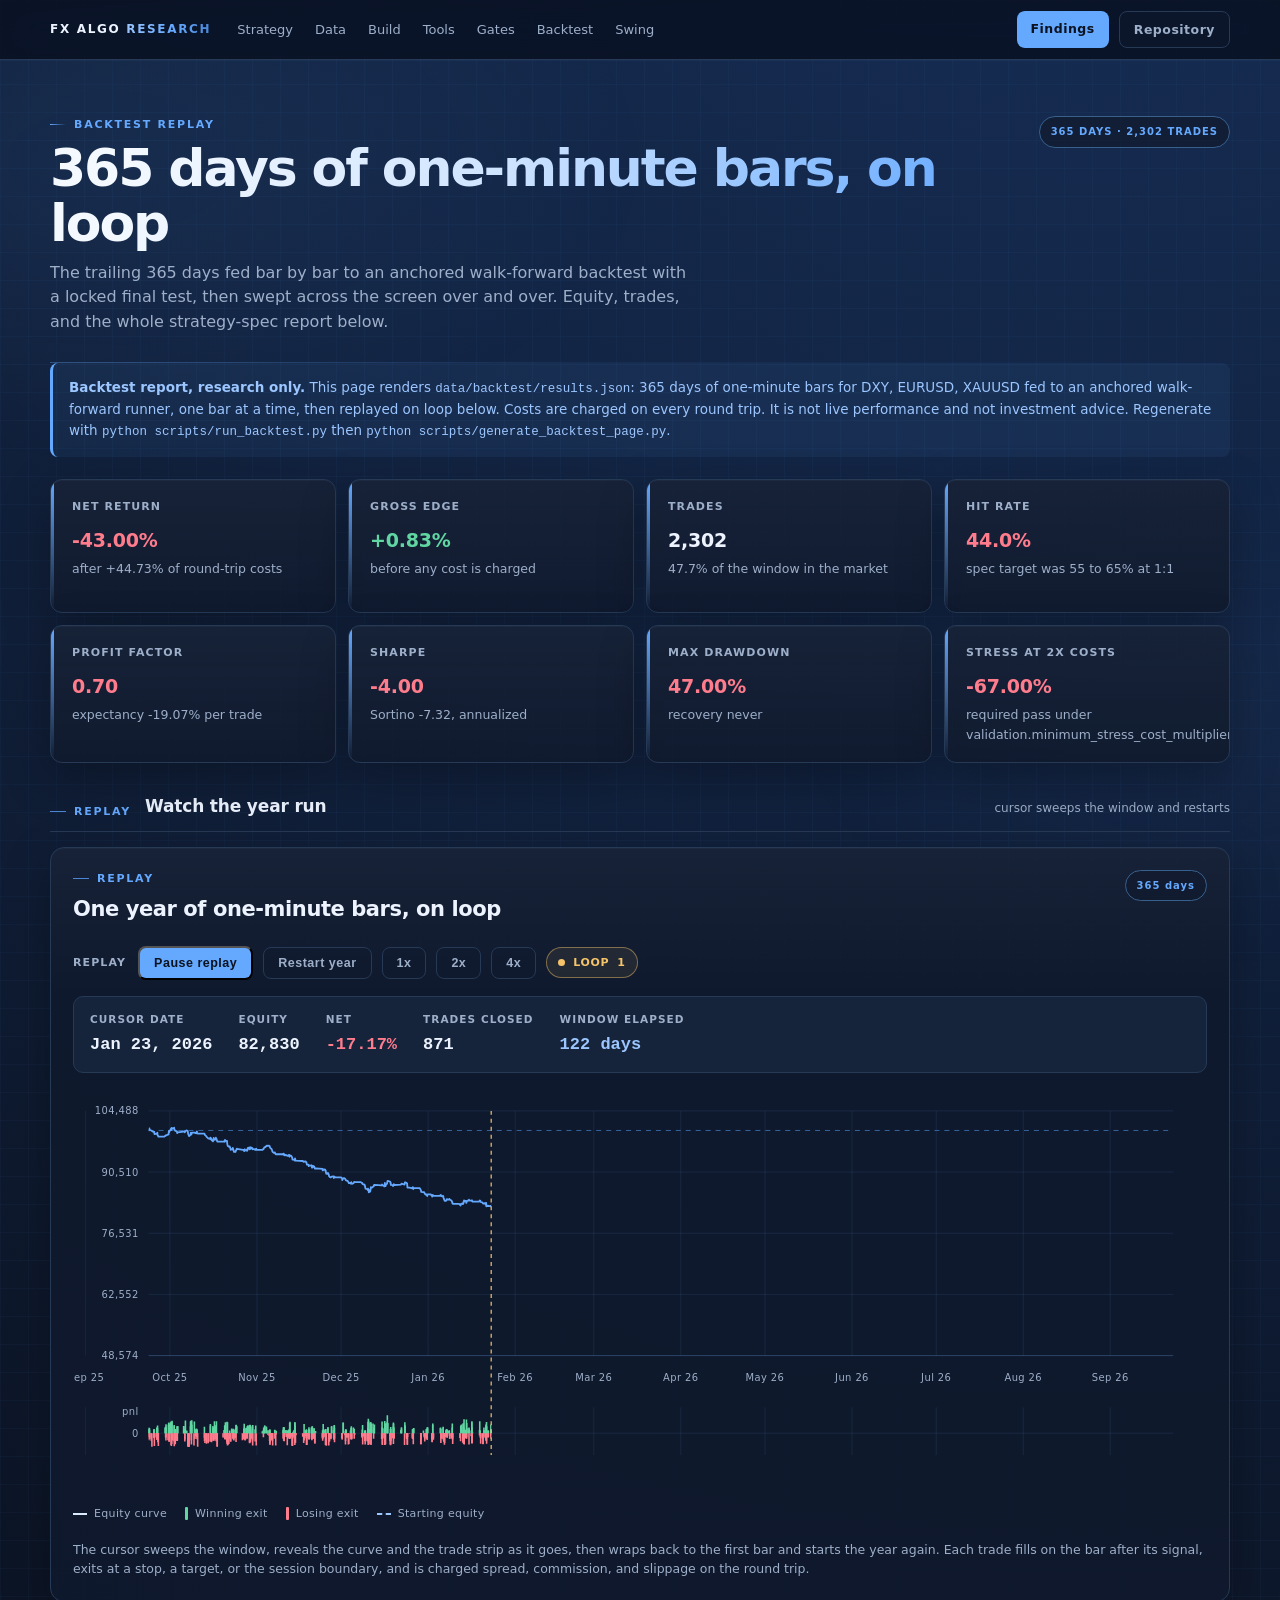
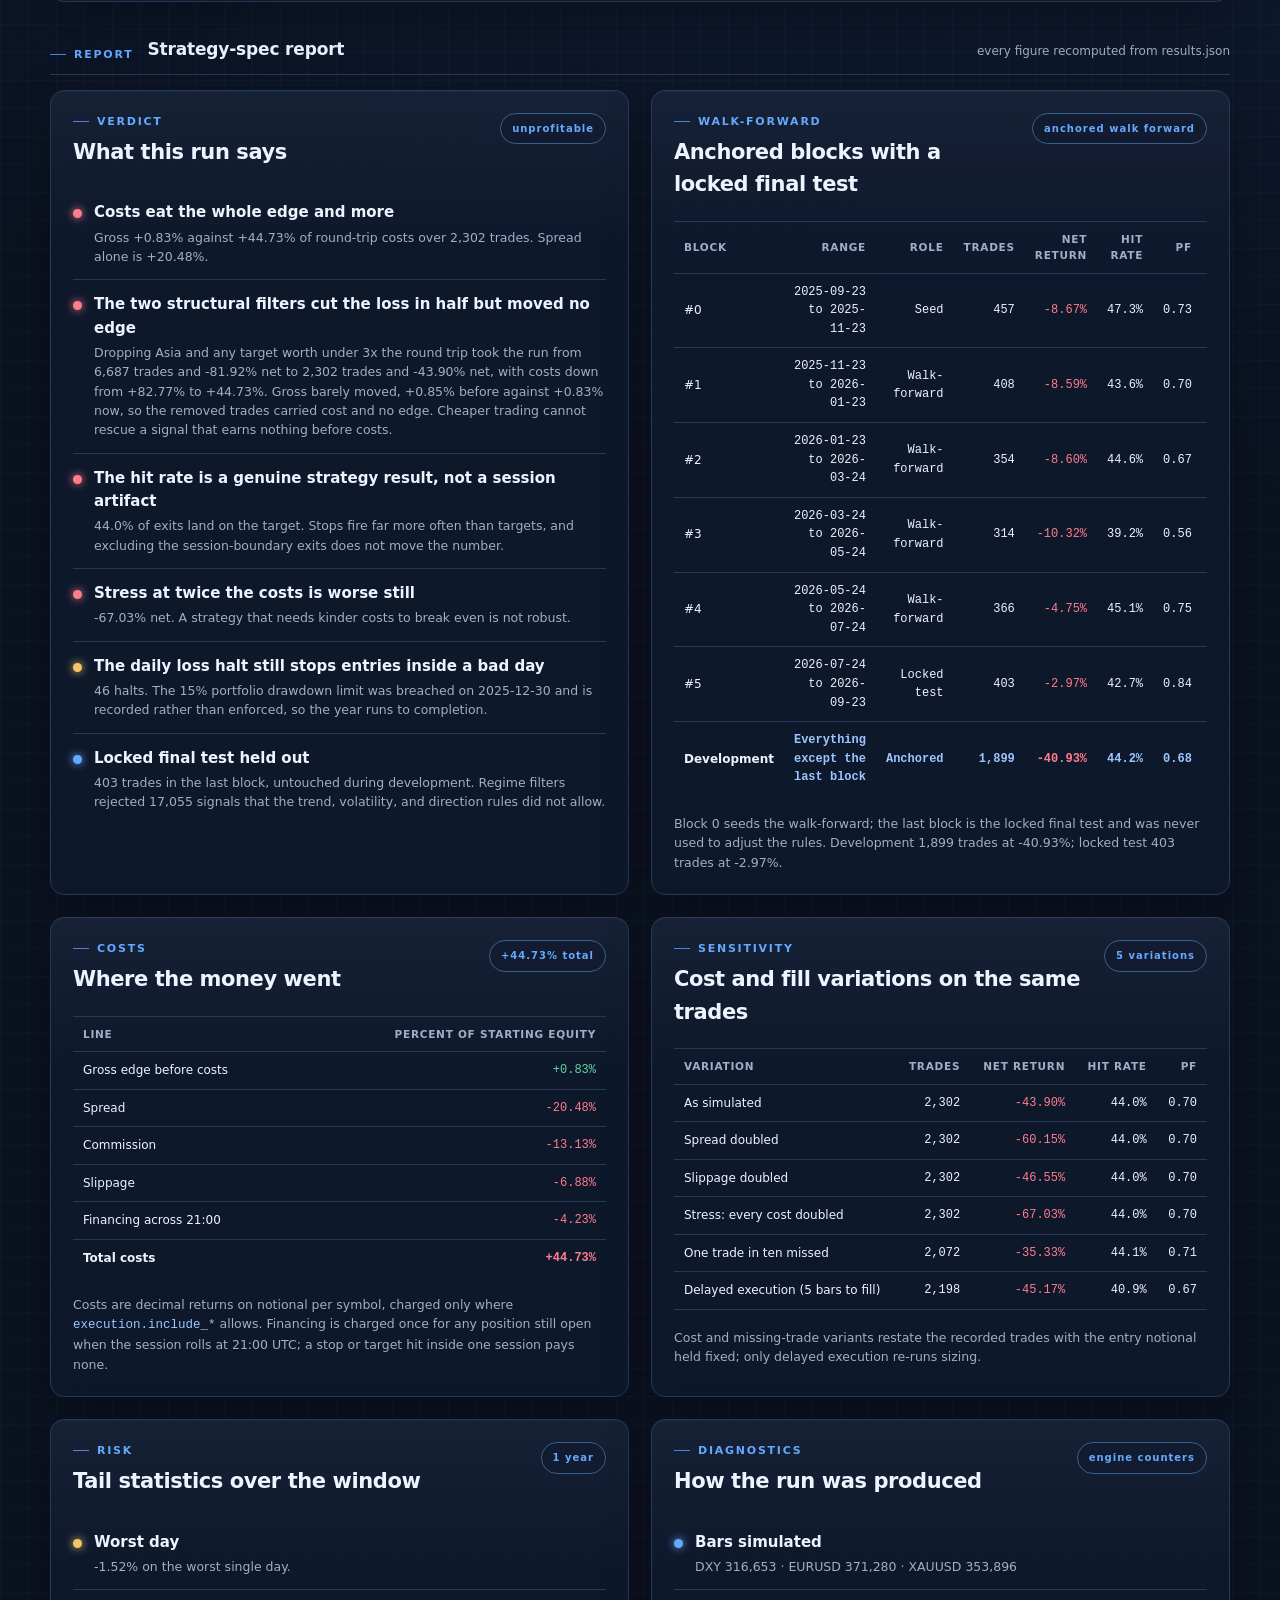
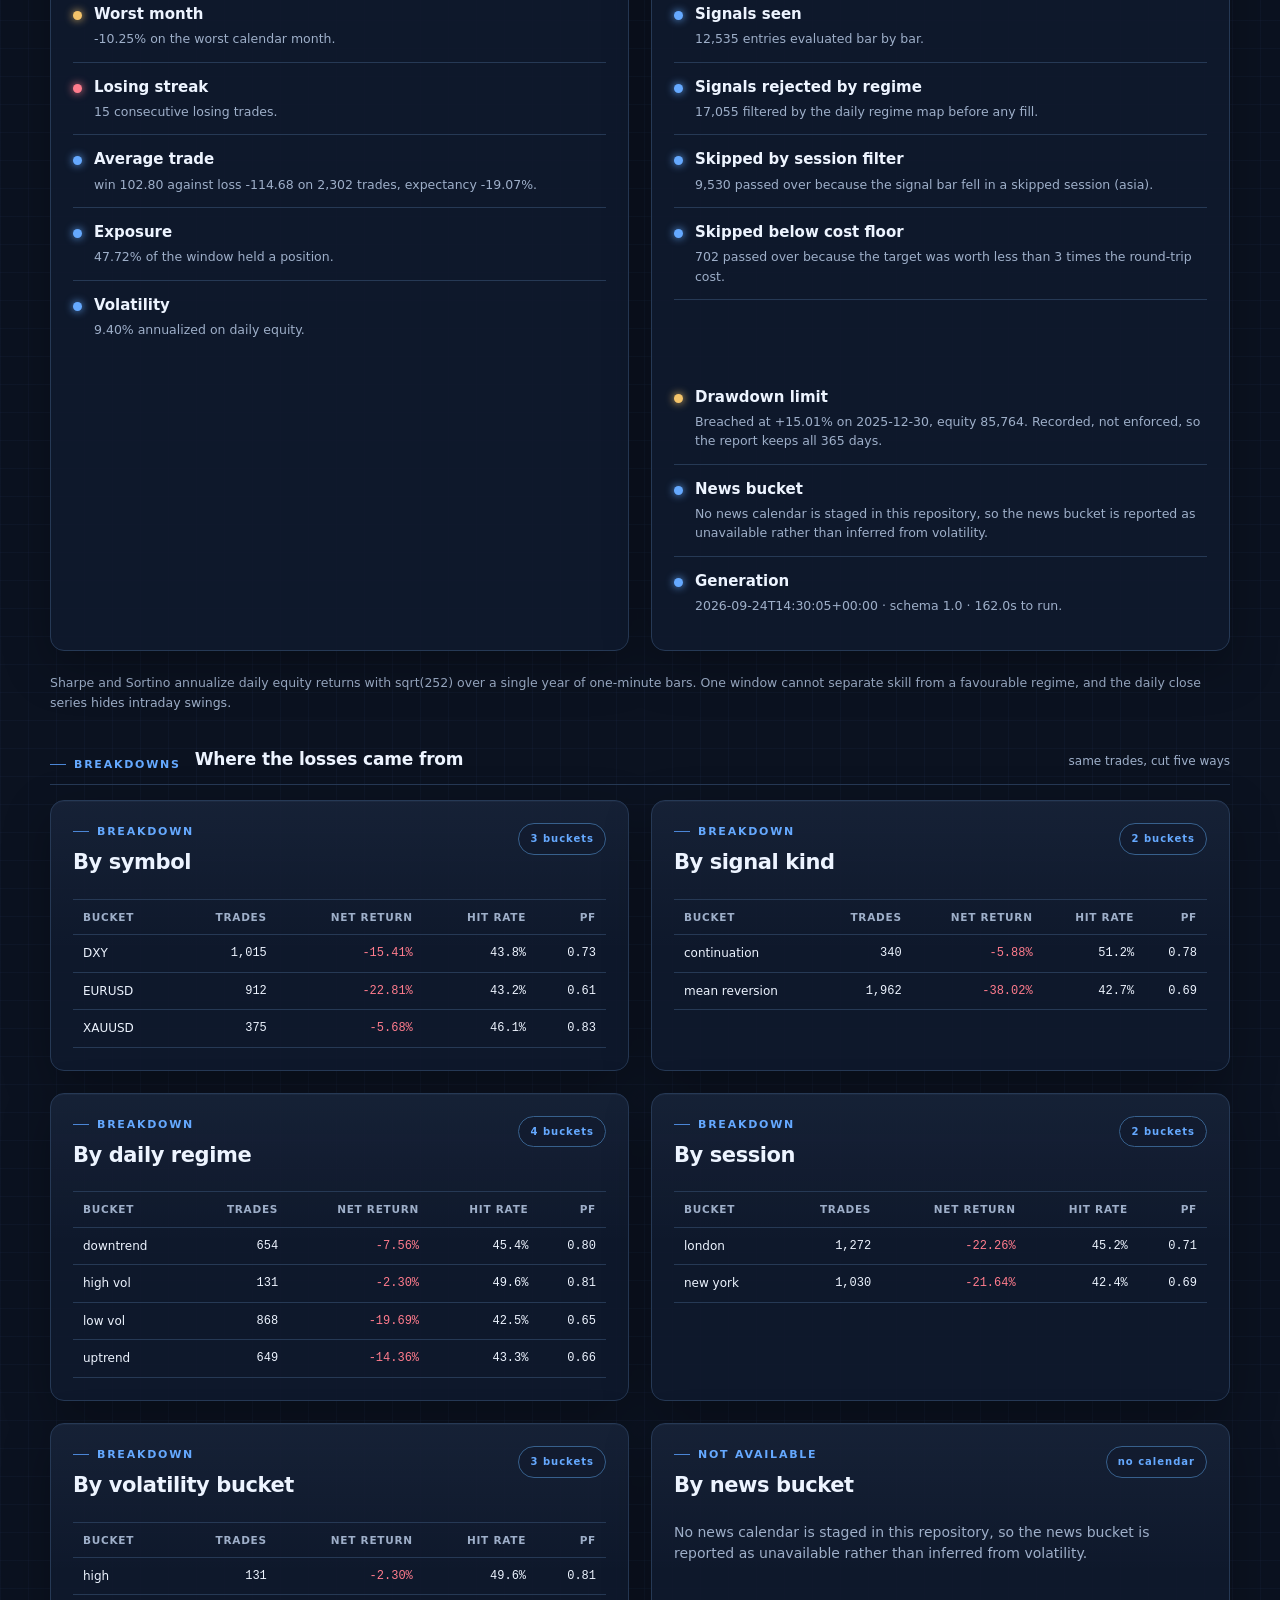
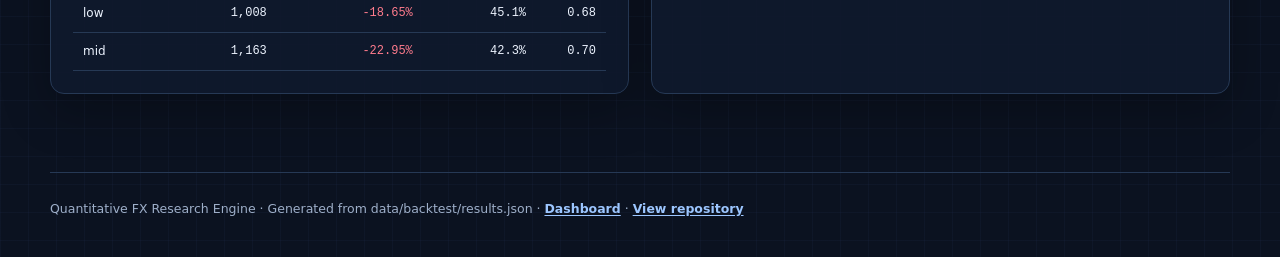
==== commit 336edbf2: "Redesign dashboard with animation layer; add swing backtest page - Shared app.js/styles.css: progres" ====
--- a/dashboard/backtest.html
+++ b/dashboard/backtest.html
@@ -67,6 +67,7 @@
         <a href="index.html#tools">Tools</a>
         <a href="index.html#gates">Gates</a>
         <a href="backtest.html">Backtest</a>
+        <a href="swing.html">Swing</a>
       </div>
       <div class="nav-actions">
         <a class="btn btn-primary" href="findings.html">Findings</a>
@@ -358,5 +359,6 @@
   requestAnimationFrame(frame);
 })();
 </script>
+  <script src="app.js" defer></script>
 </body>
 </html>
--- a/dashboard/styles.css
+++ b/dashboard/styles.css
@@ -2,7 +2,19 @@
    Structure is monochrome blue. Amber, green, and red appear only as
    functional status accents: amber for open or unmeasured, green for
    verified positives, red for negative results. findings.css loads after
-   this file and strips the accents on the findings page. */
+   this file and strips the accents on the findings page.
+
+   Class contract shared with the generated pages (backtest, findings,
+   prototype): nav, btn, topbar, status-pill, meta-strip, notice, kpi-grid,
+   kpi, band, band-head, grid, two-col, panel, panel-heading, panel-tag,
+   chip, gate-list, gate-dot, state-dot, formula-strip, pipeline, step,
+   decision-list, link-list, link-card, mini-meter, meter, timeframe-table,
+   form-grid, result, drawdown-chart, bar-row, bar-track, check-grid,
+   footer. Renaming any of these breaks scripts/generate_*.py output.
+
+   Motion: reveal, counters, chart draw-in, and meters are progressive
+   enhancement applied by app.js; without JS every page renders fully, and
+   prefers-reduced-motion disables all of it. */
 
 :root {
   /* Blue ladder, same values as findings.css so both pages match. */
@@ -28,13 +40,21 @@
   --amber: #f5c46a;
   --red: #ff7c8d;
 
-  --shadow: 0 16px 48px rgba(0, 0, 0, .2);
+  --shadow: 0 16px 48px rgba(0, 0, 0, .28);
   --radius: 14px;
   --radius-sm: 10px;
   --mono: ui-monospace, SFMono-Regular, Menlo, Consolas, monospace;
+
+  /* Motion tokens. */
+  --ease: cubic-bezier(.22, .61, .21, 1);
+  --fast: .18s var(--ease);
+  --slow: .7s var(--ease);
+  --glow: 0 0 0 1px rgba(101, 169, 255, .22), 0 12px 40px rgba(23, 48, 90, .45);
 }
 
 * { box-sizing: border-box; }
+
+html { scroll-behavior: slow; scroll-behavior: smooth; }
 
 body {
   margin: 0;
@@ -43,15 +63,42 @@
   background-image:
     linear-gradient(rgba(101, 169, 255, .035) 1px, transparent 1px),
     linear-gradient(90deg, rgba(101, 169, 255, .035) 1px, transparent 1px),
-    radial-gradient(circle at 85% -8%, #17305a 0, transparent 45%);
-  background-size: 28px 28px, 28px 28px, 100% 100%;
+    radial-gradient(1100px 520px at 88% -10%, rgba(23, 48, 90, .85) 0, transparent 60%),
+    radial-gradient(760px 420px at -12% 22%, rgba(22, 48, 79, .55) 0, transparent 55%);
+  background-size: 28px 28px, 28px 28px, 100% 100%, 100% 100%;
   font: 15px/1.55 Inter, ui-sans-serif, system-ui, -apple-system, BlinkMacSystemFont, "Segoe UI", sans-serif;
   -webkit-font-smoothing: antialiased;
 }
 
-a { color: var(--blue); text-underline-offset: 2px; }
+/* Slow-breathing aurora behind everything; purely decorative. */
+body::before {
+  content: "";
+  position: fixed;
+  inset: -30%;
+  z-index: -1;
+  pointer-events: none;
+  background:
+    radial-gradient(38% 30% at 24% 30%, rgba(101, 169, 255, .075), transparent 70%),
+    radial-gradient(30% 26% at 78% 68%, rgba(75, 134, 214, .06), transparent 70%);
+  animation: drift 26s ease-in-out infinite alternate;
+}
+
+@keyframes drift {
+  from { transform: translate3d(-2%, -1%, 0) scale(1); }
+  to { transform: translate3d(2%, 2%, 0) scale(1.06); }
+}
+
+::selection { background: rgba(101, 169, 255, .28); color: var(--b-90); }
+
+* { scrollbar-width: thin; scrollbar-color: var(--b-25) transparent; }
+::-webkit-scrollbar { width: 10px; height: 10px; }
+::-webkit-scrollbar-thumb { background: var(--b-25); border-radius: 99px; border: 2px solid var(--bg); }
+::-webkit-scrollbar-thumb:hover { background: var(--b-35); }
+::-webkit-scrollbar-track { background: transparent; }
+
+a { color: var(--blue); text-underline-offset: 2px; transition: color var(--fast); }
 a:hover { color: var(--b-70); }
-:focus-visible { outline: 2px solid var(--b-50); outline-offset: 2px; }
+:focus-visible { outline: 2px solid var(--b-50); outline-offset: 2px; border-radius: 4px; }
 
 /* Shared page width. findings.html depends on these three selectors. */
 .topbar, main, footer { width: min(1180px, calc(100% - 40px)); margin: auto; }
@@ -61,9 +108,11 @@
   position: sticky;
   top: 0;
   z-index: 30;
-  background: rgba(11, 18, 32, .88);
-  backdrop-filter: blur(12px);
+  background: rgba(9, 15, 28, .78);
+  backdrop-filter: blur(16px) saturate(140%);
+  -webkit-backdrop-filter: blur(16px) saturate(140%);
   border-bottom: 1px solid var(--line);
+  box-shadow: 0 1px 0 rgba(101, 169, 255, .06);
 }
 .nav-inner {
   width: min(1180px, calc(100% - 40px));
@@ -81,18 +130,53 @@
   letter-spacing: .14em;
   white-space: nowrap;
 }
-.brand span { color: var(--blue); }
+.brand span {
+  color: var(--blue);
+  background: linear-gradient(100deg, var(--b-70), var(--b-50) 55%, var(--b-35));
+  -webkit-background-clip: text;
+  background-clip: text;
+  -webkit-text-fill-color: transparent;
+}
 .nav-links { display: flex; gap: 2px; flex-wrap: wrap; }
 .nav-links a {
+  position: relative;
   color: var(--muted);
   text-decoration: none;
   font-size: 13px;
   padding: 7px 10px;
   border-radius: 8px;
+  transition: color var(--fast), background var(--fast);
+}
+.nav-links a::after {
+  content: "";
+  position: absolute;
+  left: 10px;
+  right: 10px;
+  bottom: 3px;
+  height: 1.5px;
+  border-radius: 2px;
+  background: linear-gradient(90deg, var(--b-50), var(--b-70));
+  transform: scaleX(0);
+  transform-origin: left;
+  transition: transform .28s var(--ease);
 }
 .nav-links a:hover { color: var(--text); background: rgba(101, 169, 255, .08); }
+.nav-links a:hover::after, .nav-links a.is-active::after { transform: scaleX(1); }
+.nav-links a.is-active { color: var(--b-70); }
 .nav-actions { margin-left: auto; display: flex; gap: 10px; }
+.nav-progress {
+  position: absolute;
+  left: 0;
+  bottom: -1px;
+  height: 2px;
+  width: 0;
+  background: linear-gradient(90deg, var(--b-35), var(--b-50), var(--b-90));
+  box-shadow: 0 0 10px rgba(101, 169, 255, .55);
+  transition: width .12s linear;
+}
 .btn {
+  position: relative;
+  overflow: hidden;
   display: inline-block;
   padding: 8px 14px;
   border-radius: 8px;
@@ -101,11 +185,28 @@
   letter-spacing: .04em;
   text-decoration: none;
   white-space: nowrap;
-}
+  transition: background var(--fast), border-color var(--fast), color var(--fast),
+    transform var(--fast), box-shadow var(--fast);
+}
+.btn:active { transform: translateY(1px); }
 .btn-primary { background: var(--b-50); color: #0b1220; }
-.btn-primary:hover { background: var(--b-70); color: #0b1220; }
-.btn-ghost { border: 1px solid var(--line); color: var(--muted); }
-.btn-ghost:hover { border-color: var(--b-25); color: var(--text); }
+.btn-primary:hover { background: var(--b-70); color: #0b1220; box-shadow: 0 6px 22px rgba(101, 169, 255, .28); }
+/* Sheen sweeps across the primary button on hover. */
+.btn-primary::after {
+  content: "";
+  position: absolute;
+  top: -40%;
+  bottom: -40%;
+  left: -70%;
+  width: 45%;
+  background: linear-gradient(100deg, transparent, rgba(255, 255, 255, .45), transparent);
+  transform: skewX(-18deg) translateX(0);
+  transition: transform .55s var(--ease);
+  pointer-events: none;
+}
+.btn-primary:hover::after { transform: skewX(-18deg) translateX(340%); }
+.btn-ghost { border: 1px solid var(--line); color: var(--muted); background: rgba(17, 27, 46, .5); }
+.btn-ghost:hover { border-color: var(--b-25); color: var(--text); background: rgba(101, 169, 255, .07); }
 
 /* ------------------------------------------------------------ headings */
 h1, h2, h3, p { margin-top: 0; }
@@ -114,14 +215,30 @@
   font-size: clamp(30px, 5vw, 52px);
   letter-spacing: -.04em;
   line-height: 1.05;
+  background: linear-gradient(104deg, #f4f9ff 8%, #cfe4ff 46%, var(--b-50) 96%);
+  -webkit-background-clip: text;
+  background-clip: text;
+  -webkit-text-fill-color: transparent;
+  color: transparent;
 }
 .eyebrow {
+  display: flex;
+  align-items: center;
+  gap: 8px;
   margin: 0 0 8px;
   color: var(--blue);
   letter-spacing: .16em;
   font-size: 11px;
   font-weight: 700;
 }
+.eyebrow::before {
+  content: "";
+  width: 16px;
+  height: 1px;
+  background: linear-gradient(90deg, var(--b-50), transparent);
+  flex: 0 0 auto;
+}
+.band-head .eyebrow::before, .panel-heading .eyebrow::before { background: var(--b-35); }
 .subtitle { max-width: 650px; color: var(--muted); font-size: 16px; margin-bottom: 0; }
 .caption { margin: 18px 0 0; color: var(--muted); font-size: 12.5px; }
 .sub {
@@ -132,10 +249,39 @@
   letter-spacing: .1em;
   text-transform: uppercase;
 }
+.formula { font-family: var(--mono); font-size: 12.5px; color: var(--b-70); }
 
 /* ---------------------------------------------------------------- hero */
-.topbar { padding: 52px 0 26px; display: flex; justify-content: space-between; align-items: flex-start; gap: 24px; }
+.topbar {
+  position: relative;
+  padding: 56px 0 28px;
+  display: flex;
+  justify-content: space-between;
+  align-items: flex-start;
+  gap: 24px;
+}
+.topbar::after {
+  content: "";
+  position: absolute;
+  left: 0;
+  right: 0;
+  bottom: 0;
+  height: 1px;
+  background: linear-gradient(90deg, rgba(101, 169, 255, .35), rgba(101, 169, 255, .06) 45%, transparent);
+}
+.hero-canvas {
+  position: absolute;
+  inset: 0;
+  width: 100%;
+  height: 100%;
+  pointer-events: none;
+  opacity: .8;
+  -webkit-mask-image: linear-gradient(95deg, transparent 2%, #000 38%, #000 78%, transparent 98%);
+  mask-image: linear-gradient(95deg, transparent 2%, #000 38%, #000 78%, transparent 98%);
+}
+.topbar > div { position: relative; z-index: 1; }
 .status-pill, .panel-tag {
+  position: relative;
   border: 1px solid #37608c;
   border-radius: 999px;
   color: var(--blue);
@@ -144,6 +290,12 @@
   font-weight: 700;
   letter-spacing: .1em;
   white-space: nowrap;
+  background: rgba(17, 27, 46, .72);
+  animation: pill-breathe 3.6s ease-in-out infinite;
+}
+@keyframes pill-breathe {
+  0%, 100% { box-shadow: 0 0 0 0 rgba(101, 169, 255, 0); }
+  50% { box-shadow: 0 0 14px 0 rgba(101, 169, 255, .18); }
 }
 
 /* Status strip under the hero. */
@@ -152,11 +304,12 @@
   display: flex;
   flex-wrap: wrap;
   gap: 10px 30px;
-  margin: 0 0 24px;
+  margin: 24px 0 24px;
   padding: 14px 18px;
   background: rgba(17, 27, 46, .88);
   border: 1px solid var(--line);
   border-radius: var(--radius-sm);
+  box-shadow: inset 0 1px 0 rgba(165, 200, 255, .04);
 }
 .meta-strip li { color: var(--muted); font-size: 12.5px; }
 .meta-strip b {
@@ -170,6 +323,7 @@
 
 /* -------------------------------------------------------------- notice */
 .notice {
+  position: relative;
   margin: 0 0 22px;
   padding: 14px 16px;
   color: #e9d9a9;
@@ -182,12 +336,15 @@
 /* ------------------------------------------------------------- kpi row */
 .kpi-grid { display: grid; grid-template-columns: repeat(4, 1fr); gap: 12px; margin-bottom: 30px; }
 .kpi, .panel {
-  background: rgba(17, 27, 46, .88);
+  position: relative;
+  background:
+    linear-gradient(180deg, rgba(165, 200, 255, .05), rgba(17, 27, 46, 0) 150px),
+    rgba(16, 26, 45, .92);
   border: 1px solid var(--line);
-  box-shadow: var(--shadow);
+  box-shadow: inset 0 1px 0 rgba(165, 200, 255, .04), var(--shadow);
+  transition: border-color .3s var(--ease), box-shadow .3s var(--ease), transform .3s var(--ease);
 }
 .kpi {
-  position: relative;
   overflow: hidden;
   padding: 18px 18px 18px 21px;
   border-radius: 12px;
@@ -201,8 +358,12 @@
   left: 0;
   width: 3px;
   background: linear-gradient(var(--b-50), transparent);
+  transition: background .3s var(--ease);
 }
 .kpi.warn::before { background: linear-gradient(var(--amber), transparent); }
+.kpi.bad::before { background: linear-gradient(var(--red), transparent); }
+.kpi strong.bad { color: var(--red); }
+.kpi:hover { transform: translateY(-3px); border-color: rgba(101, 169, 255, .4); box-shadow: var(--glow); }
 .kpi span, .kpi small, .caption, .result small { display: block; color: var(--muted); }
 .kpi span { font-size: 11px; font-weight: 700; letter-spacing: .1em; text-transform: uppercase; }
 .kpi strong { display: block; margin: 11px 0 4px; color: var(--text); font-size: 19px; letter-spacing: -.01em; }
@@ -228,6 +389,7 @@
 .grid:last-child { margin-bottom: 0; }
 .two-col { grid-template-columns: repeat(2, minmax(0, 1fr)); }
 .panel { padding: 22px; border-radius: var(--radius); }
+.panel:hover { border-color: rgba(101, 169, 255, .28); }
 .panel-heading { display: flex; justify-content: space-between; gap: 18px; align-items: flex-start; margin-bottom: 20px; }
 .panel-heading .eyebrow { margin-bottom: 6px; }
 .panel-heading h2, .panel-heading h3 {
@@ -253,6 +415,8 @@
 }
 .chip.mute { border-color: var(--line); border-style: dashed; background: transparent; color: var(--muted); }
 .chip.amber { border-color: rgba(245, 196, 106, .45); background: rgba(245, 196, 106, .08); color: var(--amber); }
+.chip.green { border-color: rgba(97, 214, 162, .45); background: rgba(97, 214, 162, .08); color: var(--green); }
+.chip.red { border-color: rgba(255, 124, 141, .45); background: rgba(255, 124, 141, .08); color: var(--red); }
 
 /* -------------------------------------------------------- gate list */
 .gate-list { list-style: none; padding: 0; margin: 0; }
@@ -261,11 +425,18 @@
 .gate-list b, .gate-list small { display: block; }
 .gate-list b { color: var(--text); }
 .gate-list small { color: var(--muted); margin-top: 3px; }
-.gate-dot { width: 9px; height: 9px; border-radius: 50%; margin-top: 8px; flex: 0 0 auto; }
-.amber { background: var(--amber); }
-.blue { background: var(--blue); }
-.green { background: var(--green); }
-.red { background: var(--red); }
+.gate-dot {
+  width: 9px;
+  height: 9px;
+  border-radius: 50%;
+  margin-top: 8px;
+  flex: 0 0 auto;
+  box-shadow: 0 0 8px currentColor;
+}
+.gate-dot.amber { background: var(--amber); color: var(--amber); }
+.gate-dot.blue { background: var(--blue); color: var(--blue); }
+.gate-dot.green { background: var(--green); color: var(--green); }
+.gate-dot.red { background: var(--red); color: var(--red); }
 
 /* State dots for regime rows. */
 .state-dot {
@@ -281,196 +452,324 @@
 .state-dot.low { background: var(--b-15); box-shadow: inset 0 0 0 1px var(--b-35); }
 .state-dot.down { background: var(--b-25); }
 
-/* ---------------------------------------------------------- formulas */
+/* ------------------------------------------------------- formula strip */
 .formula-strip {
+  overflow-x: auto;
+  margin: 14px 0;
+  padding: 11px 14px;
+  background: rgba(9, 15, 28, .72);
+  border: 1px solid var(--line);
+  border-radius: 8px;
+  font-family: var(--mono);
+  font-size: 12.5px;
+  color: var(--b-70);
+}
+.formula-strip code { display: block; padding: 3px 0; white-space: nowrap; }
+.formula-strip code + code { border-top: 1px dashed rgba(38, 57, 85, .7); }
+
+/* ------------------------------------------------------------ pipeline */
+.pipeline {
+  display: grid;
+  grid-template-columns: repeat(auto-fit, minmax(160px, 1fr));
+  gap: 26px 18px;
+}
+.step { position: relative; padding-top: 30px; }
+/* Connector line runs across the top of every step, into the next column. */
+.step::before {
+  content: "";
+  position: absolute;
+  top: 4px;
+  left: 0;
+  right: -18px;
+  height: 1px;
+  background: linear-gradient(90deg, var(--b-35), var(--b-15));
+}
+.step::after {
+  content: "";
+  position: absolute;
+  top: 1px;
+  left: 0;
+  width: 7px;
+  height: 7px;
+  border-radius: 50%;
+  background: var(--b-50);
+  box-shadow: 0 0 8px rgba(101, 169, 255, .6);
+  transition: transform .3s var(--ease), background .3s var(--ease);
+}
+.step:last-child::before { right: auto; width: 0; }
+.step:hover::after { transform: scale(1.5); background: var(--b-70); }
+.step-top { display: flex; justify-content: space-between; align-items: center; gap: 10px; margin-bottom: 6px; }
+.step-top b { color: var(--blue); font-family: var(--mono); font-size: 11px; font-weight: 700; }
+.step span { display: block; font-weight: 700; font-size: 13.5px; }
+.step small { display: block; color: var(--muted); font-size: 12px; margin-top: 3px; }
+
+/* -------------------------------------------------------- decisions */
+.decision-list { list-style: none; margin: 0; padding: 0; }
+.decision-list li {
   display: flex;
-  flex-wrap: wrap;
-  gap: 8px;
-  margin-top: 16px;
-}
-.formula-strip code {
-  padding: 7px 10px;
+  gap: 14px;
+  align-items: baseline;
+  padding: 11px 0;
+  border-bottom: 1px dashed var(--line);
+  transition: padding-left .25s var(--ease), background .25s var(--ease);
+}
+.decision-list li:last-child { border-bottom: 0; }
+.decision-list li:hover { padding-left: 8px; background: linear-gradient(90deg, rgba(101, 169, 255, .06), transparent 70%); }
+.decision-list b { flex: 0 0 auto; color: var(--text); font-size: 13px; }
+.decision-list small { color: var(--muted); font-size: 12.5px; }
+.blocked-row {
+  margin-top: 14px;
+  padding: 11px 14px;
+  border: 1px dashed rgba(245, 196, 106, .4);
+  border-radius: 8px;
+  background: rgba(245, 196, 106, .05);
+  color: var(--muted);
+  font-size: 12.5px;
+}
+.blocked-row code { color: var(--amber); font-family: var(--mono); }
+
+/* ---------------------------------------------------------- link grid */
+.link-list { display: grid; grid-template-columns: repeat(3, minmax(0, 1fr)); gap: 16px; margin-top: 4px; }
+.link-card {
+  position: relative;
+  overflow: hidden;
+  display: flex;
+  flex-direction: column;
+  gap: 7px;
+  padding: 20px;
+  min-height: 148px;
+  background:
+    linear-gradient(180deg, rgba(165, 200, 255, .05), rgba(17, 27, 46, 0) 140px),
+    rgba(16, 26, 45, .92);
   border: 1px solid var(--line);
-  border-radius: 7px;
-  background: var(--surface-2);
-  color: var(--b-70);
-  font-family: var(--mono);
-  font-size: 12px;
-}
-
-/* ------------------------------------------------------------- pipeline */
-.pipeline { display: grid; grid-template-columns: repeat(2, 1fr); gap: 10px; }
-.step {
-  padding: 13px 14px;
-  background: var(--surface-2);
-  border: 1px solid transparent;
-  border-radius: var(--radius-sm);
-}
-.step:hover { border-color: var(--line); }
-.step-top { display: flex; justify-content: space-between; align-items: center; gap: 10px; margin-bottom: 7px; }
-.step-top b { color: var(--blue); font-family: var(--mono); font-size: 11px; }
-.step span { display: block; font-weight: 700; }
-.step small { display: block; color: var(--muted); font-size: 12px; margin-top: 3px; }
-.step:last-child { grid-column: 1 / -1; }
-
-/* ---------------------------------------------------------- decisions */
-.decision-list { list-style: none; margin: 0; padding: 0; }
-.decision-list li { display: flex; gap: 12px; align-items: flex-start; padding: 12px 0; border-bottom: 1px solid var(--line); }
-.decision-list li:last-child { border-bottom: 0; }
-.decision-list .chip { margin-top: 2px; flex: 0 0 auto; }
-.decision-list b { display: block; }
-.decision-list b a { color: var(--text); text-decoration: none; }
-.decision-list b a:hover { color: var(--blue); }
-.decision-list small { display: block; color: var(--muted); margin-top: 3px; }
-.blocked-row { display: flex; flex-wrap: wrap; gap: 8px; padding: 12px 0 0; border-bottom: 0 !important; }
-
-/* -------------------------------------------------------- link cards */
-.link-list { display: grid; gap: 10px; }
-.link-card {
-  display: flex;
-  align-items: center;
-  justify-content: space-between;
-  gap: 14px;
-  padding: 14px 16px;
-  background: var(--surface-2);
-  border: 1px solid var(--line);
-  border-radius: var(--radius-sm);
+  border-radius: var(--radius);
   text-decoration: none;
-  color: inherit;
-  transition: border-color .15s ease, transform .15s ease;
-}
-.link-card:hover { border-color: var(--b-25); color: inherit; transform: translateX(3px); }
-.link-card b { display: block; color: var(--text); font-size: 14px; }
-.link-card:hover b { color: var(--b-70); }
-.link-card small { display: block; color: var(--muted); margin-top: 2px; font-size: 12.5px; }
-.link-card .arrow { color: var(--blue); font-family: var(--mono); font-size: 15px; flex: 0 0 auto; }
-
-/* ----------------------------------------------------------- meters */
-.mini-meter { margin-top: 18px; }
-.meter-label { display: flex; justify-content: space-between; color: var(--muted); margin-bottom: 7px; }
+  color: var(--muted);
+  transition: transform .3s var(--ease), border-color .3s var(--ease), box-shadow .3s var(--ease);
+}
+.link-card::after {
+  content: "";
+  position: absolute;
+  top: 0;
+  left: 0;
+  right: 0;
+  height: 2px;
+  background: linear-gradient(90deg, transparent, var(--b-50), transparent);
+  transform: translateX(-101%);
+  transition: transform .5s var(--ease);
+}
+.link-card:hover { transform: translateY(-4px); border-color: rgba(101, 169, 255, .45); box-shadow: var(--glow); color: var(--muted); }
+.link-card:hover::after { transform: translateX(101%); }
+.link-card b { color: var(--text); font-size: 15px; }
+.link-card small { font-size: 12.5px; }
+.link-card .arrow { margin-top: auto; align-self: flex-end; color: var(--blue); transition: transform .3s var(--ease); }
+.link-card:hover .arrow { transform: translateX(5px); }
+
+/* ------------------------------------------------------------- meters */
+.mini-meter { margin-top: 8px; }
+.meter-label { display: flex; justify-content: space-between; color: var(--muted); font-size: 12px; margin-bottom: 5px; }
 .meter-label b { color: var(--amber); }
-.meter { height: 7px; background: #273650; border-radius: 99px; overflow: hidden; }
-.meter i { display: block; height: 100%; background: var(--amber); }
-.mini-meter small { display: block; color: var(--muted); margin-top: 8px; }
-
-/* ------------------------------------------------------------ tables */
+.mini-meter > small { display: block; color: var(--muted); font-size: 12.5px; margin-top: 8px; }
+.meter { height: 7px; background: rgba(9, 15, 28, .8); border: 1px solid var(--line); border-radius: 99px; overflow: hidden; }
+.meter i {
+  display: block;
+  height: 100%;
+  background: linear-gradient(90deg, var(--b-35), var(--b-50) 70%, var(--b-70));
+  border-radius: 99px;
+  box-shadow: 0 0 10px rgba(101, 169, 255, .45);
+  transform-origin: left center;
+}
+
+/* ---------------------------------------------------------- timeframes */
+/* Row grid: header row plus data rows of strong/span/em. findings.css
+   restacks columns for .offsets, so each row must stay its own grid. */
 .timeframe-table { border-top: 1px solid var(--line); }
 .timeframe-table > div {
   display: grid;
   grid-template-columns: .7fr 1.3fr 1fr;
   gap: 10px;
-  padding: 13px 0;
+  padding: 13px 6px;
   border-bottom: 1px solid var(--line);
-}
-.tf-head { color: var(--muted); font-size: 11px; text-transform: uppercase; letter-spacing: .08em; }
-.timeframe-table strong { color: var(--text); }
-.timeframe-table span { color: var(--muted); }
-.timeframe-table em { color: var(--amber); font-style: normal; }
+  transition: background .25s var(--ease), padding-left .25s var(--ease);
+}
+.timeframe-table > div:not(.tf-head):hover {
+  background: linear-gradient(90deg, rgba(101, 169, 255, .06), transparent 75%);
+  padding-left: 13px;
+}
+.tf-head {
+  color: var(--muted);
+  font-size: 11px;
+  font-weight: 700;
+  text-transform: uppercase;
+  letter-spacing: .08em;
+  padding-top: 9px;
+  padding-bottom: 9px;
+}
+.timeframe-table strong { color: var(--text); font-size: 13.5px; }
+.timeframe-table span { color: var(--muted); font-size: 12.5px; }
+.timeframe-table em {
+  color: var(--amber);
+  font-style: normal;
+  font-family: var(--mono);
+  font-size: 12.5px;
+  font-variant-numeric: tabular-nums;
+}
 
 /* --------------------------------------------------------- calculators */
-.form-grid { display: grid; grid-template-columns: repeat(2, 1fr); gap: 13px; }
-label { color: var(--muted); font-size: 12px; }
-input {
-  display: block;
+.form-grid { display: grid; grid-template-columns: repeat(auto-fit, minmax(140px, 1fr)); gap: 14px; }
+.form-grid label { display: block; color: var(--muted); font-size: 11px; font-weight: 700; letter-spacing: .08em; text-transform: uppercase; }
+.form-grid input {
+  box-sizing: border-box;
   width: 100%;
   margin-top: 6px;
-  padding: 10px 11px;
-  color: var(--text);
-  background: #0c1627;
+  padding: 9px 11px;
+  background: rgba(9, 15, 28, .8);
   border: 1px solid var(--line);
   border-radius: 8px;
-  font: inherit;
+  color: var(--text);
+  font: 14px var(--mono);
   font-variant-numeric: tabular-nums;
-}
-input:focus { outline: 2px solid var(--blue); outline-offset: 1px; }
+  transition: border-color var(--fast), box-shadow var(--fast);
+}
+.form-grid input:focus { border-color: var(--b-35); box-shadow: 0 0 0 3px rgba(101, 169, 255, .16); outline: none; }
 .result {
   margin-top: 18px;
-  padding: 17px;
-  background: var(--surface-2);
+  padding: 15px 17px;
+  background: rgba(9, 15, 28, .7);
   border: 1px solid var(--line);
   border-radius: var(--radius-sm);
 }
 .result span {
+  display: block;
   color: var(--muted);
   font-size: 11px;
   font-weight: 700;
   letter-spacing: .1em;
   text-transform: uppercase;
 }
-.result strong {
+.result strong { display: block; margin-bottom: 4px; font-size: 17px; font-family: var(--mono); font-variant-numeric: tabular-nums; }
+.result strong.positive { color: var(--green); }
+.result strong.negative { color: var(--red); }
+.result small { font-size: 12.5px; }
+
+/* -------------------------------------------------------- drawdown viz */
+.drawdown-chart { display: grid; gap: 14px; margin: 20px 0 6px; }
+.bar-row { display: flex; align-items: center; gap: 14px; margin-bottom: 12px; }
+.bar-row:last-child { margin-bottom: 0; }
+.bar-row > span { flex: 0 0 92px; color: var(--muted); font-size: 12.5px; font-family: var(--mono); }
+.bar-track { flex: 1; height: 24px; background: rgba(9, 15, 28, .8); border: 1px solid var(--line); border-radius: 6px; overflow: hidden; }
+.bar-track i {
   display: block;
-  margin: 6px 0 5px;
-  font-family: var(--mono);
-  font-size: 29px;
-  font-variant-numeric: tabular-nums;
-}
-.result strong.negative { color: var(--red); }
-.result strong.positive { color: var(--green); }
-
-/* ----------------------------------------------------------- drawdown */
-.drawdown-chart { display: grid; gap: 18px; margin: 22px 0 6px; }
-.bar-row { display: grid; grid-template-columns: 42px 1fr 124px; align-items: center; gap: 10px; font-size: 12px; }
-.bar-row > span { color: var(--muted); font-family: var(--mono); }
-.bar-row b { font-size: 12px; text-align: right; font-variant-numeric: tabular-nums; }
-.bar-track { height: 13px; background: #263650; border-radius: 4px; overflow: hidden; }
-.bar-track i { display: block; height: 100%; background: var(--amber); }
-.bar-track i.danger { background: var(--red); }
-
-/* ----------------------------------------------------------- checklist */
-.check-grid { display: grid; grid-template-columns: repeat(3, 1fr); gap: 12px; }
+  height: 100%;
+  background: linear-gradient(90deg, var(--amber), #d9a34e);
+  border-right: 1px solid rgba(245, 196, 106, .7);
+  transform-origin: left center;
+  transition: filter .25s var(--ease);
+}
+.bar-track i.danger {
+  background: linear-gradient(90deg, var(--red), #a8404f);
+  border-right-color: rgba(255, 124, 141, .6);
+}
+.bar-track:hover i { filter: brightness(1.35); }
+.bar-row b { flex: 0 0 88px; text-align: right; color: var(--red); font-size: 12.5px; font-family: var(--mono); font-variant-numeric: tabular-nums; }
+
+/* ---------------------------------------------------------- checklist */
+.check-grid { display: grid; grid-template-columns: repeat(auto-fit, minmax(230px, 1fr)); gap: 10px; }
+.check-item,
 .check-grid label {
   display: flex;
-  align-items: center;
-  gap: 9px;
-  padding: 12px;
-  color: var(--text);
-  background: var(--surface-2);
+  gap: 11px;
+  align-items: flex-start;
+  padding: 12px 14px;
+  background: rgba(17, 27, 46, .88);
   border: 1px solid var(--line);
-  border-radius: 8px;
+  border-radius: var(--radius-sm);
+  font-size: 13px;
+  color: var(--muted);
   cursor: pointer;
-}
-.check-grid label:hover { border-color: var(--b-25); }
-.check-grid input { width: 16px; height: 16px; margin: 0; accent-color: var(--green); }
-.footer-note { margin-top: 18px; color: var(--amber); font-size: 12.5px; }
+  user-select: none;
+  transition: border-color .25s var(--ease), background .25s var(--ease);
+}
+.check-item input, .check-grid label input { margin: 3px 0 0; accent-color: var(--b-50); cursor: pointer; }
+.check-item:hover, .check-grid label:hover { border-color: rgba(101, 169, 255, .35); }
+.check-item:has(input:checked),
+.check-grid label:has(input:checked) {
+  border-color: rgba(97, 214, 162, .4);
+  background: rgba(97, 214, 162, .05);
+  color: var(--b-70);
+}
+.check-item:has(input:checked) label { text-decoration: line-through; text-decoration-color: rgba(101, 169, 255, .5); }
+.check-grid label:has(input:checked) { text-decoration: line-through; text-decoration-color: rgba(101, 169, 255, .5); }
+.footer-note {
+  margin-top: 18px;
+  padding: 11px 14px;
+  border-left: 2px solid var(--amber);
+  background: rgba(245, 196, 106, .05);
+  border-radius: 0 8px 8px 0;
+  color: var(--amber);
+  font-size: 12.5px;
+}
 
 /* -------------------------------------------------------------- footer */
 footer {
-  display: flex;
-  flex-wrap: wrap;
-  gap: 6px 18px;
-  padding: 26px 0 45px;
-  margin-top: 10px;
+  margin-top: 34px;
+  padding: 26px 0 44px;
   border-top: 1px solid var(--line);
   color: var(--muted);
   font-size: 12.5px;
 }
-footer a { color: var(--muted); }
-footer a:hover { color: var(--blue); }
+footer p { margin: 0 0 6px; }
+footer a { color: var(--b-70); font-weight: 600; }
+footer a:hover { color: var(--b-90); }
 
 /* ---------------------------------------------------------- responsive */
-@media (max-width: 980px) {
-  .kpi-grid { grid-template-columns: repeat(2, 1fr); }
-}
-@media (max-width: 820px) {
-  .two-col { grid-template-columns: 1fr; }
-  .nav-inner { flex-wrap: wrap; }
+@media (max-width: 1080px) {
+  .kpi-grid { grid-template-columns: repeat(2, minmax(0, 1fr)); }
+  .link-list { grid-template-columns: repeat(2, minmax(0, 1fr)); }
+}
+@media (max-width: 900px) {
+  .nav-inner { flex-wrap: wrap; gap: 8px 14px; }
   .nav-actions { margin-left: 0; }
-  .check-grid { grid-template-columns: repeat(2, 1fr); }
+  .two-col { grid-template-columns: minmax(0, 1fr); }
+  .topbar { flex-direction: column; padding-top: 40px; }
+  .check-grid { grid-template-columns: repeat(2, minmax(0, 1fr)); }
   .band-note { display: none; }
 }
-@media (max-width: 520px) {
-  .topbar { padding-top: 32px; display: block; }
-  .status-pill { display: inline-block; margin-top: 16px; }
-  .kpi-grid, .check-grid, .pipeline { grid-template-columns: 1fr; }
-  .step:last-child { grid-column: auto; }
-  .form-grid { grid-template-columns: 1fr; }
-  .bar-row { grid-template-columns: 38px 1fr; }
-  .bar-row b { grid-column: 2; text-align: left; margin-top: -7px; }
+@media (max-width: 640px) {
+  .kpi-grid { grid-template-columns: minmax(0, 1fr); }
+  .link-list { grid-template-columns: minmax(0, 1fr); }
+  .check-grid { grid-template-columns: minmax(0, 1fr); }
+  .timeframe-table > div { grid-template-columns: 1fr; gap: 3px; }
+  .tf-head { display: none; }
+  .band-head { flex-wrap: wrap; }
+  .band-note { margin-left: 0; width: 100%; }
+  .form-grid { grid-template-columns: minmax(0, 1fr); }
+  .bar-row { flex-wrap: wrap; gap: 6px 14px; }
+  .bar-row > span { flex: 0 0 68px; }
+  .bar-track { flex: 1 1 55%; }
+  .bar-row b { flex: 0 0 100%; text-align: right; margin-top: -4px; }
   .meta-strip { padding: 13px 14px; gap: 8px 18px; }
   .topbar, main, footer, .nav-inner, .meta-strip { width: min(100% - 24px, 1180px); }
   .nav-links { order: 3; width: 100%; }
 }
 
+/* ---------------------------------------------------- motion utilities */
+/* Added by app.js only; without JS nothing is hidden. */
+.reveal {
+  opacity: 0;
+  transform: translateY(16px);
+  transition: opacity .7s var(--ease), transform .7s var(--ease);
+  transition-delay: var(--d, 0ms);
+}
+.reveal.is-visible { opacity: 1; transform: none; }
+
 @media (prefers-reduced-motion: reduce) {
-  * { transition: none !important; scroll-behavior: auto !important; }
-}
+  html { scroll-behavior: auto; }
+  *, *::before, *::after {
+    animation-duration: .01ms !important;
+    animation-iteration-count: 1 !important;
+    transition-duration: .01ms !important;
+    scroll-behavior: auto !important;
+  }
+  .reveal { opacity: 1; transform: none; }
+}
--- a/dashboard/findings.css
+++ b/dashboard/findings.css
@@ -128,6 +128,8 @@
 .chart .ribbon-up { fill: var(--b-50); }
 .chart .ribbon-low { fill: var(--b-25); }
 .chart .ribbon-down { fill: var(--b-15); }
+/* Overlay rect on downtrend ribbons; the page defines <pattern id="hatch">. */
+.chart .ribbon-hatch { fill: url(#hatch); stroke: none; }
 .chart .hatch-line { stroke: var(--b-70); stroke-width: 1.1; }
 
 /* Depth chart */
